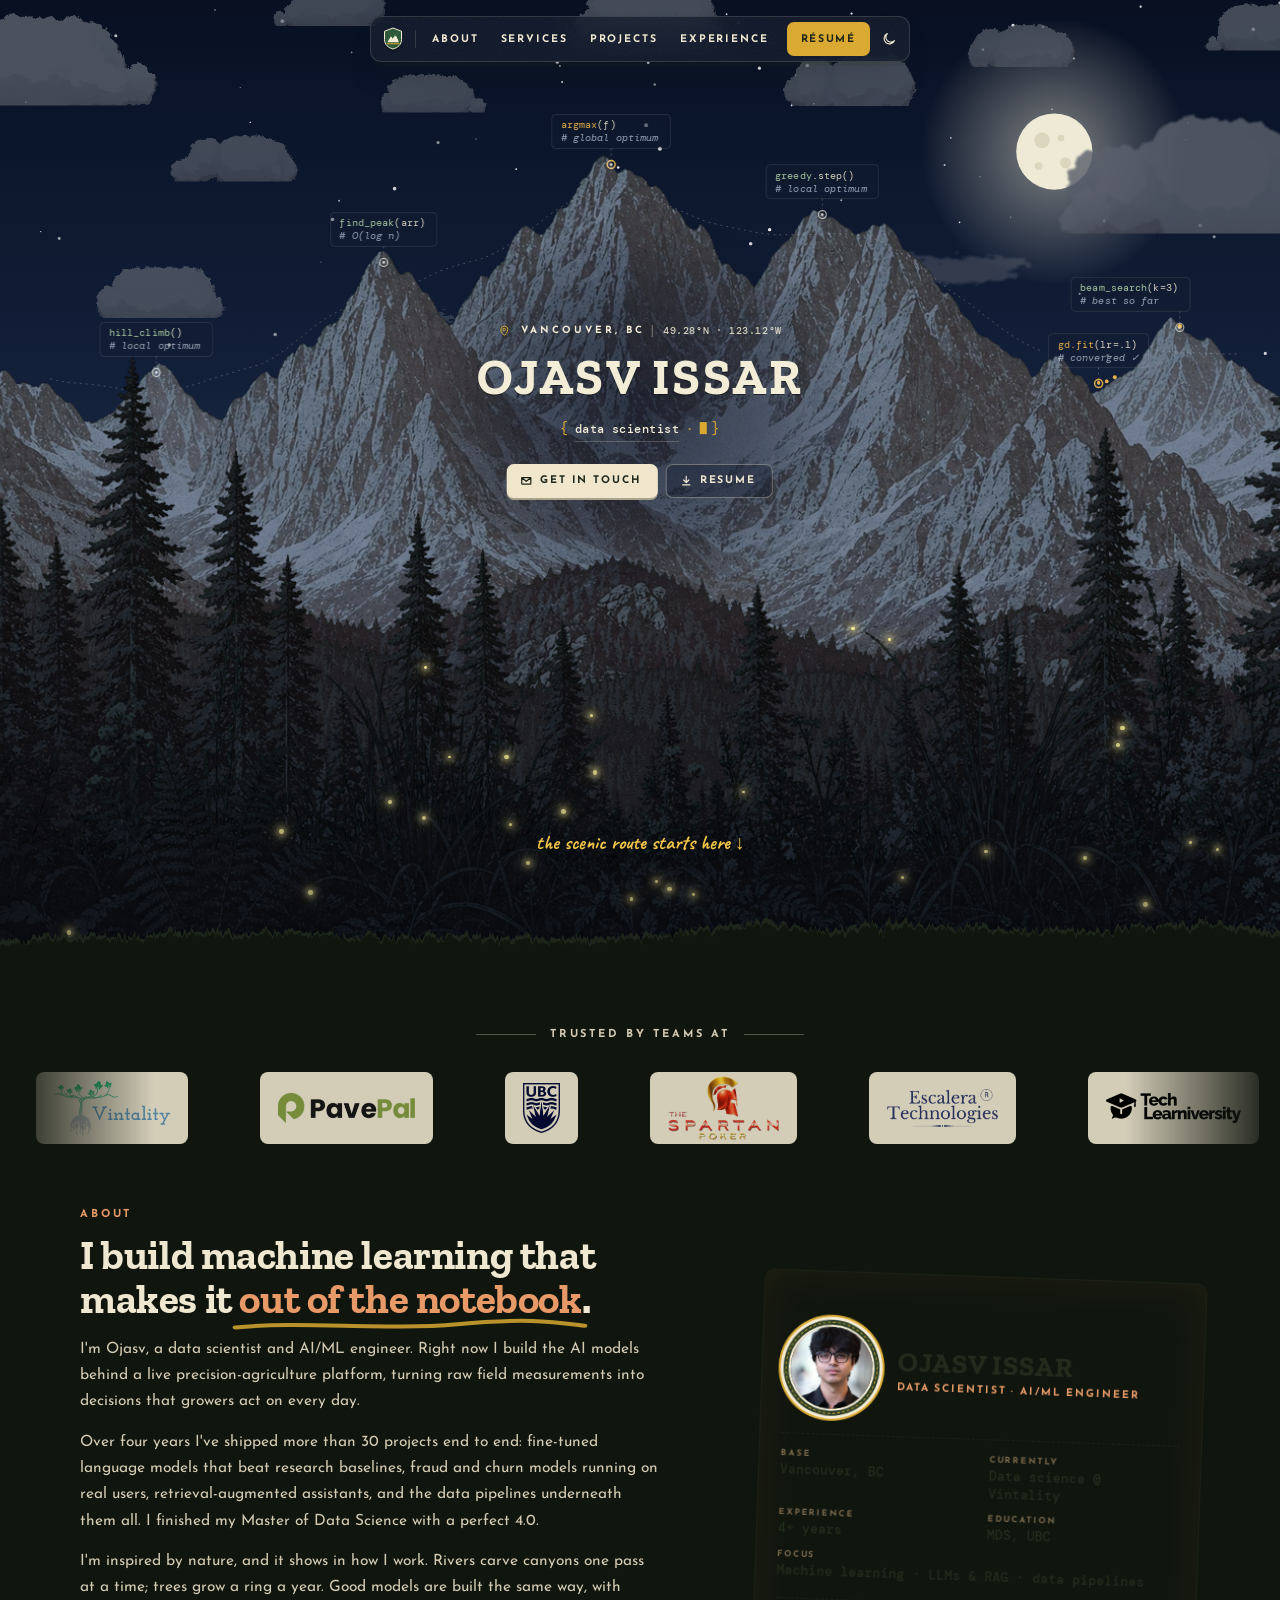
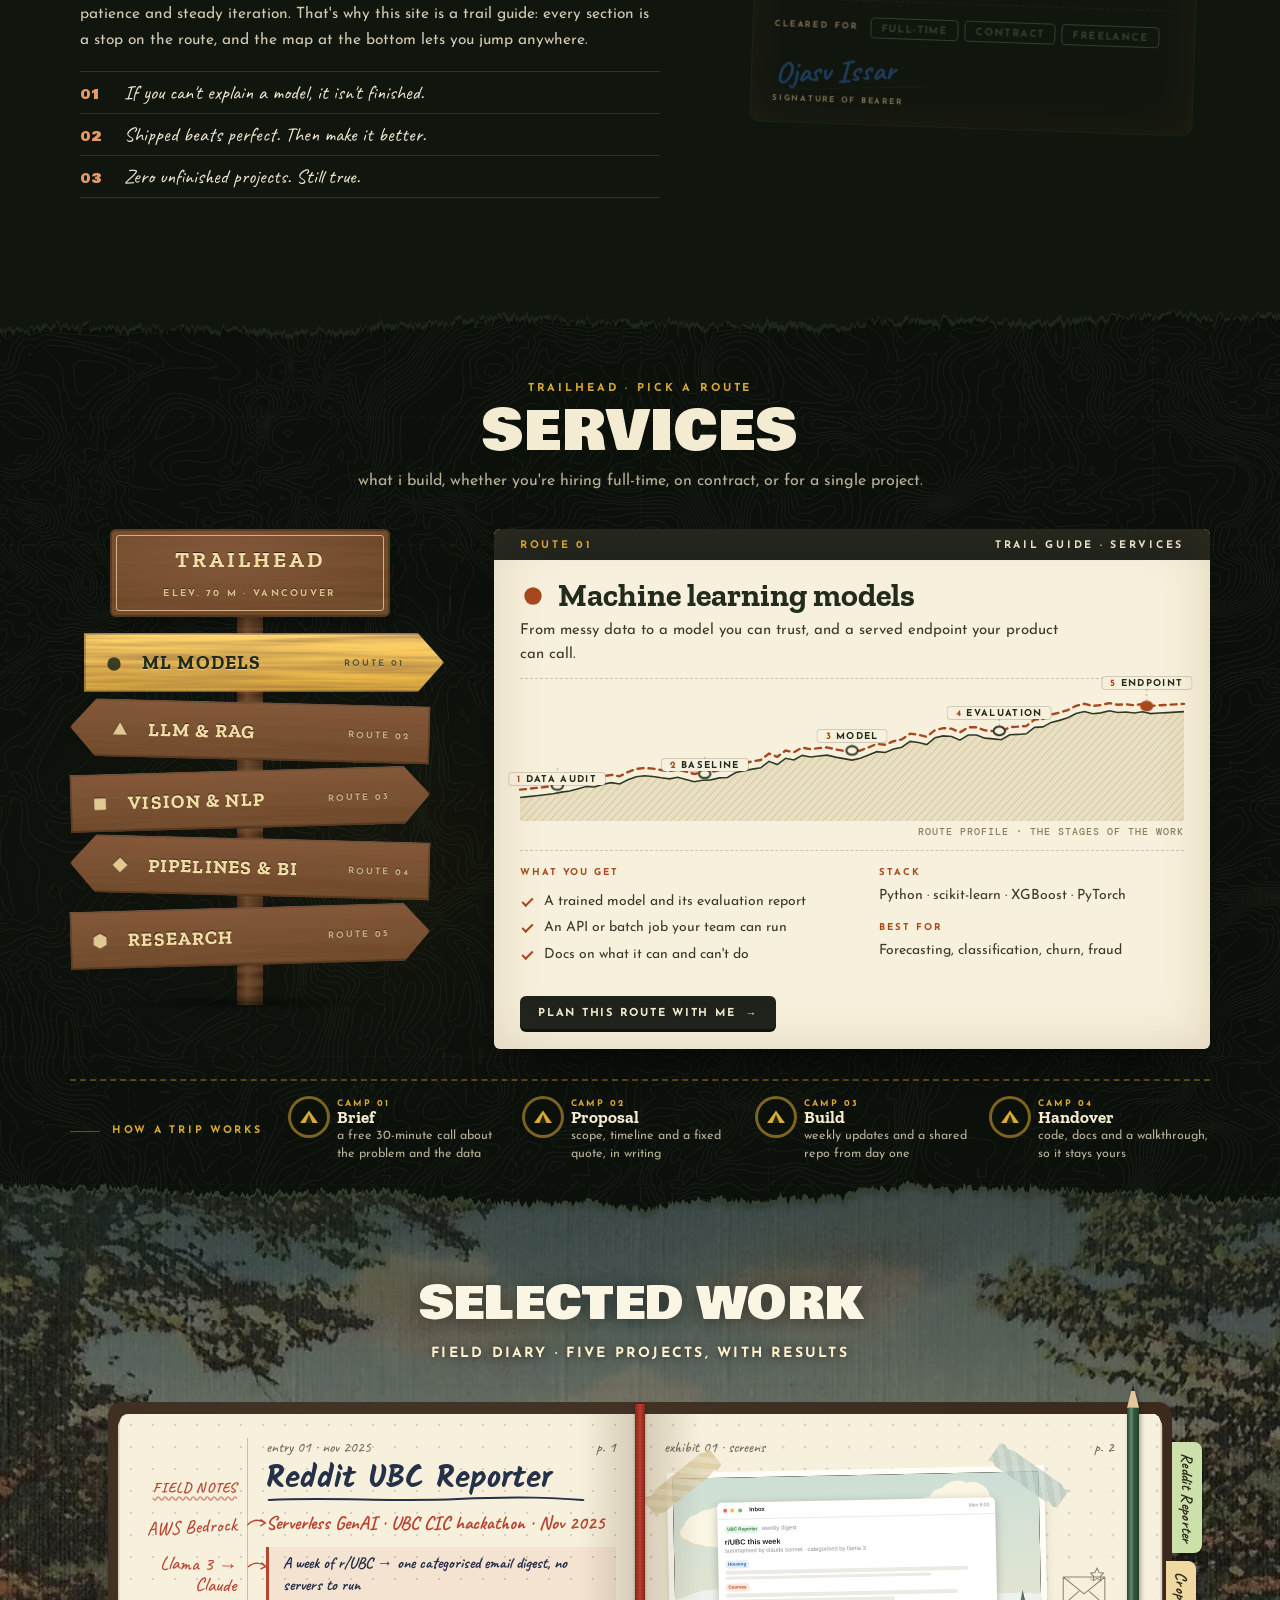
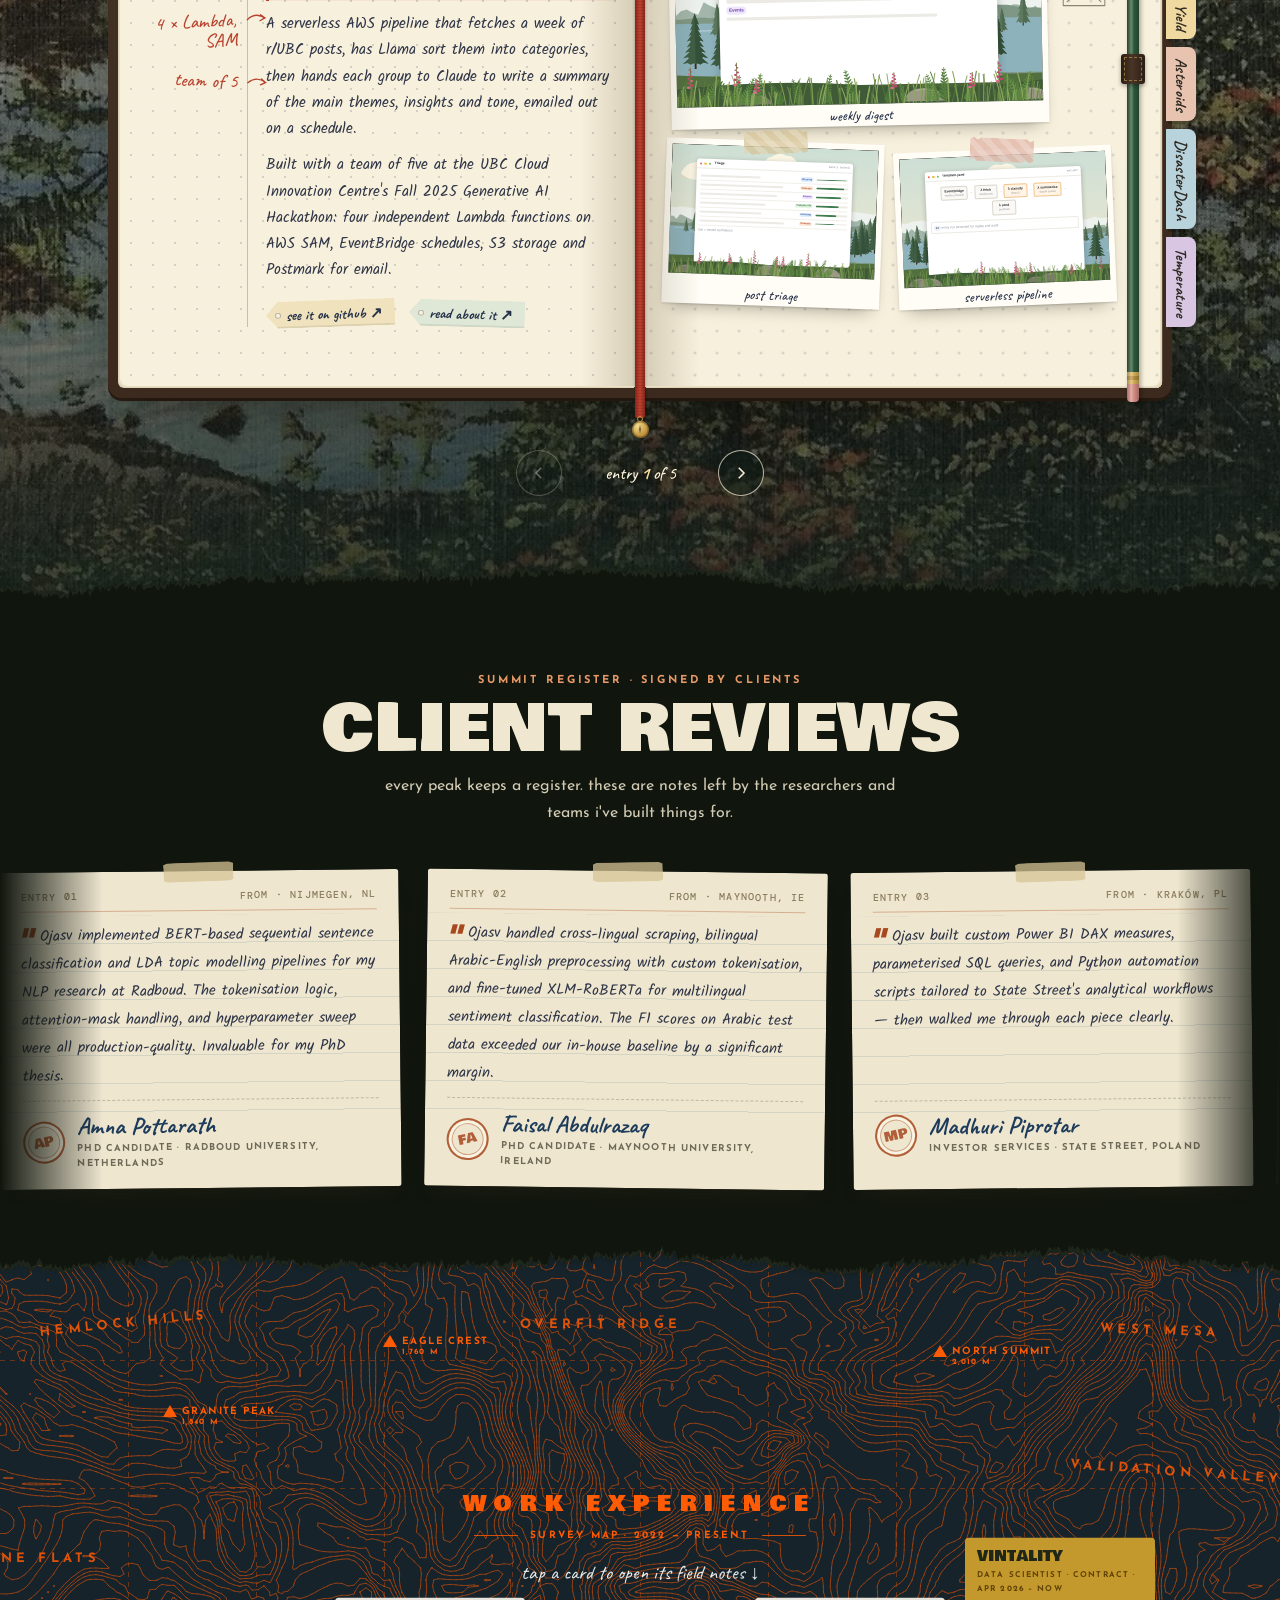
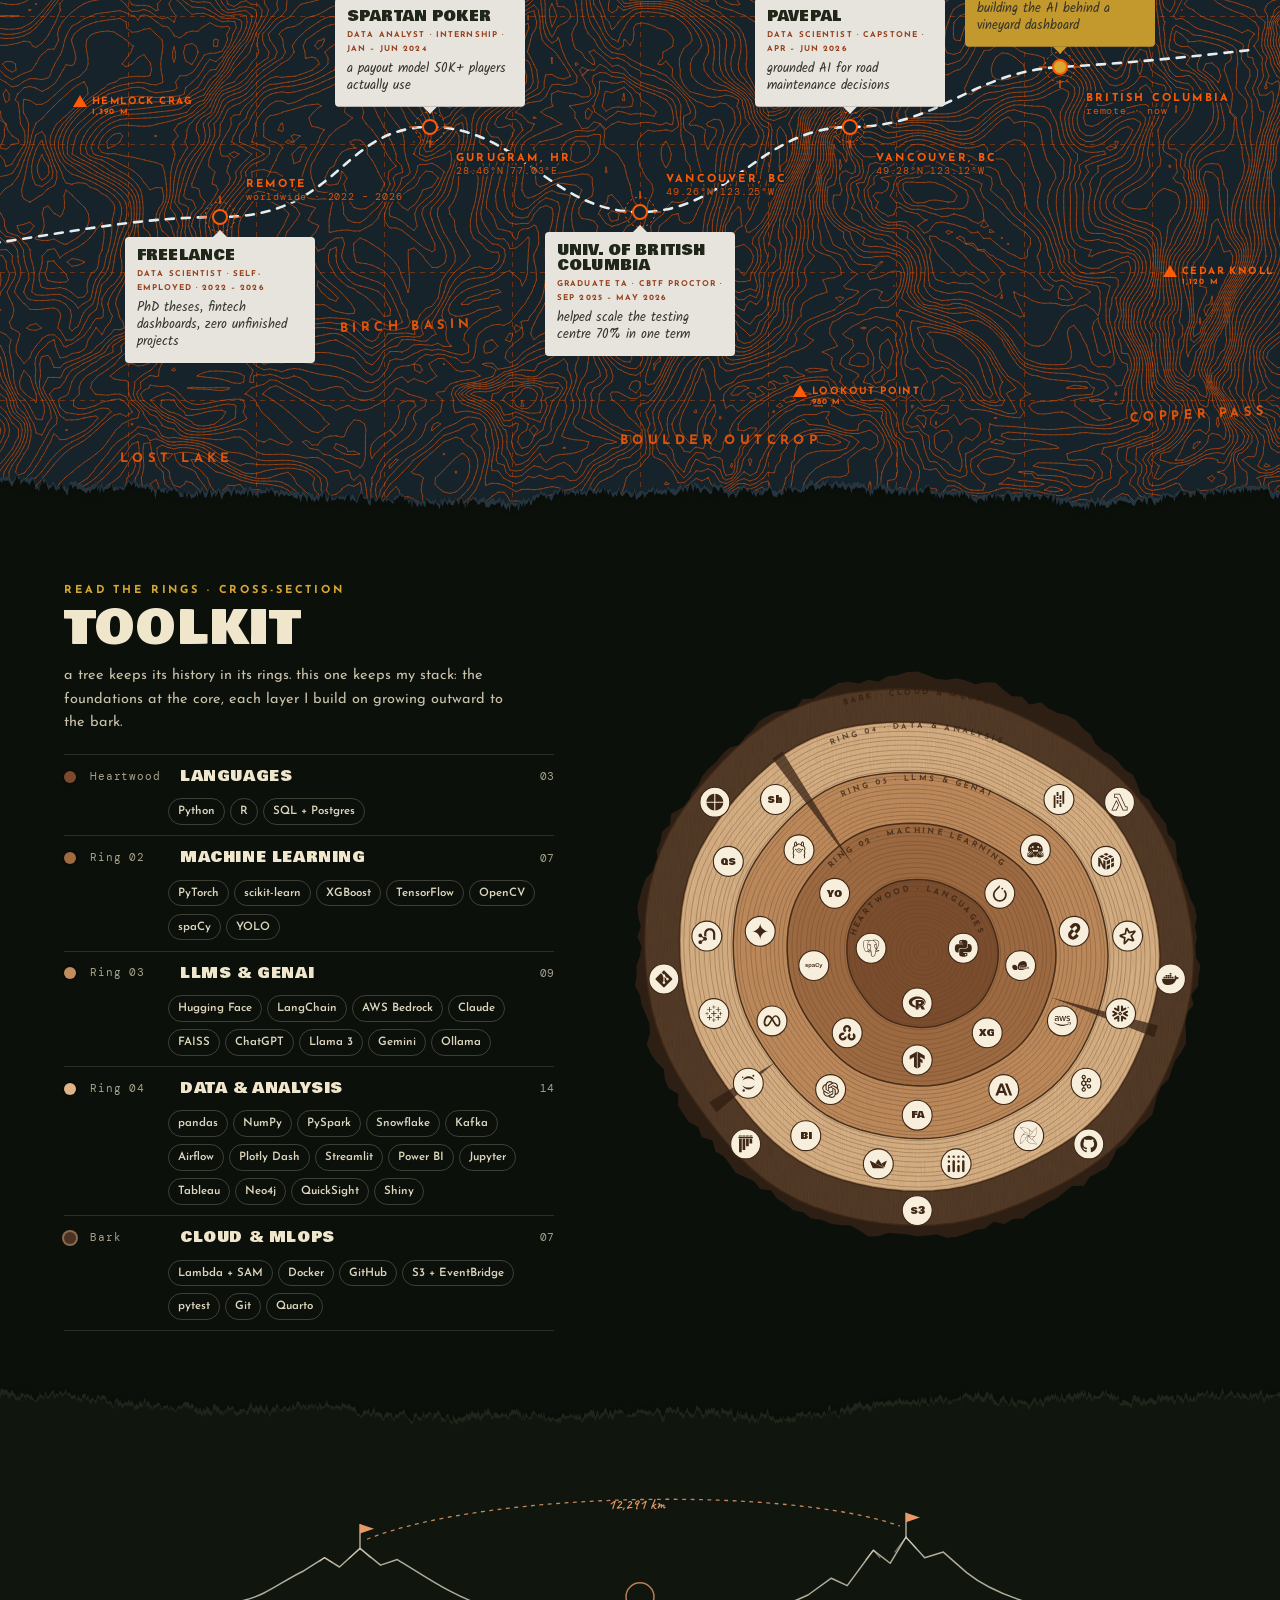
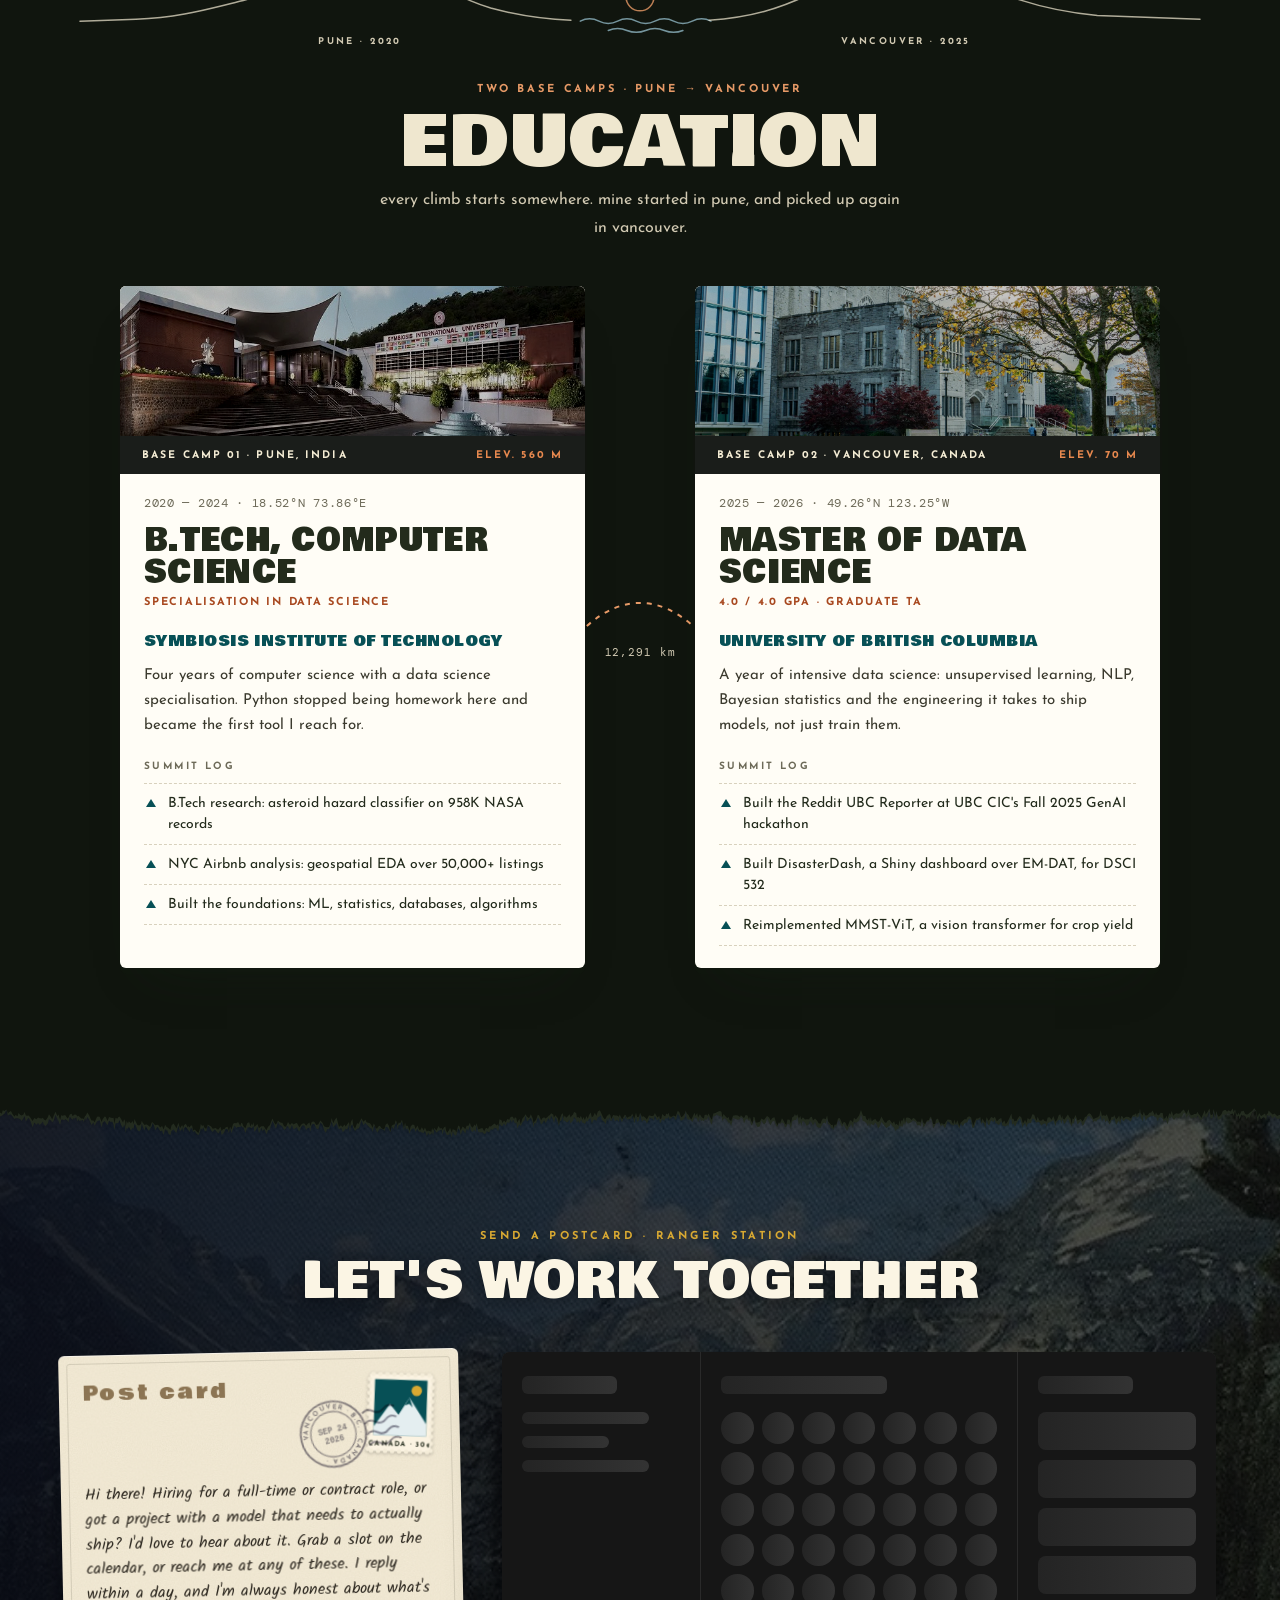
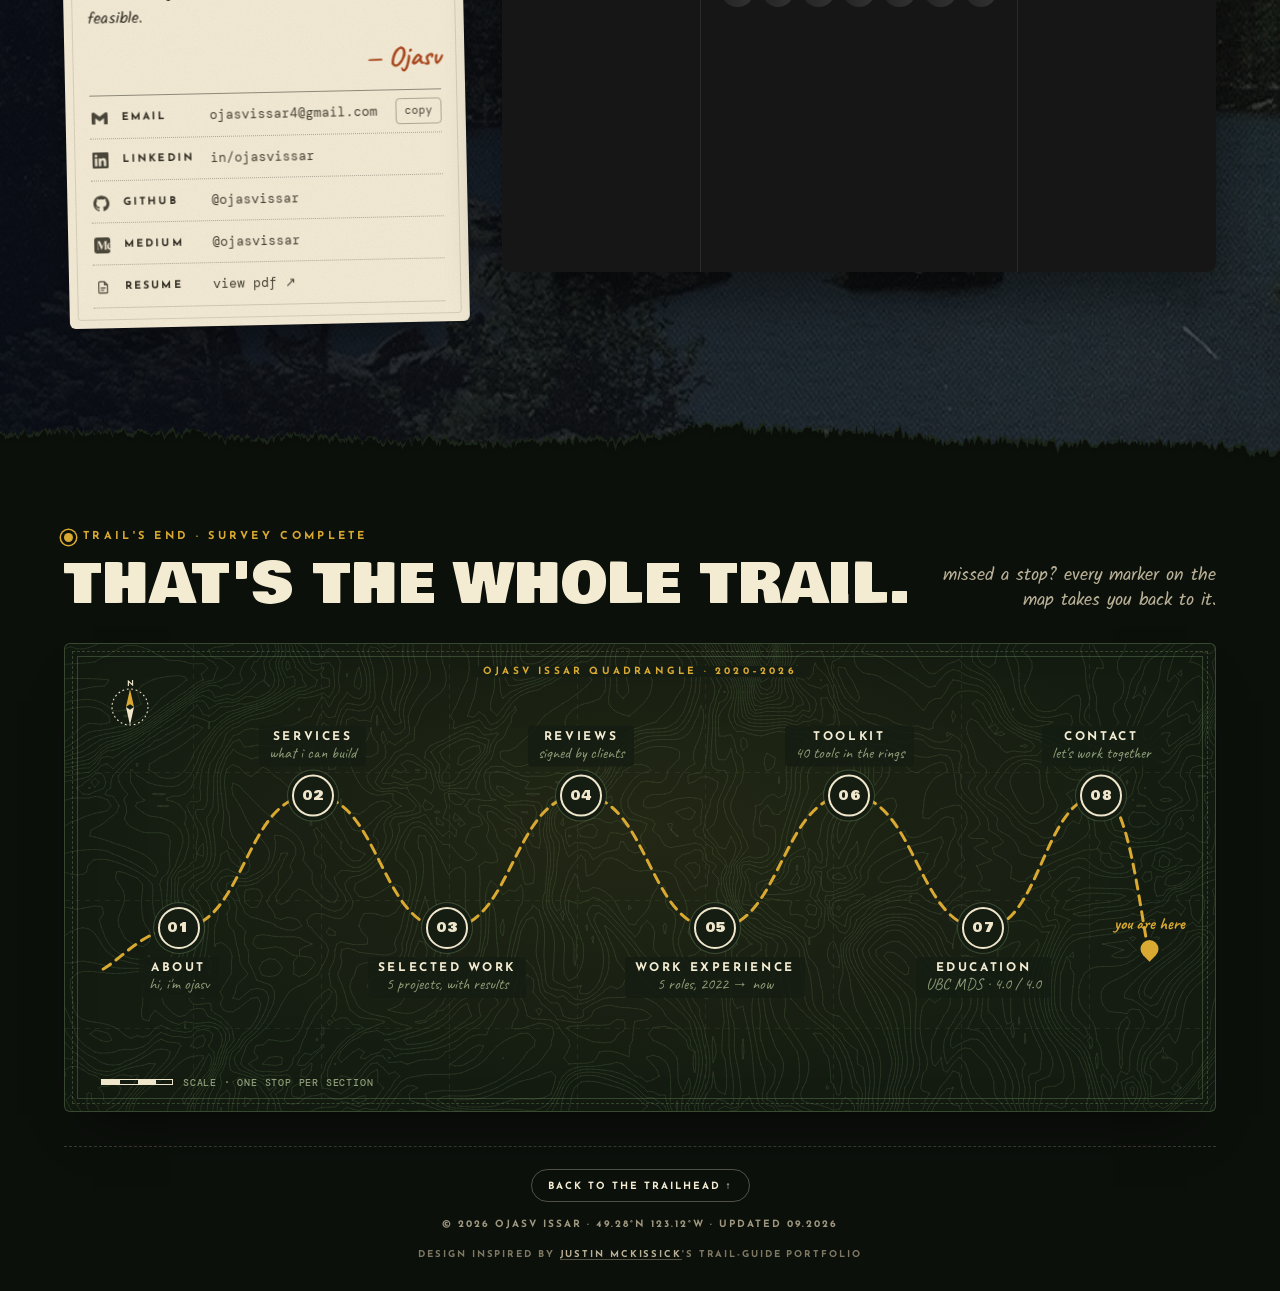
==== index.html @ a271081b "Add résumé page, company logos and faster booking calendar New resume.html shows the updated PDF on " ====
<!DOCTYPE html>
<html lang="en">
<head>
<meta charset="utf-8" />
<meta name="viewport" content="width=device-width, initial-scale=1" />
<title>Ojasv Issar · Data Scientist · Vancouver, BC</title>
<meta name="description" content="Ojasv Issar is a data scientist and ML engineer in Vancouver, BC, open to full-time, contract and freelance work. Machine learning models, LLM and RAG apps, computer vision, NLP and data pipelines. UBC MDS (4.0/4.0), 30+ clients." />
<meta name="author" content="Ojasv Issar" />
<meta property="og:title" content="Ojasv Issar · Data Scientist" />
<meta property="og:description" content="Reliable models, honest data and thoughtful software. Vancouver, British Columbia." />
<meta property="og:type" content="website" />
<meta name="theme-color" content="#1c2619" />
<link rel="icon" href="data:image/svg+xml,%3Csvg xmlns='http://www.w3.org/2000/svg' viewBox='0 0 32 32'%3E%3Ccircle cx='16' cy='16' r='14' fill='%23232d1f'/%3E%3Cpath d='M7 22l6-9 3 4 3-6 6 11z' fill='%23f7f0dc'/%3E%3C/svg%3E" />
<script>
  /* morning or night before first paint: the visitor's own clock decides (7am–7pm is morning);
     a manual flip lasts only for this visit, so the next visit follows the clock again */
  (function () {
    var r = document.documentElement, t, h = new Date().getHours();
    r.classList.add("js");
    try { t = sessionStorage.getItem("og-theme"); localStorage.removeItem("og-theme"); } catch (e) {}
    if (t !== "day" && t !== "night") t = h >= 7 && h < 19 ? "day" : "night";
    r.setAttribute("data-theme", t);
    // the cloud-cover intro plays once per visit, and never for people who asked for less motion
    var seen = false; try { seen = sessionStorage.getItem("og-intro") === "1"; } catch (e) {}
    if (!seen && !matchMedia("(prefers-reduced-motion: reduce)").matches) r.classList.add("intro-on");
  })();
</script>
<link rel="preconnect" href="https://app.cal.com" crossorigin />
<link rel="preconnect" href="https://cal.com" crossorigin />
<link rel="dns-prefetch" href="https://app.cal.com" />
<link rel="preconnect" href="https://fonts.googleapis.com" />
<link rel="preconnect" href="https://fonts.gstatic.com" crossorigin />
<link href="https://fonts.googleapis.com/css2?family=Zilla+Slab:wght@600;700&family=Bowlby+One&family=DM+Mono:wght@400;500&family=Josefin+Sans:wght@400;600;700&family=Kalam:wght@400;700&family=Caveat:wght@500;700&display=swap" rel="stylesheet" />
<link rel="stylesheet" href="style.css" />
</head>
<body>
<div class="intro" data-intro aria-hidden="true">
  <div class="intro-veil"></div>
  <div class="intro-clouds" data-intro-clouds></div>
  <div class="intro-center">
    <div class="intro-row">
      <div class="it it-code"><svg viewBox="0 0 30 30"><rect x="3" y="5" width="24" height="20" rx="2" class="bg"/><path class="ln l1" d="M7 11h9"/><path class="ln l2" d="M9 15h12"/><path class="ln l3" d="M9 19h7"/><path class="cur" d="M18 19h3"/></svg></div>
      <div class="it it-net"><svg viewBox="0 0 30 30"><g class="edges"><path d="M6 9L15 6M6 9L15 15M6 9L15 24M6 21L15 6M6 21L15 15M6 21L15 24M15 6L24 15M15 15L24 15M15 24L24 15"/></g><g class="nodes"><circle cx="6" cy="9" r="2.4"/><circle cx="6" cy="21" r="2.4"/><circle cx="15" cy="6" r="2.4"/><circle cx="15" cy="15" r="2.4"/><circle cx="15" cy="24" r="2.4"/><circle cx="24" cy="15" r="2.8" class="out"/></g></svg></div>
      <div class="it it-loss"><svg viewBox="0 0 30 30"><path class="ax" d="M5 5v20h20"/><path class="curve" d="M7 8 C 10 18, 13 21, 17 22 S 23 23, 25 23"/><circle class="dot" cx="25" cy="23" r="1.8"/></svg></div>
      <div class="it it-peak"><svg viewBox="0 0 30 30"><path class="mt" d="M3 24L11 12L15 17L20 9L27 24Z"/><path class="snow" d="M18.2 11.8L20 9L21.8 11.8L20 12.8Z"/><path class="flag" d="M20 9V4.5L24 6L20 7.5"/></svg></div>
      <div class="it it-cup"><svg viewBox="0 0 30 30"><path class="cup" d="M7 12h13v7a5 5 0 0 1-5 5h-3a5 5 0 0 1-5-5z"/><path class="handle" d="M20 14h2a3 3 0 0 1 0 6h-2"/><path class="steam s1" d="M11 9c-1-1.5 1-2.5 0-4"/><path class="steam s2" d="M15 9c-1-1.5 1-2.5 0-4"/></svg></div>
    </div>
    <p class="intro-cap"><span>ojasv issar</span><i></i><span>clearing the trail</span></p>
  </div>
</div>
<a class="skip" href="#work">skip to content</a>

<!-- ── ranger station menu bar ───────────────────────────── -->
<header class="topbar" data-topbar>

  <div class="pill">
  <a class="brand" href="#top" aria-label="Ojasv Issar, back to the top">
    <svg class="brand-mark" viewBox="0 0 40 46" aria-hidden="true"><path class="bm-shield" d="M20 2 L37 8.5 V25 C37 35 29.5 41.5 20 44 C10.5 41.5 3 35 3 25 V8.5 Z"/><path class="bm-peak" d="M8.5 30.5 L16 18.5 L19.5 23.5 L25 14.5 L32 30.5 Z"/><path class="bm-snow" d="M25 14.5 L22.4 18.8 L25 17.9 L27.1 19.6 Z"/><path class="bm-ground" d="M8 33.5 H32"/></svg>
  </a>
    <span class="pill-sep" aria-hidden="true"></span>
    <nav class="menu" id="menu" aria-label="primary">
      <span class="trail-ind" aria-hidden="true"></span>
      <a href="#about" data-sec="about">About</a>
      <a href="#services" data-sec="services">Services</a>
      <a href="#work" data-sec="work">Projects</a>
      <a href="#experience" data-sec="experience">Experience</a>
    </nav>
    <a class="pill-cta" href="resume.html">Résumé</a>
    <button type="button" class="pill-icon daynight" data-daynight aria-pressed="false" aria-label="switch to night">
      <svg class="i-sun" viewBox="0 0 24 24" aria-hidden="true"><path d="M12 8a4 4 0 1 0 0 8 4 4 0 0 0 0-8z M12 2.5v2 M12 19.5v2 M2.5 12h2 M19.5 12h2 M5.3 5.3l1.4 1.4 M17.3 17.3l1.4 1.4 M5.3 18.7l1.4-1.4 M17.3 6.7l1.4-1.4"/></svg>
      <svg class="i-moon" viewBox="0 0 24 24" aria-hidden="true"><path d="M20 14.5A8 8 0 1 1 9.5 4a6.5 6.5 0 0 0 10.5 10.5z"/></svg>
    </button>
    <button type="button" class="pill-icon menu-toggle" data-menu-toggle aria-expanded="false" aria-controls="menu" aria-label="open menu">
      <svg viewBox="0 0 24 24" aria-hidden="true"><path d="M4 8h16M4 16h16"/></svg>
    </button>
  </div>
</header>

<!-- ── hero ─────────────────────────────────────────────── -->
<header class="hero" id="top">
  <div class="hero-art" data-hero></div>
  <div class="hello" data-hello>
    <p class="hello-loc"><svg viewBox="0 0 24 24" aria-hidden="true"><path d="M12 21s-6.5-5.6-6.5-11a6.5 6.5 0 0 1 13 0c0 5.4-6.5 11-6.5 11z"/><circle cx="12" cy="10" r="2.2"/></svg><span class="place">Vancouver, BC</span><span class="sep" aria-hidden="true"></span><span class="coord">49.28°N · 123.12°W</span></p>
    <h1 class="hello-title">Ojasv Issar</h1>
    <p class="hello-tag" aria-label="data scientist, AI/ML engineer"><b>{</b><span>data scientist</span><em>·</em><span>ai/ml engineer</span><b>}</b></p>
    <div class="hello-actions">
      <a class="hbtn hbtn-primary" href="#book"><svg viewBox="0 0 20 20" aria-hidden="true"><path d="M3 5.5h14v9a1 1 0 0 1-1 1H4a1 1 0 0 1-1-1z M3.5 6l6.5 5 6.5-5"/></svg>Get in touch</a>
      <a class="hbtn hbtn-ghost" href="resume.html"><svg viewBox="0 0 20 20" aria-hidden="true"><path d="M10 3.5v9M6 9l4 4 4-4M4.5 16.5h11"/></svg>Resume</a>
    </div>
  </div>
  <div class="fog" aria-hidden="true"><i></i><i></i><i></i></div>
  <a class="script cue" href="#about">the scenic route starts here ↓</a>
  <div class="tear tear-b" data-tear="bottom" aria-hidden="true"></div>
</header>

<!-- ── trail signpost nav: parked for now, uncomment to bring it back ──
<nav class="signpost" aria-label="trail markers">
  <span class="post" aria-hidden="true"></span>
  <a class="plank" href="#work" data-target="work"><b>Work</b><small data-dist>–</small></a>
  <a class="plank" href="#experience" data-target="experience"><b>Experience</b><small data-dist>–</small></a>
  <a class="plank" href="#about" data-target="about"><b>About</b><small data-dist>–</small></a>
  <a class="plank" href="#contact" data-target="contact"><b>Contact</b><small data-dist>–</small></a>
  <a class="plank gold" href="resume.html"><b>Resume</b><small>PDF</small></a>
</nav>
-->

<main>
  <!-- ── trusted by: a slow carousel of company marks ────────── -->
  <div class="trusted" aria-label="companies and teams i've worked with">
    <p class="caps trusted-label"><i></i>Trusted by teams at<i></i></p>
    <div class="co-marquee"><ul class="co-row" data-marquee><li><a href="https://vintality.com" target="_blank" rel="noopener noreferrer" aria-label="Vintality"><img src="assets/co-vintality.svg" alt="Vintality" class="co-vintality" loading="lazy"/></a></li><li><span aria-label="PavePal"><img src="assets/co-pavepal.webp" alt="PavePal" class="co-pavepal" loading="lazy"/></span></li><li><a href="https://www.ubc.ca" target="_blank" rel="noopener noreferrer" aria-label="University of British Columbia"><img src="assets/co-ubc.webp" alt="University of British Columbia" class="co-ubc" loading="lazy"/></a></li><li><a href="https://spartan-poker.com/" target="_blank" rel="noopener noreferrer" aria-label="Spartan Poker"><img src="assets/co-spartan.webp" alt="Spartan Poker" class="co-spartan" loading="lazy"/></a></li><li><a href="https://escaleratechnologies.com" target="_blank" rel="noopener noreferrer" aria-label="Escalera Technologies"><img src="assets/co-escalera.webp" alt="Escalera Technologies" class="co-escalera" loading="lazy"/></a></li><li><a href="https://techlearniversity.com" target="_blank" rel="noopener noreferrer" aria-label="Tech Learniversity"><img src="assets/co-learniversity.webp" alt="Tech Learniversity" class="co-learn" loading="lazy"/></a></li><li><a href="https://reskilll.com" target="_blank" rel="noopener noreferrer" aria-label="Reskilll"><img src="assets/co-reskilll.webp" alt="Reskilll" class="co-reskilll" loading="lazy"/></a></li></ul></div>
  </div>

  <!-- ── about: a statement, and a field credential ─────────── -->
  <section class="about" id="about" aria-labelledby="about-title">
    <div class="about-grid">
      <div class="about-copy" data-anim="up">
        <p class="caps about-kicker">About</p>
        <h2 class="about-title" id="about-title">I build machine learning that makes it <span class="scribble">out of the notebook<svg viewBox="0 0 300 20" preserveAspectRatio="none" aria-hidden="true"><path pathLength="1" d="M3 13 C 60 5, 130 17, 190 9 S 270 6, 297 11"/></svg></span>.</h2>
        <p>I'm Ojasv, a data scientist and AI/ML engineer. Right now I build the AI models behind a live precision-agriculture platform, turning raw field measurements into decisions that growers act on every day.</p>
        <p>Over four years I've shipped more than 30 projects end to end: fine-tuned language models that beat research baselines, fraud and churn models running on real users, retrieval-augmented assistants, and the data pipelines underneath them all. I finished my Master of Data Science with a perfect 4.0.</p>
        <p>I'm inspired by nature, and it shows in how I work. Rivers carve canyons one pass at a time; trees grow a ring a year. Good models are built the same way, with patience and steady iteration. That's why this site is a trail guide: every section is a stop on the route, and the map at the bottom lets you jump anywhere.</p>
        <ol class="principles" aria-label="how i work">
          <li><b>01</b><span>If you can't explain a model, it isn't finished.</span></li>
          <li><b>02</b><span>Shipped beats perfect. Then make it better.</span></li>
          <li><b>03</b><span>Zero unfinished projects. Still true.</span></li>
        </ol>
      </div>
      <aside class="cred" data-anim="cred" aria-label="field credential">
        <div class="cred-card" data-tilt>
          <header class="cred-band"><span>Park service · field credential</span><span>No. OI-2022</span></header>
          <div class="cred-body">
            <div class="cred-top">
              <figure class="cred-photo"><img src="assets/ojasv.webp" alt="Ojasv Issar" width="400" height="500" loading="lazy" /></figure>
              <div><p class="cred-name">Ojasv Issar</p><p class="cred-role">Data Scientist · AI/ML Engineer</p></div>
            </div>
            <dl class="cred-fields">
              <div><dt>Base</dt><dd>Vancouver, BC</dd></div>
              <div><dt>Currently</dt><dd>Data science @ Vintality</dd></div>
              <div><dt>Experience</dt><dd>4+ years</dd></div>
              <div><dt>Education</dt><dd>MDS, UBC</dd></div>
              <div class="wide"><dt>Focus</dt><dd>Machine learning · LLMs &amp; RAG · data pipelines</dd></div>
            </dl>
            <div class="cred-open"><p>Cleared for</p><ul><li>Full-time</li><li>Contract</li><li>Freelance</li></ul></div>
            <p class="cred-sign"><span>Ojasv Issar</span><small>signature of bearer</small></p>
            <span class="cred-stamp" aria-hidden="true">Available<small>2026</small></span>
          </div>
        </div>
      </aside>
    </div>
  </section>

  <!-- ── services: a trailhead signpost, one board per route ── -->
  <section class="services" id="services" aria-labelledby="svc-title">
    <canvas class="svc-contours" data-svc-contours aria-hidden="true"></canvas>
    <div class="tear tear-t" data-tear="top" aria-hidden="true"></div>
    <header class="svc-head reveal">
      <p class="caps">Trailhead · pick a route</p>
      <h2 class="display" id="svc-title">Services</h2>
      <p class="svc-sub">what i build, whether you're hiring full-time, on contract, or for a single project.</p>
    </header>
    <div class="trailhead" data-trailhead>
      <div class="sp" data-anim="sp" role="tablist" aria-label="services" aria-orientation="vertical">
        <div class="sp-cap" aria-hidden="true"><b>Trailhead</b><span>elev. 70 m · Vancouver</span></div>
        <ol class="sp-boards"><li><button type="button" role="tab" class="sp-board on" id="sp-tab-ml" aria-selected="true" aria-controls="sp-card" data-route="0"><svg class="sp-blaze" viewBox="0 0 24 24" aria-hidden="true"><circle cx="12" cy="12" r="8"/></svg><span>ML models</span><em>route 01</em></button></li><li><button type="button" role="tab" class="sp-board" id="sp-tab-llm" aria-selected="false" aria-controls="sp-card" data-route="1"><svg class="sp-blaze" viewBox="0 0 24 24" aria-hidden="true"><path d="M12 4l8.5 15h-17z"/></svg><span>LLM & RAG</span><em>route 02</em></button></li><li><button type="button" role="tab" class="sp-board" id="sp-tab-cv" aria-selected="false" aria-controls="sp-card" data-route="2"><svg class="sp-blaze" viewBox="0 0 24 24" aria-hidden="true"><rect x="5" y="5" width="14" height="14" rx="1"/></svg><span>Vision & NLP</span><em>route 03</em></button></li><li><button type="button" role="tab" class="sp-board" id="sp-tab-data" aria-selected="false" aria-controls="sp-card" data-route="3"><svg class="sp-blaze" viewBox="0 0 24 24" aria-hidden="true"><path d="M12 3l9 9-9 9-9-9z"/></svg><span>Pipelines & BI</span><em>route 04</em></button></li><li><button type="button" role="tab" class="sp-board" id="sp-tab-res" aria-selected="false" aria-controls="sp-card" data-route="4"><svg class="sp-blaze" viewBox="0 0 24 24" aria-hidden="true"><path d="M12 3l7.8 4.5v9L12 21l-7.8-4.5v-9z"/></svg><span>Research</span><em>route 05</em></button></li></ol>
        <span class="sp-post" aria-hidden="true"></span>
        <span class="sp-ground" aria-hidden="true"></span>
      </div>
      <article class="rc" data-anim="right" id="sp-card" role="tabpanel" aria-live="polite" data-route-card>
        <header class="rc-band"><span data-rc-num>Route 01</span><span>Trail guide · services</span></header>
        <div class="rc-body">
          <div class="rc-title"><svg class="rc-blaze" viewBox="0 0 24 24" aria-hidden="true" data-rc-blaze></svg><h3 data-rc-name></h3></div>
          <p class="rc-tag" data-rc-tag></p>
          <figure class="rc-prof" aria-hidden="true"><svg viewBox="0 0 640 170" preserveAspectRatio="none" data-rc-prof></svg><figcaption>route profile · the stages of the work</figcaption></figure>
          <div class="rc-cols">
            <div><p class="rc-label">What you get</p><ul class="rc-get" data-rc-get></ul></div>
            <dl class="rc-meta"><div><dt>Stack</dt><dd data-rc-stack></dd></div><div><dt>Best for</dt><dd data-rc-best></dd></div></dl>
          </div>
          <a class="rc-cta" href="#book">Plan this route with me <span aria-hidden="true">→</span></a>
        </div>
      </article>
    </div>
    <script type="application/json" data-routes>[{"name": "Machine learning models", "tag": "From messy data to a model you can trust, and a served endpoint your product can call.", "pts": ["data audit", "baseline", "model", "evaluation", "endpoint"], "get": ["A trained model and its evaluation report", "An API or batch job your team can run", "Docs on what it can and can't do"], "stack": "Python \u00b7 scikit-learn \u00b7 XGBoost \u00b7 PyTorch", "best": "Forecasting, classification, churn, fraud", "blaze": "circle"}, {"name": "LLM & RAG apps", "tag": "Assistants and search that answer from your own documents, with retrieval quality you can actually measure.", "pts": ["documents", "retrieval", "generation", "eval set", "app"], "get": ["A working chatbot or search app", "A test set that scores retrieval and answers", "A list of known failure modes"], "stack": "AWS Bedrock \u00b7 LangChain \u00b7 Claude \u00b7 Llama \u00b7 FAISS", "best": "Support bots, internal knowledge search, report drafting", "blaze": "triangle"}, {"name": "Computer vision & NLP", "tag": "Detection, classification and text models fine-tuned to your data, in English, Arabic and beyond.", "pts": ["labelled data", "fine-tune", "benchmark", "error review", "deploy"], "get": ["A fine-tuned model beating your baseline", "Benchmarks on your own test data", "An inference script or endpoint"], "stack": "YOLO \u00b7 CNNs \u00b7 BERT \u00b7 XLM-RoBERTa \u00b7 spaCy", "best": "Image QA, document tagging, multilingual sentiment", "blaze": "square"}, {"name": "Data pipelines & dashboards", "tag": "ETL that keeps running while you sleep, and the dashboards that make the numbers usable.", "pts": ["sources", "ETL", "warehouse", "metrics", "dashboard"], "get": ["Scheduled pipelines with data checks", "A clean warehouse schema", "Dashboards your team will open"], "stack": "Airflow \u00b7 PySpark \u00b7 Kafka \u00b7 Snowflake \u00b7 Power BI", "best": "Teams outgrowing spreadsheets", "blaze": "diamond"}, {"name": "Research analytics", "tag": "Statistical modelling and ML pipelines for research teams, reproducible and documented end to end.", "pts": ["question", "method", "analysis", "checks", "write-up"], "get": ["Reproducible code and environment", "A write-up of methods and results", "A walkthrough of every choice"], "stack": "R \u00b7 Python \u00b7 Bayesian stats \u00b7 Quarto", "best": "PhD and lab research, NLP and survey data", "blaze": "hexagon"}]</script>
    <div class="camps-trail">
      <p class="caps ct-label"><i></i>How a trip works<i></i></p>
      <ol class="ct" data-anim="stagger"><li style="--i:0"><span class="cp-tent" aria-hidden="true"><svg viewBox="0 0 40 30"><path d="M2 28 L20 3 L38 28 Z"/><path class="door" d="M20 11 L27 28 H13 Z"/></svg></span><b>camp 01</b><strong>Brief</strong><span class="cp-text">a free 30-minute call about the problem and the data</span></li><li style="--i:1"><span class="cp-tent" aria-hidden="true"><svg viewBox="0 0 40 30"><path d="M2 28 L20 3 L38 28 Z"/><path class="door" d="M20 11 L27 28 H13 Z"/></svg></span><b>camp 02</b><strong>Proposal</strong><span class="cp-text">scope, timeline and a fixed quote, in writing</span></li><li style="--i:2"><span class="cp-tent" aria-hidden="true"><svg viewBox="0 0 40 30"><path d="M2 28 L20 3 L38 28 Z"/><path class="door" d="M20 11 L27 28 H13 Z"/></svg></span><b>camp 03</b><strong>Build</strong><span class="cp-text">weekly updates and a shared repo from day one</span></li><li style="--i:3"><span class="cp-tent" aria-hidden="true"><svg viewBox="0 0 40 30"><path d="M2 28 L20 3 L38 28 Z"/><path class="door" d="M20 11 L27 28 H13 Z"/></svg></span><b>camp 04</b><strong>Handover</strong><span class="cp-text">code, docs and a walkthrough, so it stays yours</span></li></ol>
    </div>
  </section>

  <!-- ── selected work: a field journal, one spread per project ── -->
  <section class="work" id="work">
    <div class="tear tear-t work-tear-top" data-tear="top" data-cut="services" aria-hidden="true"></div>
    <div class="work-bg" aria-hidden="true">
      <!-- Frame only the scenery inside the original postcard. -->
      <svg viewBox="48 44 1135 690" preserveAspectRatio="xMidYMid slice" focusable="false">
        <image href="assets/work-willoughby.webp" width="1200" height="789" />
      </svg>
    </div>
    <header class="sec-head reveal">
      <h2 class="display">Selected Work</h2>
      <p class="caps">Field diary · five projects, with results</p>
    </header>
    <div class="jn-stage">
      <div class="jn-book" id="project-diary" data-journal tabindex="0" role="region" aria-label="Project field diary. Use the arrow keys or controls to turn pages.">
        <span class="jn-ribbon" aria-hidden="true"><i class="jn-ribbon-tail"><b class="jn-charm"></b></i></span>
        <span class="jn-pencil" aria-hidden="true"></span><span class="jn-loop" aria-hidden="true"></span>
        <article class="jn-page jn-notes" id="reddit-reporter">
          <div class="jn-main">
            <header class="jn-top"><p class="jn-meta">entry 01 · nov 2025</p><p class="jn-meta">p. 1</p></header>
            <h3 class="jn-place">Reddit UBC Reporter</h3>
            <p class="jn-role">Serverless GenAI · UBC CIC hackathon · Nov 2025</p>
            <p class="jn-result">A week of r/UBC → one categorised email digest, no servers to run</p>
            <p class="jn-text">A serverless AWS pipeline that fetches a week of r/UBC posts, has Llama sort them into categories, then hands each group to Claude to write a summary of the main themes, insights and tone, emailed out on a schedule.</p>
            <p class="jn-text">Built with a team of five at the UBC Cloud Innovation Centre's Fall 2025 Generative AI Hackathon: four independent Lambda functions on AWS SAM, EventBridge schedules, S3 storage and Postmark for email.</p>
            <p class="jn-links"><a class="jn-link" href="https://github.com/Vin-dictive/ubc-reddit-reporter" target="_blank" rel="noopener noreferrer">see it on github ↗</a><a class="jn-link jn-link-read" href="https://cic.ubc.ca/2025/12/04/innovation-in-action-a-look-at-student-projects-from-the-fall-2025-hackathon/" target="_blank" rel="noopener noreferrer">read about it ↗</a></p>
          </div>
          <aside class="jn-margin" aria-label="field notes"><p class="jn-mhead">field notes</p><ul><li>AWS Bedrock</li><li>Llama 3 → Claude</li><li>4 × Lambda, SAM</li><li>team of 5</li></ul></aside>
        </article>
        <article class="jn-page jn-shots" data-park="reddit">
          <header class="jn-top"><p class="jn-meta">exhibit 01 · screens</p><p class="jn-meta">p. 2</p></header>
          <div class="jn-shotgrid" data-shots aria-label="Reddit UBC Reporter screens"></div>
          <svg class="jn-doodle" viewBox="0 0 80 84" aria-hidden="true"><path d="M8 20h64v44H8z M8 20l32 26 32-26 M14 58l18-16 M66 58l-18-16"/><path d="M60 6l3 7 7 1-5 5 1 7-6-4-6 4 1-7-5-5 7-1z"/></svg>
        </article>
        <article class="jn-page jn-notes" id="crop-yield">
          <div class="jn-main">
            <header class="jn-top"><p class="jn-meta">entry 02 · 2026</p><p class="jn-meta">p. 3</p></header>
            <h3 class="jn-place">Crop Yield Forecasting</h3>
            <p class="jn-role">Vision transformer · Climate ML · 2026</p>
            <p class="jn-result">An ICCV 2023 paper, rebuilt end to end in PyTorch</p>
            <p class="jn-text">A reimplementation of MMST-ViT, a multi-modal spatial-temporal vision transformer that forecasts crop yield from Sentinel-2 satellite imagery, HRRR daily weather, long-term climate records and USDA crop statistics.</p>
            <p class="jn-text">A Pyramid Vision Transformer backbone is pre-trained with SimCLR contrastive learning, then spatial and temporal transformers aggregate each county across the growing season. Evaluated on RMSE, R² and Pearson correlation.</p>
            <p class="jn-links"><a class="jn-link" href="https://github.com/ojasvissar/yield-forecasting-transformer" target="_blank" rel="noopener noreferrer">see it on github ↗</a></p>
          </div>
          <aside class="jn-margin" aria-label="field notes"><p class="jn-mhead">field notes</p><ul><li>MMST-ViT, ICCV '23</li><li>Sentinel-2 + HRRR</li><li>SimCLR pre-training</li><li>soybean, by county</li></ul></aside>
        </article>
        <article class="jn-page jn-shots" data-park="crop">
          <header class="jn-top"><p class="jn-meta">exhibit 02 · screens</p><p class="jn-meta">p. 4</p></header>
          <div class="jn-shotgrid" data-shots aria-label="Crop Yield Forecasting screens"></div>
          <svg class="jn-doodle" viewBox="0 0 80 84" aria-hidden="true"><path d="M40 76V10 M40 22c-8-2-12-8-12-14 8 0 12 6 12 14z M40 22c8-2 12-8 12-14-8 0-12 6-12 14z M40 38c-8-2-12-8-12-14 8 0 12 6 12 14z M40 38c8-2 12-8 12-14-8 0-12 6-12 14z M40 54c-8-2-12-8-12-14 8 0 12 6 12 14z M40 54c8-2 12-8 12-14-8 0-12 6-12 14z M20 76h40"/></svg>
        </article>
        <article class="jn-page jn-notes" id="asteroids">
          <div class="jn-main">
            <header class="jn-top"><p class="jn-meta">entry 03 · b.tech research</p><p class="jn-meta">p. 5</p></header>
            <h3 class="jn-place">Asteroid Hazard Classifier</h3>
            <p class="jn-role">Classification · Imbalanced data · Symbiosis</p>
            <p class="jn-result">89% recall at 99.7% precision, when only ~0.2% are hazardous</p>
            <p class="jn-text">A classifier for potentially hazardous asteroids, trained on 958,524 NASA/JPL records where roughly one in five hundred is hazardous. Great for the planet, terrible for a naive model.</p>
            <p class="jn-text">RFECV picked 30 features, a scaler shoot-out crowned the robust scaler, and XGBoost won the benchmark. Minimum orbit intersection distance and absolute magnitude came out as the strongest risk signals. B.Tech research with a team of four.</p>
            <p class="jn-links"><a class="jn-link" href="https://github.com/ojasvissar/asteroid-hazard-classification" target="_blank" rel="noopener noreferrer">see it on github ↗</a></p>
          </div>
          <aside class="jn-margin" aria-label="field notes"><p class="jn-mhead">field notes</p><ul><li>958,524 records</li><li>RFECV → 30 features</li><li>XGBoost + robust scaler</li><li>MOID matters most</li></ul></aside>
        </article>
        <article class="jn-page jn-shots" data-park="asteroid">
          <header class="jn-top"><p class="jn-meta">exhibit 03 · screens</p><p class="jn-meta">p. 6</p></header>
          <div class="jn-shotgrid" data-shots aria-label="Asteroid Hazard Classifier screens"></div>
          <svg class="jn-doodle" viewBox="0 0 80 84" aria-hidden="true"><ellipse cx="40" cy="44" rx="34" ry="14" transform="rotate(-18 40 44)" stroke-dasharray="3 4"/><circle cx="18" cy="52" r="6"/><path d="M52 22c6-6 16-4 18 4s-2 14-10 14-12-2-12-8 1-7 4-10z"/><circle cx="58" cy="28" r="2"/><circle cx="64" cy="34" r="1.5"/></svg>
        </article>
        <article class="jn-page jn-notes" id="disasterdash">
          <div class="jn-main">
            <header class="jn-top"><p class="jn-meta">entry 04 · 2026</p><p class="jn-meta">p. 7</p></header>
            <h3 class="jn-place">DisasterDash</h3>
            <p class="jn-role">Dashboard · Data viz · UBC MDS · 2026</p>
            <p class="jn-result">Where disaster aid falls short of the losses, on one map</p>
            <p class="jn-text">An interactive dashboard over EM-DAT that shows where aid responses fall short of actual economic losses, so policy workers can filter by disaster type, dates and countries and compare the gap directly.</p>
            <p class="jn-text">It includes an AI Explorer that answers questions about the data in plain English through the Anthropic API. Built in Shiny for Python with a team of three for DSCI 532, with Playwright and pytest tests.</p>
            <p class="jn-links"><a class="jn-link jn-link-read" href="https://clr-saunders-dsci-532-2026-18-disasterdash-stable.share.connect.posit.cloud" target="_blank" rel="noopener noreferrer">try it live ↗</a><a class="jn-link" href="https://github.com/UBC-MDS/DSCI-532_2026_18_disasterdash" target="_blank" rel="noopener noreferrer">see it on github ↗</a></p>
          </div>
          <aside class="jn-margin" aria-label="field notes"><p class="jn-mhead">field notes</p><ul><li>EM-DAT database</li><li>Shiny for Python</li><li>AI Explorer (Claude)</li><li>live on Posit</li></ul></aside>
        </article>
        <article class="jn-page jn-shots" data-park="disaster">
          <header class="jn-top"><p class="jn-meta">exhibit 04 · screens</p><p class="jn-meta">p. 8</p></header>
          <div class="jn-shotgrid" data-shots aria-label="DisasterDash screens"></div>
          <svg class="jn-doodle" viewBox="0 0 80 84" aria-hidden="true"><circle cx="40" cy="42" r="28"/><ellipse cx="40" cy="42" rx="12" ry="28"/><path d="M12 42h56 M16 28h48 M16 56h48"/><path d="M62 12c6 0 10 4 8 9-2 4-8 3-8-1 0-3 4-3 4 0"/></svg>
        </article>
        <article class="jn-page jn-notes" id="temperature">
          <div class="jn-main">
            <header class="jn-top"><p class="jn-meta">entry 05 · dec 2025</p><p class="jn-meta">p. 9</p></header>
            <h3 class="jn-place">Global Temperature Forecast</h3>
            <p class="jn-role">Forecasting · Time series · Dec 2025</p>
            <p class="jn-result">10.56 °C land average forecast for 2030, about 2 °C above baseline</p>
            <p class="jn-text">222 years of Berkeley Earth daily land temperature, from 1800 to 2022, and one question: what does 2030 look like? Daily anomalies were rolled into yearly averages to keep the long-term trend and drop the seasonal noise.</p>
            <p class="jn-text">Linear regression, random forest and SVR were compared on RMSE, MAE and R²; SVR won. Built with a team of four as a reproducible pipeline: Docker, a Makefile, pytest and a Quarto report.</p>
            <p class="jn-links"><a class="jn-link" href="https://github.com/kessler24/predicting_daily_land_average_earth_temperature" target="_blank" rel="noopener noreferrer">see it on github ↗</a></p>
          </div>
          <aside class="jn-margin" aria-label="field notes"><p class="jn-mhead">field notes</p><ul><li>222 years of data</li><li>OLS · RF · SVR</li><li>10.56 °C by 2030</li><li>Docker · Make · Quarto</li></ul></aside>
        </article>
        <article class="jn-page jn-shots" data-park="temp">
          <header class="jn-top"><p class="jn-meta">exhibit 05 · screens</p><p class="jn-meta">p. 10</p></header>
          <div class="jn-shotgrid" data-shots aria-label="Global Temperature Forecasting screens"></div>
          <svg class="jn-doodle" viewBox="0 0 80 84" aria-hidden="true"><path d="M34 12a6 6 0 0 1 12 0v40a12 12 0 1 1-12 0z"/><path d="M40 20v38"/><circle cx="40" cy="62" r="6" class="f"/><path d="M52 22h6 M52 32h6 M52 42h6"/><text x="56" y="80">+2°C</text></svg>
        </article>
      </div>
      <div class="jn-tabs" role="group" aria-label="projects">
        <button type="button" data-jn-go="0" style="--tab:#c9d8b0">Reddit Reporter</button>
        <button type="button" data-jn-go="1" style="--tab:#f0d9a0">Crop Yield</button>
        <button type="button" data-jn-go="2" style="--tab:#e8c4b0">Asteroids</button>
        <button type="button" data-jn-go="3" style="--tab:#b9d3dc">DisasterDash</button>
        <button type="button" data-jn-go="4" style="--tab:#d9c6e2">Temperature</button>
      </div>
    </div>
    <div class="jn-controls">
      <button type="button" class="jn-arrow" data-jn-prev aria-label="previous project"><svg viewBox="0 0 24 24" aria-hidden="true"><path d="M15 5l-7 7 7 7"/></svg></button>
      <p class="jn-count" role="status" aria-live="polite" aria-atomic="true">entry <b data-jn-count>1</b> of 5<span class="jn-page-label" data-jn-page-label></span></p>
      <button type="button" class="jn-arrow" data-jn-next aria-label="next project"><svg viewBox="0 0 24 24" aria-hidden="true"><path d="M9 5l7 7-7 7"/></svg></button>
    </div>
    <dialog class="jn-photo-viewer" data-jn-photo-viewer aria-label="Enlarged project photo">
      <button type="button" class="jn-photo-close" data-jn-photo-close aria-label="Close enlarged photo">×</button>
      <div class="jn-photo-viewer-body" data-jn-photo-body></div>
    </dialog>
    <div class="tear tear-b" data-tear="bottom" aria-hidden="true"></div>
  </section>

  <div class="view-toggle" role="group" aria-label="gallery view">
    <button type="button" class="on" data-view="parks" aria-pressed="true">
      <svg viewBox="0 0 20 20" aria-hidden="true"><path d="M2 16l5-8 3 4 3-5 5 9z" fill="none" stroke="currentColor" stroke-width="1.6" stroke-linejoin="round"/></svg><span class="vt-label">Parks</span></button>
    <button type="button" data-view="ui" aria-pressed="false">
      <svg viewBox="0 0 20 20" aria-hidden="true"><rect x="6" y="2" width="8" height="16" rx="2" fill="none" stroke="currentColor" stroke-width="1.6"/></svg><span class="vt-label">UI focus</span></button>
  </div>

  <!-- ── reviews: the summit register ───────────────────── -->
  <section class="register" id="reviews" aria-labelledby="reg-title">
    <header class="reg-head reveal">
      <p class="caps">Summit register · signed by clients</p>
      <h2 class="display" id="reg-title">Client reviews</h2>
      <p class="reg-sub">every peak keeps a register. these are notes left by the researchers and teams i've built things for.</p>
    </header>
    <div class="reg-rows" data-anim="up" aria-label="client reviews"><div class="reg-row" data-reg-row data-dir="l"><div class="reg-track"><figure class="reg-slip"><header class="reg-top"><span>entry 01</span><span>from · Nijmegen, NL</span></header><blockquote class="reg-q">Ojasv implemented BERT-based sequential sentence classification and LDA topic modelling pipelines for my NLP research at Radboud. The tokenisation logic, attention-mask handling, and hyperparameter sweep were all production-quality. Invaluable for my PhD thesis.</blockquote><figcaption class="reg-sign"><span class="reg-stamp" aria-hidden="true">AP</span><span><b class="reg-name">Amna Pottarath</b><small>PhD Candidate · Radboud University, Netherlands</small></span></figcaption></figure><figure class="reg-slip"><header class="reg-top"><span>entry 02</span><span>from · Maynooth, IE</span></header><blockquote class="reg-q">Ojasv handled cross-lingual scraping, bilingual Arabic-English preprocessing with custom tokenisation, and fine-tuned XLM-RoBERTa for multilingual sentiment classification. The F1 scores on Arabic test data exceeded our in-house baseline by a significant margin.</blockquote><figcaption class="reg-sign"><span class="reg-stamp" aria-hidden="true">FA</span><span><b class="reg-name">Faisal Abdulrazaq</b><small>PhD Candidate · Maynooth University, Ireland</small></span></figcaption></figure><figure class="reg-slip"><header class="reg-top"><span>entry 03</span><span>from · Kraków, PL</span></header><blockquote class="reg-q">Ojasv built custom Power BI DAX measures, parameterised SQL queries, and Python automation scripts tailored to State Street&#x27;s analytical workflows — then walked me through each piece clearly.</blockquote><figcaption class="reg-sign"><span class="reg-stamp" aria-hidden="true">MP</span><span><b class="reg-name">Madhuri Piprotar</b><small>Investor Services · State Street, Poland</small></span></figcaption></figure><figure class="reg-slip"><header class="reg-top"><span>entry 04</span><span>from · India</span></header><blockquote class="reg-q">Ojasv independently delivered a deep learning pipeline for Stock Price Prediction — LSTM architecture with sliding-window sequence encoding, dropout regularisation, and backtesting. Exceptional work.</blockquote><figcaption class="reg-sign"><span class="reg-stamp" aria-hidden="true">VJ</span><span><b class="reg-name">Vishal Jaiswal</b><small>Freelance Data Science Consultant · India</small></span></figcaption></figure></div></div></div>
  </section>

  <!-- ── experience: topo map ────────────────────────────── -->
  <section class="topo" id="experience">
    <div class="tear tear-t" data-tear="top" aria-hidden="true"></div>
    <div class="topo-map" data-topo aria-hidden="true"></div>
    <div class="topo-fog" aria-hidden="true"><i></i><i></i><i></i><i></i><i></i><i></i><i></i></div>
    <header class="topo-title">
      <h2 class="display">Work Experience</h2>
      <p class="caps"><i></i>Survey map · 2022 — present<i></i></p>
      <p class="topo-hint">tap a card to open its field notes ↓</p>
    </header>
    <div class="trail" data-trail>
      <ol class="stops" aria-label="work experience stops. each opens detailed field notes.">
        <li data-place="Remote" data-coord="worldwide · 2022 – 2026" tabindex="0" role="button" aria-haspopup="dialog"><b class="display">Freelance</b><small>Data scientist · self-employed · 2022 – 2026</small><span>PhD theses, fintech dashboards, zero unfinished projects</span><div class="detail" hidden><p>Designed and deployed production-grade machine learning systems, specialising in deep learning, computer vision (CNNs, YOLO), NLP and LLM-powered RAG pipelines that improved model accuracy and cut manual workflows. Built scalable ML pipelines and ETL architectures across Snowflake, PostgreSQL and Neo4j, with real-time analytics in Tableau and Power BI, for enterprise and startup clients.</p><ul><li>BERT sequential sentence classification and LDA topic modelling for a PhD at Radboud University</li><li>Fine-tuned XLM-RoBERTa for Arabic–English sentiment, beating the in-house F1 baseline for a Maynooth University researcher</li><li>Power BI DAX measures, parameterised SQL and Python automation for State Street workflows</li><li>LSTM stock-price forecasting with backtesting, and a full real-time traffic signal optimisation thesis</li><li>Edtech work with Escalera Technologies and Tech Learniversity</li></ul><p class="tags"><span>PyTorch</span><span>YOLO</span><span>LangChain + RAG</span><span>Snowflake</span><span>Neo4j</span><span>Power BI</span></p></div></li>
        <li data-place="Gurugram, HR" data-coord="28.46°N 77.03°E" tabindex="0" role="button" aria-haspopup="dialog"><b class="display">Spartan Poker</b><small>Data analyst · internship · Jan – Jun 2024</small><span>a payout model 50K+ players actually use</span><div class="detail" hidden><p>A six-month on-site internship in Gurugram, working on a live real-money gaming product with real player data.</p><ul><li>Engineered a first-of-its-kind game-theoretic payout model, adopted by 50K+ users</li><li>Built churn prediction models that cut player attrition by 10–30%</li><li>Deployed fraud detection pipelines, boosting detection accuracy by about 60% over rule-based systems</li><li>Led the Snowflake migration and QuickSight BI deployment, cutting query latency by 60%</li></ul><p class="tags"><span>Game theory</span><span>Churn modelling</span><span>Fraud detection</span><span>Snowflake</span><span>QuickSight</span></p></div></li>
        <li data-place="Vancouver, BC" data-coord="49.26°N 123.25°W" tabindex="0" role="button" aria-haspopup="dialog"><b class="display">Univ. of British Columbia</b><small>Graduate TA · CBTF proctor · Sep 2025 – May 2026</small><span>helped scale the testing centre 70% in one term</span><div class="detail" hidden><p>Two roles alongside the Master of Data Science: graduate teaching assistant at the Computer-Based Testing Facility, and social representative for the MDS X cohort.</p><ul><li>Supported the CBTF's rapid expansion in a single term: 22 → 31 courses (+41%), 155 → 263 exams (+70%), 4,298 → 6,094 students (+42%)</li><li>Kept secure, high-volume assessment delivery running across 38,000+ student exams</li><li>Social representative, MDS X (Sep – Dec 2025): led and organised social and academic events with fellow reps for the cohort</li></ul><p class="tags"><span>Operations at scale</span><span>Assessment delivery</span><span>Leadership</span></p></div></li>
        <li data-place="Vancouver, BC" data-coord="49.28°N 123.12°W" tabindex="0" role="button" aria-haspopup="dialog"><b class="display">PavePal</b><small>Data scientist · capstone · Apr – Jun 2026</small><span>grounded AI for road maintenance decisions</span><div class="detail" hidden><p>A full-time capstone with PavePal as part of the UBC Master of Data Science: <em>Grounded AI for Road Maintenance Decisions: Evaluating Retrieval Quality and Failure Modes</em>.</p><ul><li>Evaluating how well a retrieval-augmented system grounds its answers for road-maintenance decisions</li><li>Measuring retrieval quality and cataloguing the failure modes that matter before anyone relies on it</li></ul><p class="tags"><span>RAG</span><span>Retrieval evaluation</span><span>LLMs</span><span>Failure analysis</span></p></div></li>
        <li data-place="British Columbia" data-coord="remote · now" tabindex="0" role="button" aria-haspopup="dialog" class="next"><b class="display">Vintality</b><small>Data scientist · contract · Apr 2026 – now</small><span>building the AI behind a vineyard dashboard</span><div class="detail" hidden><p>Data scientist at Vintality: Tech + Terroir, working remotely from British Columbia on precision viticulture.</p><ul><li>Building the AI models behind Vintality's dashboard, the layer that turns raw vineyard measurement into grower-facing intelligence</li><li>Developing models end to end, from data ingestion and feature engineering through training, evaluation and the served endpoint</li><li>Working across an agtech sensing stack: NDVI vigour signals, electrical-conductivity soil maps and terroir mapping</li></ul><p class="tags"><span>Geospatial ML</span><span>Agtech</span><span>Python</span><span>Model serving</span></p></div></li>
      </ol>
    </div>
  </section>

  <!-- ── toolkit: tree rings ─────────────────────────────── -->
  <section class="rings" id="pack" aria-labelledby="rings-title">
    <div class="tear tear-t rings-tear" data-tear="top" data-cut="experience" aria-hidden="true"></div>
    <div class="rings-grid">
      <div class="rings-copy">
        <p class="caps">Read the rings · cross-section</p>
        <h2 class="display" id="rings-title">Toolkit</h2>
        <p class="rings-sub">a tree keeps its history in its rings. this one keeps my stack: the foundations at the core, each layer I build on growing outward to the bark.</p>
        <ol class="zones" data-anim="stagger"><li class="zone" data-zone="0"><button type="button" class="zone-head" data-zone-btn="0"><i class="swatch z0"></i><span class="zone-ring mono">Heartwood</span><b>Languages</b><em class="mono">03</em></button><ul class="zone-tools"><li><button type="button" data-tool="0">Python</button></li><li><button type="button" data-tool="1">R</button></li><li><button type="button" data-tool="2">SQL + Postgres</button></li></ul></li><li class="zone" data-zone="1"><button type="button" class="zone-head" data-zone-btn="1"><i class="swatch z1"></i><span class="zone-ring mono">Ring 02</span><b>Machine learning</b><em class="mono">07</em></button><ul class="zone-tools"><li><button type="button" data-tool="3">PyTorch</button></li><li><button type="button" data-tool="4">scikit-learn</button></li><li><button type="button" data-tool="5">XGBoost</button></li><li><button type="button" data-tool="6">TensorFlow</button></li><li><button type="button" data-tool="7">OpenCV</button></li><li><button type="button" data-tool="8">spaCy</button></li><li><button type="button" data-tool="32">YOLO</button></li></ul></li><li class="zone" data-zone="2"><button type="button" class="zone-head" data-zone-btn="2"><i class="swatch z2"></i><span class="zone-ring mono">Ring 03</span><b>LLMs &amp; GenAI</b><em class="mono">09</em></button><ul class="zone-tools"><li><button type="button" data-tool="9">Hugging Face</button></li><li><button type="button" data-tool="10">LangChain</button></li><li><button type="button" data-tool="11">AWS Bedrock</button></li><li><button type="button" data-tool="12">Claude</button></li><li><button type="button" data-tool="13">FAISS</button></li><li><button type="button" data-tool="28">ChatGPT</button></li><li><button type="button" data-tool="29">Llama 3</button></li><li><button type="button" data-tool="30">Gemini</button></li><li><button type="button" data-tool="31">Ollama</button></li></ul></li><li class="zone" data-zone="3"><button type="button" class="zone-head" data-zone-btn="3"><i class="swatch z3"></i><span class="zone-ring mono">Ring 04</span><b>Data &amp; analysis</b><em class="mono">14</em></button><ul class="zone-tools"><li><button type="button" data-tool="14">pandas</button></li><li><button type="button" data-tool="15">NumPy</button></li><li><button type="button" data-tool="16">PySpark</button></li><li><button type="button" data-tool="17">Snowflake</button></li><li><button type="button" data-tool="18">Kafka</button></li><li><button type="button" data-tool="19">Airflow</button></li><li><button type="button" data-tool="20">Plotly Dash</button></li><li><button type="button" data-tool="21">Streamlit</button></li><li><button type="button" data-tool="22">Power BI</button></li><li><button type="button" data-tool="23">Jupyter</button></li><li><button type="button" data-tool="33">Tableau</button></li><li><button type="button" data-tool="34">Neo4j</button></li><li><button type="button" data-tool="35">QuickSight</button></li><li><button type="button" data-tool="36">Shiny</button></li></ul></li><li class="zone" data-zone="4"><button type="button" class="zone-head" data-zone-btn="4"><i class="swatch z4"></i><span class="zone-ring mono">Bark</span><b>Cloud &amp; MLOps</b><em class="mono">07</em></button><ul class="zone-tools"><li><button type="button" data-tool="24">Lambda + SAM</button></li><li><button type="button" data-tool="25">Docker</button></li><li><button type="button" data-tool="26">GitHub</button></li><li><button type="button" data-tool="27">S3 + EventBridge</button></li><li><button type="button" data-tool="37">pytest</button></li><li><button type="button" data-tool="38">Git</button></li><li><button type="button" data-tool="39">Quarto</button></li></ul></li></ol>
      </div>
      <div class="slice-wrap">
        <div class="slice" data-slice aria-hidden="true"></div>
        <div class="slice-tip" data-slice-tip role="status" aria-live="polite"></div>
      </div>
    </div>
    <script type="application/json" data-tools>[{"z": 0, "n": "Python", "note": "the whole kit starts here. still my first language", "p": "M14.25.18l.9.2.73.26.59.3.45.32.34.34.25.34.16.33.1.3.04.26.02.2-.01.13V8.5l-.05.63-.13.55-.21.46-.26.38-.3.31-.33.25-.35.19-.35.14-.33.1-.3.07-.26.04-.21.02H8.77l-.69.05-.59.14-.5.22-.41.27-.33.32-.27.35-.2.36-.15.37-.1.35-.07.32-.04.27-.02.21v3.06H3.17l-.21-.03-.28-.07-.32-.12-.35-.18-.36-.26-.36-.36-.35-.46-.32-.59-.28-.73-.21-.88-.14-1.05-.05-1.23.06-1.22.16-1.04.24-.87.32-.71.36-.57.4-.44.42-.33.42-.24.4-.16.36-.1.32-.05.24-.01h.16l.06.01h8.16v-.83H6.18l-.01-2.75-.02-.37.05-.34.11-.31.17-.28.25-.26.31-.23.38-.2.44-.18.51-.15.58-.12.64-.1.71-.06.77-.04.84-.02 1.27.05zm-6.3 1.98l-.23.33-.08.41.08.41.23.34.33.22.41.09.41-.09.33-.22.23-.34.08-.41-.08-.41-.23-.33-.33-.22-.41-.09-.41.09zm13.09 3.95l.28.06.32.12.35.18.36.27.36.35.35.47.32.59.28.73.21.88.14 1.04.05 1.23-.06 1.23-.16 1.04-.24.86-.32.71-.36.57-.4.45-.42.33-.42.24-.4.16-.36.09-.32.05-.24.02-.16-.01h-8.22v.82h5.84l.01 2.76.02.36-.05.34-.11.31-.17.29-.25.25-.31.24-.38.2-.44.17-.51.15-.58.13-.64.09-.71.07-.77.04-.84.01-1.27-.04-1.07-.14-.9-.2-.73-.25-.59-.3-.45-.33-.34-.34-.25-.34-.16-.33-.1-.3-.04-.25-.02-.2.01-.13v-5.34l.05-.64.13-.54.21-.46.26-.38.3-.32.33-.24.35-.2.35-.14.33-.1.3-.06.26-.04.21-.02.13-.01h5.84l.69-.05.59-.14.5-.21.41-.28.33-.32.27-.35.2-.36.15-.36.1-.35.07-.32.04-.28.02-.21V6.07h2.09l.14.01zm-6.47 14.25l-.23.33-.08.41.08.41.23.33.33.23.41.08.41-.08.33-.23.23-.33.08-.41-.08-.41-.23-.33-.33-.23-.41-.08-.41.08z", "m": ""}, {"z": 0, "n": "R", "note": "regression diagnostics, VIF and reproducible R Markdown", "p": "M12 2.746c-6.627 0-12 3.599-12 8.037 0 3.897 4.144 7.144 9.64 7.88V16.26c-2.924-.915-4.925-2.755-4.925-4.877 0-3.035 4.084-5.494 9.12-5.494 5.038 0 8.757 1.683 8.757 5.494 0 1.976-.999 3.379-2.662 4.272.09.066.174.128.258.216.169.149.25.363.372.544 2.128-1.45 3.44-3.437 3.44-5.631 0-4.44-5.373-8.038-12-8.038zm-2.111 4.99v13.516l4.093-.002-.002-5.291h1.1c.225 0 .321.066.549.25.272.22.715.982.715.982l2.164 4.063 4.627-.002-2.864-4.826s-.086-.193-.265-.383a2.22 2.22 0 00-.582-.416c-.422-.214-1.149-.434-1.149-.434s3.578-.264 3.578-3.826c0-3.562-3.744-3.63-3.744-3.63zm4.127 2.93l2.478.002s1.149-.062 1.149 1.127c0 1.165-1.149 1.17-1.149 1.17h-2.478zm1.754 6.119c-.494.049-1.012.079-1.54.088v1.807a16.622 16.622 0 002.37-.473l-.471-.891s-.108-.183-.248-.394c-.039-.054-.08-.098-.111-.137z", "m": ""}, {"z": 0, "n": "SQL + Postgres", "note": "the joins nobody else wants, plus pgvector for search", "p": "M23.5594 14.7228a.5269.5269 0 0 0-.0563-.1191c-.139-.2632-.4768-.3418-1.0074-.2321-1.6533.3411-2.2935.1312-2.5256-.0191 1.342-2.0482 2.445-4.522 3.0411-6.8297.2714-1.0507.7982-3.5237.1222-4.7316a1.5641 1.5641 0 0 0-.1509-.235C21.6931.9086 19.8007.0248 17.5099.0005c-1.4947-.0158-2.7705.3461-3.1161.4794a9.449 9.449 0 0 0-.5159-.0816 8.044 8.044 0 0 0-1.3114-.1278c-1.1822-.0184-2.2038.2642-3.0498.8406-.8573-.3211-4.7888-1.645-7.2219.0788C.9359 2.1526.3086 3.8733.4302 6.3043c.0409.818.5069 3.334 1.2423 5.7436.4598 1.5065.9387 2.7019 1.4334 3.582.553.9942 1.1259 1.5933 1.7143 1.7895.4474.1491 1.1327.1441 1.8581-.7279.8012-.9635 1.5903-1.8258 1.9446-2.2069.4351.2355.9064.3625 1.39.3772a.0569.0569 0 0 0 .0004.0041 11.0312 11.0312 0 0 0-.2472.3054c-.3389.4302-.4094.5197-1.5002.7443-.3102.064-1.1344.2339-1.1464.8115-.0025.1224.0329.2309.0919.3268.2269.4231.9216.6097 1.015.6331 1.3345.3335 2.5044.092 3.3714-.6787-.017 2.231.0775 4.4174.3454 5.0874.2212.5529.7618 1.9045 2.4692 1.9043.2505 0 .5263-.0291.8296-.0941 1.7819-.3821 2.5557-1.1696 2.855-2.9059.1503-.8707.4016-2.8753.5388-4.1012.0169-.0703.0357-.1207.057-.1362.0007-.0005.0697-.0471.4272.0307a.3673.3673 0 0 0 .0443.0068l.2539.0223.0149.001c.8468.0384 1.9114-.1426 2.5312-.4308.6438-.2988 1.8057-1.0323 1.5951-1.6698zM2.371 11.8765c-.7435-2.4358-1.1779-4.8851-1.2123-5.5719-.1086-2.1714.4171-3.6829 1.5623-4.4927 1.8367-1.2986 4.8398-.5408 6.108-.13-.0032.0032-.0066.0061-.0098.0094-2.0238 2.044-1.9758 5.536-1.9708 5.7495-.0002.0823.0066.1989.0162.3593.0348.5873.0996 1.6804-.0735 2.9184-.1609 1.1504.1937 2.2764.9728 3.0892.0806.0841.1648.1631.2518.2374-.3468.3714-1.1004 1.1926-1.9025 2.1576-.5677.6825-.9597.5517-1.0886.5087-.3919-.1307-.813-.5871-1.2381-1.3223-.4796-.839-.9635-2.0317-1.4155-3.5126zm6.0072 5.0871c-.1711-.0428-.3271-.1132-.4322-.1772.0889-.0394.2374-.0902.4833-.1409 1.2833-.2641 1.4815-.4506 1.9143-1.0002.0992-.126.2116-.2687.3673-.4426a.3549.3549 0 0 0 .0737-.1298c.1708-.1513.2724-.1099.4369-.0417.156.0646.3078.26.3695.4752.0291.1016.0619.2945-.0452.4444-.9043 1.2658-2.2216 1.2494-3.1676 1.0128zm2.094-3.988-.0525.141c-.133.3566-.2567.6881-.3334 1.003-.6674-.0021-1.3168-.2872-1.8105-.8024-.6279-.6551-.9131-1.5664-.7825-2.5004.1828-1.3079.1153-2.4468.079-3.0586-.005-.0857-.0095-.1607-.0122-.2199.2957-.2621 1.6659-.9962 2.6429-.7724.4459.1022.7176.4057.8305.928.5846 2.7038.0774 3.8307-.3302 4.7363-.084.1866-.1633.3629-.2311.5454zm7.3637 4.5725c-.0169.1768-.0358.376-.0618.5959l-.146.4383a.3547.3547 0 0 0-.0182.1077c-.0059.4747-.054.6489-.115.8693-.0634.2292-.1353.4891-.1794 1.0575-.11 1.4143-.8782 2.2267-2.4172 2.5565-1.5155.3251-1.7843-.4968-2.0212-1.2217a6.5824 6.5824 0 0 0-.0769-.2266c-.2154-.5858-.1911-1.4119-.1574-2.5551.0165-.5612-.0249-1.9013-.3302-2.6462.0044-.2932.0106-.5909.019-.8918a.3529.3529 0 0 0-.0153-.1126 1.4927 1.4927 0 0 0-.0439-.208c-.1226-.4283-.4213-.7866-.7797-.9351-.1424-.059-.4038-.1672-.7178-.0869.067-.276.1831-.5875.309-.9249l.0529-.142c.0595-.16.134-.3257.213-.5012.4265-.9476 1.0106-2.2453.3766-5.1772-.2374-1.0981-1.0304-1.6343-2.2324-1.5098-.7207.0746-1.3799.3654-1.7088.5321a5.6716 5.6716 0 0 0-.1958.1041c.0918-1.1064.4386-3.1741 1.7357-4.4823a4.0306 4.0306 0 0 1 .3033-.276.3532.3532 0 0 0 .1447-.0644c.7524-.5706 1.6945-.8506 2.802-.8325.4091.0067.8017.0339 1.1742.081 1.939.3544 3.2439 1.4468 4.0359 2.3827.8143.9623 1.2552 1.9315 1.4312 2.4543-1.3232-.1346-2.2234.1268-2.6797.779-.9926 1.4189.543 4.1729 1.2811 5.4964.1353.2426.2522.4522.2889.5413.2403.5825.5515.9713.7787 1.2552.0696.087.1372.1714.1885.245-.4008.1155-1.1208.3825-1.0552 1.717-.0123.1563-.0423.4469-.0834.8148-.0461.2077-.0702.4603-.0994.7662zm.8905-1.6211c-.0405-.8316.2691-.9185.5967-1.0105a2.8566 2.8566 0 0 0 .135-.0406 1.202 1.202 0 0 0 .1342.103c.5703.3765 1.5823.4213 3.0068.1344-.2016.1769-.5189.3994-.9533.6011-.4098.1903-1.0957.333-1.7473.3636-.7197.0336-1.0859-.0807-1.1721-.151zm.5695-9.2712c-.0059.3508-.0542.6692-.1054 1.0017-.055.3576-.112.7274-.1264 1.1762-.0142.4368.0404.8909.0932 1.3301.1066.887.216 1.8003-.2075 2.7014a3.5272 3.5272 0 0 1-.1876-.3856c-.0527-.1276-.1669-.3326-.3251-.6162-.6156-1.1041-2.0574-3.6896-1.3193-4.7446.3795-.5427 1.3408-.5661 2.1781-.463zm.2284 7.0137a12.3762 12.3762 0 0 0-.0853-.1074l-.0355-.0444c.7262-1.1995.5842-2.3862.4578-3.4385-.0519-.4318-.1009-.8396-.0885-1.2226.0129-.4061.0666-.7543.1185-1.0911.0639-.415.1288-.8443.1109-1.3505.0134-.0531.0188-.1158.0118-.1902-.0457-.4855-.5999-1.938-1.7294-3.253-.6076-.7073-1.4896-1.4972-2.6889-2.0395.5251-.1066 1.2328-.2035 2.0244-.1859 2.0515.0456 3.6746.8135 4.8242 2.2824a.908.908 0 0 1 .0667.1002c.7231 1.3556-.2762 6.2751-2.9867 10.5405zm-8.8166-6.1162c-.025.1794-.3089.4225-.6211.4225a.5821.5821 0 0 1-.0809-.0056c-.1873-.026-.3765-.144-.5059-.3156-.0458-.0605-.1203-.178-.1055-.2844.0055-.0401.0261-.0985.0925-.1488.1182-.0894.3518-.1226.6096-.0867.3163.0441.6426.1938.6113.4186zm7.9305-.4114c.0111.0792-.049.201-.1531.3102-.0683.0717-.212.1961-.4079.2232a.5456.5456 0 0 1-.075.0052c-.2935 0-.5414-.2344-.5607-.3717-.024-.1765.2641-.3106.5611-.352.297-.0414.6111.0088.6356.1851z", "m": ""}, {"z": 1, "n": "PyTorch", "note": "vision transformers, LSTMs and custom training loops", "p": "M12.005 0L4.952 7.053a9.865 9.865 0 000 14.022 9.866 9.866 0 0014.022 0c3.984-3.9 3.986-10.205.085-14.023l-1.744 1.743c2.904 2.905 2.904 7.634 0 10.538s-7.634 2.904-10.538 0-2.904-7.634 0-10.538l4.647-4.646.582-.665zm3.568 3.899a1.327 1.327 0 00-1.327 1.327 1.327 1.327 0 001.327 1.328A1.327 1.327 0 0016.9 5.226 1.327 1.327 0 0015.573 3.9z", "m": ""}, {"z": 1, "n": "scikit-learn", "note": "honest baselines, pipelines and RFE", "p": "M15.601 5.53c-1.91.035-3.981.91-5.63 2.56-2.93 2.93-2.083 8.53-1.088 9.525.805.804 6.595 1.843 9.526-1.088a9.74 9.74 0 0 0 .584-.643c.043-.292.205-.66.489-1.106a1.848 1.848 0 0 1-.537.176c-.144.265-.37.55-.676.855-.354.335-.607.554-.76.656a.795.795 0 0 1-.437.152c-.35 0-.514-.308-.494-.924-.22.316-.425.549-.612.7a.914.914 0 0 1-.578.224c-.194 0-.36-.09-.496-.273a1.03 1.03 0 0 1-.193-.507 4.016 4.016 0 0 1-.726.583c-.224.132-.47.197-.74.197-.3 0-.543-.096-.727-.288a.978.978 0 0 1-.257-.524v.004c-.3.276-.564.48-.79.611a1.295 1.295 0 0 1-.649.197.693.693 0 0 1-.571-.275c-.145-.183-.218-.43-.218-.739 0-.464.101-1.02.302-1.67.201-.65.445-1.25.733-1.797l.842-.312a.21.21 0 0 1 .06-.013c.063 0 .116.047.157.14.04.095.061.221.061.38 0 .451-.104.888-.312 1.31-.207.422-.532.873-.974 1.352-.018.23-.027.388-.027.474 0 .193.036.345.106.458.071.113.165.169.282.169a.71.71 0 0 0 .382-.13c.132-.084.333-.26.602-.523.028-.418.187-.798.482-1.142.324-.38.685-.569 1.08-.569.206 0 .37.054.494.16a.524.524 0 0 1 .186.417c0 .458-.486.829-1.459 1.114.088.43.32.646.693.646a.807.807 0 0 0 .417-.117c.129-.076.321-.243.575-.497.032-.252.118-.495.259-.728.182-.3.416-.544.701-.73.285-.185.537-.278.756-.278.276 0 .47.127.58.381l.677-.374h.186l-.292.971c-.15.488-.226.823-.226 1.004 0 .19.067.285.202.285.086 0 .181-.045.285-.137.104-.092.25-.232.437-.42v.001c.143-.155.274-.32.392-.494-.19-.084-.285-.21-.285-.375 0-.17.058-.352.174-.545.116-.194.275-.29.479-.29.172 0 .258.088.258.265 0 .139-.05.338-.149.596.367-.04.687-.32.961-.842l.228-.01c1.059-2.438.828-5.075-.83-6.732-1.019-1.02-2.408-1.5-3.895-1.471zm4.725 8.203a8.938 8.938 0 0 1-1.333 2.151 1.09 1.09 0 0 0-.012.147c0 .168.047.309.14.423.092.113.206.17.34.17.296 0 .714-.264 1.254-.787-.001.04-.003.08-.003.121 0 .146.012.368.036.666l.733-.172c0-.2.003-.357.01-.474.01-.157.033-.33.066-.517.02-.11.07-.216.152-.315l.186-.216a5.276 5.276 0 0 1 .378-.397c.062-.055.116-.099.162-.13a.26.26 0 0 1 .123-.046c.055 0 .083.035.083.106 0 .07-.052.236-.156.497-.194.486-.292.848-.292 1.084 0 .175.046.314.136.418a.45.45 0 0 0 .358.155c.365 0 .803-.269 1.313-.808v-.381c-.361.426-.623.64-.784.64-.109 0-.163-.067-.163-.2 0-.1.065-.316.195-.65.19-.486.285-.836.285-1.048a.464.464 0 0 0-.112-.319.36.36 0 0 0-.282-.127c-.165 0-.354.077-.567.233-.213.156-.5.436-.863.84.053-.262.165-.622.335-1.08l-.809.156a6.54 6.54 0 0 0-.399 1.074c-.04.156-.07.316-.092.48a7.447 7.447 0 0 1-.49.45.38.38 0 0 1-.229.08.208.208 0 0 1-.174-.082.352.352 0 0 1-.064-.222c0-.1.019-.214.056-.343.038-.13.12-.373.249-.731l.308-.849zm-17.21-2.927c-.863-.016-1.67.263-2.261.854-1.352 1.352-1.07 3.827.631 5.527 1.7 1.701 4.95 1.21 5.527.632.467-.466 1.07-3.827-.631-5.527-.957-.957-2.158-1.465-3.267-1.486zm12.285.358h.166v.21H15.4zm.427 0h.166v.865l.46-.455h.195l-.364.362.428.684h-.198l-.357-.575-.164.166v.41h-.166zm1.016 0h.166v.21h-.166zm.481.122h.166v.288h.172v.135h-.172v.717c0 .037.006.062.02.075.012.013.037.02.074.02a.23.23 0 0 0 .078-.01v.141a.802.802 0 0 1-.136.014.23.23 0 0 1-.15-.043.15.15 0 0 1-.052-.123v-.79h-.141v-.136h.141zm-3.562.258c.081 0 .15.012.207.038.057.024.1.061.13.11s.045.106.045.173h-.176c-.006-.111-.075-.167-.208-.167a.285.285 0 0 0-.164.041.134.134 0 0 0-.06.117c0 .035.015.065.045.088.03.024.08.044.15.06l.16.039a.47.47 0 0 1 .224.105c.047.046.07.108.07.186a.3.3 0 0 1-.052.175.327.327 0 0 1-.152.116.585.585 0 0 1-.226.041c-.136 0-.24-.03-.309-.088-.069-.059-.105-.149-.109-.269h.176c.004.037.01.065.017.084a.166.166 0 0 0 .034.054c.044.043.112.065.204.065a.31.31 0 0 0 .177-.045.139.139 0 0 0 .067-.119.116.116 0 0 0-.038-.09.287.287 0 0 0-.124-.055l-.156-.038a1.248 1.248 0 0 1-.159-.05.359.359 0 0 1-.098-.061.22.22 0 0 1-.058-.083.32.32 0 0 1-.016-.108c0-.096.036-.174.109-.232a.45.45 0 0 1 .29-.087zm1.035 0a.46.46 0 0 1 .202.043.351.351 0 0 1 .187.212.577.577 0 0 1 .023.126h-.168a.256.256 0 0 0-.078-.168.242.242 0 0 0-.17-.06.248.248 0 0 0-.155.05.306.306 0 0 0-.1.144.662.662 0 0 0-.034.224.58.58 0 0 0 .035.214.299.299 0 0 0 .101.135.261.261 0 0 0 .157.048c.142 0 .227-.084.256-.252h.167a.519.519 0 0 1-.065.22.35.35 0 0 1-.146.138.464.464 0 0 1-.216.048.448.448 0 0 1-.246-.066.441.441 0 0 1-.161-.192.703.703 0 0 1-.057-.293c0-.085.01-.163.032-.233a.522.522 0 0 1 .095-.182.403.403 0 0 1 .15-.117.453.453 0 0 1 .191-.04zm.603.03h.166v1.046H15.4zm1.443 0h.166v1.046h-.166zm-5.05.618c-.08 0-.2.204-.356.611-.155.407-.308.977-.459 1.71.281-.312.509-.662.683-1.05.175-.387.262-.72.262-.999a.455.455 0 0 0-.036-.197c-.025-.05-.056-.075-.093-.075zm4.662 1.797c-.221 0-.431.188-.629.563-.197.376-.296.722-.296 1.038 0 .12.029.216.088.29a.273.273 0 0 0 .223.111c.221 0 .43-.188.625-.565.196-.377.294-.725.294-1.043a.457.457 0 0 0-.083-.29.269.269 0 0 0-.222-.104zm-2.848.007c-.146 0-.285.11-.417.333-.133.222-.2.51-.2.866.566-.159.849-.452.849-.881 0-.212-.077-.318-.232-.318Z", "m": ""}, {"z": 1, "n": "XGBoost", "note": "the ensemble that sorted 958,524 asteroids", "p": "", "m": "XG"}, {"z": 1, "n": "TensorFlow", "note": "still in the kit for models born in it", "p": "M1.292 5.856L11.54 0v24l-4.095-2.378V7.603l-6.168 3.564.015-5.31zm21.43 5.311l-.014-5.31L12.46 0v24l4.095-2.378V14.87l3.092 1.788-.018-4.618-3.074-1.756V7.603l6.168 3.564z", "m": ""}, {"z": 1, "n": "OpenCV", "note": "detection, classification and visual pipelines", "p": "M11.8992.8525C8.735.8525 6.17 3.4175 6.17 6.5817c0 2.102 1.1321 3.9398 2.8198 4.9366l1.6412-2.7849c.0411-.0699.0176-.1593-.0495-.2048-.6233-.4227-1.0328-1.137-1.0328-1.947 0-1.298 1.0524-2.3504 2.3505-2.3504 1.2981 0 2.3505 1.0524 2.3505 2.3505 0 .8098-.4095 1.5242-1.0328 1.947-.0671.0454-.0907.1348-.0495.2047l1.6414 2.785c1.6878-.9969 2.8199-2.8346 2.8199-4.9367 0-3.1642-2.5653-5.7292-5.7295-5.7292zm-6.17 10.8366C2.565 11.6891 0 14.2541 0 17.4183c0 3.1642 2.565 5.7292 5.7292 5.7292 3.1798 0 5.8074-2.6995 5.7275-5.8762H8.2313c-.0847 0-.1513.0717-.1519.1564-.0082 1.266-1.0644 2.3411-2.3502 2.3411-1.2981 0-2.3505-1.0524-2.3505-2.3505 0-1.2982 1.0524-2.3505 2.3505-2.3505.34 0 .663.0724.9547.2022.0713.0318.1566.0077.1962-.0595l1.6464-2.7935c-.8273-.4636-1.7815-.7279-2.7973-.7279zm15.4424.7614l-1.6366 2.7878c-.041.07-.0172.1594.05.2048.624.4217 1.0348 1.1354 1.0363 1.9452.0022 1.298-1.0483 2.352-2.3465 2.3542-1.298.0023-2.3523-1.0482-2.3545-2.3462-.0015-.8098.4068-1.5248 1.0294-1.9486.067-.0457.0905-.1353.0492-.2051l-1.6464-2.7818c-1.6859.9998-2.8146 2.8394-2.811 4.9415.0056 3.1641 2.575 5.7248 5.7393 5.7192 3.1641-.0054 5.7246-2.575 5.7192-5.7392-.0037-2.1022-1.139-3.938-2.8284-4.9318z", "m": ""}, {"z": 1, "n": "spaCy", "note": "fast tokenising and NER when a transformer is overkill", "p": "M3.001 11.213c-.55-.065-.591-.803-1.297-.738-.342 0-.66.143-.66.457 0 .473.73.517 1.17.636.75.228 1.476.383 1.476 1.199 0 1.035-.811 1.394-1.884 1.394-.897 0-1.806-.318-1.806-1.142 0-.228.22-.407.432-.407.269 0 .363.114.457.301.208.367.44.563 1.019.563.367 0 .742-.139.742-.457 0-.452-.46-.55-.937-.66C.869 12.122.143 12 .057 11.062c-.09-1.598 3.242-1.659 3.433-.257-.004.253-.24.408-.489.408ZM6.964 9.81c1.171 0 1.835.979 1.835 2.186 0 1.211-.644 2.185-1.835 2.185-.66 0-1.072-.281-1.37-.713v1.598c0 .481-.155.714-.505.714-.428 0-.506-.273-.506-.714v-4.648c0-.379.159-.612.506-.612.326 0 .505.257.505.612v.13c.331-.416.71-.738 1.37-.738Zm-.277 3.54c.685 0 .991-.632.991-1.37 0-.722-.31-1.37-.991-1.37-.714 0-1.044.587-1.044 1.37 0 .762.335 1.37 1.044 1.37Zm2.907-2.398c0-.84.967-1.142 1.904-1.142 1.317 0 1.86.384 1.86 1.656v1.223c0 .29.179.869.179 1.044 0 .265-.244.432-.505.432-.29 0-.506-.342-.661-.587-.428.342-.881.587-1.574.587-.766 0-1.37-.453-1.37-1.199 0-.66.473-1.039 1.044-1.17 0 .004 1.835-.432 1.835-.436 0-.563-.2-.812-.791-.812-.522 0-.787.143-.991.457-.163.237-.143.379-.457.379-.253-.004-.473-.175-.473-.432Zm1.566 2.524c.803 0 1.142-.424 1.142-1.268v-.18c-.216.074-1.089.29-1.325.327-.253.049-.506.236-.506.534.008.326.342.587.689.587Zm5.9-5.26c1.134 0 2.361.677 2.361 1.753a.49.49 0 0 1-.481.506c-.371 0-.424-.2-.587-.481-.273-.502-.596-.836-1.297-.836-1.085-.008-1.57.921-1.57 2.079 0 1.167.404 2.007 1.525 2.007.746 0 1.158-.433 1.37-.991.086-.257.241-.506.563-.506.253 0 .506.257.506.534 0 1.142-1.167 1.933-2.365 1.933-1.313 0-2.055-.555-2.463-1.476a3.48 3.48 0 0 1-.326-1.525c-.009-1.77 1.023-2.997 2.764-2.997Zm6.483 1.594c.29 0 .457.188.457.481 0 .119-.094.355-.13.482l-1.395 3.665c-.31.795-.542 1.346-1.598 1.346-.502 0-.938-.045-.938-.481 0-.253.191-.38.457-.38.048 0 .13.025.179.025.077 0 .13.024.179.024.53 0 .604-.542.791-.917L20.2 10.724c-.078-.18-.131-.302-.131-.408 0-.294.229-.506.534-.506.343 0 .478.269.563.563l.889 2.642.889-2.442c.134-.379.147-.763.599-.763Z", "m": ""}, {"z": 2, "n": "Hugging Face", "note": "BERT and XLM-RoBERTa fine-tuning that beat a client baseline", "p": "M12.025 1.13c-5.77 0-10.449 4.647-10.449 10.378 0 1.112.178 2.181.503 3.185.064-.222.203-.444.416-.577a.96.96 0 0 1 .524-.15c.293 0 .584.124.84.284.278.173.48.408.71.694.226.282.458.611.684.951v-.014c.017-.324.106-.622.264-.874s.403-.487.762-.543c.3-.047.596.06.787.203s.31.313.4.467c.15.257.212.468.233.542.01.026.653 1.552 1.657 2.54.616.605 1.01 1.223 1.082 1.912.055.537-.096 1.059-.38 1.572.637.121 1.294.187 1.967.187.657 0 1.298-.063 1.921-.178-.287-.517-.44-1.041-.384-1.581.07-.69.465-1.307 1.081-1.913 1.004-.987 1.647-2.513 1.657-2.539.021-.074.083-.285.233-.542.09-.154.208-.323.4-.467a1.08 1.08 0 0 1 .787-.203c.359.056.604.29.762.543s.247.55.265.874v.015c.225-.34.457-.67.683-.952.23-.286.432-.52.71-.694.257-.16.547-.284.84-.285a.97.97 0 0 1 .524.151c.228.143.373.388.43.625l.006.04a10.3 10.3 0 0 0 .534-3.273c0-5.731-4.678-10.378-10.449-10.378M8.327 6.583a1.5 1.5 0 0 1 .713.174 1.487 1.487 0 0 1 .617 2.013c-.183.343-.762-.214-1.102-.094-.38.134-.532.914-.917.71a1.487 1.487 0 0 1 .69-2.803m7.486 0a1.487 1.487 0 0 1 .689 2.803c-.385.204-.536-.576-.916-.71-.34-.12-.92.437-1.103.094a1.487 1.487 0 0 1 .617-2.013 1.5 1.5 0 0 1 .713-.174m-10.68 1.55a.96.96 0 1 1 0 1.921.96.96 0 0 1 0-1.92m13.838 0a.96.96 0 1 1 0 1.92.96.96 0 0 1 0-1.92M8.489 11.458c.588.01 1.965 1.157 3.572 1.164 1.607-.007 2.984-1.155 3.572-1.164.196-.003.305.12.305.454 0 .886-.424 2.328-1.563 3.202-.22-.756-1.396-1.366-1.63-1.32q-.011.001-.02.006l-.044.026-.01.008-.03.024q-.018.017-.035.036l-.032.04a1 1 0 0 0-.058.09l-.014.025q-.049.088-.11.19a1 1 0 0 1-.083.116 1.2 1.2 0 0 1-.173.18q-.035.029-.075.058a1.3 1.3 0 0 1-.251-.243 1 1 0 0 1-.076-.107c-.124-.193-.177-.363-.337-.444-.034-.016-.104-.008-.2.022q-.094.03-.216.087-.06.028-.125.063l-.13.074q-.067.04-.136.086a3 3 0 0 0-.135.096 3 3 0 0 0-.26.219 2 2 0 0 0-.12.121 2 2 0 0 0-.106.128l-.002.002a2 2 0 0 0-.09.132l-.001.001a1.2 1.2 0 0 0-.105.212q-.013.036-.024.073c-1.139-.875-1.563-2.317-1.563-3.203 0-.334.109-.457.305-.454m.836 10.354c.824-1.19.766-2.082-.365-3.194-1.13-1.112-1.789-2.738-1.789-2.738s-.246-.945-.806-.858-.97 1.499.202 2.362c1.173.864-.233 1.45-.685.64-.45-.812-1.683-2.896-2.322-3.295s-1.089-.175-.938.647 2.822 2.813 2.562 3.244-1.176-.506-1.176-.506-2.866-2.567-3.49-1.898.473 1.23 2.037 2.16c1.564.932 1.686 1.178 1.464 1.53s-3.675-2.511-4-1.297c-.323 1.214 3.524 1.567 3.287 2.405-.238.839-2.71-1.587-3.216-.642-.506.946 3.49 2.056 3.522 2.064 1.29.33 4.568 1.028 5.713-.624m5.349 0c-.824-1.19-.766-2.082.365-3.194 1.13-1.112 1.789-2.738 1.789-2.738s.246-.945.806-.858.97 1.499-.202 2.362c-1.173.864.233 1.45.685.64.451-.812 1.683-2.896 2.322-3.295s1.089-.175.938.647-2.822 2.813-2.562 3.244 1.176-.506 1.176-.506 2.866-2.567 3.49-1.898-.473 1.23-2.037 2.16c-1.564.932-1.686 1.178-1.464 1.53s3.675-2.511 4-1.297c.323 1.214-3.524 1.567-3.287 2.405.238.839 2.71-1.587 3.216-.642.506.946-3.49 2.056-3.522 2.064-1.29.33-4.568 1.028-5.713-.624", "m": ""}, {"z": 2, "n": "LangChain", "note": "RAG pipelines that stay grounded, fast and cheap", "p": "M13.796 0a6.93 6.93 0 0 0-4.91 2.019L5.451 5.455l3.273 3.27 3.432-3.432a2.284 2.284 0 0 1 3.277 0 2.28 2.28 0 0 1 0 3.275L12 12.001l3.273 3.273 3.433-3.435c2.692-2.692 2.692-7.127 0-9.82A6.92 6.92 0 0 0 13.796 0m-5.07 8.728-3.433 3.434c-2.692 2.693-2.692 7.126 0 9.819A6.92 6.92 0 0 0 10.203 24a6.93 6.93 0 0 0 4.911-2.02l3.432-3.432-3.271-3.272-3.433 3.433a2.284 2.284 0 0 1-3.277 0 2.28 2.28 0 0 1 0-3.276L12 12z", "m": ""}, {"z": 2, "n": "AWS Bedrock", "note": "llama 3 and claude side by side in one pipeline", "p": "M6.763 10.036c0 .296.032.535.088.71.064.176.144.368.256.576.04.063.056.127.056.183 0 .08-.048.16-.152.24l-.503.335a.383.383 0 0 1-.208.072c-.08 0-.16-.04-.239-.112a2.47 2.47 0 0 1-.287-.375 6.18 6.18 0 0 1-.248-.471c-.622.734-1.405 1.101-2.347 1.101-.67 0-1.205-.191-1.596-.574-.391-.384-.59-.894-.59-1.533 0-.678.239-1.23.726-1.644.487-.415 1.133-.623 1.955-.623.272 0 .551.024.846.064.296.04.6.104.918.176v-.583c0-.607-.127-1.03-.375-1.277-.255-.248-.686-.367-1.3-.367-.28 0-.568.031-.863.103-.295.072-.583.16-.862.272a2.287 2.287 0 0 1-.28.104.488.488 0 0 1-.127.023c-.112 0-.168-.08-.168-.247v-.391c0-.128.016-.224.056-.28a.597.597 0 0 1 .224-.167c.279-.144.614-.264 1.005-.36a4.84 4.84 0 0 1 1.246-.151c.95 0 1.644.216 2.091.647.439.43.662 1.085.662 1.963v2.586zm-3.24 1.214c.263 0 .534-.048.822-.144.287-.096.543-.271.758-.51.128-.152.224-.32.272-.512.047-.191.08-.423.08-.694v-.335a6.66 6.66 0 0 0-.735-.136 6.02 6.02 0 0 0-.75-.048c-.535 0-.926.104-1.19.32-.263.215-.39.518-.39.917 0 .375.095.655.295.846.191.2.47.296.838.296zm6.41.862c-.144 0-.24-.024-.304-.08-.064-.048-.12-.16-.168-.311L7.586 5.55a1.398 1.398 0 0 1-.072-.32c0-.128.064-.2.191-.2h.783c.151 0 .255.025.31.08.065.048.113.16.16.312l1.342 5.284 1.245-5.284c.04-.16.088-.264.151-.312a.549.549 0 0 1 .32-.08h.638c.152 0 .256.025.32.08.063.048.12.16.151.312l1.261 5.348 1.381-5.348c.048-.16.104-.264.16-.312a.52.52 0 0 1 .311-.08h.743c.127 0 .2.065.2.2 0 .04-.009.08-.017.128a1.137 1.137 0 0 1-.056.2l-1.923 6.17c-.048.16-.104.263-.168.311a.51.51 0 0 1-.303.08h-.687c-.151 0-.255-.024-.32-.08-.063-.056-.119-.16-.15-.32l-1.238-5.148-1.23 5.14c-.04.16-.087.264-.15.32-.065.056-.177.08-.32.08zm10.256.215c-.415 0-.83-.048-1.229-.143-.399-.096-.71-.2-.918-.32-.128-.071-.215-.151-.247-.223a.563.563 0 0 1-.048-.224v-.407c0-.167.064-.247.183-.247.048 0 .096.008.144.024.048.016.12.048.2.08.271.12.566.215.878.279.319.064.63.096.95.096.502 0 .894-.088 1.165-.264a.86.86 0 0 0 .415-.758.777.777 0 0 0-.215-.559c-.144-.151-.416-.287-.807-.415l-1.157-.36c-.583-.183-1.014-.454-1.277-.813a1.902 1.902 0 0 1-.4-1.158c0-.335.073-.63.216-.886.144-.255.335-.479.575-.654.24-.184.51-.32.83-.415.32-.096.655-.136 1.006-.136.175 0 .359.008.535.032.183.024.35.056.518.088.16.04.312.08.455.127.144.048.256.096.336.144a.69.69 0 0 1 .24.2.43.43 0 0 1 .071.263v.375c0 .168-.064.256-.184.256a.83.83 0 0 1-.303-.096 3.652 3.652 0 0 0-1.532-.311c-.455 0-.815.071-1.062.223-.248.152-.375.383-.375.71 0 .224.08.416.24.567.159.152.454.304.877.44l1.134.358c.574.184.99.44 1.237.767.247.327.367.702.367 1.117 0 .343-.072.655-.207.926-.144.272-.336.511-.583.703-.248.2-.543.343-.886.447-.36.111-.734.167-1.142.167zM21.698 16.207c-2.626 1.94-6.442 2.969-9.722 2.969-4.598 0-8.74-1.7-11.87-4.526-.247-.223-.024-.527.272-.351 3.384 1.963 7.559 3.153 11.877 3.153 2.914 0 6.114-.607 9.06-1.852.439-.2.814.287.383.607zM22.792 14.961c-.336-.43-2.22-.207-3.074-.103-.255.032-.295-.192-.063-.36 1.5-1.053 3.967-.75 4.254-.399.287.36-.08 2.826-1.485 4.007-.215.184-.423.088-.327-.151.32-.79 1.03-2.57.695-2.994z", "m": ""}, {"z": 2, "n": "Claude", "note": "writes the weekly summaries in the reddit reporter", "p": "M17.3041 3.541h-3.6718l6.696 16.918H24Zm-10.6082 0L0 20.459h3.7442l1.3693-3.5527h7.0052l1.3693 3.5528h3.7442L10.5363 3.5409Zm-.3712 10.2232 2.2914-5.9456 2.2914 5.9456Z", "m": ""}, {"z": 2, "n": "FAISS", "note": "nearest-neighbour search behind the RAG work", "p": "", "m": "FA"}, {"z": 3, "n": "pandas", "note": "tabular work, every single day", "p": "M16.922 0h2.623v18.104h-2.623zm-4.126 12.94h2.623v2.57h-2.623zm0-7.037h2.623v5.446h-2.623zm0 11.197h2.623v5.446h-2.623zM4.456 5.896h2.622V24H4.455zm4.213 2.559h2.623v2.57H8.67zm0 4.151h2.623v5.447H8.67zm0-11.187h2.623v5.446H8.67Z", "m": ""}, {"z": 3, "n": "NumPy", "note": "the vectors under everything", "p": "M10.315 4.876L6.3048 2.8517l-4.401 2.1965 4.1186 2.0683zm1.8381.9277l4.2045 2.1223-4.3622 2.1906-4.125-2.0718zm5.6153-2.9213l4.3193 2.1658-3.863 1.9402-4.2131-2.1252zm-1.859-.9329L12.021 0 8.1742 1.9193l4.0068 2.0208zm-3.0401 16.7443V24l4.7107-2.3507-.0053-5.3085zm4.7037-4.2057l-.0052-5.2528-4.6985 2.3356v5.2546zm5.6553-.9845v5.327l-4.0178 2.0052-.0029-5.3028zm0-1.8626V6.4214l-4.0253 2.001.0034 5.2633zM11.2062 11.571L8.0333 9.9756v6.895s-3.8804-8.2564-4.2399-8.998c-.0463-.0957-.2371-.2007-.2858-.2262C2.8118 7.2812.773 6.2485.773 6.2485V18.43l2.8204 1.5076v-6.3674s3.8392 7.3775 3.878 7.458c.0389.0807.4245.8582.8362 1.1314.5485.363 2.8992 1.7766 2.8992 1.7766z", "m": ""}, {"z": 3, "n": "PySpark", "note": "for when pandas runs out of memory", "p": "M10.812 0c-.425.013-.845.215-1.196.605a3.593 3.593 0 00-.493.722c-.355.667-.425 1.415-.556 2.143a551.9 551.9 0 00-.726 4.087c-.027.16-.096.227-.244.273C5.83 8.386 4.06 8.94 2.3 9.514c-.387.125-.773.289-1.114.506-1.042.665-1.196 1.753-.415 2.71.346.422.79.715 1.284.936 1.1.49 2.202.976 3.3 1.47.019.01.036.013.053.019h-.004l1.306.535c0 .023.002.045 0 .073-.2 2.03-.39 4.063-.58 6.095-.04.419-.012.831.134 1.23.317.87 1.065 1.148 1.881.701.372-.204.666-.497.937-.818 1.372-1.623 2.746-3.244 4.113-4.872.111-.133.205-.15.363-.098.349.117.697.231 1.045.347h.001c.02.012.045.02.073.03l.142.042c1.248.416 2.68.775 3.929 1.19.4.132.622.164 1.045.098.311-.048.592-.062.828-.236.602-.33.995-.957.988-1.682-.005-.427-.154-.813-.35-1.186-.82-1.556-1.637-3.113-2.461-4.666-.078-.148-.076-.243.037-.375 1.381-1.615 2.756-3.236 4.133-4.855.272-.32.513-.658.653-1.058.308-.878-.09-1.57-1-1.741a2.783 2.783 0 00-1.235.069c-1.974.521-3.947 1.041-5.918 1.57-.175.047-.26.015-.355-.144a353.08 353.08 0 00-2.421-4.018 4.61 4.61 0 00-.652-.849c-.371-.37-.802-.549-1.227-.536zm.172 3.703a.592.592 0 01.189.211c.87 1.446 1.742 2.89 2.609 4.338.07.118.135.16.277.121 1.525-.41 3.052-.813 4.579-1.217.367-.098.735-.193 1.103-.289a.399.399 0 01-.1.2c-1.259 1.48-2.516 2.962-3.779 4.438-.11.13-.12.22-.04.37.937 1.803 1.768 3.309 2.498 4.76l-3.696-1.019c-.538-.18-1.077-.358-1.615-.539-.163-.055-.25-.03-.36.1-1.248 1.488-2.504 2.97-3.759 4.454a.398.398 0 01-.18.132c.035-.378.068-.757.104-1.136.149-1.572.297-3.144.451-4.716-.03-.318.117-.405-.322-.545-1.493-.593-3.346-1.321-4.816-1.905a.595.595 0 01.24-.134c1.797-.57 3.595-1.14 5.394-1.705.127-.04.199-.092.211-.233.013-.148.05-.294.076-.441.241-1.363.483-2.726.726-4.088.068-.386.14-.771.21-1.157z", "m": ""}, {"z": 3, "n": "Snowflake", "note": "warehouse migrations without the drama", "p": "M24 3.459c0 .646-.418 1.18-1.141 1.18-.723 0-1.142-.534-1.142-1.18 0-.647.419-1.18 1.142-1.18.723 0 1.141.533 1.141 1.18zm-.228 0c0-.533-.38-.951-.913-.951s-.913.38-.913.95c0 .533.38.952.913.952.57 0 .913-.419.913-.951zm-1.37-.533h.495c.266 0 .456.152.456.38 0 .153-.076.229-.19.305l.19.266v.038h-.266l-.19-.266h-.229v.266h-.266zm.495.228h-.229v.267h.229c.114 0 .152-.038.152-.114.038-.077-.038-.153-.152-.153zM7.602 12.4c.038-.151.076-.304.076-.456 0-.114-.038-.228-.038-.342-.114-.343-.304-.647-.646-.838l-4.87-2.777c-.685-.38-1.56-.152-1.94.533-.381.685-.153 1.56.532 1.94l2.701 1.56-2.701 1.56c-.685.38-.913 1.256-.533 1.94.38.685 1.256.914 1.94.533l4.832-2.777c.343-.267.571-.533.647-.876zm1.332 2.626c-.266-.038-.57.038-.837.19l-4.832 2.777c-.685.38-.913 1.256-.532 1.94.38.686 1.255.914 1.94.533l2.701-1.56v3.12c0 .8.647 1.408 1.446 1.408.799 0 1.407-.647 1.407-1.408v-5.592c0-.761-.57-1.37-1.293-1.408zm4.946-6.088c.266.038.57-.038.837-.19l4.832-2.777c.685-.38.913-1.256.532-1.94-.38-.686-1.255-.914-1.94-.533l-2.701 1.56V1.975c0-.799-.647-1.408-1.446-1.408-.799 0-1.446.609-1.446 1.408V7.53c0 .76.609 1.37 1.332 1.407zM3.265 5.97l4.832 2.777c.266.152.533.19.837.19.723-.038 1.331-.684 1.331-1.407V1.975c0-.799-.646-1.408-1.407-1.408-.799 0-1.446.647-1.446 1.408v3.12l-2.701-1.56c-.685-.38-1.56-.152-1.94.533-.419.646-.19 1.521.494 1.902zm9.093 6.011a.412.412 0 00-.114-.266l-.57-.571a.346.346 0 00-.267-.114.412.412 0 00-.266.114l-.571.57a.411.411 0 00-.114.267c0 .076.038.19.114.267l.57.57a.345.345 0 00.267.114c.076 0 .19-.038.266-.114l.571-.57a.412.412 0 00.114-.267zm1.598.533L11.94 14.53c-.039.038-.153.114-.229.114h-.608a.411.411 0 01-.267-.114L8.82 12.514a.408.408 0 01-.076-.229v-.608c0-.076.038-.19.114-.267l2.016-2.016a.41.41 0 01.267-.114h.608a.41.41 0 01.267.114l2.016 2.016a.347.347 0 01.114.267v.608c-.076.077-.114.19-.19.229zm5.593 5.44l-4.832-2.777c-.266-.152-.57-.19-.837-.152-.723.038-1.332.684-1.332 1.408v5.554c0 .8.647 1.408 1.408 1.408.799 0 1.446-.647 1.446-1.408v-3.12l2.7 1.56c.686.38 1.561.152 1.941-.533.419-.646.19-1.521-.494-1.94zm2.549-7.533l-2.701 1.56 2.7 1.56c.686.38.914 1.256.533 1.94-.38.685-1.255.913-1.94.533l-4.832-2.778a1.644 1.644 0 01-.647-.798c-.037-.153-.076-.305-.076-.457 0-.114.039-.228.039-.342.114-.343.342-.647.646-.837l4.832-2.778c.685-.38 1.56-.152 1.94.533.457.609.19 1.484-.494 1.864", "m": ""}, {"z": 3, "n": "Kafka", "note": "real-time streams that keep models fed", "p": "M9.71 2.136a1.43 1.43 0 0 0-2.047 0h-.007a1.48 1.48 0 0 0-.421 1.042c0 .41.161.777.422 1.039l.007.007c.257.264.616.426 1.019.426.404 0 .766-.162 1.027-.426l.003-.007c.261-.262.421-.629.421-1.039 0-.408-.159-.777-.421-1.042H9.71zM8.683 22.295c.404 0 .766-.167 1.027-.429l.003-.008c.261-.261.421-.631.421-1.036 0-.41-.159-.778-.421-1.044H9.71a1.42 1.42 0 0 0-1.027-.432 1.4 1.4 0 0 0-1.02.432h-.007c-.26.266-.422.634-.422 1.044 0 .406.161.775.422 1.036l.007.008c.258.262.617.429 1.02.429zm7.89-4.462c.359-.096.683-.33.882-.684l.027-.052a1.47 1.47 0 0 0 .114-1.067 1.454 1.454 0 0 0-.675-.896l-.021-.014a1.425 1.425 0 0 0-1.078-.132c-.36.091-.684.335-.881.686-.2.349-.241.75-.146 1.119.099.363.33.691.675.896h.002c.346.203.737.239 1.101.144zm-6.405-7.342a2.083 2.083 0 0 0-1.485-.627c-.58 0-1.103.242-1.482.627-.378.385-.612.916-.612 1.507s.233 1.124.612 1.514a2.08 2.08 0 0 0 2.967 0c.379-.39.612-.923.612-1.514s-.233-1.122-.612-1.507zm-.835-2.51c.843.141 1.6.552 2.178 1.144h.004c.092.093.182.196.265.299l1.446-.851a3.176 3.176 0 0 1-.047-1.808 3.149 3.149 0 0 1 1.456-1.926l.025-.016a3.062 3.062 0 0 1 2.345-.306c.77.21 1.465.721 1.898 1.482v.002c.431.757.518 1.626.313 2.408a3.145 3.145 0 0 1-1.456 1.928l-.198.118h-.02a3.095 3.095 0 0 1-2.154.201 3.127 3.127 0 0 1-1.514-.944l-1.444.848a4.162 4.162 0 0 1 0 2.879l1.444.846c.413-.47.939-.789 1.514-.944a3.041 3.041 0 0 1 2.371.319l.048.023v.002a3.17 3.17 0 0 1 1.408 1.906 3.215 3.215 0 0 1-.313 2.405l-.026.053-.003-.005a3.147 3.147 0 0 1-1.867 1.436 3.096 3.096 0 0 1-2.371-.318v-.006a3.156 3.156 0 0 1-1.456-1.927 3.175 3.175 0 0 1 .047-1.805l-1.446-.848a3.905 3.905 0 0 1-.265.294l-.004.005a3.938 3.938 0 0 1-2.178 1.138v1.699a3.09 3.09 0 0 1 1.56.862l.002.004c.565.572.914 1.368.914 2.243 0 .873-.35 1.664-.914 2.239l-.002.009a3.1 3.1 0 0 1-2.21.931 3.1 3.1 0 0 1-2.206-.93h-.002v-.009a3.186 3.186 0 0 1-.916-2.239c0-.875.35-1.672.916-2.243v-.004h.002a3.1 3.1 0 0 1 1.558-.862v-1.699a3.926 3.926 0 0 1-2.176-1.138l-.006-.005a4.098 4.098 0 0 1-1.173-2.874c0-1.122.452-2.136 1.173-2.872h.006a3.947 3.947 0 0 1 2.176-1.144V6.289a3.137 3.137 0 0 1-1.558-.864h-.002v-.004a3.192 3.192 0 0 1-.916-2.243c0-.871.35-1.669.916-2.243l.002-.002A3.084 3.084 0 0 1 8.683 0c.861 0 1.641.355 2.21.932v.002h.002c.565.574.914 1.372.914 2.243 0 .876-.35 1.667-.914 2.243l-.002.005a3.142 3.142 0 0 1-1.56.864v1.692zm8.121-1.129l-.012-.019a1.452 1.452 0 0 0-.87-.668 1.43 1.43 0 0 0-1.103.146h.002c-.347.2-.58.529-.677.896-.095.365-.054.768.146 1.119l.007.009c.2.347.519.579.874.673.357.103.755.059 1.098-.144l.019-.009a1.47 1.47 0 0 0 .657-.885 1.493 1.493 0 0 0-.141-1.118", "m": ""}, {"z": 3, "n": "Airflow", "note": "DAGs that run while I sleep", "p": "M17.195 16.822l4.002-4.102C23.55 10.308 23.934 5.154 24 .43a.396.396 0 0 0-.246-.373.392.392 0 0 0-.437.09l-6.495 6.658-4.102-4.003C10.309.45 5.154.066.43 0H.423a.397.397 0 0 0-.277.683l6.658 6.494-4.003 4.103C.45 13.692.065 18.846 0 23.57a.398.398 0 0 0 .683.282l6.494-6.657 3.934 3.837.17.165c2.41 2.353 7.565 2.737 12.288 2.803h.006a.397.397 0 0 0 .277-.683l-6.657-6.495zm-.409-9.476c.04.115.05.24.031.344-.17.96-1.593 2.538-4.304 3.87a.597.597 0 0 0-.08-.079c1.432-3.155 1.828-5.61 1.175-7.322l3.058 2.984.12.203zm-.131 9.44a.73.73 0 0 1-.347.031c-.96-.171-2.537-1.594-3.87-4.307a.656.656 0 0 0 .08-.078l-.001.001c3.155 1.432 5.61 1.83 7.324 1.174l-2.969 3.043M23.568.392a.05.05 0 0 1 .052-.011c.018.006.03.024.029.043-.065 4.655-.437 9.726-2.703 12.05-1.53 1.565-4.326 1.419-8.283-.377.006-.037.021-.07.02-.108 0-.044-.017-.082-.026-.123 2.83-1.39 4.315-3.037 4.506-4.115.057-.322-.009-.542-.102-.688l6.507-6.67V.392zM.393.43A.045.045 0 0 1 .382.38C.39.36.403.343.425.35c4.655.065 9.727.438 12.05 2.703l.002.002c1.56 1.527 1.415 4.323-.379 8.28-.033-.005-.062-.02-.097-.02h-.008c-.045.001-.084.019-.126.027-1.39-2.83-3.037-4.314-4.115-4.506-.323-.057-.542.01-.688.103L.393.43zm11.94 11.563a.331.331 0 0 1-.327.335H12a.332.332 0 0 1-.004-.661c.172.016.333.144.335.326h.002zm-5.12 4.661a.722.722 0 0 1-.03-.345c.17-.96 1.595-2.54 4.309-3.873.013.016.019.035.033.05.013.012.03.017.044.028-1.434 3.158-1.83 5.613-1.177 7.326l-3.041-2.967m-.006-9.659a.735.735 0 0 1 .345-.031c.961.17 2.54 1.594 3.871 4.306a.597.597 0 0 0-.079.08c-2.167-.983-4.007-1.484-5.498-1.484-.68 0-1.289.103-1.825.308L7.128 7.35M.43 23.607c-.018.018-.038.015-.052.01-.019-.007-.028-.021-.028-.043.065-4.654.437-9.725 2.703-12.049 1.527-1.565 4.325-1.419 8.286.378-.006.035-.02.067-.02.104 0 .043.018.083.026.124-2.831 1.391-4.317 3.04-4.51 4.117-.057.322.01.542.103.688L.43 23.607zm23.144.042c-4.655-.065-9.726-.437-12.05-2.703l-.005-.006c-1.56-1.526-1.412-4.322.383-8.279.033.005.064.02.098.02h.009c.043 0 .08-.018.122-.027 1.39 2.832 3.036 4.317 4.115 4.51.083.014.16.021.23.021a.776.776 0 0 0 .45-.133l6.68 6.516c.02.02.016.04.01.052a.042.042 0 0 1-.042.029z", "m": ""}, {"z": 3, "n": "Plotly Dash", "note": "interactive dashboards straight from python", "p": "M1.713.002A1.713 1.713 0 0 0 0 1.715a1.713 1.713 0 0 0 1.713 1.713 1.713 1.713 0 0 0 1.714-1.713A1.713 1.713 0 0 0 1.713.002Zm6.861 0a1.713 1.713 0 0 0-1.713 1.713 1.713 1.713 0 0 0 1.713 1.713 1.713 1.713 0 0 0 1.713-1.713A1.713 1.713 0 0 0 8.574.002Zm6.857 0a1.713 1.713 0 0 0-1.714 1.713 1.713 1.713 0 0 0 1.714 1.713 1.713 1.713 0 0 0 1.713-1.713A1.713 1.713 0 0 0 15.431.002zm6.856 0a1.713 1.713 0 0 0-1.713 1.713 1.713 1.713 0 0 0 1.713 1.713A1.713 1.713 0 0 0 24 1.715 1.713 1.713 0 0 0 22.287.002ZM1.713 6.859A1.713 1.713 0 0 0 0 8.572a1.713 1.713 0 0 0 1.713 1.713 1.713 1.713 0 0 0 1.714-1.713A1.713 1.713 0 0 0 1.713 6.86Zm6.861 0c-.948 0-1.713.765-1.713 1.713v13.713c0 .947.765 1.713 1.713 1.713.948 0 1.713-.766 1.713-1.713V8.572c0-.948-.765-1.713-1.713-1.713zm6.857 0a1.713 1.713 0 0 0-1.714 1.713 1.713 1.713 0 0 0 1.714 1.713 1.713 1.713 0 0 0 1.713-1.713 1.713 1.713 0 0 0-1.713-1.713zm6.856 0c-.947 0-1.713.765-1.713 1.713v13.713c0 .947.766 1.713 1.713 1.713.948 0 1.713-.766 1.713-1.713V8.572c0-.948-.765-1.713-1.713-1.713zM1.713 13.715C.766 13.715 0 14.48 0 15.428v6.857c0 .947.766 1.713 1.713 1.713.948 0 1.714-.766 1.714-1.713v-6.857c0-.948-.766-1.713-1.714-1.713zm13.718 0c-.948 0-1.714.765-1.714 1.713v6.857c0 .947.766 1.713 1.714 1.713.947 0 1.713-.766 1.713-1.713v-6.857c0-.948-.766-1.713-1.713-1.713z", "m": ""}, {"z": 3, "n": "Streamlit", "note": "demos a client can click the same day", "p": "M16.673 11.32l6.862-3.618c.233-.136.554.12.442.387L20.463 17.1zm-8.556-.229l3.473-5.187c.203-.328.578-.316.793-.028l7.886 11.75zm-3.375 7.25c-.28 0-.835-.284-.993-.716l-3.72-9.46c-.118-.331.139-.614.48-.464l19.474 10.306c-.149.147-.453.337-.72.334z", "m": ""}, {"z": 3, "n": "Power BI", "note": "DAX measures for State Street workflows", "p": "", "m": "BI"}, {"z": 3, "n": "Jupyter", "note": "where every project starts", "p": "M7.157 22.201A1.784 1.799 0 0 1 5.374 24a1.784 1.799 0 0 1-1.784-1.799 1.784 1.799 0 0 1 1.784-1.799 1.784 1.799 0 0 1 1.783 1.799zM20.582 1.427a1.415 1.427 0 0 1-1.415 1.428 1.415 1.427 0 0 1-1.416-1.428A1.415 1.427 0 0 1 19.167 0a1.415 1.427 0 0 1 1.415 1.427zM4.992 3.336A1.047 1.056 0 0 1 3.946 4.39a1.047 1.056 0 0 1-1.047-1.055A1.047 1.056 0 0 1 3.946 2.28a1.047 1.056 0 0 1 1.046 1.056zm7.336 1.517c3.769 0 7.06 1.38 8.768 3.424a9.363 9.363 0 0 0-3.393-4.547 9.238 9.238 0 0 0-5.377-1.728A9.238 9.238 0 0 0 6.95 3.73a9.363 9.363 0 0 0-3.394 4.547c1.713-2.04 5.004-3.424 8.772-3.424zm.001 13.295c-3.768 0-7.06-1.381-8.768-3.425a9.363 9.363 0 0 0 3.394 4.547A9.238 9.238 0 0 0 12.33 21a9.238 9.238 0 0 0 5.377-1.729 9.363 9.363 0 0 0 3.393-4.547c-1.712 2.044-5.003 3.425-8.772 3.425Z", "m": ""}, {"z": 4, "n": "Lambda + SAM", "note": "four independent functions run the reddit reporter", "p": "M4.9855 0c-.2941.0031-.5335.2466-.534.5482L4.446 5.456c0 .1451.06.2835.159.3891a.5322.5322 0 0 0 .3806.1562h3.4282l8.197 17.6805a.5365.5365 0 0 0 .4885.3181h5.811c.2969 0 .5426-.2448.5426-.5482V18.544c0-.3035-.2392-.5482-.5425-.5482h-2.0138L12.7394.3153C12.647.124 12.4564 0 12.2452 0h-7.254Zm.5397 1.0907h6.3678l8.16 17.6804a.5365.5365 0 0 0 .4885.3181h1.8178v3.8173H17.437L9.2402 5.226a.536.536 0 0 0-.4885-.318H5.5223Zm2.0137 8.2366c-.2098.0011-.3937.1193-.4857.3096L.6002 23.2133a.5506.5506 0 0 0 .0313.5282.5334.5334 0 0 0 .4544.25h6.169a.5468.5468 0 0 0 .497-.3096l3.38-7.166a.5405.5405 0 0 0-.0029-.4686L8.036 9.637a.5468.5468 0 0 0-.4942-.3096Zm.0057 1.8036 2.488 5.1522-3.1214 6.6206H1.9465Z", "m": ""}, {"z": 4, "n": "Docker", "note": "so the forecast that ran on my laptop runs on yours", "p": "M13.983 11.078h2.119a.186.186 0 00.186-.185V9.006a.186.186 0 00-.186-.186h-2.119a.185.185 0 00-.185.185v1.888c0 .102.083.185.185.185m-2.954-5.43h2.118a.186.186 0 00.186-.186V3.574a.186.186 0 00-.186-.185h-2.118a.185.185 0 00-.185.185v1.888c0 .102.082.185.185.185m0 2.716h2.118a.187.187 0 00.186-.186V6.29a.186.186 0 00-.186-.185h-2.118a.185.185 0 00-.185.185v1.887c0 .102.082.185.185.186m-2.93 0h2.12a.186.186 0 00.184-.186V6.29a.185.185 0 00-.185-.185H8.1a.185.185 0 00-.185.185v1.887c0 .102.083.185.185.186m-2.964 0h2.119a.186.186 0 00.185-.186V6.29a.185.185 0 00-.185-.185H5.136a.186.186 0 00-.186.185v1.887c0 .102.084.185.186.186m5.893 2.715h2.118a.186.186 0 00.186-.185V9.006a.186.186 0 00-.186-.186h-2.118a.185.185 0 00-.185.185v1.888c0 .102.082.185.185.185m-2.93 0h2.12a.185.185 0 00.184-.185V9.006a.185.185 0 00-.184-.186h-2.12a.185.185 0 00-.184.185v1.888c0 .102.083.185.185.185m-2.964 0h2.119a.185.185 0 00.185-.185V9.006a.185.185 0 00-.184-.186h-2.12a.186.186 0 00-.186.186v1.887c0 .102.084.185.186.185m-2.92 0h2.12a.185.185 0 00.184-.185V9.006a.185.185 0 00-.184-.186h-2.12a.185.185 0 00-.184.185v1.888c0 .102.082.185.185.185M23.763 9.89c-.065-.051-.672-.51-1.954-.51-.338.001-.676.03-1.01.087-.248-1.7-1.653-2.53-1.716-2.566l-.344-.199-.226.327c-.284.438-.49.922-.612 1.43-.23.97-.09 1.882.403 2.661-.595.332-1.55.413-1.744.42H.751a.751.751 0 00-.75.748 11.376 11.376 0 00.692 4.062c.545 1.428 1.355 2.48 2.41 3.124 1.18.723 3.1 1.137 5.275 1.137.983.003 1.963-.086 2.93-.266a12.248 12.248 0 003.823-1.389c.98-.567 1.86-1.288 2.61-2.136 1.252-1.418 1.998-2.997 2.553-4.4h.221c1.372 0 2.215-.549 2.68-1.009.309-.293.55-.65.707-1.046l.098-.288Z", "m": ""}, {"z": 4, "n": "GitHub", "note": "every project lives here, readme included", "p": "M12 .297c-6.63 0-12 5.373-12 12 0 5.303 3.438 9.8 8.205 11.385.6.113.82-.258.82-.577 0-.285-.01-1.04-.015-2.04-3.338.724-4.042-1.61-4.042-1.61C4.422 18.07 3.633 17.7 3.633 17.7c-1.087-.744.084-.729.084-.729 1.205.084 1.838 1.236 1.838 1.236 1.07 1.835 2.809 1.305 3.495.998.108-.776.417-1.305.76-1.605-2.665-.3-5.466-1.332-5.466-5.93 0-1.31.465-2.38 1.235-3.22-.135-.303-.54-1.523.105-3.176 0 0 1.005-.322 3.3 1.23.96-.267 1.98-.399 3-.405 1.02.006 2.04.138 3 .405 2.28-1.552 3.285-1.23 3.285-1.23.645 1.653.24 2.873.12 3.176.765.84 1.23 1.91 1.23 3.22 0 4.61-2.805 5.625-5.475 5.92.42.36.81 1.096.81 2.22 0 1.606-.015 2.896-.015 3.286 0 .315.21.69.825.57C20.565 22.092 24 17.592 24 12.297c0-6.627-5.373-12-12-12", "m": ""}, {"z": 4, "n": "S3 + EventBridge", "note": "storage and schedules for the serverless bits", "p": "", "m": "S3"}, {"z": 2, "n": "ChatGPT", "note": "openai's models for quick prototypes and prompt drafts", "p": "M22.2819 9.8211a5.9847 5.9847 0 0 0-.5157-4.9108 6.0462 6.0462 0 0 0-6.5098-2.9A6.0651 6.0651 0 0 0 4.9807 4.1818a5.9847 5.9847 0 0 0-3.9977 2.9 6.0462 6.0462 0 0 0 .7427 7.0966 5.98 5.98 0 0 0 .511 4.9107 6.051 6.051 0 0 0 6.5146 2.9001A5.9847 5.9847 0 0 0 13.2599 24a6.0557 6.0557 0 0 0 5.7718-4.2058 5.9894 5.9894 0 0 0 3.9977-2.9001 6.0557 6.0557 0 0 0-.7475-7.0729zm-9.022 12.6081a4.4755 4.4755 0 0 1-2.8764-1.0408l.1419-.0804 4.7783-2.7582a.7948.7948 0 0 0 .3927-.6813v-6.7369l2.02 1.1686a.071.071 0 0 1 .038.052v5.5826a4.504 4.504 0 0 1-4.4945 4.4944zm-9.6607-4.1254a4.4708 4.4708 0 0 1-.5346-3.0137l.142.0852 4.783 2.7582a.7712.7712 0 0 0 .7806 0l5.8428-3.3685v2.3324a.0804.0804 0 0 1-.0332.0615L9.74 19.9502a4.4992 4.4992 0 0 1-6.1408-1.6464zM2.3408 7.8956a4.485 4.485 0 0 1 2.3655-1.9728V11.6a.7664.7664 0 0 0 .3879.6765l5.8144 3.3543-2.0201 1.1685a.0757.0757 0 0 1-.071 0l-4.8303-2.7865A4.504 4.504 0 0 1 2.3408 7.872zm16.5963 3.8558L13.1038 8.364 15.1192 7.2a.0757.0757 0 0 1 .071 0l4.8303 2.7913a4.4944 4.4944 0 0 1-.6765 8.1042v-5.6772a.79.79 0 0 0-.407-.667zm2.0107-3.0231l-.142-.0852-4.7735-2.7818a.7759.7759 0 0 0-.7854 0L9.409 9.2297V6.8974a.0662.0662 0 0 1 .0284-.0615l4.8303-2.7866a4.4992 4.4992 0 0 1 6.6802 4.66zM8.3065 12.863l-2.02-1.1638a.0804.0804 0 0 1-.038-.0567V6.0742a4.4992 4.4992 0 0 1 7.3757-3.4537l-.142.0805L8.704 5.459a.7948.7948 0 0 0-.3927.6813zm1.0976-2.3654l2.602-1.4998 2.6069 1.4998v2.9994l-2.5974 1.4997-2.6067-1.4997Z", "m": ""}, {"z": 2, "n": "Llama 3", "note": "sorts every r/UBC post in the reddit reporter", "p": "M6.915 4.03c-1.968 0-3.683 1.28-4.871 3.113C.704 9.208 0 11.883 0 14.449c0 .706.07 1.369.21 1.973a6.624 6.624 0 0 0 .265.86 5.297 5.297 0 0 0 .371.761c.696 1.159 1.818 1.927 3.593 1.927 1.497 0 2.633-.671 3.965-2.444.76-1.012 1.144-1.626 2.663-4.32l.756-1.339.186-.325c.061.1.121.196.183.3l2.152 3.595c.724 1.21 1.665 2.556 2.47 3.314 1.046.987 1.992 1.22 3.06 1.22 1.075 0 1.876-.355 2.455-.843a3.743 3.743 0 0 0 .81-.973c.542-.939.861-2.127.861-3.745 0-2.72-.681-5.357-2.084-7.45-1.282-1.912-2.957-2.93-4.716-2.93-1.047 0-2.088.467-3.053 1.308-.652.57-1.257 1.29-1.82 2.05-.69-.875-1.335-1.547-1.958-2.056-1.182-.966-2.315-1.303-3.454-1.303zm10.16 2.053c1.147 0 2.188.758 2.992 1.999 1.132 1.748 1.647 4.195 1.647 6.4 0 1.548-.368 2.9-1.839 2.9-.58 0-1.027-.23-1.664-1.004-.496-.601-1.343-1.878-2.832-4.358l-.617-1.028a44.908 44.908 0 0 0-1.255-1.98c.07-.109.141-.224.211-.327 1.12-1.667 2.118-2.602 3.358-2.602zm-10.201.553c1.265 0 2.058.791 2.675 1.446.307.327.737.871 1.234 1.579l-1.02 1.566c-.757 1.163-1.882 3.017-2.837 4.338-1.191 1.649-1.81 1.817-2.486 1.817-.524 0-1.038-.237-1.383-.794-.263-.426-.464-1.13-.464-2.046 0-2.221.63-4.535 1.66-6.088.454-.687.964-1.226 1.533-1.533a2.264 2.264 0 0 1 1.088-.285z", "m": ""}, {"z": 2, "n": "Gemini", "note": "google's models, for comparing outputs side by side", "p": "M11.04 19.32Q12 21.51 12 24q0-2.49.93-4.68.96-2.19 2.58-3.81t3.81-2.55Q21.51 12 24 12q-2.49 0-4.68-.93a12.3 12.3 0 0 1-3.81-2.58 12.3 12.3 0 0 1-2.58-3.81Q12 2.49 12 0q0 2.49-.96 4.68-.93 2.19-2.55 3.81a12.3 12.3 0 0 1-3.81 2.58Q2.49 12 0 12q2.49 0 4.68.96 2.19.93 3.81 2.55t2.55 3.81", "m": ""}, {"z": 2, "n": "Ollama", "note": "open models running locally, no API bill", "p": "M16.361 10.26a.894.894 0 0 0-.558.47l-.072.148.001.207c0 .193.004.217.059.353.076.193.152.312.291.448.24.238.51.3.872.205a.86.86 0 0 0 .517-.436.752.752 0 0 0 .08-.498c-.064-.453-.33-.782-.724-.897a1.06 1.06 0 0 0-.466 0zm-9.203.005c-.305.096-.533.32-.65.639a1.187 1.187 0 0 0-.06.52c.057.309.31.59.598.667.362.095.632.033.872-.205.14-.136.215-.255.291-.448.055-.136.059-.16.059-.353l.001-.207-.072-.148a.894.894 0 0 0-.565-.472 1.02 1.02 0 0 0-.474.007Zm4.184 2c-.131.071-.223.25-.195.383.031.143.157.288.353.407.105.063.112.072.117.136.004.038-.01.146-.029.243-.02.094-.036.194-.036.222.002.074.07.195.143.253.064.052.076.054.255.059.164.005.198.001.264-.03.169-.082.212-.234.15-.525-.052-.243-.042-.28.087-.355.137-.08.281-.219.324-.314a.365.365 0 0 0-.175-.48.394.394 0 0 0-.181-.033c-.126 0-.207.03-.355.124l-.085.053-.053-.032c-.219-.13-.259-.145-.391-.143a.396.396 0 0 0-.193.032zm.39-2.195c-.373.036-.475.05-.654.086-.291.06-.68.195-.951.328-.94.46-1.589 1.226-1.787 2.114-.04.176-.045.234-.045.53 0 .294.005.357.043.524.264 1.16 1.332 2.017 2.714 2.173.3.033 1.596.033 1.896 0 1.11-.125 2.064-.727 2.493-1.571.114-.226.169-.372.22-.602.039-.167.044-.23.044-.523 0-.297-.005-.355-.045-.531-.288-1.29-1.539-2.304-3.072-2.497a6.873 6.873 0 0 0-.855-.031zm.645.937a3.283 3.283 0 0 1 1.44.514c.223.148.537.458.671.662.166.251.26.508.303.82.02.143.01.251-.043.482-.08.345-.332.705-.672.957a3.115 3.115 0 0 1-.689.348c-.382.122-.632.144-1.525.138-.582-.006-.686-.01-.853-.042-.57-.107-1.022-.334-1.35-.68-.264-.28-.385-.535-.45-.946-.03-.192.025-.509.137-.776.136-.326.488-.73.836-.963.403-.269.934-.46 1.422-.512.187-.02.586-.02.773-.002zm-5.503-11a1.653 1.653 0 0 0-.683.298C5.617.74 5.173 1.666 4.985 2.819c-.07.436-.119 1.04-.119 1.503 0 .544.064 1.24.155 1.721.02.107.031.202.023.208a8.12 8.12 0 0 1-.187.152 5.324 5.324 0 0 0-.949 1.02 5.49 5.49 0 0 0-.94 2.339 6.625 6.625 0 0 0-.023 1.357c.091.78.325 1.438.727 2.04l.13.195-.037.064c-.269.452-.498 1.105-.605 1.732-.084.496-.095.629-.095 1.294 0 .67.009.803.088 1.266.095.555.288 1.143.503 1.534.071.128.243.393.264.407.007.003-.014.067-.046.141a7.405 7.405 0 0 0-.548 1.873c-.062.417-.071.552-.071.991 0 .56.031.832.148 1.279L3.42 24h1.478l-.05-.091c-.297-.552-.325-1.575-.068-2.597.117-.472.25-.819.498-1.296l.148-.29v-.177c0-.165-.003-.184-.057-.293a.915.915 0 0 0-.194-.25 1.74 1.74 0 0 1-.385-.543c-.424-.92-.506-2.286-.208-3.451.124-.486.329-.918.544-1.154a.787.787 0 0 0 .223-.531c0-.195-.07-.355-.224-.522a3.136 3.136 0 0 1-.817-1.729c-.14-.96.114-2.005.69-2.834.563-.814 1.353-1.336 2.237-1.475.199-.033.57-.028.776.01.226.04.367.028.512-.041.179-.085.268-.19.374-.431.093-.215.165-.333.36-.576.234-.29.46-.489.822-.729.413-.27.884-.467 1.352-.561.17-.035.25-.04.569-.04.319 0 .398.005.569.04a4.07 4.07 0 0 1 1.914.997c.117.109.398.457.488.602.034.057.095.177.132.267.105.241.195.346.374.43.14.068.286.082.503.045.343-.058.607-.053.943.016 1.144.23 2.14 1.173 2.581 2.437.385 1.108.276 2.267-.296 3.153-.097.15-.193.27-.333.419-.301.322-.301.722-.001 1.053.493.539.801 1.866.708 3.036-.062.772-.26 1.463-.533 1.854a2.096 2.096 0 0 1-.224.258.916.916 0 0 0-.194.25c-.054.109-.057.128-.057.293v.178l.148.29c.248.476.38.823.498 1.295.253 1.008.231 2.01-.059 2.581a.845.845 0 0 0-.044.098c0 .006.329.009.732.009h.73l.02-.074.036-.134c.019-.076.057-.3.088-.516.029-.217.029-1.016 0-1.258-.11-.875-.295-1.57-.597-2.226-.032-.074-.053-.138-.046-.141.008-.005.057-.074.108-.152.376-.569.607-1.284.724-2.228.031-.26.031-1.378 0-1.628-.083-.645-.182-1.082-.348-1.525a6.083 6.083 0 0 0-.329-.7l-.038-.064.131-.194c.402-.604.636-1.262.727-2.04a6.625 6.625 0 0 0-.024-1.358 5.512 5.512 0 0 0-.939-2.339 5.325 5.325 0 0 0-.95-1.02 8.097 8.097 0 0 1-.186-.152.692.692 0 0 1 .023-.208c.208-1.087.201-2.443-.017-3.503-.19-.924-.535-1.658-.98-2.082-.354-.338-.716-.482-1.15-.455-.996.059-1.8 1.205-2.116 3.01a6.805 6.805 0 0 0-.097.726c0 .036-.007.066-.015.066a.96.96 0 0 1-.149-.078A4.857 4.857 0 0 0 12 3.03c-.832 0-1.687.243-2.456.698a.958.958 0 0 1-.148.078c-.008 0-.015-.03-.015-.066a6.71 6.71 0 0 0-.097-.725C8.997 1.392 8.337.319 7.46.048a2.096 2.096 0 0 0-.585-.041Zm.293 1.402c.248.197.523.759.682 1.388.03.113.06.244.069.292.007.047.026.152.041.233.067.365.098.76.102 1.24l.002.475-.12.175-.118.178h-.278c-.324 0-.646.041-.954.124l-.238.06c-.033.007-.038-.003-.057-.144a8.438 8.438 0 0 1 .016-2.323c.124-.788.413-1.501.696-1.711.067-.05.079-.049.157.013zm9.825-.012c.17.126.358.46.498.888.28.854.36 2.028.212 3.145-.019.14-.024.151-.057.144l-.238-.06a3.693 3.693 0 0 0-.954-.124h-.278l-.119-.178-.119-.175.002-.474c.004-.669.066-1.19.214-1.772.157-.623.434-1.185.68-1.382.078-.062.09-.063.159-.012z", "m": ""}, {"z": 1, "n": "YOLO", "note": "object detection for client computer vision work", "p": "", "m": "YO"}, {"z": 3, "n": "Tableau", "note": "real-time dashboards for freelance clients", "p": "M11.654.174V2.377H9.682v.58h1.972V5.16h.696V2.957h1.97v-.58h-1.97V.174h-.348zm6.03 2.262l-.002 1.623v1.623h-2.957v.927h2.957v3.188H18.725l.011-1.582.02-1.576 1.465-.02 1.46-.01v-.927H18.728V2.436h-.522zm-12.407.06V5.686H2.291v.925H5.277V9.801h.985V6.61h3.013v-.925H6.262V2.496H5.77zm6.086 5.27v3.593H8.06v1.188h3.304v3.596h1.28v-3.596H15.953v-1.188H12.643V7.766h-.637zm9.721 1.55v2.221h-2.012v.811h2.012v2.261h.887v-2.261H24v-.811h-2.029V9.317h-.422zm-19.111.131V11.621H0v.621H1.973v2.194H2.64v-2.194h2v-.62H2.609V9.446h-.318zm15.709 4.516v3.254h-3.016v.927h3.016v3.217h1.072v-3.216H21.74v-.928H18.754v-3.254h-.533zm-12.463.008v3.246H2.262v.928h2.957v3.189H6.32v-3.189h2.955v-.928H6.32V13.97h-.55zm6.316 4.578l.002 1.103v1.1H9.566v.812h1.971v2.262h.928l.012-1.119.017-1.143H14.463v-.812h-2V18.549h-.465z", "m": ""}, {"z": 3, "n": "Neo4j", "note": "graph data inside client ETL pipelines", "p": "M9.629 13.227c-.593 0-1.139.2-1.58.533l-2.892-1.976a2.61 2.61 0 0 0 .101-.711 2.633 2.633 0 0 0-2.629-2.629A2.632 2.632 0 0 0 0 11.073a2.632 2.632 0 0 0 2.629 2.629c.593 0 1.139-.2 1.579-.533L7.1 15.145c-.063.226-.1.465-.1.711 0 .247.037.484.1.711l-2.892 1.976a2.608 2.608 0 0 0-1.579-.533A2.632 2.632 0 0 0 0 20.639a2.632 2.632 0 0 0 2.629 2.629 2.632 2.632 0 0 0 2.629-2.629c0-.247-.037-.485-.101-.711l2.892-1.976c.441.333.987.533 1.58.533a2.633 2.633 0 0 0 2.629-2.629c0-1.45-1.18-2.629-2.629-2.629ZM16.112.732c-4.72 0-7.888 2.748-7.888 8.082v3.802a3.525 3.525 0 0 1 3.071.008v-3.81c0-3.459 1.907-5.237 4.817-5.237s4.817 1.778 4.817 5.237v8.309H24V8.814C24 3.448 20.832.732 16.112.732Z", "m": ""}, {"z": 3, "n": "QuickSight", "note": "the BI rollout at Spartan Poker", "p": "", "m": "QS"}, {"z": 3, "n": "Shiny", "note": "DisasterDash is built on it", "p": "", "m": "Sh"}, {"z": 4, "n": "pytest", "note": "tests that keep the pipelines honest", "p": "M2.6152 0v.8867h3.8399V0zm5.0215 0v.8867h3.8418V0zm4.957 0v.8867h3.8418V0zm4.9356 0v.8867h3.8418V0zM2.4473 1.8945a.935.935 0 0 0-.9356.9356c0 .517.4185.9375.9356.9375h19.1054c.5171 0 .9356-.4204.9356-.9375a.935.935 0 0 0-.9356-.9356zm.168 2.8477V24H6.455V4.7422zm5.0214 0V20.543h3.8418V4.7422zm4.957 0V15.291h3.8497V4.7422zm4.9356 0v6.4941h3.8418V4.7422z", "m": ""}, {"z": 4, "n": "Git", "note": "every project, versioned from day one", "p": "M23.546 10.93L13.067.452c-.604-.603-1.582-.603-2.188 0L8.708 2.627l2.76 2.76c.645-.215 1.379-.07 1.889.441.516.515.658 1.258.438 1.9l2.658 2.66c.645-.223 1.387-.078 1.9.435.721.72.721 1.884 0 2.604-.719.719-1.881.719-2.6 0-.539-.541-.674-1.337-.404-1.996L12.86 8.955v6.525c.176.086.342.203.488.348.713.721.713 1.883 0 2.6-.719.721-1.889.721-2.609 0-.719-.719-.719-1.879 0-2.598.182-.18.387-.316.605-.406V8.835c-.217-.091-.424-.222-.6-.401-.545-.545-.676-1.342-.396-2.009L7.636 3.7.45 10.881c-.6.605-.6 1.584 0 2.189l10.48 10.477c.604.604 1.582.604 2.186 0l10.43-10.43c.605-.603.605-1.582 0-2.187", "m": ""}, {"z": 4, "n": "Quarto", "note": "reproducible reports, like the 2030 forecast", "p": "M12.65 12.854V24c6.042-.325 10.923-5.105 11.33-11.125H12.65Zm-1.504 0H.02c.427 5.94 5.166 10.699 11.105 11.105V12.854Zm1.505-1.505H24C23.675 5.247 18.753.325 12.65 0Zm-1.505 0V0C5.106.427.326 5.308 0 11.35Z", "m": ""}]</script>
    <div class="tear tear-b" data-tear="bottom" aria-hidden="true"></div>
  </section>

  <!-- ── into education: one inked line from pune to vancouver ── -->
  <div class="ridge-sep reveal" aria-hidden="true">
    <svg viewBox="0 0 1200 150">
      <path class="rs-line rs-a" pathLength="1" d="M0 118 L60 116 C110 114 140 104 175 96 C200 90 215 76 240 64 L262 50 L278 60 L300 40 L322 58 L340 52 C370 70 400 92 440 104 C470 112 500 116 526 117"/>
      <path class="rs-line rs-snow rs-a" pathLength="1" d="M288 51 L300 40 L311 50 M270 55 L262 50 L257 54"/>
      <path class="rs-line rs-sea" pathLength="1" d="M536 118 q10 -5 20 0 t20 0 t20 0 t20 0 t20 0 t20 0 t20 0 M566 128 q10 -4 20 0 t20 0 t20 0 t20 0"/>
      <circle class="rs-line rs-sun" pathLength="1" cx="600" cy="92" r="15"/>
      <path class="rs-line rs-b" pathLength="1" d="M674 117 C720 114 750 104 780 90 L805 72 L822 80 L850 42 L868 56 L885 28 L905 50 L925 44 L950 66 C980 90 1030 106 1090 112 L1200 116"/>
      <path class="rs-line rs-snow rs-b" pathLength="1" d="M873 44 L885 28 L896 40 M842 52 L850 42 L857 50"/>
      <path class="rs-arc" d="M308 30 C 440 -22, 760 -26, 878 16"/>
      <text class="rs-km" x="596" y="-2">12,291 km</text>
      <g class="rs-flag rs-f1"><path d="M300 40 V14"/><path class="f" d="M300 14 l15 5 l-15 5 z"/></g>
      <g class="rs-flag rs-f2"><path d="M885 28 V2"/><path class="f" d="M885 2 l15 5 l-15 5 z"/></g>
      <text class="rs-label" x="300" y="142">Pune · 2020</text>
      <text class="rs-label" x="885" y="142">Vancouver · 2025</text>
    </svg>
  </div>

  <!-- ── education: two base camps on the same route ─────────── -->
  <section class="camps" id="education" aria-labelledby="camps-title">
    <header class="camps-head reveal">
      <p class="caps">Two base camps · Pune → Vancouver</p>
      <h2 class="display" id="camps-title">Education</h2>
      <p class="camps-sub">every climb starts somewhere. mine started in pune, and picked up again in vancouver.</p>
    </header>
    <div class="camps-row">
      <article class="camp" data-camp="pune">
        <div class="camp-art"><img src="assets/edu-sit.webp" alt="Symbiosis International University campus in Pune" width="750" height="325" loading="lazy" decoding="async" /></div>
        <div class="camp-band"><span>Base camp 01 · Pune, India</span><span>Elev. 560 m</span></div>
        <div class="camp-body">
          <p class="camp-years mono">2020 — 2024 · 18.52°N 73.86°E</p>
          <h3 class="display">B.Tech, Computer Science</h3>
          <p class="camp-spec">Specialisation in Data Science</p>
          <p class="camp-school">Symbiosis Institute of Technology</p>
          <p class="camp-text">Four years of computer science with a data science specialisation. Python stopped being homework here and became the first tool I reach for.</p>
          <p class="camp-label">Summit log</p>
          <ul class="camp-log">
            <li>B.Tech research: asteroid hazard classifier on 958K NASA records</li>
            <li>NYC Airbnb analysis: geospatial EDA over 50,000+ listings</li>
            <li>Built the foundations: ML, statistics, databases, algorithms</li>
          </ul>
        </div>
      </article>
      <div class="camp-route" aria-hidden="true">
        <svg viewBox="0 0 120 40" preserveAspectRatio="none"><path d="M2 30 C 40 2, 80 2, 118 30" /></svg>
        <span class="mono">12,291 km</span>
      </div>
      <article class="camp" data-camp="vancouver">
        <div class="camp-art"><img src="assets/edu-ubc.webp" alt="Irving K. Barber Learning Centre at the University of British Columbia, Vancouver" width="1400" height="669" loading="lazy" decoding="async" /></div>
        <div class="camp-band"><span>Base camp 02 · Vancouver, Canada</span><span>Elev. 70 m</span></div>
        <div class="camp-body">
          <p class="camp-years mono">2025 — 2026 · 49.26°N 123.25°W</p>
          <h3 class="display">Master of Data Science</h3>
          <p class="camp-spec">4.0 / 4.0 GPA · graduate TA</p>
          <p class="camp-school">University of British Columbia</p>
          <p class="camp-text">A year of intensive data science: unsupervised learning, NLP, Bayesian statistics and the engineering it takes to ship models, not just train them.</p>
          <p class="camp-label">Summit log</p>
          <ul class="camp-log">
            <li>Built the Reddit UBC Reporter at UBC CIC's Fall 2025 GenAI hackathon</li>
            <li>Built DisasterDash, a Shiny dashboard over EM-DAT, for DSCI 532</li>
            <li>Reimplemented MMST-ViT, a vision transformer for crop yield</li>
          </ul>
        </div>
      </article>
    </div>
  </section>

  <!-- ── book a call: a postcard from the trailhead ───────────── -->
  <section class="book" id="book" aria-labelledby="book-title">
    <div class="tear tear-t book-tear-top" data-tear="top" aria-hidden="true"></div>
    <div class="book-bg" aria-hidden="true"></div>
    <div class="book-inner">
      <header class="book-head">
        <p class="book-kicker">Send a postcard · ranger station</p>
        <h2 class="display" id="book-title">Let's work together</h2>
      </header>
      <div class="book-grid">
        <article class="postcard" data-anim="left" aria-label="contact details">
          <div class="pc-top">
            <p class="pc-label">Post card</p>
            <div class="pc-stamp" aria-hidden="true">
              <svg viewBox="0 0 80 96"><rect x="4" y="4" width="72" height="88" fill="#fbf3e2"/><g fill="#f4ecd8"><circle cx="8" cy="4" r="2.6"/><circle cx="8" cy="92" r="2.6"/><circle cx="16" cy="4" r="2.6"/><circle cx="16" cy="92" r="2.6"/><circle cx="24" cy="4" r="2.6"/><circle cx="24" cy="92" r="2.6"/><circle cx="32" cy="4" r="2.6"/><circle cx="32" cy="92" r="2.6"/><circle cx="40" cy="4" r="2.6"/><circle cx="40" cy="92" r="2.6"/><circle cx="48" cy="4" r="2.6"/><circle cx="48" cy="92" r="2.6"/><circle cx="56" cy="4" r="2.6"/><circle cx="56" cy="92" r="2.6"/><circle cx="64" cy="4" r="2.6"/><circle cx="64" cy="92" r="2.6"/><circle cx="72" cy="4" r="2.6"/><circle cx="72" cy="92" r="2.6"/><circle cx="4" cy="10" r="2.6"/><circle cx="76" cy="10" r="2.6"/><circle cx="4" cy="18" r="2.6"/><circle cx="76" cy="18" r="2.6"/><circle cx="4" cy="26" r="2.6"/><circle cx="76" cy="26" r="2.6"/><circle cx="4" cy="34" r="2.6"/><circle cx="76" cy="34" r="2.6"/><circle cx="4" cy="42" r="2.6"/><circle cx="76" cy="42" r="2.6"/><circle cx="4" cy="50" r="2.6"/><circle cx="76" cy="50" r="2.6"/><circle cx="4" cy="58" r="2.6"/><circle cx="76" cy="58" r="2.6"/><circle cx="4" cy="66" r="2.6"/><circle cx="76" cy="66" r="2.6"/><circle cx="4" cy="74" r="2.6"/><circle cx="76" cy="74" r="2.6"/><circle cx="4" cy="82" r="2.6"/><circle cx="76" cy="82" r="2.6"/><circle cx="4" cy="90" r="2.6"/><circle cx="76" cy="90" r="2.6"/></g><rect x="10" y="10" width="60" height="64" fill="#075056"/><path d="M10 64 L28 38 L38 50 L50 30 L70 60 V74 H10Z" fill="#e4eef0"/><path d="M50 30 L45 39 L50 37 L54 41Z" fill="#075056"/><circle cx="58" cy="22" r="6" fill="#d9a932"/><text x="40" y="86" text-anchor="middle" font-family="Josefin Sans, sans-serif" font-weight="700" font-size="8" letter-spacing="1.4" fill="#232b1c">CANADA · 30¢</text></svg>
            </div>
            <div class="pc-postmark" aria-hidden="true">
              <svg viewBox="0 0 130 90"><defs><path id="pmArc" d="M22 45 a28 28 0 1 1 56 0 a28 28 0 1 1 -56 0"/></defs><circle cx="50" cy="45" r="36" fill="none" stroke="currentColor" stroke-width="2"/><circle cx="50" cy="45" r="25" fill="none" stroke="currentColor" stroke-width="1.2"/><text font-family="Josefin Sans, sans-serif" font-weight="700" font-size="7.4" letter-spacing="1.3" fill="currentColor"><textPath href="#pmArc">VANCOUVER · B.C. · CANADA · </textPath></text><text x="50" y="43" text-anchor="middle" font-family="Courier Prime, monospace" font-weight="700" font-size="9" fill="currentColor">SEP 24</text><text x="50" y="54" text-anchor="middle" font-family="Courier Prime, monospace" font-weight="700" font-size="9" fill="currentColor">2026</text><path d="M86 30 q6-5 12 0 t12 0 t12 0 M86 42 q6-5 12 0 t12 0 t12 0 M86 54 q6-5 12 0 t12 0 t12 0 M86 66 q6-5 12 0 t12 0 t12 0" fill="none" stroke="currentColor" stroke-width="2"/></svg>
            </div>
          </div>
          <p class="pc-note">Hi there! Hiring for a full-time or contract role, or got a project with a model that needs to actually ship? I'd love to hear about it. Grab a slot on the calendar, or reach me at any of these. I reply within a day, and I'm always honest about what's feasible.</p>
          <p class="pc-sign">— Ojasv</p>
          <ul class="pc-lines">
            <li><a href="mailto:ojasvissar4@gmail.com"><svg viewBox="0 0 24 24" aria-hidden="true"><path d="M24 5.457v13.909c0 .904-.732 1.636-1.636 1.636h-3.819V11.73L12 16.64l-6.545-4.91v9.273H1.636A1.636 1.636 0 0 1 0 19.366V5.457c0-2.023 2.309-3.178 3.927-1.964L5.455 4.64 12 9.548l6.545-4.91 1.528-1.145C21.69 2.28 24 3.434 24 5.457z"/></svg><b>Email</b><span>ojasvissar4@gmail.com</span></a><button type="button" class="pc-copy" data-copy="ojasvissar4@gmail.com" aria-label="copy email address">copy</button></li>
            <li><a href="https://linkedin.com/in/ojasvissar" target="_blank" rel="noopener noreferrer"><svg viewBox="0 0 24 24" aria-hidden="true"><path d="M20.447 20.452h-3.554v-5.569c0-1.328-.027-3.037-1.852-3.037-1.853 0-2.136 1.445-2.136 2.939v5.667H9.351V9h3.414v1.561h.046c.477-.9 1.637-1.85 3.37-1.85 3.601 0 4.267 2.37 4.267 5.455v6.286zM5.337 7.433c-1.144 0-2.063-.926-2.063-2.065 0-1.138.92-2.063 2.063-2.063 1.14 0 2.064.925 2.064 2.063 0 1.139-.925 2.065-2.064 2.065zm1.782 13.019H3.555V9h3.564v11.452zM22.225 0H1.771C.792 0 0 .774 0 1.729v20.542C0 23.227.792 24 1.771 24h20.451C23.2 24 24 23.227 24 22.271V1.729C24 .774 23.2 0 22.222 0h.003z"/></svg><b>LinkedIn</b><span>in/ojasvissar</span></a></li>
            <li><a href="https://github.com/ojasvissar" target="_blank" rel="noopener noreferrer"><svg viewBox="0 0 24 24" aria-hidden="true"><path d="M12 .297c-6.63 0-12 5.373-12 12 0 5.303 3.438 9.8 8.205 11.385.6.113.82-.258.82-.577 0-.285-.01-1.04-.015-2.04-3.338.724-4.042-1.61-4.042-1.61C4.422 18.07 3.633 17.7 3.633 17.7c-1.087-.744.084-.729.084-.729 1.205.084 1.838 1.236 1.838 1.236 1.07 1.835 2.809 1.305 3.495.998.108-.776.417-1.305.76-1.605-2.665-.3-5.466-1.332-5.466-5.93 0-1.31.465-2.38 1.235-3.22-.135-.303-.54-1.523.105-3.176 0 0 1.005-.322 3.3 1.23.96-.267 1.98-.399 3-.405 1.02.006 2.04.138 3 .405 2.28-1.552 3.285-1.23 3.285-1.23.645 1.653.24 2.873.12 3.176.765.84 1.23 1.91 1.23 3.22 0 4.61-2.805 5.625-5.475 5.92.42.36.81 1.096.81 2.22 0 1.606-.015 2.896-.015 3.286 0 .315.21.69.825.57C20.565 22.092 24 17.592 24 12.297c0-6.627-5.373-12-12-12"/></svg><b>GitHub</b><span>@ojasvissar</span></a></li>
            <li><a href="https://medium.com/@ojasvissar" target="_blank" rel="noopener noreferrer"><svg viewBox="0 0 24 24" aria-hidden="true"><path d="M4.21 0A4.201 4.201 0 0 0 0 4.21v15.58A4.201 4.201 0 0 0 4.21 24h15.58A4.201 4.201 0 0 0 24 19.79v-1.093c-.137.013-.278.02-.422.02-2.577 0-4.027-2.146-4.09-4.832a7.592 7.592 0 0 1 .022-.708c.093-1.186.475-2.241 1.105-3.022a3.885 3.885 0 0 1 1.395-1.1c.468-.237 1.127-.367 1.664-.367h.023c.101 0 .202.004.303.01V4.211A4.201 4.201 0 0 0 19.79 0Zm.198 5.583h4.165l3.588 8.435 3.59-8.435h3.864v.146l-.019.004c-.705.16-1.063.397-1.063 1.254h-.003l.003 10.274c.06.676.424.885 1.063 1.03l.02.004v.145h-4.923v-.145l.019-.005c.639-.144.994-.353 1.054-1.03V7.267l-4.745 11.15h-.261L6.15 7.569v9.445c0 .857.358 1.094 1.063 1.253l.02.004v.147H4.405v-.147l.019-.004c.705-.16 1.065-.397 1.065-1.253V6.987c0-.857-.358-1.094-1.064-1.254l-.018-.004zm19.25 3.668c-1.086.023-1.733 1.323-1.813 3.124H24V9.298a1.378 1.378 0 0 0-.342-.047Zm-1.862 3.632c-.1 1.756.86 3.239 2.204 3.634v-3.634z"/></svg><b>Medium</b><span>@ojasvissar</span></a></li>
            <li><a href="resume.html"><svg viewBox="0 0 24 24" aria-hidden="true" class="line-ico"><path d="M14 3.5H7a1.5 1.5 0 0 0-1.5 1.5v14A1.5 1.5 0 0 0 7 20.5h10a1.5 1.5 0 0 0 1.5-1.5V8z M14 3.5V8h4.5 M9 13h6 M9 16.5h4"/></svg><b>Resume</b><span>view pdf ↗</span></a></li>
          </ul>
        </article>
        <div class="book-card">
          <div id="cal-inline" class="cal-inline" data-cal-link="ojasvissar/30min"><div class="cal-skel" aria-label="loading the calendar"><div class="cs-side"><b></b><i></i><i></i><i></i></div><div class="cs-cal"><b></b><div class="cs-days"><i></i><i></i><i></i><i></i><i></i><i></i><i></i><i></i><i></i><i></i><i></i><i></i><i></i><i></i><i></i><i></i><i></i><i></i><i></i><i></i><i></i><i></i><i></i><i></i><i></i><i></i><i></i><i></i><i></i><i></i><i></i><i></i><i></i><i></i><i></i></div></div><div class="cs-times"><b></b><i></i><i></i><i></i><i></i></div></div></div>
        </div>
      </div>
    </div>
  </section>
</main>

<!-- ── footer ───────────────────────────────────────────── -->
<footer class="footer" id="contact">
  <div class="tear tear-t ft-tear" data-tear="top" data-cut="book" aria-hidden="true"></div>
  <div class="ft-inner">
    <header class="ft-head" data-anim="up">
      <div>
        <p class="caps ft-kicker"><i></i>Trail's end · survey complete</p>
        <h2 class="display">That's the whole trail.</h2>
      </div>
      <p class="ft-sub">missed a stop? every marker on the map takes you back to it.</p>
    </header>
    <div class="tm-panel">
      <canvas class="ft-contours" data-ft-contours aria-hidden="true"></canvas>
      <p class="tm-title" aria-hidden="true">Ojasv Issar Quadrangle · 2020–2026</p>
    <div class="trailmap" data-trailmap>
      <svg class="tm-trail" viewBox="0 0 1000 340" preserveAspectRatio="none" aria-hidden="true">
        <path d="M0 262 C20 250 40 224 70 224 C132 224 132 100 195 100 C258 100 258 224 320 224 C382 224 382 100 445 100 C508 100 508 224 570 224 C632 224 632 100 695 100 C758 100 758 224 820 224 C875 224 875 100 930 100 C955 100 965 200 975 250"/>
      </svg>
      <ol class="tm-stops" aria-label="trail stops, each links back to its section"><li class="dn" style="--x:7%;--y:65.9%;--i:0"><a href="#about"><b class="mk">01</b><span class="lb"><strong>About</strong><small>hi, i'm ojasv</small></span></a></li><li class="up" style="--x:19.5%;--y:29.4%;--i:1"><a href="#services"><b class="mk">02</b><span class="lb"><strong>Services</strong><small>what i can build</small></span></a></li><li class="dn" style="--x:32%;--y:65.9%;--i:2"><a href="#work"><b class="mk">03</b><span class="lb"><strong>Selected work</strong><small>5 projects, with results</small></span></a></li><li class="up" style="--x:44.5%;--y:29.4%;--i:3"><a href="#reviews"><b class="mk">04</b><span class="lb"><strong>Reviews</strong><small>signed by clients</small></span></a></li><li class="dn" style="--x:57%;--y:65.9%;--i:4"><a href="#experience"><b class="mk">05</b><span class="lb"><strong>Work experience</strong><small>5 roles, 2022 → now</small></span></a></li><li class="up" style="--x:69.5%;--y:29.4%;--i:5"><a href="#pack"><b class="mk">06</b><span class="lb"><strong>Toolkit</strong><small>40 tools in the rings</small></span></a></li><li class="dn" style="--x:82%;--y:65.9%;--i:6"><a href="#education"><b class="mk">07</b><span class="lb"><strong>Education</strong><small>UBC MDS · 4.0 / 4.0</small></span></a></li><li class="up" style="--x:93%;--y:29.4%;--i:7"><a href="#book"><b class="mk">08</b><span class="lb"><strong>Contact</strong><small>let's work together</small></span></a></li></ol>
      <p class="tm-here" aria-hidden="true"><span>you are here</span><span class="pin"></span></p>
      <svg class="tm-compass" viewBox="0 0 60 60" aria-hidden="true"><circle cx="30" cy="30" r="20"/><path class="n" d="M30 10 L34.5 30 L30 27 L25.5 30 Z"/><path d="M30 50 L34.5 30 L30 33 L25.5 30 Z"/><text x="30" y="7">N</text></svg>
    </div>
      <p class="tm-scale" aria-hidden="true"><span></span>scale · one stop per section</p>
    </div>
    <div class="ft-bottom">
      <button type="button" class="to-trailhead" data-to-top>back to the trailhead ↑</button>
      <p>© 2026 Ojasv Issar · 49.28°N 123.12°W · updated 09.2026</p>
      <p class="ft-credit">Design inspired by <a href="https://justmckissick.com/" target="_blank" rel="noopener noreferrer">Justin McKissick</a>'s trail-guide portfolio</p>
    </div>
  </div>
</footer>

<!-- ── field notes: the detailed view of an experience stop ── -->
<dialog class="field-notes" data-notes aria-labelledby="fn-title">
  <div class="fn-map" data-fn-map aria-hidden="true"></div>
  <header class="fn-head">
    <p class="fn-kicker"><span data-fn-stop>Stop 01 / 05</span><span>Field notes</span></p>
    <p class="fn-place"><b data-fn-place></b><span data-fn-coord></span></p>
  </header>
  <div class="fn-body">
    <h3 class="display" id="fn-title" data-fn-title></h3>
    <p class="fn-role" data-fn-role></p>
    <div class="fn-text" data-fn-text></div>
  </div>
  <footer class="fn-foot">
    <button type="button" class="fn-nav" data-fn-prev>← Previous stop</button>
    <button type="button" class="fn-nav" data-fn-next>Next stop →</button>
  </footer>
  <button type="button" class="fn-close" data-fn-close aria-label="close field notes">×</button>
</dialog>

<script src="script.js" defer></script>
</body>
</html>
---- style.css ----
/* ─────────────────────────────────────────────────────────────
   ojasv issar · trail guide portfolio
   ───────────────────────────────────────────────────────────── */

:root {
  --cream: #f9f6ea;
  --cream-2: #efe8d4;
  --paper: #fbf8ee;
  --ink: #232b1c;
  --ink-2: #3b3a2e;
  --muted: #6d6a58;
  --rust: #a8481f;
  --forest: #232d1f;
  --gold: #d9a932;
  --wood: #6b4524;
  --display: "Bowlby One", "Arial Black", sans-serif;
  --sans: "Josefin Sans", "Futura", "Century Gothic", sans-serif;
  --script: "Caveat", var(--hand), cursive;
  --hand: "Kalam", cursive;
  --mono: "DM Mono", ui-monospace, monospace;
  --ease: cubic-bezier(.22, 1, .36, 1);
  --bar: 64px;
  --fiber: #fffdf6;
}

/* night: the same trail by moonlight */
:root[data-theme="night"] {
  --cream: #10150e;
  --cream-2: #1a2016;
  --paper: #e4ddca;
  --ink: #efe7cf;
  --ink-2: #d2cab3;
  --muted: #9a967e;
  --rust: #e79a67;
  --forest: #0a0e09;
  --fiber: #1e261b;
}
/* things printed on paper keep daylight ink, whatever the hour */
.jn-stage, .stops > li, .view-toggle, .field-notes, .rc {
  --ink: #232b1c; --ink-2: #3b3a2e; --rust: #a8481f; --cream: #f9f6ea; --paper: #fbf8ee;
}

*, *::before, *::after { box-sizing: border-box; }
* { margin: 0; }
html { overflow-x: clip; -webkit-text-size-adjust: 100%; scroll-behavior: smooth; scroll-padding-top: calc(var(--bar) + 8px); }
body {
  background: var(--cream);
  color: var(--ink-2);
  font-family: var(--sans);
  font-size: 17px;
  line-height: 1.7;
  -webkit-font-smoothing: antialiased;
  overflow-x: clip;
  transition: background-color .9s var(--ease), color .9s var(--ease);
}
/* paper grain over everything */
body::after {
  content: ""; position: fixed; inset: 0; z-index: 90; pointer-events: none;
  background-image: url("data:image/svg+xml,%3Csvg xmlns='http://www.w3.org/2000/svg' width='220' height='220'%3E%3Cfilter id='n'%3E%3CfeTurbulence type='fractalNoise' baseFrequency='.85' numOctaves='2' stitchTiles='stitch'/%3E%3CfeColorMatrix values='0 0 0 0 .25 0 0 0 0 .22 0 0 0 0 .15 0 0 0 .5 0'/%3E%3C/filter%3E%3Crect width='100%25' height='100%25' filter='url(%23n)'/%3E%3C/svg%3E");
  opacity: .14; mix-blend-mode: multiply;
}
a { color: inherit; text-decoration: none; }
button { font: inherit; color: inherit; background: none; border: 0; padding: 0; cursor: pointer; }
img, svg { display: block; }
ul, ol { list-style: none; padding: 0; }
::selection { background: var(--gold); color: var(--ink); }
:focus-visible { outline: 2px dashed var(--rust); outline-offset: 3px; }

.skip { position: fixed; left: 12px; top: -60px; z-index: 100; padding: 6px 12px; background: var(--ink); color: var(--cream); }
.skip:focus { top: 12px; }

.display { font-family: var(--display); font-weight: 400; text-transform: uppercase; color: var(--ink); line-height: 1.02; letter-spacing: .01em; transition: color .9s var(--ease); }
.caps { font-family: var(--sans); font-weight: 700; text-transform: uppercase; letter-spacing: .26em; font-size: 12px; line-height: 1.6; }
.script { font-family: var(--script); font-weight: 700; }
.mono { font-family: var(--mono); }

.reveal { opacity: 0; transform: translateY(24px); transition: opacity 1s var(--ease), transform 1s var(--ease); }
.reveal.in, html:not(.js) .reveal { opacity: 1; transform: none; }
/* entrance animations: [data-anim] gets .in when it scrolls into view */
.js [data-anim="up"] { opacity: 0; transform: translateY(28px); transition: opacity .9s var(--ease), transform 1s var(--ease); }
.js [data-anim="up"].in { opacity: 1; transform: none; }
.js [data-anim="stagger"] > * { opacity: 0; transform: translateY(22px); transition: opacity .7s var(--ease), transform .8s var(--ease); }
.js [data-anim="stagger"].in > * { opacity: 1; transform: none; }
.js [data-anim="stagger"].in > :nth-child(2) { transition-delay: .08s; } .js [data-anim="stagger"].in > :nth-child(3) { transition-delay: .16s; }
.js [data-anim="stagger"].in > :nth-child(4) { transition-delay: .24s; } .js [data-anim="stagger"].in > :nth-child(5) { transition-delay: .32s; }
.js [data-anim="stagger"].in > :nth-child(6) { transition-delay: .4s; } .js [data-anim="stagger"].in > :nth-child(7) { transition-delay: .48s; }
.js [data-anim="left"] { opacity: 0; transform: translateX(-40px) rotate(-2deg); transition: opacity .9s var(--ease), transform 1s var(--ease); }
.js [data-anim="right"] { opacity: 0; transform: translateX(40px) rotate(1.5deg); transition: opacity .9s var(--ease) .15s, transform 1s var(--ease) .15s; }
.js [data-anim="left"].in, .js [data-anim="right"].in { opacity: 1; transform: none; }
.js .postcard[data-anim="left"].in { transform: rotate(-1.2deg); } .js .postcard[data-anim="left"].in:hover { transform: rotate(0deg); }
@media (prefers-reduced-motion: reduce) { .js [data-anim], .js [data-anim] > * { opacity: 1 !important; transform: none !important; transition: none !important; } }

/* torn paper edges (paths drawn by js) */
:root { --tear-h: 70px; }
.tear { position: absolute; left: 0; right: 0; height: var(--tear-h); z-index: 6; pointer-events: none; color: var(--cream); transition: color .9s var(--ease); }
.tear svg { width: 100%; height: 100%; }
.tear-b { bottom: -1px; }
.tear-t { top: -1px; }

/* ── top bar in the landing page's poster style: park badge, cream paper pill, spaced caps, a forest CTA ── */
.topbar {
  --nb-paper: rgba(247, 241, 224, .9); --nb-edge: rgba(111, 88, 46, .22); --nb-ink: #232b1c; --nb-soft: rgba(35, 43, 28, .07);
  --nb-cta: #2f5a3a; --nb-cta-ink: #f7f0dc; --nb-cta-hover: #24482e; --nb-mark: #d9a932;
  position: fixed; top: 0; left: 0; right: 0; z-index: 80;
  display: flex; align-items: center; justify-content: center; gap: 16px;
  padding: 16px clamp(12px, 2.4vw, 32px) 0;
  pointer-events: none;
  transition: transform .45s var(--ease);
}
:root[data-theme="night"] .topbar {
  --nb-paper: rgba(14, 22, 42, .78); --nb-edge: rgba(241, 234, 212, .14); --nb-ink: #efe7cf; --nb-soft: rgba(241, 234, 212, .08);
  --nb-cta: #d9a932; --nb-cta-ink: #1a1d1a; --nb-cta-hover: #ffc83d; --nb-mark: #d9a932;
}
.topbar > * { pointer-events: auto; }
.js .pill { animation: pill-in 1.1s cubic-bezier(.22, 1, .36, 1) .7s backwards; }
@keyframes pill-in {
  0% { opacity: 0; transform: translateY(-24px); clip-path: inset(0 calc(100% - 44px) 0 0 round 11px); }
  35% { opacity: 1; transform: none; clip-path: inset(0 calc(100% - 44px) 0 0 round 11px); }
  100% { clip-path: inset(0 0 0 0 round 11px); }
}
.js .pill > *:not(.brand):not(.menu), .js .menu > a { animation: link-in .5s var(--ease) backwards; }
.js .menu > a:nth-of-type(1) { animation-delay: 1.15s; } .js .menu > a:nth-of-type(2) { animation-delay: 1.2s; } .js .menu > a:nth-of-type(3) { animation-delay: 1.25s; }
.js .menu > a:nth-of-type(4) { animation-delay: 1.3s; } .js .menu > a:nth-of-type(5) { animation-delay: 1.35s; } .js .menu > a:nth-of-type(6) { animation-delay: 1.4s; } .js .menu > a:nth-of-type(7) { animation-delay: 1.45s; }
.js .pill > .pill-sep { animation-delay: 1.05s; } .js .pill > .daynight { animation-delay: 1.45s; } .js .pill > .menu-toggle { animation-delay: 1.45s; }
@keyframes link-in { from { opacity: 0; transform: translateY(-8px); } }
.brand-mark { animation: badge-in .8s cubic-bezier(.34, 1.5, .64, 1) .75s backwards; }
@keyframes badge-in { from { transform: scale(.4) rotate(-20deg); opacity: 0; } }
@media (prefers-reduced-motion: reduce) { .js .pill, .js .pill > *, .js .menu > a, .brand-mark { animation: none !important; } }
.topbar.hide { transform: translateY(-130%); }

.brand { display: flex; align-items: center; justify-content: center; width: 36px; height: 32px; border-radius: 7px; color: var(--nb-ink); transition: background-color .2s; }
.brand:hover { background: var(--nb-soft); }
.pill-sep { width: 1px; height: 18px; margin: 0 4px 0 3px; background: var(--nb-edge); }
.brand-mark { width: 20px; height: 23px; flex-shrink: 0; filter: drop-shadow(0 3px 0 rgba(0, 0, 0, .18)); transition: transform .5s var(--ease); }
.brand:hover .brand-mark { transform: rotate(-6deg) translateY(-2px); }
.bm-shield { fill: #2f5a3a; stroke: #f4ecd4; stroke-width: 2; }
.bm-peak { fill: #f4ecd4; } .bm-snow { fill: #2f5a3a; }
.bm-ground { stroke: #d9a932; stroke-width: 2.2; stroke-linecap: round; }
.brand span { display: flex; flex-direction: column; line-height: 1; }
.brand b { font-family: var(--display); font-weight: 400; font-size: 18px; letter-spacing: .06em; text-transform: uppercase; white-space: nowrap; }
.brand small { margin-top: 5px; font-family: var(--sans); font-weight: 700; font-size: 9.5px; letter-spacing: .24em; text-transform: uppercase; opacity: .75; white-space: nowrap; }

.pill {
  position: relative; display: flex; align-items: center; gap: 1px; padding: 4px;
  border-radius: 11px;
  background-color: var(--nb-paper);
  background-image: url("data:image/svg+xml,%3Csvg xmlns='http://www.w3.org/2000/svg' width='160' height='160'%3E%3Cfilter id='n'%3E%3CfeTurbulence type='fractalNoise' baseFrequency='.9'/%3E%3CfeColorMatrix values='0 0 0 0 .35 0 0 0 0 .3 0 0 0 0 .2 0 0 0 .12 0'/%3E%3C/filter%3E%3Crect width='100%25' height='100%25' filter='url(%23n)'/%3E%3C/svg%3E");
  border: 1px solid var(--nb-edge);
  box-shadow: 0 4px 0 rgba(35, 43, 28, .1), 0 18px 34px -18px rgba(20, 30, 20, .5);
  -webkit-backdrop-filter: blur(14px) saturate(1.2); backdrop-filter: blur(14px) saturate(1.2);
  transition: background-color .9s var(--ease), border-color .9s var(--ease);
}
.menu { position: relative; display: flex; align-items: center; gap: 0; }
.trail-ind { position: absolute; left: 0; bottom: 5px; width: 0; height: 0; border-bottom: 2px dashed var(--nb-mark); opacity: 0; pointer-events: none;
  transition: transform .5s cubic-bezier(.34, 1.3, .64, 1), width .5s cubic-bezier(.34, 1.3, .64, 1), opacity .25s; }
.trail-ind.show { opacity: 1; }
.menu a {
  position: relative; padding: 10px 11px 8px; border-radius: 7px;
  font-family: var(--sans); font-weight: 700; font-size: 10.5px; letter-spacing: .18em; text-transform: uppercase; white-space: nowrap;
  color: var(--nb-ink); transition: background-color .2s, color .6s;
}
/* trail-marker hover: a dashed gold line, and a gold diamond on the section you're in */
.menu a::before { content: ""; position: absolute; left: 50%; top: 2px; width: 4px; height: 4px; background: var(--nb-mark); transform: translateX(-50%) rotate(45deg) scale(0); transition: transform .3s var(--ease); }
.menu a.here::before { transform: translateX(-50%) rotate(45deg) scale(1); }
.pill-icon { width: 32px; height: 32px; flex-shrink: 0; border-radius: 7px; display: flex; align-items: center; justify-content: center; color: var(--nb-ink); transition: background-color .2s, color .6s; }
.pill-icon:hover { background: var(--nb-soft); }
.pill-icon svg { width: 16px; height: 16px; fill: none; stroke: currentColor; stroke-width: 1.8; stroke-linecap: round; stroke-linejoin: round; }
.daynight .i-moon { display: none; }
:root[data-theme="night"] .daynight .i-sun { display: none; }
:root[data-theme="night"] .daynight .i-moon { display: block; }
.daynight svg { animation: dn-spin .5s var(--ease); }
@keyframes dn-spin { from { transform: rotate(-70deg) scale(.6); opacity: 0; } }
.menu-toggle { display: none; }
.pill-cta { flex-shrink: 0; margin: 0 2px 0 6px; padding: 9px 14px 7px; border-radius: 7px; background: #1d2619; color: #f4ecd2; white-space: nowrap;
  font-family: var(--sans); font-weight: 700; font-size: 10.5px; letter-spacing: .16em; text-transform: uppercase; transition: background-color .2s, transform .25s var(--ease); }
.pill-cta:hover, .pill-cta:focus-visible { background: var(--rust); transform: translateY(-1px); }
:root[data-theme="night"] .pill-cta { background: var(--gold); color: #1d2619; }
.js .pill > .pill-cta { animation-delay: 1.45s; }
@media (max-width: 420px) { .pill-cta { padding: 9px 10px 7px; letter-spacing: .1em; } }
.menu a:focus-visible, .pill-icon:focus-visible { outline: 2px dashed var(--nb-mark); outline-offset: 2px; }
@media (max-width: 680px) {
  .menu-toggle { display: flex; }
  .menu {
    position: absolute; top: calc(100% + 6px); right: 0; min-width: 210px;
    flex-direction: column; align-items: stretch; padding: 8px; border-radius: 14px;
    background-color: var(--nb-paper); background-image: inherit; border: 1px solid var(--nb-edge);
    box-shadow: 0 4px 0 rgba(35, 43, 28, .1), 0 22px 40px -18px rgba(20, 30, 20, .55);
    -webkit-backdrop-filter: blur(16px); backdrop-filter: blur(16px);
    opacity: 0; visibility: hidden; transform: translateY(-6px);
    transition: opacity .25s, transform .3s var(--ease), visibility .25s;
  }
  :root[data-theme="night"] .menu { background-color: rgba(14, 22, 42, .95); }
  .menu.open { opacity: 1; visibility: visible; transform: none; }
  .menu a { padding: 12px 12px 10px; border-bottom: 1px dashed var(--nb-edge); border-radius: 0; font-size: 11.5px; }
  .menu a:last-child { border-bottom: 0; }
  .trail-ind { display: none; }
  .menu a::before { left: auto; right: 14px; top: 50%; transform: translateY(-50%) rotate(45deg) scale(0); }
  .menu a.here::before { transform: translateY(-50%) rotate(45deg) scale(1); }
}
@media (max-width: 560px) {
  .topbar { padding-top: 12px; gap: 10px; }
  .pill { padding: 4px; border-radius: 10px; }
  .pill-icon { width: 32px; height: 32px; }
}

/* ── hero ─────────────────────────────────────────────────── */
.hero {
  position: relative;
  /* one full screen of landscape, plus the torn edge hanging just below the fold */
  min-height: calc(max(100vh, 760px) + 70px);
  min-height: calc(max(100svh, 760px) + 70px);
  overflow: hidden;
  background: linear-gradient(180deg, #d9e6d6 0%, #e6ecdb 38%, #efeede 60%, #e9e6d2 100%);
  color: var(--ink);
  isolation: isolate;
}
.hero::before { content: ""; position: absolute; inset: 0; z-index: 0; background: linear-gradient(180deg, #081022 0%, #13203a 40%, #2b3a55 72%, #3d4a60 100%); opacity: 0; transition: opacity 1.4s var(--ease); }
:root[data-theme="night"] .hero::before { opacity: 1; }
.hero-art { position: absolute; inset: 0; z-index: 0; }
.hero-art .layer { position: absolute; left: -2%; right: -2%; bottom: 0; height: 104%; will-change: transform; }
.hero-art .layer svg { width: 100%; height: 100%; }
.hero-art .range { position: absolute; left: 0; bottom: 0; width: 100%; height: 116%; filter: contrast(1.06) saturate(1.1) brightness(1.02); object-fit: cover; object-position: 50% 100%; transition: filter 1.4s var(--ease); }
/* the foothills only peek out between the pines, below the big range */
.hero-art .range.hills { transform: translateY(23%); }
.hero-art::after { content: ""; position: absolute; inset: auto 0 0 0; height: 36%; z-index: 3; pointer-events: none; background: linear-gradient(180deg, rgba(20, 32, 22, 0), rgba(20, 32, 22, .32)); }

/* the name, dead centre of the first screen, on a soft haze so it reads over the mountain face */
.hello {
  position: absolute; z-index: 3; left: 50%; top: calc(50vh - 40px); top: calc(50svh - 40px);
  width: max-content; max-width: 92vw; transform: translate(-50%, -50%);
  text-align: center; color: var(--ink); transition: color 1.4s var(--ease); pointer-events: none;
}
.hello::before {
  content: ""; position: absolute; left: 50%; top: 50%; z-index: -1; width: 135%; height: 215%;
  transform: translate(-50%, -50%); border-radius: 50%;
  background: radial-gradient(closest-side, rgba(240, 238, 225, .58), rgba(240, 238, 225, .34) 58%, rgba(240, 238, 225, 0));
  filter: blur(6px); transition: background 1.4s var(--ease);
}
.hello-title { margin: 14px 0 12px; font-family: "Zilla Slab", Rockwell, serif; font-weight: 700; font-size: clamp(36px, 3.9vw, 60px); line-height: 1; letter-spacing: .05em; text-transform: uppercase;
  text-shadow: 0 1px 0 rgba(255, 252, 238, .55), 0 -1px 0 rgba(0, 0, 0, .12); }
:root[data-theme="night"] .hello-title { text-shadow: 0 1px 0 rgba(0, 0, 0, .45), 0 -1px 0 rgba(255, 255, 255, .06); }
/* location: a map-legend line with hairline rules either side */
.hello-loc { display: flex; align-items: center; justify-content: center; gap: 10px; color: currentColor; }
.hello-loc svg { width: 13px; height: 13px; fill: none; stroke: #a8481f; stroke-width: 1.8; }
.hello-loc .place { font-family: var(--sans); font-weight: 700; font-size: clamp(10px, .78vw, 12px); letter-spacing: .3em; text-transform: uppercase; margin-right: -.3em; }
.hello-loc .sep { width: 1px; height: 12px; background: currentColor; opacity: .4; }
.hello-loc .coord { font-family: "DM Mono", ui-monospace, monospace; font-weight: 500; font-size: clamp(10px, .76vw, 11.5px); letter-spacing: .06em; opacity: .85; }
/* tagline: the three fields as a small code set, echoing the chips on the peaks */
.hello-tag { display: inline-flex; align-items: baseline; justify-content: center; gap: .55em; font-family: "DM Mono", ui-monospace, monospace; font-weight: 500; font-size: clamp(11px, .9vw, 13.5px); letter-spacing: .04em; }
.hello-tag b { font-weight: 400; color: #a8481f; font-size: 1.25em; }
.hello-tag em { font-style: normal; color: #a8481f; opacity: .8; }
.hello-tag span { position: relative; }
.hello-tag .typed-empty { display: none; }
.type-caret { display: inline-block; width: .55em; height: 1.05em; margin: 0 -.1em 0 .05em; align-self: center; background: #a8481f; animation: caret 1s steps(1) infinite; }
@keyframes caret { 50% { opacity: 0; } }
.type-caret.rest { animation: caret 1.1s steps(1) infinite; opacity: .85; }
:root[data-theme="night"] .type-caret { background: #d9a932; }
.hello-tag span::after { content: ""; position: absolute; left: 0; right: 0; bottom: -3px; height: 1px; background: currentColor; opacity: .25; }
:root[data-theme="night"] .hello-loc svg { stroke: #d9a932; }
:root[data-theme="night"] .hello-tag b, :root[data-theme="night"] .hello-tag em { color: #d9a932; }
/* landing buttons: small, in the painting's palette. terracotta like the sunlit rock, and a quiet paper outline */
.hello-actions { margin-top: 20px; display: flex; justify-content: center; gap: 8px; flex-wrap: wrap; pointer-events: auto; }
.hbtn {
  display: inline-flex; align-items: center; gap: 7px;
  height: 34px; padding: 0 14px 0 16px; border-radius: 7px;
  font-family: var(--sans); font-weight: 700; font-size: 10.5px; letter-spacing: .18em; text-transform: uppercase;
  transition: transform .25s cubic-bezier(.34, 1.4, .64, 1), background-color .25s, color .25s, border-color .25s, box-shadow .25s;
}
.hbtn svg { width: 13px; height: 13px; fill: none; stroke: currentColor; stroke-width: 1.9; stroke-linecap: round; stroke-linejoin: round; transition: transform .25s cubic-bezier(.34, 1.4, .64, 1); }
.hbtn-primary { padding: 0 16px 0 13px; background: #075056; color: #f1f6f5; box-shadow: 0 2px 0 #033236; }
.hbtn-primary:hover { background: #0a6168; transform: translateY(-1px); box-shadow: 0 3px 0 #033236; }
.hbtn-primary:hover svg { transform: translateY(-1px) rotate(-6deg); }
.hbtn-primary:active { transform: translateY(2px); box-shadow: 0 0 0 #033236; }
.hbtn-ghost { padding: 0 16px 0 13px; color: #2e3826; background: rgba(247, 242, 226, .45); border: 1px solid rgba(46, 56, 38, .4); }
.hbtn-ghost:hover { background: rgba(247, 242, 226, .8); border-color: rgba(46, 56, 38, .75); transform: translateY(-1px); }
.hbtn-ghost:hover svg { transform: translateY(1px); }
.hbtn:focus-visible { outline: 2px dashed #a8481f; outline-offset: 3px; }
:root[data-theme="night"] .hbtn-primary { background: #efe6cc; color: #1d2619; box-shadow: 0 2px 0 #a9a38b; }
:root[data-theme="night"] .hbtn-primary:hover { background: #f4f9fa; box-shadow: 0 3px 0 #9fb3b7; }
:root[data-theme="night"] .hbtn-primary:active { box-shadow: 0 0 0 #9fb3b7; }
:root[data-theme="night"] .hbtn-ghost { color: #efe7cf; background: rgba(12, 20, 40, .35); border-color: rgba(239, 231, 207, .35); }
:root[data-theme="night"] .hbtn-ghost:hover { background: rgba(12, 20, 40, .6); border-color: rgba(239, 231, 207, .7); }
.js .hello > * { opacity: 0; transform: translateY(12px); animation: hello-in .9s var(--ease) forwards; }
.js .hello .hello-loc { animation-delay: 1.3s; }
.js .hello .hello-title { animation-delay: 1.45s; }
.js .hello .hello-tag { animation-delay: 1.7s; }
.js .hello .hello-actions { animation-delay: 1.95s; }
.js .hello::before { opacity: 0; animation: haze-in 1.4s ease 1.1s forwards; }
@keyframes hello-in { to { opacity: 1; transform: none; } }
@keyframes haze-in { to { opacity: 1; } }
:root[data-theme="night"] .hello { color: #f3ecd6; }
:root[data-theme="night"] .hello::before { background: radial-gradient(closest-side, rgba(9, 14, 30, .62), rgba(9, 14, 30, .36) 58%, rgba(9, 14, 30, 0)); }
@media (prefers-reduced-motion: reduce) { .js .hello > *, .js .hello::before { opacity: 1; transform: none; animation: none !important; } }

/* the ridge read as data: each point gets a small field tag on one shared baseline */
.ridge-ds { position: absolute; inset: 0; width: 100%; height: 100%; overflow: visible; pointer-events: none; z-index: 2;
  --ds-ink: #232b1c; --ds-soft: rgba(35, 43, 28, .55); --ds-tag: rgba(246, 243, 230, .82); --ds-edge: rgba(35, 43, 28, .22); --ds-acc: #a8481f; }
:root[data-theme="night"] .ridge-ds { --ds-ink: #efe8d2; --ds-soft: rgba(239, 232, 210, .6); --ds-tag: rgba(12, 20, 40, .72); --ds-edge: rgba(239, 232, 210, .2); --ds-acc: #d9a932; }
/* printed into the painting: faint paper chips, earthy ink, multiplied onto the art by day */
.ridge-ds { mix-blend-mode: multiply; }
.ridge-ds .chip { fill: rgba(246, 242, 228, .34); stroke: rgba(35, 43, 28, .16); stroke-width: .8; }
.ridge-ds .lead { stroke: rgba(35, 43, 28, .4); stroke-width: .8; stroke-dasharray: 2 3; }
.ridge-ds .pt { fill: rgba(246, 242, 228, .6); stroke: rgba(35, 43, 28, .7); stroke-width: 1.2; }
.ridge-ds .pt.key { stroke: #9a4a26; stroke-width: 1.5; }
.ridge-ds .pt-core { fill: rgba(35, 43, 28, .8); }
.ridge-ds .code { font-family: "DM Mono", ui-monospace, monospace; font-size: 10.5px; letter-spacing: .01em; }
.ridge-ds .fn { fill: #2f5a3a; } .ridge-ds .fn.key { fill: #9a4a26; }
.ridge-ds .arg { fill: #3b3a2e; }
.ridge-ds .cm { fill: #6f735c; font-size: 10px; font-style: italic; }
.ridge-ds .gd-dot { fill: #9a4a26; opacity: .8; }
/* by moonlight the ink turns pale and glows faintly instead */
:root[data-theme="night"] .ridge-ds { mix-blend-mode: screen; }
:root[data-theme="night"] .ridge-ds .chip { fill: rgba(20, 30, 52, .3); stroke: rgba(236, 229, 207, .14); }
:root[data-theme="night"] .ridge-ds .lead { stroke: rgba(236, 229, 207, .35); }
:root[data-theme="night"] .ridge-ds .pt { fill: rgba(20, 30, 52, .5); stroke: rgba(236, 229, 207, .7); }
:root[data-theme="night"] .ridge-ds .pt.key { stroke: #e6b04a; }
:root[data-theme="night"] .ridge-ds .pt-core { fill: rgba(236, 229, 207, .85); }
:root[data-theme="night"] .ridge-ds .fn { fill: #a9c9a0; } :root[data-theme="night"] .ridge-ds .fn.key { fill: #e6b04a; }
:root[data-theme="night"] .ridge-ds .arg { fill: #d9d3bf; }
:root[data-theme="night"] .ridge-ds .cm { fill: #9aa3b5; }
:root[data-theme="night"] .ridge-ds .gd-dot { fill: #e6b04a; }
.ridge-ds .fit { fill: none; stroke: var(--ds-ink); stroke-width: 1; stroke-dasharray: 1 5; stroke-linecap: round; opacity: .3; }
.js .ridge-ds g { opacity: 0; animation: ds-in .7s ease forwards; animation-delay: var(--d, 2.2s); }
.js .ridge-ds .gd { opacity: 1; animation: none; }
.js .ridge-ds .gd-dot { opacity: 0; animation: ds-in .35s ease forwards; animation-delay: var(--dd, 3s); }
@keyframes ds-in { to { opacity: 1; } }
@media (prefers-reduced-motion: reduce) { .js .ridge-ds g, .js .ridge-ds .gd-dot { opacity: 1; animation: none; } }

/* soft clouds: hazy puffs at the edges, dimmed to slate by moonlight */
.soft-cloud.yield { opacity: 0 !important; }
.soft-cloud { position: absolute; opacity: var(--o, .85); animation: cloud-drift var(--cd, 90s) ease-in-out var(--cdl, 0s) infinite alternate; transition: filter 1.4s var(--ease), opacity 1.4s; will-change: transform; }
.soft-cloud svg { display: block; width: 100%; height: auto; overflow: visible; }
@keyframes cloud-drift { from { transform: translateX(-3vw); } to { transform: translateX(3vw); } }
:root[data-theme="night"] .soft-cloud { filter: brightness(.36) sepia(.35) hue-rotate(180deg) saturate(1.1); opacity: calc(var(--o, .85) * .85); }
@media (max-width: 720px) { .soft-cloud { width: 48% !important; } .soft-cloud:nth-child(n+7) { display: none; } .soft-cloud:nth-child(4), .soft-cloud:nth-child(2) { display: none; } }

/* sun by day, moon by night: each sets behind the range as the other rises */
.hero-art .sun, .hero-art .moon { transition: transform 1.8s var(--ease), opacity 1.2s var(--ease); }
.hero-art .moon { transform: translateY(460px); opacity: 0; }
:root[data-theme="night"] .hero-art .sun { transform: translateY(460px); opacity: 0; }
:root[data-theme="night"] .hero-art .moon { transform: none; opacity: 1; }
.hero-art .stars { opacity: 0; transition: opacity 1.6s var(--ease); }
:root[data-theme="night"] .hero-art .stars { opacity: 1; }
.stars .tw { animation: twinkle var(--d, 3s) ease-in-out var(--dl, 0s) infinite; }
@keyframes twinkle { 50% { opacity: .15; } }
.shoot { position: absolute; left: 62%; top: 12%; width: 140px; height: 2px; z-index: 1; border-radius: 2px; background: linear-gradient(90deg, rgba(255, 255, 255, 0), #fff); opacity: 0; transform: rotate(-24deg); pointer-events: none; }
:root[data-theme="night"] .shoot { animation: shoot 9s ease-in 3s infinite; }
@keyframes shoot { 0%, 90% { opacity: 0; transform: rotate(-24deg) translateX(0); } 92% { opacity: 1; } 100% { opacity: 0; transform: rotate(-24deg) translateX(-360px); } }

/* moonlight: nearer layers fall darker, the far range keeps a pale blue glow */
:root[data-theme="night"] .range { filter: brightness(.52) sepia(.4) hue-rotate(178deg) saturate(.8); }
:root[data-theme="night"] .range.hills { filter: brightness(.4) sepia(.45) hue-rotate(172deg) saturate(.75); }
:root[data-theme="night"] .range.forest { filter: brightness(.3) sepia(.4) hue-rotate(165deg) saturate(.7); }
:root[data-theme="night"] .range.meadow { filter: brightness(.24) sepia(.35) hue-rotate(160deg) saturate(.7); }
:root[data-theme="night"] .hero-art::after { background: linear-gradient(180deg, rgba(5, 10, 20, 0), rgba(5, 10, 20, .45)); }

/* a small flock by day, fireflies by night */
.flock { position: absolute; inset: 0; z-index: 2; overflow: hidden; pointer-events: none; transition: opacity 1s; }
:root[data-theme="night"] .flock { opacity: 0; }
.bird { position: absolute; left: 100%; top: calc(var(--y) + var(--lane, 0%)); width: var(--w); height: auto; animation: fly var(--t) linear var(--dl) infinite; will-change: transform; }
/* squeezed lane: straight across, no bob */
.flock.flat .bird { animation-name: fly-flat; }
@keyframes fly-flat { to { transform: translateX(calc(-100vw - 120px)); } }
@keyframes fly {
  0% { transform: translate(0, 0); }
  25% { transform: translate(calc(-.25 * (100vw + 120px)), -12px); }
  50% { transform: translate(calc(-.5 * (100vw + 120px)), 6px); }
  75% { transform: translate(calc(-.75 * (100vw + 120px)), -8px); }
  100% { transform: translate(calc(-100vw - 120px), 0); }
}
.fireflies { position: absolute; inset: 0; z-index: 2; pointer-events: none; opacity: 0; transition: opacity 1.6s var(--ease); }
:root[data-theme="night"] .fireflies { opacity: 1; }
.ff { position: absolute; width: var(--s); height: var(--s); border-radius: 50%; background: #f8ec94; box-shadow: 0 0 6px 2px rgba(248, 236, 148, .75), 0 0 16px 4px rgba(248, 236, 148, .3); animation: ff-drift var(--t) ease-in-out var(--dl) infinite alternate, ff-blink var(--b) ease-in-out var(--dl) infinite; }
@keyframes ff-drift { to { transform: translate(var(--dx), var(--dy)); } }
@keyframes ff-blink { 0%, 100% { opacity: .1; } 45%, 60% { opacity: 1; } }
.hero-art .mist { animation: mist 30s ease-in-out infinite alternate; }
@keyframes mist { to { transform: translateX(60px); } }
:root[data-theme="night"] .hero-art .mist { opacity: .35; }

.fog { position: absolute; inset: 0; z-index: 4; pointer-events: none; }
.fog i {
  position: absolute; inset: -20%;
  background: radial-gradient(60% 50% at 50% 55%, rgba(246, 243, 230, .98), rgba(246, 243, 230, .85) 60%, rgba(246, 243, 230, .6));
  animation: fog-out 2.6s var(--ease) .2s forwards;
}
.fog i:nth-child(2) { background: radial-gradient(40% 30% at 30% 70%, rgba(255, 255, 255, .9), transparent); animation-duration: 3.2s; }
.fog i:nth-child(3) { background: radial-gradient(40% 30% at 75% 40%, rgba(255, 255, 255, .9), transparent); animation-duration: 3.8s; }
:root[data-theme="night"] .fog i { background: radial-gradient(60% 50% at 50% 55%, rgba(16, 24, 40, .98), rgba(16, 24, 40, .85) 60%, rgba(16, 24, 40, .6)); }
:root[data-theme="night"] .fog i:nth-child(n+2) { background: radial-gradient(40% 30% at 50% 60%, rgba(40, 52, 76, .8), transparent); }
@keyframes fog-out { to { opacity: 0; transform: scale(1.25) translateY(-4%); } }
html:not(.js) .fog { display: none; }

.cue { position: absolute; left: 50%; bottom: calc(70px + 40px); z-index: 5; transform: translateX(-50%); color: #f3c64a; font-size: 20px; white-space: nowrap; text-shadow: 0 1px 8px rgba(20, 30, 15, .7); animation: bob 2.4s ease-in-out infinite; }
@keyframes bob { 50% { transform: translate(-50%, 5px); } }
@keyframes hint-bob { 50% { transform: translateY(4px); } }

@media (max-width: 720px) {
  :root { --tear-h: 46px; }
  .hero { min-height: calc(max(100vh, 620px) + 46px); min-height: calc(max(100svh, 620px) + 46px); }
  .cue { bottom: calc(46px + 30px); }
  .hero-art .range { height: 110%; top: auto; }
  .flock { --lane: 6%; }
}

/* ── signpost nav ─────────────────────────────────────────── */
.signpost {
  position: fixed; left: 26px; bottom: 18px; z-index: 70;
  display: flex; flex-direction: column; gap: 6px; align-items: flex-start;
  padding: 6px 0 0 0;
}
.signpost .post {
  position: absolute; left: 78px; top: -6px; bottom: -40px; width: 10px; border-radius: 4px;
  background: linear-gradient(90deg, #4a2e16, #6f4726 50%, #4a2e16);
  box-shadow: 1px 2px 4px rgba(0, 0, 0, .25);
}
.plank {
  --w: 128px;
  position: relative; z-index: 1;
  display: flex; align-items: center; gap: 14px;
  width: var(--w); height: 38px;
  padding: 0 26px 0 22px;
  color: #f4e7c8;
  background:
    repeating-linear-gradient(176deg, rgba(0, 0, 0, .0) 0 5px, rgba(0, 0, 0, .09) 5px 6px, rgba(255, 255, 255, .04) 6px 9px),
    linear-gradient(180deg, #7b4f2a, #5d3a1d);
  clip-path: polygon(0 0, calc(100% - 16px) 0, 100% 50%, calc(100% - 16px) 100%, 0 100%);
  filter: drop-shadow(1px 2px 1px rgba(0, 0, 0, .3));
  transition: width .5s var(--ease), clip-path .5s var(--ease), transform .4s var(--ease);
  transform: rotate(var(--tilt, -1deg));
  overflow: hidden;
}
.plank:nth-of-type(2) { --tilt: 1.2deg; margin-left: -6px; }
.plank:nth-of-type(3) { --tilt: -1.6deg; margin-left: 4px; }
.plank:nth-of-type(4) { --tilt: 1deg; }
.plank:nth-of-type(5) { --tilt: -.8deg; margin-left: 2px; }
.plank.up { clip-path: polygon(16px 0, 100% 0, 100% 100%, 16px 100%, 0 50%); flex-direction: row-reverse; justify-content: flex-end; padding: 0 22px 0 26px; }
.plank.gold { background: repeating-linear-gradient(176deg, transparent 0 5px, rgba(0, 0, 0, .08) 5px 6px), linear-gradient(180deg, #d9a932, #b98a1c); color: #3a2a0c; }
.plank b { font-family: var(--display); font-weight: 400; font-size: 15px; letter-spacing: .08em; text-transform: uppercase; white-space: nowrap; opacity: 0; transition: opacity .3s; }
.plank small { font-family: var(--sans); font-weight: 700; font-size: 10px; letter-spacing: .1em; color: var(--gold); white-space: nowrap; opacity: 0; transition: opacity .3s; }
.plank.gold small { color: #5a4210; }
/* collapsed planks show a little carved squiggle */
.plank::before {
  content: ""; position: absolute; left: 50%; top: 50%; width: 30px; height: 8px; transform: translate(-50%, -50%);
  background: url("data:image/svg+xml,%3Csvg xmlns='http://www.w3.org/2000/svg' viewBox='0 0 30 8'%3E%3Cpath d='M1 5c4-4 6 2 10-1s6-3 9 0 6 2 9-2' fill='none' stroke='%23f4e7c8' stroke-width='1.4' stroke-linecap='round' opacity='.7'/%3E%3C/svg%3E") center/contain no-repeat;
  transition: opacity .25s;
}
.signpost:hover .plank, .signpost:focus-within .plank, .signpost.open .plank { --w: 230px; }
.signpost:hover .plank b, .signpost:hover .plank small, .signpost:focus-within .plank b, .signpost:focus-within .plank small, .signpost.open .plank b, .signpost.open .plank small { opacity: 1; transition-delay: .12s; }
.signpost:hover .plank::before, .signpost:focus-within .plank::before, .signpost.open .plank::before { opacity: 0; }
.plank:hover { transform: rotate(0deg) translateX(4px); }
@media (max-width: 720px) {
  .signpost { display: none; }
}

/* ── work / parks ─────────────────────────────────────────── */
.work { position: relative; overflow: hidden; isolation: isolate; margin-top: calc(var(--tear-h) * -1); padding: 140px 0 120px; }
/* the map sits over the postcard; its bottom is cut along the rip drawn in .work-tear-top */
.topo { z-index: 1; }
/* The SVG viewport crops the postcard to the lake: no printed title or paper border. */
.work-bg { position: absolute; inset: 0; z-index: -2; background: #6c8275; }
.work-bg svg { width: 100%; height: 100%; overflow: hidden; }
.work::before { content: ""; position: absolute; inset: 0; z-index: -1;
  background: linear-gradient(180deg, rgba(17, 32, 26, .5), rgba(17, 32, 26, .08) 35%, rgba(17, 32, 26, .12) 65%, rgba(17, 32, 26, .64)); }
:root[data-theme="night"] .work-bg { filter: brightness(.6) saturate(.8); }
.work-tear-top { --fiber: #34402f; }
:root[data-theme="night"] .work-tear-top { --fiber: #34402f; }
.work .sec-head { position: relative; top: -22px; }
.work .sec-head h2 { font-size: clamp(30px, 3.45vw, 48px); color: #fbf5e4; text-shadow: 0 2px 18px rgba(0, 0, 0, .45); }
.work .sec-head p { margin-top: 14px; color: #fff1cc; font-size: .875rem; letter-spacing: .16em; text-shadow: 0 1px 8px rgba(0, 0, 0, .65); }
.sec-head { text-align: center; padding: 0 20px; }
.sec-head h2 { display: inline-block; font-size: clamp(40px, 6.4vw, 86px); transform: scaleX(1.08); }
.sec-head p { margin-top: 12px; color: var(--ink-2); font-size: 11px; }

/* the journal: one spread per project, pages turn around the spine */
.work { padding-left: clamp(16px, 5vw, 80px); padding-right: clamp(16px, 5vw, 80px);
  --jn-paper: #f7f0dc; --jn-ink: #253049; --jn-red: #b8432f; --jn-soft: #6f6a5a; --jn-turn: cubic-bezier(.33, 0, .25, 1); }
/* sized from the screen height so the portrait diary spread and its controls fit in one view */
.jn-stage { position: relative; max-width: clamp(760px, calc((100vh - 230px) * 1.82), 1040px); margin: 26px auto 0; }
.jn-book { position: relative; height: 660px; perspective: 2400px; perspective-origin: 50% 42%; outline: none; touch-action: pan-y; cursor: pointer; }
.jn-book:focus-visible { outline: 2px dashed var(--rust); outline-offset: 22px; }
.jn-book::before { content: ""; position: absolute; inset: -12px; border-radius: 14px;
  background: radial-gradient(ellipse at 30% 20%, rgba(255, 255, 255, .06), transparent 60%), #3b2a1d;
  box-shadow: 0 30px 50px -26px rgba(20, 12, 4, .6), 0 3px 0 #2a1d13; }
/* a woven bookmark lies in the gutter and hangs out of the book with a brass compass charm; it swings when a page turns */
.jn-ribbon { position: absolute; z-index: 60; left: 50%; top: -10px; bottom: 0; width: 10px; margin-left: -5px; pointer-events: none;
  background: repeating-linear-gradient(0deg, rgba(0, 0, 0, .09) 0 1px, transparent 1px 3px), linear-gradient(90deg, #86271c, #c0412f 50%, #86271c);
  box-shadow: 0 1px 3px rgba(0, 0, 0, .35); }
.jn-ribbon-tail { position: absolute; left: 0; top: 100%; width: 10px; height: 52px; transform-origin: 50% 0; }
.jn-ribbon-tail::before { content: ""; position: absolute; left: 0; right: 0; top: 0; height: 32px; border-radius: 0 0 2px 2px;
  background: inherit; background: repeating-linear-gradient(0deg, rgba(0, 0, 0, .09) 0 1px, transparent 1px 3px), linear-gradient(90deg, #86271c, #c0412f 50%, #86271c);
  box-shadow: 1px 2px 3px rgba(0, 0, 0, .3); }
.jn-ribbon-tail::after { content: ""; position: absolute; left: 50%; top: 30px; width: 6px; height: 6px; margin-left: -3px; border-radius: 50%; border: 1.5px solid #b8913f; }
.jn-charm { position: absolute; left: 50%; top: 35px; width: 17px; height: 17px; margin-left: -8.5px; border-radius: 50%; transform-origin: 50% -2px;
  background: radial-gradient(circle at 35% 30%, #f3dc93, #c49a42 55%, #8a6526); box-shadow: 0 2px 3px rgba(0, 0, 0, .35), inset 0 0 0 1.5px rgba(90, 60, 20, .45); }
.jn-charm::after { content: ""; position: absolute; inset: 4px; background: #6d4d1c; clip-path: polygon(50% 0, 62% 50%, 50% 100%, 38% 50%); opacity: .8; }
.jn-ribbon.sway .jn-ribbon-tail { animation: jn-sway 1.5s cubic-bezier(.3, .6, .4, 1); }
.jn-ribbon.sway .jn-charm { animation: jn-sway-charm 1.5s cubic-bezier(.3, .6, .4, 1); }
@keyframes jn-sway { 16% { rotate: calc(var(--dir, 1) * 16deg); } 38% { rotate: calc(var(--dir, 1) * -9deg); } 58% { rotate: calc(var(--dir, 1) * 5deg); } 78% { rotate: calc(var(--dir, 1) * -2deg); } }
@keyframes jn-sway-charm { 22% { rotate: calc(var(--dir, 1) * -14deg); } 44% { rotate: calc(var(--dir, 1) * 10deg); } 66% { rotate: calc(var(--dir, 1) * -5deg); } 84% { rotate: calc(var(--dir, 1) * 2deg); } }
/* a pencil tucked into a stitched leather loop on the page edge; it lifts and rolls in the loop as a page goes over */
.jn-pencil { position: absolute; z-index: 60; right: 21px; top: -30px; bottom: -16px; width: 12px; pointer-events: none;
  filter: drop-shadow(2px 3px 2px rgba(0, 0, 0, .3)); }
.jn-pencil::before { content: ""; position: absolute; left: 0; right: 0; top: 0; height: 24px; clip-path: polygon(50% 0, 100% 100%, 0 100%);
  background: linear-gradient(180deg, #2c2a27 0 7px, #e6c79c 7px); }
.jn-pencil::after { content: ""; position: absolute; left: 0; right: 0; top: 24px; bottom: 0; border-radius: 0 0 4px 4px;
  background: linear-gradient(90deg, rgba(0, 0, 0, .22), rgba(255, 255, 255, .28) 36%, rgba(0, 0, 0, .04) 58%, rgba(0, 0, 0, .25)),
    linear-gradient(180deg, #2f5a3a 0 calc(100% - 30px), #d8b25a calc(100% - 30px) calc(100% - 26px), #b8913f calc(100% - 26px) calc(100% - 22px), #d8b25a calc(100% - 22px) calc(100% - 18px), #d98f86 calc(100% - 18px)); }
.jn-loop { position: absolute; z-index: 61; right: 15px; top: 42%; width: 24px; height: 30px; border-radius: 3px; pointer-events: none;
  background: linear-gradient(90deg, #2a1d14, #4a3526 45%, #2a1d14); box-shadow: 0 2px 4px rgba(0, 0, 0, .35);
  outline: 1px dashed rgba(216, 178, 90, .55); outline-offset: -4px; }
.jn-pencil.nudge { animation: jn-nudge .8s cubic-bezier(.3, .7, .4, 1); }
@keyframes jn-nudge { 30% { transform: translateY(-12px) rotate(calc(var(--dir, 1) * -3deg)); } 62% { transform: translateY(3px) rotate(calc(var(--dir, 1) * 1.5deg)); } 82% { transform: translateY(-1px) rotate(0deg); } }

.jn-leaf { position: absolute; top: 0; left: 50%; width: 50%; height: 100%; transform-origin: 0 50%; transform-style: preserve-3d;
  transform: rotateY(0deg); transition: transform var(--jn-duration, 430ms) var(--jn-turn); }
.jn-leaf.flipped { transform: rotateY(-180deg); }
.jn-leaf.is-turning { will-change: transform; transition-delay: var(--jn-string-delay, 0ms); }
.jn-book.is-turning { cursor: progress; }
.jn-book.instant .jn-leaf, .jn-book.is-measuring .jn-leaf { transition: none !important; }
.jn-page { position: absolute; inset: 0; overflow: hidden; padding: 24px; color: var(--jn-ink); -webkit-backface-visibility: hidden; backface-visibility: hidden;
  background: radial-gradient(circle, rgba(60, 70, 100, .2) 1px, transparent 1.5px) 0 0 / 22px 22px, var(--jn-paper); }
.jn-page.jn-static { right: 50%; }
.jn-back { transform: rotateY(180deg) translateZ(.2px); }
.jn-front { transform: translateZ(.2px); }
.jn-notes { display: grid; grid-template-columns: 104px minmax(0, 1fr); gap: 18px; align-content: start; border-radius: 8px 2px 2px 8px; box-shadow: -2px 2px 0 -1px #e9e0c7, -4px 4px 0 -2px #ddd3b7; }
.jn-main { min-width: 0; }
.jn-shots { padding-right: 46px; border-radius: 2px 8px 8px 2px; box-shadow: 2px 2px 0 -1px #e9e0c7, 4px 4px 0 -2px #ddd3b7; }
.jn-page::after { content: ""; position: absolute; top: 0; bottom: 0; width: 60px; pointer-events: none; }
.jn-notes::after { right: 0; background: linear-gradient(270deg, rgba(70, 50, 20, .2), transparent); }
.jn-shots::after { left: 0; background: linear-gradient(90deg, rgba(70, 50, 20, .2), transparent); }
.jn-book.is-measuring .jn-page { bottom: auto; min-height: 0; }

/* Colored index tabs return to the outer edge of the diary. */
.jn-tabs { position: absolute; z-index: 1; left: calc(100% + 12px); top: 28px; display: flex; flex-direction: column; gap: 8px; }
.jn-tabs button { width: 30px; padding: 11px 0 9px; border-radius: 0 8px 8px 0; background: var(--tab); color: #2c2a22; writing-mode: vertical-rl;
  font: 700 1rem "Caveat", var(--hand); letter-spacing: .02em; box-shadow: 2px 3px 0 rgba(0, 0, 0, .18); transform: translateX(-6px); transition: transform .3s var(--ease), filter .3s; }
.jn-tabs button:hover { transform: translateX(-2px); }
.jn-tabs button[aria-current="true"] { transform: translateX(0); filter: saturate(1.35) brightness(1.03); }
.jn-tabs button:focus-visible, .jn-arrow:focus-visible { outline: 2px solid #fff4d8; outline-offset: 5px; }
.jn-controls { display: flex; justify-content: center; align-items: center; gap: 20px; margin-top: 64px; }
.jn-count { min-width: 116px; text-align: center; font: 500 1.125rem "Caveat", var(--hand); color: #fff5de; text-shadow: 0 1px 8px rgba(0, 0, 0, .5); }
.jn-count b { font-weight: 700; color: #ffe0a1; }
.jn-page-label { display: block; font: 400 .75rem/1.6 var(--mono); }
.jn-page-label:empty { display: none; }
.jn-arrow { display: grid; place-items: center; width: 46px; height: 46px; border-radius: 50%; border: 1px solid rgba(255, 245, 222, .7); color: #fff5de; background: rgba(16, 26, 20, .55); transition: opacity .2s, background-color .2s; }
.jn-arrow svg { width: 18px; height: 18px; fill: none; stroke: currentColor; stroke-width: 2; }
.jn-arrow:hover:not(:disabled) { background: #f3ead2; color: #1d2418; }
.jn-arrow:disabled { opacity: .35; cursor: default; }

/* The original hand-written margin and little pencil pointers. */
.jn-margin { padding: 38px 10px 0 0; border-right: 1.5px solid rgba(184, 67, 47, .35); text-align: right; font-family: "Caveat", var(--hand); color: var(--jn-red); }
.jn-notes .jn-margin { grid-column: 1; grid-row: 1; }
.jn-notes .jn-main { grid-column: 2; grid-row: 1; }
.jn-mhead { font-weight: 700; font-size: 14px; letter-spacing: .08em; text-transform: uppercase; text-decoration: underline wavy rgba(184, 67, 47, .6); text-underline-offset: 4px; }
.jn-margin li { position: relative; margin-top: 18px; font-weight: 500; font-size: 19px; line-height: 1.05; }
.jn-margin li:nth-child(odd) { transform: rotate(-3deg); }
.jn-margin li:nth-child(even) { transform: rotate(2deg); }
.jn-margin li::after { content: ""; position: absolute; top: 2px; right: -32px; width: 22px; height: 12px; background: no-repeat center / contain
  url("data:image/svg+xml,%3Csvg xmlns='http://www.w3.org/2000/svg' viewBox='0 0 26 14'%3E%3Cpath d='M1 9 C8 3 15 3 22 8 M17 4 L22 8 L16 11' fill='none' stroke='%23b8432f' stroke-width='1.6' stroke-linecap='round'/%3E%3C/svg%3E"); }
.jn-top { display: flex; justify-content: space-between; gap: 14px; }
.jn-meta { font: 500 15px "Caveat", var(--hand); color: var(--jn-soft); }
.jn-place { margin-top: 4px; padding-bottom: 7px; font: 700 clamp(24px, 2.4vw, 31px)/1.15 var(--hand);
  background: url("data:image/svg+xml,%3Csvg xmlns='http://www.w3.org/2000/svg' viewBox='0 0 200 8' preserveAspectRatio='none'%3E%3Cpath d='M2 5 C40 2 80 7 120 4 S180 3 198 5' fill='none' stroke='%23253049' stroke-width='2' stroke-linecap='round'/%3E%3C/svg%3E") left bottom / min(100%, 320px) 8px no-repeat; }
.jn-role { margin-top: 8px; font: 700 19px "Caveat", var(--hand); color: var(--jn-red); }
.jn-result { position: relative; margin-top: 12px; padding: 6px 12px 5px 14px; border-left: 3px solid var(--jn-red); background: rgba(184, 67, 47, .07); font: 700 16px/1.35 "Caveat", var(--hand); color: var(--jn-ink); }
.jn-text { margin-top: 10px; font: 400 15px/1.75 var(--hand); color: #2f3547; }
.jn-links { display: flex; flex-wrap: wrap; align-items: center; gap: 8px 14px; margin-top: 16px; }
.jn-link { position: relative; padding: 5px 12px 3px 20px; background: #efe2bd; color: var(--jn-ink); font: 700 15px "Caveat", var(--hand);
  clip-path: polygon(12px 0, 100% 0, 100% 100%, 12px 100%, 0 50%); box-shadow: inset 0 -2px 0 rgba(0, 0, 0, .08); transform: rotate(-2deg); transition: transform .3s var(--ease), background-color .3s; }
.jn-link::before { content: ""; position: absolute; left: 9px; top: 50%; width: 6px; height: 6px; margin-top: -3px; border-radius: 50%; background: var(--jn-paper); box-shadow: inset 0 0 0 1px rgba(0, 0, 0, .25); }
.jn-link:hover { transform: rotate(0deg) translateX(3px); background: #f4d98f; }
.jn-link-read { background: #dfe8d6; transform: rotate(1.5deg); }
.jn-link-read:hover { background: #cfe0bf; }

/* screens page */
.jn-shotgrid { display: grid; grid-template-columns: 1fr 1fr; gap: 16px 14px; margin-top: 12px; }
.jn-shot { position: relative; margin: 0; padding: 6px 6px 22px; background: #fffdf5; transform: rotate(var(--r, 0deg));
  box-shadow: 0 1px 2px rgba(0, 0, 0, .15), 0 10px 18px -10px rgba(0, 0, 0, .4); transition: transform .45s var(--ease), box-shadow .45s; cursor: zoom-in; }
.jn-shot:focus-visible { outline: 2px dashed var(--jn-red); outline-offset: 5px; }
.jn-shot-placeholder { visibility: hidden; pointer-events: none; }
.jn-shot-restoring { transition: none !important; }
.jn-shot:nth-child(1) { grid-column: 1 / -1; justify-self: start; width: 84%; margin-left: 1%; --r: -1.2deg; }
.jn-shot:nth-child(2) { --r: 2deg; } .jn-shot:nth-child(3) { --r: -2.4deg; margin-top: 8px; }
.jn-shot:hover { z-index: 2; transform: rotate(0deg) scale(1.03); box-shadow: 0 1px 2px rgba(0, 0, 0, .15), 0 20px 28px -12px rgba(0, 0, 0, .4); }
.jn-shot:hover .scene { transform: scale(1.04); }
.jn-shot figcaption { position: absolute; left: 0; right: 0; bottom: 2px; text-align: center; font: 500 14.5px "Caveat", var(--hand); color: var(--jn-ink); }
.jn-tape { position: absolute; z-index: 3; width: 84px; height: 24px; background: repeating-linear-gradient(45deg, rgba(255, 255, 255, .22) 0 6px, transparent 6px 12px), rgba(214, 196, 150, .72);
  clip-path: polygon(0 8%, 6% 0, 12% 10%, 18% 0, 82% 2%, 88% 0, 94% 12%, 100% 4%, 100% 92%, 94% 100%, 88% 90%, 82% 100%, 18% 98%, 12% 100%, 6% 88%, 0 96%); }
.jn-t1 { left: -26px; top: -2px; transform: rotate(-38deg); }
.jn-t2 { right: -26px; top: -2px; transform: rotate(36deg); background-color: rgba(176, 196, 186, .72); }
.jn-t4 { left: 50%; top: -11px; width: 64px; margin-left: -32px; transform: rotate(-4deg); }
.jn-shot:nth-child(3) .jn-t4 { background-color: rgba(222, 176, 160, .7); transform: rotate(5deg); }
.jn-doodle { position: absolute; right: 50px; top: 150px; width: 52px; fill: none; stroke: #6f6a5a; stroke-width: 1.6; stroke-linecap: round; stroke-linejoin: round; opacity: .8; }
.jn-doodle .f { fill: #6f6a5a; }
.jn-doodle text { font: 700 14px "Caveat", var(--hand); fill: #b8432f; stroke: none; }

/* A photo opens above the diary without losing its rendered scene or caption. */
.jn-photo-viewer { position: fixed; inset: 0; width: min(92vw, 126vh, 1060px); max-width: none; max-height: 90dvh; margin: auto; padding: clamp(12px, 2vw, 22px);
  border: 1px solid #d5c9aa; border-radius: 8px; background: #f7f0dc; box-shadow: 0 30px 90px rgba(0, 0, 0, .5); overflow: auto; }
.jn-photo-viewer.is-animating { will-change: transform; }
.jn-photo-viewer::backdrop { background: rgba(10, 20, 17, .82); backdrop-filter: blur(4px); opacity: 0; transition: opacity 240ms ease; }
.jn-photo-viewer.is-visible::backdrop { opacity: 1; }
.jn-photo-viewer-body { width: 100%; }
.jn-photo-viewer .jn-shot, .jn-photo-viewer .jn-shot:hover { width: 100%; margin: 0; padding: 8px 8px 34px; transform: none; box-shadow: none; transition: none; cursor: zoom-out; }
.jn-photo-viewer .jn-shot:hover .scene { transform: none; }
/* photos follow the cursor: scenery, screen and foreground drift at different depths (--mx/--my set in js) */
.jn-shot .scene, .jn-shot .ui, .jn-shot .fore { translate: 0 0; }
.jn-shot.tracking .scene, .jn-shot.tracking .ui, .jn-shot.tracking .fore { transition: translate .18s ease-out, opacity .6s var(--ease), transform 1.2s var(--ease), left .6s var(--ease), right .6s var(--ease), top .6s var(--ease), bottom .6s var(--ease); }
.jn-shot.tracking .scene { translate: calc(var(--mx, 0) * -8px) calc(var(--my, 0) * -6px); }
.jn-shot.tracking .ui { translate: calc(var(--mx, 0) * 3px) calc(var(--my, 0) * 2px); }
.jn-shot.tracking .fore { translate: calc(var(--mx, 0) * 12px) 0; }
.jn-photo-viewer .frame { transform: perspective(1400px) rotateY(calc(var(--mx, 0) * 7deg)) rotateX(calc(var(--my, 0) * -6deg)); transition: transform .25s ease-out; }
.jn-photo-viewer .jn-shot .scene, .jn-photo-viewer .jn-shot:hover .scene { transform: scale(1.08); }
.jn-photo-viewer .jn-shot .fore { bottom: -10px; transform: scale(1.06); transform-origin: 50% 100%; }
.jn-photo-viewer .jn-shot.tracking .scene { translate: calc(var(--mx, 0) * -28px) calc(var(--my, 0) * -18px); }
.jn-photo-viewer .jn-shot.tracking .ui { translate: calc(var(--mx, 0) * 10px) calc(var(--my, 0) * 6px); }
.jn-photo-viewer .jn-shot.tracking .fore { translate: calc(var(--mx, 0) * 40px) calc(var(--my, 0) * 8px); }
.jn-photo-viewer .jn-shot figcaption { font-size: clamp(17px, 2vw, 23px); }
.jn-photo-close { position: absolute; z-index: 5; top: 18px; right: 18px; display: grid; place-items: center; width: 44px; height: 44px;
  border-radius: 50%; background: #f7f0dc; color: #253049; box-shadow: 0 2px 12px rgba(0, 0, 0, .3); font: 700 30px/1 var(--sans); }
.jn-photo-close:hover { background: #fff; }

/* Let the page turn carry the motion; its contents stay still and readable. */
.jn-book.is-turning .jn-shot { pointer-events: none; }
/* Phones and tablets use a short, flat page slide instead of an off-screen 3D swing. */
.jn-book.single { perspective: none; }
.jn-book.single .jn-leaf { left: 0; width: 100%; transform: none; opacity: 0; visibility: hidden; transition: none; }
.jn-book.single .jn-leaf.is-current { opacity: 1; visibility: visible; }
.jn-book.single .jn-leaf.is-entering { animation: jn-page-in var(--jn-duration, 240ms) var(--ease) both; }
.jn-book.single .jn-leaf.is-leaving { visibility: visible; animation: jn-page-out var(--jn-duration, 240ms) var(--ease) both; }
.jn-book.single .jn-front { transform: none; }
.jn-book.single .jn-page { border-radius: 6px; box-shadow: none; }
@keyframes jn-page-in { from { opacity: 0; transform: translateX(calc(var(--jn-direction, 1) * 22px)); } to { opacity: 1; transform: translateX(0); } }
@keyframes jn-page-out { from { opacity: 1; transform: translateX(0); } to { opacity: 0; transform: translateX(calc(var(--jn-direction, 1) * -16px)); } }
@media (max-width: 1180px) {
  .jn-tabs { position: static; flex-direction: row; flex-wrap: wrap; justify-content: center; gap: 6px; margin-top: 34px; }
  .jn-tabs button { width: auto; min-height: 40px; padding: 5px 12px 3px; border-radius: 999px; writing-mode: horizontal-tb; font-size: 1rem; transform: none; box-shadow: 0 2px 0 rgba(0, 0, 0, .15); }
  .jn-tabs button:hover { transform: translateY(-2px); }
  .jn-tabs button[aria-current="true"] { transform: translateY(-2px); box-shadow: 0 0 0 2px #f3ead2; }
}
@media (max-width: 1080px) {
  .jn-stage { max-width: 700px; margin-top: 20px; }
  .jn-book::before { inset: -8px; }
  .jn-ribbon, .jn-pencil, .jn-loop, .jn-page::after { display: none; }
  .jn-page { padding: 26px 22px 30px; }
  .jn-notes { grid-template-columns: minmax(0, 1fr); gap: 0; }
  .jn-notes .jn-main, .jn-notes .jn-margin { grid-column: 1; grid-row: auto; }
  .jn-margin { margin-top: 18px; padding: 12px 0 0; border: 0; border-top: 1.5px solid rgba(184, 67, 47, .35); text-align: left; }
  .jn-margin ul { display: flex; flex-wrap: wrap; gap: 2px 16px; margin-top: 0; }
  .jn-margin li { margin-top: 8px; font-size: 18px; }
  .jn-margin li::after { display: none; }
  .jn-shots { padding-right: 22px; padding-bottom: 90px; }
  .jn-text { font-size: 14.5px; line-height: 1.65; }
  .work .sec-head p { font-size: .8125rem; letter-spacing: .1em; }
  .jn-shotgrid { gap: 18px 12px; }
  .jn-shot:nth-child(1) { width: 100%; margin-left: 0; }
  .jn-doodle { top: auto; bottom: 30px; right: 50%; margin-right: -30px; width: 60px; }
  .jn-shot { padding: 5px 5px 24px; }
  .jn-shot figcaption { font-size: 14px; }
  .jn-t1 { left: -14px; } .jn-t2 { right: -14px; }
}
@media (max-width: 600px) {
  .work { padding-top: 120px; }
  .work .sec-head { top: -14px; }
  .jn-page { padding: 26px 22px; }
  .jn-shots { padding-bottom: 80px; }
}
html:not(.js) .jn-book { height: auto; display: grid; grid-template-columns: 1fr 1fr; }
html:not(.js) .jn-page { position: relative; }
html:not(.js) .jn-controls, html:not(.js) .jn-tabs { display: none; }
@media (max-width: 1080px) { html:not(.js) .jn-book { grid-template-columns: 1fr; } }
@media (prefers-reduced-motion: reduce) { .jn-leaf { transition: none !important; animation: none !important; } .jn-ribbon.sway *, .jn-pencil.nudge { animation: none !important; } .jn-photo-viewer .frame { transform: none; } }

.frame { position: relative; aspect-ratio: 16 / 10; overflow: hidden; background: var(--cream-2); container-type: inline-size; }
.scene, .fore { position: absolute; inset: 0; transition: opacity .6s var(--ease), transform 1.2s var(--ease); }
.scene svg, .fore svg { width: 100%; height: 100%; }
.fore { top: auto; height: 46%; pointer-events: none; }
.ui {
  position: absolute; left: 12%; right: 12%; top: 11%; bottom: 8%;
  background: #fff; border-radius: 1.2cqw;
  box-shadow: 0 .6cqw 2.4cqw rgba(30, 30, 20, .28);
  overflow: hidden;
  font-family: -apple-system, "Segoe UI", Roboto, Helvetica, Arial, sans-serif;
  font-size: 1.6cqw; line-height: 1.35; color: #1f2328;
  transition: transform .6s var(--ease), left .6s var(--ease), right .6s var(--ease), top .6s var(--ease), bottom .6s var(--ease);
}
.work.ui-focus .scene, .work.ui-focus .fore { opacity: 0; }
.work.ui-focus .ui { left: 6%; right: 6%; top: 6%; bottom: 6%; }

/* ui mock parts */
.ui .bar { display: flex; align-items: center; gap: .6em; padding: .7em 1em; border-bottom: 1px solid #eceae4; font-weight: 600; }
.ui .bar i { width: .7em; height: .7em; border-radius: 50%; background: #e4e1d8; display: inline-block; }
.ui .bar i:nth-child(1) { background: #ef6a5b; } .ui .bar i:nth-child(2) { background: #f3c14b; } .ui .bar i:nth-child(3) { background: #62c16b; }
.ui .bar span { margin-left: .6em; } .ui .bar em { margin-left: auto; font-style: normal; font-weight: 500; color: #8a8f98; font-size: .85em; }
.ui .pad { padding: 1em 1.2em; }
.ui .muted { color: #8a8f98; }
.ui .h { font-weight: 700; font-size: 1.25em; }
.ui .chip { display: inline-block; padding: .15em .6em; border-radius: 99px; font-size: .78em; font-weight: 600; background: #eef2f7; color: #43506a; }
.ui .chip.g { background: #e5f5e7; color: #2f7a3a; } .ui .chip.o { background: #fde9d9; color: #a8481f; } .ui .chip.b { background: #e3eefc; color: #2c5fa8; } .ui .chip.p { background: #efe6fb; color: #6a3fb0; }
.ui .line { height: .55em; border-radius: 4px; background: #eceae4; margin: .45em 0; }
.ui .row { display: flex; align-items: center; gap: .8em; padding: .55em 0; border-bottom: 1px solid #f1efe9; }
.ui .row:last-child { border-bottom: 0; }
.ui .meter { flex: 0 0 22%; height: .5em; border-radius: 4px; background: #eceae4; overflow: hidden; }
.ui .meter b { display: block; height: 100%; background: #3f7d4e; border-radius: 4px; }
.ui .cols { display: grid; grid-template-columns: 1fr 1fr; gap: 1em; }
.ui .card { border: 1px solid #eceae4; border-radius: .6em; padding: .8em; }
.ui svg { width: 100%; height: auto; }
.ui .kpi { font-size: 2.2em; font-weight: 800; letter-spacing: -.02em; }
.ui .side { position: absolute; left: 0; top: 2.4em; bottom: 0; width: 24%; border-right: 1px solid #eceae4; padding: 1em; }
.ui .main { position: absolute; left: 24%; right: 0; top: 2.4em; bottom: 0; padding: 1em; }
.ui .cm { display: grid; grid-template-columns: auto 1fr 1fr; gap: .4em; align-items: center; text-align: center; }
.ui .cm div { padding: 1.4em .4em; border-radius: .4em; font-weight: 700; }
.ui .flow { display: flex; align-items: center; justify-content: center; gap: .5em; flex-wrap: wrap; padding: 1.4em 1em; }
.ui .node { padding: .7em .9em; border-radius: .5em; border: 1px solid #d9d6cc; background: #faf9f5; font-weight: 600; text-align: center; min-width: 7em; }
.ui .node small { display: block; font-weight: 500; color: #8a8f98; font-size: .8em; }
.ui .node.hot { background: #fff4e5; border-color: #f2c48d; }
.ui .arrow { color: #a3a09a; font-weight: 700; }

/* view toggle: a small icon switch parked on the left edge while the journal is in view */
.view-toggle {
  position: fixed; left: 16px; top: 50%; z-index: 65;
  display: flex; flex-direction: column; gap: 3px; padding: 4px;
  background: var(--paper); border: 1.5px solid var(--ink); border-radius: 999px;
  box-shadow: 0 10px 24px -10px rgba(40, 35, 20, .5);
  transform: translate(calc(-100% - 24px), -50%); opacity: 0;
  transition: transform .5s var(--ease), opacity .4s;
}
.view-toggle.show { transform: translate(0, -50%); opacity: 1; }
.view-toggle button { position: relative; display: grid; place-items: center; width: 32px; height: 32px; border-radius: 50%; color: var(--ink); transition: background-color .3s, color .3s; }
.view-toggle button svg { width: 15px; height: 15px; }
.view-toggle button.on { background: var(--ink); color: var(--cream); }
.view-toggle button:not(.on):hover { background: rgba(35, 43, 28, .08); }
/* the label pops out beside the switch on hover or focus */
.vt-label { position: absolute; left: calc(100% + 12px); top: 50%; padding: 5px 10px 3px; border-radius: 999px; background: var(--ink); color: var(--cream); white-space: nowrap;
  font-weight: 700; font-size: 10px; letter-spacing: .16em; text-transform: uppercase; pointer-events: none;
  opacity: 0; transform: translate(-4px, -50%); transition: opacity .2s, transform .25s var(--ease); }
.view-toggle button:hover .vt-label, .view-toggle button:focus-visible .vt-label { opacity: 1; transform: translate(0, -50%); }
@media (max-width: 760px) {
  .view-toggle { left: 12px; top: auto; bottom: 14px; flex-direction: row; padding: 3px; transform: translateX(calc(-100% - 20px)); }
  .view-toggle button { width: 28px; height: 28px; }
  .vt-label { display: none; }
  .view-toggle.show { transform: none; }
}

/* ── experience topo map ──────────────────────────────────── */
.topo {
  position: relative; overflow: hidden;
  min-height: 900px; margin-top: 0;
  --topo-bg: #075056;
  --topo-ink: #e4eef0;
  --topo-trail: #ff5b04;
  --topo-dot: #e4eef0;
  background: var(--topo-bg);
  color: #f7ecd6;
}
.topo-map { position: absolute; inset: 0; }
.topo-map svg, .topo-map canvas { position: absolute; inset: 0; width: 100%; height: 100%; }
.topo-map svg { color: var(--topo-ink); }
.bench { transition: opacity .5s var(--ease); }
.bench .loc, .bench .coord { font-family: var(--sans); font-weight: 700; fill: var(--topo-ink); paint-order: stroke; stroke: var(--topo-bg); stroke-width: 4px; stroke-linejoin: round; }
.bench .loc { font-size: 11px; letter-spacing: .2em; }
.bench .coord { font-family: var(--mono); font-weight: 400; font-size: 10px; letter-spacing: .08em; opacity: .85; }
:root[data-theme="night"] .topo { --topo-bg: #16232a; --topo-ink: #ff5b04; --topo-trail: #e4eef0; --topo-dot: #16232a; }
.topo-title { position: absolute; left: 0; right: 0; top: 29%; z-index: 3; text-align: center;  pointer-events: none;}
.topo-title h2 { display: inline-block; color: var(--topo-ink); font-size: clamp(18px, 1.6vw, 24px); letter-spacing: .34em; transform: scaleX(1.08); }
.topo-title p { color: var(--topo-ink); margin-top: 6px; display: flex; align-items: center; justify-content: center; gap: 12px; font-size: 10px; letter-spacing: .22em; }
.topo-title .topo-hint { display: block; margin-top: 12px; font-family: var(--script); font-size: 20px; color: var(--topo-trail); letter-spacing: 0; text-transform: none; animation: hint-bob 2.6s ease-in-out infinite; }
.topo-title p i { width: 44px; height: 1px; background: var(--topo-ink); opacity: .8; }
.trail { position: absolute; inset: 0; z-index: 2; }
.trail svg { position: absolute; inset: 0; width: 100%; height: 100%; overflow: visible; }
/* trail cards: small field notes that pop out of their trail marker when the trail reaches them */
.stops > li {
  position: absolute; z-index: 4;
  width: 190px; padding: 11px 12px 12px;
  border-radius: 4px;
  background: #fffdf6; color: var(--ink);
  box-shadow: 0 5px 0 rgba(38, 48, 31, .14);
  translate: -50% calc(-100% - 20px);
  transform-origin: 50% calc(100% + 20px);
  opacity: 0; scale: .55;
  transition: opacity .25s ease, scale .5s cubic-bezier(.34, 1.45, .64, 1), transform .34s cubic-bezier(.34, 1.45, .64, 1), box-shadow .34s cubic-bezier(.34, 1.45, .64, 1);
  cursor: pointer;
}
.stops > li:focus-visible { outline: 2px dashed var(--topo-ink); outline-offset: 4px; }
.stops > li.below { translate: -50% 20px; transform-origin: 50% -20px; }
.stops > li::after { content: ""; position: absolute; left: 50%; top: 100%; border: 7px solid transparent; border-top-color: #fffdf6; transform: translateX(-50%); }
.stops > li.below::after { top: auto; bottom: 100%; border-top-color: transparent; border-bottom-color: #fffdf6; }
.stops > li.seen { opacity: 1; scale: 1; }
.stops > li:hover { transform: translateY(-5px); box-shadow: 0 10px 0 rgba(38, 48, 31, .16); }
.stops > li.below:hover { transform: translateY(5px); }
.stops > li.next { background: #d9a932; }
.stops > li.next::after { border-top-color: #d9a932; }
.stops b { display: block; font-size: 14.5px; line-height: 1.05; }
.stops small { display: block; margin-top: 5px; font-weight: 700; font-size: 8px; letter-spacing: .14em; text-transform: uppercase; color: var(--rust); }
.stops span { display: block; margin-top: 5px; font-family: var(--hand); font-size: 12.5px; line-height: 1.35; color: #3b3a2e; }
.stops > li.next small { color: #6b4a06; }

/* the map arrives under low cloud that parts as it comes into view */
.topo-fog { position: absolute; inset: -10% -10%; z-index: 5; pointer-events: none; }
.topo-fog::before { content: ""; position: absolute; inset: 0; background: var(--fog, #b9b0a8); opacity: .9; transition: opacity 1.3s ease .15s; }
.topo.cleared .topo-fog::before { opacity: 0; }
.topo-fog i { position: absolute; border-radius: 50%; filter: blur(30px); background: radial-gradient(closest-side, var(--fog, #b9b0a8) 0%, var(--fog, #b9b0a8) 55%, transparent 100%); transition: transform 2.2s cubic-bezier(.5, 0, .2, 1), opacity 1.8s ease; }
.topo-fog i:nth-child(1) { left: -8%; top: -6%; width: 70%; height: 70%; --dx: -60%; --dy: -20%; }
.topo-fog i:nth-child(2) { left: 38%; top: -10%; width: 72%; height: 72%; --dx: 55%; --dy: -30%; }
.topo-fog i:nth-child(3) { left: -12%; top: 38%; width: 68%; height: 76%; --dx: -65%; --dy: 20%; }
.topo-fog i:nth-child(4) { left: 42%; top: 40%; width: 72%; height: 74%; --dx: 60%; --dy: 25%; }
.topo-fog i:nth-child(5) { left: 18%; top: 14%; width: 66%; height: 70%; --dx: -20%; --dy: -65%; }
.topo-fog i:nth-child(6) { left: 28%; top: 30%; width: 50%; height: 50%; --dx: 25%; --dy: 70%; }
.topo-fog i:nth-child(7) { left: 8%; top: 22%; width: 86%; height: 64%; --dx: 0%; --dy: 0%; }
.topo.cleared .topo-fog i { transform: translate(var(--dx), var(--dy)) scale(1.35); opacity: 0; }
.topo.cleared .topo-fog i:nth-child(7) { transform: scale(1.6); transition-duration: 1.4s; }
:root[data-theme="night"] .topo-fog { --fog: #2a3845; }
html:not(.js) .topo-fog { display: none; }
@media (max-width: 860px) {
  .topo { min-height: 0; padding-bottom: 90px; }
  .topo-title { position: relative; top: auto; padding-top: 110px; }
  .trail { position: relative; inset: auto; padding: 50px 20px 0; }
  .trail svg { display: none; }
  .stops { display: grid; gap: 16px; max-width: 420px; margin: 0 auto; }
  .stops > li, .stops > li.below, .stops > li.seen, .stops > li.below.seen { position: relative; left: auto !important; top: auto !important; width: auto; translate: none; transform: none; scale: 1; opacity: 1; }
  .stops > li::after { display: none; }
}

/* ── education: two base camps ──────────────────────────────── */
.camps { padding: 30px clamp(20px, 5vw, 80px) 120px; }
.camps-head { text-align: center; }
.camps-head .caps { font-size: 11px; color: var(--rust); }
.camps-head h2 { display: inline-block; margin-top: 8px; font-size: clamp(34px, 5.4vw, 72px); transform: scaleX(1.06); }
.camps-sub { margin: 10px auto 0; max-width: 520px; font-size: 16px; color: var(--ink-2); }
.camps-row { max-width: 1040px; margin: 44px auto 0; display: grid; grid-template-columns: 1fr 110px 1fr; align-items: stretch; }
.camp { position: relative; display: flex; flex-direction: column; background: #fffdf6; color: #232b1c; border-radius: 6px; overflow: hidden;
  box-shadow: 0 6px 0 rgba(20, 30, 20, .14), 0 30px 50px -30px rgba(20, 30, 20, .45);
  transform: translateY(24px); opacity: 0; transition: transform .9s var(--ease), opacity .7s ease, box-shadow .4s; }
.camp[data-camp="vancouver"] { transition-delay: .18s; }
html:not(.js) .camp, .camps.in .camp { transform: none; opacity: 1; }
.camp:hover { box-shadow: 0 10px 0 rgba(20, 30, 20, .16), 0 40px 60px -30px rgba(20, 30, 20, .5); }
.camp-art { position: relative; height: 150px; overflow: hidden; background: #d9d3c2; }
.camp-art img { width: 100%; height: 100%; object-fit: cover; display: block;
  filter: saturate(.9) contrast(1.03) sepia(.08); transition: transform 1.2s var(--ease), filter .6s; }
.camp-art::after { content: ""; position: absolute; inset: 0; pointer-events: none; opacity: .28; mix-blend-mode: multiply;
  background: url("data:image/svg+xml,%3Csvg xmlns='http://www.w3.org/2000/svg' width='180' height='180'%3E%3Cfilter id='n'%3E%3CfeTurbulence type='fractalNoise' baseFrequency='.9'/%3E%3CfeColorMatrix values='0 0 0 0 .4 0 0 0 0 .35 0 0 0 0 .25 0 0 0 .5 0'/%3E%3C/filter%3E%3Crect width='100%25' height='100%25' filter='url(%23n)'/%3E%3C/svg%3E"); }
.camp[data-camp="pune"] .camp-art img { object-position: 50% 45%; }
.camp[data-camp="vancouver"] .camp-art img { object-position: 50% 55%; }
.camp:hover .camp-art img { transform: scale(1.04); filter: saturate(1) contrast(1.05) sepia(0); }
:root[data-theme="night"] .camp-art img { filter: brightness(.78) saturate(.8) contrast(1.05); }
.camp-band { display: flex; justify-content: space-between; gap: 12px; padding: 11px 22px 9px; background: #1a1d1a; color: #f4ecd4;
  font-weight: 700; font-size: 10.5px; letter-spacing: .2em; text-transform: uppercase; }
.camp-band span:last-child { color: #e8894f; white-space: nowrap; }
.camp-body { padding: 20px 24px 22px; display: flex; flex-direction: column; flex: 1; }
.camp-years { font-size: 11.5px; letter-spacing: .06em; color: #6d6a58; }
.camp-body h3 { margin-top: 12px; font-size: clamp(24px, 2.4vw, 32px); line-height: 1.02; color: #232b1c; }
.camp-spec { margin-top: 6px; font-weight: 700; font-size: 11px; letter-spacing: .16em; text-transform: uppercase; color: #a8481f; }
.camp-school { margin-top: 16px; font-family: var(--display); font-size: 15px; letter-spacing: .03em; text-transform: uppercase; color: #075056; }
.camp-text { margin-top: 10px; font-size: 15px; line-height: 1.65; color: #3b3a2e; }
.camp-label { margin-top: 20px; font-weight: 700; font-size: 10px; letter-spacing: .24em; text-transform: uppercase; color: #6d6a58; }
.camp-log { margin-top: 8px; border-top: 1px dashed #d8d1bd; }
.camp-log li { position: relative; padding: 9px 0 9px 24px; border-bottom: 1px dashed #d8d1bd; font-size: 14px; line-height: 1.5; }
.camp-log li::before { content: ""; position: absolute; left: 2px; top: 15px; border: 5px solid transparent; border-bottom: 8px solid #075056; border-top: 0; }
.camp-route { position: relative; display: flex; flex-direction: column; align-items: center; justify-content: center; }
.camp-route svg { width: 100%; height: 44px; overflow: visible; }
.camp-route path { fill: none; stroke: var(--rust); stroke-width: 2; stroke-dasharray: 5 6; vector-effect: non-scaling-stroke; }
.camp-route span { margin-top: 6px; font-size: 11px; letter-spacing: .08em; color: var(--ink-2); }
.js .camp-route { opacity: 0; transition: opacity .8s ease .6s; }
.camps.in .camp-route { opacity: 1; }
@media (max-width: 860px) {
  .camps-row { grid-template-columns: 1fr; gap: 0; max-width: 520px; }
  .camp-route { height: 90px; flex-direction: row; gap: 4px; }
  .camp-route svg { width: 70px; height: 34px; transform: rotate(90deg); }
  .camp-route span { margin-top: 0; }
}

/* ── toolkit: a tree-ring cross-section ─────────────────────── */
.rings { position: relative; margin-top: calc(var(--tear-h) * -1); padding: 120px clamp(20px, 5vw, 80px) 110px; background: #1d2619; color: #efe6cc; overflow-x: clip; }
:root[data-theme="night"] .rings { background: #0c100b; }
.rings-tear { --fiber: #0b3f44; }
:root[data-theme="night"] .rings-tear { --fiber: #243540; }
.rings-grid { max-width: 1220px; margin: 0 auto; display: grid; grid-template-columns: minmax(300px, .9fr) 1.1fr; gap: clamp(30px, 5vw, 80px); align-items: center; }
.rings-copy .caps { font-size: 11px; color: #d9a932; }
.rings-copy h2 { display: inline-block; margin-top: 6px; color: #efe6cc; font-size: clamp(30px, 3.6vw, 50px); transform: scaleX(1.06); transform-origin: left; }
.rings-sub { margin-top: 10px; max-width: 440px; font-size: 14.5px; line-height: 1.6; color: #c9c2aa; }
.zones { margin-top: 20px; border-top: 1px solid rgba(239, 230, 204, .14); }
.zone { border-bottom: 1px solid rgba(239, 230, 204, .14); }
.zone-head { width: 100%; display: grid; grid-template-columns: 14px 78px 1fr auto; gap: 12px; align-items: center; padding: 9px 0 7px; text-align: left; color: #efe6cc; transition: color .25s; }
.zone-head .swatch { width: 12px; height: 12px; border-radius: 50%; box-shadow: 0 0 0 2px rgba(0, 0, 0, .25); }
.swatch.z0 { background: #7a4a2b; } .swatch.z1 { background: #a06a41; } .swatch.z2 { background: #c28c5d; } .swatch.z3 { background: #dcb488; } .swatch.z4 { background: #4a3322; box-shadow: 0 0 0 2px #8a6a4b; }
.zone-ring { font-size: 10.5px; letter-spacing: .08em; color: #a9a38b; }
.zone-head b { font-family: var(--display); font-weight: 400; font-size: 15px; letter-spacing: .04em; text-transform: uppercase; }
.zone-head em { font-style: normal; font-size: 11px; color: #a9a38b; }
.zone-tools { display: flex; flex-wrap: wrap; gap: 5px; padding: 0 0 10px 104px; }
.zone-tools button { padding: 3px 9px 2px; border-radius: 999px; border: 1px solid rgba(239, 230, 204, .22); font-size: 11.5px; font-weight: 600; color: #ddd5bd; transition: background-color .2s, color .2s, border-color .2s; }
.zone-tools button:hover, .zone-tools button.on, .zone-tools button:focus-visible { background: #d9a932; border-color: #d9a932; color: #1d2619; }
.zone.on .zone-head, .zone-head:hover { color: #d9a932; }
.slice-wrap { position: relative; }
.slice { position: relative; width: 100%; max-width: min(600px, calc(100vh - 150px)); margin: 0 auto; aspect-ratio: 1; }
.slice svg { width: 100%; height: 100%; overflow: visible; }
.slice .ringline { fill: none; stroke: #5b3a22; stroke-width: .7; opacity: .5; }
.slice .zoneline { fill: none; stroke: #3f2716; stroke-width: 1.6; opacity: .9; transition: stroke .3s, stroke-width .3s; }
.slice .zonefill { transition: opacity .4s; }
.slice .tool { cursor: pointer; transition: opacity .3s; }
.slice .tool circle { fill: #f7efdc; stroke: #3f2716; stroke-width: 1.2; transition: fill .2s, stroke .2s; }
.slice .tool path { fill: #3f2716; transition: fill .2s; }
.slice .tool text { font: 400 10px "Bowlby One", sans-serif; fill: #3f2716; }
.slice .tool:hover circle, .slice .tool.on circle { fill: #d9a932; stroke: #1d2619; }
.slice .tool:hover path, .slice .tool.on path, .slice .tool:hover text, .slice .tool.on text { fill: #1d2619; }
.slice .zlabel { font: 700 8.5px "Josefin Sans", sans-serif; letter-spacing: .3em; fill: #2e1c10; opacity: .7; }
.slice.focus .zonefill:not(.on) { opacity: .5; }
.slice.focus .tool:not(.in-zone) { opacity: .22; }
.slice.focus .zoneline.on { stroke: #d9a932; stroke-width: 2.4; }
/* grow from the heart outward */
.js .slice .grow { transform-box: view-box; transform-origin: 50% 50%; transform: scale(0); transition: transform 1.4s var(--ease); transition-delay: var(--gd, 0s); }
.rings.in .slice .grow { transform: scale(1); }
.js .slice .pop { transform-box: fill-box; transform-origin: center; transform: scale(0); transition: transform .5s cubic-bezier(.34, 1.5, .64, 1); transition-delay: var(--pd, 0s); }
.rings.in .slice .pop { transform: scale(1); }
.slice-tip { position: absolute; z-index: 3; left: 0; top: 0; width: 230px; padding: 12px 14px; border-radius: 6px; background: #f7efdc; color: #232b1c;
  box-shadow: 0 6px 0 rgba(0, 0, 0, .25); opacity: 0; transform: translateY(6px); pointer-events: none; transition: opacity .2s, transform .3s var(--ease); }
.slice-tip.show { opacity: 1; transform: none; }
.slice-tip b { display: block; font-family: var(--display); font-weight: 400; font-size: 16px; text-transform: uppercase; }
.slice-tip small { display: block; margin-top: 2px; font-weight: 700; font-size: 9.5px; letter-spacing: .18em; text-transform: uppercase; color: #a8481f; }
.slice-tip span { display: block; margin-top: 6px; font-family: var(--hand); font-size: 14px; line-height: 1.4; color: #3b3a2e; }
@media (max-width: 960px) {
  .rings-grid { grid-template-columns: 1fr; }
  .slice-wrap { order: -1; }
  .zone-tools { padding-left: 26px; }
  .zone-head { grid-template-columns: 14px 64px 1fr auto; }
}

/* ── about: a statement on the left, a park-service field credential on the right ── */
.about { padding: 56px clamp(20px, 5vw, 80px) 90px; }
.about-grid { max-width: 1120px; margin: 0 auto; display: grid; grid-template-columns: minmax(0, 1.15fr) minmax(320px, .85fr); gap: clamp(36px, 6vw, 90px); align-items: center; }
.about-kicker { font-size: 11px; color: var(--rust); }
.about-title { margin-top: 10px; font-family: "Zilla Slab", serif; font-weight: 700; font-size: clamp(30px, 3.2vw, 44px); line-height: 1.08; letter-spacing: -.01em; color: var(--ink); text-wrap: balance; }
.scribble { position: relative; white-space: nowrap; color: var(--rust); }
.scribble svg { position: absolute; left: -2%; right: -2%; bottom: -10px; width: 104%; height: 16px; overflow: visible; }
.scribble path { fill: none; stroke: var(--gold); stroke-width: 5; stroke-linecap: round; stroke-dasharray: 1; stroke-dashoffset: 1; opacity: .85; transition: stroke-dashoffset 1.1s cubic-bezier(.6, 0, .3, 1) .5s; }
.about-copy.in .scribble path, html:not(.js) .scribble path { stroke-dashoffset: 0; }
.about-copy > p:not(.caps) { max-width: 580px; margin-top: 14px; font-size: 15.5px; line-height: 1.7; color: var(--ink-2); }
.about-copy a { color: var(--rust); text-decoration: underline; text-underline-offset: 3px; text-decoration-thickness: 1px; }
.principles { display: grid; gap: 0; max-width: 580px; margin-top: 18px; border-top: 1px solid rgba(35, 43, 28, .14); }
:root[data-theme="night"] .principles, :root[data-theme="night"] .principles li { border-color: rgba(239, 230, 204, .14); }
.principles li { display: grid; grid-template-columns: 44px 1fr; align-items: baseline; padding: 7px 0; border-bottom: 1px solid rgba(35, 43, 28, .14); }
.principles b { font: 400 13px var(--display); color: var(--rust); }
.principles span { font: 400 20px/1.35 "Caveat", var(--hand); color: var(--ink); }

/* the credential */
.cred { perspective: 1200px; }
.cred-card { position: relative; border-radius: 10px; overflow: hidden; color: #2a2f22; transform: rotate(2deg); transition: transform .5s var(--ease);
  background: repeating-radial-gradient(circle at 110% -10%, transparent 0 9px, rgba(7, 80, 86, .05) 9px 10px), #f4ecd6;
  box-shadow: 0 2px 0 rgba(0, 0, 0, .06), 0 34px 50px -30px rgba(40, 30, 10, .55); }
.cred-card::after { content: ""; position: absolute; inset: 0; pointer-events: none; border-radius: 10px; box-shadow: inset 0 0 0 1px rgba(47, 65, 40, .18), inset 0 0 40px rgba(120, 85, 40, .15); }
.cred-band { display: flex; justify-content: space-between; gap: 10px; padding: 11px 20px 9px; background: #2f4128; color: #f4ecd2; font: 700 9.5px var(--sans); letter-spacing: .24em; text-transform: uppercase; }
.cred-band span:last-child { color: var(--gold); letter-spacing: .12em; }
.cred-body { position: relative; padding: 20px 22px 20px; }
.cred-top { display: flex; align-items: center; gap: 18px; }
/* the photo sits in the round seal: a forest ring, a dashed gold ring, then the picture */
.cred-photo { position: relative; flex: 0 0 96px; width: 96px; height: 96px; margin: 0; padding: 5px; border-radius: 50%; background: #2f4128;
  box-shadow: 0 0 0 3px #f4ecd6, 0 0 0 5px #d9a932, 0 6px 14px -6px rgba(0, 0, 0, .45); }
.cred-photo::after { content: ""; position: absolute; inset: 2px; border-radius: 50%; border: 1.5px dashed rgba(217, 169, 50, .85); pointer-events: none; }
.cred-photo img { display: block; width: 100%; height: 100%; border-radius: 50%; object-fit: cover; object-position: 50% 22%; border: 2px solid #f4ecd6; filter: sepia(.06) saturate(.95); }
.cred-seal { flex: 0 0 84px; height: 84px; overflow: visible; }
.cred-seal .o { fill: #2f4128; } .cred-seal .i { fill: none; stroke: #d9a932; stroke-width: 1.5; stroke-dasharray: 3 3; }
.cred-seal text { font: 700 10.5px var(--sans); letter-spacing: .1em; fill: #f4ecd2; }
.cred-seal .pk { fill: #d9a932; }
.cred-seal .mono { font: 400 13px var(--display); fill: #f4ecd2; text-anchor: middle; letter-spacing: .08em; }
.cred-name { font-family: "Zilla Slab", serif; font-weight: 700; font-size: 28px; line-height: 1.05; letter-spacing: .02em; text-transform: uppercase; color: #232b1c; }
.cred-role { margin-top: 5px; font: 700 10.5px var(--sans); letter-spacing: .18em; text-transform: uppercase; color: var(--rust); }
.cred-fields { display: grid; grid-template-columns: 1fr 1fr; gap: 12px 18px; margin-top: 18px; padding-top: 16px; border-top: 1px dashed rgba(47, 65, 40, .3); }
.cred-fields .wide { grid-column: 1 / -1; }
.cred-fields dt { font: 700 8.5px var(--sans); letter-spacing: .22em; text-transform: uppercase; color: #7a6a4c; }
.cred-fields dd { margin-top: 3px; font: 500 13px/1.4 "DM Mono", monospace; color: #232b1c; }
.cred-open { display: flex; align-items: center; flex-wrap: wrap; gap: 8px 12px; margin-top: 18px; padding-top: 16px; border-top: 1px dashed rgba(47, 65, 40, .3); }
.cred-open p { font: 700 8.5px var(--sans); letter-spacing: .22em; text-transform: uppercase; color: #7a6a4c; }
.cred-open ul { display: flex; flex-wrap: wrap; gap: 6px; }
.cred-open li { padding: 5px 10px 3px; border: 1.5px solid #2f4128; border-radius: 4px; font: 700 10px var(--sans); letter-spacing: .14em; text-transform: uppercase; color: #2f4128; }
.cred-sign { margin-top: 18px; }
.cred-sign span { display: inline-block; padding: 0 30px 2px 2px; border-bottom: 1px solid rgba(35, 43, 28, .45); font: 700 30px/1 "Caveat", var(--hand); color: #1d3b5a; transform: rotate(-3deg); }
.cred-sign small { display: block; margin-top: 5px; font: 700 8px var(--sans); letter-spacing: .22em; text-transform: uppercase; color: #7a6a4c; }
.cred-stamp { position: absolute; right: 22px; bottom: 24px; display: flex; flex-direction: column; align-items: center; padding: 6px 12px 4px; border: 3px double var(--rust); border-radius: 6px;
  font: 400 17px var(--display); letter-spacing: .06em; text-transform: uppercase; color: var(--rust); transform: rotate(-12deg); opacity: .85; mix-blend-mode: multiply; }
.cred-stamp small { font: 700 8px var(--sans); letter-spacing: .3em; }
.js .cred .cred-stamp { opacity: 0; transform: rotate(-20deg) scale(2.2); }
.cred.in .cred-stamp { animation: cred-thud .55s cubic-bezier(.2, .9, .3, 1) .9s both; }
@keyframes cred-thud { 0% { opacity: 0; transform: rotate(-24deg) scale(2.2); } 60% { opacity: .9; transform: rotate(-10deg) scale(.94); } 100% { opacity: .85; transform: rotate(-12deg) scale(1); } }
.js .cred .cred-card { opacity: 0; transform: translateY(30px) rotate(6deg); transition: opacity .8s var(--ease), transform .9s var(--ease); }
.cred.in .cred-card { opacity: 1; transform: rotate(2deg); }
.cred.in .cred-card:hover { transform: rotate(0deg) translateY(-4px); }
@media (max-width: 900px) { .about-grid { grid-template-columns: 1fr; } .cred { max-width: 440px; } }
@media (max-width: 420px) { .cred-fields { grid-template-columns: 1fr; } .cred-name { font-size: 24px; } .cred-band span:last-child { display: none; } .cred-role { font-size: 9.5px; letter-spacing: .12em; } }

/* ── services: a trailhead. carved boards on a post pick the route; the route card shows its profile ── */
.services { position: relative; z-index: 1; isolation: isolate; padding: 92px clamp(20px, 5vw, 80px) 70px; background: #1d2619; color: #efe6cc; overflow: hidden; --svc-ink: #8fa878;
  --wood-grain: url("data:image/svg+xml,%3Csvg xmlns='http://www.w3.org/2000/svg' width='420' height='140'%3E%3Cfilter id='g'%3E%3CfeTurbulence type='fractalNoise' baseFrequency='.005 .16' numOctaves='3' seed='4'/%3E%3CfeColorMatrix values='0 0 0 0 .2 0 0 0 0 .1 0 0 0 0 .04 0 0 0 1.2 -.38'/%3E%3C/filter%3E%3Crect width='100%25' height='100%25' filter='url(%23g)'/%3E%3C/svg%3E"); }
:root[data-theme="night"] .services { background: #0c100b; }
.svc-contours { position: absolute; inset: 0; z-index: -1; opacity: .22; pointer-events: none; }
:root[data-theme="night"] .svc-contours { opacity: .16; }
.services::before { content: ""; position: absolute; inset: 0; z-index: -1; pointer-events: none; opacity: .5;
  background: radial-gradient(ellipse 50% 40% at 30% 60%, rgba(217, 169, 50, .07), transparent 70%); }
.svc-head { position: relative; text-align: center; }
.svc-head .caps { font-size: 11px; color: var(--gold); }
.svc-head h2 { display: inline-block; margin-top: 6px; font-size: clamp(32px, 4.2vw, 56px); color: #f4ecd2; transform: scaleX(1.06); }
.svc-sub { margin: 8px auto 0; max-width: 680px; font-size: 16px; color: #b9b096; }
.trailhead { position: relative; max-width: 1140px; margin: 34px auto 0; display: grid; grid-template-columns: 360px minmax(0, 1fr); gap: clamp(30px, 5vw, 70px); align-items: start; }

/* the signpost */
.sp { position: relative; padding: 0 0 40px; }
.sp-post { position: absolute; z-index: 0; left: 50%; top: 40px; bottom: 0; width: 26px; margin-left: -13px;
  background: var(--wood-grain), linear-gradient(90deg, #3a2213, #6a4427 38%, #5a3920 62%, #3e2515); border-radius: 3px 3px 0 0; }
.sp-ground { position: absolute; left: 12%; right: 12%; bottom: -6px; height: 16px; border-radius: 50%; background: radial-gradient(ellipse, rgba(0, 0, 0, .45), transparent 70%); }
.sp-cap { position: relative; z-index: 1; width: 78%; margin: 0 auto 16px; padding: 12px 14px 10px; text-align: center; border-radius: 6px; color: #f2dea4;
  background: var(--wood-grain), radial-gradient(ellipse at 40% 30%, #85573a, #734a2b 60%, #62401f); box-shadow: inset 0 0 0 2px rgba(0, 0, 0, .25), 0 8px 14px -8px rgba(0, 0, 0, .6);
  text-shadow: 0 -1px 0 rgba(0, 0, 0, .55); }
.sp-cap::before { content: ""; position: absolute; inset: 6px; border: 1.5px solid rgba(242, 222, 164, .7); border-radius: 3px; pointer-events: none; }
.sp-cap b { display: block; font-family: "Zilla Slab", serif; font-weight: 700; font-size: 22px; letter-spacing: .14em; text-transform: uppercase; }
.sp-cap span { font: 700 9.5px var(--sans); letter-spacing: .24em; text-transform: uppercase; opacity: .8; }
.sp-boards { position: relative; z-index: 1; display: grid; gap: 10px; }
.sp-boards li:nth-child(odd) { --tilt: -1.6deg; --dir: 1; } .sp-boards li:nth-child(even) { --tilt: 1.4deg; --dir: -1; }
.sp-board { position: relative; display: grid; grid-template-columns: 26px 1fr auto; align-items: center; gap: 12px; width: 100%; padding: 14px 40px 12px 20px; text-align: left; color: #f2dea4;
  background: var(--wood-grain), linear-gradient(180deg, #86593a, #6c4527); box-shadow: inset 0 0 0 2px rgba(0, 0, 0, .22), inset 0 2px 0 rgba(255, 255, 255, .08), 0 8px 14px -8px rgba(0, 0, 0, .7);
  clip-path: polygon(0 0, calc(100% - 26px) 0, 100% 50%, calc(100% - 26px) 100%, 0 100%); transform: rotate(var(--tilt)); transform-origin: 50% 50%;
  text-shadow: 0 -1px 0 rgba(0, 0, 0, .55); transition: transform .45s cubic-bezier(.34, 1.5, .5, 1), filter .3s; cursor: pointer; }
.sp-boards li:nth-child(even) .sp-board { padding: 14px 20px 12px 40px; clip-path: polygon(26px 0, 100% 0, 100% 100%, 26px 100%, 0 50%); }
.sp-board span { font-family: "Zilla Slab", serif; font-weight: 700; font-size: 19px; letter-spacing: .06em; text-transform: uppercase; }
.sp-board em { font: 700 9px var(--sans); letter-spacing: .22em; text-transform: uppercase; font-style: normal; opacity: .65; }
.sp-blaze { width: 20px; height: 20px; fill: #f2dea4; opacity: .85; filter: drop-shadow(0 -1px 0 rgba(0, 0, 0, .5)); }
.js .sp:not(.in) .sp-board { opacity: 0; transform: rotate(var(--tilt)) translateX(calc(var(--dir) * -30px)); }
.sp .sp-boards li:nth-child(2) .sp-board { transition-delay: .08s; } .sp .sp-boards li:nth-child(3) .sp-board { transition-delay: .16s; }
.sp .sp-boards li:nth-child(4) .sp-board { transition-delay: .24s; } .sp .sp-boards li:nth-child(5) .sp-board { transition-delay: .32s; }
.sp.settled .sp-board { transition-delay: 0s !important; }
.sp.in .sp-board { transition: transform .45s cubic-bezier(.34, 1.5, .5, 1), filter .3s, opacity .5s ease; }
.sp-board:hover { transform: rotate(0deg) translateX(calc(var(--dir) * 6px)); filter: brightness(1.08); }
.sp-board.on { transform: rotate(0deg) translateX(calc(var(--dir) * 14px)); filter: brightness(1.12); color: #1d2619; text-shadow: 0 1px 0 rgba(255, 255, 255, .3);
  background: var(--wood-grain), linear-gradient(180deg, #e6c064, #c99a35); }
.sp-board.on .sp-blaze { fill: #1d2619; filter: none; }
.sp-board:focus-visible { outline: 2px dashed var(--gold); outline-offset: 5px; }

/* the route card, printed like a park trail guide */
.rc { position: relative; border-radius: 6px; overflow: hidden; background: #f7f0dc; color: var(--ink); box-shadow: 0 30px 50px -26px rgba(0, 0, 0, .8); }
.rc::after { content: ""; position: absolute; inset: 0; pointer-events: none; box-shadow: inset 0 0 50px rgba(120, 85, 40, .18); }
.rc-band { display: flex; justify-content: space-between; gap: 12px; padding: 11px 26px 9px; background: #1f231c; color: #efe6cc; font: 700 10.5px var(--sans); letter-spacing: .26em; text-transform: uppercase; }
.rc-band span:first-child { color: var(--gold); }
.rc-body { padding: 18px 26px 20px; }
.rc-title { display: flex; align-items: center; gap: 12px; }
.rc-blaze { flex: 0 0 26px; height: 26px; fill: var(--rust); }
.rc-title h3 { font-family: "Zilla Slab", serif; font-weight: 700; font-size: clamp(24px, 2.6vw, 32px); line-height: 1.1; color: var(--ink); }
.rc-tag { margin-top: 6px; max-width: 560px; font-size: 15px; line-height: 1.55; color: var(--ink-2); }
.rc-prof { position: relative; margin: 12px 0 0; padding: 10px 0 0; border-top: 1px dashed rgba(35, 43, 28, .22); }
.rc-prof svg { display: block; width: 100%; height: 132px; overflow: visible; }
.rc-prof figcaption { margin-top: 4px; font: 500 10px "DM Mono", monospace; letter-spacing: .1em; text-transform: uppercase; color: #8a7d5e; text-align: right; }
.rc-prof .land { fill: url(#rc-hatch); }
.rc-prof .ridge { fill: none; stroke: #2f3a25; stroke-width: 1.6; vector-effect: non-scaling-stroke; }
.rc-prof .trail { fill: none; stroke: var(--rust); stroke-width: 2.4; stroke-dasharray: 6 5; stroke-linecap: round; vector-effect: non-scaling-stroke; }
.rc-prof .wp circle { fill: #f7f0dc; stroke: #2f3a25; stroke-width: 2; vector-effect: non-scaling-stroke; }
.rc-prof .wp.end circle { fill: var(--rust); stroke: var(--rust); }
.rc-prof .wp line { stroke: rgba(47, 58, 37, .4); stroke-dasharray: 2 3; vector-effect: non-scaling-stroke; }
.rc-prof .wp-lb { position: absolute; transform: translate(-50%, -100%); padding: 2px 8px 1px; border-radius: 3px; background: #f7f0dc; white-space: nowrap;
  font: 700 9.5px var(--sans); letter-spacing: .14em; text-transform: uppercase; color: var(--ink); box-shadow: 0 0 0 1px rgba(47, 58, 37, .2); }
.rc-prof .wp-lb i { font-style: normal; color: var(--rust); margin-right: 4px; }
.rc-cols { min-height: 132px; display: grid; grid-template-columns: 1.1fr 1fr; gap: 24px; margin-top: 12px; padding-top: 14px; border-top: 1px dashed rgba(35, 43, 28, .22); }
.rc-label, .rc-meta dt { font-weight: 700; font-size: 9.5px; letter-spacing: .2em; text-transform: uppercase; color: var(--rust); }
.rc-get { margin-top: 8px; }
.rc-get li { position: relative; padding: 3px 0 3px 24px; font-size: 14px; line-height: 1.45; color: var(--ink-2); }
.rc-get li::before { content: ""; position: absolute; left: 2px; top: 9px; width: 11px; height: 6px; border-left: 2px solid var(--rust); border-bottom: 2px solid var(--rust); transform: rotate(-45deg); }
.rc-meta { display: grid; gap: 14px; align-content: start; }
.rc-meta dd { margin-top: 4px; font-size: 14px; line-height: 1.5; color: var(--ink-2); }
.rc-cta { display: inline-flex; align-items: center; gap: 10px; margin-top: 14px; padding: 11px 18px 9px; border-radius: 6px; background: #1f231c; color: #f4ecd2;
  font: 700 11px var(--sans); letter-spacing: .16em; text-transform: uppercase; box-shadow: 0 3px 0 #0e110c; transition: transform .25s var(--ease), background-color .25s; }
.rc-cta:hover { background: var(--rust); transform: translateY(-2px); }
.rc-cta span { transition: transform .3s var(--ease); } .rc-cta:hover span { transform: translateX(4px); }
/* swapping routes: the card content fades, the profile redraws */
.rc-body > * { transition: opacity .25s ease, transform .35s var(--ease); }
.rc.swap .rc-body > * { opacity: 0; transform: translateY(6px); }
.rc-prof .trail { stroke-dashoffset: 0; }
.rc.draw .rc-prof .trail { animation: rc-walk 1.4s cubic-bezier(.45, 0, .25, 1) both; }
@keyframes rc-walk { from { clip-path: inset(0 100% 0 0); } to { clip-path: inset(0 0 0 0); } }
.rc.draw .rc-prof .wp, .rc.draw .rc-prof .wp-lb { animation: rc-pop .4s cubic-bezier(.34, 1.6, .5, 1) both; animation-delay: calc(.2s + var(--i) * .22s); }
@keyframes rc-pop { from { opacity: 0; } }

/* how a trip works: one slim row of four camps along a dashed trail */
.camps-trail { position: relative; max-width: 1140px; margin: 30px auto 0; padding-top: 18px; border-top: 2px dashed rgba(217, 169, 50, .35); display: grid; grid-template-columns: auto 1fr; align-items: center; gap: 28px; }
.ct-label { display: flex; align-items: center; gap: 12px; font-size: 10.5px; color: var(--gold); white-space: nowrap; }
.ct-label i { width: 30px; border-top: 1px solid currentColor; opacity: .4; }
.ct-label i:last-child { display: none; }
.ct { position: relative; display: grid; grid-template-columns: repeat(4, 1fr); gap: 16px; }
.ct li { position: relative; display: grid; grid-template-columns: 36px 1fr; column-gap: 10px; align-items: start; }
.cp-tent { position: relative; grid-row: span 3; display: grid; place-items: center; width: 36px; height: 36px; border-radius: 50%; background: #1d2619; box-shadow: 0 0 0 3px rgba(217, 169, 50, .55); }
:root[data-theme="night"] .cp-tent { background: #0c100b; }
.cp-tent svg { width: 20px; height: 15px; fill: var(--gold); }
.cp-tent .door { fill: #1d2619; }
.ct b { font: 700 9px var(--sans); letter-spacing: .22em; text-transform: uppercase; color: var(--gold); }
.ct strong { font-family: "Zilla Slab", serif; font-size: 17px; line-height: 1.1; color: #f4ecd2; }
.ct .cp-text { margin-top: 2px; font-size: 12.5px; line-height: 1.4; color: #b9b096; }
.camps-trail.in .cp-tent { animation: rc-pop .5s cubic-bezier(.34, 1.6, .5, 1) both; animation-delay: calc(.2s + var(--i) * .18s); }
@media (max-width: 900px) {
  .trailhead { grid-template-columns: 1fr; }
  .sp { max-width: 420px; width: 100%; margin: 0 auto; }
  .camps-trail { grid-template-columns: 1fr; gap: 16px; }
  .ct { grid-template-columns: repeat(2, 1fr); row-gap: 20px; }
  .ct::before { display: none; }
}
@media (max-width: 560px) {
  .rc-body { padding: 20px 18px 22px; }
  .rc-cols { grid-template-columns: 1fr; }
  .rc-band { padding: 10px 18px 8px; font-size: 9px; }
  .rc-prof svg { height: 130px; }
  .rc-prof .wp-lb { font-size: 8px; letter-spacing: .06em; padding: 2px 5px 1px; }
  .sp-board span { font-size: 16px; }
}
@media (prefers-reduced-motion: reduce) { .rc.draw .rc-prof *, .camps-trail.in .cp-tent { animation: none !important; } }
/* about → education: one inked line drawing of the move, pune's ghats to the north shore mountains */
.ridge-sep { max-width: 1160px; margin: 0 auto; padding: 70px 20px 0; color: var(--ink); }
.ridge-sep svg { display: block; width: 100%; height: auto; overflow: visible; }
.rs-line { fill: none; stroke: currentColor; stroke-width: 1.6; stroke-linecap: round; stroke-linejoin: round; opacity: .72; }
.rs-snow { stroke-width: 1.1; opacity: .5; }
.rs-sea { stroke: #4f7d8c; opacity: .8; }
.rs-sun { stroke: var(--rust); opacity: .8; }
.rs-arc { fill: none; stroke: var(--rust); stroke-width: 1.4; stroke-dasharray: 3 6; stroke-linecap: round; opacity: .85; }
.rs-km { font: 600 16px "Caveat", var(--hand); fill: var(--rust); text-anchor: middle; }
.rs-flag path { fill: none; stroke: currentColor; stroke-width: 1.4; opacity: .8; }
.rs-flag .f { fill: var(--rust); stroke: none; opacity: 1; }
.rs-label { font: 700 10px var(--sans); letter-spacing: .26em; text-transform: uppercase; fill: var(--ink-2); text-anchor: middle; opacity: .8; }
:root[data-theme="night"] .rs-sea { stroke: #8fb6c2; }
/* it inks itself in, west to east */
.js .ridge-sep .rs-line { stroke-dasharray: 1; stroke-dashoffset: 1; transition: stroke-dashoffset 1.3s cubic-bezier(.45, 0, .25, 1); }
.js .ridge-sep .rs-snow.rs-a { transition-delay: .9s; } .js .ridge-sep .rs-sea { transition-delay: .9s; transition-duration: 1s; }
.js .ridge-sep .rs-sun { transition-delay: 1.1s; } .js .ridge-sep .rs-b { transition-delay: 1.5s; } .js .ridge-sep .rs-snow.rs-b { transition-delay: 2.4s; }
.js .ridge-sep .rs-arc, .js .ridge-sep .rs-km { clip-path: inset(-20px 100% -20px 0); transition: clip-path 1.2s ease 2.3s; }
.js .ridge-sep .rs-flag, .js .ridge-sep .rs-label { opacity: 0; transition: opacity .5s ease; }
.js .ridge-sep .rs-f1, .js .ridge-sep .rs-label:nth-of-type(3) { transition-delay: .8s; }
.js .ridge-sep .rs-f2, .js .ridge-sep .rs-label:nth-of-type(4) { transition-delay: 2.5s; }
.ridge-sep.in .rs-line { stroke-dashoffset: 0; }
.ridge-sep.in .rs-arc, .ridge-sep.in .rs-km { clip-path: inset(-20px 0 -20px 0); }
.ridge-sep.in .rs-flag, .ridge-sep.in .rs-label { opacity: 1; }
@media (max-width: 600px) { .ridge-sep { margin-top: 26px; padding: 14px 12px 0; } .rs-label { font-size: 16px; letter-spacing: .14em; } .rs-km { font-size: 20px; } }
@media (prefers-reduced-motion: reduce) { .js .ridge-sep * { transition: none !important; } }

/* ── book a call: the postcard lake behind a paper booking card ── */
.book { position: relative; overflow: hidden; padding: 140px clamp(20px, 5vw, 80px) 150px; isolation: isolate; }
.book-bg { position: absolute; inset: 0; z-index: -2; background: url("assets/book-lake.webp") center 40% / cover no-repeat; transform: scale(1.04); filter: saturate(1.05); transition: filter 1.4s var(--ease); }
.book::before { content: ""; position: absolute; inset: 0; z-index: -1;
  background: linear-gradient(90deg, rgba(16, 26, 20, .72) 0%, rgba(16, 26, 20, .42) 45%, rgba(16, 26, 20, .12) 100%); }
:root[data-theme="night"] .book-bg { filter: brightness(.42) saturate(.7) hue-rotate(10deg); }
:root[data-theme="night"] .book::before { background: linear-gradient(90deg, rgba(6, 10, 22, .78) 0%, rgba(6, 10, 22, .45) 50%, rgba(6, 10, 22, .2) 100%); }
.book-tear-top { color: var(--cream); --fiber: #d9d0b8; }
:root[data-theme="night"] .book-tear-top { --fiber: #232b1f; }

/* ── reviews: the summit register. two rows of signed entries drift past in opposite directions ── */
.register { position: relative; padding: 56px 0 30px; overflow: hidden; background: var(--cream); }
.reg-head { text-align: center; padding: 0 20px; }
.reg-head .caps { font-size: 11px; color: var(--rust); }
.reg-head h2 { display: inline-block; margin-top: 8px; font-size: clamp(34px, 5vw, 66px); transform: scaleX(1.06); }
.reg-sub { margin: 10px auto 0; max-width: 520px; font-size: 16px; color: var(--ink-2); }
.reg-rows { display: grid; gap: 26px; margin-top: 34px;
  -webkit-mask: linear-gradient(90deg, transparent, #000 8%, #000 92%, transparent); mask: linear-gradient(90deg, transparent, #000 8%, #000 92%, transparent); }
.reg-row { overflow: hidden; padding: 10px 0 14px; }
.reg-track { display: flex; gap: 26px; width: max-content; animation: reg-drift var(--dur, 60s) linear infinite; }
.reg-row[data-dir="r"] .reg-track { animation-direction: reverse; }
.reg-row:hover .reg-track, .reg-row:focus-within .reg-track { animation-play-state: paused; }
@keyframes reg-drift { to { transform: translateX(calc(-50% - 13px)); } }
/* a register entry: ruled paper, a header line, the note in hand, and an inked sign-off */
.reg-slip { position: relative; flex: 0 0 auto; width: 400px; margin: 0; padding: 18px 22px 18px; border-radius: 3px; color: #2d3021;
  background: repeating-linear-gradient(transparent 0 27px, rgba(29, 93, 120, .13) 27px 28px) 0 44px / 100% calc(100% - 100px) no-repeat, #fbf6e6;
  box-shadow: 0 1px 1px rgba(60, 50, 30, .12), 0 14px 24px -14px rgba(60, 50, 30, .4); transform: rotate(var(--r, -.6deg)); transition: transform .4s var(--ease), box-shadow .4s; }
.reg-slip:nth-child(even) { --r: .7deg; }
.reg-slip:hover { transform: rotate(0deg) translateY(-4px); box-shadow: 0 1px 1px rgba(60, 50, 30, .12), 0 22px 30px -16px rgba(60, 50, 30, .45); }
.reg-slip::before { content: ""; position: absolute; left: 50%; top: -9px; width: 70px; height: 20px; margin-left: -35px; background: rgba(214, 196, 150, .75); transform: rotate(-2deg);
  clip-path: polygon(0 10%, 6% 0, 94% 4%, 100% 12%, 100% 90%, 94% 100%, 6% 96%, 0 88%); }
:root[data-theme="night"] .reg-slip { background-color: #eee6cf; }
.reg-top { display: flex; justify-content: space-between; gap: 10px; padding-bottom: 8px; border-bottom: 1.5px solid rgba(168, 72, 31, .35);
  font: 500 10px "DM Mono", monospace; letter-spacing: .12em; text-transform: uppercase; color: #8a7d5e; }
.reg-q { min-height: 168px; margin: 10px 0 0; font: 400 15px/28px var(--hand); color: #2f3547; }
.reg-q::before { content: "“"; margin-right: 3px; font: 700 40px/0 "Zilla Slab", Georgia, serif; color: #a8481f; vertical-align: -14px; }
.reg-sign { display: flex; align-items: center; gap: 12px; margin-top: 10px; padding-top: 12px; border-top: 1px dashed rgba(45, 48, 33, .25); }
.reg-stamp { display: grid; place-items: center; flex: 0 0 42px; height: 42px; border-radius: 50%; border: 2px solid #a8481f; color: #a8481f; transform: rotate(-12deg);
  font: 400 13px var(--display); letter-spacing: .04em; box-shadow: inset 0 0 0 3px #fbf6e6, inset 0 0 0 4px rgba(168, 72, 31, .5); opacity: .85; }
.reg-name { display: block; font: 700 24px/1.1 var(--script); color: #1d3b5a; }
.reg-sign small { display: block; margin-top: 3px; font-weight: 700; font-size: 9.5px; letter-spacing: .12em; text-transform: uppercase; color: #6f6a58; line-height: 1.5; }
/* companies, set as ink stamps in one colour so the row reads as a set */
.trusted { padding: 56px 0 0; text-align: center; }
.trusted-label { display: flex; align-items: center; justify-content: center; gap: 14px; font-size: 11px; color: var(--ink-2); }
.trusted-label i { width: 60px; border-top: 1px solid currentColor; opacity: .35; }
.co-marquee { margin-top: 22px; overflow: hidden; -webkit-mask: linear-gradient(90deg, transparent, #000 12%, #000 88%, transparent); mask: linear-gradient(90deg, transparent, #000 12%, #000 88%, transparent); }
.co-row { display: flex; align-items: center; gap: 72px; width: max-content; padding: 6px 36px; animation: co-slide var(--dur, 40s) linear infinite; }
.co-marquee:hover .co-row { animation-play-state: paused; }
@keyframes co-slide { to { transform: translateX(-50%); } }
.co-row li { flex: 0 0 auto; }
.co-row a, .co-row li > span { display: grid; place-items: center; height: 56px; color: var(--ink); opacity: .7; transition: opacity .25s, transform .3s var(--ease), color .25s; }
.co-row a:hover, .co-row a:focus-visible { opacity: 1; color: var(--rust); transform: translateY(-2px); }
@media (prefers-reduced-motion: reduce) { .co-row { animation: none; flex-wrap: wrap; justify-content: center; width: auto; } }
.co-row img { display: block; width: auto; }
/* every mark in its real colours, sized by eye so wordmarks and crests weigh the same */
.co-vintality { height: 54px; } .co-pavepal { height: 30px; } .co-ubc { height: 50px; } .co-spartan { height: 64px; }
.co-escalera { height: 38px; } .co-learn { height: 30px; filter: brightness(0); } .co-reskilll { height: 26px; }
.co-row a, .co-row li > span { filter: saturate(.85); }
.co-row a:hover, .co-row a:focus-visible { filter: none; }
/* at night each mark sits on a small paper label so dark logos stay legible */
:root[data-theme="night"] .co-row a, :root[data-theme="night"] .co-row li > span { height: 72px; padding: 0 18px; border-radius: 8px; background: #efe6cc; opacity: .88; }
@media (max-width: 600px) {
  .register { padding: 100px 0 80px; }
  .reg-slip { width: 300px; padding: 16px 18px; }
  .reg-q { min-height: 0; font-size: 14px; line-height: 26px; }
  .co-row { gap: 44px; }
}
@media (prefers-reduced-motion: reduce) { .reg-track { animation: none; } .reg-row { overflow-x: auto; } }
/* the postcard is ripped away over the footer map (see .ft-tear[data-cut]) */
.book { z-index: 1; }
.ft-tear { --fiber: #34402f; }
:root[data-theme="night"] .ft-tear { --fiber: #1b2418; }
.book-inner { max-width: 1340px; margin: 0 auto; }
.book-head { text-align: center; margin-bottom: 44px; }
.book-kicker { font-family: var(--sans); font-weight: 700; font-size: 11px; letter-spacing: .3em; text-transform: uppercase; color: #d9a932; }
.book-head h2 { display: inline-block; margin-top: 10px; color: #fbf5e4; font-size: clamp(32px, 3.8vw, 54px); transform: scaleX(1.06); text-shadow: 0 2px 18px rgba(0, 0, 0, .4); }
.book-grid { display: grid; grid-template-columns: minmax(300px, 400px) minmax(0, 1fr); gap: clamp(22px, 3vw, 40px); align-items: start; }

/* the back of the postcard */
.postcard {
  position: relative; padding: 22px 24px 20px; border-radius: 6px; color: #2e2a20;
  background: #f4ecd8 url("data:image/svg+xml,%3Csvg xmlns='http://www.w3.org/2000/svg' width='200' height='200'%3E%3Cfilter id='n'%3E%3CfeTurbulence type='fractalNoise' baseFrequency='.8' numOctaves='2'/%3E%3CfeColorMatrix values='0 0 0 0 .45 0 0 0 0 .38 0 0 0 0 .22 0 0 0 .16 0'/%3E%3C/filter%3E%3Crect width='100%25' height='100%25' filter='url(%23n)'/%3E%3C/svg%3E");
  box-shadow: 0 1px 0 rgba(255, 255, 255, .5) inset, 0 26px 50px -24px rgba(0, 0, 0, .7);
  transform: rotate(-1.2deg); transition: transform .5s var(--ease);
}
.postcard:hover { transform: rotate(0deg); }
.postcard::after { content: ""; position: absolute; inset: 8px; border: 1px solid rgba(46, 42, 32, .14); border-radius: 3px; pointer-events: none; }
.pc-top { position: relative; display: flex; align-items: flex-start; justify-content: space-between; min-height: 92px; }
.pc-label { font-family: var(--display); font-size: 20px; letter-spacing: .12em; color: #6b4f2a; opacity: .75; }
.pc-stamp { width: 70px; filter: drop-shadow(0 1px 1.5px rgba(0, 0, 0, .25)); transform: rotate(3deg); }
.pc-stamp svg { width: 100%; height: auto; }
.pc-postmark { position: absolute; right: 30px; top: 18px; width: 118px; color: rgba(40, 36, 60, .55); transform: rotate(-12deg); pointer-events: none; mix-blend-mode: multiply; }
.pc-postmark svg { width: 100%; height: auto; }
.pc-note { margin-top: 14px; font-family: var(--hand); font-size: 16px; line-height: 1.55; color: #2f2a22; }
.pc-sign { margin-top: 6px; font-family: var(--script); font-weight: 700; font-size: 28px; color: #a8481f; text-align: right; }
.pc-lines { margin-top: 10px; border-top: 1.5px solid rgba(46, 42, 32, .5); }
.pc-lines li { position: relative; display: flex; align-items: center; border-bottom: 1px dotted rgba(46, 42, 32, .35); }
.pc-lines a { flex: 1; display: grid; grid-template-columns: 20px 78px 1fr; align-items: center; gap: 10px; padding: 11px 2px 9px; color: #2e2a20; transition: color .2s, padding .3s var(--ease); }
.pc-lines a:hover { color: #075056; padding-left: 8px; }
.pc-lines svg { width: 16px; height: 16px; fill: currentColor; opacity: .85; }
.pc-lines svg.line-ico { fill: none; stroke: currentColor; stroke-width: 1.7; stroke-linecap: round; stroke-linejoin: round; }
.pc-lines b { font-family: var(--sans); font-weight: 700; font-size: 10.5px; letter-spacing: .2em; text-transform: uppercase; }
.pc-lines span { font-family: "DM Mono", ui-monospace, monospace; font-size: 12.5px; color: #4a4436; white-space: nowrap; overflow: hidden; text-overflow: ellipsis; }
.pc-copy { flex-shrink: 0; padding: 3px 8px; border: 1px solid rgba(46, 42, 32, .35); border-radius: 4px; font-family: "DM Mono", ui-monospace, monospace; font-size: 10.5px; color: #4a4436; transition: background-color .2s, color .2s; }
.pc-copy:hover { background: #2e2a20; color: #f4ecd8; }
.pc-copy.ok { background: #075056; color: #f4ecd8; border-color: #075056; }

/* the calendar: always dark, with a soft lift off the photo */
.book-card { position: relative; filter: drop-shadow(0 22px 26px rgba(0, 0, 0, .45)); }
.cal-inline { position: relative; width: 100%; min-height: 520px; }
/* a calendar-shaped placeholder while cal.com loads, so the card never sits empty */
.cal-skel { position: absolute; inset: 0; z-index: 2; transition: opacity .35s ease; display: grid; grid-template-columns: 1fr 1.6fr 1fr; gap: 1px; min-height: 520px; border-radius: 8px; overflow: hidden; background: #2a2a2a; }
.cal-skel > div { padding: 24px 20px; background: #161616; }
.cal-skel b, .cal-skel i { display: block; border-radius: 6px; background: linear-gradient(90deg, #242424 0%, #333 50%, #242424 100%) 0 0 / 200% 100%; animation: skel 1.3s linear infinite; }
.cal-skel b { width: 60%; height: 18px; margin-bottom: 18px; }
.cs-side i { height: 12px; margin-top: 12px; width: 80%; } .cs-side i:nth-child(3) { width: 55%; }
.cs-days { display: grid; grid-template-columns: repeat(7, 1fr); gap: 8px; }
.cs-days i { aspect-ratio: 1; border-radius: 50%; }
.cs-times i { height: 38px; margin-top: 10px; border-radius: 8px; }
@keyframes skel { to { background-position: -200% 0; } }
.cal-skel.done { opacity: 0; pointer-events: none; }
@media (max-width: 760px) { .cal-skel { grid-template-columns: 1fr; } .cs-side, .cs-times { display: none; } }
@media (max-width: 1100px) { .book-grid { grid-template-columns: 1fr; max-width: 820px; margin: 0 auto; } .postcard { max-width: 520px; margin: 0 auto; width: 100%; } }
@media (max-width: 900px) {
  .book { padding: 110px 16px 120px; }
  .book::before { background: linear-gradient(180deg, rgba(16, 26, 20, .7) 0%, rgba(16, 26, 20, .35) 60%, rgba(16, 26, 20, .2) 100%); }
}

/* ── footer ───────────────────────────────────────────────── */
/* ── footer: trail's end. a plain forest band holding one framed survey map of the whole site ── */
.footer { position: relative; overflow: hidden; isolation: isolate; margin-top: calc(var(--tear-h) * -1); padding: 124px clamp(20px, 5vw, 80px) 28px; color: #efe6cc; background: #1d2619;
  /* the map's own palette: an old survey quadrangle, sienna contours on cream, red trail, green ink */
  --mp-bg: #27331f; --mp-ink: #8fa878; --mp-trail: #d9a932; --mp-mark: #efe6cc; --mp-text: #f4ecd2; --mp-soft: #a9b58f; --mp-line: rgba(143, 168, 120, .45); }
:root[data-theme="night"] .footer { background: #0c100b; --mp-bg: #151d12; --mp-ink: #6d8a5c; --mp-soft: #8e9c77; --mp-line: rgba(109, 138, 92, .4); }
.ft-inner { max-width: 1180px; margin: 0 auto; }
.ft-head { display: flex; justify-content: space-between; align-items: flex-end; gap: 20px 40px; flex-wrap: wrap; }
.ft-kicker { display: flex; align-items: center; gap: 10px; font-size: 11px; letter-spacing: .3em; color: var(--gold); }
.ft-kicker i { width: 9px; height: 9px; border-radius: 50%; background: var(--gold); box-shadow: 0 0 0 3px #1d2619, 0 0 0 4.5px var(--gold); }
:root[data-theme="night"] .ft-kicker i { box-shadow: 0 0 0 3px #0c100b, 0 0 0 4.5px var(--gold); }
.footer h2 { display: inline-block; margin-top: 12px; color: #f4ecd2; font-size: clamp(30px, 4.2vw, 56px); line-height: 1; transform: scaleX(1.06); transform-origin: left; }
.ft-sub { max-width: 300px; font: 400 18px/1.4 var(--hand); color: #b9b096; text-align: right; }

/* the map sheet: paper, contours, a printed neatline and title */
.tm-panel { position: relative; overflow: hidden; isolation: isolate; margin: 30px 0 34px; padding: 44px clamp(16px, 3vw, 40px) 36px; border-radius: 6px; color: var(--mp-text);
  background: radial-gradient(ellipse at 50% 40%, rgba(217, 169, 50, .07), transparent 65%), var(--mp-bg);
  border: 1px solid var(--mp-line); box-shadow: 0 30px 50px -28px rgba(0, 0, 0, .7), inset 0 0 80px rgba(0, 0, 0, .25); }
.tm-panel::before { content: ""; position: absolute; inset: 12px; border: 1px solid var(--mp-line); outline: 1px dashed var(--mp-line); outline-offset: 4px; pointer-events: none; z-index: 1; }
.ft-contours { position: absolute; inset: 0; z-index: -1; opacity: .42; pointer-events: none; }
.tm-title { position: absolute; left: 50%; top: 22px; transform: translateX(-50%); padding: 0 12px; background: var(--mp-bg); z-index: 2; white-space: nowrap;
  font: 700 10px var(--sans); letter-spacing: .32em; text-transform: uppercase; color: var(--mp-trail); }
.tm-scale { position: absolute; left: 36px; bottom: 22px; display: flex; align-items: center; gap: 10px; font: 500 10px "DM Mono", monospace; letter-spacing: .08em; text-transform: uppercase; color: var(--mp-soft); }
.tm-scale span { width: 72px; height: 6px; border: 1px solid var(--mp-mark); background: repeating-linear-gradient(90deg, var(--mp-mark) 0 18px, transparent 18px 36px); }

.trailmap { position: relative; aspect-ratio: 1000 / 340; margin-bottom: 22px; }
.tm-trail { position: absolute; inset: 0; width: 100%; height: 100%; overflow: visible; }
.tm-trail path { fill: none; stroke: var(--mp-trail); stroke-width: 3; stroke-dasharray: 9 7; stroke-linecap: round; vector-effect: non-scaling-stroke; }
.tm-stops li { position: absolute; left: var(--x); top: var(--y); }
.tm-stops a { position: absolute; left: 0; top: 0; display: flex; flex-direction: column; align-items: center; gap: 8px; width: 190px; margin-left: -95px; text-align: center; color: inherit; }
.tm-stops li.dn a { transform: translateY(-21px); }
.tm-stops li.up a { flex-direction: column-reverse; transform: translateY(calc(-100% + 21px)); }
.mk { display: grid; place-items: center; width: 42px; height: 42px; border-radius: 50%; background: var(--mp-bg); border: 2.5px solid var(--mp-mark);
  box-shadow: 0 0 0 4px var(--mp-bg), 0 0 0 5px var(--mp-line); font: 400 13px var(--display); letter-spacing: .04em; color: var(--mp-mark);
  transition: background-color .25s, color .25s, border-color .25s, transform .35s cubic-bezier(.34, 1.6, .5, 1); }
.lb { display: flex; flex-direction: column; gap: 1px; padding: 5px 10px 4px; border-radius: 4px; background: color-mix(in srgb, var(--mp-bg) 85%, transparent); }
.lb strong { font: 700 12px var(--sans); letter-spacing: .22em; text-transform: uppercase; color: var(--mp-text); white-space: nowrap; }
.lb small { font: 400 16px/1.15 "Caveat", var(--hand); color: var(--mp-soft); }
.tm-stops a:hover .mk, .tm-stops a:focus-visible .mk { background: var(--mp-trail); border-color: var(--mp-trail); color: #1d2619; transform: scale(1.14); }
.tm-stops a:hover strong, .tm-stops a:focus-visible strong { color: var(--mp-trail); }
.tm-stops a:focus-visible { outline: none; }
.tm-stops a:focus-visible .mk { outline: 2px dashed var(--mp-trail); outline-offset: 6px; }
.tm-here { position: absolute; left: 97.5%; top: 73.5%; display: flex; flex-direction: column; align-items: center; gap: 6px; transform: translate(-50%, calc(-100% + 2px));
  font: 700 17px "Caveat", var(--hand); color: var(--mp-trail); white-space: nowrap; }
.tm-here .pin { position: relative; width: 18px; height: 18px; border-radius: 50% 50% 50% 0; background: var(--mp-trail); rotate: -45deg; box-shadow: 0 0 0 3px var(--mp-bg); }
.tm-here .pin::after { content: ""; position: absolute; inset: -6px; border-radius: 50%; border: 2px solid var(--mp-trail); opacity: 0; animation: tm-ping 2s ease-out infinite; }
@keyframes tm-ping { 0% { opacity: .8; transform: scale(.6); } 100% { opacity: 0; transform: scale(1.8); } }
.tm-compass { position: absolute; left: 0; top: -8px; width: 54px; overflow: visible; }
.tm-compass circle { fill: none; stroke: var(--mp-mark); stroke-width: 1.2; stroke-dasharray: 2 3; }
.tm-compass path { fill: var(--mp-mark); } .tm-compass .n { fill: var(--mp-trail); }
.tm-compass text { font: 700 9px var(--sans); text-anchor: middle; fill: var(--mp-mark); }

.ft-bottom { display: flex; flex-direction: column; align-items: center; gap: 14px; padding-top: 22px; border-top: 1px dashed rgba(239, 230, 204, .2); text-align: center;
  font-weight: 700; font-size: 10px; letter-spacing: .2em; text-transform: uppercase; color: #9f977f; }
.to-trailhead { padding: 8px 16px 6px; border-radius: 999px; border: 1px solid rgba(239, 230, 204, .3); font: inherit; letter-spacing: inherit; text-transform: inherit; color: #f4ecd2; transition: color .25s, border-color .25s, background-color .25s, transform .3s var(--ease); }
.to-trailhead:hover, .to-trailhead:focus-visible { color: #1d2619; background: var(--gold); border-color: var(--gold); transform: translateY(-2px); }
/* arrival: the trail walks itself in, the markers drop onto it, then the pin */
.js .trailmap .tm-trail path { clip-path: inset(0 100% 0 0); transition: clip-path 2.2s cubic-bezier(.45, 0, .25, 1) .2s; }
.js .trailmap .tm-stops li, .js .trailmap .tm-here { opacity: 0; translate: 0 -10px; transition: opacity .4s, translate .5s cubic-bezier(.34, 1.6, .5, 1); transition-delay: calc(.35s + var(--i, 6) * .3s); }
.trailmap.in .tm-trail path { clip-path: inset(0 0 0 0); }
.trailmap.in .tm-stops li, .trailmap.in .tm-here { opacity: 1; translate: 0 0; }
@media (max-width: 860px) {
  .ft-head { flex-direction: column; align-items: flex-start; }
  .ft-sub { text-align: left; max-width: none; }
  .tm-panel { padding: 52px 22px 56px; }
  .trailmap { aspect-ratio: auto; }
  .tm-trail, .tm-compass { display: none; }
  .tm-title { font-size: 8.5px; letter-spacing: .2em; }
  .tm-scale { left: 24px; }
  .tm-stops { position: relative; display: grid; gap: 16px; }
  .tm-stops::before { content: ""; position: absolute; left: 20px; top: 20px; bottom: -34px; border-left: 3px dashed var(--mp-trail); }
  .tm-stops li { position: relative; left: auto; top: auto; }
  .tm-stops li.dn a, .tm-stops li.up a { position: relative; flex-direction: row; width: auto; margin: 0; gap: 14px; text-align: left; transform: none; }
  .lb { background: none; padding: 0; }
  .tm-here { position: relative; left: auto; top: auto; transform: none; flex-direction: row-reverse; justify-content: flex-end; gap: 12px; margin: 22px 0 0 11px; }
}
@media (prefers-reduced-motion: reduce) { .footer * { animation: none !important; transition: none !important; } }

:root[data-theme="night"] body::after { opacity: .12; mix-blend-mode: soft-light; }
:root[data-theme="night"] .stops > li { filter: brightness(.9); }
.topo { transition: background-color .9s var(--ease); }

/* ── field notes dialog ──────────────────────────────────── */
.field-notes {
  margin: auto;
  width: min(640px, calc(100vw - 32px)); max-height: min(86vh, 820px);
  padding: 0; border: 0; border-radius: 8px; overflow: hidden auto;
  background: #fffdf6; color: var(--ink);
  box-shadow: 0 10px 0 rgba(20, 30, 25, .22), 0 40px 80px -20px rgba(0, 0, 0, .55);
}
.field-notes[open] { animation: notes-in .55s cubic-bezier(.34, 1.4, .64, 1); }
.field-notes.closing { animation: notes-out .22s ease forwards; }
@keyframes notes-in { from { opacity: 0; transform: translateY(28px) scale(.94) rotate(-1deg); } }
@keyframes notes-out { to { opacity: 0; transform: translateY(16px) scale(.97); } }
.field-notes::backdrop { background: rgba(10, 22, 24, .55); -webkit-backdrop-filter: blur(4px); backdrop-filter: blur(4px); animation: fade-in .3s ease; }
@keyframes fade-in { from { opacity: 0; } }
.fn-map { position: absolute; left: 0; right: 0; top: 0; height: 132px; background: var(--topo-bg, #075056) center / cover no-repeat; }
.fn-map::after { content: ""; position: absolute; inset: 0; background: linear-gradient(180deg, rgba(0, 0, 0, 0), rgba(0, 0, 0, .18)); }
.fn-head { position: relative; height: 132px; padding: 20px 28px; display: flex; flex-direction: column; justify-content: space-between; color: #fffdf6; }
.fn-kicker { display: flex; gap: 14px; font-weight: 700; font-size: 10px; letter-spacing: .24em; text-transform: uppercase; }
.fn-kicker span + span::before { content: "·"; margin-right: 14px; opacity: .7; }
.fn-place b { display: block; font-family: var(--display); font-weight: 400; font-size: 24px; letter-spacing: .06em; text-transform: uppercase; line-height: 1; }
.fn-place span { display: block; margin-top: 6px; font-family: var(--mono); font-size: 12px; letter-spacing: .08em; opacity: .9; }
.fn-body { padding: 26px 28px 8px; }
.fn-body h3 { font-size: clamp(24px, 3.4vw, 32px); line-height: 1.05; }
.fn-role { margin-top: 8px; font-weight: 700; font-size: 11px; letter-spacing: .16em; text-transform: uppercase; color: #a8481f; }
.fn-text { margin-top: 16px; font-size: 15.5px; line-height: 1.7; color: #3b3a2e; }
.fn-text ul { margin: 14px 0 0; padding: 0; list-style: none; border-top: 1px dashed #d8d1bd; }
.fn-text li { position: relative; padding: 10px 0 10px 26px; border-bottom: 1px dashed #d8d1bd; font-size: 14.5px; line-height: 1.55; }
.fn-text li::before { content: ""; position: absolute; left: 4px; top: 17px; width: 8px; height: 8px; border: 2px solid #ff5b04; transform: rotate(45deg); }
.fn-text .tags { margin-top: 16px; display: flex; flex-wrap: wrap; gap: 8px; }
.fn-text .tags span { padding: 4px 11px 2px; border: 1.5px solid #232b1c; border-radius: 999px; font-weight: 700; font-size: 10.5px; letter-spacing: .12em; text-transform: uppercase; }
.fn-text .cta-row { margin-top: 18px; display: flex; gap: 10px; flex-wrap: wrap; }
.note-btn { display: inline-block; padding: 10px 18px 8px; border-radius: 6px; background: #232b1c; color: #fffdf6; font-weight: 700; font-size: 12px; letter-spacing: .14em; text-transform: uppercase; transition: transform .3s cubic-bezier(.34, 1.45, .64, 1); }
.note-btn.ghost { background: transparent; color: #232b1c; box-shadow: inset 0 0 0 1.5px #232b1c; }
.note-btn:hover { transform: translateY(-2px); }
.fn-foot { display: flex; justify-content: space-between; gap: 10px; padding: 18px 28px 24px; }
.fn-nav { font-weight: 700; font-size: 11px; letter-spacing: .16em; text-transform: uppercase; color: #232b1c; padding: 8px 0; border-bottom: 1.5px solid transparent; transition: border-color .2s; }
.fn-nav:hover { border-color: #ff5b04; }
.fn-nav:disabled { opacity: .3; pointer-events: none; }
.fn-close { position: absolute; top: 14px; right: 14px; width: 36px; height: 36px; border-radius: 50%; background: rgba(255, 253, 246, .92); color: #232b1c; font-size: 22px; line-height: 1; display: flex; align-items: center; justify-content: center; transition: transform .3s cubic-bezier(.34, 1.45, .64, 1); }
.fn-close:hover { transform: rotate(90deg); }
.field-notes.swap .fn-body { animation: swap-in .4s var(--ease); }
@keyframes swap-in { from { opacity: 0; transform: translateX(14px); } }

@media (prefers-reduced-motion: reduce) {
  .bird { animation: none; left: calc(20% + var(--y) * 4); }
  *, *::before, *::after { animation-duration: .01ms !important; animation-delay: 0s !important; transition-duration: .01ms !important; scroll-behavior: auto !important; }
}

/* ── intro: a cream cloud cover with five carved tiles, then the clouds part to show the hero ── */
.intro { display: none; }
html.intro-on .intro, .intro.leaving { display: block; position: fixed; inset: 0; z-index: 1000; pointer-events: auto; cursor: pointer; }
html.intro-on body { overflow: hidden; }
.intro-veil { position: absolute; inset: 0; background: radial-gradient(120% 90% at 30% 15%, #f4ecd6 0%, #e9dcbd 55%, #f1e6cc 100%); transition: opacity .9s ease .25s; }
:root[data-theme="night"] .intro-veil { background: radial-gradient(120% 90% at 30% 15%, #243026 0%, #18211b 55%, #1f2a22 100%); }
.intro-clouds { position: absolute; inset: -15%; }
.intro-clouds i { position: absolute; left: var(--x); top: var(--y); width: var(--s); height: calc(var(--s) * .62); margin: calc(var(--s) * -.31) 0 0 calc(var(--s) * -.5); border-radius: 50%;
  background: radial-gradient(closest-side, #fbf5e4 0%, #f3e9cf 55%, rgba(243, 233, 207, 0) 100%); filter: blur(6px);
  transition: transform 1.4s cubic-bezier(.55, 0, .2, 1) var(--d), opacity 1.1s ease var(--d); }
:root[data-theme="night"] .intro-clouds i { background: radial-gradient(closest-side, #34423a 0%, #28342d 55%, rgba(40, 52, 45, 0) 100%); }
.intro-center { position: absolute; inset: 0; display: grid; place-items: center; align-content: center; gap: 22px; transition: opacity .35s ease, transform .5s ease; }
.intro-row { display: flex; gap: clamp(12px, 1.8vw, 20px); }
.it { --tile: #6a4629; display: grid; place-items: center; width: clamp(50px, 7vw, 76px); aspect-ratio: 1; border-radius: 15%; background: var(--tile);
  box-shadow: inset 0 2px 0 rgba(255, 255, 255, .12), inset 0 -3px 0 rgba(0, 0, 0, .25), 0 10px 18px -10px rgba(40, 25, 10, .6); opacity: 0; transform: translateY(14px) scale(.8);
  animation: it-in .55s cubic-bezier(.34, 1.6, .5, 1) forwards; animation-delay: calc(.15s + var(--i) * .16s); }
.it:nth-child(1) { --i: 0; --tile: #5b3e2b; } .it:nth-child(2) { --i: 1; --tile: #2f4128; } .it:nth-child(3) { --i: 2; --tile: #7a4a2b; } .it:nth-child(4) { --i: 3; --tile: #075056; } .it:nth-child(5) { --i: 4; --tile: #4a3730; }
@keyframes it-in { to { opacity: 1; transform: none; } }
.it svg { width: 72%; height: 72%; overflow: visible; fill: none; stroke: #f4ecd2; stroke-width: 1.8; stroke-linecap: round; stroke-linejoin: round; }
/* each icon acts out one step: write code, wire a network, watch loss fall, reach the peak, refill the coffee */
.it-code .bg { fill: rgba(255, 255, 255, .1); stroke: #f4ecd2; }
.it-code .ln { stroke-dasharray: 14; stroke-dashoffset: 14; animation: draw .5s ease forwards; }
.it-code .l1 { animation-delay: .5s; } .it-code .l2 { animation-delay: .75s; } .it-code .l3 { animation-delay: 1s; }
.it-code .cur { stroke: #d9a932; animation: blink .5s steps(1) infinite 1.1s; opacity: 0; }
@keyframes blink { 50% { opacity: 1; } }
.it-net .edges path { stroke-width: 1; opacity: .5; stroke-dasharray: 120; stroke-dashoffset: 120; animation: draw 1s ease forwards .65s; }
.it-net .nodes circle { fill: #f4ecd2; stroke: none; transform-box: fill-box; transform-origin: center; transform: scale(0); animation: pop .3s cubic-bezier(.34, 1.8, .5, 1) forwards; }
.it-net .nodes circle:nth-child(1), .it-net .nodes circle:nth-child(2) { animation-delay: .55s; }
.it-net .nodes circle:nth-child(3), .it-net .nodes circle:nth-child(4), .it-net .nodes circle:nth-child(5) { animation-delay: .85s; }
.it-net .nodes .out { fill: #d9a932; animation-delay: 1.15s !important; }
@keyframes pop { to { transform: scale(1); } }
.it-loss .ax { opacity: .6; stroke-width: 1.4; }
.it-loss .curve { stroke: #d9a932; stroke-width: 2.2; stroke-dasharray: 30; stroke-dashoffset: 30; animation: draw 1s cubic-bezier(.5, 0, .3, 1) forwards .8s; }
.it-loss .dot { fill: #d9a932; stroke: none; opacity: 0; animation: fade .2s ease forwards 1.75s; }
@keyframes fade { to { opacity: 1; } }
.it-peak .mt { fill: rgba(255, 255, 255, .12); stroke-dasharray: 60; stroke-dashoffset: 60; animation: draw .9s ease forwards .95s; }
.it-peak .snow { fill: #f4ecd2; stroke: none; opacity: 0; animation: fade .3s ease forwards 1.6s; }
.it-peak .flag { stroke: #d9a932; stroke-dasharray: 12; stroke-dashoffset: 12; animation: draw .4s ease forwards 1.75s; }
.it-cup .cup, .it-cup .handle { fill: rgba(255, 255, 255, .1); }
.it-cup .steam { stroke-width: 1.4; opacity: 0; animation: steam 1.4s ease-in-out infinite; }
.it-cup .s1 { animation-delay: 1.1s; } .it-cup .s2 { animation-delay: 1.4s; }
@keyframes steam { 0% { opacity: 0; transform: translateY(2px); } 40% { opacity: .9; } 100% { opacity: 0; transform: translateY(-3px); } }
@keyframes draw { to { stroke-dashoffset: 0; } }
.intro-cap { display: flex; align-items: center; gap: 12px; font: 700 10.5px var(--sans); letter-spacing: .34em; text-transform: uppercase; color: #6a5a3e; opacity: 0; animation: fade .6s ease forwards 1s; }
:root[data-theme="night"] .intro-cap { color: #b9b096; }
.intro-cap i { width: 28px; border-top: 1px solid currentColor; opacity: .5; }
/* leaving: tiles drop away, clouds drift off to the sides, the veil lifts */
.intro.leaving .intro-center { opacity: 0; transform: translateY(-10px) scale(.96); }
.intro.leaving .intro-veil { opacity: 0; }
.intro.leaving .intro-clouds i { transform: translate(var(--dx), var(--dy)) scale(1.5); opacity: 0; }
/* hold the hero's own entrance until the clouds part */
html.intro-on .pill, html.intro-on .pill *, html.intro-on .brand-mark, html.intro-on .hello > *, html.intro-on .hello::before { animation-play-state: paused !important; }
.ft-credit { font-weight: 700; font-size: 9.5px; letter-spacing: .2em; color: #7f7862; }
.ft-credit a { color: #b9b096; border-bottom: 1px solid rgba(185, 176, 150, .4); transition: color .2s, border-color .2s; }
.ft-credit a:hover { color: var(--gold); border-color: var(--gold); }
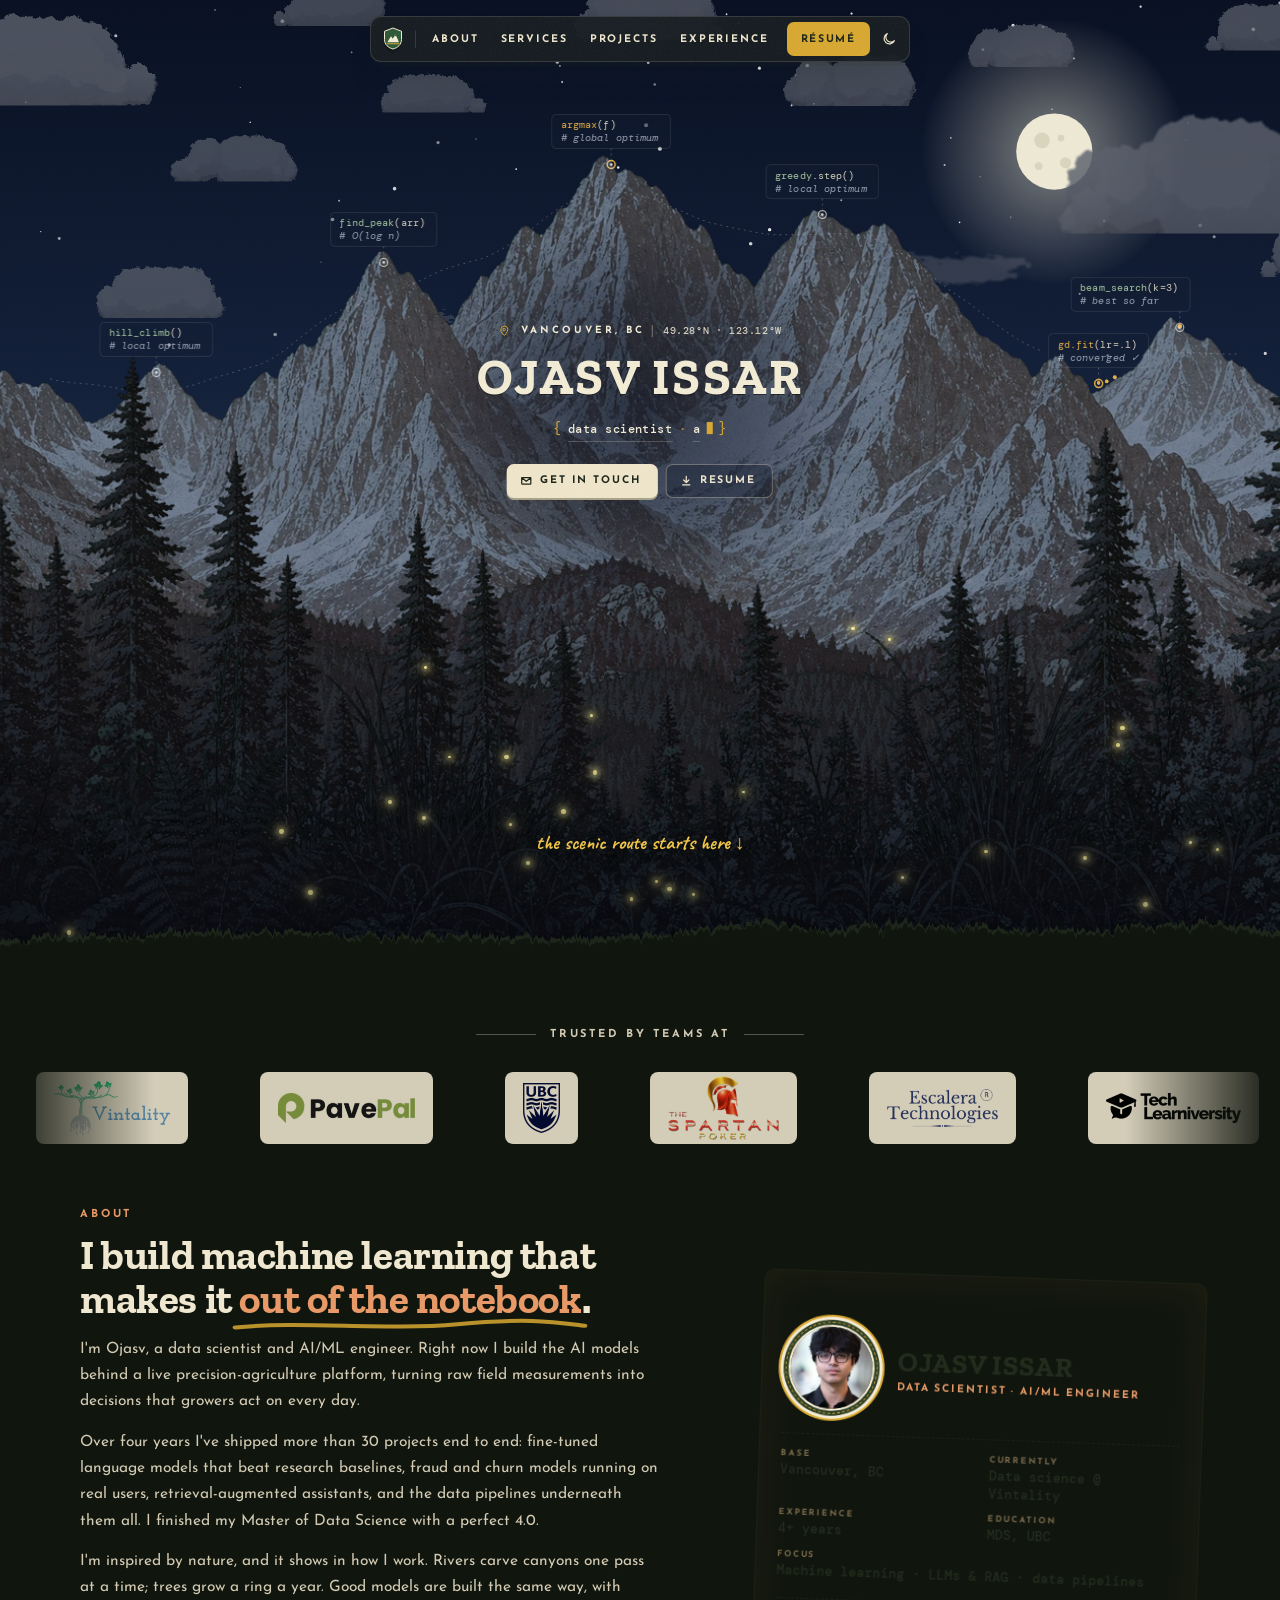
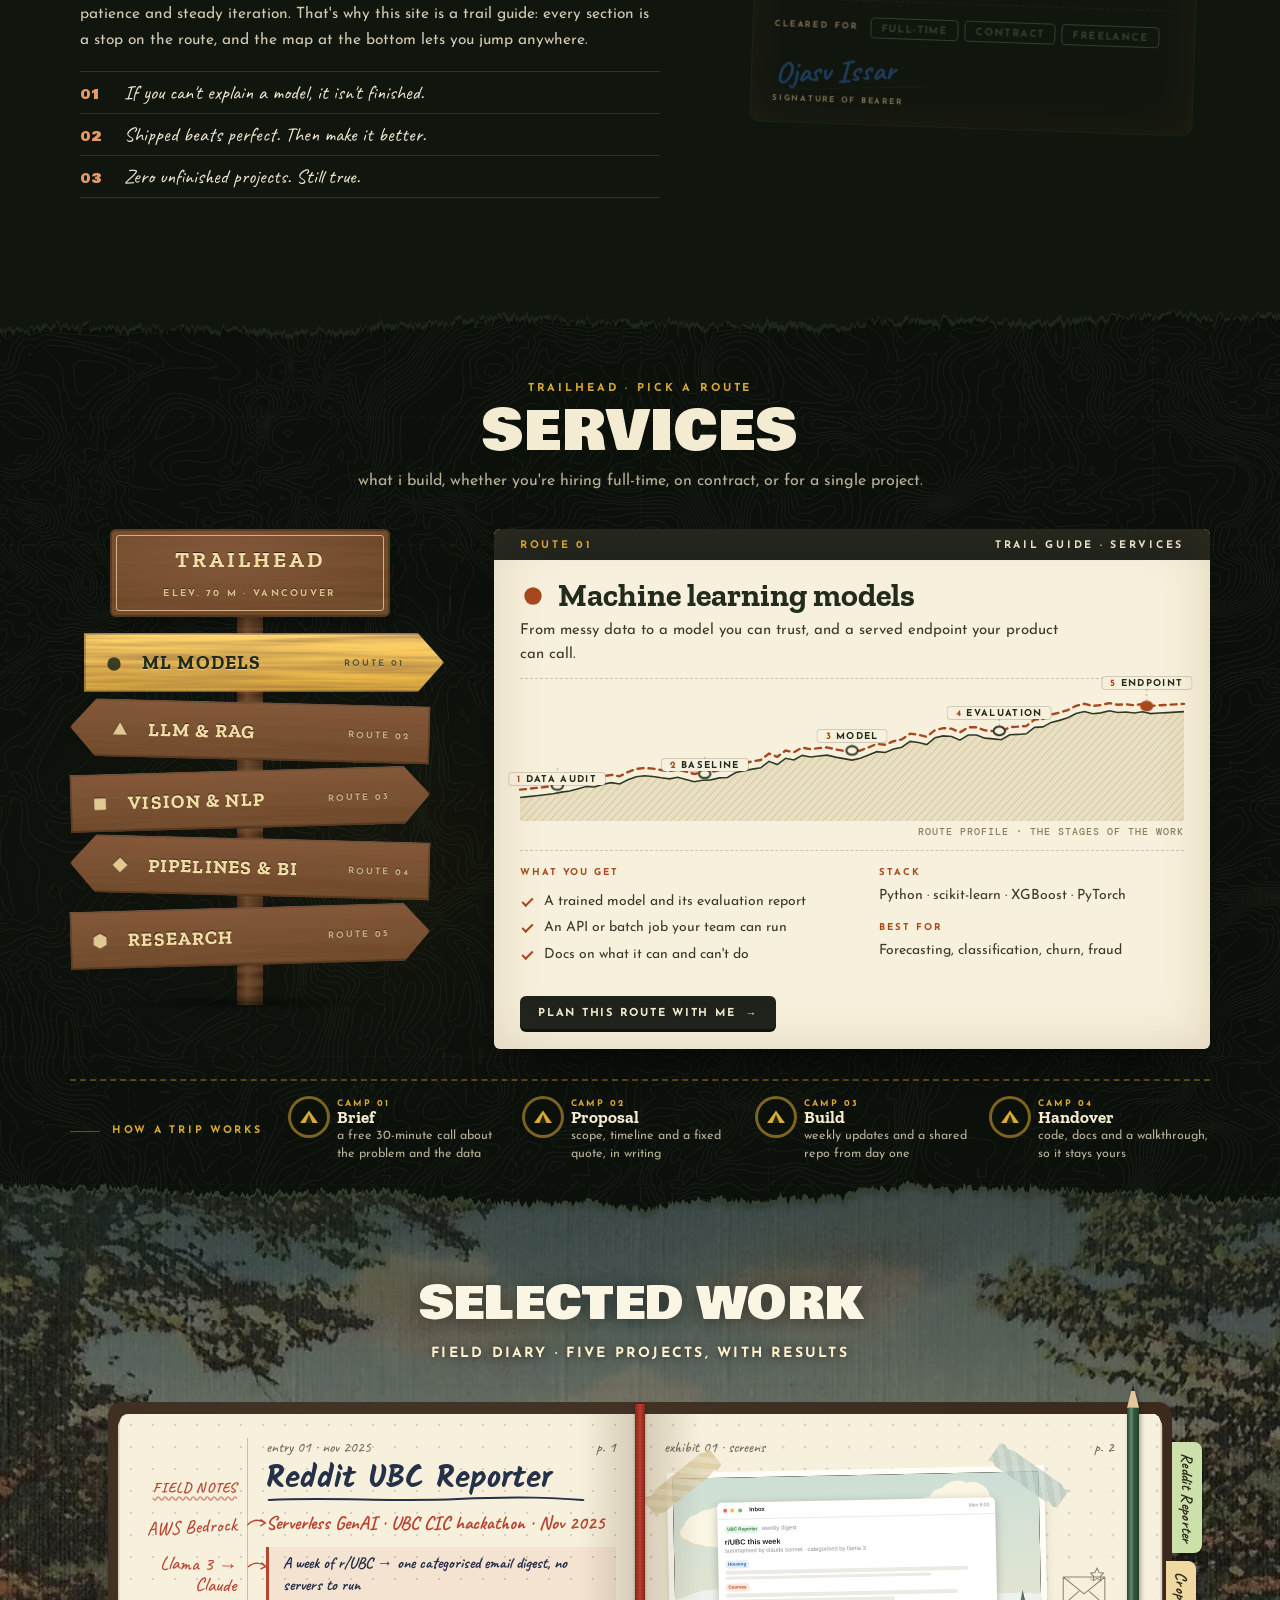
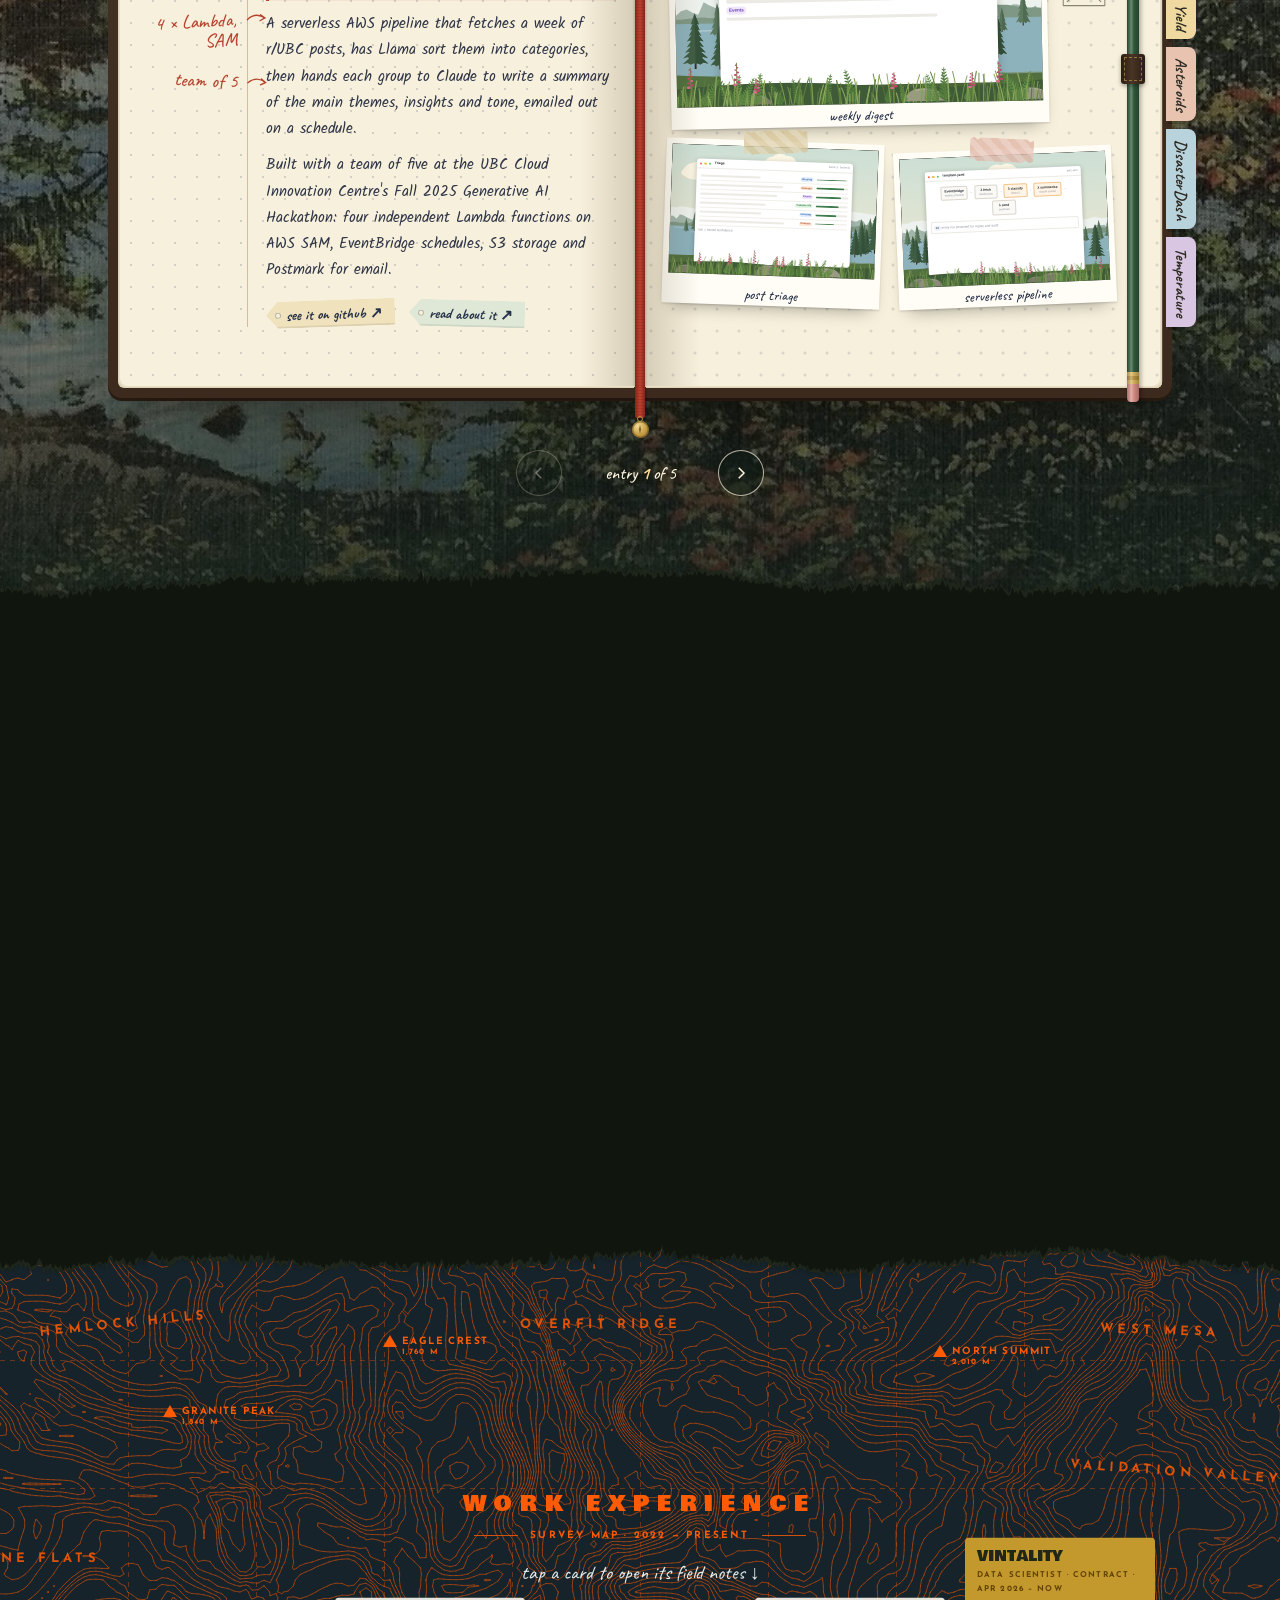
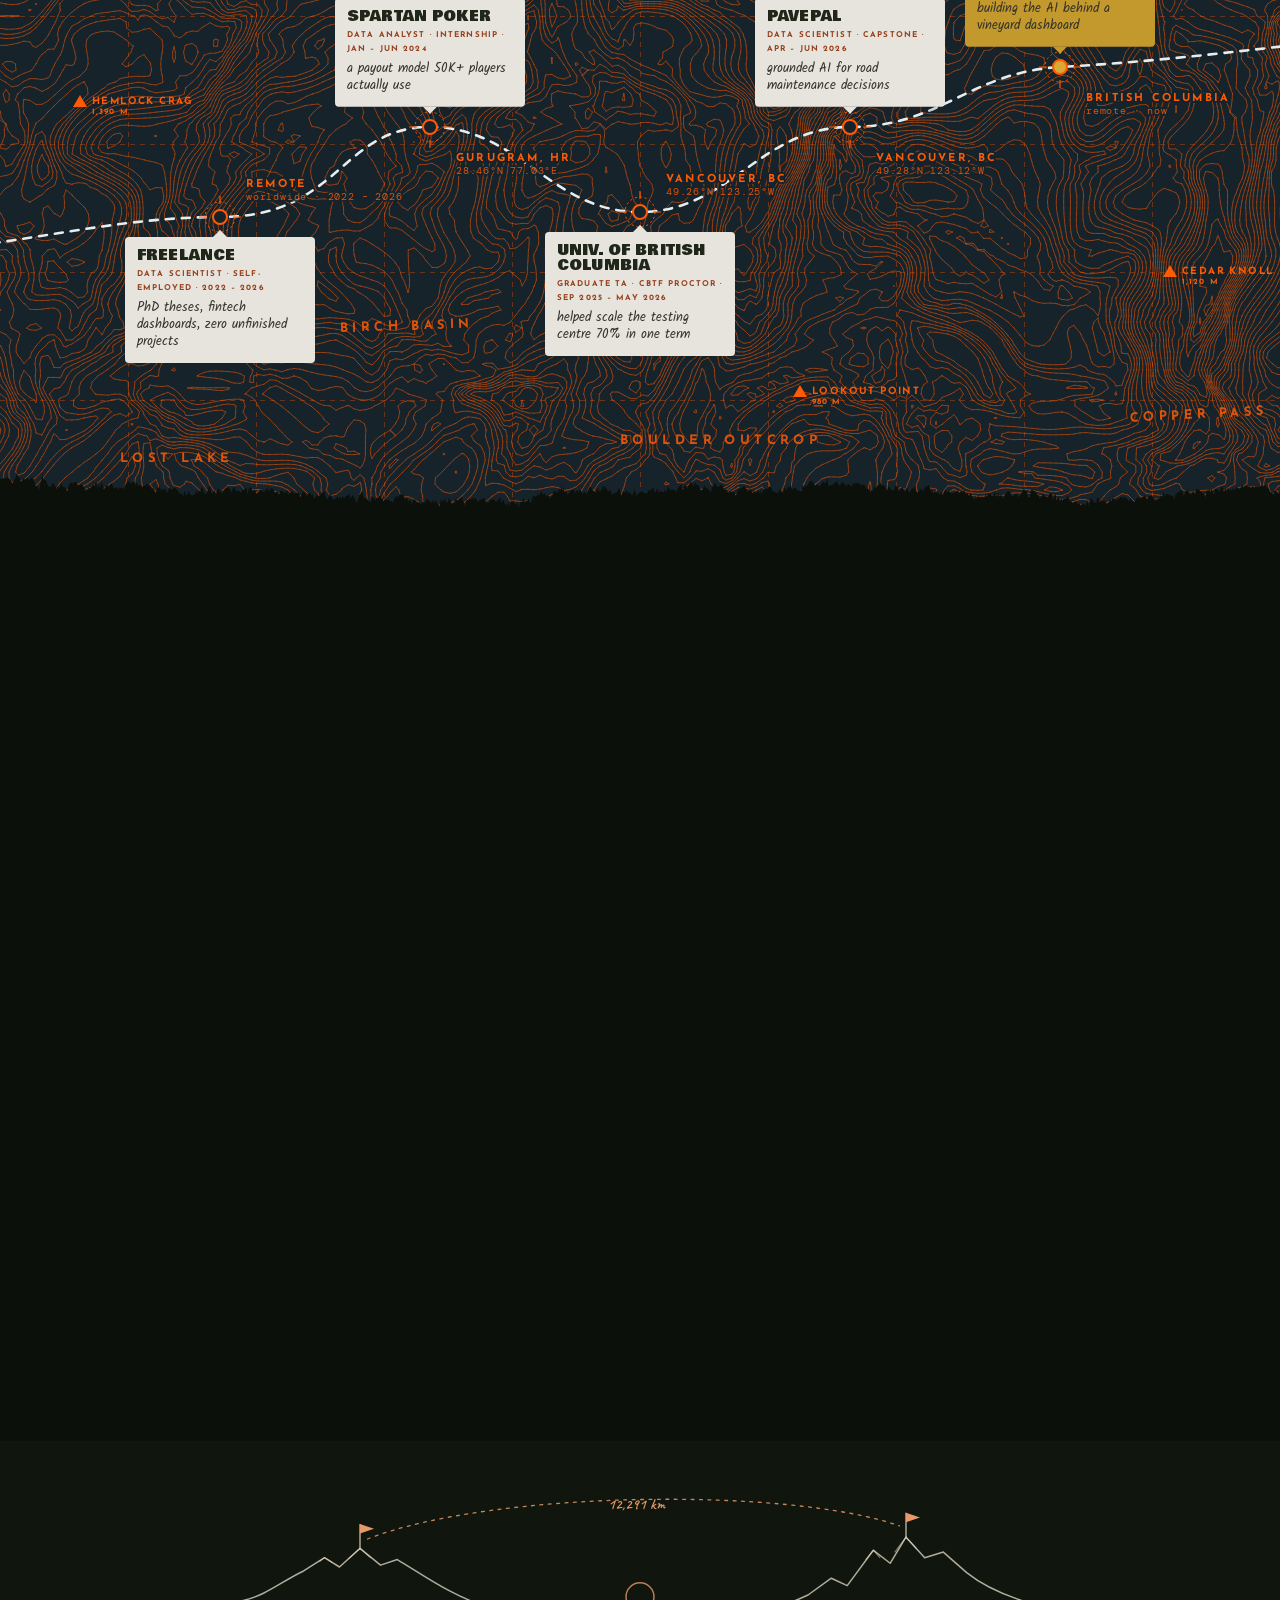
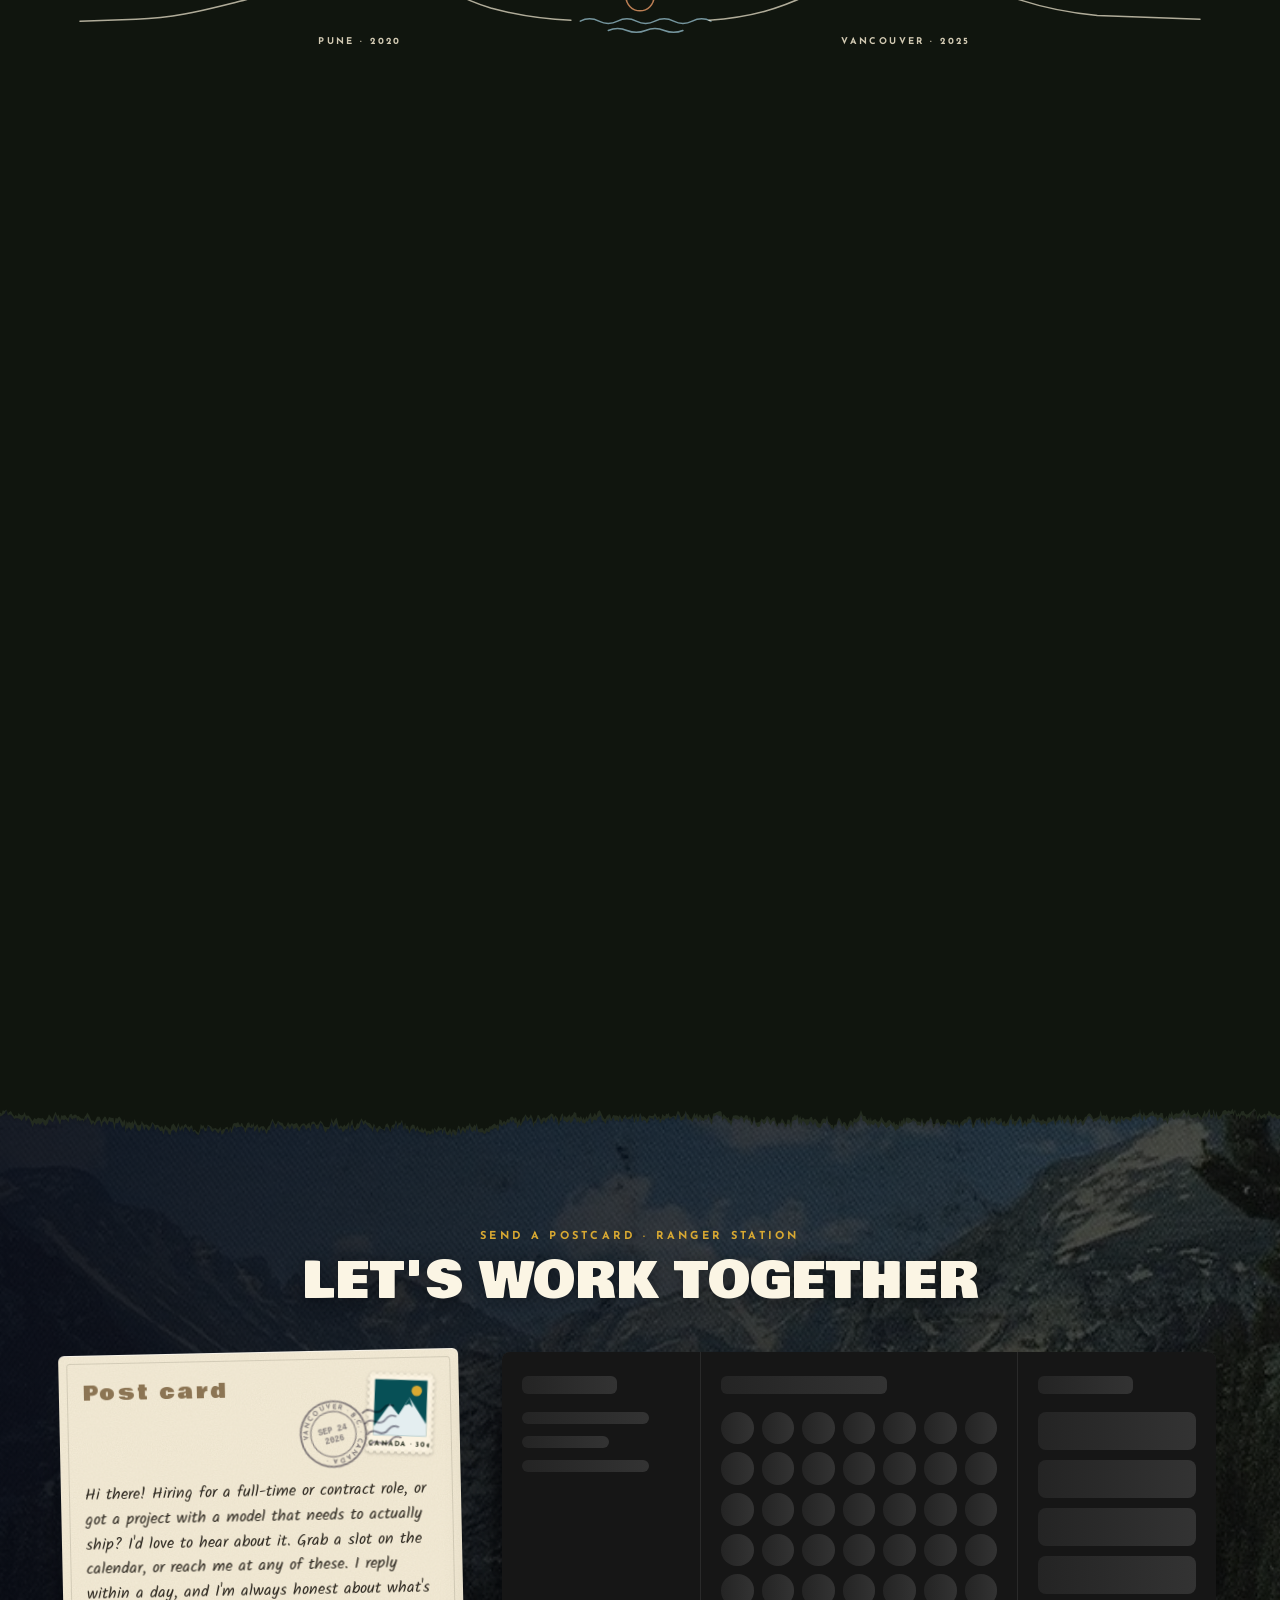
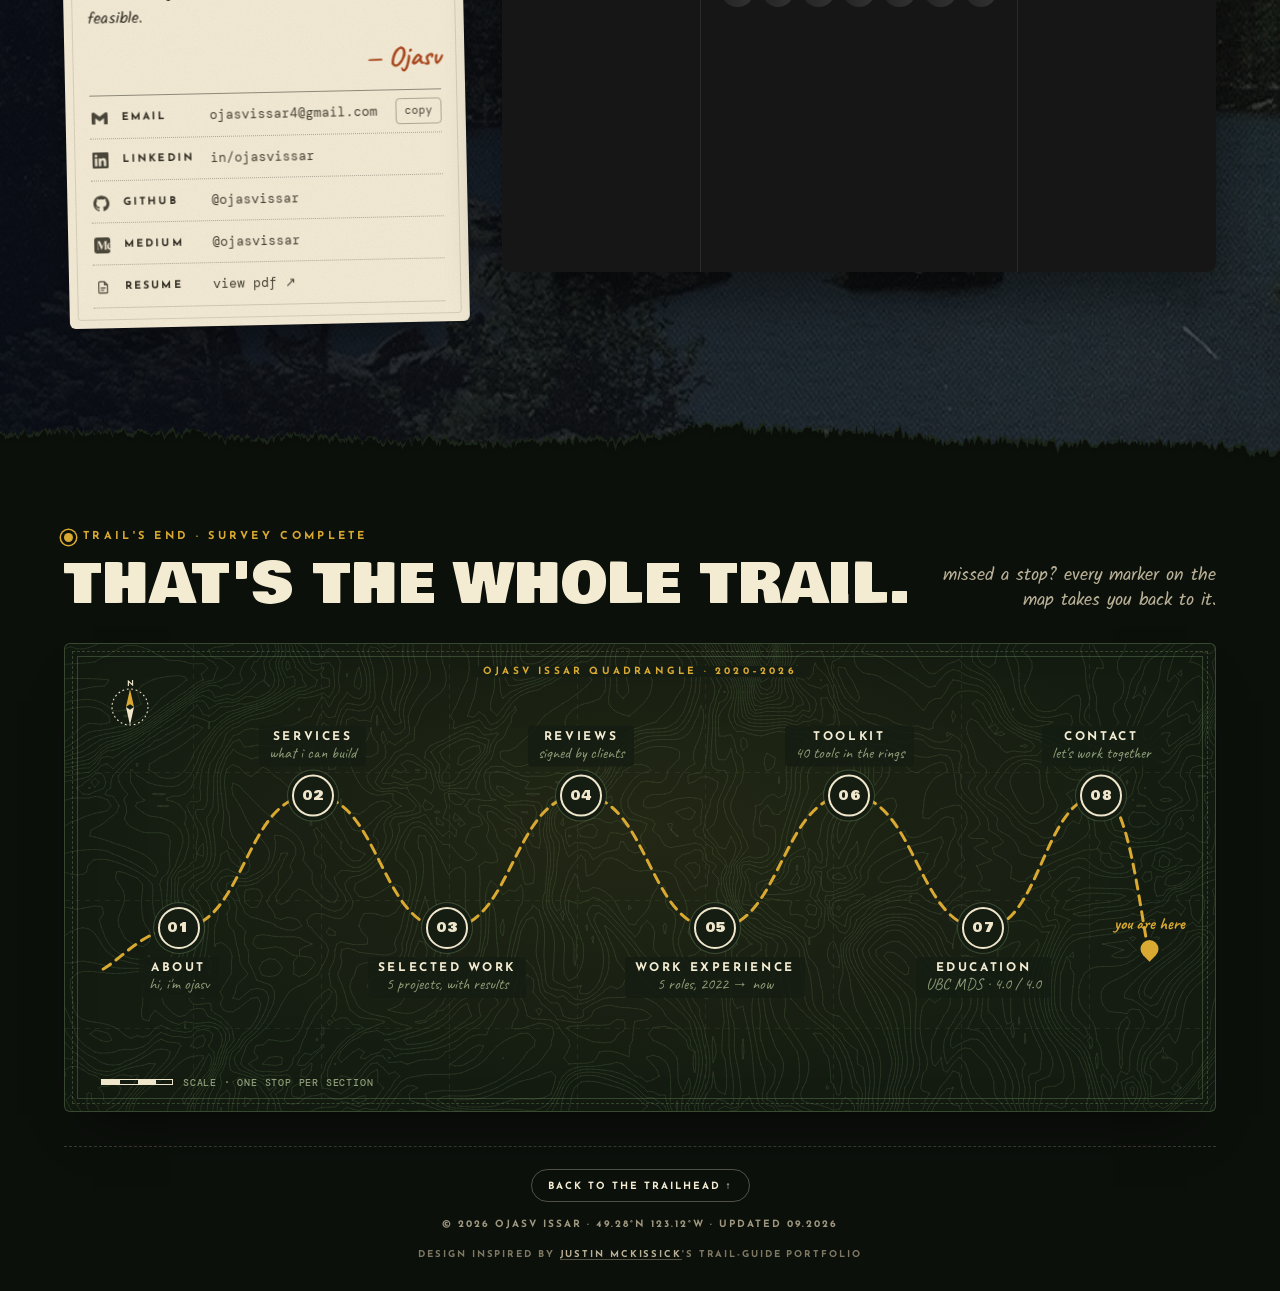
==== commit 0207a1bd: "Speed up the page and add SEO Load Cal.com only once the reader stops scrolling, skip rendering off-" ====
--- a/index.html
+++ b/index.html
@@ -3,14 +3,33 @@
 <head>
 <meta charset="utf-8" />
 <meta name="viewport" content="width=device-width, initial-scale=1" />
-<title>Ojasv Issar · Data Scientist · Vancouver, BC</title>
-<meta name="description" content="Ojasv Issar is a data scientist and ML engineer in Vancouver, BC, open to full-time, contract and freelance work. Machine learning models, LLM and RAG apps, computer vision, NLP and data pipelines. UBC MDS (4.0/4.0), 30+ clients." />
+<title>Ojasv Issar · Data Scientist & AI/ML Engineer in Vancouver, BC</title>
+<meta name="description" content="Data scientist &amp; AI/ML engineer in Vancouver, BC. ML models, LLM &amp; RAG apps, NLP and data pipelines. UBC MDS, 4+ years. Open to full-time, contract &amp; freelance." />
 <meta name="author" content="Ojasv Issar" />
-<meta property="og:title" content="Ojasv Issar · Data Scientist" />
-<meta property="og:description" content="Reliable models, honest data and thoughtful software. Vancouver, British Columbia." />
-<meta property="og:type" content="website" />
+<meta name="robots" content="index, follow, max-image-preview:large" />
+<link rel="canonical" href="https://ojasvissar.tech/" />
 <meta name="theme-color" content="#1c2619" />
-<link rel="icon" href="data:image/svg+xml,%3Csvg xmlns='http://www.w3.org/2000/svg' viewBox='0 0 32 32'%3E%3Ccircle cx='16' cy='16' r='14' fill='%23232d1f'/%3E%3Cpath d='M7 22l6-9 3 4 3-6 6 11z' fill='%23f7f0dc'/%3E%3C/svg%3E" />
+<meta property="og:type" content="profile" />
+<meta property="og:site_name" content="Ojasv Issar" />
+<meta property="og:locale" content="en_CA" />
+<meta property="og:url" content="https://ojasvissar.tech/" />
+<meta property="og:title" content="Ojasv Issar · Data Scientist & AI/ML Engineer in Vancouver, BC" />
+<meta property="og:description" content="Machine learning, LLM and RAG systems, NLP, computer vision and data pipelines, from prototype to production. Open to full-time, contract and freelance work." />
+<meta property="og:image" content="https://ojasvissar.tech/assets/og-image.jpg" />
+<meta property="og:image:width" content="1200" />
+<meta property="og:image:height" content="630" />
+<meta property="og:image:alt" content="Ojasv Issar, Data Scientist and AI/ML Engineer, over a painted mountain landscape" />
+<meta property="profile:first_name" content="Ojasv" />
+<meta property="profile:last_name" content="Issar" />
+<meta name="twitter:card" content="summary_large_image" />
+<meta name="twitter:title" content="Ojasv Issar · Data Scientist & AI/ML Engineer in Vancouver, BC" />
+<meta name="twitter:description" content="Machine learning, LLM and RAG systems, NLP, computer vision and data pipelines. Open to full-time, contract and freelance work." />
+<meta name="twitter:image" content="https://ojasvissar.tech/assets/og-image.jpg" />
+<link rel="icon" href="favicon.svg" type="image/svg+xml" />
+<link rel="icon" href="favicon-32.png" sizes="32x32" type="image/png" />
+<link rel="apple-touch-icon" href="apple-touch-icon.png" />
+<link rel="manifest" href="site.webmanifest" />
+<script type="application/ld+json">{"@context": "https://schema.org", "@graph": [{"@type": "Person", "@id": "https://ojasvissar.tech/#person", "name": "Ojasv Issar", "url": "https://ojasvissar.tech/", "image": "https://ojasvissar.tech/assets/ojasv.webp", "jobTitle": "Data Scientist & AI/ML Engineer", "description": "Data scientist and AI/ML engineer in Vancouver, BC, building machine learning models, LLM and RAG systems, computer vision, NLP and data pipelines.", "email": "mailto:ojasvissar4@gmail.com", "address": {"@type": "PostalAddress", "addressLocality": "Vancouver", "addressRegion": "BC", "addressCountry": "CA"}, "worksFor": {"@type": "Organization", "name": "Vintality: Tech + Terroir", "url": "https://vintality.com"}, "alumniOf": [{"@type": "CollegeOrUniversity", "name": "University of British Columbia", "url": "https://www.ubc.ca"}, {"@type": "CollegeOrUniversity", "name": "Symbiosis Institute of Technology", "url": "https://www.sitpune.edu.in"}], "hasCredential": {"@type": "EducationalOccupationalCredential", "credentialCategory": "degree", "name": "Master of Data Science", "recognizedBy": {"@type": "CollegeOrUniversity", "name": "University of British Columbia"}}, "knowsAbout": ["Data Science", "Machine Learning", "Artificial Intelligence", "Large Language Models", "Retrieval-Augmented Generation", "Natural Language Processing", "Computer Vision", "Deep Learning", "Data Engineering", "Python", "PyTorch", "AWS"], "sameAs": ["https://www.linkedin.com/in/ojasvissar/", "https://github.com/ojasvissar", "https://medium.com/@ojasvissar"]}, {"@type": "WebSite", "@id": "https://ojasvissar.tech/#website", "url": "https://ojasvissar.tech/", "name": "Ojasv Issar", "publisher": {"@id": "https://ojasvissar.tech/#person"}, "inLanguage": "en"}, {"@type": "ProfilePage", "@id": "https://ojasvissar.tech/#profile", "url": "https://ojasvissar.tech/", "name": "Ojasv Issar · Data Scientist & AI/ML Engineer", "mainEntity": {"@id": "https://ojasvissar.tech/#person"}, "isPartOf": {"@id": "https://ojasvissar.tech/#website"}}]}</script>
 <script>
   /* morning or night before first paint: the visitor's own clock decides (7am–7pm is morning);
      a manual flip lasts only for this visit, so the next visit follows the clock again */
@@ -108,7 +127,7 @@
   <!-- ── trusted by: a slow carousel of company marks ────────── -->
   <div class="trusted" aria-label="companies and teams i've worked with">
     <p class="caps trusted-label"><i></i>Trusted by teams at<i></i></p>
-    <div class="co-marquee"><ul class="co-row" data-marquee><li><a href="https://vintality.com" target="_blank" rel="noopener noreferrer" aria-label="Vintality"><img src="assets/co-vintality.svg" alt="Vintality" class="co-vintality" loading="lazy"/></a></li><li><span aria-label="PavePal"><img src="assets/co-pavepal.webp" alt="PavePal" class="co-pavepal" loading="lazy"/></span></li><li><a href="https://www.ubc.ca" target="_blank" rel="noopener noreferrer" aria-label="University of British Columbia"><img src="assets/co-ubc.webp" alt="University of British Columbia" class="co-ubc" loading="lazy"/></a></li><li><a href="https://spartan-poker.com/" target="_blank" rel="noopener noreferrer" aria-label="Spartan Poker"><img src="assets/co-spartan.webp" alt="Spartan Poker" class="co-spartan" loading="lazy"/></a></li><li><a href="https://escaleratechnologies.com" target="_blank" rel="noopener noreferrer" aria-label="Escalera Technologies"><img src="assets/co-escalera.webp" alt="Escalera Technologies" class="co-escalera" loading="lazy"/></a></li><li><a href="https://techlearniversity.com" target="_blank" rel="noopener noreferrer" aria-label="Tech Learniversity"><img src="assets/co-learniversity.webp" alt="Tech Learniversity" class="co-learn" loading="lazy"/></a></li><li><a href="https://reskilll.com" target="_blank" rel="noopener noreferrer" aria-label="Reskilll"><img src="assets/co-reskilll.webp" alt="Reskilll" class="co-reskilll" loading="lazy"/></a></li></ul></div>
+    <div class="co-marquee"><ul class="co-row" data-marquee><li><a href="https://vintality.com" target="_blank" rel="noopener noreferrer" aria-label="Vintality"><img decoding="async" src="assets/co-vintality.svg" alt="Vintality" class="co-vintality" loading="lazy"/></a></li><li><span aria-label="PavePal"><img decoding="async" src="assets/co-pavepal.webp" alt="PavePal" class="co-pavepal" loading="lazy"/></span></li><li><a href="https://www.ubc.ca" target="_blank" rel="noopener noreferrer" aria-label="University of British Columbia"><img decoding="async" src="assets/co-ubc.webp" alt="University of British Columbia" class="co-ubc" loading="lazy"/></a></li><li><a href="https://spartan-poker.com/" target="_blank" rel="noopener noreferrer" aria-label="Spartan Poker"><img decoding="async" src="assets/co-spartan.webp" alt="Spartan Poker" class="co-spartan" loading="lazy"/></a></li><li><a href="https://escaleratechnologies.com" target="_blank" rel="noopener noreferrer" aria-label="Escalera Technologies"><img decoding="async" src="assets/co-escalera.webp" alt="Escalera Technologies" class="co-escalera" loading="lazy"/></a></li><li><a href="https://techlearniversity.com" target="_blank" rel="noopener noreferrer" aria-label="Tech Learniversity"><img decoding="async" src="assets/co-learniversity.webp" alt="Tech Learniversity" class="co-learn" loading="lazy"/></a></li><li><a href="https://reskilll.com" target="_blank" rel="noopener noreferrer" aria-label="Reskilll"><img decoding="async" src="assets/co-reskilll.webp" alt="Reskilll" class="co-reskilll" loading="lazy"/></a></li></ul></div>
   </div>
 
   <!-- ── about: a statement, and a field credential ─────────── -->
@@ -131,7 +150,7 @@
           <header class="cred-band"><span>Park service · field credential</span><span>No. OI-2022</span></header>
           <div class="cred-body">
             <div class="cred-top">
-              <figure class="cred-photo"><img src="assets/ojasv.webp" alt="Ojasv Issar" width="400" height="500" loading="lazy" /></figure>
+              <figure class="cred-photo"><img decoding="async" src="assets/ojasv.webp" alt="Ojasv Issar" width="400" height="500" loading="lazy" /></figure>
               <div><p class="cred-name">Ojasv Issar</p><p class="cred-role">Data Scientist · AI/ML Engineer</p></div>
             </div>
             <dl class="cred-fields">
@@ -415,7 +434,7 @@
         <span class="mono">12,291 km</span>
       </div>
       <article class="camp" data-camp="vancouver">
-        <div class="camp-art"><img src="assets/edu-ubc.webp" alt="Irving K. Barber Learning Centre at the University of British Columbia, Vancouver" width="1400" height="669" loading="lazy" decoding="async" /></div>
+        <div class="camp-art"><img src="assets/edu-ubc.webp" alt="Irving K. Barber Learning Centre at the University of British Columbia, Vancouver" width="900" height="430" loading="lazy" decoding="async" /></div>
         <div class="camp-band"><span>Base camp 02 · Vancouver, Canada</span><span>Elev. 70 m</span></div>
         <div class="camp-body">
           <p class="camp-years mono">2025 — 2026 · 49.26°N 123.25°W</p>
--- a/style.css
+++ b/style.css
@@ -57,7 +57,7 @@
 body::after {
   content: ""; position: fixed; inset: 0; z-index: 90; pointer-events: none;
   background-image: url("data:image/svg+xml,%3Csvg xmlns='http://www.w3.org/2000/svg' width='220' height='220'%3E%3Cfilter id='n'%3E%3CfeTurbulence type='fractalNoise' baseFrequency='.85' numOctaves='2' stitchTiles='stitch'/%3E%3CfeColorMatrix values='0 0 0 0 .25 0 0 0 0 .22 0 0 0 0 .15 0 0 0 .5 0'/%3E%3C/filter%3E%3Crect width='100%25' height='100%25' filter='url(%23n)'/%3E%3C/svg%3E");
-  opacity: .14; mix-blend-mode: multiply;
+  opacity: .09;
 }
 a { color: inherit; text-decoration: none; }
 button { font: inherit; color: inherit; background: none; border: 0; padding: 0; cursor: pointer; }
@@ -99,7 +99,7 @@
 
 /* ── top bar in the landing page's poster style: park badge, cream paper pill, spaced caps, a forest CTA ── */
 .topbar {
-  --nb-paper: rgba(247, 241, 224, .9); --nb-edge: rgba(111, 88, 46, .22); --nb-ink: #232b1c; --nb-soft: rgba(35, 43, 28, .07);
+  --nb-paper: rgba(247, 241, 224, .97); --nb-edge: rgba(111, 88, 46, .22); --nb-ink: #232b1c; --nb-soft: rgba(35, 43, 28, .07);
   --nb-cta: #2f5a3a; --nb-cta-ink: #f7f0dc; --nb-cta-hover: #24482e; --nb-mark: #d9a932;
   position: fixed; top: 0; left: 0; right: 0; z-index: 80;
   display: flex; align-items: center; justify-content: center; gap: 16px;
@@ -108,7 +108,7 @@
   transition: transform .45s var(--ease);
 }
 :root[data-theme="night"] .topbar {
-  --nb-paper: rgba(14, 22, 42, .78); --nb-edge: rgba(241, 234, 212, .14); --nb-ink: #efe7cf; --nb-soft: rgba(241, 234, 212, .08);
+  --nb-paper: rgba(16, 24, 30, .95); --nb-edge: rgba(241, 234, 212, .14); --nb-ink: #efe7cf; --nb-soft: rgba(241, 234, 212, .08);
   --nb-cta: #d9a932; --nb-cta-ink: #1a1d1a; --nb-cta-hover: #ffc83d; --nb-mark: #d9a932;
 }
 .topbar > * { pointer-events: auto; }
@@ -147,7 +147,6 @@
   background-image: url("data:image/svg+xml,%3Csvg xmlns='http://www.w3.org/2000/svg' width='160' height='160'%3E%3Cfilter id='n'%3E%3CfeTurbulence type='fractalNoise' baseFrequency='.9'/%3E%3CfeColorMatrix values='0 0 0 0 .35 0 0 0 0 .3 0 0 0 0 .2 0 0 0 .12 0'/%3E%3C/filter%3E%3Crect width='100%25' height='100%25' filter='url(%23n)'/%3E%3C/svg%3E");
   border: 1px solid var(--nb-edge);
   box-shadow: 0 4px 0 rgba(35, 43, 28, .1), 0 18px 34px -18px rgba(20, 30, 20, .5);
-  -webkit-backdrop-filter: blur(14px) saturate(1.2); backdrop-filter: blur(14px) saturate(1.2);
   transition: background-color .9s var(--ease), border-color .9s var(--ease);
 }
 .menu { position: relative; display: flex; align-items: center; gap: 0; }
@@ -185,7 +184,6 @@
     flex-direction: column; align-items: stretch; padding: 8px; border-radius: 14px;
     background-color: var(--nb-paper); background-image: inherit; border: 1px solid var(--nb-edge);
     box-shadow: 0 4px 0 rgba(35, 43, 28, .1), 0 22px 40px -18px rgba(20, 30, 20, .55);
-    -webkit-backdrop-filter: blur(16px); backdrop-filter: blur(16px);
     opacity: 0; visibility: hidden; transform: translateY(-6px);
     transition: opacity .25s, transform .3s var(--ease), visibility .25s;
   }
@@ -1338,7 +1336,7 @@
 }
 @media (prefers-reduced-motion: reduce) { .footer * { animation: none !important; transition: none !important; } }
 
-:root[data-theme="night"] body::after { opacity: .12; mix-blend-mode: soft-light; }
+:root[data-theme="night"] body::after { opacity: .06; }
 :root[data-theme="night"] .stops > li { filter: brightness(.9); }
 .topo { transition: background-color .9s var(--ease); }
 
@@ -1445,3 +1443,22 @@
 .ft-credit { font-weight: 700; font-size: 9.5px; letter-spacing: .2em; color: #7f7862; }
 .ft-credit a { color: #b9b096; border-bottom: 1px solid rgba(185, 176, 150, .4); transition: color .2s, border-color .2s; }
 .ft-credit a:hover { color: var(--gold); border-color: var(--gold); }
+
+/* performance: sections that are off screen stop animating (and the animated bird sprites stop decoding) */
+.is-off *, .is-off *::before, .is-off *::after { animation-play-state: paused !important; }
+.hero.is-off .flock, .hero.is-off .fireflies { visibility: hidden; }
+
+/* performance: let the browser skip rendering heavy sections until they come near the screen */
+#reviews, #pack, #education { content-visibility: auto; contain-intrinsic-size: auto 900px; }
+/* phones: fewer moving parts in the hero, lighter shadows on big cards */
+@media (max-width: 760px) {
+  .flock .bird:nth-child(n+6) { display: none; }
+  .fireflies .ff:nth-child(n+11) { display: none; }
+  .soft-cloud { animation-duration: 140s; }
+  .sp-cap { display: none; }
+  .sp { padding-bottom: 24px; }
+  .sp-boards { gap: 8px; }
+  .sp-board { padding: 11px 36px 9px 16px; }
+  .sp-boards li:nth-child(even) .sp-board { padding: 11px 16px 9px 36px; }
+  .hello-tag { font-size: 13px; }
+}
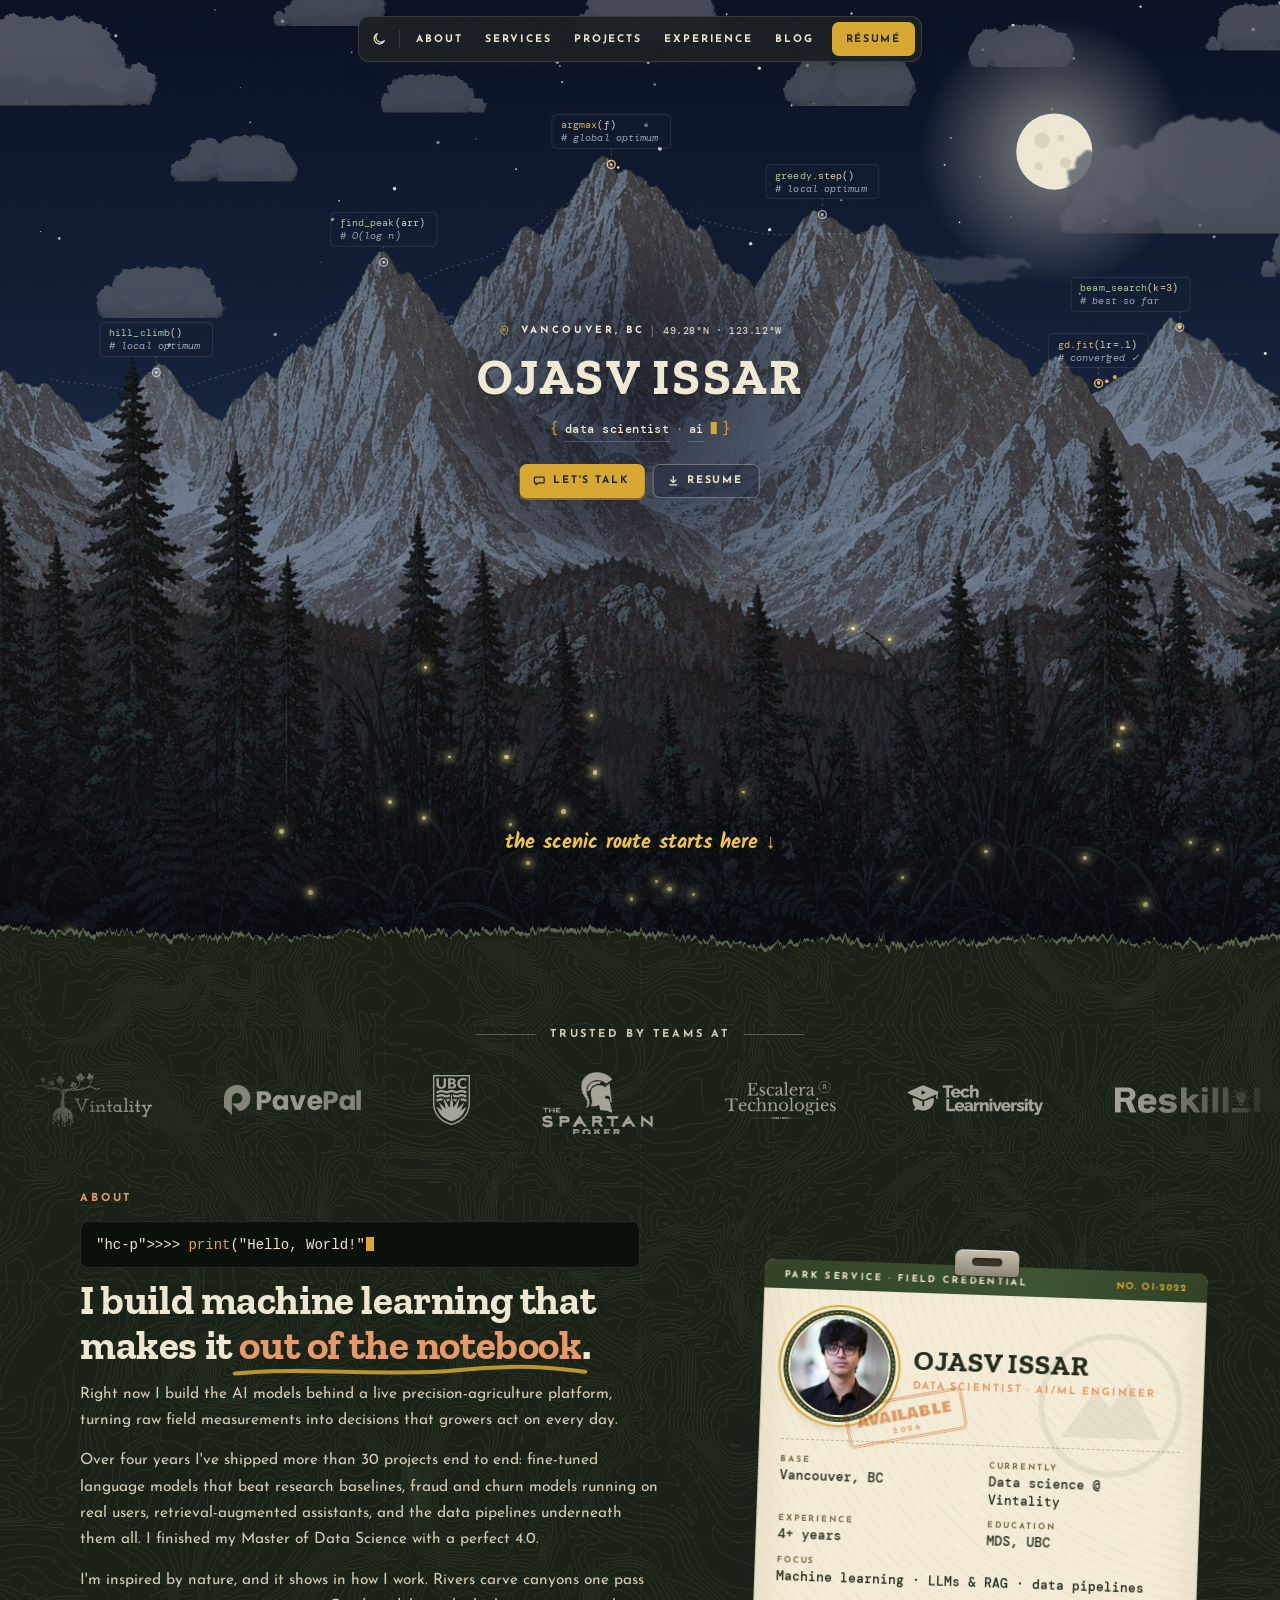
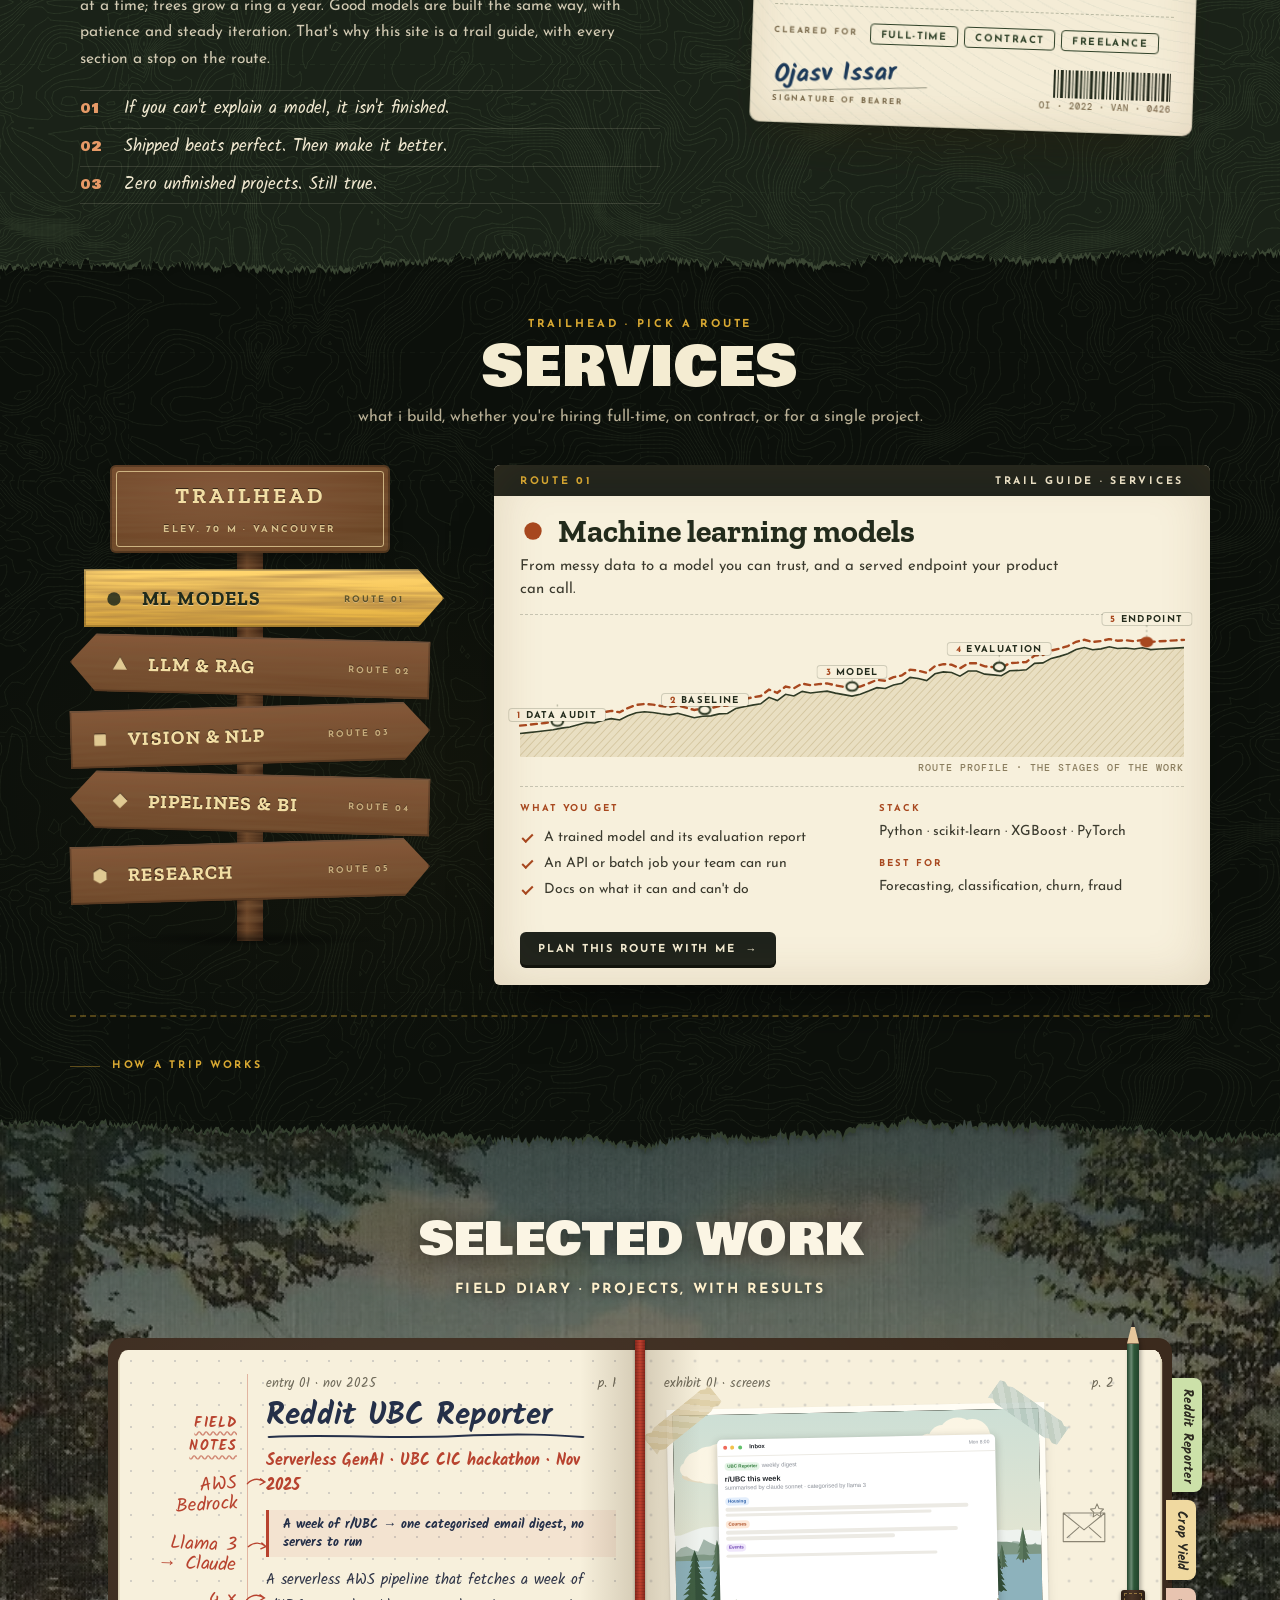
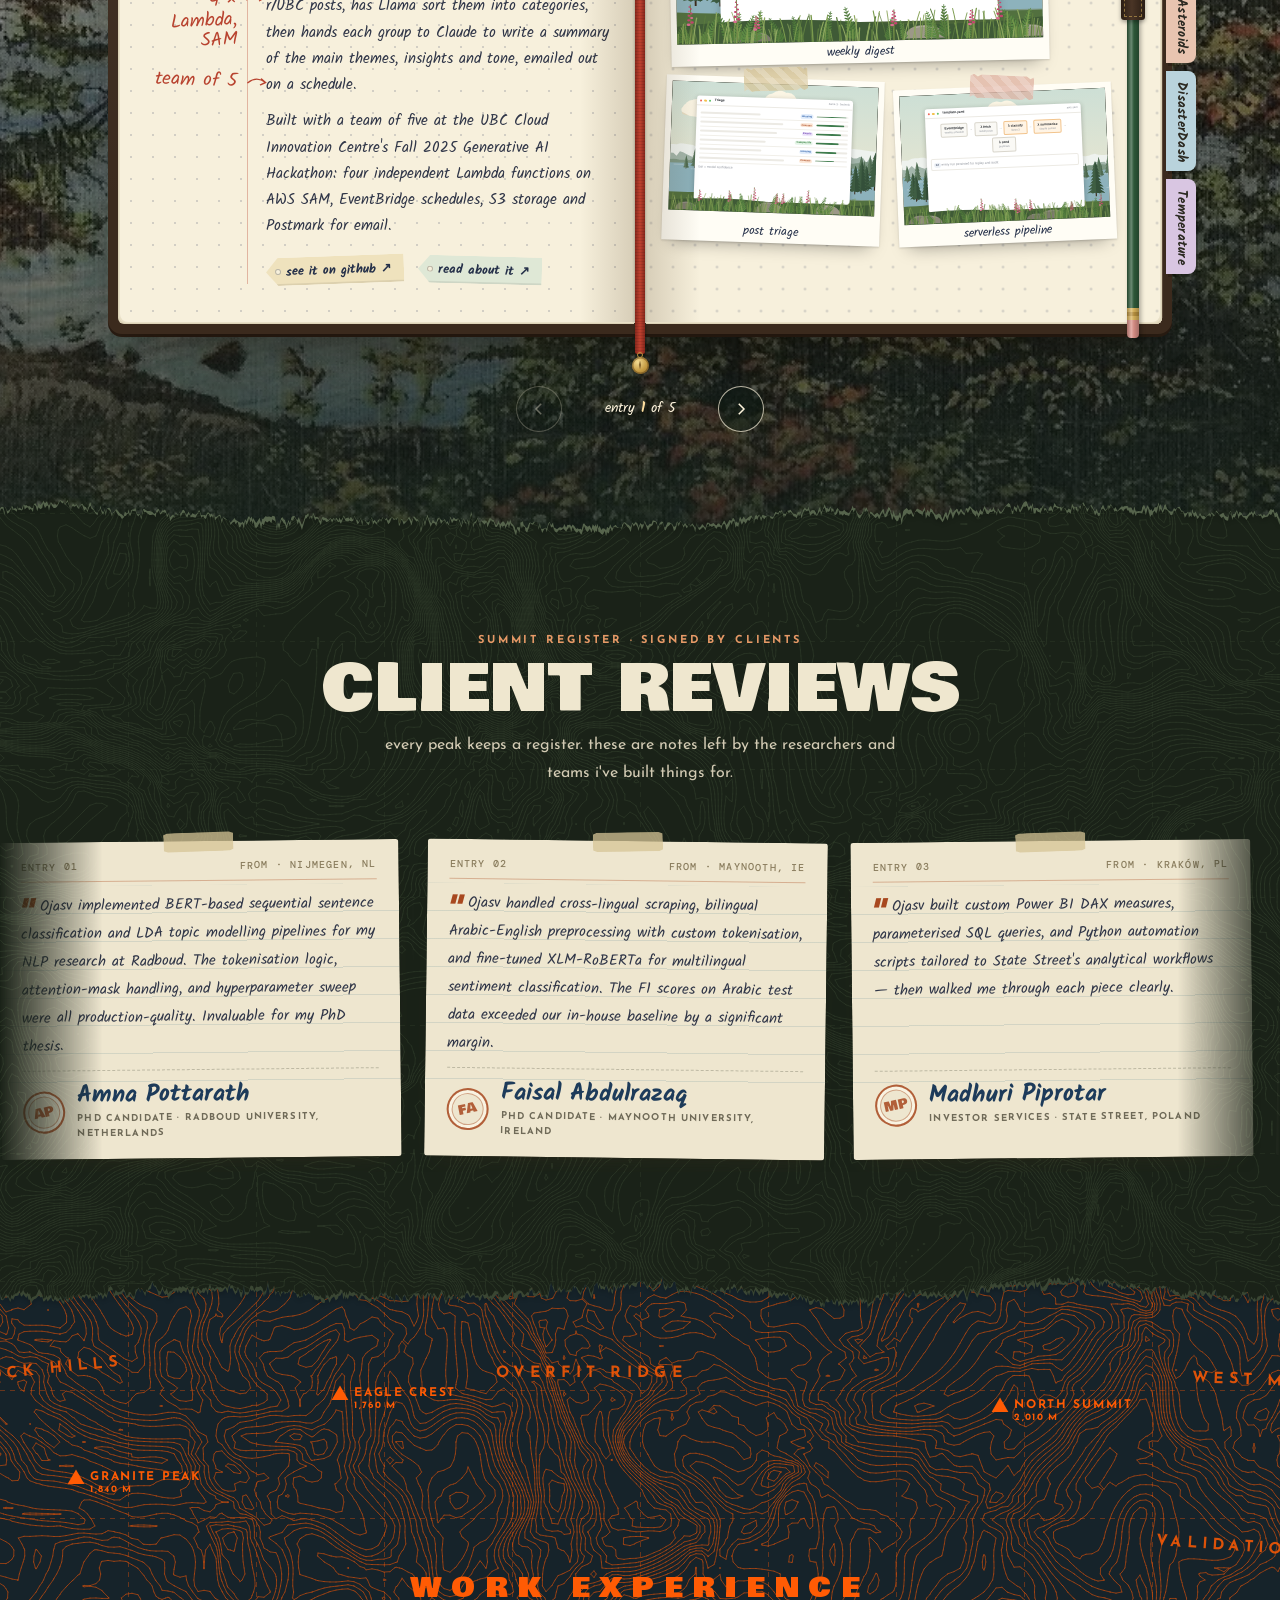
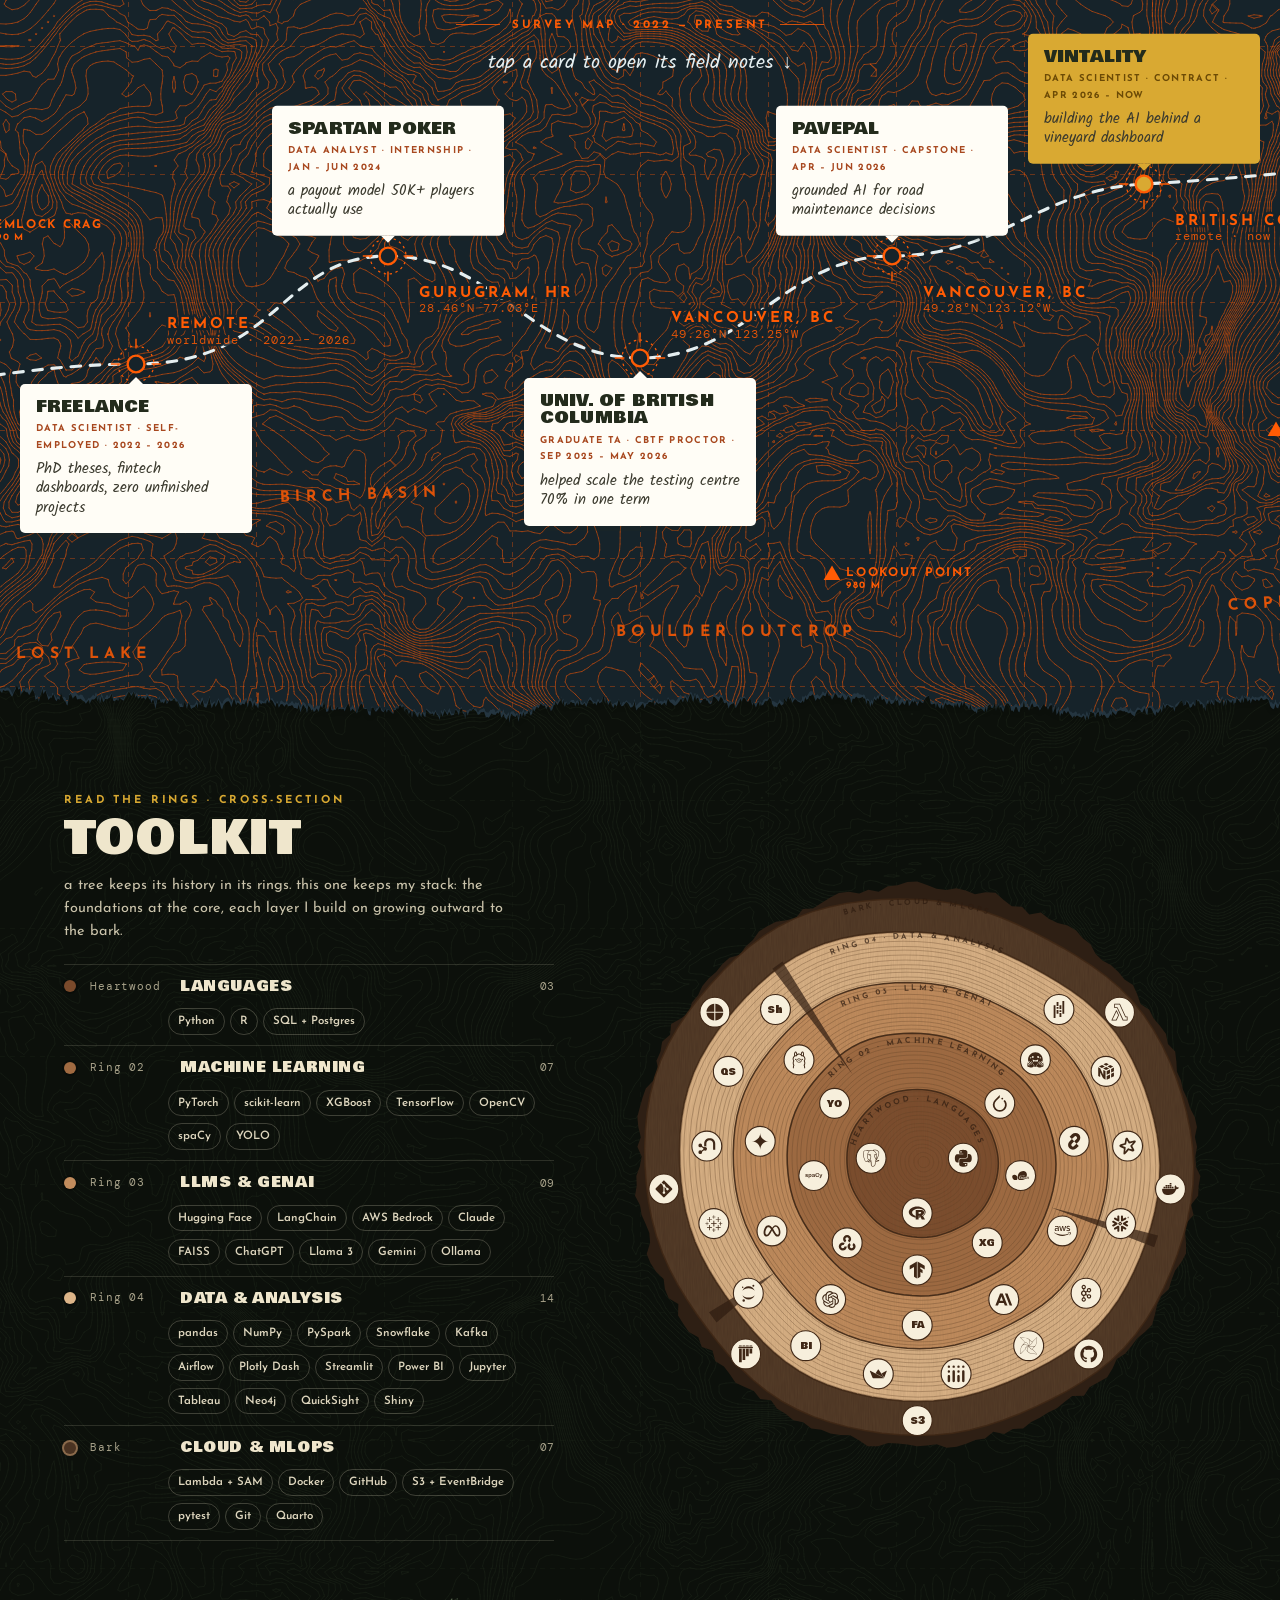
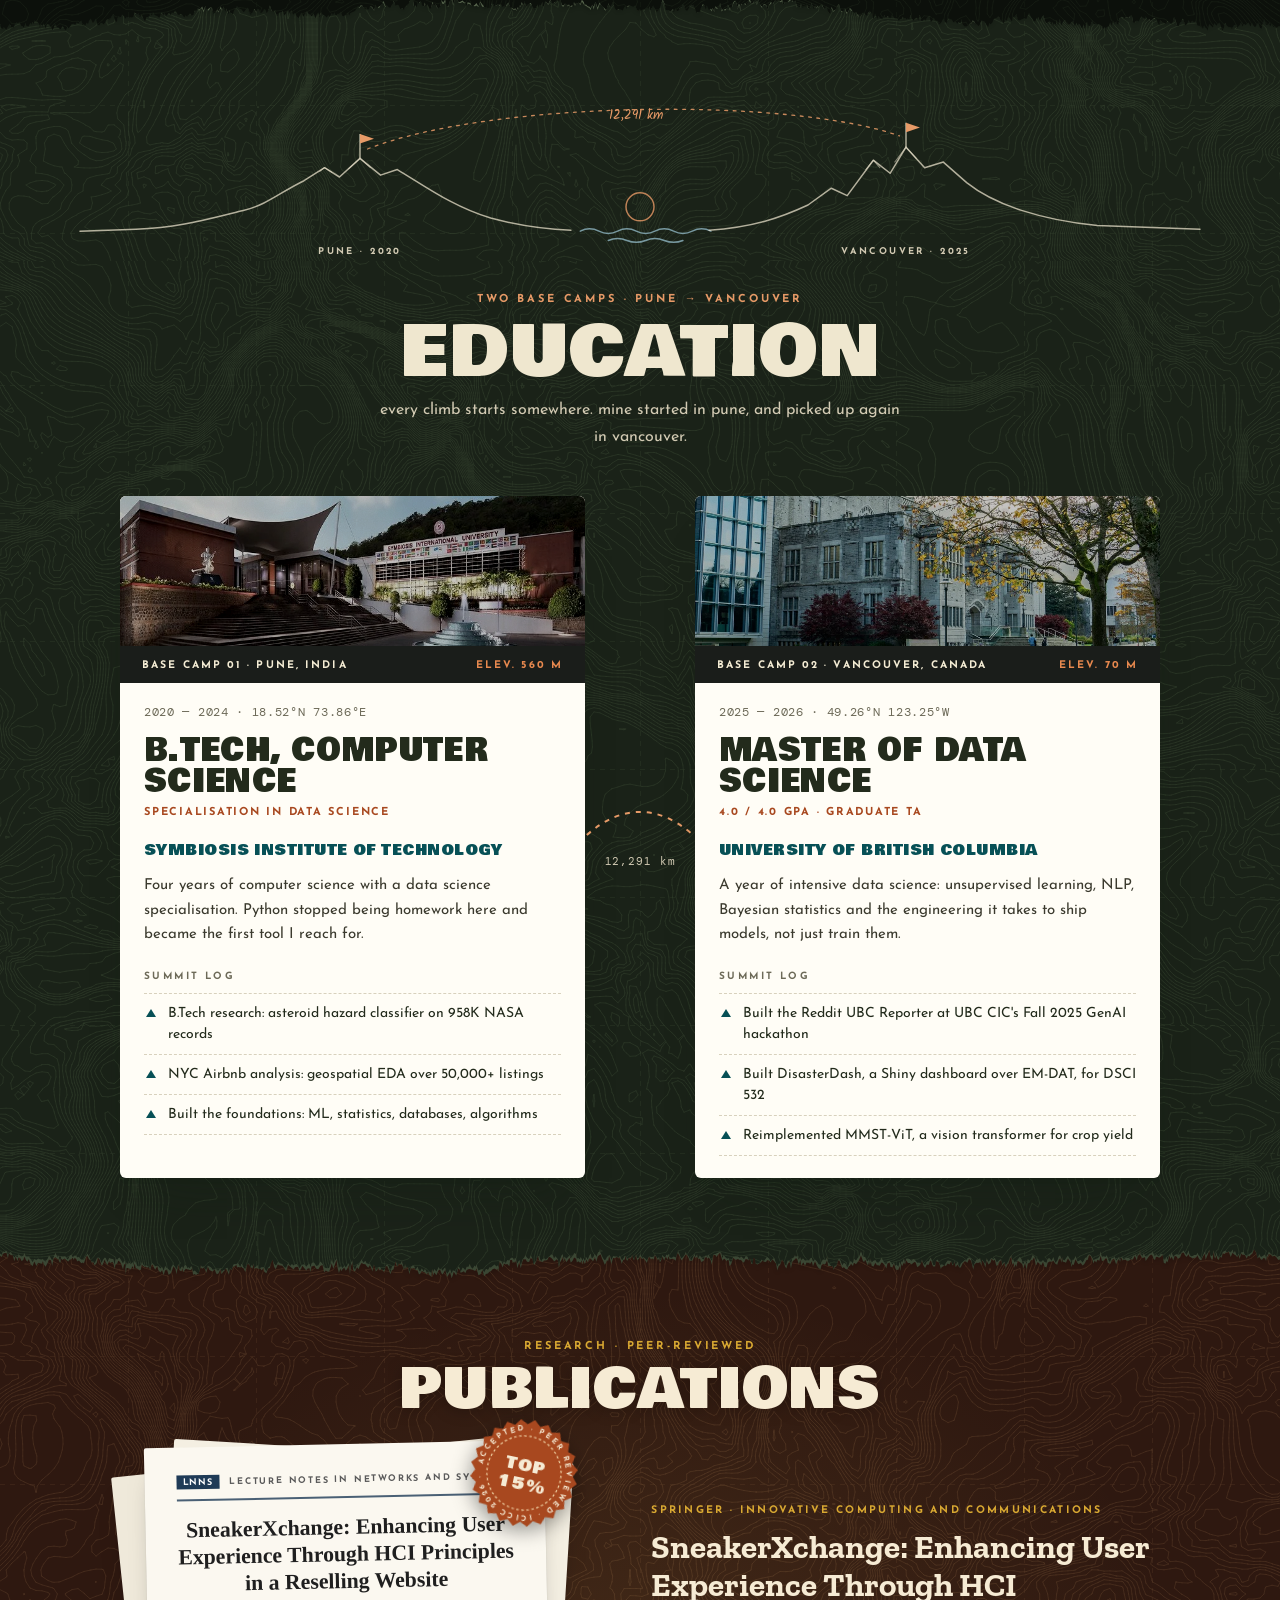
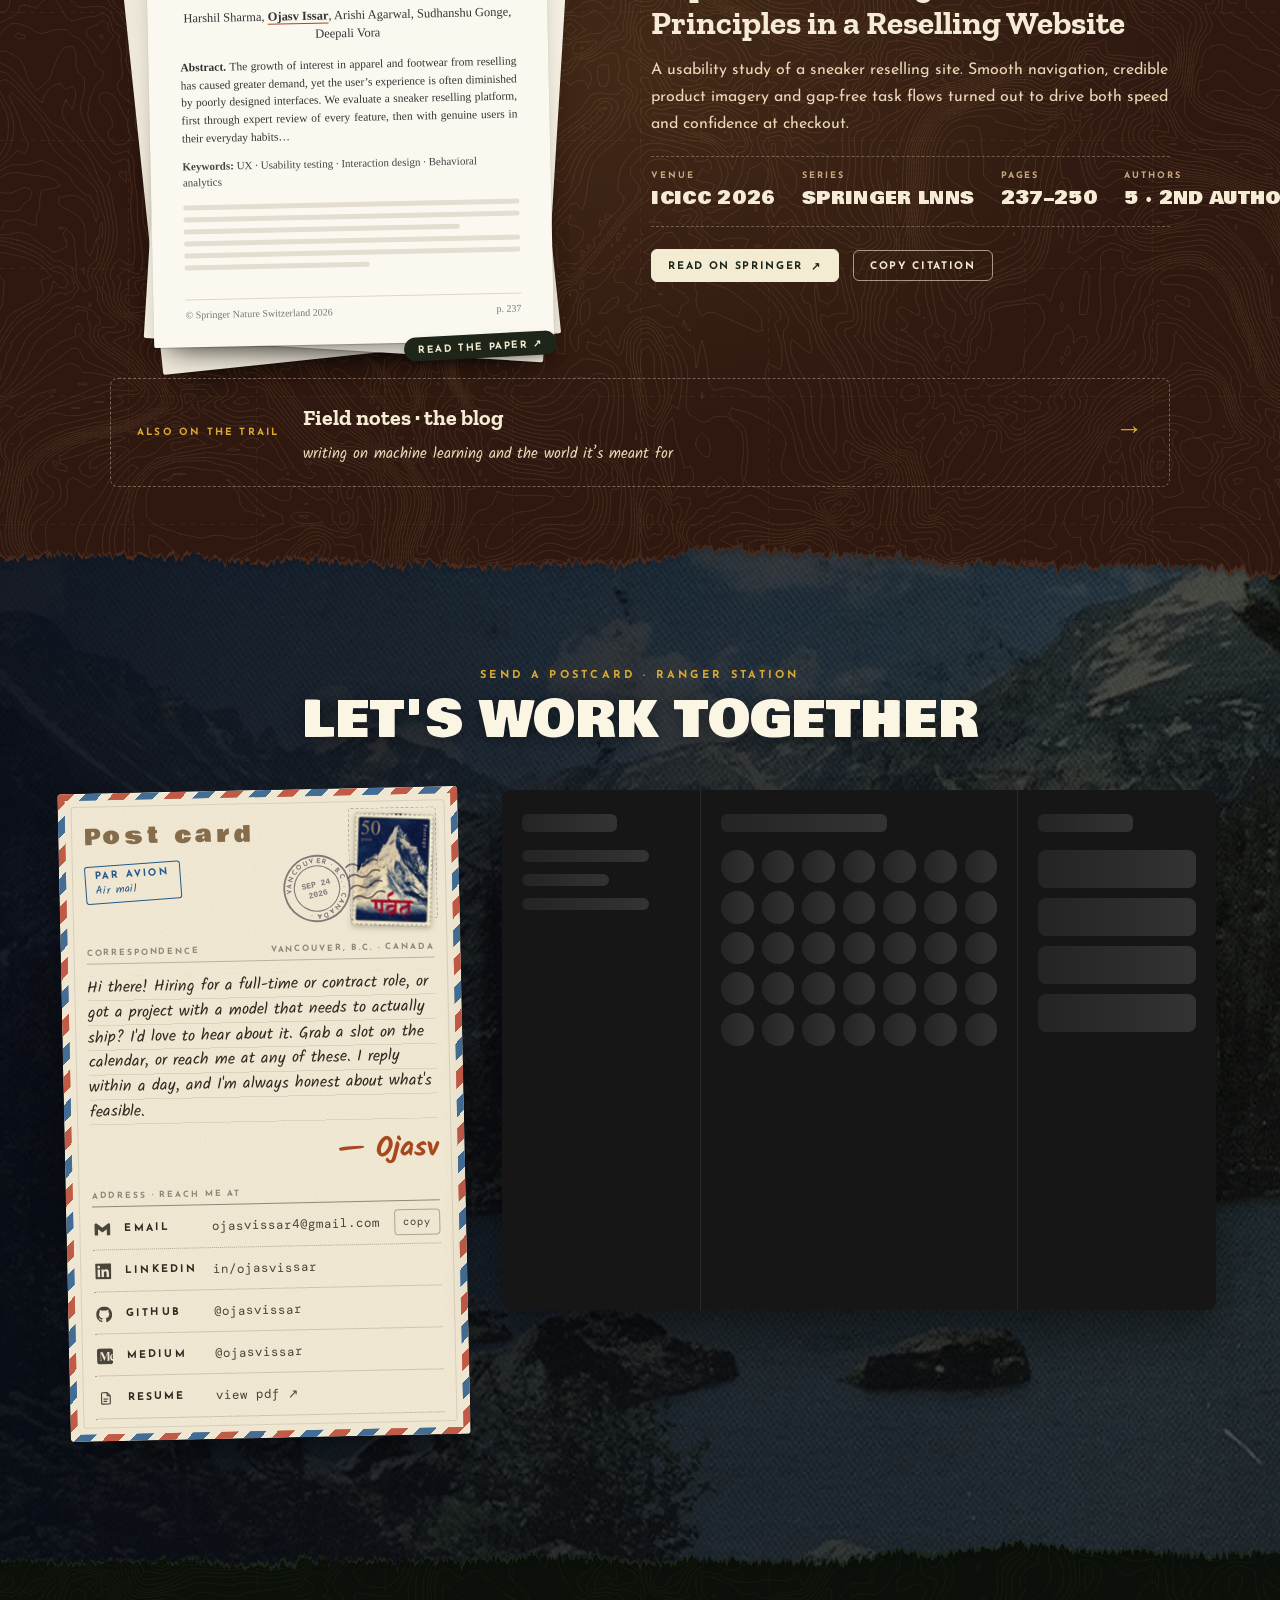
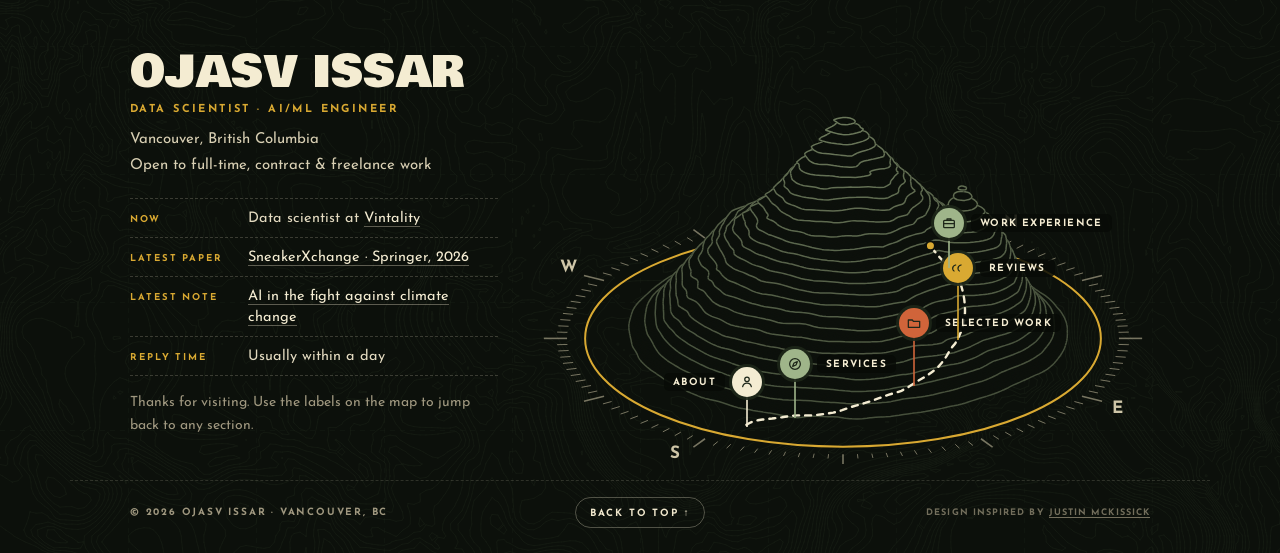
==== commit dd9eb3e1: "Polish the whole site: footer mountain, publications, blog page - Footer: an animated contour mounta" ====
--- a/index.html
+++ b/index.html
@@ -29,7 +29,7 @@
 <link rel="icon" href="favicon-32.png" sizes="32x32" type="image/png" />
 <link rel="apple-touch-icon" href="apple-touch-icon.png" />
 <link rel="manifest" href="site.webmanifest" />
-<script type="application/ld+json">{"@context": "https://schema.org", "@graph": [{"@type": "Person", "@id": "https://ojasvissar.tech/#person", "name": "Ojasv Issar", "url": "https://ojasvissar.tech/", "image": "https://ojasvissar.tech/assets/ojasv.webp", "jobTitle": "Data Scientist & AI/ML Engineer", "description": "Data scientist and AI/ML engineer in Vancouver, BC, building machine learning models, LLM and RAG systems, computer vision, NLP and data pipelines.", "email": "mailto:ojasvissar4@gmail.com", "address": {"@type": "PostalAddress", "addressLocality": "Vancouver", "addressRegion": "BC", "addressCountry": "CA"}, "worksFor": {"@type": "Organization", "name": "Vintality: Tech + Terroir", "url": "https://vintality.com"}, "alumniOf": [{"@type": "CollegeOrUniversity", "name": "University of British Columbia", "url": "https://www.ubc.ca"}, {"@type": "CollegeOrUniversity", "name": "Symbiosis Institute of Technology", "url": "https://www.sitpune.edu.in"}], "hasCredential": {"@type": "EducationalOccupationalCredential", "credentialCategory": "degree", "name": "Master of Data Science", "recognizedBy": {"@type": "CollegeOrUniversity", "name": "University of British Columbia"}}, "knowsAbout": ["Data Science", "Machine Learning", "Artificial Intelligence", "Large Language Models", "Retrieval-Augmented Generation", "Natural Language Processing", "Computer Vision", "Deep Learning", "Data Engineering", "Python", "PyTorch", "AWS"], "sameAs": ["https://www.linkedin.com/in/ojasvissar/", "https://github.com/ojasvissar", "https://medium.com/@ojasvissar"]}, {"@type": "WebSite", "@id": "https://ojasvissar.tech/#website", "url": "https://ojasvissar.tech/", "name": "Ojasv Issar", "publisher": {"@id": "https://ojasvissar.tech/#person"}, "inLanguage": "en"}, {"@type": "ProfilePage", "@id": "https://ojasvissar.tech/#profile", "url": "https://ojasvissar.tech/", "name": "Ojasv Issar · Data Scientist & AI/ML Engineer", "mainEntity": {"@id": "https://ojasvissar.tech/#person"}, "isPartOf": {"@id": "https://ojasvissar.tech/#website"}}]}</script>
+<script type="application/ld+json">{"@context": "https://schema.org", "@graph": [{"@type": "Person", "@id": "https://ojasvissar.tech/#person", "name": "Ojasv Issar", "url": "https://ojasvissar.tech/", "image": "https://ojasvissar.tech/assets/ojasv-wide.webp", "jobTitle": "Data Scientist & AI/ML Engineer", "description": "Data scientist and AI/ML engineer in Vancouver, BC, building machine learning models, LLM and RAG systems, computer vision, NLP and data pipelines.", "email": "mailto:ojasvissar4@gmail.com", "address": {"@type": "PostalAddress", "addressLocality": "Vancouver", "addressRegion": "BC", "addressCountry": "CA"}, "worksFor": {"@type": "Organization", "name": "Vintality: Tech + Terroir", "url": "https://vintality.com"}, "alumniOf": [{"@type": "CollegeOrUniversity", "name": "University of British Columbia", "url": "https://www.ubc.ca"}, {"@type": "CollegeOrUniversity", "name": "Symbiosis Institute of Technology", "url": "https://www.sitpune.edu.in"}], "hasCredential": {"@type": "EducationalOccupationalCredential", "credentialCategory": "degree", "name": "Master of Data Science", "recognizedBy": {"@type": "CollegeOrUniversity", "name": "University of British Columbia"}}, "knowsAbout": ["Data Science", "Machine Learning", "Artificial Intelligence", "Large Language Models", "Retrieval-Augmented Generation", "Natural Language Processing", "Computer Vision", "Deep Learning", "Data Engineering", "Python", "PyTorch", "AWS"], "sameAs": ["https://www.linkedin.com/in/ojasvissar/", "https://github.com/ojasvissar", "https://medium.com/@ojasvissar"]}, {"@type": "WebSite", "@id": "https://ojasvissar.tech/#website", "url": "https://ojasvissar.tech/", "name": "Ojasv Issar", "publisher": {"@id": "https://ojasvissar.tech/#person"}, "inLanguage": "en"}, {"@type": "ProfilePage", "@id": "https://ojasvissar.tech/#profile", "url": "https://ojasvissar.tech/", "name": "Ojasv Issar · Data Scientist & AI/ML Engineer", "mainEntity": {"@id": "https://ojasvissar.tech/#person"}, "isPartOf": {"@id": "https://ojasvissar.tech/#website"}}, {"@type": "ScholarlyArticle", "@id": "https://doi.org/10.1007/978-3-032-30008-9_18", "headline": "SneakerXchange: Enhancing User Experience Through HCI Principles in a Reselling Website", "author": [{"@type": "Person", "name": "Harshil Sharma"}, {"@id": "https://ojasvissar.tech/#person"}, {"@type": "Person", "name": "Arishi Agarwal"}, {"@type": "Person", "name": "Sudhanshu Gonge"}, {"@type": "Person", "name": "Deepali Vora"}], "datePublished": "2026", "isPartOf": {"@type": "Book", "name": "Innovative Computing and Communications", "isPartOf": {"@type": "BookSeries", "name": "Lecture Notes in Networks and Systems"}}, "publisher": {"@type": "Organization", "name": "Springer Nature"}, "pagination": "237-250", "url": "https://doi.org/10.1007/978-3-032-30008-9_18", "sameAs": "https://link.springer.com/chapter/10.1007/978-3-032-30008-9_18"}]}</script>
 <script>
   /* morning or night before first paint: the visitor's own clock decides (7am–7pm is morning);
      a manual flip lasts only for this visit, so the next visit follows the clock again */
@@ -49,7 +49,7 @@
 <link rel="dns-prefetch" href="https://app.cal.com" />
 <link rel="preconnect" href="https://fonts.googleapis.com" />
 <link rel="preconnect" href="https://fonts.gstatic.com" crossorigin />
-<link href="https://fonts.googleapis.com/css2?family=Zilla+Slab:wght@600;700&family=Bowlby+One&family=DM+Mono:wght@400;500&family=Josefin+Sans:wght@400;600;700&family=Kalam:wght@400;700&family=Caveat:wght@500;700&display=swap" rel="stylesheet" />
+<link href="https://fonts.googleapis.com/css2?family=Zilla+Slab:wght@600;700&family=Bowlby+One&family=DM+Mono:wght@400;500&family=Josefin+Sans:wght@400;600;700&family=Kalam:wght@400;700&display=swap" rel="stylesheet" />
 <link rel="stylesheet" href="style.css" />
 </head>
 <body>
@@ -70,12 +70,14 @@
 <a class="skip" href="#work">skip to content</a>
 
 <!-- ── ranger station menu bar ───────────────────────────── -->
+<div class="trail-progress" data-progress aria-hidden="true"></div>
 <header class="topbar" data-topbar>
 
   <div class="pill">
-  <a class="brand" href="#top" aria-label="Ojasv Issar, back to the top">
-    <svg class="brand-mark" viewBox="0 0 40 46" aria-hidden="true"><path class="bm-shield" d="M20 2 L37 8.5 V25 C37 35 29.5 41.5 20 44 C10.5 41.5 3 35 3 25 V8.5 Z"/><path class="bm-peak" d="M8.5 30.5 L16 18.5 L19.5 23.5 L25 14.5 L32 30.5 Z"/><path class="bm-snow" d="M25 14.5 L22.4 18.8 L25 17.9 L27.1 19.6 Z"/><path class="bm-ground" d="M8 33.5 H32"/></svg>
-  </a>
+    <button type="button" class="pill-icon daynight" data-daynight aria-pressed="false" aria-label="switch to night">
+      <svg class="i-sun" viewBox="0 0 24 24" aria-hidden="true"><path d="M12 8a4 4 0 1 0 0 8 4 4 0 0 0 0-8z M12 2.5v2 M12 19.5v2 M2.5 12h2 M19.5 12h2 M5.3 5.3l1.4 1.4 M17.3 17.3l1.4 1.4 M5.3 18.7l1.4-1.4 M17.3 6.7l1.4-1.4"/></svg>
+      <svg class="i-moon" viewBox="0 0 24 24" aria-hidden="true"><path d="M20 14.5A8 8 0 1 1 9.5 4a6.5 6.5 0 0 0 10.5 10.5z"/></svg>
+    </button>
     <span class="pill-sep" aria-hidden="true"></span>
     <nav class="menu" id="menu" aria-label="primary">
       <span class="trail-ind" aria-hidden="true"></span>
@@ -83,12 +85,9 @@
       <a href="#services" data-sec="services">Services</a>
       <a href="#work" data-sec="work">Projects</a>
       <a href="#experience" data-sec="experience">Experience</a>
+      <a href="blog.html">Blog</a>
     </nav>
     <a class="pill-cta" href="resume.html">Résumé</a>
-    <button type="button" class="pill-icon daynight" data-daynight aria-pressed="false" aria-label="switch to night">
-      <svg class="i-sun" viewBox="0 0 24 24" aria-hidden="true"><path d="M12 8a4 4 0 1 0 0 8 4 4 0 0 0 0-8z M12 2.5v2 M12 19.5v2 M2.5 12h2 M19.5 12h2 M5.3 5.3l1.4 1.4 M17.3 17.3l1.4 1.4 M5.3 18.7l1.4-1.4 M17.3 6.7l1.4-1.4"/></svg>
-      <svg class="i-moon" viewBox="0 0 24 24" aria-hidden="true"><path d="M20 14.5A8 8 0 1 1 9.5 4a6.5 6.5 0 0 0 10.5 10.5z"/></svg>
-    </button>
     <button type="button" class="pill-icon menu-toggle" data-menu-toggle aria-expanded="false" aria-controls="menu" aria-label="open menu">
       <svg viewBox="0 0 24 24" aria-hidden="true"><path d="M4 8h16M4 16h16"/></svg>
     </button>
@@ -103,13 +102,12 @@
     <h1 class="hello-title">Ojasv Issar</h1>
     <p class="hello-tag" aria-label="data scientist, AI/ML engineer"><b>{</b><span>data scientist</span><em>·</em><span>ai/ml engineer</span><b>}</b></p>
     <div class="hello-actions">
-      <a class="hbtn hbtn-primary" href="#book"><svg viewBox="0 0 20 20" aria-hidden="true"><path d="M3 5.5h14v9a1 1 0 0 1-1 1H4a1 1 0 0 1-1-1z M3.5 6l6.5 5 6.5-5"/></svg>Get in touch</a>
+      <a class="hbtn hbtn-primary" href="#book"><svg viewBox="0 0 20 20" aria-hidden="true"><path d="M3.5 4.5h13a1 1 0 0 1 1 1v7a1 1 0 0 1-1 1H9l-4 3v-3H3.5a1 1 0 0 1-1-1v-7a1 1 0 0 1 1-1z"/></svg>Let's talk</a>
       <a class="hbtn hbtn-ghost" href="resume.html"><svg viewBox="0 0 20 20" aria-hidden="true"><path d="M10 3.5v9M6 9l4 4 4-4M4.5 16.5h11"/></svg>Resume</a>
     </div>
   </div>
   <div class="fog" aria-hidden="true"><i></i><i></i><i></i></div>
   <a class="script cue" href="#about">the scenic route starts here ↓</a>
-  <div class="tear tear-b" data-tear="bottom" aria-hidden="true"></div>
 </header>
 
 <!-- ── trail signpost nav: parked for now, uncomment to bring it back ──
@@ -125,20 +123,23 @@
 
 <main>
   <!-- ── trusted by: a slow carousel of company marks ────────── -->
-  <div class="trusted" aria-label="companies and teams i've worked with">
+  <div class="trusted" data-cream-topo="1.3,8.1" aria-label="companies and teams i've worked with">
+    <div class="tear tear-t fib-dark" data-tear="top" data-cut="top" aria-hidden="true"></div>
     <p class="caps trusted-label"><i></i>Trusted by teams at<i></i></p>
     <div class="co-marquee"><ul class="co-row" data-marquee><li><a href="https://vintality.com" target="_blank" rel="noopener noreferrer" aria-label="Vintality"><img decoding="async" src="assets/co-vintality.svg" alt="Vintality" class="co-vintality" loading="lazy"/></a></li><li><span aria-label="PavePal"><img decoding="async" src="assets/co-pavepal.webp" alt="PavePal" class="co-pavepal" loading="lazy"/></span></li><li><a href="https://www.ubc.ca" target="_blank" rel="noopener noreferrer" aria-label="University of British Columbia"><img decoding="async" src="assets/co-ubc.webp" alt="University of British Columbia" class="co-ubc" loading="lazy"/></a></li><li><a href="https://spartan-poker.com/" target="_blank" rel="noopener noreferrer" aria-label="Spartan Poker"><img decoding="async" src="assets/co-spartan.webp" alt="Spartan Poker" class="co-spartan" loading="lazy"/></a></li><li><a href="https://escaleratechnologies.com" target="_blank" rel="noopener noreferrer" aria-label="Escalera Technologies"><img decoding="async" src="assets/co-escalera.webp" alt="Escalera Technologies" class="co-escalera" loading="lazy"/></a></li><li><a href="https://techlearniversity.com" target="_blank" rel="noopener noreferrer" aria-label="Tech Learniversity"><img decoding="async" src="assets/co-learniversity.webp" alt="Tech Learniversity" class="co-learn" loading="lazy"/></a></li><li><a href="https://reskilll.com" target="_blank" rel="noopener noreferrer" aria-label="Reskilll"><img decoding="async" src="assets/co-reskilll.webp" alt="Reskilll" class="co-reskilll" loading="lazy"/></a></li></ul></div>
   </div>
 
   <!-- ── about: a statement, and a field credential ─────────── -->
-  <section class="about" id="about" aria-labelledby="about-title">
+  <section class="about" id="about" data-cream-topo="4.2,2.6" aria-labelledby="about-title">
     <div class="about-grid">
       <div class="about-copy" data-anim="up">
         <p class="caps about-kicker">About</p>
+        <pre class="hello-code" data-hello-code aria-label="print Hello, World! Hello, World! I'm Ojasv, a data scientist and AI/ML engineer."><code><span class="hc-p">&gt;&gt;&gt;</span> <span class="hc-f">print</span>(<span class="hc-s">"Hello, World!"</span>)
+<span class="hc-out">Hello, World! I'm Ojasv, a data scientist &amp; AI/ML engineer.</span></code></pre>
         <h2 class="about-title" id="about-title">I build machine learning that makes it <span class="scribble">out of the notebook<svg viewBox="0 0 300 20" preserveAspectRatio="none" aria-hidden="true"><path pathLength="1" d="M3 13 C 60 5, 130 17, 190 9 S 270 6, 297 11"/></svg></span>.</h2>
-        <p>I'm Ojasv, a data scientist and AI/ML engineer. Right now I build the AI models behind a live precision-agriculture platform, turning raw field measurements into decisions that growers act on every day.</p>
+        <p>Right now I build the AI models behind a live precision-agriculture platform, turning raw field measurements into decisions that growers act on every day.</p>
         <p>Over four years I've shipped more than 30 projects end to end: fine-tuned language models that beat research baselines, fraud and churn models running on real users, retrieval-augmented assistants, and the data pipelines underneath them all. I finished my Master of Data Science with a perfect 4.0.</p>
-        <p>I'm inspired by nature, and it shows in how I work. Rivers carve canyons one pass at a time; trees grow a ring a year. Good models are built the same way, with patience and steady iteration. That's why this site is a trail guide: every section is a stop on the route, and the map at the bottom lets you jump anywhere.</p>
+        <p>I'm inspired by nature, and it shows in how I work. Rivers carve canyons one pass at a time; trees grow a ring a year. Good models are built the same way, with patience and steady iteration. That's why this site is a trail guide, with every section a stop on the route.</p>
         <ol class="principles" aria-label="how i work">
           <li><b>01</b><span>If you can't explain a model, it isn't finished.</span></li>
           <li><b>02</b><span>Shipped beats perfect. Then make it better.</span></li>
@@ -147,10 +148,12 @@
       </div>
       <aside class="cred" data-anim="cred" aria-label="field credential">
         <div class="cred-card" data-tilt>
+          <span class="cred-clip" aria-hidden="true"></span>
+          <span class="cred-holo" aria-hidden="true"></span>
           <header class="cred-band"><span>Park service · field credential</span><span>No. OI-2022</span></header>
           <div class="cred-body">
             <div class="cred-top">
-              <figure class="cred-photo"><img decoding="async" src="assets/ojasv.webp" alt="Ojasv Issar" width="400" height="500" loading="lazy" /></figure>
+              <figure class="cred-photo"><img decoding="async" src="assets/ojasv-wide.webp" alt="Ojasv Issar" width="500" height="500" loading="lazy" /></figure>
               <div><p class="cred-name">Ojasv Issar</p><p class="cred-role">Data Scientist · AI/ML Engineer</p></div>
             </div>
             <dl class="cred-fields">
@@ -161,7 +164,10 @@
               <div class="wide"><dt>Focus</dt><dd>Machine learning · LLMs &amp; RAG · data pipelines</dd></div>
             </dl>
             <div class="cred-open"><p>Cleared for</p><ul><li>Full-time</li><li>Contract</li><li>Freelance</li></ul></div>
-            <p class="cred-sign"><span>Ojasv Issar</span><small>signature of bearer</small></p>
+            <div class="cred-foot">
+              <p class="cred-sign"><span>Ojasv Issar</span><small>signature of bearer</small></p>
+              <div class="cred-code" aria-hidden="true"><svg viewBox="0 0 120 30" preserveAspectRatio="none"><rect x="0" y="0" width="2" height="30"/><rect x="4" y="0" width="1" height="30"/><rect x="7" y="0" width="3" height="30"/><rect x="12" y="0" width="1" height="30"/><rect x="15" y="0" width="2" height="30"/><rect x="19" y="0" width="1" height="30"/><rect x="22" y="0" width="3" height="30"/><rect x="27" y="0" width="2" height="30"/><rect x="31" y="0" width="1" height="30"/><rect x="34" y="0" width="1" height="30"/><rect x="37" y="0" width="3" height="30"/><rect x="42" y="0" width="2" height="30"/><rect x="46" y="0" width="1" height="30"/><rect x="49" y="0" width="3" height="30"/><rect x="54" y="0" width="1" height="30"/><rect x="57" y="0" width="2" height="30"/><rect x="61" y="0" width="1" height="30"/><rect x="64" y="0" width="3" height="30"/><rect x="69" y="0" width="2" height="30"/><rect x="73" y="0" width="1" height="30"/><rect x="76" y="0" width="1" height="30"/><rect x="79" y="0" width="3" height="30"/><rect x="84" y="0" width="2" height="30"/><rect x="88" y="0" width="1" height="30"/><rect x="91" y="0" width="2" height="30"/><rect x="95" y="0" width="3" height="30"/><rect x="100" y="0" width="1" height="30"/><rect x="103" y="0" width="2" height="30"/><rect x="107" y="0" width="1" height="30"/><rect x="110" y="0" width="3" height="30"/><rect x="115" y="0" width="2" height="30"/><rect x="118" y="0" width="1" height="30"/></svg><span>OI · 2022 · VAN · 0426</span></div>
+            </div>
             <span class="cred-stamp" aria-hidden="true">Available<small>2026</small></span>
           </div>
         </div>
@@ -172,7 +178,7 @@
   <!-- ── services: a trailhead signpost, one board per route ── -->
   <section class="services" id="services" aria-labelledby="svc-title">
     <canvas class="svc-contours" data-svc-contours aria-hidden="true"></canvas>
-    <div class="tear tear-t" data-tear="top" aria-hidden="true"></div>
+    <div class="tear tear-t fib-cream" data-tear="top" data-cut="about" aria-hidden="true"></div>
     <header class="svc-head reveal">
       <p class="caps">Trailhead · pick a route</p>
       <h2 class="display" id="svc-title">Services</h2>
@@ -217,7 +223,7 @@
     </div>
     <header class="sec-head reveal">
       <h2 class="display">Selected Work</h2>
-      <p class="caps">Field diary · five projects, with results</p>
+      <p class="caps">Field diary · projects, with results</p>
     </header>
     <div class="jn-stage">
       <div class="jn-book" id="project-diary" data-journal tabindex="0" role="region" aria-label="Project field diary. Use the arrow keys or controls to turn pages.">
@@ -319,14 +325,13 @@
     </div>
     <div class="jn-controls">
       <button type="button" class="jn-arrow" data-jn-prev aria-label="previous project"><svg viewBox="0 0 24 24" aria-hidden="true"><path d="M15 5l-7 7 7 7"/></svg></button>
-      <p class="jn-count" role="status" aria-live="polite" aria-atomic="true">entry <b data-jn-count>1</b> of 5<span class="jn-page-label" data-jn-page-label></span></p>
+      <p class="jn-count" role="status" aria-live="polite" aria-atomic="true">entry <b data-jn-count>1</b> of <span data-jn-total>5</span><span class="jn-page-label" data-jn-page-label></span></p>
       <button type="button" class="jn-arrow" data-jn-next aria-label="next project"><svg viewBox="0 0 24 24" aria-hidden="true"><path d="M9 5l7 7-7 7"/></svg></button>
     </div>
     <dialog class="jn-photo-viewer" data-jn-photo-viewer aria-label="Enlarged project photo">
       <button type="button" class="jn-photo-close" data-jn-photo-close aria-label="Close enlarged photo">×</button>
       <div class="jn-photo-viewer-body" data-jn-photo-body></div>
     </dialog>
-    <div class="tear tear-b" data-tear="bottom" aria-hidden="true"></div>
   </section>
 
   <div class="view-toggle" role="group" aria-label="gallery view">
@@ -337,7 +342,8 @@
   </div>
 
   <!-- ── reviews: the summit register ───────────────────── -->
-  <section class="register" id="reviews" aria-labelledby="reg-title">
+  <section class="register" id="reviews" data-cream-topo="6.8,5.5" aria-labelledby="reg-title">
+    <div class="tear tear-t fib-dark" data-tear="top" data-cut="work" aria-hidden="true"></div>
     <header class="reg-head reveal">
       <p class="caps">Summit register · signed by clients</p>
       <h2 class="display" id="reg-title">Client reviews</h2>
@@ -348,7 +354,7 @@
 
   <!-- ── experience: topo map ────────────────────────────── -->
   <section class="topo" id="experience">
-    <div class="tear tear-t" data-tear="top" aria-hidden="true"></div>
+    <div class="tear tear-t fib-cream" data-tear="top" data-cut="reviews" aria-hidden="true"></div>
     <div class="topo-map" data-topo aria-hidden="true"></div>
     <div class="topo-fog" aria-hidden="true"><i></i><i></i><i></i><i></i><i></i><i></i><i></i></div>
     <header class="topo-title">
@@ -369,6 +375,7 @@
 
   <!-- ── toolkit: tree rings ─────────────────────────────── -->
   <section class="rings" id="pack" aria-labelledby="rings-title">
+    <canvas class="rings-contours" data-rings-contours aria-hidden="true"></canvas>
     <div class="tear tear-t rings-tear" data-tear="top" data-cut="experience" aria-hidden="true"></div>
     <div class="rings-grid">
       <div class="rings-copy">
@@ -383,11 +390,11 @@
       </div>
     </div>
     <script type="application/json" data-tools>[{"z": 0, "n": "Python", "note": "the whole kit starts here. still my first language", "p": "M14.25.18l.9.2.73.26.59.3.45.32.34.34.25.34.16.33.1.3.04.26.02.2-.01.13V8.5l-.05.63-.13.55-.21.46-.26.38-.3.31-.33.25-.35.19-.35.14-.33.1-.3.07-.26.04-.21.02H8.77l-.69.05-.59.14-.5.22-.41.27-.33.32-.27.35-.2.36-.15.37-.1.35-.07.32-.04.27-.02.21v3.06H3.17l-.21-.03-.28-.07-.32-.12-.35-.18-.36-.26-.36-.36-.35-.46-.32-.59-.28-.73-.21-.88-.14-1.05-.05-1.23.06-1.22.16-1.04.24-.87.32-.71.36-.57.4-.44.42-.33.42-.24.4-.16.36-.1.32-.05.24-.01h.16l.06.01h8.16v-.83H6.18l-.01-2.75-.02-.37.05-.34.11-.31.17-.28.25-.26.31-.23.38-.2.44-.18.51-.15.58-.12.64-.1.71-.06.77-.04.84-.02 1.27.05zm-6.3 1.98l-.23.33-.08.41.08.41.23.34.33.22.41.09.41-.09.33-.22.23-.34.08-.41-.08-.41-.23-.33-.33-.22-.41-.09-.41.09zm13.09 3.95l.28.06.32.12.35.18.36.27.36.35.35.47.32.59.28.73.21.88.14 1.04.05 1.23-.06 1.23-.16 1.04-.24.86-.32.71-.36.57-.4.45-.42.33-.42.24-.4.16-.36.09-.32.05-.24.02-.16-.01h-8.22v.82h5.84l.01 2.76.02.36-.05.34-.11.31-.17.29-.25.25-.31.24-.38.2-.44.17-.51.15-.58.13-.64.09-.71.07-.77.04-.84.01-1.27-.04-1.07-.14-.9-.2-.73-.25-.59-.3-.45-.33-.34-.34-.25-.34-.16-.33-.1-.3-.04-.25-.02-.2.01-.13v-5.34l.05-.64.13-.54.21-.46.26-.38.3-.32.33-.24.35-.2.35-.14.33-.1.3-.06.26-.04.21-.02.13-.01h5.84l.69-.05.59-.14.5-.21.41-.28.33-.32.27-.35.2-.36.15-.36.1-.35.07-.32.04-.28.02-.21V6.07h2.09l.14.01zm-6.47 14.25l-.23.33-.08.41.08.41.23.33.33.23.41.08.41-.08.33-.23.23-.33.08-.41-.08-.41-.23-.33-.33-.23-.41-.08-.41.08z", "m": ""}, {"z": 0, "n": "R", "note": "regression diagnostics, VIF and reproducible R Markdown", "p": "M12 2.746c-6.627 0-12 3.599-12 8.037 0 3.897 4.144 7.144 9.64 7.88V16.26c-2.924-.915-4.925-2.755-4.925-4.877 0-3.035 4.084-5.494 9.12-5.494 5.038 0 8.757 1.683 8.757 5.494 0 1.976-.999 3.379-2.662 4.272.09.066.174.128.258.216.169.149.25.363.372.544 2.128-1.45 3.44-3.437 3.44-5.631 0-4.44-5.373-8.038-12-8.038zm-2.111 4.99v13.516l4.093-.002-.002-5.291h1.1c.225 0 .321.066.549.25.272.22.715.982.715.982l2.164 4.063 4.627-.002-2.864-4.826s-.086-.193-.265-.383a2.22 2.22 0 00-.582-.416c-.422-.214-1.149-.434-1.149-.434s3.578-.264 3.578-3.826c0-3.562-3.744-3.63-3.744-3.63zm4.127 2.93l2.478.002s1.149-.062 1.149 1.127c0 1.165-1.149 1.17-1.149 1.17h-2.478zm1.754 6.119c-.494.049-1.012.079-1.54.088v1.807a16.622 16.622 0 002.37-.473l-.471-.891s-.108-.183-.248-.394c-.039-.054-.08-.098-.111-.137z", "m": ""}, {"z": 0, "n": "SQL + Postgres", "note": "the joins nobody else wants, plus pgvector for search", "p": "M23.5594 14.7228a.5269.5269 0 0 0-.0563-.1191c-.139-.2632-.4768-.3418-1.0074-.2321-1.6533.3411-2.2935.1312-2.5256-.0191 1.342-2.0482 2.445-4.522 3.0411-6.8297.2714-1.0507.7982-3.5237.1222-4.7316a1.5641 1.5641 0 0 0-.1509-.235C21.6931.9086 19.8007.0248 17.5099.0005c-1.4947-.0158-2.7705.3461-3.1161.4794a9.449 9.449 0 0 0-.5159-.0816 8.044 8.044 0 0 0-1.3114-.1278c-1.1822-.0184-2.2038.2642-3.0498.8406-.8573-.3211-4.7888-1.645-7.2219.0788C.9359 2.1526.3086 3.8733.4302 6.3043c.0409.818.5069 3.334 1.2423 5.7436.4598 1.5065.9387 2.7019 1.4334 3.582.553.9942 1.1259 1.5933 1.7143 1.7895.4474.1491 1.1327.1441 1.8581-.7279.8012-.9635 1.5903-1.8258 1.9446-2.2069.4351.2355.9064.3625 1.39.3772a.0569.0569 0 0 0 .0004.0041 11.0312 11.0312 0 0 0-.2472.3054c-.3389.4302-.4094.5197-1.5002.7443-.3102.064-1.1344.2339-1.1464.8115-.0025.1224.0329.2309.0919.3268.2269.4231.9216.6097 1.015.6331 1.3345.3335 2.5044.092 3.3714-.6787-.017 2.231.0775 4.4174.3454 5.0874.2212.5529.7618 1.9045 2.4692 1.9043.2505 0 .5263-.0291.8296-.0941 1.7819-.3821 2.5557-1.1696 2.855-2.9059.1503-.8707.4016-2.8753.5388-4.1012.0169-.0703.0357-.1207.057-.1362.0007-.0005.0697-.0471.4272.0307a.3673.3673 0 0 0 .0443.0068l.2539.0223.0149.001c.8468.0384 1.9114-.1426 2.5312-.4308.6438-.2988 1.8057-1.0323 1.5951-1.6698zM2.371 11.8765c-.7435-2.4358-1.1779-4.8851-1.2123-5.5719-.1086-2.1714.4171-3.6829 1.5623-4.4927 1.8367-1.2986 4.8398-.5408 6.108-.13-.0032.0032-.0066.0061-.0098.0094-2.0238 2.044-1.9758 5.536-1.9708 5.7495-.0002.0823.0066.1989.0162.3593.0348.5873.0996 1.6804-.0735 2.9184-.1609 1.1504.1937 2.2764.9728 3.0892.0806.0841.1648.1631.2518.2374-.3468.3714-1.1004 1.1926-1.9025 2.1576-.5677.6825-.9597.5517-1.0886.5087-.3919-.1307-.813-.5871-1.2381-1.3223-.4796-.839-.9635-2.0317-1.4155-3.5126zm6.0072 5.0871c-.1711-.0428-.3271-.1132-.4322-.1772.0889-.0394.2374-.0902.4833-.1409 1.2833-.2641 1.4815-.4506 1.9143-1.0002.0992-.126.2116-.2687.3673-.4426a.3549.3549 0 0 0 .0737-.1298c.1708-.1513.2724-.1099.4369-.0417.156.0646.3078.26.3695.4752.0291.1016.0619.2945-.0452.4444-.9043 1.2658-2.2216 1.2494-3.1676 1.0128zm2.094-3.988-.0525.141c-.133.3566-.2567.6881-.3334 1.003-.6674-.0021-1.3168-.2872-1.8105-.8024-.6279-.6551-.9131-1.5664-.7825-2.5004.1828-1.3079.1153-2.4468.079-3.0586-.005-.0857-.0095-.1607-.0122-.2199.2957-.2621 1.6659-.9962 2.6429-.7724.4459.1022.7176.4057.8305.928.5846 2.7038.0774 3.8307-.3302 4.7363-.084.1866-.1633.3629-.2311.5454zm7.3637 4.5725c-.0169.1768-.0358.376-.0618.5959l-.146.4383a.3547.3547 0 0 0-.0182.1077c-.0059.4747-.054.6489-.115.8693-.0634.2292-.1353.4891-.1794 1.0575-.11 1.4143-.8782 2.2267-2.4172 2.5565-1.5155.3251-1.7843-.4968-2.0212-1.2217a6.5824 6.5824 0 0 0-.0769-.2266c-.2154-.5858-.1911-1.4119-.1574-2.5551.0165-.5612-.0249-1.9013-.3302-2.6462.0044-.2932.0106-.5909.019-.8918a.3529.3529 0 0 0-.0153-.1126 1.4927 1.4927 0 0 0-.0439-.208c-.1226-.4283-.4213-.7866-.7797-.9351-.1424-.059-.4038-.1672-.7178-.0869.067-.276.1831-.5875.309-.9249l.0529-.142c.0595-.16.134-.3257.213-.5012.4265-.9476 1.0106-2.2453.3766-5.1772-.2374-1.0981-1.0304-1.6343-2.2324-1.5098-.7207.0746-1.3799.3654-1.7088.5321a5.6716 5.6716 0 0 0-.1958.1041c.0918-1.1064.4386-3.1741 1.7357-4.4823a4.0306 4.0306 0 0 1 .3033-.276.3532.3532 0 0 0 .1447-.0644c.7524-.5706 1.6945-.8506 2.802-.8325.4091.0067.8017.0339 1.1742.081 1.939.3544 3.2439 1.4468 4.0359 2.3827.8143.9623 1.2552 1.9315 1.4312 2.4543-1.3232-.1346-2.2234.1268-2.6797.779-.9926 1.4189.543 4.1729 1.2811 5.4964.1353.2426.2522.4522.2889.5413.2403.5825.5515.9713.7787 1.2552.0696.087.1372.1714.1885.245-.4008.1155-1.1208.3825-1.0552 1.717-.0123.1563-.0423.4469-.0834.8148-.0461.2077-.0702.4603-.0994.7662zm.8905-1.6211c-.0405-.8316.2691-.9185.5967-1.0105a2.8566 2.8566 0 0 0 .135-.0406 1.202 1.202 0 0 0 .1342.103c.5703.3765 1.5823.4213 3.0068.1344-.2016.1769-.5189.3994-.9533.6011-.4098.1903-1.0957.333-1.7473.3636-.7197.0336-1.0859-.0807-1.1721-.151zm.5695-9.2712c-.0059.3508-.0542.6692-.1054 1.0017-.055.3576-.112.7274-.1264 1.1762-.0142.4368.0404.8909.0932 1.3301.1066.887.216 1.8003-.2075 2.7014a3.5272 3.5272 0 0 1-.1876-.3856c-.0527-.1276-.1669-.3326-.3251-.6162-.6156-1.1041-2.0574-3.6896-1.3193-4.7446.3795-.5427 1.3408-.5661 2.1781-.463zm.2284 7.0137a12.3762 12.3762 0 0 0-.0853-.1074l-.0355-.0444c.7262-1.1995.5842-2.3862.4578-3.4385-.0519-.4318-.1009-.8396-.0885-1.2226.0129-.4061.0666-.7543.1185-1.0911.0639-.415.1288-.8443.1109-1.3505.0134-.0531.0188-.1158.0118-.1902-.0457-.4855-.5999-1.938-1.7294-3.253-.6076-.7073-1.4896-1.4972-2.6889-2.0395.5251-.1066 1.2328-.2035 2.0244-.1859 2.0515.0456 3.6746.8135 4.8242 2.2824a.908.908 0 0 1 .0667.1002c.7231 1.3556-.2762 6.2751-2.9867 10.5405zm-8.8166-6.1162c-.025.1794-.3089.4225-.6211.4225a.5821.5821 0 0 1-.0809-.0056c-.1873-.026-.3765-.144-.5059-.3156-.0458-.0605-.1203-.178-.1055-.2844.0055-.0401.0261-.0985.0925-.1488.1182-.0894.3518-.1226.6096-.0867.3163.0441.6426.1938.6113.4186zm7.9305-.4114c.0111.0792-.049.201-.1531.3102-.0683.0717-.212.1961-.4079.2232a.5456.5456 0 0 1-.075.0052c-.2935 0-.5414-.2344-.5607-.3717-.024-.1765.2641-.3106.5611-.352.297-.0414.6111.0088.6356.1851z", "m": ""}, {"z": 1, "n": "PyTorch", "note": "vision transformers, LSTMs and custom training loops", "p": "M12.005 0L4.952 7.053a9.865 9.865 0 000 14.022 9.866 9.866 0 0014.022 0c3.984-3.9 3.986-10.205.085-14.023l-1.744 1.743c2.904 2.905 2.904 7.634 0 10.538s-7.634 2.904-10.538 0-2.904-7.634 0-10.538l4.647-4.646.582-.665zm3.568 3.899a1.327 1.327 0 00-1.327 1.327 1.327 1.327 0 001.327 1.328A1.327 1.327 0 0016.9 5.226 1.327 1.327 0 0015.573 3.9z", "m": ""}, {"z": 1, "n": "scikit-learn", "note": "honest baselines, pipelines and RFE", "p": "M15.601 5.53c-1.91.035-3.981.91-5.63 2.56-2.93 2.93-2.083 8.53-1.088 9.525.805.804 6.595 1.843 9.526-1.088a9.74 9.74 0 0 0 .584-.643c.043-.292.205-.66.489-1.106a1.848 1.848 0 0 1-.537.176c-.144.265-.37.55-.676.855-.354.335-.607.554-.76.656a.795.795 0 0 1-.437.152c-.35 0-.514-.308-.494-.924-.22.316-.425.549-.612.7a.914.914 0 0 1-.578.224c-.194 0-.36-.09-.496-.273a1.03 1.03 0 0 1-.193-.507 4.016 4.016 0 0 1-.726.583c-.224.132-.47.197-.74.197-.3 0-.543-.096-.727-.288a.978.978 0 0 1-.257-.524v.004c-.3.276-.564.48-.79.611a1.295 1.295 0 0 1-.649.197.693.693 0 0 1-.571-.275c-.145-.183-.218-.43-.218-.739 0-.464.101-1.02.302-1.67.201-.65.445-1.25.733-1.797l.842-.312a.21.21 0 0 1 .06-.013c.063 0 .116.047.157.14.04.095.061.221.061.38 0 .451-.104.888-.312 1.31-.207.422-.532.873-.974 1.352-.018.23-.027.388-.027.474 0 .193.036.345.106.458.071.113.165.169.282.169a.71.71 0 0 0 .382-.13c.132-.084.333-.26.602-.523.028-.418.187-.798.482-1.142.324-.38.685-.569 1.08-.569.206 0 .37.054.494.16a.524.524 0 0 1 .186.417c0 .458-.486.829-1.459 1.114.088.43.32.646.693.646a.807.807 0 0 0 .417-.117c.129-.076.321-.243.575-.497.032-.252.118-.495.259-.728.182-.3.416-.544.701-.73.285-.185.537-.278.756-.278.276 0 .47.127.58.381l.677-.374h.186l-.292.971c-.15.488-.226.823-.226 1.004 0 .19.067.285.202.285.086 0 .181-.045.285-.137.104-.092.25-.232.437-.42v.001c.143-.155.274-.32.392-.494-.19-.084-.285-.21-.285-.375 0-.17.058-.352.174-.545.116-.194.275-.29.479-.29.172 0 .258.088.258.265 0 .139-.05.338-.149.596.367-.04.687-.32.961-.842l.228-.01c1.059-2.438.828-5.075-.83-6.732-1.019-1.02-2.408-1.5-3.895-1.471zm4.725 8.203a8.938 8.938 0 0 1-1.333 2.151 1.09 1.09 0 0 0-.012.147c0 .168.047.309.14.423.092.113.206.17.34.17.296 0 .714-.264 1.254-.787-.001.04-.003.08-.003.121 0 .146.012.368.036.666l.733-.172c0-.2.003-.357.01-.474.01-.157.033-.33.066-.517.02-.11.07-.216.152-.315l.186-.216a5.276 5.276 0 0 1 .378-.397c.062-.055.116-.099.162-.13a.26.26 0 0 1 .123-.046c.055 0 .083.035.083.106 0 .07-.052.236-.156.497-.194.486-.292.848-.292 1.084 0 .175.046.314.136.418a.45.45 0 0 0 .358.155c.365 0 .803-.269 1.313-.808v-.381c-.361.426-.623.64-.784.64-.109 0-.163-.067-.163-.2 0-.1.065-.316.195-.65.19-.486.285-.836.285-1.048a.464.464 0 0 0-.112-.319.36.36 0 0 0-.282-.127c-.165 0-.354.077-.567.233-.213.156-.5.436-.863.84.053-.262.165-.622.335-1.08l-.809.156a6.54 6.54 0 0 0-.399 1.074c-.04.156-.07.316-.092.48a7.447 7.447 0 0 1-.49.45.38.38 0 0 1-.229.08.208.208 0 0 1-.174-.082.352.352 0 0 1-.064-.222c0-.1.019-.214.056-.343.038-.13.12-.373.249-.731l.308-.849zm-17.21-2.927c-.863-.016-1.67.263-2.261.854-1.352 1.352-1.07 3.827.631 5.527 1.7 1.701 4.95 1.21 5.527.632.467-.466 1.07-3.827-.631-5.527-.957-.957-2.158-1.465-3.267-1.486zm12.285.358h.166v.21H15.4zm.427 0h.166v.865l.46-.455h.195l-.364.362.428.684h-.198l-.357-.575-.164.166v.41h-.166zm1.016 0h.166v.21h-.166zm.481.122h.166v.288h.172v.135h-.172v.717c0 .037.006.062.02.075.012.013.037.02.074.02a.23.23 0 0 0 .078-.01v.141a.802.802 0 0 1-.136.014.23.23 0 0 1-.15-.043.15.15 0 0 1-.052-.123v-.79h-.141v-.136h.141zm-3.562.258c.081 0 .15.012.207.038.057.024.1.061.13.11s.045.106.045.173h-.176c-.006-.111-.075-.167-.208-.167a.285.285 0 0 0-.164.041.134.134 0 0 0-.06.117c0 .035.015.065.045.088.03.024.08.044.15.06l.16.039a.47.47 0 0 1 .224.105c.047.046.07.108.07.186a.3.3 0 0 1-.052.175.327.327 0 0 1-.152.116.585.585 0 0 1-.226.041c-.136 0-.24-.03-.309-.088-.069-.059-.105-.149-.109-.269h.176c.004.037.01.065.017.084a.166.166 0 0 0 .034.054c.044.043.112.065.204.065a.31.31 0 0 0 .177-.045.139.139 0 0 0 .067-.119.116.116 0 0 0-.038-.09.287.287 0 0 0-.124-.055l-.156-.038a1.248 1.248 0 0 1-.159-.05.359.359 0 0 1-.098-.061.22.22 0 0 1-.058-.083.32.32 0 0 1-.016-.108c0-.096.036-.174.109-.232a.45.45 0 0 1 .29-.087zm1.035 0a.46.46 0 0 1 .202.043.351.351 0 0 1 .187.212.577.577 0 0 1 .023.126h-.168a.256.256 0 0 0-.078-.168.242.242 0 0 0-.17-.06.248.248 0 0 0-.155.05.306.306 0 0 0-.1.144.662.662 0 0 0-.034.224.58.58 0 0 0 .035.214.299.299 0 0 0 .101.135.261.261 0 0 0 .157.048c.142 0 .227-.084.256-.252h.167a.519.519 0 0 1-.065.22.35.35 0 0 1-.146.138.464.464 0 0 1-.216.048.448.448 0 0 1-.246-.066.441.441 0 0 1-.161-.192.703.703 0 0 1-.057-.293c0-.085.01-.163.032-.233a.522.522 0 0 1 .095-.182.403.403 0 0 1 .15-.117.453.453 0 0 1 .191-.04zm.603.03h.166v1.046H15.4zm1.443 0h.166v1.046h-.166zm-5.05.618c-.08 0-.2.204-.356.611-.155.407-.308.977-.459 1.71.281-.312.509-.662.683-1.05.175-.387.262-.72.262-.999a.455.455 0 0 0-.036-.197c-.025-.05-.056-.075-.093-.075zm4.662 1.797c-.221 0-.431.188-.629.563-.197.376-.296.722-.296 1.038 0 .12.029.216.088.29a.273.273 0 0 0 .223.111c.221 0 .43-.188.625-.565.196-.377.294-.725.294-1.043a.457.457 0 0 0-.083-.29.269.269 0 0 0-.222-.104zm-2.848.007c-.146 0-.285.11-.417.333-.133.222-.2.51-.2.866.566-.159.849-.452.849-.881 0-.212-.077-.318-.232-.318Z", "m": ""}, {"z": 1, "n": "XGBoost", "note": "the ensemble that sorted 958,524 asteroids", "p": "", "m": "XG"}, {"z": 1, "n": "TensorFlow", "note": "still in the kit for models born in it", "p": "M1.292 5.856L11.54 0v24l-4.095-2.378V7.603l-6.168 3.564.015-5.31zm21.43 5.311l-.014-5.31L12.46 0v24l4.095-2.378V14.87l3.092 1.788-.018-4.618-3.074-1.756V7.603l6.168 3.564z", "m": ""}, {"z": 1, "n": "OpenCV", "note": "detection, classification and visual pipelines", "p": "M11.8992.8525C8.735.8525 6.17 3.4175 6.17 6.5817c0 2.102 1.1321 3.9398 2.8198 4.9366l1.6412-2.7849c.0411-.0699.0176-.1593-.0495-.2048-.6233-.4227-1.0328-1.137-1.0328-1.947 0-1.298 1.0524-2.3504 2.3505-2.3504 1.2981 0 2.3505 1.0524 2.3505 2.3505 0 .8098-.4095 1.5242-1.0328 1.947-.0671.0454-.0907.1348-.0495.2047l1.6414 2.785c1.6878-.9969 2.8199-2.8346 2.8199-4.9367 0-3.1642-2.5653-5.7292-5.7295-5.7292zm-6.17 10.8366C2.565 11.6891 0 14.2541 0 17.4183c0 3.1642 2.565 5.7292 5.7292 5.7292 3.1798 0 5.8074-2.6995 5.7275-5.8762H8.2313c-.0847 0-.1513.0717-.1519.1564-.0082 1.266-1.0644 2.3411-2.3502 2.3411-1.2981 0-2.3505-1.0524-2.3505-2.3505 0-1.2982 1.0524-2.3505 2.3505-2.3505.34 0 .663.0724.9547.2022.0713.0318.1566.0077.1962-.0595l1.6464-2.7935c-.8273-.4636-1.7815-.7279-2.7973-.7279zm15.4424.7614l-1.6366 2.7878c-.041.07-.0172.1594.05.2048.624.4217 1.0348 1.1354 1.0363 1.9452.0022 1.298-1.0483 2.352-2.3465 2.3542-1.298.0023-2.3523-1.0482-2.3545-2.3462-.0015-.8098.4068-1.5248 1.0294-1.9486.067-.0457.0905-.1353.0492-.2051l-1.6464-2.7818c-1.6859.9998-2.8146 2.8394-2.811 4.9415.0056 3.1641 2.575 5.7248 5.7393 5.7192 3.1641-.0054 5.7246-2.575 5.7192-5.7392-.0037-2.1022-1.139-3.938-2.8284-4.9318z", "m": ""}, {"z": 1, "n": "spaCy", "note": "fast tokenising and NER when a transformer is overkill", "p": "M3.001 11.213c-.55-.065-.591-.803-1.297-.738-.342 0-.66.143-.66.457 0 .473.73.517 1.17.636.75.228 1.476.383 1.476 1.199 0 1.035-.811 1.394-1.884 1.394-.897 0-1.806-.318-1.806-1.142 0-.228.22-.407.432-.407.269 0 .363.114.457.301.208.367.44.563 1.019.563.367 0 .742-.139.742-.457 0-.452-.46-.55-.937-.66C.869 12.122.143 12 .057 11.062c-.09-1.598 3.242-1.659 3.433-.257-.004.253-.24.408-.489.408ZM6.964 9.81c1.171 0 1.835.979 1.835 2.186 0 1.211-.644 2.185-1.835 2.185-.66 0-1.072-.281-1.37-.713v1.598c0 .481-.155.714-.505.714-.428 0-.506-.273-.506-.714v-4.648c0-.379.159-.612.506-.612.326 0 .505.257.505.612v.13c.331-.416.71-.738 1.37-.738Zm-.277 3.54c.685 0 .991-.632.991-1.37 0-.722-.31-1.37-.991-1.37-.714 0-1.044.587-1.044 1.37 0 .762.335 1.37 1.044 1.37Zm2.907-2.398c0-.84.967-1.142 1.904-1.142 1.317 0 1.86.384 1.86 1.656v1.223c0 .29.179.869.179 1.044 0 .265-.244.432-.505.432-.29 0-.506-.342-.661-.587-.428.342-.881.587-1.574.587-.766 0-1.37-.453-1.37-1.199 0-.66.473-1.039 1.044-1.17 0 .004 1.835-.432 1.835-.436 0-.563-.2-.812-.791-.812-.522 0-.787.143-.991.457-.163.237-.143.379-.457.379-.253-.004-.473-.175-.473-.432Zm1.566 2.524c.803 0 1.142-.424 1.142-1.268v-.18c-.216.074-1.089.29-1.325.327-.253.049-.506.236-.506.534.008.326.342.587.689.587Zm5.9-5.26c1.134 0 2.361.677 2.361 1.753a.49.49 0 0 1-.481.506c-.371 0-.424-.2-.587-.481-.273-.502-.596-.836-1.297-.836-1.085-.008-1.57.921-1.57 2.079 0 1.167.404 2.007 1.525 2.007.746 0 1.158-.433 1.37-.991.086-.257.241-.506.563-.506.253 0 .506.257.506.534 0 1.142-1.167 1.933-2.365 1.933-1.313 0-2.055-.555-2.463-1.476a3.48 3.48 0 0 1-.326-1.525c-.009-1.77 1.023-2.997 2.764-2.997Zm6.483 1.594c.29 0 .457.188.457.481 0 .119-.094.355-.13.482l-1.395 3.665c-.31.795-.542 1.346-1.598 1.346-.502 0-.938-.045-.938-.481 0-.253.191-.38.457-.38.048 0 .13.025.179.025.077 0 .13.024.179.024.53 0 .604-.542.791-.917L20.2 10.724c-.078-.18-.131-.302-.131-.408 0-.294.229-.506.534-.506.343 0 .478.269.563.563l.889 2.642.889-2.442c.134-.379.147-.763.599-.763Z", "m": ""}, {"z": 2, "n": "Hugging Face", "note": "BERT and XLM-RoBERTa fine-tuning that beat a client baseline", "p": "M12.025 1.13c-5.77 0-10.449 4.647-10.449 10.378 0 1.112.178 2.181.503 3.185.064-.222.203-.444.416-.577a.96.96 0 0 1 .524-.15c.293 0 .584.124.84.284.278.173.48.408.71.694.226.282.458.611.684.951v-.014c.017-.324.106-.622.264-.874s.403-.487.762-.543c.3-.047.596.06.787.203s.31.313.4.467c.15.257.212.468.233.542.01.026.653 1.552 1.657 2.54.616.605 1.01 1.223 1.082 1.912.055.537-.096 1.059-.38 1.572.637.121 1.294.187 1.967.187.657 0 1.298-.063 1.921-.178-.287-.517-.44-1.041-.384-1.581.07-.69.465-1.307 1.081-1.913 1.004-.987 1.647-2.513 1.657-2.539.021-.074.083-.285.233-.542.09-.154.208-.323.4-.467a1.08 1.08 0 0 1 .787-.203c.359.056.604.29.762.543s.247.55.265.874v.015c.225-.34.457-.67.683-.952.23-.286.432-.52.71-.694.257-.16.547-.284.84-.285a.97.97 0 0 1 .524.151c.228.143.373.388.43.625l.006.04a10.3 10.3 0 0 0 .534-3.273c0-5.731-4.678-10.378-10.449-10.378M8.327 6.583a1.5 1.5 0 0 1 .713.174 1.487 1.487 0 0 1 .617 2.013c-.183.343-.762-.214-1.102-.094-.38.134-.532.914-.917.71a1.487 1.487 0 0 1 .69-2.803m7.486 0a1.487 1.487 0 0 1 .689 2.803c-.385.204-.536-.576-.916-.71-.34-.12-.92.437-1.103.094a1.487 1.487 0 0 1 .617-2.013 1.5 1.5 0 0 1 .713-.174m-10.68 1.55a.96.96 0 1 1 0 1.921.96.96 0 0 1 0-1.92m13.838 0a.96.96 0 1 1 0 1.92.96.96 0 0 1 0-1.92M8.489 11.458c.588.01 1.965 1.157 3.572 1.164 1.607-.007 2.984-1.155 3.572-1.164.196-.003.305.12.305.454 0 .886-.424 2.328-1.563 3.202-.22-.756-1.396-1.366-1.63-1.32q-.011.001-.02.006l-.044.026-.01.008-.03.024q-.018.017-.035.036l-.032.04a1 1 0 0 0-.058.09l-.014.025q-.049.088-.11.19a1 1 0 0 1-.083.116 1.2 1.2 0 0 1-.173.18q-.035.029-.075.058a1.3 1.3 0 0 1-.251-.243 1 1 0 0 1-.076-.107c-.124-.193-.177-.363-.337-.444-.034-.016-.104-.008-.2.022q-.094.03-.216.087-.06.028-.125.063l-.13.074q-.067.04-.136.086a3 3 0 0 0-.135.096 3 3 0 0 0-.26.219 2 2 0 0 0-.12.121 2 2 0 0 0-.106.128l-.002.002a2 2 0 0 0-.09.132l-.001.001a1.2 1.2 0 0 0-.105.212q-.013.036-.024.073c-1.139-.875-1.563-2.317-1.563-3.203 0-.334.109-.457.305-.454m.836 10.354c.824-1.19.766-2.082-.365-3.194-1.13-1.112-1.789-2.738-1.789-2.738s-.246-.945-.806-.858-.97 1.499.202 2.362c1.173.864-.233 1.45-.685.64-.45-.812-1.683-2.896-2.322-3.295s-1.089-.175-.938.647 2.822 2.813 2.562 3.244-1.176-.506-1.176-.506-2.866-2.567-3.49-1.898.473 1.23 2.037 2.16c1.564.932 1.686 1.178 1.464 1.53s-3.675-2.511-4-1.297c-.323 1.214 3.524 1.567 3.287 2.405-.238.839-2.71-1.587-3.216-.642-.506.946 3.49 2.056 3.522 2.064 1.29.33 4.568 1.028 5.713-.624m5.349 0c-.824-1.19-.766-2.082.365-3.194 1.13-1.112 1.789-2.738 1.789-2.738s.246-.945.806-.858.97 1.499-.202 2.362c-1.173.864.233 1.45.685.64.451-.812 1.683-2.896 2.322-3.295s1.089-.175.938.647-2.822 2.813-2.562 3.244 1.176-.506 1.176-.506 2.866-2.567 3.49-1.898-.473 1.23-2.037 2.16c-1.564.932-1.686 1.178-1.464 1.53s3.675-2.511 4-1.297c.323 1.214-3.524 1.567-3.287 2.405.238.839 2.71-1.587 3.216-.642.506.946-3.49 2.056-3.522 2.064-1.29.33-4.568 1.028-5.713-.624", "m": ""}, {"z": 2, "n": "LangChain", "note": "RAG pipelines that stay grounded, fast and cheap", "p": "M13.796 0a6.93 6.93 0 0 0-4.91 2.019L5.451 5.455l3.273 3.27 3.432-3.432a2.284 2.284 0 0 1 3.277 0 2.28 2.28 0 0 1 0 3.275L12 12.001l3.273 3.273 3.433-3.435c2.692-2.692 2.692-7.127 0-9.82A6.92 6.92 0 0 0 13.796 0m-5.07 8.728-3.433 3.434c-2.692 2.693-2.692 7.126 0 9.819A6.92 6.92 0 0 0 10.203 24a6.93 6.93 0 0 0 4.911-2.02l3.432-3.432-3.271-3.272-3.433 3.433a2.284 2.284 0 0 1-3.277 0 2.28 2.28 0 0 1 0-3.276L12 12z", "m": ""}, {"z": 2, "n": "AWS Bedrock", "note": "llama 3 and claude side by side in one pipeline", "p": "M6.763 10.036c0 .296.032.535.088.71.064.176.144.368.256.576.04.063.056.127.056.183 0 .08-.048.16-.152.24l-.503.335a.383.383 0 0 1-.208.072c-.08 0-.16-.04-.239-.112a2.47 2.47 0 0 1-.287-.375 6.18 6.18 0 0 1-.248-.471c-.622.734-1.405 1.101-2.347 1.101-.67 0-1.205-.191-1.596-.574-.391-.384-.59-.894-.59-1.533 0-.678.239-1.23.726-1.644.487-.415 1.133-.623 1.955-.623.272 0 .551.024.846.064.296.04.6.104.918.176v-.583c0-.607-.127-1.03-.375-1.277-.255-.248-.686-.367-1.3-.367-.28 0-.568.031-.863.103-.295.072-.583.16-.862.272a2.287 2.287 0 0 1-.28.104.488.488 0 0 1-.127.023c-.112 0-.168-.08-.168-.247v-.391c0-.128.016-.224.056-.28a.597.597 0 0 1 .224-.167c.279-.144.614-.264 1.005-.36a4.84 4.84 0 0 1 1.246-.151c.95 0 1.644.216 2.091.647.439.43.662 1.085.662 1.963v2.586zm-3.24 1.214c.263 0 .534-.048.822-.144.287-.096.543-.271.758-.51.128-.152.224-.32.272-.512.047-.191.08-.423.08-.694v-.335a6.66 6.66 0 0 0-.735-.136 6.02 6.02 0 0 0-.75-.048c-.535 0-.926.104-1.19.32-.263.215-.39.518-.39.917 0 .375.095.655.295.846.191.2.47.296.838.296zm6.41.862c-.144 0-.24-.024-.304-.08-.064-.048-.12-.16-.168-.311L7.586 5.55a1.398 1.398 0 0 1-.072-.32c0-.128.064-.2.191-.2h.783c.151 0 .255.025.31.08.065.048.113.16.16.312l1.342 5.284 1.245-5.284c.04-.16.088-.264.151-.312a.549.549 0 0 1 .32-.08h.638c.152 0 .256.025.32.08.063.048.12.16.151.312l1.261 5.348 1.381-5.348c.048-.16.104-.264.16-.312a.52.52 0 0 1 .311-.08h.743c.127 0 .2.065.2.2 0 .04-.009.08-.017.128a1.137 1.137 0 0 1-.056.2l-1.923 6.17c-.048.16-.104.263-.168.311a.51.51 0 0 1-.303.08h-.687c-.151 0-.255-.024-.32-.08-.063-.056-.119-.16-.15-.32l-1.238-5.148-1.23 5.14c-.04.16-.087.264-.15.32-.065.056-.177.08-.32.08zm10.256.215c-.415 0-.83-.048-1.229-.143-.399-.096-.71-.2-.918-.32-.128-.071-.215-.151-.247-.223a.563.563 0 0 1-.048-.224v-.407c0-.167.064-.247.183-.247.048 0 .096.008.144.024.048.016.12.048.2.08.271.12.566.215.878.279.319.064.63.096.95.096.502 0 .894-.088 1.165-.264a.86.86 0 0 0 .415-.758.777.777 0 0 0-.215-.559c-.144-.151-.416-.287-.807-.415l-1.157-.36c-.583-.183-1.014-.454-1.277-.813a1.902 1.902 0 0 1-.4-1.158c0-.335.073-.63.216-.886.144-.255.335-.479.575-.654.24-.184.51-.32.83-.415.32-.096.655-.136 1.006-.136.175 0 .359.008.535.032.183.024.35.056.518.088.16.04.312.08.455.127.144.048.256.096.336.144a.69.69 0 0 1 .24.2.43.43 0 0 1 .071.263v.375c0 .168-.064.256-.184.256a.83.83 0 0 1-.303-.096 3.652 3.652 0 0 0-1.532-.311c-.455 0-.815.071-1.062.223-.248.152-.375.383-.375.71 0 .224.08.416.24.567.159.152.454.304.877.44l1.134.358c.574.184.99.44 1.237.767.247.327.367.702.367 1.117 0 .343-.072.655-.207.926-.144.272-.336.511-.583.703-.248.2-.543.343-.886.447-.36.111-.734.167-1.142.167zM21.698 16.207c-2.626 1.94-6.442 2.969-9.722 2.969-4.598 0-8.74-1.7-11.87-4.526-.247-.223-.024-.527.272-.351 3.384 1.963 7.559 3.153 11.877 3.153 2.914 0 6.114-.607 9.06-1.852.439-.2.814.287.383.607zM22.792 14.961c-.336-.43-2.22-.207-3.074-.103-.255.032-.295-.192-.063-.36 1.5-1.053 3.967-.75 4.254-.399.287.36-.08 2.826-1.485 4.007-.215.184-.423.088-.327-.151.32-.79 1.03-2.57.695-2.994z", "m": ""}, {"z": 2, "n": "Claude", "note": "writes the weekly summaries in the reddit reporter", "p": "M17.3041 3.541h-3.6718l6.696 16.918H24Zm-10.6082 0L0 20.459h3.7442l1.3693-3.5527h7.0052l1.3693 3.5528h3.7442L10.5363 3.5409Zm-.3712 10.2232 2.2914-5.9456 2.2914 5.9456Z", "m": ""}, {"z": 2, "n": "FAISS", "note": "nearest-neighbour search behind the RAG work", "p": "", "m": "FA"}, {"z": 3, "n": "pandas", "note": "tabular work, every single day", "p": "M16.922 0h2.623v18.104h-2.623zm-4.126 12.94h2.623v2.57h-2.623zm0-7.037h2.623v5.446h-2.623zm0 11.197h2.623v5.446h-2.623zM4.456 5.896h2.622V24H4.455zm4.213 2.559h2.623v2.57H8.67zm0 4.151h2.623v5.447H8.67zm0-11.187h2.623v5.446H8.67Z", "m": ""}, {"z": 3, "n": "NumPy", "note": "the vectors under everything", "p": "M10.315 4.876L6.3048 2.8517l-4.401 2.1965 4.1186 2.0683zm1.8381.9277l4.2045 2.1223-4.3622 2.1906-4.125-2.0718zm5.6153-2.9213l4.3193 2.1658-3.863 1.9402-4.2131-2.1252zm-1.859-.9329L12.021 0 8.1742 1.9193l4.0068 2.0208zm-3.0401 16.7443V24l4.7107-2.3507-.0053-5.3085zm4.7037-4.2057l-.0052-5.2528-4.6985 2.3356v5.2546zm5.6553-.9845v5.327l-4.0178 2.0052-.0029-5.3028zm0-1.8626V6.4214l-4.0253 2.001.0034 5.2633zM11.2062 11.571L8.0333 9.9756v6.895s-3.8804-8.2564-4.2399-8.998c-.0463-.0957-.2371-.2007-.2858-.2262C2.8118 7.2812.773 6.2485.773 6.2485V18.43l2.8204 1.5076v-6.3674s3.8392 7.3775 3.878 7.458c.0389.0807.4245.8582.8362 1.1314.5485.363 2.8992 1.7766 2.8992 1.7766z", "m": ""}, {"z": 3, "n": "PySpark", "note": "for when pandas runs out of memory", "p": "M10.812 0c-.425.013-.845.215-1.196.605a3.593 3.593 0 00-.493.722c-.355.667-.425 1.415-.556 2.143a551.9 551.9 0 00-.726 4.087c-.027.16-.096.227-.244.273C5.83 8.386 4.06 8.94 2.3 9.514c-.387.125-.773.289-1.114.506-1.042.665-1.196 1.753-.415 2.71.346.422.79.715 1.284.936 1.1.49 2.202.976 3.3 1.47.019.01.036.013.053.019h-.004l1.306.535c0 .023.002.045 0 .073-.2 2.03-.39 4.063-.58 6.095-.04.419-.012.831.134 1.23.317.87 1.065 1.148 1.881.701.372-.204.666-.497.937-.818 1.372-1.623 2.746-3.244 4.113-4.872.111-.133.205-.15.363-.098.349.117.697.231 1.045.347h.001c.02.012.045.02.073.03l.142.042c1.248.416 2.68.775 3.929 1.19.4.132.622.164 1.045.098.311-.048.592-.062.828-.236.602-.33.995-.957.988-1.682-.005-.427-.154-.813-.35-1.186-.82-1.556-1.637-3.113-2.461-4.666-.078-.148-.076-.243.037-.375 1.381-1.615 2.756-3.236 4.133-4.855.272-.32.513-.658.653-1.058.308-.878-.09-1.57-1-1.741a2.783 2.783 0 00-1.235.069c-1.974.521-3.947 1.041-5.918 1.57-.175.047-.26.015-.355-.144a353.08 353.08 0 00-2.421-4.018 4.61 4.61 0 00-.652-.849c-.371-.37-.802-.549-1.227-.536zm.172 3.703a.592.592 0 01.189.211c.87 1.446 1.742 2.89 2.609 4.338.07.118.135.16.277.121 1.525-.41 3.052-.813 4.579-1.217.367-.098.735-.193 1.103-.289a.399.399 0 01-.1.2c-1.259 1.48-2.516 2.962-3.779 4.438-.11.13-.12.22-.04.37.937 1.803 1.768 3.309 2.498 4.76l-3.696-1.019c-.538-.18-1.077-.358-1.615-.539-.163-.055-.25-.03-.36.1-1.248 1.488-2.504 2.97-3.759 4.454a.398.398 0 01-.18.132c.035-.378.068-.757.104-1.136.149-1.572.297-3.144.451-4.716-.03-.318.117-.405-.322-.545-1.493-.593-3.346-1.321-4.816-1.905a.595.595 0 01.24-.134c1.797-.57 3.595-1.14 5.394-1.705.127-.04.199-.092.211-.233.013-.148.05-.294.076-.441.241-1.363.483-2.726.726-4.088.068-.386.14-.771.21-1.157z", "m": ""}, {"z": 3, "n": "Snowflake", "note": "warehouse migrations without the drama", "p": "M24 3.459c0 .646-.418 1.18-1.141 1.18-.723 0-1.142-.534-1.142-1.18 0-.647.419-1.18 1.142-1.18.723 0 1.141.533 1.141 1.18zm-.228 0c0-.533-.38-.951-.913-.951s-.913.38-.913.95c0 .533.38.952.913.952.57 0 .913-.419.913-.951zm-1.37-.533h.495c.266 0 .456.152.456.38 0 .153-.076.229-.19.305l.19.266v.038h-.266l-.19-.266h-.229v.266h-.266zm.495.228h-.229v.267h.229c.114 0 .152-.038.152-.114.038-.077-.038-.153-.152-.153zM7.602 12.4c.038-.151.076-.304.076-.456 0-.114-.038-.228-.038-.342-.114-.343-.304-.647-.646-.838l-4.87-2.777c-.685-.38-1.56-.152-1.94.533-.381.685-.153 1.56.532 1.94l2.701 1.56-2.701 1.56c-.685.38-.913 1.256-.533 1.94.38.685 1.256.914 1.94.533l4.832-2.777c.343-.267.571-.533.647-.876zm1.332 2.626c-.266-.038-.57.038-.837.19l-4.832 2.777c-.685.38-.913 1.256-.532 1.94.38.686 1.255.914 1.94.533l2.701-1.56v3.12c0 .8.647 1.408 1.446 1.408.799 0 1.407-.647 1.407-1.408v-5.592c0-.761-.57-1.37-1.293-1.408zm4.946-6.088c.266.038.57-.038.837-.19l4.832-2.777c.685-.38.913-1.256.532-1.94-.38-.686-1.255-.914-1.94-.533l-2.701 1.56V1.975c0-.799-.647-1.408-1.446-1.408-.799 0-1.446.609-1.446 1.408V7.53c0 .76.609 1.37 1.332 1.407zM3.265 5.97l4.832 2.777c.266.152.533.19.837.19.723-.038 1.331-.684 1.331-1.407V1.975c0-.799-.646-1.408-1.407-1.408-.799 0-1.446.647-1.446 1.408v3.12l-2.701-1.56c-.685-.38-1.56-.152-1.94.533-.419.646-.19 1.521.494 1.902zm9.093 6.011a.412.412 0 00-.114-.266l-.57-.571a.346.346 0 00-.267-.114.412.412 0 00-.266.114l-.571.57a.411.411 0 00-.114.267c0 .076.038.19.114.267l.57.57a.345.345 0 00.267.114c.076 0 .19-.038.266-.114l.571-.57a.412.412 0 00.114-.267zm1.598.533L11.94 14.53c-.039.038-.153.114-.229.114h-.608a.411.411 0 01-.267-.114L8.82 12.514a.408.408 0 01-.076-.229v-.608c0-.076.038-.19.114-.267l2.016-2.016a.41.41 0 01.267-.114h.608a.41.41 0 01.267.114l2.016 2.016a.347.347 0 01.114.267v.608c-.076.077-.114.19-.19.229zm5.593 5.44l-4.832-2.777c-.266-.152-.57-.19-.837-.152-.723.038-1.332.684-1.332 1.408v5.554c0 .8.647 1.408 1.408 1.408.799 0 1.446-.647 1.446-1.408v-3.12l2.7 1.56c.686.38 1.561.152 1.941-.533.419-.646.19-1.521-.494-1.94zm2.549-7.533l-2.701 1.56 2.7 1.56c.686.38.914 1.256.533 1.94-.38.685-1.255.913-1.94.533l-4.832-2.778a1.644 1.644 0 01-.647-.798c-.037-.153-.076-.305-.076-.457 0-.114.039-.228.039-.342.114-.343.342-.647.646-.837l4.832-2.778c.685-.38 1.56-.152 1.94.533.457.609.19 1.484-.494 1.864", "m": ""}, {"z": 3, "n": "Kafka", "note": "real-time streams that keep models fed", "p": "M9.71 2.136a1.43 1.43 0 0 0-2.047 0h-.007a1.48 1.48 0 0 0-.421 1.042c0 .41.161.777.422 1.039l.007.007c.257.264.616.426 1.019.426.404 0 .766-.162 1.027-.426l.003-.007c.261-.262.421-.629.421-1.039 0-.408-.159-.777-.421-1.042H9.71zM8.683 22.295c.404 0 .766-.167 1.027-.429l.003-.008c.261-.261.421-.631.421-1.036 0-.41-.159-.778-.421-1.044H9.71a1.42 1.42 0 0 0-1.027-.432 1.4 1.4 0 0 0-1.02.432h-.007c-.26.266-.422.634-.422 1.044 0 .406.161.775.422 1.036l.007.008c.258.262.617.429 1.02.429zm7.89-4.462c.359-.096.683-.33.882-.684l.027-.052a1.47 1.47 0 0 0 .114-1.067 1.454 1.454 0 0 0-.675-.896l-.021-.014a1.425 1.425 0 0 0-1.078-.132c-.36.091-.684.335-.881.686-.2.349-.241.75-.146 1.119.099.363.33.691.675.896h.002c.346.203.737.239 1.101.144zm-6.405-7.342a2.083 2.083 0 0 0-1.485-.627c-.58 0-1.103.242-1.482.627-.378.385-.612.916-.612 1.507s.233 1.124.612 1.514a2.08 2.08 0 0 0 2.967 0c.379-.39.612-.923.612-1.514s-.233-1.122-.612-1.507zm-.835-2.51c.843.141 1.6.552 2.178 1.144h.004c.092.093.182.196.265.299l1.446-.851a3.176 3.176 0 0 1-.047-1.808 3.149 3.149 0 0 1 1.456-1.926l.025-.016a3.062 3.062 0 0 1 2.345-.306c.77.21 1.465.721 1.898 1.482v.002c.431.757.518 1.626.313 2.408a3.145 3.145 0 0 1-1.456 1.928l-.198.118h-.02a3.095 3.095 0 0 1-2.154.201 3.127 3.127 0 0 1-1.514-.944l-1.444.848a4.162 4.162 0 0 1 0 2.879l1.444.846c.413-.47.939-.789 1.514-.944a3.041 3.041 0 0 1 2.371.319l.048.023v.002a3.17 3.17 0 0 1 1.408 1.906 3.215 3.215 0 0 1-.313 2.405l-.026.053-.003-.005a3.147 3.147 0 0 1-1.867 1.436 3.096 3.096 0 0 1-2.371-.318v-.006a3.156 3.156 0 0 1-1.456-1.927 3.175 3.175 0 0 1 .047-1.805l-1.446-.848a3.905 3.905 0 0 1-.265.294l-.004.005a3.938 3.938 0 0 1-2.178 1.138v1.699a3.09 3.09 0 0 1 1.56.862l.002.004c.565.572.914 1.368.914 2.243 0 .873-.35 1.664-.914 2.239l-.002.009a3.1 3.1 0 0 1-2.21.931 3.1 3.1 0 0 1-2.206-.93h-.002v-.009a3.186 3.186 0 0 1-.916-2.239c0-.875.35-1.672.916-2.243v-.004h.002a3.1 3.1 0 0 1 1.558-.862v-1.699a3.926 3.926 0 0 1-2.176-1.138l-.006-.005a4.098 4.098 0 0 1-1.173-2.874c0-1.122.452-2.136 1.173-2.872h.006a3.947 3.947 0 0 1 2.176-1.144V6.289a3.137 3.137 0 0 1-1.558-.864h-.002v-.004a3.192 3.192 0 0 1-.916-2.243c0-.871.35-1.669.916-2.243l.002-.002A3.084 3.084 0 0 1 8.683 0c.861 0 1.641.355 2.21.932v.002h.002c.565.574.914 1.372.914 2.243 0 .876-.35 1.667-.914 2.243l-.002.005a3.142 3.142 0 0 1-1.56.864v1.692zm8.121-1.129l-.012-.019a1.452 1.452 0 0 0-.87-.668 1.43 1.43 0 0 0-1.103.146h.002c-.347.2-.58.529-.677.896-.095.365-.054.768.146 1.119l.007.009c.2.347.519.579.874.673.357.103.755.059 1.098-.144l.019-.009a1.47 1.47 0 0 0 .657-.885 1.493 1.493 0 0 0-.141-1.118", "m": ""}, {"z": 3, "n": "Airflow", "note": "DAGs that run while I sleep", "p": "M17.195 16.822l4.002-4.102C23.55 10.308 23.934 5.154 24 .43a.396.396 0 0 0-.246-.373.392.392 0 0 0-.437.09l-6.495 6.658-4.102-4.003C10.309.45 5.154.066.43 0H.423a.397.397 0 0 0-.277.683l6.658 6.494-4.003 4.103C.45 13.692.065 18.846 0 23.57a.398.398 0 0 0 .683.282l6.494-6.657 3.934 3.837.17.165c2.41 2.353 7.565 2.737 12.288 2.803h.006a.397.397 0 0 0 .277-.683l-6.657-6.495zm-.409-9.476c.04.115.05.24.031.344-.17.96-1.593 2.538-4.304 3.87a.597.597 0 0 0-.08-.079c1.432-3.155 1.828-5.61 1.175-7.322l3.058 2.984.12.203zm-.131 9.44a.73.73 0 0 1-.347.031c-.96-.171-2.537-1.594-3.87-4.307a.656.656 0 0 0 .08-.078l-.001.001c3.155 1.432 5.61 1.83 7.324 1.174l-2.969 3.043M23.568.392a.05.05 0 0 1 .052-.011c.018.006.03.024.029.043-.065 4.655-.437 9.726-2.703 12.05-1.53 1.565-4.326 1.419-8.283-.377.006-.037.021-.07.02-.108 0-.044-.017-.082-.026-.123 2.83-1.39 4.315-3.037 4.506-4.115.057-.322-.009-.542-.102-.688l6.507-6.67V.392zM.393.43A.045.045 0 0 1 .382.38C.39.36.403.343.425.35c4.655.065 9.727.438 12.05 2.703l.002.002c1.56 1.527 1.415 4.323-.379 8.28-.033-.005-.062-.02-.097-.02h-.008c-.045.001-.084.019-.126.027-1.39-2.83-3.037-4.314-4.115-4.506-.323-.057-.542.01-.688.103L.393.43zm11.94 11.563a.331.331 0 0 1-.327.335H12a.332.332 0 0 1-.004-.661c.172.016.333.144.335.326h.002zm-5.12 4.661a.722.722 0 0 1-.03-.345c.17-.96 1.595-2.54 4.309-3.873.013.016.019.035.033.05.013.012.03.017.044.028-1.434 3.158-1.83 5.613-1.177 7.326l-3.041-2.967m-.006-9.659a.735.735 0 0 1 .345-.031c.961.17 2.54 1.594 3.871 4.306a.597.597 0 0 0-.079.08c-2.167-.983-4.007-1.484-5.498-1.484-.68 0-1.289.103-1.825.308L7.128 7.35M.43 23.607c-.018.018-.038.015-.052.01-.019-.007-.028-.021-.028-.043.065-4.654.437-9.725 2.703-12.049 1.527-1.565 4.325-1.419 8.286.378-.006.035-.02.067-.02.104 0 .043.018.083.026.124-2.831 1.391-4.317 3.04-4.51 4.117-.057.322.01.542.103.688L.43 23.607zm23.144.042c-4.655-.065-9.726-.437-12.05-2.703l-.005-.006c-1.56-1.526-1.412-4.322.383-8.279.033.005.064.02.098.02h.009c.043 0 .08-.018.122-.027 1.39 2.832 3.036 4.317 4.115 4.51.083.014.16.021.23.021a.776.776 0 0 0 .45-.133l6.68 6.516c.02.02.016.04.01.052a.042.042 0 0 1-.042.029z", "m": ""}, {"z": 3, "n": "Plotly Dash", "note": "interactive dashboards straight from python", "p": "M1.713.002A1.713 1.713 0 0 0 0 1.715a1.713 1.713 0 0 0 1.713 1.713 1.713 1.713 0 0 0 1.714-1.713A1.713 1.713 0 0 0 1.713.002Zm6.861 0a1.713 1.713 0 0 0-1.713 1.713 1.713 1.713 0 0 0 1.713 1.713 1.713 1.713 0 0 0 1.713-1.713A1.713 1.713 0 0 0 8.574.002Zm6.857 0a1.713 1.713 0 0 0-1.714 1.713 1.713 1.713 0 0 0 1.714 1.713 1.713 1.713 0 0 0 1.713-1.713A1.713 1.713 0 0 0 15.431.002zm6.856 0a1.713 1.713 0 0 0-1.713 1.713 1.713 1.713 0 0 0 1.713 1.713A1.713 1.713 0 0 0 24 1.715 1.713 1.713 0 0 0 22.287.002ZM1.713 6.859A1.713 1.713 0 0 0 0 8.572a1.713 1.713 0 0 0 1.713 1.713 1.713 1.713 0 0 0 1.714-1.713A1.713 1.713 0 0 0 1.713 6.86Zm6.861 0c-.948 0-1.713.765-1.713 1.713v13.713c0 .947.765 1.713 1.713 1.713.948 0 1.713-.766 1.713-1.713V8.572c0-.948-.765-1.713-1.713-1.713zm6.857 0a1.713 1.713 0 0 0-1.714 1.713 1.713 1.713 0 0 0 1.714 1.713 1.713 1.713 0 0 0 1.713-1.713 1.713 1.713 0 0 0-1.713-1.713zm6.856 0c-.947 0-1.713.765-1.713 1.713v13.713c0 .947.766 1.713 1.713 1.713.948 0 1.713-.766 1.713-1.713V8.572c0-.948-.765-1.713-1.713-1.713zM1.713 13.715C.766 13.715 0 14.48 0 15.428v6.857c0 .947.766 1.713 1.713 1.713.948 0 1.714-.766 1.714-1.713v-6.857c0-.948-.766-1.713-1.714-1.713zm13.718 0c-.948 0-1.714.765-1.714 1.713v6.857c0 .947.766 1.713 1.714 1.713.947 0 1.713-.766 1.713-1.713v-6.857c0-.948-.766-1.713-1.713-1.713z", "m": ""}, {"z": 3, "n": "Streamlit", "note": "demos a client can click the same day", "p": "M16.673 11.32l6.862-3.618c.233-.136.554.12.442.387L20.463 17.1zm-8.556-.229l3.473-5.187c.203-.328.578-.316.793-.028l7.886 11.75zm-3.375 7.25c-.28 0-.835-.284-.993-.716l-3.72-9.46c-.118-.331.139-.614.48-.464l19.474 10.306c-.149.147-.453.337-.72.334z", "m": ""}, {"z": 3, "n": "Power BI", "note": "DAX measures for State Street workflows", "p": "", "m": "BI"}, {"z": 3, "n": "Jupyter", "note": "where every project starts", "p": "M7.157 22.201A1.784 1.799 0 0 1 5.374 24a1.784 1.799 0 0 1-1.784-1.799 1.784 1.799 0 0 1 1.784-1.799 1.784 1.799 0 0 1 1.783 1.799zM20.582 1.427a1.415 1.427 0 0 1-1.415 1.428 1.415 1.427 0 0 1-1.416-1.428A1.415 1.427 0 0 1 19.167 0a1.415 1.427 0 0 1 1.415 1.427zM4.992 3.336A1.047 1.056 0 0 1 3.946 4.39a1.047 1.056 0 0 1-1.047-1.055A1.047 1.056 0 0 1 3.946 2.28a1.047 1.056 0 0 1 1.046 1.056zm7.336 1.517c3.769 0 7.06 1.38 8.768 3.424a9.363 9.363 0 0 0-3.393-4.547 9.238 9.238 0 0 0-5.377-1.728A9.238 9.238 0 0 0 6.95 3.73a9.363 9.363 0 0 0-3.394 4.547c1.713-2.04 5.004-3.424 8.772-3.424zm.001 13.295c-3.768 0-7.06-1.381-8.768-3.425a9.363 9.363 0 0 0 3.394 4.547A9.238 9.238 0 0 0 12.33 21a9.238 9.238 0 0 0 5.377-1.729 9.363 9.363 0 0 0 3.393-4.547c-1.712 2.044-5.003 3.425-8.772 3.425Z", "m": ""}, {"z": 4, "n": "Lambda + SAM", "note": "four independent functions run the reddit reporter", "p": "M4.9855 0c-.2941.0031-.5335.2466-.534.5482L4.446 5.456c0 .1451.06.2835.159.3891a.5322.5322 0 0 0 .3806.1562h3.4282l8.197 17.6805a.5365.5365 0 0 0 .4885.3181h5.811c.2969 0 .5426-.2448.5426-.5482V18.544c0-.3035-.2392-.5482-.5425-.5482h-2.0138L12.7394.3153C12.647.124 12.4564 0 12.2452 0h-7.254Zm.5397 1.0907h6.3678l8.16 17.6804a.5365.5365 0 0 0 .4885.3181h1.8178v3.8173H17.437L9.2402 5.226a.536.536 0 0 0-.4885-.318H5.5223Zm2.0137 8.2366c-.2098.0011-.3937.1193-.4857.3096L.6002 23.2133a.5506.5506 0 0 0 .0313.5282.5334.5334 0 0 0 .4544.25h6.169a.5468.5468 0 0 0 .497-.3096l3.38-7.166a.5405.5405 0 0 0-.0029-.4686L8.036 9.637a.5468.5468 0 0 0-.4942-.3096Zm.0057 1.8036 2.488 5.1522-3.1214 6.6206H1.9465Z", "m": ""}, {"z": 4, "n": "Docker", "note": "so the forecast that ran on my laptop runs on yours", "p": "M13.983 11.078h2.119a.186.186 0 00.186-.185V9.006a.186.186 0 00-.186-.186h-2.119a.185.185 0 00-.185.185v1.888c0 .102.083.185.185.185m-2.954-5.43h2.118a.186.186 0 00.186-.186V3.574a.186.186 0 00-.186-.185h-2.118a.185.185 0 00-.185.185v1.888c0 .102.082.185.185.185m0 2.716h2.118a.187.187 0 00.186-.186V6.29a.186.186 0 00-.186-.185h-2.118a.185.185 0 00-.185.185v1.887c0 .102.082.185.185.186m-2.93 0h2.12a.186.186 0 00.184-.186V6.29a.185.185 0 00-.185-.185H8.1a.185.185 0 00-.185.185v1.887c0 .102.083.185.185.186m-2.964 0h2.119a.186.186 0 00.185-.186V6.29a.185.185 0 00-.185-.185H5.136a.186.186 0 00-.186.185v1.887c0 .102.084.185.186.186m5.893 2.715h2.118a.186.186 0 00.186-.185V9.006a.186.186 0 00-.186-.186h-2.118a.185.185 0 00-.185.185v1.888c0 .102.082.185.185.185m-2.93 0h2.12a.185.185 0 00.184-.185V9.006a.185.185 0 00-.184-.186h-2.12a.185.185 0 00-.184.185v1.888c0 .102.083.185.185.185m-2.964 0h2.119a.185.185 0 00.185-.185V9.006a.185.185 0 00-.184-.186h-2.12a.186.186 0 00-.186.186v1.887c0 .102.084.185.186.185m-2.92 0h2.12a.185.185 0 00.184-.185V9.006a.185.185 0 00-.184-.186h-2.12a.185.185 0 00-.184.185v1.888c0 .102.082.185.185.185M23.763 9.89c-.065-.051-.672-.51-1.954-.51-.338.001-.676.03-1.01.087-.248-1.7-1.653-2.53-1.716-2.566l-.344-.199-.226.327c-.284.438-.49.922-.612 1.43-.23.97-.09 1.882.403 2.661-.595.332-1.55.413-1.744.42H.751a.751.751 0 00-.75.748 11.376 11.376 0 00.692 4.062c.545 1.428 1.355 2.48 2.41 3.124 1.18.723 3.1 1.137 5.275 1.137.983.003 1.963-.086 2.93-.266a12.248 12.248 0 003.823-1.389c.98-.567 1.86-1.288 2.61-2.136 1.252-1.418 1.998-2.997 2.553-4.4h.221c1.372 0 2.215-.549 2.68-1.009.309-.293.55-.65.707-1.046l.098-.288Z", "m": ""}, {"z": 4, "n": "GitHub", "note": "every project lives here, readme included", "p": "M12 .297c-6.63 0-12 5.373-12 12 0 5.303 3.438 9.8 8.205 11.385.6.113.82-.258.82-.577 0-.285-.01-1.04-.015-2.04-3.338.724-4.042-1.61-4.042-1.61C4.422 18.07 3.633 17.7 3.633 17.7c-1.087-.744.084-.729.084-.729 1.205.084 1.838 1.236 1.838 1.236 1.07 1.835 2.809 1.305 3.495.998.108-.776.417-1.305.76-1.605-2.665-.3-5.466-1.332-5.466-5.93 0-1.31.465-2.38 1.235-3.22-.135-.303-.54-1.523.105-3.176 0 0 1.005-.322 3.3 1.23.96-.267 1.98-.399 3-.405 1.02.006 2.04.138 3 .405 2.28-1.552 3.285-1.23 3.285-1.23.645 1.653.24 2.873.12 3.176.765.84 1.23 1.91 1.23 3.22 0 4.61-2.805 5.625-5.475 5.92.42.36.81 1.096.81 2.22 0 1.606-.015 2.896-.015 3.286 0 .315.21.69.825.57C20.565 22.092 24 17.592 24 12.297c0-6.627-5.373-12-12-12", "m": ""}, {"z": 4, "n": "S3 + EventBridge", "note": "storage and schedules for the serverless bits", "p": "", "m": "S3"}, {"z": 2, "n": "ChatGPT", "note": "openai's models for quick prototypes and prompt drafts", "p": "M22.2819 9.8211a5.9847 5.9847 0 0 0-.5157-4.9108 6.0462 6.0462 0 0 0-6.5098-2.9A6.0651 6.0651 0 0 0 4.9807 4.1818a5.9847 5.9847 0 0 0-3.9977 2.9 6.0462 6.0462 0 0 0 .7427 7.0966 5.98 5.98 0 0 0 .511 4.9107 6.051 6.051 0 0 0 6.5146 2.9001A5.9847 5.9847 0 0 0 13.2599 24a6.0557 6.0557 0 0 0 5.7718-4.2058 5.9894 5.9894 0 0 0 3.9977-2.9001 6.0557 6.0557 0 0 0-.7475-7.0729zm-9.022 12.6081a4.4755 4.4755 0 0 1-2.8764-1.0408l.1419-.0804 4.7783-2.7582a.7948.7948 0 0 0 .3927-.6813v-6.7369l2.02 1.1686a.071.071 0 0 1 .038.052v5.5826a4.504 4.504 0 0 1-4.4945 4.4944zm-9.6607-4.1254a4.4708 4.4708 0 0 1-.5346-3.0137l.142.0852 4.783 2.7582a.7712.7712 0 0 0 .7806 0l5.8428-3.3685v2.3324a.0804.0804 0 0 1-.0332.0615L9.74 19.9502a4.4992 4.4992 0 0 1-6.1408-1.6464zM2.3408 7.8956a4.485 4.485 0 0 1 2.3655-1.9728V11.6a.7664.7664 0 0 0 .3879.6765l5.8144 3.3543-2.0201 1.1685a.0757.0757 0 0 1-.071 0l-4.8303-2.7865A4.504 4.504 0 0 1 2.3408 7.872zm16.5963 3.8558L13.1038 8.364 15.1192 7.2a.0757.0757 0 0 1 .071 0l4.8303 2.7913a4.4944 4.4944 0 0 1-.6765 8.1042v-5.6772a.79.79 0 0 0-.407-.667zm2.0107-3.0231l-.142-.0852-4.7735-2.7818a.7759.7759 0 0 0-.7854 0L9.409 9.2297V6.8974a.0662.0662 0 0 1 .0284-.0615l4.8303-2.7866a4.4992 4.4992 0 0 1 6.6802 4.66zM8.3065 12.863l-2.02-1.1638a.0804.0804 0 0 1-.038-.0567V6.0742a4.4992 4.4992 0 0 1 7.3757-3.4537l-.142.0805L8.704 5.459a.7948.7948 0 0 0-.3927.6813zm1.0976-2.3654l2.602-1.4998 2.6069 1.4998v2.9994l-2.5974 1.4997-2.6067-1.4997Z", "m": ""}, {"z": 2, "n": "Llama 3", "note": "sorts every r/UBC post in the reddit reporter", "p": "M6.915 4.03c-1.968 0-3.683 1.28-4.871 3.113C.704 9.208 0 11.883 0 14.449c0 .706.07 1.369.21 1.973a6.624 6.624 0 0 0 .265.86 5.297 5.297 0 0 0 .371.761c.696 1.159 1.818 1.927 3.593 1.927 1.497 0 2.633-.671 3.965-2.444.76-1.012 1.144-1.626 2.663-4.32l.756-1.339.186-.325c.061.1.121.196.183.3l2.152 3.595c.724 1.21 1.665 2.556 2.47 3.314 1.046.987 1.992 1.22 3.06 1.22 1.075 0 1.876-.355 2.455-.843a3.743 3.743 0 0 0 .81-.973c.542-.939.861-2.127.861-3.745 0-2.72-.681-5.357-2.084-7.45-1.282-1.912-2.957-2.93-4.716-2.93-1.047 0-2.088.467-3.053 1.308-.652.57-1.257 1.29-1.82 2.05-.69-.875-1.335-1.547-1.958-2.056-1.182-.966-2.315-1.303-3.454-1.303zm10.16 2.053c1.147 0 2.188.758 2.992 1.999 1.132 1.748 1.647 4.195 1.647 6.4 0 1.548-.368 2.9-1.839 2.9-.58 0-1.027-.23-1.664-1.004-.496-.601-1.343-1.878-2.832-4.358l-.617-1.028a44.908 44.908 0 0 0-1.255-1.98c.07-.109.141-.224.211-.327 1.12-1.667 2.118-2.602 3.358-2.602zm-10.201.553c1.265 0 2.058.791 2.675 1.446.307.327.737.871 1.234 1.579l-1.02 1.566c-.757 1.163-1.882 3.017-2.837 4.338-1.191 1.649-1.81 1.817-2.486 1.817-.524 0-1.038-.237-1.383-.794-.263-.426-.464-1.13-.464-2.046 0-2.221.63-4.535 1.66-6.088.454-.687.964-1.226 1.533-1.533a2.264 2.264 0 0 1 1.088-.285z", "m": ""}, {"z": 2, "n": "Gemini", "note": "google's models, for comparing outputs side by side", "p": "M11.04 19.32Q12 21.51 12 24q0-2.49.93-4.68.96-2.19 2.58-3.81t3.81-2.55Q21.51 12 24 12q-2.49 0-4.68-.93a12.3 12.3 0 0 1-3.81-2.58 12.3 12.3 0 0 1-2.58-3.81Q12 2.49 12 0q0 2.49-.96 4.68-.93 2.19-2.55 3.81a12.3 12.3 0 0 1-3.81 2.58Q2.49 12 0 12q2.49 0 4.68.96 2.19.93 3.81 2.55t2.55 3.81", "m": ""}, {"z": 2, "n": "Ollama", "note": "open models running locally, no API bill", "p": "M16.361 10.26a.894.894 0 0 0-.558.47l-.072.148.001.207c0 .193.004.217.059.353.076.193.152.312.291.448.24.238.51.3.872.205a.86.86 0 0 0 .517-.436.752.752 0 0 0 .08-.498c-.064-.453-.33-.782-.724-.897a1.06 1.06 0 0 0-.466 0zm-9.203.005c-.305.096-.533.32-.65.639a1.187 1.187 0 0 0-.06.52c.057.309.31.59.598.667.362.095.632.033.872-.205.14-.136.215-.255.291-.448.055-.136.059-.16.059-.353l.001-.207-.072-.148a.894.894 0 0 0-.565-.472 1.02 1.02 0 0 0-.474.007Zm4.184 2c-.131.071-.223.25-.195.383.031.143.157.288.353.407.105.063.112.072.117.136.004.038-.01.146-.029.243-.02.094-.036.194-.036.222.002.074.07.195.143.253.064.052.076.054.255.059.164.005.198.001.264-.03.169-.082.212-.234.15-.525-.052-.243-.042-.28.087-.355.137-.08.281-.219.324-.314a.365.365 0 0 0-.175-.48.394.394 0 0 0-.181-.033c-.126 0-.207.03-.355.124l-.085.053-.053-.032c-.219-.13-.259-.145-.391-.143a.396.396 0 0 0-.193.032zm.39-2.195c-.373.036-.475.05-.654.086-.291.06-.68.195-.951.328-.94.46-1.589 1.226-1.787 2.114-.04.176-.045.234-.045.53 0 .294.005.357.043.524.264 1.16 1.332 2.017 2.714 2.173.3.033 1.596.033 1.896 0 1.11-.125 2.064-.727 2.493-1.571.114-.226.169-.372.22-.602.039-.167.044-.23.044-.523 0-.297-.005-.355-.045-.531-.288-1.29-1.539-2.304-3.072-2.497a6.873 6.873 0 0 0-.855-.031zm.645.937a3.283 3.283 0 0 1 1.44.514c.223.148.537.458.671.662.166.251.26.508.303.82.02.143.01.251-.043.482-.08.345-.332.705-.672.957a3.115 3.115 0 0 1-.689.348c-.382.122-.632.144-1.525.138-.582-.006-.686-.01-.853-.042-.57-.107-1.022-.334-1.35-.68-.264-.28-.385-.535-.45-.946-.03-.192.025-.509.137-.776.136-.326.488-.73.836-.963.403-.269.934-.46 1.422-.512.187-.02.586-.02.773-.002zm-5.503-11a1.653 1.653 0 0 0-.683.298C5.617.74 5.173 1.666 4.985 2.819c-.07.436-.119 1.04-.119 1.503 0 .544.064 1.24.155 1.721.02.107.031.202.023.208a8.12 8.12 0 0 1-.187.152 5.324 5.324 0 0 0-.949 1.02 5.49 5.49 0 0 0-.94 2.339 6.625 6.625 0 0 0-.023 1.357c.091.78.325 1.438.727 2.04l.13.195-.037.064c-.269.452-.498 1.105-.605 1.732-.084.496-.095.629-.095 1.294 0 .67.009.803.088 1.266.095.555.288 1.143.503 1.534.071.128.243.393.264.407.007.003-.014.067-.046.141a7.405 7.405 0 0 0-.548 1.873c-.062.417-.071.552-.071.991 0 .56.031.832.148 1.279L3.42 24h1.478l-.05-.091c-.297-.552-.325-1.575-.068-2.597.117-.472.25-.819.498-1.296l.148-.29v-.177c0-.165-.003-.184-.057-.293a.915.915 0 0 0-.194-.25 1.74 1.74 0 0 1-.385-.543c-.424-.92-.506-2.286-.208-3.451.124-.486.329-.918.544-1.154a.787.787 0 0 0 .223-.531c0-.195-.07-.355-.224-.522a3.136 3.136 0 0 1-.817-1.729c-.14-.96.114-2.005.69-2.834.563-.814 1.353-1.336 2.237-1.475.199-.033.57-.028.776.01.226.04.367.028.512-.041.179-.085.268-.19.374-.431.093-.215.165-.333.36-.576.234-.29.46-.489.822-.729.413-.27.884-.467 1.352-.561.17-.035.25-.04.569-.04.319 0 .398.005.569.04a4.07 4.07 0 0 1 1.914.997c.117.109.398.457.488.602.034.057.095.177.132.267.105.241.195.346.374.43.14.068.286.082.503.045.343-.058.607-.053.943.016 1.144.23 2.14 1.173 2.581 2.437.385 1.108.276 2.267-.296 3.153-.097.15-.193.27-.333.419-.301.322-.301.722-.001 1.053.493.539.801 1.866.708 3.036-.062.772-.26 1.463-.533 1.854a2.096 2.096 0 0 1-.224.258.916.916 0 0 0-.194.25c-.054.109-.057.128-.057.293v.178l.148.29c.248.476.38.823.498 1.295.253 1.008.231 2.01-.059 2.581a.845.845 0 0 0-.044.098c0 .006.329.009.732.009h.73l.02-.074.036-.134c.019-.076.057-.3.088-.516.029-.217.029-1.016 0-1.258-.11-.875-.295-1.57-.597-2.226-.032-.074-.053-.138-.046-.141.008-.005.057-.074.108-.152.376-.569.607-1.284.724-2.228.031-.26.031-1.378 0-1.628-.083-.645-.182-1.082-.348-1.525a6.083 6.083 0 0 0-.329-.7l-.038-.064.131-.194c.402-.604.636-1.262.727-2.04a6.625 6.625 0 0 0-.024-1.358 5.512 5.512 0 0 0-.939-2.339 5.325 5.325 0 0 0-.95-1.02 8.097 8.097 0 0 1-.186-.152.692.692 0 0 1 .023-.208c.208-1.087.201-2.443-.017-3.503-.19-.924-.535-1.658-.98-2.082-.354-.338-.716-.482-1.15-.455-.996.059-1.8 1.205-2.116 3.01a6.805 6.805 0 0 0-.097.726c0 .036-.007.066-.015.066a.96.96 0 0 1-.149-.078A4.857 4.857 0 0 0 12 3.03c-.832 0-1.687.243-2.456.698a.958.958 0 0 1-.148.078c-.008 0-.015-.03-.015-.066a6.71 6.71 0 0 0-.097-.725C8.997 1.392 8.337.319 7.46.048a2.096 2.096 0 0 0-.585-.041Zm.293 1.402c.248.197.523.759.682 1.388.03.113.06.244.069.292.007.047.026.152.041.233.067.365.098.76.102 1.24l.002.475-.12.175-.118.178h-.278c-.324 0-.646.041-.954.124l-.238.06c-.033.007-.038-.003-.057-.144a8.438 8.438 0 0 1 .016-2.323c.124-.788.413-1.501.696-1.711.067-.05.079-.049.157.013zm9.825-.012c.17.126.358.46.498.888.28.854.36 2.028.212 3.145-.019.14-.024.151-.057.144l-.238-.06a3.693 3.693 0 0 0-.954-.124h-.278l-.119-.178-.119-.175.002-.474c.004-.669.066-1.19.214-1.772.157-.623.434-1.185.68-1.382.078-.062.09-.063.159-.012z", "m": ""}, {"z": 1, "n": "YOLO", "note": "object detection for client computer vision work", "p": "", "m": "YO"}, {"z": 3, "n": "Tableau", "note": "real-time dashboards for freelance clients", "p": "M11.654.174V2.377H9.682v.58h1.972V5.16h.696V2.957h1.97v-.58h-1.97V.174h-.348zm6.03 2.262l-.002 1.623v1.623h-2.957v.927h2.957v3.188H18.725l.011-1.582.02-1.576 1.465-.02 1.46-.01v-.927H18.728V2.436h-.522zm-12.407.06V5.686H2.291v.925H5.277V9.801h.985V6.61h3.013v-.925H6.262V2.496H5.77zm6.086 5.27v3.593H8.06v1.188h3.304v3.596h1.28v-3.596H15.953v-1.188H12.643V7.766h-.637zm9.721 1.55v2.221h-2.012v.811h2.012v2.261h.887v-2.261H24v-.811h-2.029V9.317h-.422zm-19.111.131V11.621H0v.621H1.973v2.194H2.64v-2.194h2v-.62H2.609V9.446h-.318zm15.709 4.516v3.254h-3.016v.927h3.016v3.217h1.072v-3.216H21.74v-.928H18.754v-3.254h-.533zm-12.463.008v3.246H2.262v.928h2.957v3.189H6.32v-3.189h2.955v-.928H6.32V13.97h-.55zm6.316 4.578l.002 1.103v1.1H9.566v.812h1.971v2.262h.928l.012-1.119.017-1.143H14.463v-.812h-2V18.549h-.465z", "m": ""}, {"z": 3, "n": "Neo4j", "note": "graph data inside client ETL pipelines", "p": "M9.629 13.227c-.593 0-1.139.2-1.58.533l-2.892-1.976a2.61 2.61 0 0 0 .101-.711 2.633 2.633 0 0 0-2.629-2.629A2.632 2.632 0 0 0 0 11.073a2.632 2.632 0 0 0 2.629 2.629c.593 0 1.139-.2 1.579-.533L7.1 15.145c-.063.226-.1.465-.1.711 0 .247.037.484.1.711l-2.892 1.976a2.608 2.608 0 0 0-1.579-.533A2.632 2.632 0 0 0 0 20.639a2.632 2.632 0 0 0 2.629 2.629 2.632 2.632 0 0 0 2.629-2.629c0-.247-.037-.485-.101-.711l2.892-1.976c.441.333.987.533 1.58.533a2.633 2.633 0 0 0 2.629-2.629c0-1.45-1.18-2.629-2.629-2.629ZM16.112.732c-4.72 0-7.888 2.748-7.888 8.082v3.802a3.525 3.525 0 0 1 3.071.008v-3.81c0-3.459 1.907-5.237 4.817-5.237s4.817 1.778 4.817 5.237v8.309H24V8.814C24 3.448 20.832.732 16.112.732Z", "m": ""}, {"z": 3, "n": "QuickSight", "note": "the BI rollout at Spartan Poker", "p": "", "m": "QS"}, {"z": 3, "n": "Shiny", "note": "DisasterDash is built on it", "p": "", "m": "Sh"}, {"z": 4, "n": "pytest", "note": "tests that keep the pipelines honest", "p": "M2.6152 0v.8867h3.8399V0zm5.0215 0v.8867h3.8418V0zm4.957 0v.8867h3.8418V0zm4.9356 0v.8867h3.8418V0zM2.4473 1.8945a.935.935 0 0 0-.9356.9356c0 .517.4185.9375.9356.9375h19.1054c.5171 0 .9356-.4204.9356-.9375a.935.935 0 0 0-.9356-.9356zm.168 2.8477V24H6.455V4.7422zm5.0214 0V20.543h3.8418V4.7422zm4.957 0V15.291h3.8497V4.7422zm4.9356 0v6.4941h3.8418V4.7422z", "m": ""}, {"z": 4, "n": "Git", "note": "every project, versioned from day one", "p": "M23.546 10.93L13.067.452c-.604-.603-1.582-.603-2.188 0L8.708 2.627l2.76 2.76c.645-.215 1.379-.07 1.889.441.516.515.658 1.258.438 1.9l2.658 2.66c.645-.223 1.387-.078 1.9.435.721.72.721 1.884 0 2.604-.719.719-1.881.719-2.6 0-.539-.541-.674-1.337-.404-1.996L12.86 8.955v6.525c.176.086.342.203.488.348.713.721.713 1.883 0 2.6-.719.721-1.889.721-2.609 0-.719-.719-.719-1.879 0-2.598.182-.18.387-.316.605-.406V8.835c-.217-.091-.424-.222-.6-.401-.545-.545-.676-1.342-.396-2.009L7.636 3.7.45 10.881c-.6.605-.6 1.584 0 2.189l10.48 10.477c.604.604 1.582.604 2.186 0l10.43-10.43c.605-.603.605-1.582 0-2.187", "m": ""}, {"z": 4, "n": "Quarto", "note": "reproducible reports, like the 2030 forecast", "p": "M12.65 12.854V24c6.042-.325 10.923-5.105 11.33-11.125H12.65Zm-1.504 0H.02c.427 5.94 5.166 10.699 11.105 11.105V12.854Zm1.505-1.505H24C23.675 5.247 18.753.325 12.65 0Zm-1.505 0V0C5.106.427.326 5.308 0 11.35Z", "m": ""}]</script>
-    <div class="tear tear-b" data-tear="bottom" aria-hidden="true"></div>
   </section>
 
   <!-- ── into education: one inked line from pune to vancouver ── -->
-  <div class="ridge-sep reveal" aria-hidden="true">
+  <div class="ridge-sep reveal" data-cream-topo="8.3,1.2" aria-hidden="true">
+    <div class="tear tear-t fib-dark" data-tear="top" data-cut="pack" aria-hidden="true"></div>
     <svg viewBox="0 0 1200 150">
       <path class="rs-line rs-a" pathLength="1" d="M0 118 L60 116 C110 114 140 104 175 96 C200 90 215 76 240 64 L262 50 L278 60 L300 40 L322 58 L340 52 C370 70 400 92 440 104 C470 112 500 116 526 117"/>
       <path class="rs-line rs-snow rs-a" pathLength="1" d="M288 51 L300 40 L311 50 M270 55 L262 50 L257 54"/>
@@ -405,7 +412,7 @@
   </div>
 
   <!-- ── education: two base camps on the same route ─────────── -->
-  <section class="camps" id="education" aria-labelledby="camps-title">
+  <section class="camps" id="education" data-cream-topo="2.9,7.4" aria-labelledby="camps-title">
     <header class="camps-head reveal">
       <p class="caps">Two base camps · Pune → Vancouver</p>
       <h2 class="display" id="camps-title">Education</h2>
@@ -453,9 +460,67 @@
     </div>
   </section>
 
+  <!-- ── publications: research and field notes ─────────────────── -->
+  <section class="writing" id="writing" aria-labelledby="wr-title">
+    <div class="tear tear-t fib-cream" data-tear="top" data-cut="education" aria-hidden="true"></div>
+    <canvas class="wr-contours" data-wr-contours aria-hidden="true"></canvas>
+    <header class="wr-head reveal">
+      <p class="caps">Research · peer-reviewed</p>
+      <h2 class="display" id="wr-title">Publications</h2>
+    </header>
+    <div class="paper" data-anim="up">
+      <a class="reprint" href="https://doi.org/10.1007/978-3-032-30008-9_18" target="_blank" rel="noopener noreferrer" aria-label="Read the paper on Springer">
+        <span class="rp-sheet rp-s3" aria-hidden="true"></span><span class="rp-sheet rp-s2" aria-hidden="true"></span>
+        <span class="rp-page">
+          <span class="rp-series"><b>LNNS</b><span>Lecture Notes in Networks and Systems</span></span>
+          <span class="rp-rule"></span>
+          <strong class="rp-title">SneakerXchange: Enhancing User Experience Through HCI Principles in a Reselling Website</strong>
+          <span class="rp-authors">Harshil Sharma, <b>Ojasv Issar</b>, Arishi Agarwal, Sudhanshu Gonge, Deepali Vora</span>
+          <span class="rp-abs"><b>Abstract.</b> The growth of interest in apparel and footwear from reselling has caused greater demand, yet the user’s experience is often diminished by poorly designed interfaces. We evaluate a sneaker reselling platform, first through expert review of every feature, then with genuine users in their everyday habits…</span>
+          <span class="rp-kw"><b>Keywords:</b> UX · Usability testing · Interaction design · Behavioral analytics</span>
+          <span class="rp-lines" aria-hidden="true"><i></i><i></i><i></i><i></i><i></i><i></i></span>
+          <span class="rp-foot"><span>© Springer Nature Switzerland 2026</span><span>p. 237</span></span>
+        </span>
+        <span class="rp-open" aria-hidden="true">read the paper ↗</span>
+        <span class="seal" aria-hidden="true"><svg viewBox="0 0 140 140"><defs><path id="seal-ring" d="M70 70 m-50 0 a50 50 0 1 1 100 0 a50 50 0 1 1 -100 0"/></defs><path class="seal-edge" d="M134.0 70.0L127.5 77.6L131.8 86.6L123.6 92.2L125.4 102.0L116.0 105.3L115.3 115.3L105.3 116.0L102.0 125.4L92.2 123.6L86.6 131.8L77.6 127.5L70.0 134.0L62.4 127.5L53.4 131.8L47.8 123.6L38.0 125.4L34.7 116.0L24.7 115.3L24.0 105.3L14.6 102.0L16.4 92.2L8.2 86.6L12.5 77.6L6.0 70.0L12.5 62.4L8.2 53.4L16.4 47.8L14.6 38.0L24.0 34.7L24.7 24.7L34.7 24.0L38.0 14.6L47.8 16.4L53.4 8.2L62.4 12.5L70.0 6.0L77.6 12.5L86.6 8.2L92.2 16.4L102.0 14.6L105.3 24.0L115.3 24.7L116.0 34.7L125.4 38.0L123.6 47.8L131.8 53.4L127.5 62.4Z"/><circle class="seal-in" cx="70" cy="70" r="44"/><text><textPath href="#seal-ring" textLength="300" lengthAdjust="spacing">ACCEPTED · PEER REVIEWED · ICICC 2026 ·</textPath></text><text class="seal-big" x="70" y="68">TOP</text><text class="seal-big" x="70" y="90">15%</text></svg></span>
+      </a>
+      <div class="paper-info">
+        <p class="pi-kicker">Springer · Innovative Computing and Communications</p>
+        <h3 class="pi-title"><a href="https://doi.org/10.1007/978-3-032-30008-9_18" target="_blank" rel="noopener noreferrer">SneakerXchange: Enhancing User Experience Through HCI Principles in a Reselling Website</a></h3>
+        <p class="pi-text">A usability study of a sneaker reselling site. Smooth navigation, credible product imagery and gap-free task flows turned out to drive both speed and confidence at checkout.</p>
+        <dl class="pi-facts">
+          <div><dt>Venue</dt><dd>ICICC 2026</dd></div>
+          <div><dt>Series</dt><dd>Springer LNNS</dd></div>
+          <div><dt>Pages</dt><dd>237–250</dd></div>
+          <div><dt>Authors</dt><dd>5 · 2nd author</dd></div>
+        </dl>
+        <div class="wr-actions">
+          <a class="wr-btn" href="https://doi.org/10.1007/978-3-032-30008-9_18" target="_blank" rel="noopener noreferrer">Read on Springer <span aria-hidden="true">↗</span></a>
+          <button type="button" class="wr-btn ghost" data-cite>Copy citation</button>
+        </div>
+        <textarea class="wr-bib" data-bib hidden>@inproceedings{sharma2026sneakerxchange,
+  title     = {SneakerXchange: Enhancing User Experience Through HCI Principles in a Reselling Website},
+  author    = {Sharma, Harshil and Issar, Ojasv and Agarwal, Arishi and Gonge, Sudhanshu and Vora, Deepali},
+  booktitle = {Innovative Computing and Communications},
+  series    = {Lecture Notes in Networks and Systems},
+  publisher = {Springer Nature Switzerland},
+  pages     = {237--250},
+  year      = {2026},
+  doi       = {10.1007/978-3-032-30008-9_18}
+}</textarea>
+      </div>
+    </div>
+    <a class="to-blog" href="blog.html" data-anim="up">
+      <span class="tb-kind">Also on the trail</span>
+      <strong>Field notes · the blog</strong>
+      <span class="tb-text">writing on machine learning and the world it’s meant for</span>
+      <span class="tb-go" aria-hidden="true">→</span>
+    </a>
+  </section>
+
   <!-- ── book a call: a postcard from the trailhead ───────────── -->
   <section class="book" id="book" aria-labelledby="book-title">
-    <div class="tear tear-t book-tear-top" data-tear="top" aria-hidden="true"></div>
+    <div class="tear tear-t book-tear-top" data-tear="top" data-cut="writing" aria-hidden="true"></div>
     <div class="book-bg" aria-hidden="true"></div>
     <div class="book-inner">
       <header class="book-head">
@@ -465,16 +530,17 @@
       <div class="book-grid">
         <article class="postcard" data-anim="left" aria-label="contact details">
           <div class="pc-top">
-            <p class="pc-label">Post card</p>
-            <div class="pc-stamp" aria-hidden="true">
-              <svg viewBox="0 0 80 96"><rect x="4" y="4" width="72" height="88" fill="#fbf3e2"/><g fill="#f4ecd8"><circle cx="8" cy="4" r="2.6"/><circle cx="8" cy="92" r="2.6"/><circle cx="16" cy="4" r="2.6"/><circle cx="16" cy="92" r="2.6"/><circle cx="24" cy="4" r="2.6"/><circle cx="24" cy="92" r="2.6"/><circle cx="32" cy="4" r="2.6"/><circle cx="32" cy="92" r="2.6"/><circle cx="40" cy="4" r="2.6"/><circle cx="40" cy="92" r="2.6"/><circle cx="48" cy="4" r="2.6"/><circle cx="48" cy="92" r="2.6"/><circle cx="56" cy="4" r="2.6"/><circle cx="56" cy="92" r="2.6"/><circle cx="64" cy="4" r="2.6"/><circle cx="64" cy="92" r="2.6"/><circle cx="72" cy="4" r="2.6"/><circle cx="72" cy="92" r="2.6"/><circle cx="4" cy="10" r="2.6"/><circle cx="76" cy="10" r="2.6"/><circle cx="4" cy="18" r="2.6"/><circle cx="76" cy="18" r="2.6"/><circle cx="4" cy="26" r="2.6"/><circle cx="76" cy="26" r="2.6"/><circle cx="4" cy="34" r="2.6"/><circle cx="76" cy="34" r="2.6"/><circle cx="4" cy="42" r="2.6"/><circle cx="76" cy="42" r="2.6"/><circle cx="4" cy="50" r="2.6"/><circle cx="76" cy="50" r="2.6"/><circle cx="4" cy="58" r="2.6"/><circle cx="76" cy="58" r="2.6"/><circle cx="4" cy="66" r="2.6"/><circle cx="76" cy="66" r="2.6"/><circle cx="4" cy="74" r="2.6"/><circle cx="76" cy="74" r="2.6"/><circle cx="4" cy="82" r="2.6"/><circle cx="76" cy="82" r="2.6"/><circle cx="4" cy="90" r="2.6"/><circle cx="76" cy="90" r="2.6"/></g><rect x="10" y="10" width="60" height="64" fill="#075056"/><path d="M10 64 L28 38 L38 50 L50 30 L70 60 V74 H10Z" fill="#e4eef0"/><path d="M50 30 L45 39 L50 37 L54 41Z" fill="#075056"/><circle cx="58" cy="22" r="6" fill="#d9a932"/><text x="40" y="86" text-anchor="middle" font-family="Josefin Sans, sans-serif" font-weight="700" font-size="8" letter-spacing="1.4" fill="#232b1c">CANADA · 30¢</text></svg>
-            </div>
+            <div class="pc-head"><p class="pc-label">Post card</p><p class="pc-avion"><b>Par avion</b><span>Air mail</span></p></div>
+            <span class="pc-box" aria-hidden="true">place<br />stamp<br />here</span>
+            <div class="pc-stamp" aria-hidden="true"><img src="assets/stamp-parvat.webp" alt="" width="360" height="508" loading="lazy" decoding="async" /></div>
             <div class="pc-postmark" aria-hidden="true">
               <svg viewBox="0 0 130 90"><defs><path id="pmArc" d="M22 45 a28 28 0 1 1 56 0 a28 28 0 1 1 -56 0"/></defs><circle cx="50" cy="45" r="36" fill="none" stroke="currentColor" stroke-width="2"/><circle cx="50" cy="45" r="25" fill="none" stroke="currentColor" stroke-width="1.2"/><text font-family="Josefin Sans, sans-serif" font-weight="700" font-size="7.4" letter-spacing="1.3" fill="currentColor"><textPath href="#pmArc">VANCOUVER · B.C. · CANADA · </textPath></text><text x="50" y="43" text-anchor="middle" font-family="Courier Prime, monospace" font-weight="700" font-size="9" fill="currentColor">SEP 24</text><text x="50" y="54" text-anchor="middle" font-family="Courier Prime, monospace" font-weight="700" font-size="9" fill="currentColor">2026</text><path d="M86 30 q6-5 12 0 t12 0 t12 0 M86 42 q6-5 12 0 t12 0 t12 0 M86 54 q6-5 12 0 t12 0 t12 0 M86 66 q6-5 12 0 t12 0 t12 0" fill="none" stroke="currentColor" stroke-width="2"/></svg>
             </div>
           </div>
+          <p class="pc-cols" aria-hidden="true"><span>Correspondence</span><span>Vancouver, B.C. · Canada</span></p>
           <p class="pc-note">Hi there! Hiring for a full-time or contract role, or got a project with a model that needs to actually ship? I'd love to hear about it. Grab a slot on the calendar, or reach me at any of these. I reply within a day, and I'm always honest about what's feasible.</p>
           <p class="pc-sign">— Ojasv</p>
+          <p class="pc-to">Address · reach me at</p>
           <ul class="pc-lines">
             <li><a href="mailto:ojasvissar4@gmail.com"><svg viewBox="0 0 24 24" aria-hidden="true"><path d="M24 5.457v13.909c0 .904-.732 1.636-1.636 1.636h-3.819V11.73L12 16.64l-6.545-4.91v9.273H1.636A1.636 1.636 0 0 1 0 19.366V5.457c0-2.023 2.309-3.178 3.927-1.964L5.455 4.64 12 9.548l6.545-4.91 1.528-1.145C21.69 2.28 24 3.434 24 5.457z"/></svg><b>Email</b><span>ojasvissar4@gmail.com</span></a><button type="button" class="pc-copy" data-copy="ojasvissar4@gmail.com" aria-label="copy email address">copy</button></li>
             <li><a href="https://linkedin.com/in/ojasvissar" target="_blank" rel="noopener noreferrer"><svg viewBox="0 0 24 24" aria-hidden="true"><path d="M20.447 20.452h-3.554v-5.569c0-1.328-.027-3.037-1.852-3.037-1.853 0-2.136 1.445-2.136 2.939v5.667H9.351V9h3.414v1.561h.046c.477-.9 1.637-1.85 3.37-1.85 3.601 0 4.267 2.37 4.267 5.455v6.286zM5.337 7.433c-1.144 0-2.063-.926-2.063-2.065 0-1.138.92-2.063 2.063-2.063 1.14 0 2.064.925 2.064 2.063 0 1.139-.925 2.065-2.064 2.065zm1.782 13.019H3.555V9h3.564v11.452zM22.225 0H1.771C.792 0 0 .774 0 1.729v20.542C0 23.227.792 24 1.771 24h20.451C23.2 24 24 23.227 24 22.271V1.729C24 .774 23.2 0 22.222 0h.003z"/></svg><b>LinkedIn</b><span>in/ojasvissar</span></a></li>
@@ -492,34 +558,31 @@
 </main>
 
 <!-- ── footer ───────────────────────────────────────────── -->
-<footer class="footer" id="contact">
+<footer class="footer rt" id="contact">
   <div class="tear tear-t ft-tear" data-tear="top" data-cut="book" aria-hidden="true"></div>
-  <div class="ft-inner">
-    <header class="ft-head" data-anim="up">
-      <div>
-        <p class="caps ft-kicker"><i></i>Trail's end · survey complete</p>
-        <h2 class="display">That's the whole trail.</h2>
-      </div>
-      <p class="ft-sub">missed a stop? every marker on the map takes you back to it.</p>
-    </header>
-    <div class="tm-panel">
-      <canvas class="ft-contours" data-ft-contours aria-hidden="true"></canvas>
-      <p class="tm-title" aria-hidden="true">Ojasv Issar Quadrangle · 2020–2026</p>
-    <div class="trailmap" data-trailmap>
-      <svg class="tm-trail" viewBox="0 0 1000 340" preserveAspectRatio="none" aria-hidden="true">
-        <path d="M0 262 C20 250 40 224 70 224 C132 224 132 100 195 100 C258 100 258 224 320 224 C382 224 382 100 445 100 C508 100 508 224 570 224 C632 224 632 100 695 100 C758 100 758 224 820 224 C875 224 875 100 930 100 C955 100 965 200 975 250"/>
-      </svg>
-      <ol class="tm-stops" aria-label="trail stops, each links back to its section"><li class="dn" style="--x:7%;--y:65.9%;--i:0"><a href="#about"><b class="mk">01</b><span class="lb"><strong>About</strong><small>hi, i'm ojasv</small></span></a></li><li class="up" style="--x:19.5%;--y:29.4%;--i:1"><a href="#services"><b class="mk">02</b><span class="lb"><strong>Services</strong><small>what i can build</small></span></a></li><li class="dn" style="--x:32%;--y:65.9%;--i:2"><a href="#work"><b class="mk">03</b><span class="lb"><strong>Selected work</strong><small>5 projects, with results</small></span></a></li><li class="up" style="--x:44.5%;--y:29.4%;--i:3"><a href="#reviews"><b class="mk">04</b><span class="lb"><strong>Reviews</strong><small>signed by clients</small></span></a></li><li class="dn" style="--x:57%;--y:65.9%;--i:4"><a href="#experience"><b class="mk">05</b><span class="lb"><strong>Work experience</strong><small>5 roles, 2022 → now</small></span></a></li><li class="up" style="--x:69.5%;--y:29.4%;--i:5"><a href="#pack"><b class="mk">06</b><span class="lb"><strong>Toolkit</strong><small>40 tools in the rings</small></span></a></li><li class="dn" style="--x:82%;--y:65.9%;--i:6"><a href="#education"><b class="mk">07</b><span class="lb"><strong>Education</strong><small>UBC MDS · 4.0 / 4.0</small></span></a></li><li class="up" style="--x:93%;--y:29.4%;--i:7"><a href="#book"><b class="mk">08</b><span class="lb"><strong>Contact</strong><small>let's work together</small></span></a></li></ol>
-      <p class="tm-here" aria-hidden="true"><span>you are here</span><span class="pin"></span></p>
-      <svg class="tm-compass" viewBox="0 0 60 60" aria-hidden="true"><circle cx="30" cy="30" r="20"/><path class="n" d="M30 10 L34.5 30 L30 27 L25.5 30 Z"/><path d="M30 50 L34.5 30 L30 33 L25.5 30 Z"/><text x="30" y="7">N</text></svg>
-    </div>
-      <p class="tm-scale" aria-hidden="true"><span></span>scale · one stop per section</p>
-    </div>
-    <div class="ft-bottom">
-      <button type="button" class="to-trailhead" data-to-top>back to the trailhead ↑</button>
-      <p>© 2026 Ojasv Issar · 49.28°N 123.12°W · updated 09.2026</p>
-      <p class="ft-credit">Design inspired by <a href="https://justmckissick.com/" target="_blank" rel="noopener noreferrer">Justin McKissick</a>'s trail-guide portfolio</p>
-    </div>
+  <canvas class="rt-contours" data-rt-contours aria-hidden="true"></canvas>
+  <div class="rt-wrap">
+    <div class="rt-copy" data-anim="up">
+      <h2 class="rt-title">Ojasv Issar</h2>
+      <p class="rt-role">Data Scientist · AI/ML Engineer</p>
+      <p class="rt-meta">Vancouver, British Columbia<br />Open to full-time, contract &amp; freelance work</p>
+      <dl class="rt-now">
+        <div><dt>Now</dt><dd>Data scientist at <a href="https://vintality.com" target="_blank" rel="noopener noreferrer">Vintality</a></dd></div>
+        <div><dt>Latest paper</dt><dd><a href="#writing">SneakerXchange · Springer, 2026</a></dd></div>
+        <div><dt>Latest note</dt><dd><a href="blog.html">AI in the fight against climate change</a></dd></div>
+        <div><dt>Reply time</dt><dd>Usually within a day</dd></div>
+      </dl>
+      <p class="rt-sub">Thanks for visiting. Use the labels on the map to jump back to any section.</p>
+    </div>
+    <div class="rt-stage" data-rtmap>
+      <canvas class="rt-art" data-route-art aria-hidden="true"></canvas>
+      <nav class="rt-pins" data-route-pins aria-label="waypoints: jump back to any section"></nav>
+    </div>
+  </div>
+  <div class="rt-bottom">
+    <p>© 2026 Ojasv Issar · Vancouver, BC</p>
+    <button type="button" class="rt-top" data-to-top>Back to top ↑</button>
+    <p class="rt-credit">Design inspired by <a href="https://justmckissick.com/" target="_blank" rel="noopener noreferrer">Justin McKissick</a></p>
   </div>
 </footer>
 
--- a/style.css
+++ b/style.css
@@ -15,7 +15,7 @@
   --wood: #6b4524;
   --display: "Bowlby One", "Arial Black", sans-serif;
   --sans: "Josefin Sans", "Futura", "Century Gothic", sans-serif;
-  --script: "Caveat", var(--hand), cursive;
+  --script: var(--hand);
   --hand: "Kalam", cursive;
   --mono: "DM Mono", ui-monospace, monospace;
   --ease: cubic-bezier(.22, 1, .36, 1);
@@ -25,8 +25,8 @@
 
 /* night: the same trail by moonlight */
 :root[data-theme="night"] {
-  --cream: #10150e;
-  --cream-2: #1a2016;
+  --cream: #1a2218;
+  --cream-2: #222b1f;
   --paper: #e4ddca;
   --ink: #efe7cf;
   --ink-2: #d2cab3;
@@ -265,17 +265,17 @@
   transition: transform .25s cubic-bezier(.34, 1.4, .64, 1), background-color .25s, color .25s, border-color .25s, box-shadow .25s;
 }
 .hbtn svg { width: 13px; height: 13px; fill: none; stroke: currentColor; stroke-width: 1.9; stroke-linecap: round; stroke-linejoin: round; transition: transform .25s cubic-bezier(.34, 1.4, .64, 1); }
-.hbtn-primary { padding: 0 16px 0 13px; background: #075056; color: #f1f6f5; box-shadow: 0 2px 0 #033236; }
-.hbtn-primary:hover { background: #0a6168; transform: translateY(-1px); box-shadow: 0 3px 0 #033236; }
+.hbtn-primary { padding: 0 16px 0 13px; background: #a8481f; color: #fbf3e6; box-shadow: 0 2px 0 #6e2c11; }
+.hbtn-primary:hover { background: #bd5427; transform: translateY(-1px); box-shadow: 0 3px 0 #6e2c11; }
 .hbtn-primary:hover svg { transform: translateY(-1px) rotate(-6deg); }
-.hbtn-primary:active { transform: translateY(2px); box-shadow: 0 0 0 #033236; }
+.hbtn-primary:active { transform: translateY(2px); box-shadow: 0 0 0 #6e2c11; }
 .hbtn-ghost { padding: 0 16px 0 13px; color: #2e3826; background: rgba(247, 242, 226, .45); border: 1px solid rgba(46, 56, 38, .4); }
 .hbtn-ghost:hover { background: rgba(247, 242, 226, .8); border-color: rgba(46, 56, 38, .75); transform: translateY(-1px); }
 .hbtn-ghost:hover svg { transform: translateY(1px); }
 .hbtn:focus-visible { outline: 2px dashed #a8481f; outline-offset: 3px; }
-:root[data-theme="night"] .hbtn-primary { background: #efe6cc; color: #1d2619; box-shadow: 0 2px 0 #a9a38b; }
-:root[data-theme="night"] .hbtn-primary:hover { background: #f4f9fa; box-shadow: 0 3px 0 #9fb3b7; }
-:root[data-theme="night"] .hbtn-primary:active { box-shadow: 0 0 0 #9fb3b7; }
+:root[data-theme="night"] .hbtn-primary { background: #d9a932; color: #1d2619; box-shadow: 0 2px 0 #8a6a1c; }
+:root[data-theme="night"] .hbtn-primary:hover { background: #e8bb45; box-shadow: 0 3px 0 #8a6a1c; }
+:root[data-theme="night"] .hbtn-primary:active { box-shadow: 0 0 0 #8a6a1c; }
 :root[data-theme="night"] .hbtn-ghost { color: #efe7cf; background: rgba(12, 20, 40, .35); border-color: rgba(239, 231, 207, .35); }
 :root[data-theme="night"] .hbtn-ghost:hover { background: rgba(12, 20, 40, .6); border-color: rgba(239, 231, 207, .7); }
 .js .hello > * { opacity: 0; transform: translateY(12px); animation: hello-in .9s var(--ease) forwards; }
@@ -531,12 +531,12 @@
 /* Colored index tabs return to the outer edge of the diary. */
 .jn-tabs { position: absolute; z-index: 1; left: calc(100% + 12px); top: 28px; display: flex; flex-direction: column; gap: 8px; }
 .jn-tabs button { width: 30px; padding: 11px 0 9px; border-radius: 0 8px 8px 0; background: var(--tab); color: #2c2a22; writing-mode: vertical-rl;
-  font: 700 1rem "Caveat", var(--hand); letter-spacing: .02em; box-shadow: 2px 3px 0 rgba(0, 0, 0, .18); transform: translateX(-6px); transition: transform .3s var(--ease), filter .3s; }
+  font: 700 12.6px var(--hand); letter-spacing: .02em; box-shadow: 2px 3px 0 rgba(0, 0, 0, .18); transform: translateX(-6px); transition: transform .3s var(--ease), filter .3s; }
 .jn-tabs button:hover { transform: translateX(-2px); }
 .jn-tabs button[aria-current="true"] { transform: translateX(0); filter: saturate(1.35) brightness(1.03); }
 .jn-tabs button:focus-visible, .jn-arrow:focus-visible { outline: 2px solid #fff4d8; outline-offset: 5px; }
 .jn-controls { display: flex; justify-content: center; align-items: center; gap: 20px; margin-top: 64px; }
-.jn-count { min-width: 116px; text-align: center; font: 500 1.125rem "Caveat", var(--hand); color: #fff5de; text-shadow: 0 1px 8px rgba(0, 0, 0, .5); }
+.jn-count { min-width: 116px; text-align: center; font: 400 14.2px var(--hand); color: #fff5de; text-shadow: 0 1px 8px rgba(0, 0, 0, .5); }
 .jn-count b { font-weight: 700; color: #ffe0a1; }
 .jn-page-label { display: block; font: 400 .75rem/1.6 var(--mono); }
 .jn-page-label:empty { display: none; }
@@ -546,7 +546,7 @@
 .jn-arrow:disabled { opacity: .35; cursor: default; }
 
 /* The original hand-written margin and little pencil pointers. */
-.jn-margin { padding: 38px 10px 0 0; border-right: 1.5px solid rgba(184, 67, 47, .35); text-align: right; font-family: "Caveat", var(--hand); color: var(--jn-red); }
+.jn-margin { padding: 38px 10px 0 0; border-right: 1.5px solid rgba(184, 67, 47, .35); text-align: right; font-family: var(--hand); color: var(--jn-red); }
 .jn-notes .jn-margin { grid-column: 1; grid-row: 1; }
 .jn-notes .jn-main { grid-column: 2; grid-row: 1; }
 .jn-mhead { font-weight: 700; font-size: 14px; letter-spacing: .08em; text-transform: uppercase; text-decoration: underline wavy rgba(184, 67, 47, .6); text-underline-offset: 4px; }
@@ -556,14 +556,14 @@
 .jn-margin li::after { content: ""; position: absolute; top: 2px; right: -32px; width: 22px; height: 12px; background: no-repeat center / contain
   url("data:image/svg+xml,%3Csvg xmlns='http://www.w3.org/2000/svg' viewBox='0 0 26 14'%3E%3Cpath d='M1 9 C8 3 15 3 22 8 M17 4 L22 8 L16 11' fill='none' stroke='%23b8432f' stroke-width='1.6' stroke-linecap='round'/%3E%3C/svg%3E"); }
 .jn-top { display: flex; justify-content: space-between; gap: 14px; }
-.jn-meta { font: 500 15px "Caveat", var(--hand); color: var(--jn-soft); }
+.jn-meta { font: 400 12.6px var(--hand); color: var(--jn-soft); }
 .jn-place { margin-top: 4px; padding-bottom: 7px; font: 700 clamp(24px, 2.4vw, 31px)/1.15 var(--hand);
   background: url("data:image/svg+xml,%3Csvg xmlns='http://www.w3.org/2000/svg' viewBox='0 0 200 8' preserveAspectRatio='none'%3E%3Cpath d='M2 5 C40 2 80 7 120 4 S180 3 198 5' fill='none' stroke='%23253049' stroke-width='2' stroke-linecap='round'/%3E%3C/svg%3E") left bottom / min(100%, 320px) 8px no-repeat; }
-.jn-role { margin-top: 8px; font: 700 19px "Caveat", var(--hand); color: var(--jn-red); }
-.jn-result { position: relative; margin-top: 12px; padding: 6px 12px 5px 14px; border-left: 3px solid var(--jn-red); background: rgba(184, 67, 47, .07); font: 700 16px/1.35 "Caveat", var(--hand); color: var(--jn-ink); }
+.jn-role { margin-top: 8px; font: 700 16px var(--hand); color: var(--jn-red); }
+.jn-result { position: relative; margin-top: 12px; padding: 6px 12px 5px 14px; border-left: 3px solid var(--jn-red); background: rgba(184, 67, 47, .07); font: 700 13.4px/1.35 var(--hand); color: var(--jn-ink); }
 .jn-text { margin-top: 10px; font: 400 15px/1.75 var(--hand); color: #2f3547; }
 .jn-links { display: flex; flex-wrap: wrap; align-items: center; gap: 8px 14px; margin-top: 16px; }
-.jn-link { position: relative; padding: 5px 12px 3px 20px; background: #efe2bd; color: var(--jn-ink); font: 700 15px "Caveat", var(--hand);
+.jn-link { position: relative; padding: 5px 12px 3px 20px; background: #efe2bd; color: var(--jn-ink); font: 700 12.6px var(--hand);
   clip-path: polygon(12px 0, 100% 0, 100% 100%, 12px 100%, 0 50%); box-shadow: inset 0 -2px 0 rgba(0, 0, 0, .08); transform: rotate(-2deg); transition: transform .3s var(--ease), background-color .3s; }
 .jn-link::before { content: ""; position: absolute; left: 9px; top: 50%; width: 6px; height: 6px; margin-top: -3px; border-radius: 50%; background: var(--jn-paper); box-shadow: inset 0 0 0 1px rgba(0, 0, 0, .25); }
 .jn-link:hover { transform: rotate(0deg) translateX(3px); background: #f4d98f; }
@@ -581,7 +581,7 @@
 .jn-shot:nth-child(2) { --r: 2deg; } .jn-shot:nth-child(3) { --r: -2.4deg; margin-top: 8px; }
 .jn-shot:hover { z-index: 2; transform: rotate(0deg) scale(1.03); box-shadow: 0 1px 2px rgba(0, 0, 0, .15), 0 20px 28px -12px rgba(0, 0, 0, .4); }
 .jn-shot:hover .scene { transform: scale(1.04); }
-.jn-shot figcaption { position: absolute; left: 0; right: 0; bottom: 2px; text-align: center; font: 500 14.5px "Caveat", var(--hand); color: var(--jn-ink); }
+.jn-shot figcaption { position: absolute; left: 0; right: 0; bottom: 2px; text-align: center; font: 400 12.2px var(--hand); color: var(--jn-ink); }
 .jn-tape { position: absolute; z-index: 3; width: 84px; height: 24px; background: repeating-linear-gradient(45deg, rgba(255, 255, 255, .22) 0 6px, transparent 6px 12px), rgba(214, 196, 150, .72);
   clip-path: polygon(0 8%, 6% 0, 12% 10%, 18% 0, 82% 2%, 88% 0, 94% 12%, 100% 4%, 100% 92%, 94% 100%, 88% 90%, 82% 100%, 18% 98%, 12% 100%, 6% 88%, 0 96%); }
 .jn-t1 { left: -26px; top: -2px; transform: rotate(-38deg); }
@@ -590,7 +590,7 @@
 .jn-shot:nth-child(3) .jn-t4 { background-color: rgba(222, 176, 160, .7); transform: rotate(5deg); }
 .jn-doodle { position: absolute; right: 50px; top: 150px; width: 52px; fill: none; stroke: #6f6a5a; stroke-width: 1.6; stroke-linecap: round; stroke-linejoin: round; opacity: .8; }
 .jn-doodle .f { fill: #6f6a5a; }
-.jn-doodle text { font: 700 14px "Caveat", var(--hand); fill: #b8432f; stroke: none; }
+.jn-doodle text { font: 700 11.8px var(--hand); fill: #b8432f; stroke: none; }
 
 /* A photo opens above the diary without losing its rendered scene or caption. */
 .jn-photo-viewer { position: fixed; inset: 0; width: min(92vw, 126vh, 1060px); max-width: none; max-height: 90dvh; margin: auto; padding: clamp(12px, 2vw, 22px);
@@ -743,7 +743,7 @@
 /* ── experience topo map ──────────────────────────────────── */
 .topo {
   position: relative; overflow: hidden;
-  min-height: 900px; margin-top: 0;
+  min-height: 1080px; margin-top: 0;
   --topo-bg: #075056;
   --topo-ink: #e4eef0;
   --topo-trail: #ff5b04;
@@ -756,12 +756,12 @@
 .topo-map svg { color: var(--topo-ink); }
 .bench { transition: opacity .5s var(--ease); }
 .bench .loc, .bench .coord { font-family: var(--sans); font-weight: 700; fill: var(--topo-ink); paint-order: stroke; stroke: var(--topo-bg); stroke-width: 4px; stroke-linejoin: round; }
-.bench .loc { font-size: 11px; letter-spacing: .2em; }
+.bench .loc { font-size: 12.5px; letter-spacing: .2em; }
 .bench .coord { font-family: var(--mono); font-weight: 400; font-size: 10px; letter-spacing: .08em; opacity: .85; }
 :root[data-theme="night"] .topo { --topo-bg: #16232a; --topo-ink: #ff5b04; --topo-trail: #e4eef0; --topo-dot: #16232a; }
 .topo-title { position: absolute; left: 0; right: 0; top: 29%; z-index: 3; text-align: center;  pointer-events: none;}
-.topo-title h2 { display: inline-block; color: var(--topo-ink); font-size: clamp(18px, 1.6vw, 24px); letter-spacing: .34em; transform: scaleX(1.08); }
-.topo-title p { color: var(--topo-ink); margin-top: 6px; display: flex; align-items: center; justify-content: center; gap: 12px; font-size: 10px; letter-spacing: .22em; }
+.topo-title h2 { display: inline-block; color: var(--topo-ink); font-size: clamp(22px, 2.1vw, 32px); letter-spacing: .34em; transform: scaleX(1.08); }
+.topo-title p { color: var(--topo-ink); margin-top: 8px; display: flex; align-items: center; justify-content: center; gap: 12px; font-size: 11.5px; letter-spacing: .22em; }
 .topo-title .topo-hint { display: block; margin-top: 12px; font-family: var(--script); font-size: 20px; color: var(--topo-trail); letter-spacing: 0; text-transform: none; animation: hint-bob 2.6s ease-in-out infinite; }
 .topo-title p i { width: 44px; height: 1px; background: var(--topo-ink); opacity: .8; }
 .trail { position: absolute; inset: 0; z-index: 2; }
@@ -769,8 +769,8 @@
 /* trail cards: small field notes that pop out of their trail marker when the trail reaches them */
 .stops > li {
   position: absolute; z-index: 4;
-  width: 190px; padding: 11px 12px 12px;
-  border-radius: 4px;
+  width: 232px; padding: 14px 16px 15px;
+  border-radius: 5px;
   background: #fffdf6; color: var(--ink);
   box-shadow: 0 5px 0 rgba(38, 48, 31, .14);
   translate: -50% calc(-100% - 20px);
@@ -788,9 +788,9 @@
 .stops > li.below:hover { transform: translateY(5px); }
 .stops > li.next { background: #d9a932; }
 .stops > li.next::after { border-top-color: #d9a932; }
-.stops b { display: block; font-size: 14.5px; line-height: 1.05; }
-.stops small { display: block; margin-top: 5px; font-weight: 700; font-size: 8px; letter-spacing: .14em; text-transform: uppercase; color: var(--rust); }
-.stops span { display: block; margin-top: 5px; font-family: var(--hand); font-size: 12.5px; line-height: 1.35; color: #3b3a2e; }
+.stops b { display: block; font-size: 17px; line-height: 1.05; }
+.stops small { display: block; margin-top: 6px; font-weight: 700; font-size: 9.5px; letter-spacing: .14em; text-transform: uppercase; color: var(--rust); }
+.stops span { display: block; margin-top: 6px; font-family: var(--hand); font-size: 14.5px; line-height: 1.35; color: #3b3a2e; }
 .stops > li.next small { color: #6b4a06; }
 
 /* the map arrives under low cloud that parts as it comes into view */
@@ -807,7 +807,9 @@
 .topo-fog i:nth-child(7) { left: 8%; top: 22%; width: 86%; height: 64%; --dx: 0%; --dy: 0%; }
 .topo.cleared .topo-fog i { transform: translate(var(--dx), var(--dy)) scale(1.35); opacity: 0; }
 .topo.cleared .topo-fog i:nth-child(7) { transform: scale(1.6); transition-duration: 1.4s; }
-:root[data-theme="night"] .topo-fog { --fog: #2a3845; }
+/* the cloud over the map is a paler wash of the map itself, so it never reads as a grey band */
+.topo-fog { --fog: #3c7f83; }
+:root[data-theme="night"] .topo-fog { --fog: #243841; }
 html:not(.js) .topo-fog { display: none; }
 @media (max-width: 860px) {
   .topo { min-height: 0; padding-bottom: 90px; }
@@ -868,7 +870,7 @@
 }
 
 /* ── toolkit: a tree-ring cross-section ─────────────────────── */
-.rings { position: relative; margin-top: calc(var(--tear-h) * -1); padding: 120px clamp(20px, 5vw, 80px) 110px; background: #1d2619; color: #efe6cc; overflow-x: clip; }
+.rings { isolation: isolate; overflow: hidden; --rings-ink: #8fa878; position: relative; margin-top: calc(var(--tear-h) * -1); padding: 120px clamp(20px, 5vw, 80px) 110px; background: #1d2619; color: #efe6cc; overflow-x: clip; }
 :root[data-theme="night"] .rings { background: #0c100b; }
 .rings-tear { --fiber: #0b3f44; }
 :root[data-theme="night"] .rings-tear { --fiber: #243540; }
@@ -937,7 +939,7 @@
 :root[data-theme="night"] .principles, :root[data-theme="night"] .principles li { border-color: rgba(239, 230, 204, .14); }
 .principles li { display: grid; grid-template-columns: 44px 1fr; align-items: baseline; padding: 7px 0; border-bottom: 1px solid rgba(35, 43, 28, .14); }
 .principles b { font: 400 13px var(--display); color: var(--rust); }
-.principles span { font: 400 20px/1.35 "Caveat", var(--hand); color: var(--ink); }
+.principles span { font: 400 16.8px/1.35 var(--hand); color: var(--ink); }
 
 /* the credential */
 .cred { perspective: 1200px; }
@@ -970,7 +972,7 @@
 .cred-open ul { display: flex; flex-wrap: wrap; gap: 6px; }
 .cred-open li { padding: 5px 10px 3px; border: 1.5px solid #2f4128; border-radius: 4px; font: 700 10px var(--sans); letter-spacing: .14em; text-transform: uppercase; color: #2f4128; }
 .cred-sign { margin-top: 18px; }
-.cred-sign span { display: inline-block; padding: 0 30px 2px 2px; border-bottom: 1px solid rgba(35, 43, 28, .45); font: 700 30px/1 "Caveat", var(--hand); color: #1d3b5a; transform: rotate(-3deg); }
+.cred-sign span { display: inline-block; padding: 0 30px 2px 2px; border-bottom: 1px solid rgba(35, 43, 28, .45); font: 700 25.2px/1 var(--hand); color: #1d3b5a; transform: rotate(-3deg); }
 .cred-sign small { display: block; margin-top: 5px; font: 700 8px var(--sans); letter-spacing: .22em; text-transform: uppercase; color: #7a6a4c; }
 .cred-stamp { position: absolute; right: 22px; bottom: 24px; display: flex; flex-direction: column; align-items: center; padding: 6px 12px 4px; border: 3px double var(--rust); border-radius: 6px;
   font: 400 17px var(--display); letter-spacing: .06em; text-transform: uppercase; color: var(--rust); transform: rotate(-12deg); opacity: .85; mix-blend-mode: multiply; }
@@ -1104,14 +1106,14 @@
 }
 @media (prefers-reduced-motion: reduce) { .rc.draw .rc-prof *, .camps-trail.in .cp-tent { animation: none !important; } }
 /* about → education: one inked line drawing of the move, pune's ghats to the north shore mountains */
-.ridge-sep { max-width: 1160px; margin: 0 auto; padding: 70px 20px 0; color: var(--ink); }
+.ridge-sep { padding: 70px max(20px, calc((100% - 1120px) / 2)) 0; color: var(--ink); }
 .ridge-sep svg { display: block; width: 100%; height: auto; overflow: visible; }
 .rs-line { fill: none; stroke: currentColor; stroke-width: 1.6; stroke-linecap: round; stroke-linejoin: round; opacity: .72; }
 .rs-snow { stroke-width: 1.1; opacity: .5; }
 .rs-sea { stroke: #4f7d8c; opacity: .8; }
 .rs-sun { stroke: var(--rust); opacity: .8; }
 .rs-arc { fill: none; stroke: var(--rust); stroke-width: 1.4; stroke-dasharray: 3 6; stroke-linecap: round; opacity: .85; }
-.rs-km { font: 600 16px "Caveat", var(--hand); fill: var(--rust); text-anchor: middle; }
+.rs-km { font: 400 13.4px var(--hand); fill: var(--rust); text-anchor: middle; }
 .rs-flag path { fill: none; stroke: currentColor; stroke-width: 1.4; opacity: .8; }
 .rs-flag .f { fill: var(--rust); stroke: none; opacity: 1; }
 .rs-label { font: 700 10px var(--sans); letter-spacing: .26em; text-transform: uppercase; fill: var(--ink-2); text-anchor: middle; opacity: .8; }
@@ -1190,9 +1192,12 @@
 .co-row a, .co-row li > span { filter: saturate(.85); }
 .co-row a:hover, .co-row a:focus-visible { filter: none; }
 /* at night each mark sits on a small paper label so dark logos stay legible */
-:root[data-theme="night"] .co-row a, :root[data-theme="night"] .co-row li > span { height: 72px; padding: 0 18px; border-radius: 8px; background: #efe6cc; opacity: .88; }
+/* at night the marks become one soft cream ink, so they read as a set on the dark ground */
+:root[data-theme="night"] .co-row img { filter: brightness(0) invert(.9) sepia(.25); }
+:root[data-theme="night"] .co-row a, :root[data-theme="night"] .co-row li > span { opacity: .62; }
+:root[data-theme="night"] .co-row a:hover, :root[data-theme="night"] .co-row a:focus-visible { opacity: 1; color: inherit; }
 @media (max-width: 600px) {
-  .register { padding: 100px 0 80px; }
+  .register { padding-bottom: calc(var(--tear-h) + 60px) !important; }
   .reg-slip { width: 300px; padding: 16px 18px; }
   .reg-q { min-height: 0; font-size: 14px; line-height: 26px; }
   .co-row { gap: 44px; }
@@ -1219,8 +1224,9 @@
 .postcard::after { content: ""; position: absolute; inset: 8px; border: 1px solid rgba(46, 42, 32, .14); border-radius: 3px; pointer-events: none; }
 .pc-top { position: relative; display: flex; align-items: flex-start; justify-content: space-between; min-height: 92px; }
 .pc-label { font-family: var(--display); font-size: 20px; letter-spacing: .12em; color: #6b4f2a; opacity: .75; }
-.pc-stamp { width: 70px; filter: drop-shadow(0 1px 1.5px rgba(0, 0, 0, .25)); transform: rotate(3deg); }
-.pc-stamp svg { width: 100%; height: auto; }
+.pc-stamp { width: 74px; filter: drop-shadow(0 2px 3px rgba(0, 0, 0, .3)); transform: rotate(3deg); transition: transform .4s var(--ease); }
+.pc-stamp img { display: block; width: 100%; height: auto; }
+.postcard:hover .pc-stamp { transform: rotate(-2deg) scale(1.06); }
 .pc-postmark { position: absolute; right: 30px; top: 18px; width: 118px; color: rgba(40, 36, 60, .55); transform: rotate(-12deg); pointer-events: none; mix-blend-mode: multiply; }
 .pc-postmark svg { width: 100%; height: auto; }
 .pc-note { margin-top: 14px; font-family: var(--hand); font-size: 16px; line-height: 1.55; color: #2f2a22; }
@@ -1257,88 +1263,6 @@
   .book { padding: 110px 16px 120px; }
   .book::before { background: linear-gradient(180deg, rgba(16, 26, 20, .7) 0%, rgba(16, 26, 20, .35) 60%, rgba(16, 26, 20, .2) 100%); }
 }
-
-/* ── footer ───────────────────────────────────────────────── */
-/* ── footer: trail's end. a plain forest band holding one framed survey map of the whole site ── */
-.footer { position: relative; overflow: hidden; isolation: isolate; margin-top: calc(var(--tear-h) * -1); padding: 124px clamp(20px, 5vw, 80px) 28px; color: #efe6cc; background: #1d2619;
-  /* the map's own palette: an old survey quadrangle, sienna contours on cream, red trail, green ink */
-  --mp-bg: #27331f; --mp-ink: #8fa878; --mp-trail: #d9a932; --mp-mark: #efe6cc; --mp-text: #f4ecd2; --mp-soft: #a9b58f; --mp-line: rgba(143, 168, 120, .45); }
-:root[data-theme="night"] .footer { background: #0c100b; --mp-bg: #151d12; --mp-ink: #6d8a5c; --mp-soft: #8e9c77; --mp-line: rgba(109, 138, 92, .4); }
-.ft-inner { max-width: 1180px; margin: 0 auto; }
-.ft-head { display: flex; justify-content: space-between; align-items: flex-end; gap: 20px 40px; flex-wrap: wrap; }
-.ft-kicker { display: flex; align-items: center; gap: 10px; font-size: 11px; letter-spacing: .3em; color: var(--gold); }
-.ft-kicker i { width: 9px; height: 9px; border-radius: 50%; background: var(--gold); box-shadow: 0 0 0 3px #1d2619, 0 0 0 4.5px var(--gold); }
-:root[data-theme="night"] .ft-kicker i { box-shadow: 0 0 0 3px #0c100b, 0 0 0 4.5px var(--gold); }
-.footer h2 { display: inline-block; margin-top: 12px; color: #f4ecd2; font-size: clamp(30px, 4.2vw, 56px); line-height: 1; transform: scaleX(1.06); transform-origin: left; }
-.ft-sub { max-width: 300px; font: 400 18px/1.4 var(--hand); color: #b9b096; text-align: right; }
-
-/* the map sheet: paper, contours, a printed neatline and title */
-.tm-panel { position: relative; overflow: hidden; isolation: isolate; margin: 30px 0 34px; padding: 44px clamp(16px, 3vw, 40px) 36px; border-radius: 6px; color: var(--mp-text);
-  background: radial-gradient(ellipse at 50% 40%, rgba(217, 169, 50, .07), transparent 65%), var(--mp-bg);
-  border: 1px solid var(--mp-line); box-shadow: 0 30px 50px -28px rgba(0, 0, 0, .7), inset 0 0 80px rgba(0, 0, 0, .25); }
-.tm-panel::before { content: ""; position: absolute; inset: 12px; border: 1px solid var(--mp-line); outline: 1px dashed var(--mp-line); outline-offset: 4px; pointer-events: none; z-index: 1; }
-.ft-contours { position: absolute; inset: 0; z-index: -1; opacity: .42; pointer-events: none; }
-.tm-title { position: absolute; left: 50%; top: 22px; transform: translateX(-50%); padding: 0 12px; background: var(--mp-bg); z-index: 2; white-space: nowrap;
-  font: 700 10px var(--sans); letter-spacing: .32em; text-transform: uppercase; color: var(--mp-trail); }
-.tm-scale { position: absolute; left: 36px; bottom: 22px; display: flex; align-items: center; gap: 10px; font: 500 10px "DM Mono", monospace; letter-spacing: .08em; text-transform: uppercase; color: var(--mp-soft); }
-.tm-scale span { width: 72px; height: 6px; border: 1px solid var(--mp-mark); background: repeating-linear-gradient(90deg, var(--mp-mark) 0 18px, transparent 18px 36px); }
-
-.trailmap { position: relative; aspect-ratio: 1000 / 340; margin-bottom: 22px; }
-.tm-trail { position: absolute; inset: 0; width: 100%; height: 100%; overflow: visible; }
-.tm-trail path { fill: none; stroke: var(--mp-trail); stroke-width: 3; stroke-dasharray: 9 7; stroke-linecap: round; vector-effect: non-scaling-stroke; }
-.tm-stops li { position: absolute; left: var(--x); top: var(--y); }
-.tm-stops a { position: absolute; left: 0; top: 0; display: flex; flex-direction: column; align-items: center; gap: 8px; width: 190px; margin-left: -95px; text-align: center; color: inherit; }
-.tm-stops li.dn a { transform: translateY(-21px); }
-.tm-stops li.up a { flex-direction: column-reverse; transform: translateY(calc(-100% + 21px)); }
-.mk { display: grid; place-items: center; width: 42px; height: 42px; border-radius: 50%; background: var(--mp-bg); border: 2.5px solid var(--mp-mark);
-  box-shadow: 0 0 0 4px var(--mp-bg), 0 0 0 5px var(--mp-line); font: 400 13px var(--display); letter-spacing: .04em; color: var(--mp-mark);
-  transition: background-color .25s, color .25s, border-color .25s, transform .35s cubic-bezier(.34, 1.6, .5, 1); }
-.lb { display: flex; flex-direction: column; gap: 1px; padding: 5px 10px 4px; border-radius: 4px; background: color-mix(in srgb, var(--mp-bg) 85%, transparent); }
-.lb strong { font: 700 12px var(--sans); letter-spacing: .22em; text-transform: uppercase; color: var(--mp-text); white-space: nowrap; }
-.lb small { font: 400 16px/1.15 "Caveat", var(--hand); color: var(--mp-soft); }
-.tm-stops a:hover .mk, .tm-stops a:focus-visible .mk { background: var(--mp-trail); border-color: var(--mp-trail); color: #1d2619; transform: scale(1.14); }
-.tm-stops a:hover strong, .tm-stops a:focus-visible strong { color: var(--mp-trail); }
-.tm-stops a:focus-visible { outline: none; }
-.tm-stops a:focus-visible .mk { outline: 2px dashed var(--mp-trail); outline-offset: 6px; }
-.tm-here { position: absolute; left: 97.5%; top: 73.5%; display: flex; flex-direction: column; align-items: center; gap: 6px; transform: translate(-50%, calc(-100% + 2px));
-  font: 700 17px "Caveat", var(--hand); color: var(--mp-trail); white-space: nowrap; }
-.tm-here .pin { position: relative; width: 18px; height: 18px; border-radius: 50% 50% 50% 0; background: var(--mp-trail); rotate: -45deg; box-shadow: 0 0 0 3px var(--mp-bg); }
-.tm-here .pin::after { content: ""; position: absolute; inset: -6px; border-radius: 50%; border: 2px solid var(--mp-trail); opacity: 0; animation: tm-ping 2s ease-out infinite; }
-@keyframes tm-ping { 0% { opacity: .8; transform: scale(.6); } 100% { opacity: 0; transform: scale(1.8); } }
-.tm-compass { position: absolute; left: 0; top: -8px; width: 54px; overflow: visible; }
-.tm-compass circle { fill: none; stroke: var(--mp-mark); stroke-width: 1.2; stroke-dasharray: 2 3; }
-.tm-compass path { fill: var(--mp-mark); } .tm-compass .n { fill: var(--mp-trail); }
-.tm-compass text { font: 700 9px var(--sans); text-anchor: middle; fill: var(--mp-mark); }
-
-.ft-bottom { display: flex; flex-direction: column; align-items: center; gap: 14px; padding-top: 22px; border-top: 1px dashed rgba(239, 230, 204, .2); text-align: center;
-  font-weight: 700; font-size: 10px; letter-spacing: .2em; text-transform: uppercase; color: #9f977f; }
-.to-trailhead { padding: 8px 16px 6px; border-radius: 999px; border: 1px solid rgba(239, 230, 204, .3); font: inherit; letter-spacing: inherit; text-transform: inherit; color: #f4ecd2; transition: color .25s, border-color .25s, background-color .25s, transform .3s var(--ease); }
-.to-trailhead:hover, .to-trailhead:focus-visible { color: #1d2619; background: var(--gold); border-color: var(--gold); transform: translateY(-2px); }
-/* arrival: the trail walks itself in, the markers drop onto it, then the pin */
-.js .trailmap .tm-trail path { clip-path: inset(0 100% 0 0); transition: clip-path 2.2s cubic-bezier(.45, 0, .25, 1) .2s; }
-.js .trailmap .tm-stops li, .js .trailmap .tm-here { opacity: 0; translate: 0 -10px; transition: opacity .4s, translate .5s cubic-bezier(.34, 1.6, .5, 1); transition-delay: calc(.35s + var(--i, 6) * .3s); }
-.trailmap.in .tm-trail path { clip-path: inset(0 0 0 0); }
-.trailmap.in .tm-stops li, .trailmap.in .tm-here { opacity: 1; translate: 0 0; }
-@media (max-width: 860px) {
-  .ft-head { flex-direction: column; align-items: flex-start; }
-  .ft-sub { text-align: left; max-width: none; }
-  .tm-panel { padding: 52px 22px 56px; }
-  .trailmap { aspect-ratio: auto; }
-  .tm-trail, .tm-compass { display: none; }
-  .tm-title { font-size: 8.5px; letter-spacing: .2em; }
-  .tm-scale { left: 24px; }
-  .tm-stops { position: relative; display: grid; gap: 16px; }
-  .tm-stops::before { content: ""; position: absolute; left: 20px; top: 20px; bottom: -34px; border-left: 3px dashed var(--mp-trail); }
-  .tm-stops li { position: relative; left: auto; top: auto; }
-  .tm-stops li.dn a, .tm-stops li.up a { position: relative; flex-direction: row; width: auto; margin: 0; gap: 14px; text-align: left; transform: none; }
-  .lb { background: none; padding: 0; }
-  .tm-here { position: relative; left: auto; top: auto; transform: none; flex-direction: row-reverse; justify-content: flex-end; gap: 12px; margin: 22px 0 0 11px; }
-}
-@media (prefers-reduced-motion: reduce) { .footer * { animation: none !important; transition: none !important; } }
-
-:root[data-theme="night"] body::after { opacity: .06; }
-:root[data-theme="night"] .stops > li { filter: brightness(.9); }
-.topo { transition: background-color .9s var(--ease); }
 
 /* ── field notes dialog ──────────────────────────────────── */
 .field-notes {
@@ -1440,16 +1364,13 @@
 .intro.leaving .intro-clouds i { transform: translate(var(--dx), var(--dy)) scale(1.5); opacity: 0; }
 /* hold the hero's own entrance until the clouds part */
 html.intro-on .pill, html.intro-on .pill *, html.intro-on .brand-mark, html.intro-on .hello > *, html.intro-on .hello::before { animation-play-state: paused !important; }
-.ft-credit { font-weight: 700; font-size: 9.5px; letter-spacing: .2em; color: #7f7862; }
-.ft-credit a { color: #b9b096; border-bottom: 1px solid rgba(185, 176, 150, .4); transition: color .2s, border-color .2s; }
-.ft-credit a:hover { color: var(--gold); border-color: var(--gold); }
 
 /* performance: sections that are off screen stop animating (and the animated bird sprites stop decoding) */
 .is-off *, .is-off *::before, .is-off *::after { animation-play-state: paused !important; }
 .hero.is-off .flock, .hero.is-off .fireflies { visibility: hidden; }
 
 /* performance: let the browser skip rendering heavy sections until they come near the screen */
-#reviews, #pack, #education { content-visibility: auto; contain-intrinsic-size: auto 900px; }
+
 /* phones: fewer moving parts in the hero, lighter shadows on big cards */
 @media (max-width: 760px) {
   .flock .bird:nth-child(n+6) { display: none; }
@@ -1462,3 +1383,298 @@
   .sp-boards li:nth-child(even) .sp-board { padding: 11px 16px 9px 36px; }
   .hello-tag { font-size: 13px; }
 }
+
+/* ── writing: the paper and the blog, side by side ── */
+/* writing sits on its own survey sheet: canyon clay with sand contours */
+.writing { position: relative; z-index: 2; isolation: isolate; overflow: hidden; padding: calc(var(--tear-h) + 40px) clamp(20px, 5vw, 80px) calc(var(--tear-h) + 40px); background: #5b2f1f; --wr-ink: #e9c89a; }
+:root[data-theme="night"] .writing { background: #2e1810; --wr-ink: #b88a5c; }
+.wr-contours { position: absolute; inset: 0; z-index: -1; opacity: .3; pointer-events: none; }
+.writing::after { content: ""; position: absolute; inset: 0; z-index: -1; pointer-events: none; background: radial-gradient(ellipse 60% 55% at 50% 45%, rgba(242, 193, 92, .1), transparent 70%); }
+.writing .wr-head .caps { color: var(--gold); }
+.writing .wr-head h2 { color: #f6ebd4; text-shadow: 0 2px 16px rgba(0, 0, 0, .25); }
+.writing .pub, .writing .post { box-shadow: 0 1px 1px rgba(0, 0, 0, .15), 0 26px 40px -24px rgba(0, 0, 0, .7); }
+.writing .pub { border-left-color: #a8481f; }
+/* the postcard section below rips out of the clay: the clay is cut along the tear */
+.writing + .book { margin-top: calc(var(--tear-h) * -1); }
+.writing + .book .book-tear-top { --fiber: #7a4630; }
+:root[data-theme="night"] .writing + .book .book-tear-top { --fiber: #4a2a1c; }
+.wr-head { text-align: center; }
+.wr-head .caps { font-size: 11px; color: var(--rust); }
+.wr-head h2 { display: inline-block; margin-top: 6px; font-size: clamp(32px, 4.2vw, 56px); transform: scaleX(1.06); }
+.wr-grid { max-width: 1100px; margin: 40px auto 0; display: grid; grid-template-columns: 1.35fr 1fr; gap: 24px; align-items: stretch; }
+.pub, .post { position: relative; display: flex; flex-direction: column; padding: 28px 30px 26px; border-radius: 6px; color: #2d3021;
+  box-shadow: 0 1px 1px rgba(60, 50, 30, .12), 0 18px 30px -18px rgba(60, 50, 30, .45); }
+.pub { background: #fbf6e6; border-left: 5px solid #2f4128; }
+.post { background: repeating-linear-gradient(transparent 0 29px, rgba(29, 93, 120, .12) 29px 30px) 0 14px, #fbf6e6; }
+:root[data-theme="night"] .pub, :root[data-theme="night"] .post { background-color: #eee6cf; }
+.wr-kind { display: flex; justify-content: space-between; gap: 10px; font: 700 10px var(--sans); letter-spacing: .2em; text-transform: uppercase; color: #a8481f; }
+.wr-kind span:last-child { color: #7a6a4c; letter-spacing: .14em; }
+.pub-title { margin-top: 12px; font-family: "Zilla Slab", serif; font-weight: 700; font-size: clamp(21px, 2.2vw, 26px); line-height: 1.22; }
+.pub-title a, .post-title a { color: #232b1c; transition: color .2s; }
+.pub-title a:hover, .post-title a:hover { color: #a8481f; }
+.pub-authors { margin-top: 10px; font-size: 14px; line-height: 1.5; color: #4a4838; }
+.pub-authors b { color: #232b1c; }
+.pub-venue { margin-top: 4px; font-size: 13.5px; line-height: 1.5; color: #7a6a4c; }
+.pub-text, .post-text { margin-top: 14px; font-size: 15px; line-height: 1.7; color: #3b3a2e; }
+.post-date { margin-top: 10px; font: 400 13.4px var(--hand); color: #6f6a5a; }
+.post-title { margin-top: 2px; font: 700 clamp(22px, 2.3vw, 27px)/1.2 var(--hand); }
+.post-title a { color: #253049; }
+.wr-tags { display: flex; flex-wrap: wrap; gap: 6px; margin-top: 14px; }
+.wr-tags i { padding: 3px 10px 2px; border-radius: 999px; border: 1px solid rgba(37, 48, 73, .25); font: 700 10px var(--sans); font-style: normal; letter-spacing: .1em; text-transform: uppercase; color: #3b4258; }
+.wr-actions { display: flex; flex-wrap: wrap; align-items: center; gap: 10px 14px; margin-top: auto; padding-top: 20px; }
+.wr-btn { display: inline-flex; align-items: center; gap: 8px; padding: 10px 16px 8px; border-radius: 6px; border: 1.5px solid #1d2619; background: #1d2619; color: #f4ecd2;
+  font: 700 10.5px var(--sans); letter-spacing: .16em; text-transform: uppercase; cursor: pointer; transition: background-color .2s, color .2s, border-color .2s, transform .25s var(--ease); }
+.wr-btn:hover, .wr-btn:focus-visible { background: #a8481f; border-color: #a8481f; transform: translateY(-2px); }
+.wr-btn.ghost { background: transparent; color: #1d2619; }
+.wr-btn.ghost:hover, .wr-btn.ghost:focus-visible { background: #1d2619; color: #f4ecd2; border-color: #1d2619; }
+.wr-btn.ok { background: #2f4128; border-color: #2f4128; color: #f4ecd2; }
+.wr-link { font: 700 13.4px var(--hand); color: #253049; border-bottom: 1px solid currentColor; }
+.wr-link:hover { color: #a8481f; }
+@media (max-width: 860px) { .wr-grid { grid-template-columns: 1fr; max-width: 620px; } }
+@media (max-width: 560px) { .pub, .post { padding: 24px 20px 22px; } .writing { padding-bottom: 110px; } }
+
+/* faint survey contours behind the cream sections, drawn lazily as each comes into view */
+[data-cream-topo] { position: relative; isolation: isolate; background: var(--cream); --cream-ink: #b9a67a; }
+:root[data-theme="night"] [data-cream-topo] { --cream-ink: #5d7250; }
+.cream-topo { position: absolute; inset: 0; z-index: -1; pointer-events: none; opacity: .32; }
+:root[data-theme="night"] .cream-topo { opacity: .4; }
+
+/* ── torn edges between sections: each section is cut along its rip and the next one slides under it,
+      so whatever the lower section is made of (contours, painting, map) runs right into the torn tongues ── */
+.hero { z-index: 20; }
+.trusted { position: relative; z-index: 19; margin-top: calc(var(--tear-h) * -1); padding-top: calc(56px + var(--tear-h)); }
+.about { z-index: 18; }
+.services { z-index: 17 !important; margin-top: calc(var(--tear-h) * -1); }
+.work { z-index: 16; }
+.register { z-index: 15; margin-top: calc(var(--tear-h) * -1); padding-top: calc(80px + var(--tear-h)); padding-bottom: calc(var(--tear-h) + 90px); }
+.reg-rows { margin-top: 44px !important; }
+.topo { z-index: 14 !important; margin-top: calc(var(--tear-h) * -1) !important; }
+.rings { z-index: 13; }
+.ridge-sep { position: relative; z-index: 12; margin-top: calc(var(--tear-h) * -1); padding-top: calc(70px + var(--tear-h)); }
+.camps { position: relative; z-index: 11; background: var(--cream); }
+.writing { z-index: 10 !important; margin-top: calc(var(--tear-h) * -1); }
+.book { z-index: 9 !important; }
+.footer { z-index: 8; }
+/* the pale core of torn paper, shown along each rip */
+.fib-dark { --fiber: #d9d0b8; }
+.fib-cream { --fiber: #cfc2a0; }
+:root[data-theme="night"] .fib-dark { --fiber: #56644c; }
+:root[data-theme="night"] .fib-cream { --fiber: #3a4633; }
+
+/* toolkit: the same faint survey contours as services, on its forest band */
+.rings-contours { position: absolute; inset: 0; z-index: -1; opacity: .2; pointer-events: none; }
+:root[data-theme="night"] .rings { --rings-ink: #6d8a5c; }
+:root[data-theme="night"] .rings-contours { opacity: .16; }
+
+/* ══ motion pass ══ */
+/* a trail-marker progress line along the top of the window */
+.trail-progress { position: fixed; left: 0; top: 0; z-index: 85; width: 100%; height: 3px; pointer-events: none; transform-origin: 0 50%; transform: scaleX(0);
+  background: repeating-linear-gradient(90deg, var(--gold) 0 10px, transparent 10px 16px); }
+:root[data-theme="night"] .trail-progress { opacity: .85; }
+/* section headings rise out of a mask, then their kicker line fades in */
+.js .reveal h2 { clip-path: inset(0 0 100% 0); translate: 0 .35em; transition: clip-path .9s cubic-bezier(.22, 1, .36, 1) .1s, translate .9s cubic-bezier(.22, 1, .36, 1) .1s; }
+.js .reveal.in h2, html:not(.js) .reveal h2 { clip-path: inset(-.2em -.2em -.3em -.2em); translate: 0 0; }
+.js .reveal .caps { opacity: 0; translate: 0 8px; transition: opacity .8s ease .3s, translate .9s cubic-bezier(.22, 1, .36, 1) .3s; }
+.js .reveal.in .caps { opacity: 1; translate: 0 0; }
+/* photos settle in with a slow push */
+.js .camp-art img { scale: 1.12; transition: scale 1.6s cubic-bezier(.22, 1, .36, 1), transform .6s var(--ease), filter .6s; }
+.camps.in .camp-art img { scale: 1; }
+/* review slips drop onto the page one after another */
+.js .reg-rows[data-anim="up"] .reg-slip { opacity: 0; translate: 0 26px; transition: opacity .6s ease, translate .8s cubic-bezier(.34, 1.4, .5, 1); }
+.js .reg-rows[data-anim="up"].in .reg-slip { opacity: 1; translate: 0 0; }
+.reg-rows.in .reg-slip:nth-child(2) { transition-delay: .08s; } .reg-rows.in .reg-slip:nth-child(3) { transition-delay: .16s; } .reg-rows.in .reg-slip:nth-child(4) { transition-delay: .24s; } .reg-rows.in .reg-slip:nth-child(5) { transition-delay: .32s; }
+/* publications and toolkit list lift gently on hover */
+.pub, .post { transition: transform .4s var(--ease), box-shadow .4s; }
+.pub:hover, .post:hover { transform: translateY(-5px); box-shadow: 0 1px 1px rgba(0, 0, 0, .15), 0 34px 44px -24px rgba(0, 0, 0, .7); }
+.camp { transition: transform .5s var(--ease), box-shadow .5s; }
+.camps.in .camp:hover { transform: translateY(-6px); }
+/* primary buttons get a sweep of light */
+.hbtn-primary, .rc-cta, .wr-btn:not(.ghost), .pill-cta { position: relative; overflow: hidden; }
+.hbtn-primary::after, .rc-cta::after, .wr-btn:not(.ghost)::after, .pill-cta::after { content: ""; position: absolute; top: 0; bottom: 0; left: -60%; width: 40%; pointer-events: none;
+  background: linear-gradient(100deg, transparent, rgba(255, 255, 255, .28), transparent); transform: skewX(-18deg); transition: left .7s cubic-bezier(.22, 1, .36, 1); }
+.hbtn-primary:hover::after, .rc-cta:hover::after, .wr-btn:not(.ghost):hover::after, .pill-cta:hover::after { left: 130%; }
+/* the about principles tick in one by one */
+.js .principles li { opacity: 0; translate: -14px 0; transition: opacity .6s ease, translate .7s cubic-bezier(.22, 1, .36, 1); }
+.about-copy.in .principles li { opacity: 1; translate: 0 0; }
+.about-copy.in .principles li:nth-child(1) { transition-delay: .5s; } .about-copy.in .principles li:nth-child(2) { transition-delay: .65s; } .about-copy.in .principles li:nth-child(3) { transition-delay: .8s; }
+@media (prefers-reduced-motion: reduce) {
+  .js .reveal h2, .js .reveal .caps, .js .camp-art img, .js .reg-rows .reg-slip, .js .principles li { clip-path: none !important; opacity: 1 !important; translate: none !important; scale: 1 !important; transition: none !important; }
+  .trail-progress { display: none; }
+}
+
+/* ── publications: the paper as a journal reprint, with a stack of pages that fans out on hover ── */
+.paper { max-width: 1060px; margin: 26px auto 0; display: grid; grid-template-columns: minmax(0, .92fr) minmax(0, 1fr); gap: clamp(36px, 5vw, 70px); align-items: center; }
+.reprint { position: relative; display: block; aspect-ratio: 0.8; max-width: min(400px, calc((100vh - 300px) * .8)); justify-self: center; width: 100%; color: #1f1f1f; perspective: 1400px; }
+.rp-sheet, .rp-page { position: absolute; inset: 0; border-radius: 2px; background: #fbf8f0; box-shadow: 0 1px 1px rgba(0, 0, 0, .18), 0 18px 30px -18px rgba(0, 0, 0, .6); transition: transform .6s cubic-bezier(.22, 1, .36, 1); }
+.rp-s3 { transform: rotate(-6deg) translate(-14px, 10px); background: #efe9da; }
+.rp-s2 { transform: rotate(3.5deg) translate(10px, 6px); background: #f4efe2; }
+.rp-page { display: flex; flex-direction: column; gap: 10px; padding: 7% 8% 6%; transform: rotate(-1.2deg); overflow: hidden; font-family: Georgia, "Times New Roman", serif; }
+.reprint:hover .rp-s3, .reprint:focus-visible .rp-s3 { transform: rotate(-11deg) translate(-44px, 16px); }
+.reprint:hover .rp-s2, .reprint:focus-visible .rp-s2 { transform: rotate(7deg) translate(36px, 4px); }
+.reprint:hover .rp-page, .reprint:focus-visible .rp-page { transform: rotate(0deg) translateY(-10px); box-shadow: 0 1px 1px rgba(0, 0, 0, .18), 0 34px 46px -22px rgba(0, 0, 0, .7); }
+.rp-series { display: flex; align-items: center; gap: 10px; font: 700 9px var(--sans); letter-spacing: .2em; text-transform: uppercase; color: #5a5a5a; }
+.rp-series b { padding: 3px 6px 2px; background: #1f3b57; color: #fff; letter-spacing: .1em; }
+.rp-rule { height: 2px; background: #1f3b57; opacity: .8; }
+.rp-title { font-size: clamp(17px, 1.7vw, 22px); line-height: 1.25; font-weight: 700; text-align: center; margin-top: 6px; }
+.rp-authors { font-size: 12.5px; line-height: 1.45; text-align: center; color: #333; }
+.rp-authors b { text-decoration: underline; text-decoration-color: #a8481f; text-underline-offset: 3px; }
+.rp-abs { margin-top: 4px; font-size: 11.5px; line-height: 1.55; color: #333; text-align: justify; hyphens: auto; }
+.rp-kw { font-size: 11px; line-height: 1.5; color: #444; }
+.rp-lines { display: grid; gap: 7px; margin-top: 4px; }
+.rp-lines i { height: 5px; border-radius: 2px; background: #e4ded0; } .rp-lines i:nth-child(3n) { width: 82%; } .rp-lines i:last-child { width: 55%; }
+.rp-foot { margin-top: auto; display: flex; justify-content: space-between; font-size: 10px; color: #777; border-top: 1px solid #ddd6c6; padding-top: 6px; }
+.rp-open { position: absolute; right: -8px; bottom: -14px; z-index: 3; padding: 7px 14px 5px; border-radius: 999px; background: #1d2619; color: #f4ecd2; font: 700 10px var(--sans); letter-spacing: .16em; text-transform: uppercase;
+  transform: rotate(-3deg); box-shadow: 0 6px 14px -6px rgba(0, 0, 0, .6); transition: transform .4s var(--ease), background-color .25s; }
+.reprint:hover .rp-open { transform: rotate(0deg) translateY(-4px); background: var(--rust); }
+.paper-info { position: relative; color: #f6ebd4; }
+.seal { position: absolute; z-index: 4; right: -34px; top: -30px; width: 118px; transform: rotate(12deg); filter: drop-shadow(0 6px 10px rgba(0, 0, 0, .4)); transition: transform .5s var(--ease); }
+.reprint:hover .seal { transform: rotate(4deg) scale(1.05); }
+.seal svg { display: block; width: 100%; overflow: visible; }
+.seal-edge { fill: #a8481f; } .seal-in { fill: none; stroke: #f2d6a8; stroke-width: 1.4; stroke-dasharray: 3 3; }
+.seal text { fill: #f6ebd4; font: 700 9px var(--sans); letter-spacing: .12em; }
+.seal .seal-big { font: 400 20px var(--display); text-anchor: middle; letter-spacing: .04em; }
+.js .paper:not(.in) .seal { opacity: 0; }
+.paper.in .seal { animation: seal-thud .6s cubic-bezier(.2, .9, .3, 1) .7s both; }
+@keyframes seal-thud { 0% { opacity: 0; transform: rotate(-24deg) scale(2); } 60% { opacity: 1; transform: rotate(16deg) scale(.92); } 100% { opacity: 1; transform: rotate(12deg) scale(1); } }
+.pi-kicker { font: 700 10.5px var(--sans); letter-spacing: .22em; text-transform: uppercase; color: var(--gold); }
+.pi-title { margin-top: 12px; font-family: "Zilla Slab", serif; font-weight: 700; font-size: clamp(24px, 2.6vw, 34px); line-height: 1.15; }
+.pi-title a { color: #f6ebd4; transition: color .2s; } .pi-title a:hover { color: var(--gold); }
+.pi-text { margin-top: 14px; max-width: 520px; font-size: 16px; line-height: 1.7; color: #ead7b8; }
+.pi-facts { display: grid; grid-template-columns: repeat(4, auto); gap: 10px 26px; margin-top: 18px; padding: 14px 0; border-top: 1px dashed rgba(246, 235, 212, .3); border-bottom: 1px dashed rgba(246, 235, 212, .3); justify-content: start; }
+.pi-facts dt { font: 700 9px var(--sans); letter-spacing: .22em; text-transform: uppercase; color: #c9a882; }
+.pi-facts dd { white-space: nowrap; margin-top: 4px; font: 400 18px var(--display); letter-spacing: .02em; color: #f6ebd4; text-transform: uppercase; }
+.paper-info .wr-actions { padding-top: 22px; }
+.paper-info .wr-btn { background: #f4ecd2; border-color: #f4ecd2; color: #1d2619; }
+.paper-info .wr-btn:hover { background: var(--gold); border-color: var(--gold); }
+.paper-info .wr-btn.ghost { background: transparent; color: #f4ecd2; border-color: rgba(244, 236, 210, .6); }
+.paper-info .wr-btn.ghost:hover { background: #f4ecd2; color: #1d2619; }
+.paper-info .wr-btn.ok { background: #2f4128; border-color: #2f4128; color: #f4ecd2; }
+/* a small signpost down to the blog page */
+.to-blog { position: relative; max-width: 1060px; margin: 34px auto 0; display: grid; grid-template-columns: auto 1fr auto; align-items: center; gap: 6px 24px; padding: 20px 26px; border-radius: 8px;
+  border: 1.5px dashed rgba(246, 235, 212, .35); color: #f6ebd4; transition: background-color .3s, border-color .3s, transform .35s var(--ease); }
+.to-blog:hover, .to-blog:focus-visible { background: rgba(246, 235, 212, .06); border-color: var(--gold); transform: translateY(-3px); }
+.tb-kind { grid-row: span 2; font: 700 10px var(--sans); letter-spacing: .22em; text-transform: uppercase; color: var(--gold); }
+.to-blog strong { font-family: "Zilla Slab", serif; font-size: 22px; }
+.tb-text { grid-column: 2; font: 400 15px var(--hand); color: #ead7b8; }
+.tb-go { grid-row: 1 / span 2; grid-column: 3; font-size: 28px; color: var(--gold); transition: transform .3s var(--ease); }
+.to-blog:hover .tb-go { transform: translateX(6px); }
+@media (max-width: 900px) {
+  .paper { grid-template-columns: 1fr; }
+  .reprint { max-width: 380px; }
+  .seal { top: -30px; right: 2px; width: 88px; }
+  .pi-facts { grid-template-columns: repeat(2, auto); }
+}
+@media (max-width: 560px) {
+  .to-blog { grid-template-columns: 1fr auto; } .tb-kind { grid-row: auto; grid-column: 1 / -1; } .tb-text { grid-column: 1; } .tb-go { grid-row: 2 / span 2; grid-column: 2; }
+  .rp-page { gap: 8px; } .rp-abs { font-size: 10.5px; } .rp-lines { display: none; }
+}
+@media (prefers-reduced-motion: reduce) { .js .paper .seal { opacity: 1; transform: rotate(12deg); animation: none; } }
+
+/* ══ footer: a contour mountain beside the sign-off, in the site's forest band ══ */
+.footer.rt { position: relative; isolation: isolate; overflow: hidden; padding: 0; margin-top: calc(var(--tear-h) * -1); background: #1d2619; color: #efe6cc; --ft-ink: #8fa878; }
+:root[data-theme="night"] .footer.rt { background: #0c100b; }
+.rt .ft-tear { --fiber: #34402f; } :root[data-theme="night"] .rt .ft-tear { --fiber: #1b2418; }
+.rt-wrap { max-width: 1140px; margin: 0 auto; padding: calc(var(--tear-h) + 20px) clamp(20px, 5vw, 60px) 0; display: grid; grid-template-columns: minmax(0, .75fr) minmax(0, 1.25fr); gap: clamp(20px, 3vw, 40px); align-items: center; }
+.footer .rt-title { display: block; transform: none; margin: 0; font: 400 clamp(30px, 3.4vw, 46px)/1 var(--display); letter-spacing: .01em; text-transform: uppercase; color: #f4ecd2; }
+.rt-role { margin-top: 10px; font: 700 11px var(--sans); letter-spacing: .22em; text-transform: uppercase; color: var(--gold); }
+.rt-meta { margin-top: 14px; font-size: 15px; line-height: 1.7; color: #d8cfb3; }
+.rt-sub { margin-top: 14px; max-width: 360px; font-size: 14px; line-height: 1.6; color: #9f977f; }
+.rt-stage { position: relative; aspect-ratio: 1.3; max-height: 560px; --rt-card: #1d2619; --rt-line: #a7ae8c; --rt-ring: #d9a932; --rt-text: #efe6cc; --rt-trail: #f4ecd2; }
+:root[data-theme="night"] .rt-stage { --rt-card: #0c100b; --rt-line: #6d7a5c; --rt-text: #cfc6a8; }
+.rt-art { position: absolute; inset: 0; }
+.rt-pins { position: absolute; inset: 0; }
+.rt-pin { position: absolute; width: 0; height: 0; }
+.rt-pin::before { content: ""; position: absolute; left: -1px; bottom: 0; width: 2px; height: var(--stem); background: currentColor; opacity: .8; }
+.rt-head { position: absolute; left: 0; bottom: var(--stem); display: grid; place-items: center; width: 30px; height: 30px; margin-left: -15px; border-radius: 50%; background: currentColor;
+  box-shadow: 0 0 0 3px rgba(29, 38, 25, .9); transition: transform .3s cubic-bezier(.34, 1.6, .5, 1); }
+.rt-head svg { width: 16px; height: 16px; fill: none; stroke: #1d2619; stroke-width: 1.9; stroke-linecap: round; stroke-linejoin: round; }
+.rt-cream { color: #f4ecd2; } .rt-sage { color: #9fb58a; } .rt-rust { color: #d0643a; } .rt-gold { color: #d9a932; }
+/* every pin carries its section name beside it */
+.rt-lab { position: absolute; bottom: calc(var(--stem) + 15px); transform: translateY(50%); padding: 4px 9px 3px; border-radius: 5px; background: rgba(20, 27, 17, .82); color: #f4ecd2; white-space: nowrap;
+  font: 700 10px var(--sans); letter-spacing: .14em; text-transform: uppercase; transition: color .2s, background-color .2s; }
+:root[data-theme="night"] .rt-lab { background: rgba(8, 11, 7, .85); }
+.rt-side-r .rt-lab { left: 22px; } .rt-side-l .rt-lab { right: 22px; }
+.rt-pin:hover .rt-lab, .rt-pin:focus-visible .rt-lab { background: #f4ecd2; color: #1d2619; }
+.rt-pin:hover .rt-head, .rt-pin:focus-visible .rt-head { transform: translateY(-3px) scale(1.12); }
+.rt-pin:focus-visible { outline: none; } .rt-pin:focus-visible .rt-head { outline: 2px dashed var(--gold); outline-offset: 4px; }
+.js .rt-pin { opacity: 0; translate: 0 14px; transition: opacity .35s ease, translate .55s cubic-bezier(.34, 1.7, .5, 1); }
+.js .rt-pin.on { opacity: 1; translate: 0 0; }
+.rt-pin .rt-lab { transition: color .2s, background-color .2s, opacity .4s ease .15s; }
+.js .rt-pin:not(.on) .rt-lab { opacity: 0; }
+.rt-bottom { display: grid; grid-template-columns: 1fr auto 1fr; align-items: center; gap: 10px 20px; max-width: 1140px; margin: 0 auto; padding: 16px clamp(20px, 5vw, 60px) 26px; border-top: 1px dashed rgba(239, 230, 204, .15);
+  font-weight: 700; font-size: 10px; letter-spacing: .18em; text-transform: uppercase; color: #9f977f; }
+.rt-top { justify-self: center; padding: 7px 14px 5px; border-radius: 999px; border: 1px solid rgba(239, 230, 204, .3); font: inherit; letter-spacing: inherit; text-transform: inherit; color: #efe6cc; transition: background-color .2s, color .2s, border-color .2s; }
+.rt-top:hover, .rt-top:focus-visible { background: var(--gold); border-color: var(--gold); color: #1d2619; }
+.rt-credit { justify-self: end; font-size: 9px; letter-spacing: .12em; opacity: .7; }
+.rt-credit a { color: inherit; border-bottom: 1px solid currentColor; }
+@media (max-width: 860px) {
+  .rt-wrap { grid-template-columns: 1fr; padding-top: calc(var(--tear-h) + 30px); }
+  .rt-stage { max-height: none; }
+}
+@media (max-width: 700px) { .rt-bottom { grid-template-columns: 1fr; text-align: center; } .rt-top { order: -1; } .rt-credit { justify-self: center; } }
+
+/* faint survey contours behind the whole footer */
+.rt-contours { position: absolute; inset: 0; z-index: -1; opacity: .16; pointer-events: none; }
+:root[data-theme="night"] .footer.rt { --ft-ink: #6d8a5c; }
+:root[data-theme="night"] .rt-contours { opacity: .14; }
+@media (max-width: 860px) { .rt-lab { font-size: 9px; letter-spacing: .08em; padding: 3px 6px 2px; } .rt-side-r .rt-lab { left: 17px; } .rt-side-l .rt-lab { right: 17px; } .rt-stage { margin: 10px -10px 0; } }
+
+/* ── postcard: the back of a real one. airmail edging, a stamp box, a correspondence rule, address lines ── */
+.postcard { padding: 26px 26px 22px; border-radius: 4px; }
+.postcard::before { content: ""; position: absolute; inset: 0; border-radius: 4px; pointer-events: none; padding: 7px;
+  background: repeating-linear-gradient(135deg, #b8432f 0 12px, transparent 12px 20px, #26588a 20px 32px, transparent 32px 40px);
+  -webkit-mask: linear-gradient(#000 0 0) content-box exclude, linear-gradient(#000 0 0); mask: linear-gradient(#000 0 0) content-box exclude, linear-gradient(#000 0 0); opacity: .85; }
+.postcard::after { inset: 13px; border-color: rgba(46, 42, 32, .12); }
+.pc-top { min-height: 118px; }
+.pc-head { display: flex; flex-direction: column; gap: 8px; }
+.pc-label { font-size: 22px; letter-spacing: .18em; opacity: .8; }
+.pc-avion { display: inline-flex; flex-direction: column; align-self: flex-start; padding: 4px 9px 3px; border: 1.5px solid #26588a; border-radius: 3px; color: #26588a; transform: rotate(-3deg); line-height: 1.15; }
+.pc-avion b { font: 700 10px var(--sans); letter-spacing: .22em; text-transform: uppercase; }
+.pc-avion span { font: 400 11px var(--hand); letter-spacing: .04em; }
+.pc-box { position: absolute; right: -4px; top: -6px; width: 88px; height: 112px; display: grid; place-items: center; border: 1.5px dashed rgba(46, 42, 32, .3); border-radius: 3px;
+  font: 700 7.5px/1.5 var(--sans); letter-spacing: .2em; text-transform: uppercase; text-align: center; color: rgba(46, 42, 32, .35); }
+.pc-stamp { position: relative; z-index: 1; width: 80px; margin-right: 0; }
+.pc-postmark { right: 44px; top: 30px; z-index: 2; }
+.pc-cols { display: flex; justify-content: space-between; gap: 10px; margin-top: 12px; padding-bottom: 6px; border-bottom: 1px solid rgba(46, 42, 32, .28);
+  font: 700 8.5px var(--sans); letter-spacing: .22em; text-transform: uppercase; color: rgba(46, 42, 32, .5); }
+.pc-note { margin-top: 12px; background: repeating-linear-gradient(transparent 0 23.8px, rgba(46, 42, 32, .1) 23.8px 24.8px); line-height: 24.8px; }
+.pc-to { margin-top: 14px; font: 700 8.5px var(--sans); letter-spacing: .22em; text-transform: uppercase; color: rgba(46, 42, 32, .5); }
+.pc-lines { margin-top: 6px; }
+
+/* footer: a short "currently" log fills the left column */
+.rt-now { display: grid; gap: 0; max-width: 420px; margin-top: 20px; border-top: 1px dashed rgba(239, 230, 204, .2); }
+.rt-now div { display: grid; grid-template-columns: 104px 1fr; gap: 14px; align-items: baseline; padding: 9px 0 8px; border-bottom: 1px dashed rgba(239, 230, 204, .2); }
+.rt-now dt { font: 700 9.5px var(--sans); letter-spacing: .2em; text-transform: uppercase; color: var(--gold); }
+.rt-now dd { font-size: 14.5px; line-height: 1.45; color: #e3dac0; }
+.rt-now a { color: #f4ecd2; border-bottom: 1px solid rgba(244, 236, 210, .35); transition: color .2s, border-color .2s; }
+.rt-now a:hover { color: var(--gold); border-color: var(--gold); }
+.rt-meta { margin-top: 12px; }
+.rt-sub { margin-top: 16px; }
+
+/* about: a hello world, typed like a REPL */
+.hello-code { margin: 14px 0 6px; padding: 12px 16px 11px; border-radius: 8px; background: #1d2619; color: #efe6cc; font: 500 14px/1.65 "DM Mono", ui-monospace, monospace; white-space: pre-wrap; box-shadow: 0 10px 20px -14px rgba(0, 0, 0, .6); max-width: 560px; }
+:root[data-theme="night"] .hello-code { background: #0c100b; box-shadow: inset 0 0 0 1px rgba(239, 230, 204, .12); }
+.hc-p { color: #8fa878; } .hc-f { color: var(--gold); } .hc-s { color: #e8a37a; } .hc-out { color: #f4ecd2; }
+.hello-code .tc { display: inline-block; width: .55em; height: 1em; margin-left: 1px; vertical-align: -2px; background: var(--gold); animation: blink .9s steps(1) infinite; }
+
+/* the credential, reworked: lanyard clip, holographic foil, laminated gloss, barcode */
+.cred-card { padding-top: 0; overflow: visible; }
+.cred-clip { position: absolute; z-index: 3; left: 50%; top: -16px; width: 64px; height: 26px; margin-left: -32px; border-radius: 8px 8px 4px 4px;
+  background: linear-gradient(#c9c1ad, #8e877a); box-shadow: 0 2px 3px rgba(0, 0, 0, .35), inset 0 1px 0 rgba(255, 255, 255, .5); }
+.cred-clip::after { content: ""; position: absolute; left: 50%; top: 8px; width: 30px; height: 8px; margin-left: -15px; border-radius: 4px; background: #3a3527; box-shadow: inset 0 1px 2px rgba(0, 0, 0, .6); }
+.cred-band { border-radius: 10px 10px 0 0; background: linear-gradient(90deg, #2f4128, #3d5534 60%, #2f4128); }
+.cred-holo { position: absolute; z-index: 2; inset: 0; border-radius: 10px; pointer-events: none; mix-blend-mode: soft-light; opacity: .55;
+  background: linear-gradient(115deg, transparent 20%, rgba(255, 120, 180, .5) 36%, rgba(120, 220, 255, .55) 44%, rgba(255, 240, 150, .5) 52%, transparent 66%) -60% 0 / 220% 100% no-repeat;
+  transition: background-position 1.2s cubic-bezier(.22, 1, .36, 1); }
+.cred-card:hover .cred-holo { background-position: 120% 0; }
+.cred-card::before { content: ""; position: absolute; right: 18px; top: 60px; width: 150px; height: 150px; pointer-events: none; opacity: .07;
+  background: no-repeat center / contain url("data:image/svg+xml,%3Csvg xmlns='http://www.w3.org/2000/svg' viewBox='0 0 100 100'%3E%3Ccircle cx='50' cy='50' r='46' fill='none' stroke='%232f4128' stroke-width='4'/%3E%3Cpath d='M18 72 L40 40 L50 52 L62 34 L84 72 Z' fill='%232f4128'/%3E%3C/svg%3E"); }
+.cred-photo { flex: 0 0 112px !important; width: 112px !important; height: 112px !important; }
+.cred-photo img { object-position: 50% 30% !important; }
+.cred-foot { display: flex; align-items: flex-end; justify-content: space-between; gap: 14px; margin-top: 18px; }
+.cred-foot .cred-sign { margin-top: 0; }
+.cred-code { display: flex; flex-direction: column; align-items: flex-end; gap: 3px; }
+.cred-code svg { width: 118px; height: 28px; fill: #232b1c; }
+.cred-code span { font: 500 8.5px "DM Mono", monospace; letter-spacing: .12em; color: #7a6a4c; }
+.cred-stamp { left: 86px; right: auto; top: 104px; bottom: auto; z-index: 3; font-size: 14px !important; padding: 4px 9px 3px !important; }
+@media (max-width: 420px) { .cred-role { line-height: 1.5; letter-spacing: .1em; } .cred-photo { flex-basis: 88px !important; width: 88px !important; height: 88px !important; } .cred-code svg { width: 90px; } .cred-stamp { left: 66px; top: 86px; } }
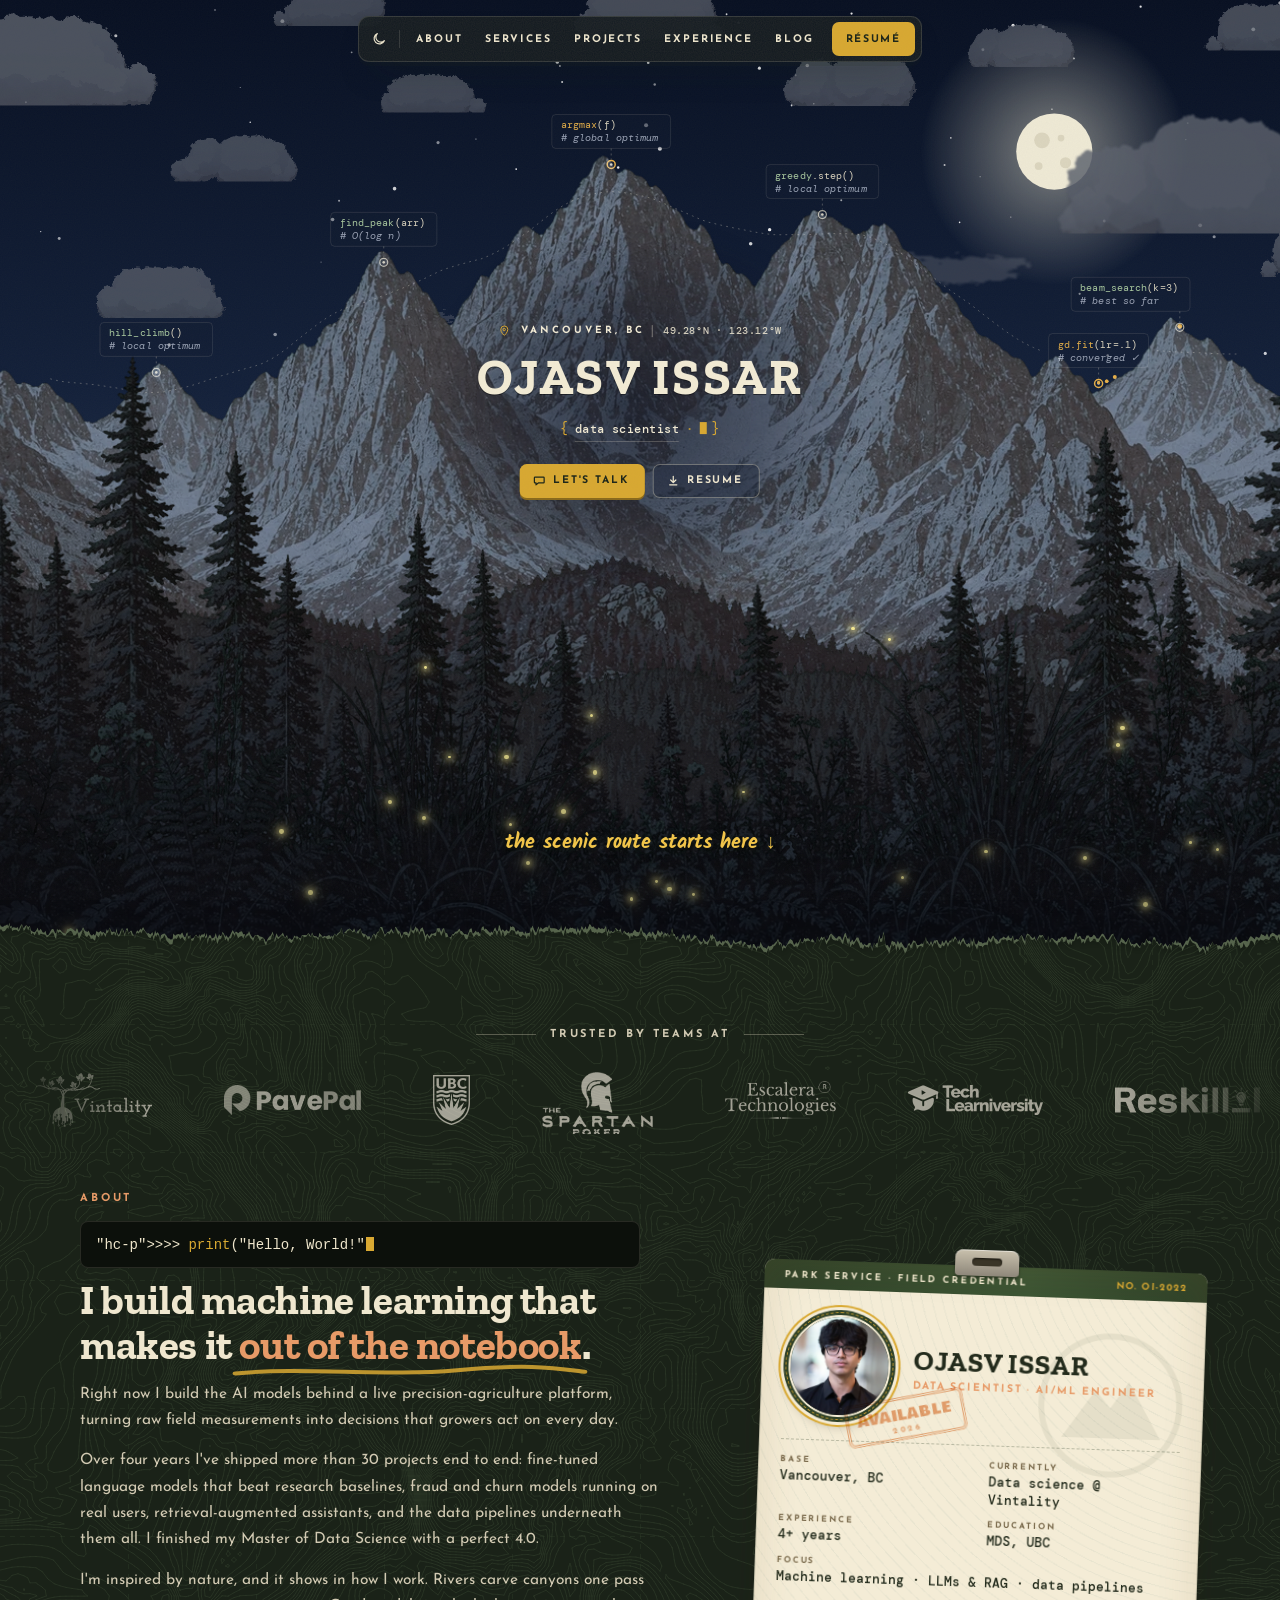
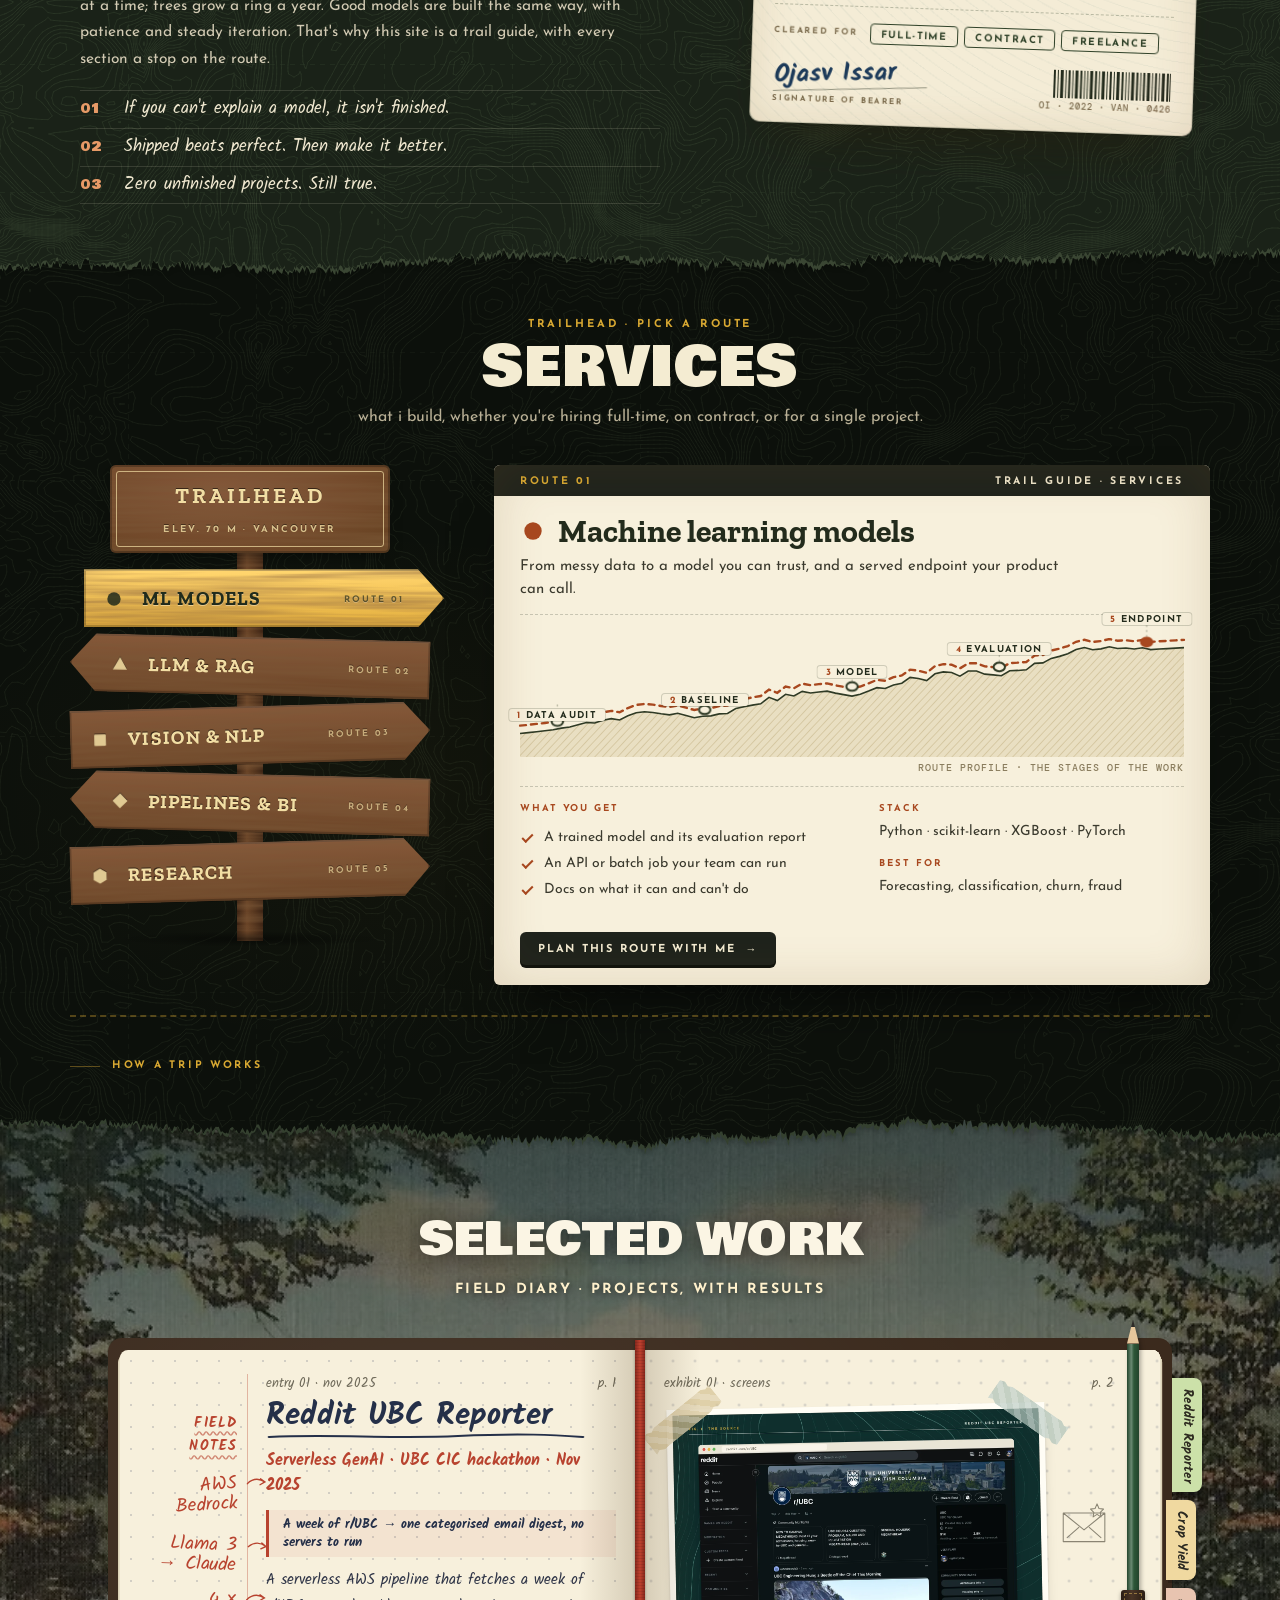
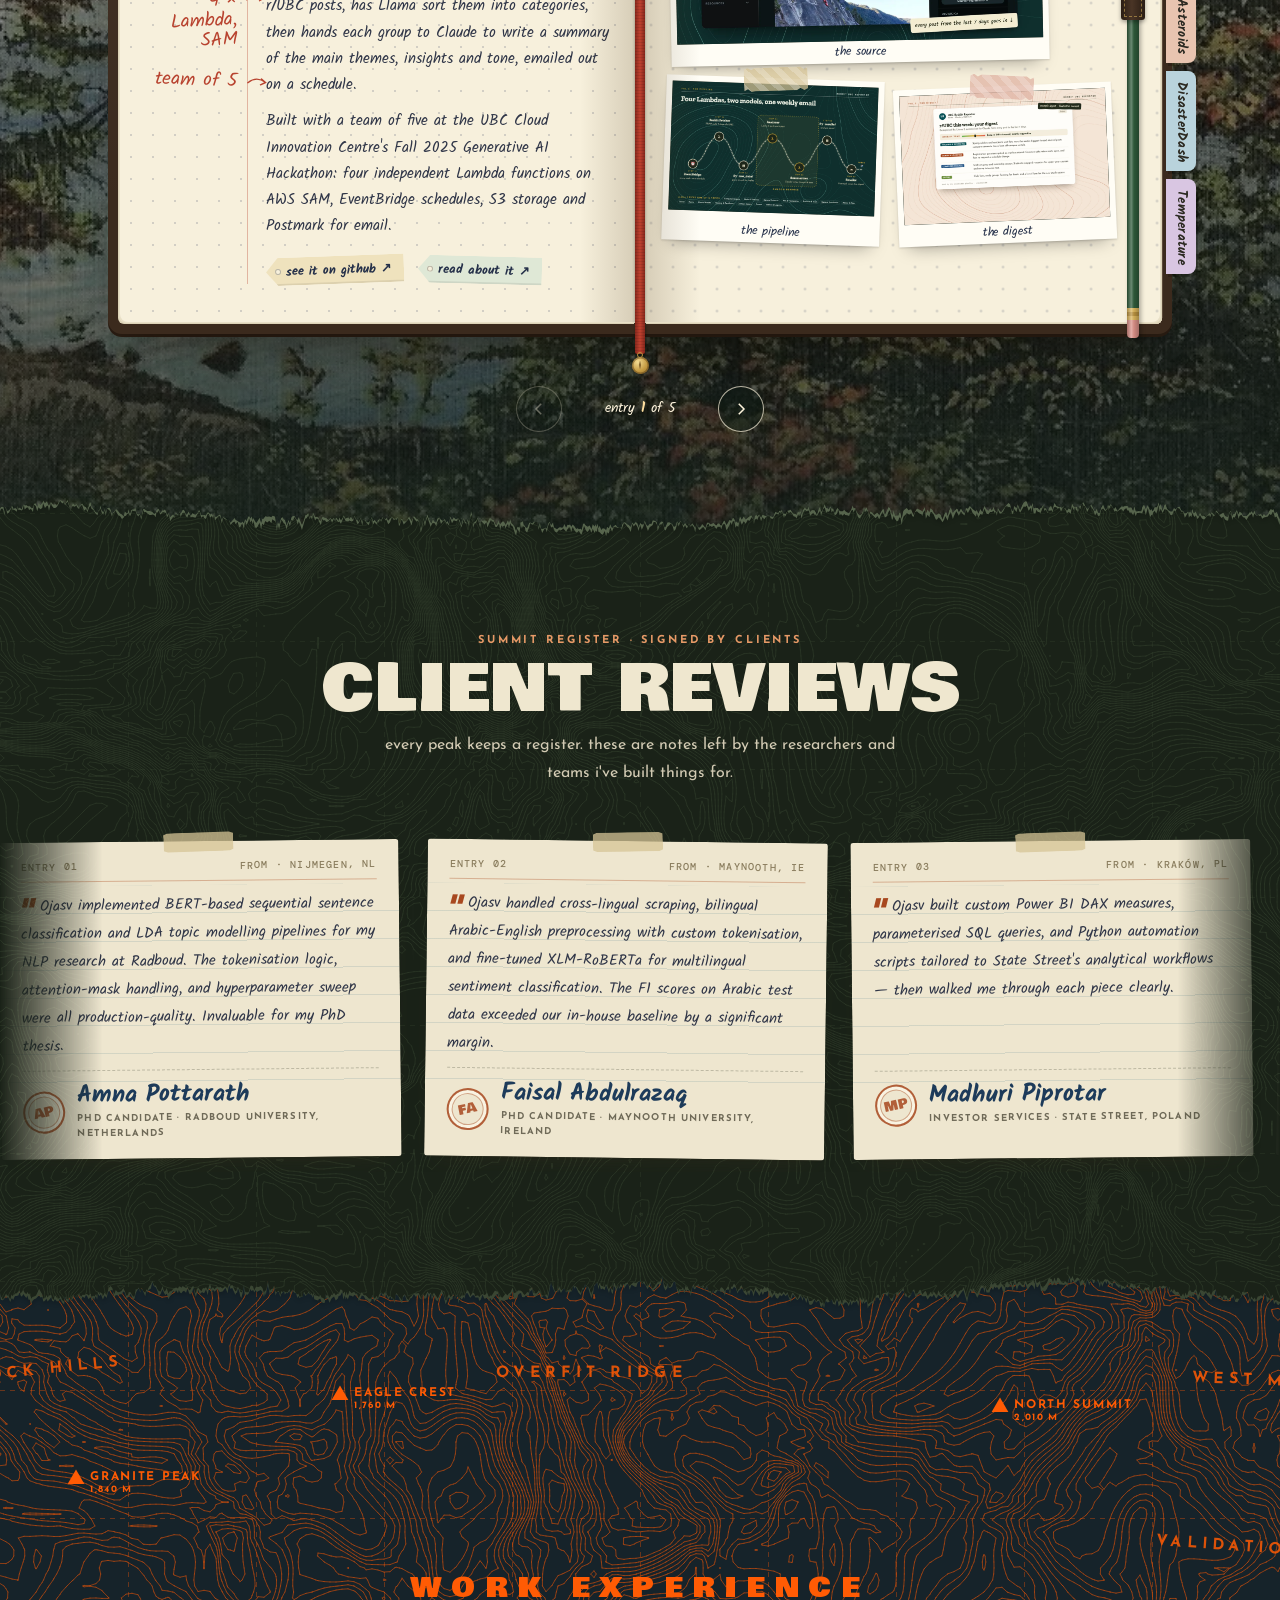
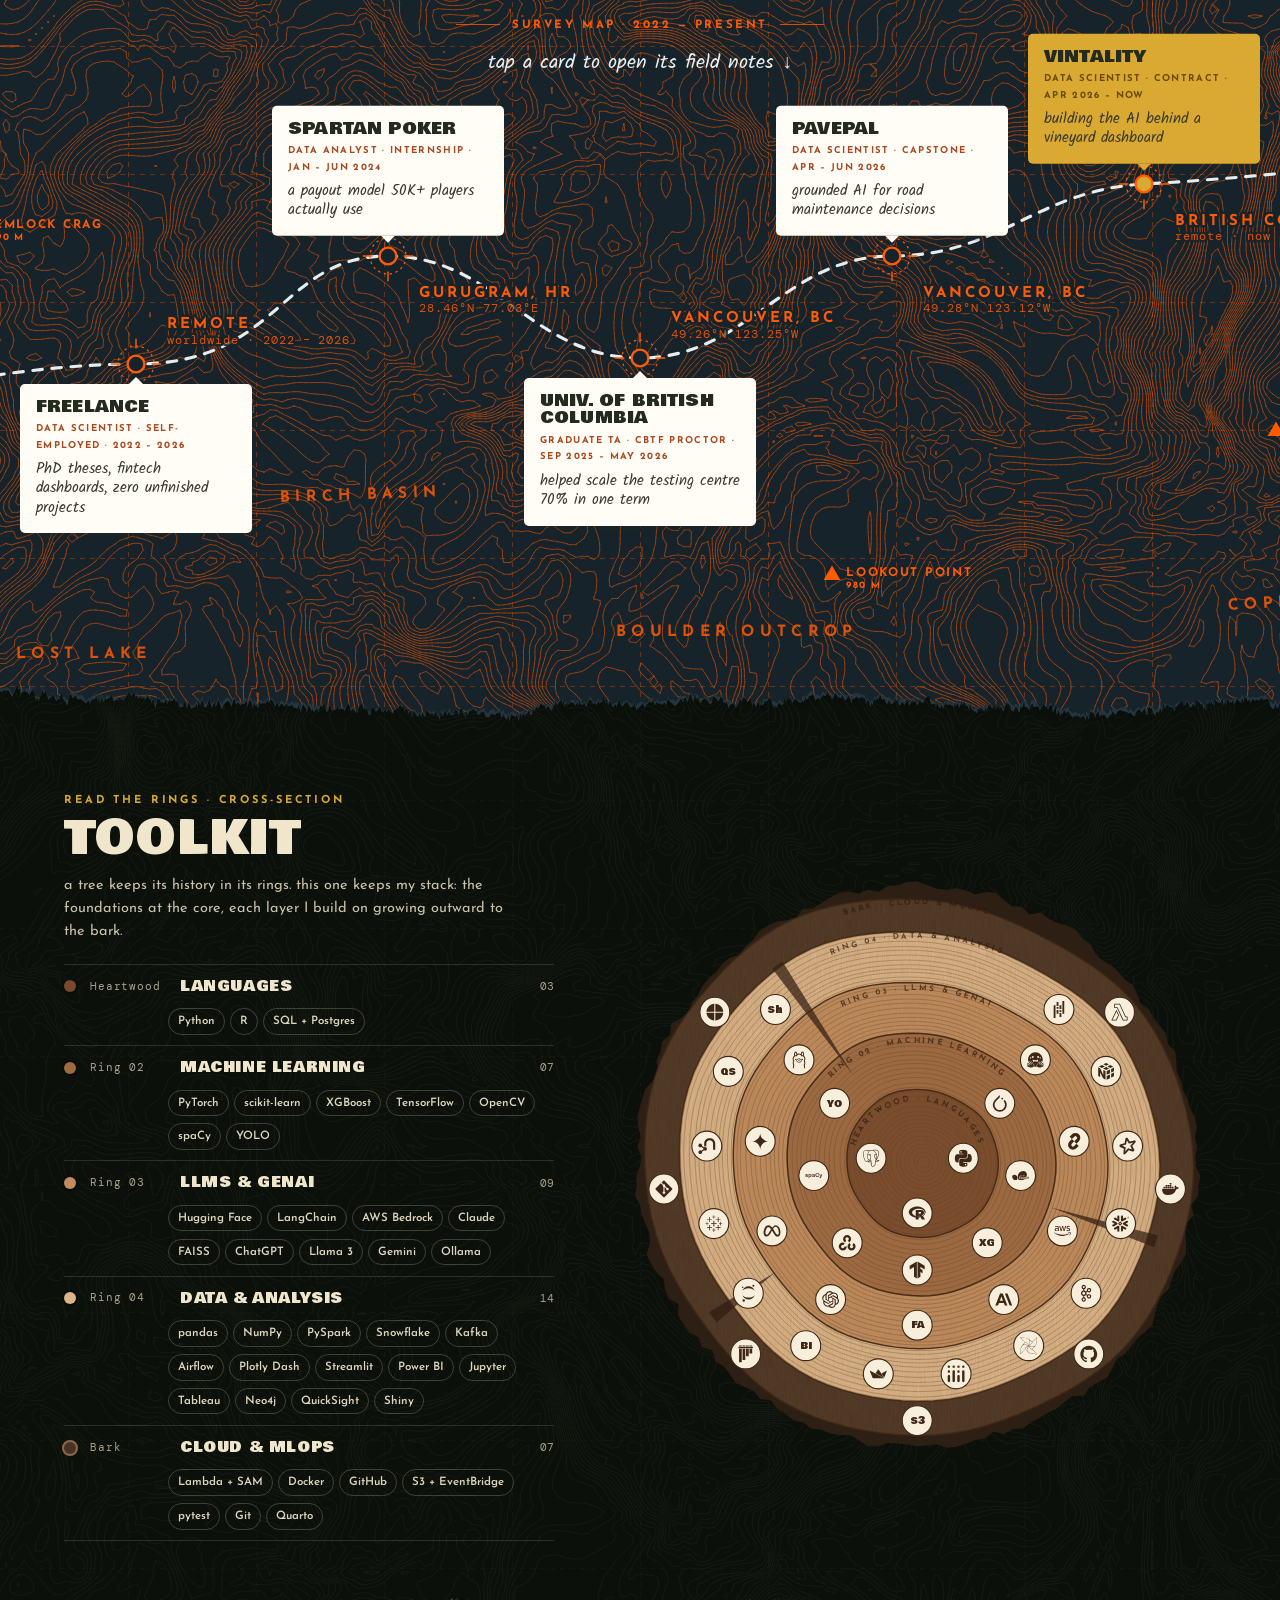
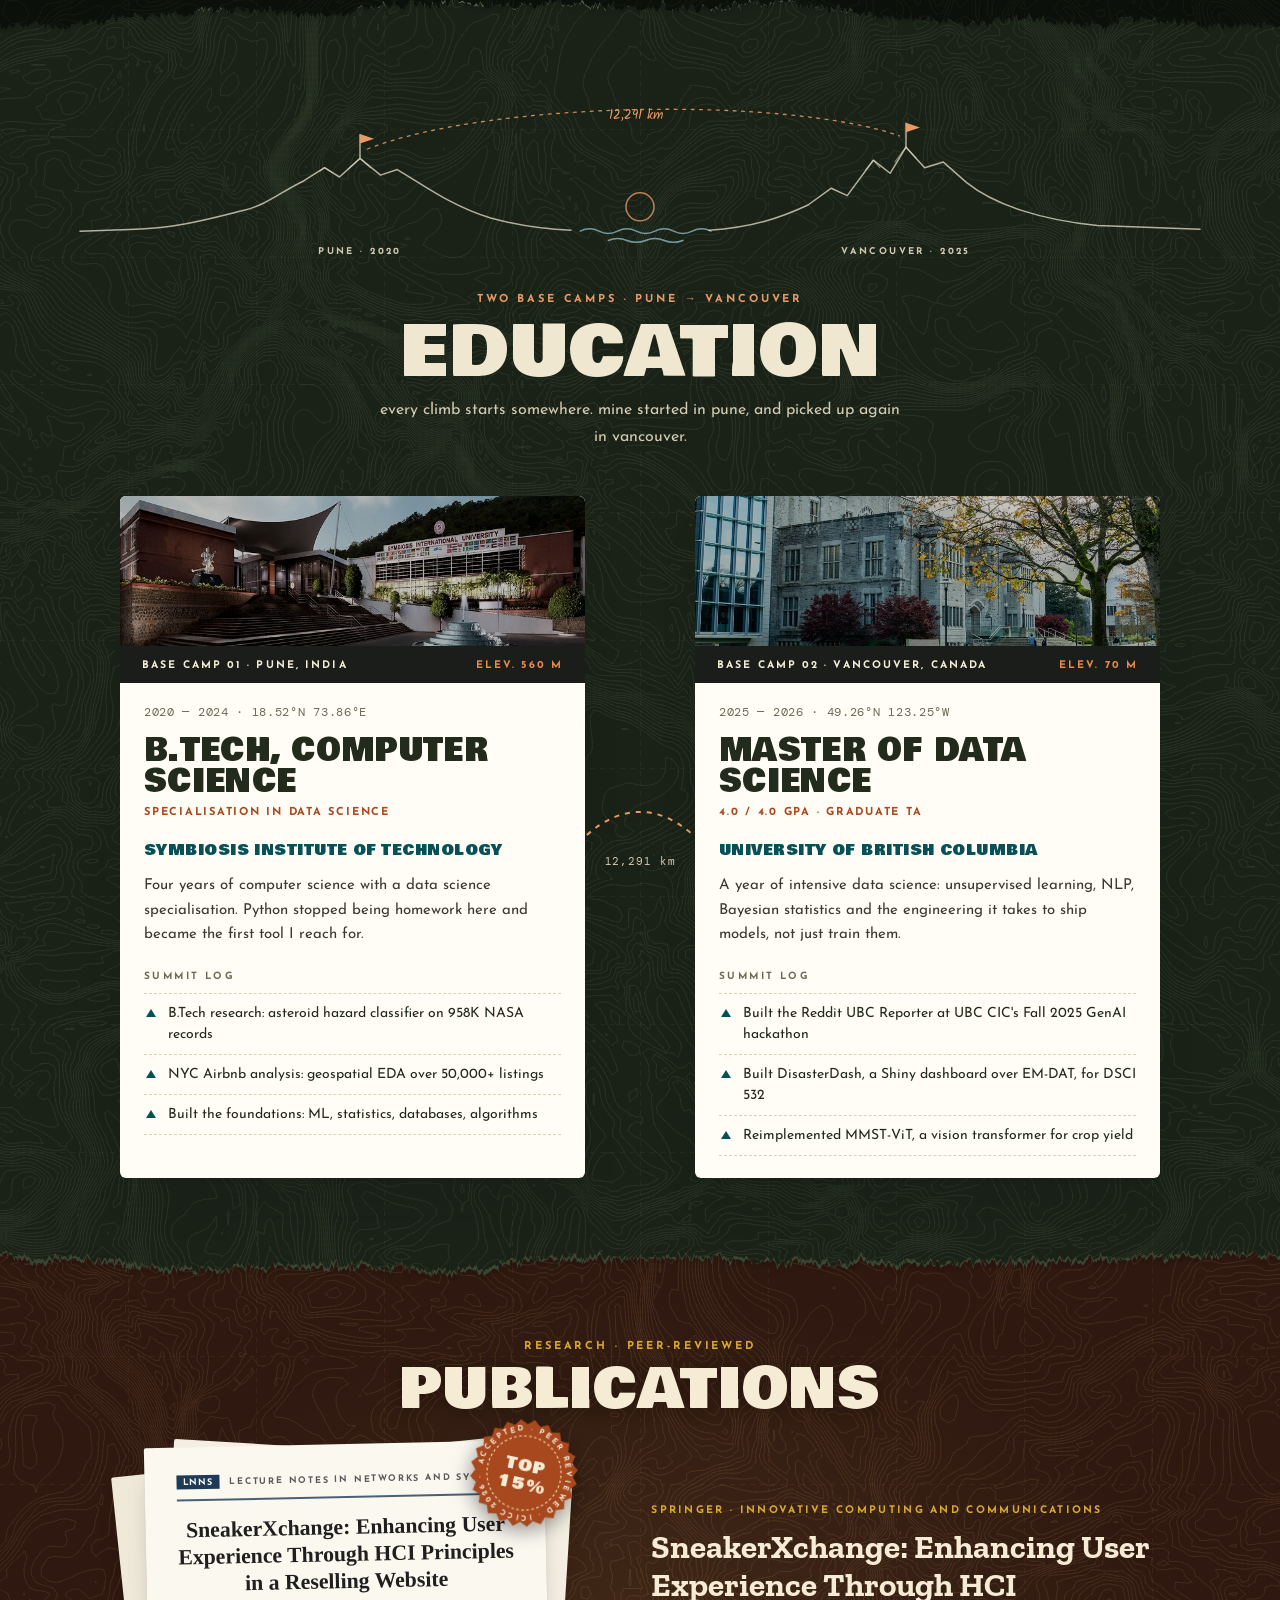
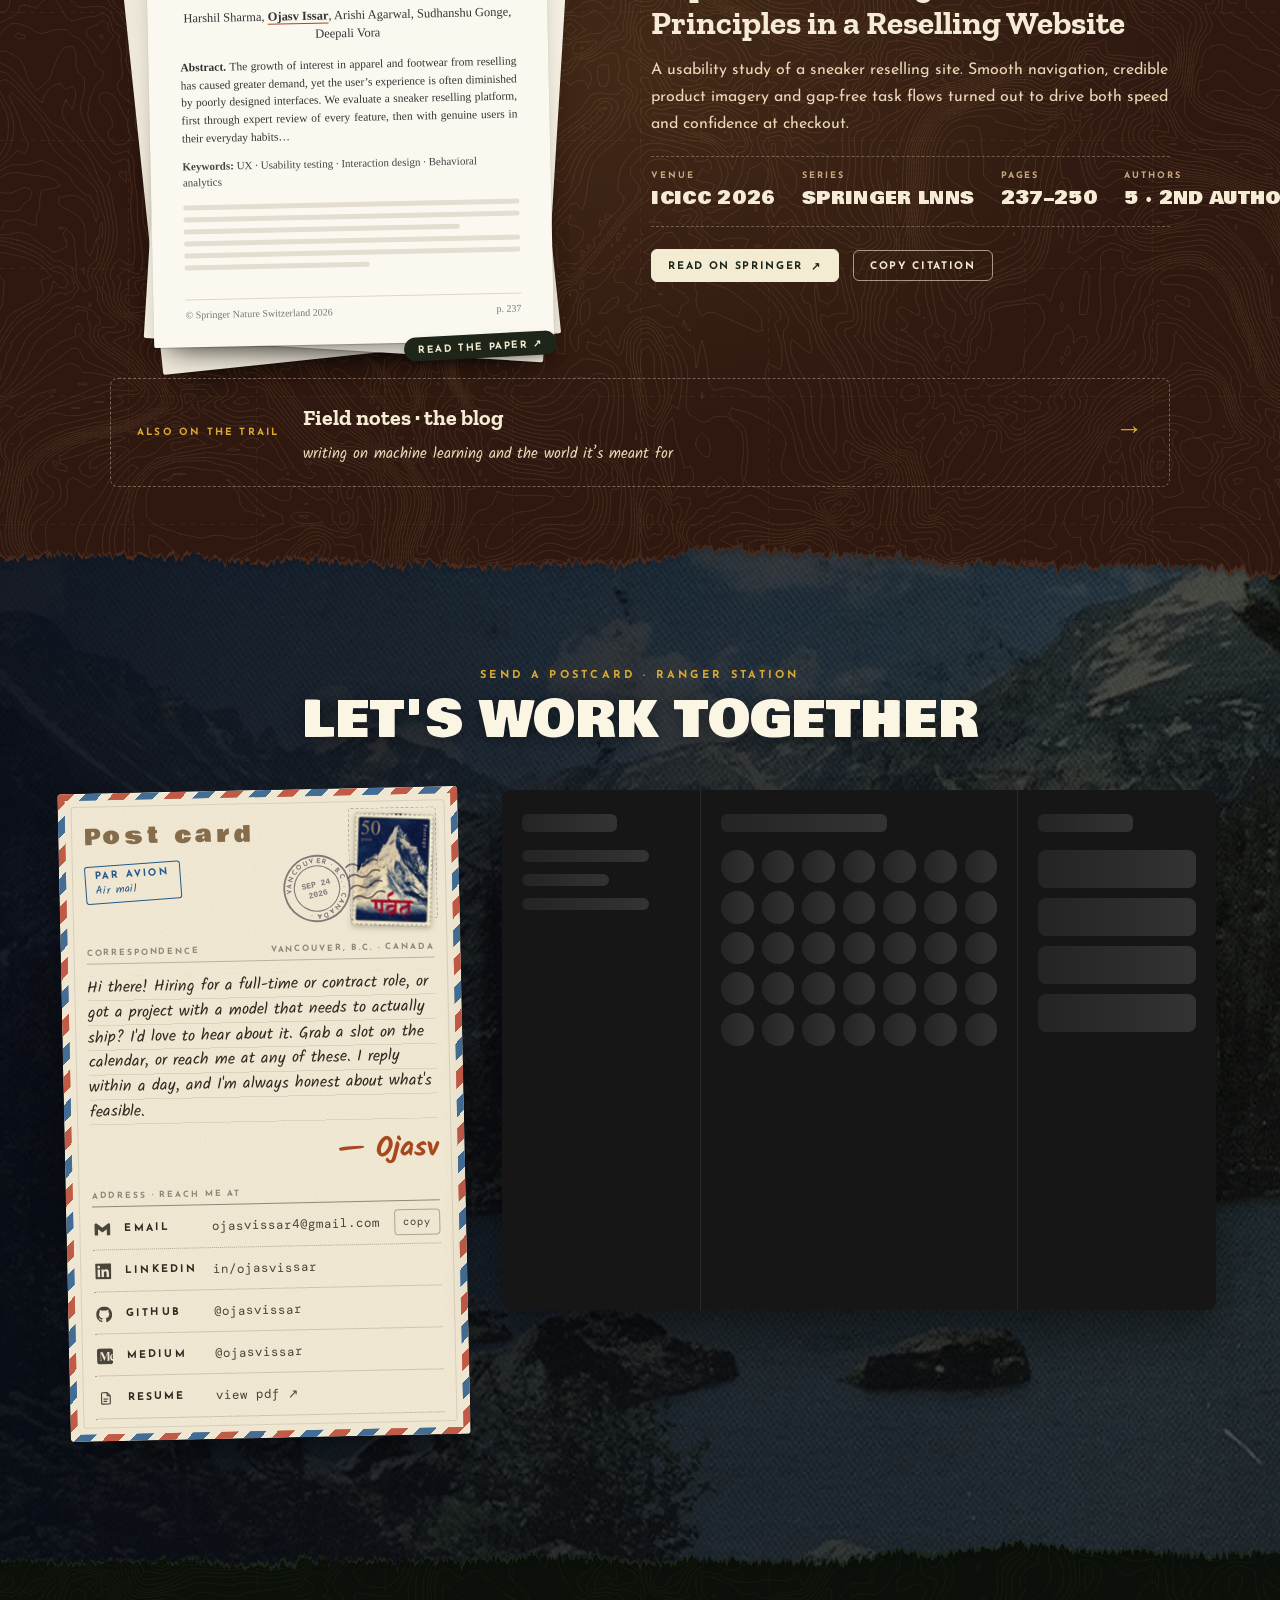
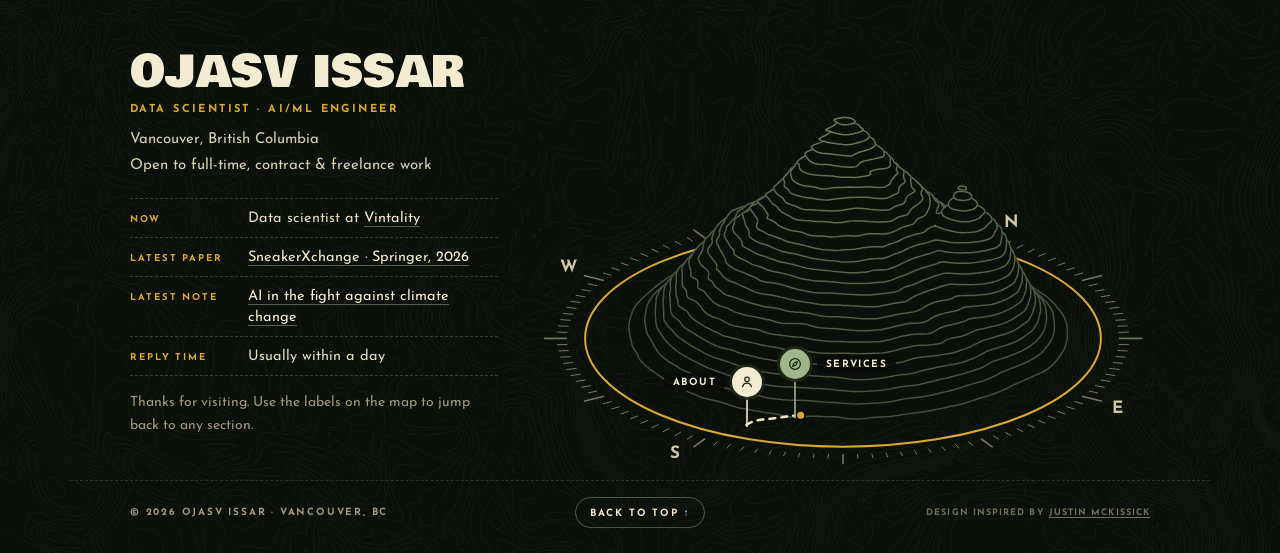
==== commit 8302ee5a: "Add project figures, tiger stamp icon, and organise the repo - Project diary uses real figures: 3 pe" ====
--- a/index.html
+++ b/index.html
@@ -15,7 +15,7 @@
 <meta property="og:url" content="https://ojasvissar.tech/" />
 <meta property="og:title" content="Ojasv Issar · Data Scientist & AI/ML Engineer in Vancouver, BC" />
 <meta property="og:description" content="Machine learning, LLM and RAG systems, NLP, computer vision and data pipelines, from prototype to production. Open to full-time, contract and freelance work." />
-<meta property="og:image" content="https://ojasvissar.tech/assets/og-image.jpg" />
+<meta property="og:image" content="https://ojasvissar.tech/assets/social/og-image.jpg" />
 <meta property="og:image:width" content="1200" />
 <meta property="og:image:height" content="630" />
 <meta property="og:image:alt" content="Ojasv Issar, Data Scientist and AI/ML Engineer, over a painted mountain landscape" />
@@ -24,12 +24,13 @@
 <meta name="twitter:card" content="summary_large_image" />
 <meta name="twitter:title" content="Ojasv Issar · Data Scientist & AI/ML Engineer in Vancouver, BC" />
 <meta name="twitter:description" content="Machine learning, LLM and RAG systems, NLP, computer vision and data pipelines. Open to full-time, contract and freelance work." />
-<meta name="twitter:image" content="https://ojasvissar.tech/assets/og-image.jpg" />
-<link rel="icon" href="favicon.svg" type="image/svg+xml" />
-<link rel="icon" href="favicon-32.png" sizes="32x32" type="image/png" />
-<link rel="apple-touch-icon" href="apple-touch-icon.png" />
+<meta name="twitter:image" content="https://ojasvissar.tech/assets/social/og-image.jpg" />
+<link rel="icon" href="favicon.ico" sizes="48x48" />
+<link rel="icon" href="assets/icons/favicon-32.png" sizes="32x32" type="image/png" />
+<link rel="icon" href="assets/icons/favicon-16.png" sizes="16x16" type="image/png" />
+<link rel="apple-touch-icon" href="assets/icons/apple-touch-icon.png" />
 <link rel="manifest" href="site.webmanifest" />
-<script type="application/ld+json">{"@context": "https://schema.org", "@graph": [{"@type": "Person", "@id": "https://ojasvissar.tech/#person", "name": "Ojasv Issar", "url": "https://ojasvissar.tech/", "image": "https://ojasvissar.tech/assets/ojasv-wide.webp", "jobTitle": "Data Scientist & AI/ML Engineer", "description": "Data scientist and AI/ML engineer in Vancouver, BC, building machine learning models, LLM and RAG systems, computer vision, NLP and data pipelines.", "email": "mailto:ojasvissar4@gmail.com", "address": {"@type": "PostalAddress", "addressLocality": "Vancouver", "addressRegion": "BC", "addressCountry": "CA"}, "worksFor": {"@type": "Organization", "name": "Vintality: Tech + Terroir", "url": "https://vintality.com"}, "alumniOf": [{"@type": "CollegeOrUniversity", "name": "University of British Columbia", "url": "https://www.ubc.ca"}, {"@type": "CollegeOrUniversity", "name": "Symbiosis Institute of Technology", "url": "https://www.sitpune.edu.in"}], "hasCredential": {"@type": "EducationalOccupationalCredential", "credentialCategory": "degree", "name": "Master of Data Science", "recognizedBy": {"@type": "CollegeOrUniversity", "name": "University of British Columbia"}}, "knowsAbout": ["Data Science", "Machine Learning", "Artificial Intelligence", "Large Language Models", "Retrieval-Augmented Generation", "Natural Language Processing", "Computer Vision", "Deep Learning", "Data Engineering", "Python", "PyTorch", "AWS"], "sameAs": ["https://www.linkedin.com/in/ojasvissar/", "https://github.com/ojasvissar", "https://medium.com/@ojasvissar"]}, {"@type": "WebSite", "@id": "https://ojasvissar.tech/#website", "url": "https://ojasvissar.tech/", "name": "Ojasv Issar", "publisher": {"@id": "https://ojasvissar.tech/#person"}, "inLanguage": "en"}, {"@type": "ProfilePage", "@id": "https://ojasvissar.tech/#profile", "url": "https://ojasvissar.tech/", "name": "Ojasv Issar · Data Scientist & AI/ML Engineer", "mainEntity": {"@id": "https://ojasvissar.tech/#person"}, "isPartOf": {"@id": "https://ojasvissar.tech/#website"}}, {"@type": "ScholarlyArticle", "@id": "https://doi.org/10.1007/978-3-032-30008-9_18", "headline": "SneakerXchange: Enhancing User Experience Through HCI Principles in a Reselling Website", "author": [{"@type": "Person", "name": "Harshil Sharma"}, {"@id": "https://ojasvissar.tech/#person"}, {"@type": "Person", "name": "Arishi Agarwal"}, {"@type": "Person", "name": "Sudhanshu Gonge"}, {"@type": "Person", "name": "Deepali Vora"}], "datePublished": "2026", "isPartOf": {"@type": "Book", "name": "Innovative Computing and Communications", "isPartOf": {"@type": "BookSeries", "name": "Lecture Notes in Networks and Systems"}}, "publisher": {"@type": "Organization", "name": "Springer Nature"}, "pagination": "237-250", "url": "https://doi.org/10.1007/978-3-032-30008-9_18", "sameAs": "https://link.springer.com/chapter/10.1007/978-3-032-30008-9_18"}]}</script>
+<script type="application/ld+json">{"@context": "https://schema.org", "@graph": [{"@type": "Person", "@id": "https://ojasvissar.tech/#person", "name": "Ojasv Issar", "url": "https://ojasvissar.tech/", "image": "https://ojasvissar.tech/assets/photos/ojasv-wide.webp", "jobTitle": "Data Scientist & AI/ML Engineer", "description": "Data scientist and AI/ML engineer in Vancouver, BC, building machine learning models, LLM and RAG systems, computer vision, NLP and data pipelines.", "email": "mailto:ojasvissar4@gmail.com", "address": {"@type": "PostalAddress", "addressLocality": "Vancouver", "addressRegion": "BC", "addressCountry": "CA"}, "worksFor": {"@type": "Organization", "name": "Vintality: Tech + Terroir", "url": "https://vintality.com"}, "alumniOf": [{"@type": "CollegeOrUniversity", "name": "University of British Columbia", "url": "https://www.ubc.ca"}, {"@type": "CollegeOrUniversity", "name": "Symbiosis Institute of Technology", "url": "https://www.sitpune.edu.in"}], "hasCredential": {"@type": "EducationalOccupationalCredential", "credentialCategory": "degree", "name": "Master of Data Science", "recognizedBy": {"@type": "CollegeOrUniversity", "name": "University of British Columbia"}}, "knowsAbout": ["Data Science", "Machine Learning", "Artificial Intelligence", "Large Language Models", "Retrieval-Augmented Generation", "Natural Language Processing", "Computer Vision", "Deep Learning", "Data Engineering", "Python", "PyTorch", "AWS"], "sameAs": ["https://www.linkedin.com/in/ojasvissar/", "https://github.com/ojasvissar", "https://medium.com/@ojasvissar"]}, {"@type": "WebSite", "@id": "https://ojasvissar.tech/#website", "url": "https://ojasvissar.tech/", "name": "Ojasv Issar", "publisher": {"@id": "https://ojasvissar.tech/#person"}, "inLanguage": "en"}, {"@type": "ProfilePage", "@id": "https://ojasvissar.tech/#profile", "url": "https://ojasvissar.tech/", "name": "Ojasv Issar · Data Scientist & AI/ML Engineer", "mainEntity": {"@id": "https://ojasvissar.tech/#person"}, "isPartOf": {"@id": "https://ojasvissar.tech/#website"}}, {"@type": "ScholarlyArticle", "@id": "https://doi.org/10.1007/978-3-032-30008-9_18", "headline": "SneakerXchange: Enhancing User Experience Through HCI Principles in a Reselling Website", "author": [{"@type": "Person", "name": "Harshil Sharma"}, {"@id": "https://ojasvissar.tech/#person"}, {"@type": "Person", "name": "Arishi Agarwal"}, {"@type": "Person", "name": "Sudhanshu Gonge"}, {"@type": "Person", "name": "Deepali Vora"}], "datePublished": "2026", "isPartOf": {"@type": "Book", "name": "Innovative Computing and Communications", "isPartOf": {"@type": "BookSeries", "name": "Lecture Notes in Networks and Systems"}}, "publisher": {"@type": "Organization", "name": "Springer Nature"}, "pagination": "237-250", "url": "https://doi.org/10.1007/978-3-032-30008-9_18", "sameAs": "https://link.springer.com/chapter/10.1007/978-3-032-30008-9_18"}]}</script>
 <script>
   /* morning or night before first paint: the visitor's own clock decides (7am–7pm is morning);
      a manual flip lasts only for this visit, so the next visit follows the clock again */
@@ -50,7 +51,7 @@
 <link rel="preconnect" href="https://fonts.googleapis.com" />
 <link rel="preconnect" href="https://fonts.gstatic.com" crossorigin />
 <link href="https://fonts.googleapis.com/css2?family=Zilla+Slab:wght@600;700&family=Bowlby+One&family=DM+Mono:wght@400;500&family=Josefin+Sans:wght@400;600;700&family=Kalam:wght@400;700&display=swap" rel="stylesheet" />
-<link rel="stylesheet" href="style.css" />
+<link rel="stylesheet" href="css/style.css" />
 </head>
 <body>
 <div class="intro" data-intro aria-hidden="true">
@@ -126,7 +127,7 @@
   <div class="trusted" data-cream-topo="1.3,8.1" aria-label="companies and teams i've worked with">
     <div class="tear tear-t fib-dark" data-tear="top" data-cut="top" aria-hidden="true"></div>
     <p class="caps trusted-label"><i></i>Trusted by teams at<i></i></p>
-    <div class="co-marquee"><ul class="co-row" data-marquee><li><a href="https://vintality.com" target="_blank" rel="noopener noreferrer" aria-label="Vintality"><img decoding="async" src="assets/co-vintality.svg" alt="Vintality" class="co-vintality" loading="lazy"/></a></li><li><span aria-label="PavePal"><img decoding="async" src="assets/co-pavepal.webp" alt="PavePal" class="co-pavepal" loading="lazy"/></span></li><li><a href="https://www.ubc.ca" target="_blank" rel="noopener noreferrer" aria-label="University of British Columbia"><img decoding="async" src="assets/co-ubc.webp" alt="University of British Columbia" class="co-ubc" loading="lazy"/></a></li><li><a href="https://spartan-poker.com/" target="_blank" rel="noopener noreferrer" aria-label="Spartan Poker"><img decoding="async" src="assets/co-spartan.webp" alt="Spartan Poker" class="co-spartan" loading="lazy"/></a></li><li><a href="https://escaleratechnologies.com" target="_blank" rel="noopener noreferrer" aria-label="Escalera Technologies"><img decoding="async" src="assets/co-escalera.webp" alt="Escalera Technologies" class="co-escalera" loading="lazy"/></a></li><li><a href="https://techlearniversity.com" target="_blank" rel="noopener noreferrer" aria-label="Tech Learniversity"><img decoding="async" src="assets/co-learniversity.webp" alt="Tech Learniversity" class="co-learn" loading="lazy"/></a></li><li><a href="https://reskilll.com" target="_blank" rel="noopener noreferrer" aria-label="Reskilll"><img decoding="async" src="assets/co-reskilll.webp" alt="Reskilll" class="co-reskilll" loading="lazy"/></a></li></ul></div>
+    <div class="co-marquee"><ul class="co-row" data-marquee><li><a href="https://vintality.com" target="_blank" rel="noopener noreferrer" aria-label="Vintality"><img decoding="async" src="assets/logos/co-vintality.svg" alt="Vintality" class="co-vintality" loading="lazy"/></a></li><li><span aria-label="PavePal"><img decoding="async" src="assets/logos/co-pavepal.webp" alt="PavePal" class="co-pavepal" loading="lazy"/></span></li><li><a href="https://www.ubc.ca" target="_blank" rel="noopener noreferrer" aria-label="University of British Columbia"><img decoding="async" src="assets/logos/co-ubc.webp" alt="University of British Columbia" class="co-ubc" loading="lazy"/></a></li><li><a href="https://spartan-poker.com/" target="_blank" rel="noopener noreferrer" aria-label="Spartan Poker"><img decoding="async" src="assets/logos/co-spartan.webp" alt="Spartan Poker" class="co-spartan" loading="lazy"/></a></li><li><a href="https://escaleratechnologies.com" target="_blank" rel="noopener noreferrer" aria-label="Escalera Technologies"><img decoding="async" src="assets/logos/co-escalera.webp" alt="Escalera Technologies" class="co-escalera" loading="lazy"/></a></li><li><a href="https://techlearniversity.com" target="_blank" rel="noopener noreferrer" aria-label="Tech Learniversity"><img decoding="async" src="assets/logos/co-learniversity.webp" alt="Tech Learniversity" class="co-learn" loading="lazy"/></a></li><li><a href="https://reskilll.com" target="_blank" rel="noopener noreferrer" aria-label="Reskilll"><img decoding="async" src="assets/logos/co-reskilll.webp" alt="Reskilll" class="co-reskilll" loading="lazy"/></a></li></ul></div>
   </div>
 
   <!-- ── about: a statement, and a field credential ─────────── -->
@@ -153,7 +154,7 @@
           <header class="cred-band"><span>Park service · field credential</span><span>No. OI-2022</span></header>
           <div class="cred-body">
             <div class="cred-top">
-              <figure class="cred-photo"><img decoding="async" src="assets/ojasv-wide.webp" alt="Ojasv Issar" width="500" height="500" loading="lazy" /></figure>
+              <figure class="cred-photo"><img decoding="async" src="assets/photos/ojasv-wide.webp" alt="Ojasv Issar" width="500" height="500" loading="lazy" /></figure>
               <div><p class="cred-name">Ojasv Issar</p><p class="cred-role">Data Scientist · AI/ML Engineer</p></div>
             </div>
             <dl class="cred-fields">
@@ -218,7 +219,7 @@
     <div class="work-bg" aria-hidden="true">
       <!-- Frame only the scenery inside the original postcard. -->
       <svg viewBox="48 44 1135 690" preserveAspectRatio="xMidYMid slice" focusable="false">
-        <image href="assets/work-willoughby.webp" width="1200" height="789" />
+        <image href="assets/photos/work-willoughby.webp" width="1200" height="789" />
       </svg>
     </div>
     <header class="sec-head reveal">
@@ -333,13 +334,6 @@
       <div class="jn-photo-viewer-body" data-jn-photo-body></div>
     </dialog>
   </section>
-
-  <div class="view-toggle" role="group" aria-label="gallery view">
-    <button type="button" class="on" data-view="parks" aria-pressed="true">
-      <svg viewBox="0 0 20 20" aria-hidden="true"><path d="M2 16l5-8 3 4 3-5 5 9z" fill="none" stroke="currentColor" stroke-width="1.6" stroke-linejoin="round"/></svg><span class="vt-label">Parks</span></button>
-    <button type="button" data-view="ui" aria-pressed="false">
-      <svg viewBox="0 0 20 20" aria-hidden="true"><rect x="6" y="2" width="8" height="16" rx="2" fill="none" stroke="currentColor" stroke-width="1.6"/></svg><span class="vt-label">UI focus</span></button>
-  </div>
 
   <!-- ── reviews: the summit register ───────────────────── -->
   <section class="register" id="reviews" data-cream-topo="6.8,5.5" aria-labelledby="reg-title">
@@ -420,7 +414,7 @@
     </header>
     <div class="camps-row">
       <article class="camp" data-camp="pune">
-        <div class="camp-art"><img src="assets/edu-sit.webp" alt="Symbiosis International University campus in Pune" width="750" height="325" loading="lazy" decoding="async" /></div>
+        <div class="camp-art"><img src="assets/photos/edu-sit.webp" alt="Symbiosis International University campus in Pune" width="750" height="325" loading="lazy" decoding="async" /></div>
         <div class="camp-band"><span>Base camp 01 · Pune, India</span><span>Elev. 560 m</span></div>
         <div class="camp-body">
           <p class="camp-years mono">2020 — 2024 · 18.52°N 73.86°E</p>
@@ -441,7 +435,7 @@
         <span class="mono">12,291 km</span>
       </div>
       <article class="camp" data-camp="vancouver">
-        <div class="camp-art"><img src="assets/edu-ubc.webp" alt="Irving K. Barber Learning Centre at the University of British Columbia, Vancouver" width="900" height="430" loading="lazy" decoding="async" /></div>
+        <div class="camp-art"><img src="assets/photos/edu-ubc.webp" alt="Irving K. Barber Learning Centre at the University of British Columbia, Vancouver" width="900" height="430" loading="lazy" decoding="async" /></div>
         <div class="camp-band"><span>Base camp 02 · Vancouver, Canada</span><span>Elev. 70 m</span></div>
         <div class="camp-body">
           <p class="camp-years mono">2025 — 2026 · 49.26°N 123.25°W</p>
@@ -532,7 +526,7 @@
           <div class="pc-top">
             <div class="pc-head"><p class="pc-label">Post card</p><p class="pc-avion"><b>Par avion</b><span>Air mail</span></p></div>
             <span class="pc-box" aria-hidden="true">place<br />stamp<br />here</span>
-            <div class="pc-stamp" aria-hidden="true"><img src="assets/stamp-parvat.webp" alt="" width="360" height="508" loading="lazy" decoding="async" /></div>
+            <div class="pc-stamp" aria-hidden="true"><img src="assets/stamps/stamp-parvat.webp" alt="" width="360" height="508" loading="lazy" decoding="async" /></div>
             <div class="pc-postmark" aria-hidden="true">
               <svg viewBox="0 0 130 90"><defs><path id="pmArc" d="M22 45 a28 28 0 1 1 56 0 a28 28 0 1 1 -56 0"/></defs><circle cx="50" cy="45" r="36" fill="none" stroke="currentColor" stroke-width="2"/><circle cx="50" cy="45" r="25" fill="none" stroke="currentColor" stroke-width="1.2"/><text font-family="Josefin Sans, sans-serif" font-weight="700" font-size="7.4" letter-spacing="1.3" fill="currentColor"><textPath href="#pmArc">VANCOUVER · B.C. · CANADA · </textPath></text><text x="50" y="43" text-anchor="middle" font-family="Courier Prime, monospace" font-weight="700" font-size="9" fill="currentColor">SEP 24</text><text x="50" y="54" text-anchor="middle" font-family="Courier Prime, monospace" font-weight="700" font-size="9" fill="currentColor">2026</text><path d="M86 30 q6-5 12 0 t12 0 t12 0 M86 42 q6-5 12 0 t12 0 t12 0 M86 54 q6-5 12 0 t12 0 t12 0 M86 66 q6-5 12 0 t12 0 t12 0" fill="none" stroke="currentColor" stroke-width="2"/></svg>
             </div>
@@ -605,6 +599,6 @@
   <button type="button" class="fn-close" data-fn-close aria-label="close field notes">×</button>
 </dialog>
 
-<script src="script.js" defer></script>
+<script src="js/script.js" defer></script>
 </body>
 </html>
--- a/css/style.css
+++ b/css/style.css
@@ -0,0 +1,1601 @@
+/* ─────────────────────────────────────────────────────────────
+   ojasv issar · trail guide portfolio
+   ───────────────────────────────────────────────────────────── */
+
+:root {
+  --cream: #f9f6ea;
+  --cream-2: #efe8d4;
+  --paper: #fbf8ee;
+  --ink: #232b1c;
+  --ink-2: #3b3a2e;
+  --muted: #6d6a58;
+  --rust: #a8481f;
+  --forest: #232d1f;
+  --gold: #d9a932;
+  --wood: #6b4524;
+  --display: "Bowlby One", "Arial Black", sans-serif;
+  --sans: "Josefin Sans", "Futura", "Century Gothic", sans-serif;
+  --script: var(--hand);
+  --hand: "Kalam", cursive;
+  --mono: "DM Mono", ui-monospace, monospace;
+  --ease: cubic-bezier(.22, 1, .36, 1);
+  --bar: 64px;
+  --fiber: #fffdf6;
+}
+
+/* night: the same trail by moonlight */
+:root[data-theme="night"] {
+  --cream: #1a2218;
+  --cream-2: #222b1f;
+  --paper: #e4ddca;
+  --ink: #efe7cf;
+  --ink-2: #d2cab3;
+  --muted: #9a967e;
+  --rust: #e79a67;
+  --forest: #0a0e09;
+  --fiber: #1e261b;
+}
+/* things printed on paper keep daylight ink, whatever the hour */
+.jn-stage, .stops > li, .field-notes, .rc {
+  --ink: #232b1c; --ink-2: #3b3a2e; --rust: #a8481f; --cream: #f9f6ea; --paper: #fbf8ee;
+}
+
+*, *::before, *::after { box-sizing: border-box; }
+* { margin: 0; }
+html { overflow-x: clip; -webkit-text-size-adjust: 100%; scroll-behavior: smooth; scroll-padding-top: calc(var(--bar) + 8px); }
+body {
+  background: var(--cream);
+  color: var(--ink-2);
+  font-family: var(--sans);
+  font-size: 17px;
+  line-height: 1.7;
+  -webkit-font-smoothing: antialiased;
+  overflow-x: clip;
+  transition: background-color .9s var(--ease), color .9s var(--ease);
+}
+/* paper grain over everything */
+body::after {
+  content: ""; position: fixed; inset: 0; z-index: 90; pointer-events: none;
+  background-image: url("data:image/svg+xml,%3Csvg xmlns='http://www.w3.org/2000/svg' width='220' height='220'%3E%3Cfilter id='n'%3E%3CfeTurbulence type='fractalNoise' baseFrequency='.85' numOctaves='2' stitchTiles='stitch'/%3E%3CfeColorMatrix values='0 0 0 0 .25 0 0 0 0 .22 0 0 0 0 .15 0 0 0 .5 0'/%3E%3C/filter%3E%3Crect width='100%25' height='100%25' filter='url(%23n)'/%3E%3C/svg%3E");
+  opacity: .09;
+}
+a { color: inherit; text-decoration: none; }
+button { font: inherit; color: inherit; background: none; border: 0; padding: 0; cursor: pointer; }
+img, svg { display: block; }
+ul, ol { list-style: none; padding: 0; }
+::selection { background: var(--gold); color: var(--ink); }
+:focus-visible { outline: 2px dashed var(--rust); outline-offset: 3px; }
+
+.skip { position: fixed; left: 12px; top: -60px; z-index: 100; padding: 6px 12px; background: var(--ink); color: var(--cream); }
+.skip:focus { top: 12px; }
+
+.display { font-family: var(--display); font-weight: 400; text-transform: uppercase; color: var(--ink); line-height: 1.02; letter-spacing: .01em; transition: color .9s var(--ease); }
+.caps { font-family: var(--sans); font-weight: 700; text-transform: uppercase; letter-spacing: .26em; font-size: 12px; line-height: 1.6; }
+.script { font-family: var(--script); font-weight: 700; }
+.mono { font-family: var(--mono); }
+
+.reveal { opacity: 0; transform: translateY(24px); transition: opacity 1s var(--ease), transform 1s var(--ease); }
+.reveal.in, html:not(.js) .reveal { opacity: 1; transform: none; }
+/* entrance animations: [data-anim] gets .in when it scrolls into view */
+.js [data-anim="up"] { opacity: 0; transform: translateY(28px); transition: opacity .9s var(--ease), transform 1s var(--ease); }
+.js [data-anim="up"].in { opacity: 1; transform: none; }
+.js [data-anim="stagger"] > * { opacity: 0; transform: translateY(22px); transition: opacity .7s var(--ease), transform .8s var(--ease); }
+.js [data-anim="stagger"].in > * { opacity: 1; transform: none; }
+.js [data-anim="stagger"].in > :nth-child(2) { transition-delay: .08s; } .js [data-anim="stagger"].in > :nth-child(3) { transition-delay: .16s; }
+.js [data-anim="stagger"].in > :nth-child(4) { transition-delay: .24s; } .js [data-anim="stagger"].in > :nth-child(5) { transition-delay: .32s; }
+.js [data-anim="stagger"].in > :nth-child(6) { transition-delay: .4s; } .js [data-anim="stagger"].in > :nth-child(7) { transition-delay: .48s; }
+.js [data-anim="left"] { opacity: 0; transform: translateX(-40px) rotate(-2deg); transition: opacity .9s var(--ease), transform 1s var(--ease); }
+.js [data-anim="right"] { opacity: 0; transform: translateX(40px) rotate(1.5deg); transition: opacity .9s var(--ease) .15s, transform 1s var(--ease) .15s; }
+.js [data-anim="left"].in, .js [data-anim="right"].in { opacity: 1; transform: none; }
+.js .postcard[data-anim="left"].in { transform: rotate(-1.2deg); } .js .postcard[data-anim="left"].in:hover { transform: rotate(0deg); }
+@media (prefers-reduced-motion: reduce) { .js [data-anim], .js [data-anim] > * { opacity: 1 !important; transform: none !important; transition: none !important; } }
+
+/* torn paper edges (paths drawn by js) */
+:root { --tear-h: 70px; }
+.tear { position: absolute; left: 0; right: 0; height: var(--tear-h); z-index: 6; pointer-events: none; color: var(--cream); transition: color .9s var(--ease); }
+.tear svg { width: 100%; height: 100%; }
+.tear-b { bottom: -1px; }
+.tear-t { top: -1px; }
+
+/* ── top bar in the landing page's poster style: park badge, cream paper pill, spaced caps, a forest CTA ── */
+.topbar {
+  --nb-paper: rgba(247, 241, 224, .97); --nb-edge: rgba(111, 88, 46, .22); --nb-ink: #232b1c; --nb-soft: rgba(35, 43, 28, .07);
+  --nb-cta: #2f5a3a; --nb-cta-ink: #f7f0dc; --nb-cta-hover: #24482e; --nb-mark: #d9a932;
+  position: fixed; top: 0; left: 0; right: 0; z-index: 80;
+  display: flex; align-items: center; justify-content: center; gap: 16px;
+  padding: 16px clamp(12px, 2.4vw, 32px) 0;
+  pointer-events: none;
+  transition: transform .45s var(--ease);
+}
+:root[data-theme="night"] .topbar {
+  --nb-paper: rgba(16, 24, 30, .95); --nb-edge: rgba(241, 234, 212, .14); --nb-ink: #efe7cf; --nb-soft: rgba(241, 234, 212, .08);
+  --nb-cta: #d9a932; --nb-cta-ink: #1a1d1a; --nb-cta-hover: #ffc83d; --nb-mark: #d9a932;
+}
+.topbar > * { pointer-events: auto; }
+.js .pill { animation: pill-in 1.1s cubic-bezier(.22, 1, .36, 1) .7s backwards; }
+@keyframes pill-in {
+  0% { opacity: 0; transform: translateY(-24px); clip-path: inset(0 calc(100% - 44px) 0 0 round 11px); }
+  35% { opacity: 1; transform: none; clip-path: inset(0 calc(100% - 44px) 0 0 round 11px); }
+  100% { clip-path: inset(0 0 0 0 round 11px); }
+}
+.js .pill > *:not(.brand):not(.menu), .js .menu > a { animation: link-in .5s var(--ease) backwards; }
+.js .menu > a:nth-of-type(1) { animation-delay: 1.15s; } .js .menu > a:nth-of-type(2) { animation-delay: 1.2s; } .js .menu > a:nth-of-type(3) { animation-delay: 1.25s; }
+.js .menu > a:nth-of-type(4) { animation-delay: 1.3s; } .js .menu > a:nth-of-type(5) { animation-delay: 1.35s; } .js .menu > a:nth-of-type(6) { animation-delay: 1.4s; } .js .menu > a:nth-of-type(7) { animation-delay: 1.45s; }
+.js .pill > .pill-sep { animation-delay: 1.05s; } .js .pill > .daynight { animation-delay: 1.45s; } .js .pill > .menu-toggle { animation-delay: 1.45s; }
+@keyframes link-in { from { opacity: 0; transform: translateY(-8px); } }
+.brand-mark { animation: badge-in .8s cubic-bezier(.34, 1.5, .64, 1) .75s backwards; }
+@keyframes badge-in { from { transform: scale(.4) rotate(-20deg); opacity: 0; } }
+@media (prefers-reduced-motion: reduce) { .js .pill, .js .pill > *, .js .menu > a, .brand-mark { animation: none !important; } }
+.topbar.hide { transform: translateY(-130%); }
+
+.brand { display: flex; align-items: center; justify-content: center; width: 36px; height: 32px; border-radius: 7px; color: var(--nb-ink); transition: background-color .2s; }
+.brand:hover { background: var(--nb-soft); }
+.pill-sep { width: 1px; height: 18px; margin: 0 4px 0 3px; background: var(--nb-edge); }
+.brand-mark { width: 20px; height: 23px; flex-shrink: 0; filter: drop-shadow(0 3px 0 rgba(0, 0, 0, .18)); transition: transform .5s var(--ease); }
+.brand:hover .brand-mark { transform: rotate(-6deg) translateY(-2px); }
+.bm-shield { fill: #2f5a3a; stroke: #f4ecd4; stroke-width: 2; }
+.bm-peak { fill: #f4ecd4; } .bm-snow { fill: #2f5a3a; }
+.bm-ground { stroke: #d9a932; stroke-width: 2.2; stroke-linecap: round; }
+.brand span { display: flex; flex-direction: column; line-height: 1; }
+.brand b { font-family: var(--display); font-weight: 400; font-size: 18px; letter-spacing: .06em; text-transform: uppercase; white-space: nowrap; }
+.brand small { margin-top: 5px; font-family: var(--sans); font-weight: 700; font-size: 9.5px; letter-spacing: .24em; text-transform: uppercase; opacity: .75; white-space: nowrap; }
+
+.pill {
+  position: relative; display: flex; align-items: center; gap: 1px; padding: 4px;
+  border-radius: 11px;
+  background-color: var(--nb-paper);
+  background-image: url("data:image/svg+xml,%3Csvg xmlns='http://www.w3.org/2000/svg' width='160' height='160'%3E%3Cfilter id='n'%3E%3CfeTurbulence type='fractalNoise' baseFrequency='.9'/%3E%3CfeColorMatrix values='0 0 0 0 .35 0 0 0 0 .3 0 0 0 0 .2 0 0 0 .12 0'/%3E%3C/filter%3E%3Crect width='100%25' height='100%25' filter='url(%23n)'/%3E%3C/svg%3E");
+  border: 1px solid var(--nb-edge);
+  box-shadow: 0 4px 0 rgba(35, 43, 28, .1), 0 18px 34px -18px rgba(20, 30, 20, .5);
+  transition: background-color .9s var(--ease), border-color .9s var(--ease);
+}
+.menu { position: relative; display: flex; align-items: center; gap: 0; }
+.trail-ind { position: absolute; left: 0; bottom: 5px; width: 0; height: 0; border-bottom: 2px dashed var(--nb-mark); opacity: 0; pointer-events: none;
+  transition: transform .5s cubic-bezier(.34, 1.3, .64, 1), width .5s cubic-bezier(.34, 1.3, .64, 1), opacity .25s; }
+.trail-ind.show { opacity: 1; }
+.menu a {
+  position: relative; padding: 10px 11px 8px; border-radius: 7px;
+  font-family: var(--sans); font-weight: 700; font-size: 10.5px; letter-spacing: .18em; text-transform: uppercase; white-space: nowrap;
+  color: var(--nb-ink); transition: background-color .2s, color .6s;
+}
+/* trail-marker hover: a dashed gold line, and a gold diamond on the section you're in */
+.menu a::before { content: ""; position: absolute; left: 50%; top: 2px; width: 4px; height: 4px; background: var(--nb-mark); transform: translateX(-50%) rotate(45deg) scale(0); transition: transform .3s var(--ease); }
+.menu a.here::before { transform: translateX(-50%) rotate(45deg) scale(1); }
+.pill-icon { width: 32px; height: 32px; flex-shrink: 0; border-radius: 7px; display: flex; align-items: center; justify-content: center; color: var(--nb-ink); transition: background-color .2s, color .6s; }
+.pill-icon:hover { background: var(--nb-soft); }
+.pill-icon svg { width: 16px; height: 16px; fill: none; stroke: currentColor; stroke-width: 1.8; stroke-linecap: round; stroke-linejoin: round; }
+.daynight .i-moon { display: none; }
+:root[data-theme="night"] .daynight .i-sun { display: none; }
+:root[data-theme="night"] .daynight .i-moon { display: block; }
+.daynight svg { animation: dn-spin .5s var(--ease); }
+@keyframes dn-spin { from { transform: rotate(-70deg) scale(.6); opacity: 0; } }
+.menu-toggle { display: none; }
+.pill-cta { flex-shrink: 0; margin: 0 2px 0 6px; padding: 9px 14px 7px; border-radius: 7px; background: #1d2619; color: #f4ecd2; white-space: nowrap;
+  font-family: var(--sans); font-weight: 700; font-size: 10.5px; letter-spacing: .16em; text-transform: uppercase; transition: background-color .2s, transform .25s var(--ease); }
+.pill-cta:hover, .pill-cta:focus-visible { background: var(--rust); transform: translateY(-1px); }
+:root[data-theme="night"] .pill-cta { background: var(--gold); color: #1d2619; }
+.js .pill > .pill-cta { animation-delay: 1.45s; }
+@media (max-width: 420px) { .pill-cta { padding: 9px 10px 7px; letter-spacing: .1em; } }
+.menu a:focus-visible, .pill-icon:focus-visible { outline: 2px dashed var(--nb-mark); outline-offset: 2px; }
+@media (max-width: 680px) {
+  .menu-toggle { display: flex; }
+  .menu {
+    position: absolute; top: calc(100% + 6px); right: 0; min-width: 210px;
+    flex-direction: column; align-items: stretch; padding: 8px; border-radius: 14px;
+    background-color: var(--nb-paper); background-image: inherit; border: 1px solid var(--nb-edge);
+    box-shadow: 0 4px 0 rgba(35, 43, 28, .1), 0 22px 40px -18px rgba(20, 30, 20, .55);
+    opacity: 0; visibility: hidden; transform: translateY(-6px);
+    transition: opacity .25s, transform .3s var(--ease), visibility .25s;
+  }
+  :root[data-theme="night"] .menu { background-color: rgba(14, 22, 42, .95); }
+  .menu.open { opacity: 1; visibility: visible; transform: none; }
+  .menu a { padding: 12px 12px 10px; border-bottom: 1px dashed var(--nb-edge); border-radius: 0; font-size: 11.5px; }
+  .menu a:last-child { border-bottom: 0; }
+  .trail-ind { display: none; }
+  .menu a::before { left: auto; right: 14px; top: 50%; transform: translateY(-50%) rotate(45deg) scale(0); }
+  .menu a.here::before { transform: translateY(-50%) rotate(45deg) scale(1); }
+}
+@media (max-width: 560px) {
+  .topbar { padding-top: 12px; gap: 10px; }
+  .pill { padding: 4px; border-radius: 10px; }
+  .pill-icon { width: 32px; height: 32px; }
+}
+
+/* ── hero ─────────────────────────────────────────────────── */
+.hero {
+  position: relative;
+  /* one full screen of landscape, plus the torn edge hanging just below the fold */
+  min-height: calc(max(100vh, 760px) + 70px);
+  min-height: calc(max(100svh, 760px) + 70px);
+  overflow: hidden;
+  background: linear-gradient(180deg, #d9e6d6 0%, #e6ecdb 38%, #efeede 60%, #e9e6d2 100%);
+  color: var(--ink);
+  isolation: isolate;
+}
+.hero::before { content: ""; position: absolute; inset: 0; z-index: 0; background: linear-gradient(180deg, #081022 0%, #13203a 40%, #2b3a55 72%, #3d4a60 100%); opacity: 0; transition: opacity 1.4s var(--ease); }
+:root[data-theme="night"] .hero::before { opacity: 1; }
+.hero-art { position: absolute; inset: 0; z-index: 0; }
+.hero-art .layer { position: absolute; left: -2%; right: -2%; bottom: 0; height: 104%; will-change: transform; }
+.hero-art .layer svg { width: 100%; height: 100%; }
+.hero-art .range { position: absolute; left: 0; bottom: 0; width: 100%; height: 116%; filter: contrast(1.06) saturate(1.1) brightness(1.02); object-fit: cover; object-position: 50% 100%; transition: filter 1.4s var(--ease); }
+/* the foothills only peek out between the pines, below the big range */
+.hero-art .range.hills { transform: translateY(23%); }
+.hero-art::after { content: ""; position: absolute; inset: auto 0 0 0; height: 36%; z-index: 3; pointer-events: none; background: linear-gradient(180deg, rgba(20, 32, 22, 0), rgba(20, 32, 22, .32)); }
+
+/* the name, dead centre of the first screen, on a soft haze so it reads over the mountain face */
+.hello {
+  position: absolute; z-index: 3; left: 50%; top: calc(50vh - 40px); top: calc(50svh - 40px);
+  width: max-content; max-width: 92vw; transform: translate(-50%, -50%);
+  text-align: center; color: var(--ink); transition: color 1.4s var(--ease); pointer-events: none;
+}
+.hello::before {
+  content: ""; position: absolute; left: 50%; top: 50%; z-index: -1; width: 135%; height: 215%;
+  transform: translate(-50%, -50%); border-radius: 50%;
+  background: radial-gradient(closest-side, rgba(240, 238, 225, .58), rgba(240, 238, 225, .34) 58%, rgba(240, 238, 225, 0));
+  filter: blur(6px); transition: background 1.4s var(--ease);
+}
+.hello-title { margin: 14px 0 12px; font-family: "Zilla Slab", Rockwell, serif; font-weight: 700; font-size: clamp(36px, 3.9vw, 60px); line-height: 1; letter-spacing: .05em; text-transform: uppercase;
+  text-shadow: 0 1px 0 rgba(255, 252, 238, .55), 0 -1px 0 rgba(0, 0, 0, .12); }
+:root[data-theme="night"] .hello-title { text-shadow: 0 1px 0 rgba(0, 0, 0, .45), 0 -1px 0 rgba(255, 255, 255, .06); }
+/* location: a map-legend line with hairline rules either side */
+.hello-loc { display: flex; align-items: center; justify-content: center; gap: 10px; color: currentColor; }
+.hello-loc svg { width: 13px; height: 13px; fill: none; stroke: #a8481f; stroke-width: 1.8; }
+.hello-loc .place { font-family: var(--sans); font-weight: 700; font-size: clamp(10px, .78vw, 12px); letter-spacing: .3em; text-transform: uppercase; margin-right: -.3em; }
+.hello-loc .sep { width: 1px; height: 12px; background: currentColor; opacity: .4; }
+.hello-loc .coord { font-family: "DM Mono", ui-monospace, monospace; font-weight: 500; font-size: clamp(10px, .76vw, 11.5px); letter-spacing: .06em; opacity: .85; }
+/* tagline: the three fields as a small code set, echoing the chips on the peaks */
+.hello-tag { display: inline-flex; align-items: baseline; justify-content: center; gap: .55em; font-family: "DM Mono", ui-monospace, monospace; font-weight: 500; font-size: clamp(11px, .9vw, 13.5px); letter-spacing: .04em; }
+.hello-tag b { font-weight: 400; color: #a8481f; font-size: 1.25em; }
+.hello-tag em { font-style: normal; color: #a8481f; opacity: .8; }
+.hello-tag span { position: relative; }
+.hello-tag .typed-empty { display: none; }
+.type-caret { display: inline-block; width: .55em; height: 1.05em; margin: 0 -.1em 0 .05em; align-self: center; background: #a8481f; animation: caret 1s steps(1) infinite; }
+@keyframes caret { 50% { opacity: 0; } }
+.type-caret.rest { animation: caret 1.1s steps(1) infinite; opacity: .85; }
+:root[data-theme="night"] .type-caret { background: #d9a932; }
+.hello-tag span::after { content: ""; position: absolute; left: 0; right: 0; bottom: -3px; height: 1px; background: currentColor; opacity: .25; }
+:root[data-theme="night"] .hello-loc svg { stroke: #d9a932; }
+:root[data-theme="night"] .hello-tag b, :root[data-theme="night"] .hello-tag em { color: #d9a932; }
+/* landing buttons: small, in the painting's palette. terracotta like the sunlit rock, and a quiet paper outline */
+.hello-actions { margin-top: 20px; display: flex; justify-content: center; gap: 8px; flex-wrap: wrap; pointer-events: auto; }
+.hbtn {
+  display: inline-flex; align-items: center; gap: 7px;
+  height: 34px; padding: 0 14px 0 16px; border-radius: 7px;
+  font-family: var(--sans); font-weight: 700; font-size: 10.5px; letter-spacing: .18em; text-transform: uppercase;
+  transition: transform .25s cubic-bezier(.34, 1.4, .64, 1), background-color .25s, color .25s, border-color .25s, box-shadow .25s;
+}
+.hbtn svg { width: 13px; height: 13px; fill: none; stroke: currentColor; stroke-width: 1.9; stroke-linecap: round; stroke-linejoin: round; transition: transform .25s cubic-bezier(.34, 1.4, .64, 1); }
+.hbtn-primary { padding: 0 16px 0 13px; background: #a8481f; color: #fbf3e6; box-shadow: 0 2px 0 #6e2c11; }
+.hbtn-primary:hover { background: #bd5427; transform: translateY(-1px); box-shadow: 0 3px 0 #6e2c11; }
+.hbtn-primary:hover svg { transform: translateY(-1px) rotate(-6deg); }
+.hbtn-primary:active { transform: translateY(2px); box-shadow: 0 0 0 #6e2c11; }
+.hbtn-ghost { padding: 0 16px 0 13px; color: #2e3826; background: rgba(247, 242, 226, .45); border: 1px solid rgba(46, 56, 38, .4); }
+.hbtn-ghost:hover { background: rgba(247, 242, 226, .8); border-color: rgba(46, 56, 38, .75); transform: translateY(-1px); }
+.hbtn-ghost:hover svg { transform: translateY(1px); }
+.hbtn:focus-visible { outline: 2px dashed #a8481f; outline-offset: 3px; }
+:root[data-theme="night"] .hbtn-primary { background: #d9a932; color: #1d2619; box-shadow: 0 2px 0 #8a6a1c; }
+:root[data-theme="night"] .hbtn-primary:hover { background: #e8bb45; box-shadow: 0 3px 0 #8a6a1c; }
+:root[data-theme="night"] .hbtn-primary:active { box-shadow: 0 0 0 #8a6a1c; }
+:root[data-theme="night"] .hbtn-ghost { color: #efe7cf; background: rgba(12, 20, 40, .35); border-color: rgba(239, 231, 207, .35); }
+:root[data-theme="night"] .hbtn-ghost:hover { background: rgba(12, 20, 40, .6); border-color: rgba(239, 231, 207, .7); }
+.js .hello > * { opacity: 0; transform: translateY(12px); animation: hello-in .9s var(--ease) forwards; }
+.js .hello .hello-loc { animation-delay: 1.3s; }
+.js .hello .hello-title { animation-delay: 1.45s; }
+.js .hello .hello-tag { animation-delay: 1.7s; }
+.js .hello .hello-actions { animation-delay: 1.95s; }
+.js .hello::before { opacity: 0; animation: haze-in 1.4s ease 1.1s forwards; }
+@keyframes hello-in { to { opacity: 1; transform: none; } }
+@keyframes haze-in { to { opacity: 1; } }
+:root[data-theme="night"] .hello { color: #f3ecd6; }
+:root[data-theme="night"] .hello::before { background: radial-gradient(closest-side, rgba(9, 14, 30, .62), rgba(9, 14, 30, .36) 58%, rgba(9, 14, 30, 0)); }
+@media (prefers-reduced-motion: reduce) { .js .hello > *, .js .hello::before { opacity: 1; transform: none; animation: none !important; } }
+
+/* the ridge read as data: each point gets a small field tag on one shared baseline */
+.ridge-ds { position: absolute; inset: 0; width: 100%; height: 100%; overflow: visible; pointer-events: none; z-index: 2;
+  --ds-ink: #232b1c; --ds-soft: rgba(35, 43, 28, .55); --ds-tag: rgba(246, 243, 230, .82); --ds-edge: rgba(35, 43, 28, .22); --ds-acc: #a8481f; }
+:root[data-theme="night"] .ridge-ds { --ds-ink: #efe8d2; --ds-soft: rgba(239, 232, 210, .6); --ds-tag: rgba(12, 20, 40, .72); --ds-edge: rgba(239, 232, 210, .2); --ds-acc: #d9a932; }
+/* printed into the painting: faint paper chips, earthy ink, multiplied onto the art by day */
+.ridge-ds { mix-blend-mode: multiply; }
+.ridge-ds .chip { fill: rgba(246, 242, 228, .34); stroke: rgba(35, 43, 28, .16); stroke-width: .8; }
+.ridge-ds .lead { stroke: rgba(35, 43, 28, .4); stroke-width: .8; stroke-dasharray: 2 3; }
+.ridge-ds .pt { fill: rgba(246, 242, 228, .6); stroke: rgba(35, 43, 28, .7); stroke-width: 1.2; }
+.ridge-ds .pt.key { stroke: #9a4a26; stroke-width: 1.5; }
+.ridge-ds .pt-core { fill: rgba(35, 43, 28, .8); }
+.ridge-ds .code { font-family: "DM Mono", ui-monospace, monospace; font-size: 10.5px; letter-spacing: .01em; }
+.ridge-ds .fn { fill: #2f5a3a; } .ridge-ds .fn.key { fill: #9a4a26; }
+.ridge-ds .arg { fill: #3b3a2e; }
+.ridge-ds .cm { fill: #6f735c; font-size: 10px; font-style: italic; }
+.ridge-ds .gd-dot { fill: #9a4a26; opacity: .8; }
+/* by moonlight the ink turns pale and glows faintly instead */
+:root[data-theme="night"] .ridge-ds { mix-blend-mode: screen; }
+:root[data-theme="night"] .ridge-ds .chip { fill: rgba(20, 30, 52, .3); stroke: rgba(236, 229, 207, .14); }
+:root[data-theme="night"] .ridge-ds .lead { stroke: rgba(236, 229, 207, .35); }
+:root[data-theme="night"] .ridge-ds .pt { fill: rgba(20, 30, 52, .5); stroke: rgba(236, 229, 207, .7); }
+:root[data-theme="night"] .ridge-ds .pt.key { stroke: #e6b04a; }
+:root[data-theme="night"] .ridge-ds .pt-core { fill: rgba(236, 229, 207, .85); }
+:root[data-theme="night"] .ridge-ds .fn { fill: #a9c9a0; } :root[data-theme="night"] .ridge-ds .fn.key { fill: #e6b04a; }
+:root[data-theme="night"] .ridge-ds .arg { fill: #d9d3bf; }
+:root[data-theme="night"] .ridge-ds .cm { fill: #9aa3b5; }
+:root[data-theme="night"] .ridge-ds .gd-dot { fill: #e6b04a; }
+.ridge-ds .fit { fill: none; stroke: var(--ds-ink); stroke-width: 1; stroke-dasharray: 1 5; stroke-linecap: round; opacity: .3; }
+.js .ridge-ds g { opacity: 0; animation: ds-in .7s ease forwards; animation-delay: var(--d, 2.2s); }
+.js .ridge-ds .gd { opacity: 1; animation: none; }
+.js .ridge-ds .gd-dot { opacity: 0; animation: ds-in .35s ease forwards; animation-delay: var(--dd, 3s); }
+@keyframes ds-in { to { opacity: 1; } }
+@media (prefers-reduced-motion: reduce) { .js .ridge-ds g, .js .ridge-ds .gd-dot { opacity: 1; animation: none; } }
+
+/* soft clouds: hazy puffs at the edges, dimmed to slate by moonlight */
+.soft-cloud.yield { opacity: 0 !important; }
+.soft-cloud { position: absolute; opacity: var(--o, .85); animation: cloud-drift var(--cd, 90s) ease-in-out var(--cdl, 0s) infinite alternate; transition: filter 1.4s var(--ease), opacity 1.4s; will-change: transform; }
+.soft-cloud svg { display: block; width: 100%; height: auto; overflow: visible; }
+@keyframes cloud-drift { from { transform: translateX(-3vw); } to { transform: translateX(3vw); } }
+:root[data-theme="night"] .soft-cloud { filter: brightness(.36) sepia(.35) hue-rotate(180deg) saturate(1.1); opacity: calc(var(--o, .85) * .85); }
+@media (max-width: 720px) { .soft-cloud { width: 48% !important; } .soft-cloud:nth-child(n+7) { display: none; } .soft-cloud:nth-child(4), .soft-cloud:nth-child(2) { display: none; } }
+
+/* sun by day, moon by night: each sets behind the range as the other rises */
+.hero-art .sun, .hero-art .moon { transition: transform 1.8s var(--ease), opacity 1.2s var(--ease); }
+.hero-art .moon { transform: translateY(460px); opacity: 0; }
+:root[data-theme="night"] .hero-art .sun { transform: translateY(460px); opacity: 0; }
+:root[data-theme="night"] .hero-art .moon { transform: none; opacity: 1; }
+.hero-art .stars { opacity: 0; transition: opacity 1.6s var(--ease); }
+:root[data-theme="night"] .hero-art .stars { opacity: 1; }
+.stars .tw { animation: twinkle var(--d, 3s) ease-in-out var(--dl, 0s) infinite; }
+@keyframes twinkle { 50% { opacity: .15; } }
+.shoot { position: absolute; left: 62%; top: 12%; width: 140px; height: 2px; z-index: 1; border-radius: 2px; background: linear-gradient(90deg, rgba(255, 255, 255, 0), #fff); opacity: 0; transform: rotate(-24deg); pointer-events: none; }
+:root[data-theme="night"] .shoot { animation: shoot 9s ease-in 3s infinite; }
+@keyframes shoot { 0%, 90% { opacity: 0; transform: rotate(-24deg) translateX(0); } 92% { opacity: 1; } 100% { opacity: 0; transform: rotate(-24deg) translateX(-360px); } }
+
+/* moonlight: nearer layers fall darker, the far range keeps a pale blue glow */
+:root[data-theme="night"] .range { filter: brightness(.52) sepia(.4) hue-rotate(178deg) saturate(.8); }
+:root[data-theme="night"] .range.hills { filter: brightness(.4) sepia(.45) hue-rotate(172deg) saturate(.75); }
+:root[data-theme="night"] .range.forest { filter: brightness(.3) sepia(.4) hue-rotate(165deg) saturate(.7); }
+:root[data-theme="night"] .range.meadow { filter: brightness(.24) sepia(.35) hue-rotate(160deg) saturate(.7); }
+:root[data-theme="night"] .hero-art::after { background: linear-gradient(180deg, rgba(5, 10, 20, 0), rgba(5, 10, 20, .45)); }
+
+/* a small flock by day, fireflies by night */
+.flock { position: absolute; inset: 0; z-index: 2; overflow: hidden; pointer-events: none; transition: opacity 1s; }
+:root[data-theme="night"] .flock { opacity: 0; }
+.bird { position: absolute; left: 100%; top: calc(var(--y) + var(--lane, 0%)); width: var(--w); height: auto; animation: fly var(--t) linear var(--dl) infinite; will-change: transform; }
+/* squeezed lane: straight across, no bob */
+.flock.flat .bird { animation-name: fly-flat; }
+@keyframes fly-flat { to { transform: translateX(calc(-100vw - 120px)); } }
+@keyframes fly {
+  0% { transform: translate(0, 0); }
+  25% { transform: translate(calc(-.25 * (100vw + 120px)), -12px); }
+  50% { transform: translate(calc(-.5 * (100vw + 120px)), 6px); }
+  75% { transform: translate(calc(-.75 * (100vw + 120px)), -8px); }
+  100% { transform: translate(calc(-100vw - 120px), 0); }
+}
+.fireflies { position: absolute; inset: 0; z-index: 2; pointer-events: none; opacity: 0; transition: opacity 1.6s var(--ease); }
+:root[data-theme="night"] .fireflies { opacity: 1; }
+.ff { position: absolute; width: var(--s); height: var(--s); border-radius: 50%; background: #f8ec94; box-shadow: 0 0 6px 2px rgba(248, 236, 148, .75), 0 0 16px 4px rgba(248, 236, 148, .3); animation: ff-drift var(--t) ease-in-out var(--dl) infinite alternate, ff-blink var(--b) ease-in-out var(--dl) infinite; }
+@keyframes ff-drift { to { transform: translate(var(--dx), var(--dy)); } }
+@keyframes ff-blink { 0%, 100% { opacity: .1; } 45%, 60% { opacity: 1; } }
+.hero-art .mist { animation: mist 30s ease-in-out infinite alternate; }
+@keyframes mist { to { transform: translateX(60px); } }
+:root[data-theme="night"] .hero-art .mist { opacity: .35; }
+
+.fog { position: absolute; inset: 0; z-index: 4; pointer-events: none; }
+.fog i {
+  position: absolute; inset: -20%;
+  background: radial-gradient(60% 50% at 50% 55%, rgba(246, 243, 230, .98), rgba(246, 243, 230, .85) 60%, rgba(246, 243, 230, .6));
+  animation: fog-out 2.6s var(--ease) .2s forwards;
+}
+.fog i:nth-child(2) { background: radial-gradient(40% 30% at 30% 70%, rgba(255, 255, 255, .9), transparent); animation-duration: 3.2s; }
+.fog i:nth-child(3) { background: radial-gradient(40% 30% at 75% 40%, rgba(255, 255, 255, .9), transparent); animation-duration: 3.8s; }
+:root[data-theme="night"] .fog i { background: radial-gradient(60% 50% at 50% 55%, rgba(16, 24, 40, .98), rgba(16, 24, 40, .85) 60%, rgba(16, 24, 40, .6)); }
+:root[data-theme="night"] .fog i:nth-child(n+2) { background: radial-gradient(40% 30% at 50% 60%, rgba(40, 52, 76, .8), transparent); }
+@keyframes fog-out { to { opacity: 0; transform: scale(1.25) translateY(-4%); } }
+html:not(.js) .fog { display: none; }
+
+.cue { position: absolute; left: 50%; bottom: calc(70px + 40px); z-index: 5; transform: translateX(-50%); color: #f3c64a; font-size: 20px; white-space: nowrap; text-shadow: 0 1px 8px rgba(20, 30, 15, .7); animation: bob 2.4s ease-in-out infinite; }
+@keyframes bob { 50% { transform: translate(-50%, 5px); } }
+@keyframes hint-bob { 50% { transform: translateY(4px); } }
+
+@media (max-width: 720px) {
+  :root { --tear-h: 46px; }
+  .hero { min-height: calc(max(100vh, 620px) + 46px); min-height: calc(max(100svh, 620px) + 46px); }
+  .cue { bottom: calc(46px + 30px); }
+  .hero-art .range { height: 110%; top: auto; }
+  .flock { --lane: 6%; }
+}
+
+/* ── signpost nav ─────────────────────────────────────────── */
+.signpost {
+  position: fixed; left: 26px; bottom: 18px; z-index: 70;
+  display: flex; flex-direction: column; gap: 6px; align-items: flex-start;
+  padding: 6px 0 0 0;
+}
+.signpost .post {
+  position: absolute; left: 78px; top: -6px; bottom: -40px; width: 10px; border-radius: 4px;
+  background: linear-gradient(90deg, #4a2e16, #6f4726 50%, #4a2e16);
+  box-shadow: 1px 2px 4px rgba(0, 0, 0, .25);
+}
+.plank {
+  --w: 128px;
+  position: relative; z-index: 1;
+  display: flex; align-items: center; gap: 14px;
+  width: var(--w); height: 38px;
+  padding: 0 26px 0 22px;
+  color: #f4e7c8;
+  background:
+    repeating-linear-gradient(176deg, rgba(0, 0, 0, .0) 0 5px, rgba(0, 0, 0, .09) 5px 6px, rgba(255, 255, 255, .04) 6px 9px),
+    linear-gradient(180deg, #7b4f2a, #5d3a1d);
+  clip-path: polygon(0 0, calc(100% - 16px) 0, 100% 50%, calc(100% - 16px) 100%, 0 100%);
+  filter: drop-shadow(1px 2px 1px rgba(0, 0, 0, .3));
+  transition: width .5s var(--ease), clip-path .5s var(--ease), transform .4s var(--ease);
+  transform: rotate(var(--tilt, -1deg));
+  overflow: hidden;
+}
+.plank:nth-of-type(2) { --tilt: 1.2deg; margin-left: -6px; }
+.plank:nth-of-type(3) { --tilt: -1.6deg; margin-left: 4px; }
+.plank:nth-of-type(4) { --tilt: 1deg; }
+.plank:nth-of-type(5) { --tilt: -.8deg; margin-left: 2px; }
+.plank.up { clip-path: polygon(16px 0, 100% 0, 100% 100%, 16px 100%, 0 50%); flex-direction: row-reverse; justify-content: flex-end; padding: 0 22px 0 26px; }
+.plank.gold { background: repeating-linear-gradient(176deg, transparent 0 5px, rgba(0, 0, 0, .08) 5px 6px), linear-gradient(180deg, #d9a932, #b98a1c); color: #3a2a0c; }
+.plank b { font-family: var(--display); font-weight: 400; font-size: 15px; letter-spacing: .08em; text-transform: uppercase; white-space: nowrap; opacity: 0; transition: opacity .3s; }
+.plank small { font-family: var(--sans); font-weight: 700; font-size: 10px; letter-spacing: .1em; color: var(--gold); white-space: nowrap; opacity: 0; transition: opacity .3s; }
+.plank.gold small { color: #5a4210; }
+/* collapsed planks show a little carved squiggle */
+.plank::before {
+  content: ""; position: absolute; left: 50%; top: 50%; width: 30px; height: 8px; transform: translate(-50%, -50%);
+  background: url("data:image/svg+xml,%3Csvg xmlns='http://www.w3.org/2000/svg' viewBox='0 0 30 8'%3E%3Cpath d='M1 5c4-4 6 2 10-1s6-3 9 0 6 2 9-2' fill='none' stroke='%23f4e7c8' stroke-width='1.4' stroke-linecap='round' opacity='.7'/%3E%3C/svg%3E") center/contain no-repeat;
+  transition: opacity .25s;
+}
+.signpost:hover .plank, .signpost:focus-within .plank, .signpost.open .plank { --w: 230px; }
+.signpost:hover .plank b, .signpost:hover .plank small, .signpost:focus-within .plank b, .signpost:focus-within .plank small, .signpost.open .plank b, .signpost.open .plank small { opacity: 1; transition-delay: .12s; }
+.signpost:hover .plank::before, .signpost:focus-within .plank::before, .signpost.open .plank::before { opacity: 0; }
+.plank:hover { transform: rotate(0deg) translateX(4px); }
+@media (max-width: 720px) {
+  .signpost { display: none; }
+}
+
+/* ── work / parks ─────────────────────────────────────────── */
+.work { position: relative; overflow: hidden; isolation: isolate; margin-top: calc(var(--tear-h) * -1); padding: 140px 0 120px; }
+/* the map sits over the postcard; its bottom is cut along the rip drawn in .work-tear-top */
+.topo { z-index: 1; }
+/* The SVG viewport crops the postcard to the lake: no printed title or paper border. */
+.work-bg { position: absolute; inset: 0; z-index: -2; background: #6c8275; }
+.work-bg svg { width: 100%; height: 100%; overflow: hidden; }
+.work::before { content: ""; position: absolute; inset: 0; z-index: -1;
+  background: linear-gradient(180deg, rgba(17, 32, 26, .5), rgba(17, 32, 26, .08) 35%, rgba(17, 32, 26, .12) 65%, rgba(17, 32, 26, .64)); }
+:root[data-theme="night"] .work-bg { filter: brightness(.6) saturate(.8); }
+.work-tear-top { --fiber: #34402f; }
+:root[data-theme="night"] .work-tear-top { --fiber: #34402f; }
+.work .sec-head { position: relative; top: -22px; }
+.work .sec-head h2 { font-size: clamp(30px, 3.45vw, 48px); color: #fbf5e4; text-shadow: 0 2px 18px rgba(0, 0, 0, .45); }
+.work .sec-head p { margin-top: 14px; color: #fff1cc; font-size: .875rem; letter-spacing: .16em; text-shadow: 0 1px 8px rgba(0, 0, 0, .65); }
+.sec-head { text-align: center; padding: 0 20px; }
+.sec-head h2 { display: inline-block; font-size: clamp(40px, 6.4vw, 86px); transform: scaleX(1.08); }
+.sec-head p { margin-top: 12px; color: var(--ink-2); font-size: 11px; }
+
+/* the journal: one spread per project, pages turn around the spine */
+.work { padding-left: clamp(16px, 5vw, 80px); padding-right: clamp(16px, 5vw, 80px);
+  --jn-paper: #f7f0dc; --jn-ink: #253049; --jn-red: #b8432f; --jn-soft: #6f6a5a; --jn-turn: cubic-bezier(.33, 0, .25, 1); }
+/* sized from the screen height so the portrait diary spread and its controls fit in one view */
+.jn-stage { position: relative; max-width: clamp(760px, calc((100vh - 230px) * 1.82), 1040px); margin: 26px auto 0; }
+.jn-book { position: relative; height: 660px; perspective: 2400px; perspective-origin: 50% 42%; outline: none; touch-action: pan-y; cursor: pointer; }
+.jn-book:focus-visible { outline: 2px dashed var(--rust); outline-offset: 22px; }
+.jn-book::before { content: ""; position: absolute; inset: -12px; border-radius: 14px;
+  background: radial-gradient(ellipse at 30% 20%, rgba(255, 255, 255, .06), transparent 60%), #3b2a1d;
+  box-shadow: 0 30px 50px -26px rgba(20, 12, 4, .6), 0 3px 0 #2a1d13; }
+/* a woven bookmark lies in the gutter and hangs out of the book with a brass compass charm; it swings when a page turns */
+.jn-ribbon { position: absolute; z-index: 60; left: 50%; top: -10px; bottom: 0; width: 10px; margin-left: -5px; pointer-events: none;
+  background: repeating-linear-gradient(0deg, rgba(0, 0, 0, .09) 0 1px, transparent 1px 3px), linear-gradient(90deg, #86271c, #c0412f 50%, #86271c);
+  box-shadow: 0 1px 3px rgba(0, 0, 0, .35); }
+.jn-ribbon-tail { position: absolute; left: 0; top: 100%; width: 10px; height: 52px; transform-origin: 50% 0; }
+.jn-ribbon-tail::before { content: ""; position: absolute; left: 0; right: 0; top: 0; height: 32px; border-radius: 0 0 2px 2px;
+  background: inherit; background: repeating-linear-gradient(0deg, rgba(0, 0, 0, .09) 0 1px, transparent 1px 3px), linear-gradient(90deg, #86271c, #c0412f 50%, #86271c);
+  box-shadow: 1px 2px 3px rgba(0, 0, 0, .3); }
+.jn-ribbon-tail::after { content: ""; position: absolute; left: 50%; top: 30px; width: 6px; height: 6px; margin-left: -3px; border-radius: 50%; border: 1.5px solid #b8913f; }
+.jn-charm { position: absolute; left: 50%; top: 35px; width: 17px; height: 17px; margin-left: -8.5px; border-radius: 50%; transform-origin: 50% -2px;
+  background: radial-gradient(circle at 35% 30%, #f3dc93, #c49a42 55%, #8a6526); box-shadow: 0 2px 3px rgba(0, 0, 0, .35), inset 0 0 0 1.5px rgba(90, 60, 20, .45); }
+.jn-charm::after { content: ""; position: absolute; inset: 4px; background: #6d4d1c; clip-path: polygon(50% 0, 62% 50%, 50% 100%, 38% 50%); opacity: .8; }
+.jn-ribbon.sway .jn-ribbon-tail { animation: jn-sway 1.5s cubic-bezier(.3, .6, .4, 1); }
+.jn-ribbon.sway .jn-charm { animation: jn-sway-charm 1.5s cubic-bezier(.3, .6, .4, 1); }
+@keyframes jn-sway { 16% { rotate: calc(var(--dir, 1) * 16deg); } 38% { rotate: calc(var(--dir, 1) * -9deg); } 58% { rotate: calc(var(--dir, 1) * 5deg); } 78% { rotate: calc(var(--dir, 1) * -2deg); } }
+@keyframes jn-sway-charm { 22% { rotate: calc(var(--dir, 1) * -14deg); } 44% { rotate: calc(var(--dir, 1) * 10deg); } 66% { rotate: calc(var(--dir, 1) * -5deg); } 84% { rotate: calc(var(--dir, 1) * 2deg); } }
+/* a pencil tucked into a stitched leather loop on the page edge; it lifts and rolls in the loop as a page goes over */
+.jn-pencil { position: absolute; z-index: 60; right: 21px; top: -30px; bottom: -16px; width: 12px; pointer-events: none;
+  filter: drop-shadow(2px 3px 2px rgba(0, 0, 0, .3)); }
+.jn-pencil::before { content: ""; position: absolute; left: 0; right: 0; top: 0; height: 24px; clip-path: polygon(50% 0, 100% 100%, 0 100%);
+  background: linear-gradient(180deg, #2c2a27 0 7px, #e6c79c 7px); }
+.jn-pencil::after { content: ""; position: absolute; left: 0; right: 0; top: 24px; bottom: 0; border-radius: 0 0 4px 4px;
+  background: linear-gradient(90deg, rgba(0, 0, 0, .22), rgba(255, 255, 255, .28) 36%, rgba(0, 0, 0, .04) 58%, rgba(0, 0, 0, .25)),
+    linear-gradient(180deg, #2f5a3a 0 calc(100% - 30px), #d8b25a calc(100% - 30px) calc(100% - 26px), #b8913f calc(100% - 26px) calc(100% - 22px), #d8b25a calc(100% - 22px) calc(100% - 18px), #d98f86 calc(100% - 18px)); }
+.jn-loop { position: absolute; z-index: 61; right: 15px; top: 42%; width: 24px; height: 30px; border-radius: 3px; pointer-events: none;
+  background: linear-gradient(90deg, #2a1d14, #4a3526 45%, #2a1d14); box-shadow: 0 2px 4px rgba(0, 0, 0, .35);
+  outline: 1px dashed rgba(216, 178, 90, .55); outline-offset: -4px; }
+.jn-pencil.nudge { animation: jn-nudge .8s cubic-bezier(.3, .7, .4, 1); }
+@keyframes jn-nudge { 30% { transform: translateY(-12px) rotate(calc(var(--dir, 1) * -3deg)); } 62% { transform: translateY(3px) rotate(calc(var(--dir, 1) * 1.5deg)); } 82% { transform: translateY(-1px) rotate(0deg); } }
+
+.jn-leaf { position: absolute; top: 0; left: 50%; width: 50%; height: 100%; transform-origin: 0 50%; transform-style: preserve-3d;
+  transform: rotateY(0deg); transition: transform var(--jn-duration, 430ms) var(--jn-turn); }
+.jn-leaf.flipped { transform: rotateY(-180deg); }
+.jn-leaf.is-turning { will-change: transform; transition-delay: var(--jn-string-delay, 0ms); }
+.jn-book.is-turning { cursor: progress; }
+.jn-book.instant .jn-leaf, .jn-book.is-measuring .jn-leaf { transition: none !important; }
+.jn-page { position: absolute; inset: 0; overflow: hidden; padding: 24px; color: var(--jn-ink); -webkit-backface-visibility: hidden; backface-visibility: hidden;
+  background: radial-gradient(circle, rgba(60, 70, 100, .2) 1px, transparent 1.5px) 0 0 / 22px 22px, var(--jn-paper); }
+.jn-page.jn-static { right: 50%; }
+.jn-back { transform: rotateY(180deg) translateZ(.2px); }
+.jn-front { transform: translateZ(.2px); }
+.jn-notes { display: grid; grid-template-columns: 104px minmax(0, 1fr); gap: 18px; align-content: start; border-radius: 8px 2px 2px 8px; box-shadow: -2px 2px 0 -1px #e9e0c7, -4px 4px 0 -2px #ddd3b7; }
+.jn-main { min-width: 0; }
+.jn-shots { padding-right: 46px; border-radius: 2px 8px 8px 2px; box-shadow: 2px 2px 0 -1px #e9e0c7, 4px 4px 0 -2px #ddd3b7; }
+.jn-page::after { content: ""; position: absolute; top: 0; bottom: 0; width: 60px; pointer-events: none; }
+.jn-notes::after { right: 0; background: linear-gradient(270deg, rgba(70, 50, 20, .2), transparent); }
+.jn-shots::after { left: 0; background: linear-gradient(90deg, rgba(70, 50, 20, .2), transparent); }
+.jn-book.is-measuring .jn-page { bottom: auto; min-height: 0; }
+
+/* Colored index tabs return to the outer edge of the diary. */
+.jn-tabs { position: absolute; z-index: 1; left: calc(100% + 12px); top: 28px; display: flex; flex-direction: column; gap: 8px; }
+.jn-tabs button { width: 30px; padding: 11px 0 9px; border-radius: 0 8px 8px 0; background: var(--tab); color: #2c2a22; writing-mode: vertical-rl;
+  font: 700 12.6px var(--hand); letter-spacing: .02em; box-shadow: 2px 3px 0 rgba(0, 0, 0, .18); transform: translateX(-6px); transition: transform .3s var(--ease), filter .3s; }
+.jn-tabs button:hover { transform: translateX(-2px); }
+.jn-tabs button[aria-current="true"] { transform: translateX(0); filter: saturate(1.35) brightness(1.03); }
+.jn-tabs button:focus-visible, .jn-arrow:focus-visible { outline: 2px solid #fff4d8; outline-offset: 5px; }
+.jn-controls { display: flex; justify-content: center; align-items: center; gap: 20px; margin-top: 64px; }
+.jn-count { min-width: 116px; text-align: center; font: 400 14.2px var(--hand); color: #fff5de; text-shadow: 0 1px 8px rgba(0, 0, 0, .5); }
+.jn-count b { font-weight: 700; color: #ffe0a1; }
+.jn-page-label { display: block; font: 400 .75rem/1.6 var(--mono); }
+.jn-page-label:empty { display: none; }
+.jn-arrow { display: grid; place-items: center; width: 46px; height: 46px; border-radius: 50%; border: 1px solid rgba(255, 245, 222, .7); color: #fff5de; background: rgba(16, 26, 20, .55); transition: opacity .2s, background-color .2s; }
+.jn-arrow svg { width: 18px; height: 18px; fill: none; stroke: currentColor; stroke-width: 2; }
+.jn-arrow:hover:not(:disabled) { background: #f3ead2; color: #1d2418; }
+.jn-arrow:disabled { opacity: .35; cursor: default; }
+
+/* The original hand-written margin and little pencil pointers. */
+.jn-margin { padding: 38px 10px 0 0; border-right: 1.5px solid rgba(184, 67, 47, .35); text-align: right; font-family: var(--hand); color: var(--jn-red); }
+.jn-notes .jn-margin { grid-column: 1; grid-row: 1; }
+.jn-notes .jn-main { grid-column: 2; grid-row: 1; }
+.jn-mhead { font-weight: 700; font-size: 14px; letter-spacing: .08em; text-transform: uppercase; text-decoration: underline wavy rgba(184, 67, 47, .6); text-underline-offset: 4px; }
+.jn-margin li { position: relative; margin-top: 18px; font-weight: 500; font-size: 19px; line-height: 1.05; }
+.jn-margin li:nth-child(odd) { transform: rotate(-3deg); }
+.jn-margin li:nth-child(even) { transform: rotate(2deg); }
+.jn-margin li::after { content: ""; position: absolute; top: 2px; right: -32px; width: 22px; height: 12px; background: no-repeat center / contain
+  url("data:image/svg+xml,%3Csvg xmlns='http://www.w3.org/2000/svg' viewBox='0 0 26 14'%3E%3Cpath d='M1 9 C8 3 15 3 22 8 M17 4 L22 8 L16 11' fill='none' stroke='%23b8432f' stroke-width='1.6' stroke-linecap='round'/%3E%3C/svg%3E"); }
+.jn-top { display: flex; justify-content: space-between; gap: 14px; }
+.jn-meta { font: 400 12.6px var(--hand); color: var(--jn-soft); }
+.jn-place { margin-top: 4px; padding-bottom: 7px; font: 700 clamp(24px, 2.4vw, 31px)/1.15 var(--hand);
+  background: url("data:image/svg+xml,%3Csvg xmlns='http://www.w3.org/2000/svg' viewBox='0 0 200 8' preserveAspectRatio='none'%3E%3Cpath d='M2 5 C40 2 80 7 120 4 S180 3 198 5' fill='none' stroke='%23253049' stroke-width='2' stroke-linecap='round'/%3E%3C/svg%3E") left bottom / min(100%, 320px) 8px no-repeat; }
+.jn-role { margin-top: 8px; font: 700 16px var(--hand); color: var(--jn-red); }
+.jn-result { position: relative; margin-top: 12px; padding: 6px 12px 5px 14px; border-left: 3px solid var(--jn-red); background: rgba(184, 67, 47, .07); font: 700 13.4px/1.35 var(--hand); color: var(--jn-ink); }
+.jn-text { margin-top: 10px; font: 400 15px/1.75 var(--hand); color: #2f3547; }
+.jn-links { display: flex; flex-wrap: wrap; align-items: center; gap: 8px 14px; margin-top: 16px; }
+.jn-link { position: relative; padding: 5px 12px 3px 20px; background: #efe2bd; color: var(--jn-ink); font: 700 12.6px var(--hand);
+  clip-path: polygon(12px 0, 100% 0, 100% 100%, 12px 100%, 0 50%); box-shadow: inset 0 -2px 0 rgba(0, 0, 0, .08); transform: rotate(-2deg); transition: transform .3s var(--ease), background-color .3s; }
+.jn-link::before { content: ""; position: absolute; left: 9px; top: 50%; width: 6px; height: 6px; margin-top: -3px; border-radius: 50%; background: var(--jn-paper); box-shadow: inset 0 0 0 1px rgba(0, 0, 0, .25); }
+.jn-link:hover { transform: rotate(0deg) translateX(3px); background: #f4d98f; }
+.jn-link-read { background: #dfe8d6; transform: rotate(1.5deg); }
+.jn-link-read:hover { background: #cfe0bf; }
+
+/* screens page */
+.jn-shotgrid { display: grid; grid-template-columns: 1fr 1fr; gap: 16px 14px; margin-top: 12px; }
+.jn-shot { position: relative; margin: 0; padding: 6px 6px 22px; background: #fffdf5; transform: rotate(var(--r, 0deg));
+  box-shadow: 0 1px 2px rgba(0, 0, 0, .15), 0 10px 18px -10px rgba(0, 0, 0, .4); transition: transform .45s var(--ease), box-shadow .45s; cursor: zoom-in; }
+.jn-shot:focus-visible { outline: 2px dashed var(--jn-red); outline-offset: 5px; }
+.jn-shot-placeholder { visibility: hidden; pointer-events: none; }
+.jn-shot-restoring { transition: none !important; }
+.jn-shot:nth-child(1) { grid-column: 1 / -1; justify-self: start; width: 84%; margin-left: 1%; --r: -1.2deg; }
+.jn-shot:nth-child(2) { --r: 2deg; } .jn-shot:nth-child(3) { --r: -2.4deg; margin-top: 8px; }
+.jn-shot:hover { z-index: 2; transform: rotate(0deg) scale(1.03); box-shadow: 0 1px 2px rgba(0, 0, 0, .15), 0 20px 28px -12px rgba(0, 0, 0, .4); }
+.jn-shot figcaption { position: absolute; left: 0; right: 0; bottom: 2px; text-align: center; font: 400 12.2px var(--hand); color: var(--jn-ink); }
+.jn-tape { position: absolute; z-index: 3; width: 84px; height: 24px; background: repeating-linear-gradient(45deg, rgba(255, 255, 255, .22) 0 6px, transparent 6px 12px), rgba(214, 196, 150, .72);
+  clip-path: polygon(0 8%, 6% 0, 12% 10%, 18% 0, 82% 2%, 88% 0, 94% 12%, 100% 4%, 100% 92%, 94% 100%, 88% 90%, 82% 100%, 18% 98%, 12% 100%, 6% 88%, 0 96%); }
+.jn-t1 { left: -26px; top: -2px; transform: rotate(-38deg); }
+.jn-t2 { right: -26px; top: -2px; transform: rotate(36deg); background-color: rgba(176, 196, 186, .72); }
+.jn-t4 { left: 50%; top: -11px; width: 64px; margin-left: -32px; transform: rotate(-4deg); }
+.jn-shot:nth-child(3) .jn-t4 { background-color: rgba(222, 176, 160, .7); transform: rotate(5deg); }
+.jn-doodle { position: absolute; right: 50px; top: 150px; width: 52px; fill: none; stroke: #6f6a5a; stroke-width: 1.6; stroke-linecap: round; stroke-linejoin: round; opacity: .8; }
+.jn-doodle .f { fill: #6f6a5a; }
+.jn-doodle text { font: 700 11.8px var(--hand); fill: #b8432f; stroke: none; }
+
+/* A photo opens above the diary without losing its rendered scene or caption. */
+.jn-photo-viewer { position: fixed; inset: 0; width: min(92vw, 126vh, 1060px); max-width: none; max-height: 90dvh; margin: auto; padding: clamp(12px, 2vw, 22px);
+  border: 1px solid #d5c9aa; border-radius: 8px; background: #f7f0dc; box-shadow: 0 30px 90px rgba(0, 0, 0, .5); overflow: auto; }
+.jn-photo-viewer.is-animating { will-change: transform; }
+.jn-photo-viewer::backdrop { background: rgba(10, 20, 17, .82); backdrop-filter: blur(4px); opacity: 0; transition: opacity 240ms ease; }
+.jn-photo-viewer.is-visible::backdrop { opacity: 1; }
+.jn-photo-viewer-body { width: 100%; }
+.jn-photo-viewer .jn-shot, .jn-photo-viewer .jn-shot:hover { width: 100%; margin: 0; padding: 8px 8px 34px; transform: none; box-shadow: none; transition: none; cursor: zoom-out; }
+.jn-photo-viewer .frame { transform: perspective(1400px) rotateY(calc(var(--mx, 0) * 7deg)) rotateX(calc(var(--my, 0) * -6deg)); transition: transform .25s ease-out; }
+.jn-photo-viewer .jn-shot figcaption { font-size: clamp(17px, 2vw, 23px); }
+.jn-photo-close { position: absolute; z-index: 5; top: 18px; right: 18px; display: grid; place-items: center; width: 44px; height: 44px;
+  border-radius: 50%; background: #f7f0dc; color: #253049; box-shadow: 0 2px 12px rgba(0, 0, 0, .3); font: 700 30px/1 var(--sans); }
+.jn-photo-close:hover { background: #fff; }
+
+/* Let the page turn carry the motion; its contents stay still and readable. */
+.jn-book.is-turning .jn-shot { pointer-events: none; }
+/* Phones and tablets use a short, flat page slide instead of an off-screen 3D swing. */
+.jn-book.single { perspective: none; }
+.jn-book.single .jn-leaf { left: 0; width: 100%; transform: none; opacity: 0; visibility: hidden; transition: none; }
+.jn-book.single .jn-leaf.is-current { opacity: 1; visibility: visible; }
+.jn-book.single .jn-leaf.is-entering { animation: jn-page-in var(--jn-duration, 240ms) var(--ease) both; }
+.jn-book.single .jn-leaf.is-leaving { visibility: visible; animation: jn-page-out var(--jn-duration, 240ms) var(--ease) both; }
+.jn-book.single .jn-front { transform: none; }
+.jn-book.single .jn-page { border-radius: 6px; box-shadow: none; }
+@keyframes jn-page-in { from { opacity: 0; transform: translateX(calc(var(--jn-direction, 1) * 22px)); } to { opacity: 1; transform: translateX(0); } }
+@keyframes jn-page-out { from { opacity: 1; transform: translateX(0); } to { opacity: 0; transform: translateX(calc(var(--jn-direction, 1) * -16px)); } }
+@media (max-width: 1180px) {
+  .jn-tabs { position: static; flex-direction: row; flex-wrap: wrap; justify-content: center; gap: 6px; margin-top: 34px; }
+  .jn-tabs button { width: auto; min-height: 40px; padding: 5px 12px 3px; border-radius: 999px; writing-mode: horizontal-tb; font-size: 1rem; transform: none; box-shadow: 0 2px 0 rgba(0, 0, 0, .15); }
+  .jn-tabs button:hover { transform: translateY(-2px); }
+  .jn-tabs button[aria-current="true"] { transform: translateY(-2px); box-shadow: 0 0 0 2px #f3ead2; }
+}
+@media (max-width: 1080px) {
+  .jn-stage { max-width: 700px; margin-top: 20px; }
+  .jn-book::before { inset: -8px; }
+  .jn-ribbon, .jn-pencil, .jn-loop, .jn-page::after { display: none; }
+  .jn-page { padding: 26px 22px 30px; }
+  .jn-notes { grid-template-columns: minmax(0, 1fr); gap: 0; }
+  .jn-notes .jn-main, .jn-notes .jn-margin { grid-column: 1; grid-row: auto; }
+  .jn-margin { margin-top: 18px; padding: 12px 0 0; border: 0; border-top: 1.5px solid rgba(184, 67, 47, .35); text-align: left; }
+  .jn-margin ul { display: flex; flex-wrap: wrap; gap: 2px 16px; margin-top: 0; }
+  .jn-margin li { margin-top: 8px; font-size: 18px; }
+  .jn-margin li::after { display: none; }
+  .jn-shots { padding-right: 22px; padding-bottom: 90px; }
+  .jn-text { font-size: 14.5px; line-height: 1.65; }
+  .work .sec-head p { font-size: .8125rem; letter-spacing: .1em; }
+  .jn-shotgrid { gap: 18px 12px; }
+  .jn-shot:nth-child(1) { width: 100%; margin-left: 0; }
+  .jn-doodle { top: auto; bottom: 30px; right: 50%; margin-right: -30px; width: 60px; }
+  .jn-shot { padding: 5px 5px 24px; }
+  .jn-shot figcaption { font-size: 14px; }
+  .jn-t1 { left: -14px; } .jn-t2 { right: -14px; }
+}
+@media (max-width: 600px) {
+  .work { padding-top: 120px; }
+  .work .sec-head { top: -14px; }
+  .jn-page { padding: 26px 22px; }
+  .jn-shots { padding-bottom: 80px; }
+}
+html:not(.js) .jn-book { height: auto; display: grid; grid-template-columns: 1fr 1fr; }
+html:not(.js) .jn-page { position: relative; }
+html:not(.js) .jn-controls, html:not(.js) .jn-tabs { display: none; }
+@media (max-width: 1080px) { html:not(.js) .jn-book { grid-template-columns: 1fr; } }
+@media (prefers-reduced-motion: reduce) { .jn-leaf { transition: none !important; animation: none !important; } .jn-ribbon.sway *, .jn-pencil.nudge { animation: none !important; } .jn-photo-viewer .frame { transform: none; } }
+
+.frame { position: relative; aspect-ratio: 16 / 10; overflow: hidden; background: var(--cream-2); container-type: inline-size; }
+.frame img { display: block; width: 100%; height: 100%; object-fit: cover; transition: transform 1.2s var(--ease); }
+.jn-shot:hover .frame img { transform: scale(1.03); }
+.jn-photo-viewer .jn-shot:hover .frame img { transform: none; }
+
+/* ── experience topo map ──────────────────────────────────── */
+.topo {
+  position: relative; overflow: hidden;
+  min-height: 1080px; margin-top: 0;
+  --topo-bg: #075056;
+  --topo-ink: #e4eef0;
+  --topo-trail: #ff5b04;
+  --topo-dot: #e4eef0;
+  background: var(--topo-bg);
+  color: #f7ecd6;
+}
+.topo-map { position: absolute; inset: 0; }
+.topo-map svg, .topo-map canvas { position: absolute; inset: 0; width: 100%; height: 100%; }
+.topo-map svg { color: var(--topo-ink); }
+.bench { transition: opacity .5s var(--ease); }
+.bench .loc, .bench .coord { font-family: var(--sans); font-weight: 700; fill: var(--topo-ink); paint-order: stroke; stroke: var(--topo-bg); stroke-width: 4px; stroke-linejoin: round; }
+.bench .loc { font-size: 12.5px; letter-spacing: .2em; }
+.bench .coord { font-family: var(--mono); font-weight: 400; font-size: 10px; letter-spacing: .08em; opacity: .85; }
+:root[data-theme="night"] .topo { --topo-bg: #16232a; --topo-ink: #ff5b04; --topo-trail: #e4eef0; --topo-dot: #16232a; }
+.topo-title { position: absolute; left: 0; right: 0; top: 29%; z-index: 3; text-align: center;  pointer-events: none;}
+.topo-title h2 { display: inline-block; color: var(--topo-ink); font-size: clamp(22px, 2.1vw, 32px); letter-spacing: .34em; transform: scaleX(1.08); }
+.topo-title p { color: var(--topo-ink); margin-top: 8px; display: flex; align-items: center; justify-content: center; gap: 12px; font-size: 11.5px; letter-spacing: .22em; }
+.topo-title .topo-hint { display: block; margin-top: 12px; font-family: var(--script); font-size: 20px; color: var(--topo-trail); letter-spacing: 0; text-transform: none; animation: hint-bob 2.6s ease-in-out infinite; }
+.topo-title p i { width: 44px; height: 1px; background: var(--topo-ink); opacity: .8; }
+.trail { position: absolute; inset: 0; z-index: 2; }
+.trail svg { position: absolute; inset: 0; width: 100%; height: 100%; overflow: visible; }
+/* trail cards: small field notes that pop out of their trail marker when the trail reaches them */
+.stops > li {
+  position: absolute; z-index: 4;
+  width: 232px; padding: 14px 16px 15px;
+  border-radius: 5px;
+  background: #fffdf6; color: var(--ink);
+  box-shadow: 0 5px 0 rgba(38, 48, 31, .14);
+  translate: -50% calc(-100% - 20px);
+  transform-origin: 50% calc(100% + 20px);
+  opacity: 0; scale: .55;
+  transition: opacity .25s ease, scale .5s cubic-bezier(.34, 1.45, .64, 1), transform .34s cubic-bezier(.34, 1.45, .64, 1), box-shadow .34s cubic-bezier(.34, 1.45, .64, 1);
+  cursor: pointer;
+}
+.stops > li:focus-visible { outline: 2px dashed var(--topo-ink); outline-offset: 4px; }
+.stops > li.below { translate: -50% 20px; transform-origin: 50% -20px; }
+.stops > li::after { content: ""; position: absolute; left: 50%; top: 100%; border: 7px solid transparent; border-top-color: #fffdf6; transform: translateX(-50%); }
+.stops > li.below::after { top: auto; bottom: 100%; border-top-color: transparent; border-bottom-color: #fffdf6; }
+.stops > li.seen { opacity: 1; scale: 1; }
+.stops > li:hover { transform: translateY(-5px); box-shadow: 0 10px 0 rgba(38, 48, 31, .16); }
+.stops > li.below:hover { transform: translateY(5px); }
+.stops > li.next { background: #d9a932; }
+.stops > li.next::after { border-top-color: #d9a932; }
+.stops b { display: block; font-size: 17px; line-height: 1.05; }
+.stops small { display: block; margin-top: 6px; font-weight: 700; font-size: 9.5px; letter-spacing: .14em; text-transform: uppercase; color: var(--rust); }
+.stops span { display: block; margin-top: 6px; font-family: var(--hand); font-size: 14.5px; line-height: 1.35; color: #3b3a2e; }
+.stops > li.next small { color: #6b4a06; }
+
+/* the map arrives under low cloud that parts as it comes into view */
+.topo-fog { position: absolute; inset: -10% -10%; z-index: 5; pointer-events: none; }
+.topo-fog::before { content: ""; position: absolute; inset: 0; background: var(--fog, #b9b0a8); opacity: .9; transition: opacity 1.3s ease .15s; }
+.topo.cleared .topo-fog::before { opacity: 0; }
+.topo-fog i { position: absolute; border-radius: 50%; filter: blur(30px); background: radial-gradient(closest-side, var(--fog, #b9b0a8) 0%, var(--fog, #b9b0a8) 55%, transparent 100%); transition: transform 2.2s cubic-bezier(.5, 0, .2, 1), opacity 1.8s ease; }
+.topo-fog i:nth-child(1) { left: -8%; top: -6%; width: 70%; height: 70%; --dx: -60%; --dy: -20%; }
+.topo-fog i:nth-child(2) { left: 38%; top: -10%; width: 72%; height: 72%; --dx: 55%; --dy: -30%; }
+.topo-fog i:nth-child(3) { left: -12%; top: 38%; width: 68%; height: 76%; --dx: -65%; --dy: 20%; }
+.topo-fog i:nth-child(4) { left: 42%; top: 40%; width: 72%; height: 74%; --dx: 60%; --dy: 25%; }
+.topo-fog i:nth-child(5) { left: 18%; top: 14%; width: 66%; height: 70%; --dx: -20%; --dy: -65%; }
+.topo-fog i:nth-child(6) { left: 28%; top: 30%; width: 50%; height: 50%; --dx: 25%; --dy: 70%; }
+.topo-fog i:nth-child(7) { left: 8%; top: 22%; width: 86%; height: 64%; --dx: 0%; --dy: 0%; }
+.topo.cleared .topo-fog i { transform: translate(var(--dx), var(--dy)) scale(1.35); opacity: 0; }
+.topo.cleared .topo-fog i:nth-child(7) { transform: scale(1.6); transition-duration: 1.4s; }
+/* the cloud over the map is a paler wash of the map itself, so it never reads as a grey band */
+.topo-fog { --fog: #3c7f83; }
+:root[data-theme="night"] .topo-fog { --fog: #243841; }
+html:not(.js) .topo-fog { display: none; }
+@media (max-width: 860px) {
+  .topo { min-height: 0; padding-bottom: 90px; }
+  .topo-title { position: relative; top: auto; padding-top: 110px; }
+  .trail { position: relative; inset: auto; padding: 50px 20px 0; }
+  .trail svg { display: none; }
+  .stops { display: grid; gap: 16px; max-width: 420px; margin: 0 auto; }
+  .stops > li, .stops > li.below, .stops > li.seen, .stops > li.below.seen { position: relative; left: auto !important; top: auto !important; width: auto; translate: none; transform: none; scale: 1; opacity: 1; }
+  .stops > li::after { display: none; }
+}
+
+/* ── education: two base camps ──────────────────────────────── */
+.camps { padding: 30px clamp(20px, 5vw, 80px) 120px; }
+.camps-head { text-align: center; }
+.camps-head .caps { font-size: 11px; color: var(--rust); }
+.camps-head h2 { display: inline-block; margin-top: 8px; font-size: clamp(34px, 5.4vw, 72px); transform: scaleX(1.06); }
+.camps-sub { margin: 10px auto 0; max-width: 520px; font-size: 16px; color: var(--ink-2); }
+.camps-row { max-width: 1040px; margin: 44px auto 0; display: grid; grid-template-columns: 1fr 110px 1fr; align-items: stretch; }
+.camp { position: relative; display: flex; flex-direction: column; background: #fffdf6; color: #232b1c; border-radius: 6px; overflow: hidden;
+  box-shadow: 0 6px 0 rgba(20, 30, 20, .14), 0 30px 50px -30px rgba(20, 30, 20, .45);
+  transform: translateY(24px); opacity: 0; transition: transform .9s var(--ease), opacity .7s ease, box-shadow .4s; }
+.camp[data-camp="vancouver"] { transition-delay: .18s; }
+html:not(.js) .camp, .camps.in .camp { transform: none; opacity: 1; }
+.camp:hover { box-shadow: 0 10px 0 rgba(20, 30, 20, .16), 0 40px 60px -30px rgba(20, 30, 20, .5); }
+.camp-art { position: relative; height: 150px; overflow: hidden; background: #d9d3c2; }
+.camp-art img { width: 100%; height: 100%; object-fit: cover; display: block;
+  filter: saturate(.9) contrast(1.03) sepia(.08); transition: transform 1.2s var(--ease), filter .6s; }
+.camp-art::after { content: ""; position: absolute; inset: 0; pointer-events: none; opacity: .28; mix-blend-mode: multiply;
+  background: url("data:image/svg+xml,%3Csvg xmlns='http://www.w3.org/2000/svg' width='180' height='180'%3E%3Cfilter id='n'%3E%3CfeTurbulence type='fractalNoise' baseFrequency='.9'/%3E%3CfeColorMatrix values='0 0 0 0 .4 0 0 0 0 .35 0 0 0 0 .25 0 0 0 .5 0'/%3E%3C/filter%3E%3Crect width='100%25' height='100%25' filter='url(%23n)'/%3E%3C/svg%3E"); }
+.camp[data-camp="pune"] .camp-art img { object-position: 50% 45%; }
+.camp[data-camp="vancouver"] .camp-art img { object-position: 50% 55%; }
+.camp:hover .camp-art img { transform: scale(1.04); filter: saturate(1) contrast(1.05) sepia(0); }
+:root[data-theme="night"] .camp-art img { filter: brightness(.78) saturate(.8) contrast(1.05); }
+.camp-band { display: flex; justify-content: space-between; gap: 12px; padding: 11px 22px 9px; background: #1a1d1a; color: #f4ecd4;
+  font-weight: 700; font-size: 10.5px; letter-spacing: .2em; text-transform: uppercase; }
+.camp-band span:last-child { color: #e8894f; white-space: nowrap; }
+.camp-body { padding: 20px 24px 22px; display: flex; flex-direction: column; flex: 1; }
+.camp-years { font-size: 11.5px; letter-spacing: .06em; color: #6d6a58; }
+.camp-body h3 { margin-top: 12px; font-size: clamp(24px, 2.4vw, 32px); line-height: 1.02; color: #232b1c; }
+.camp-spec { margin-top: 6px; font-weight: 700; font-size: 11px; letter-spacing: .16em; text-transform: uppercase; color: #a8481f; }
+.camp-school { margin-top: 16px; font-family: var(--display); font-size: 15px; letter-spacing: .03em; text-transform: uppercase; color: #075056; }
+.camp-text { margin-top: 10px; font-size: 15px; line-height: 1.65; color: #3b3a2e; }
+.camp-label { margin-top: 20px; font-weight: 700; font-size: 10px; letter-spacing: .24em; text-transform: uppercase; color: #6d6a58; }
+.camp-log { margin-top: 8px; border-top: 1px dashed #d8d1bd; }
+.camp-log li { position: relative; padding: 9px 0 9px 24px; border-bottom: 1px dashed #d8d1bd; font-size: 14px; line-height: 1.5; }
+.camp-log li::before { content: ""; position: absolute; left: 2px; top: 15px; border: 5px solid transparent; border-bottom: 8px solid #075056; border-top: 0; }
+.camp-route { position: relative; display: flex; flex-direction: column; align-items: center; justify-content: center; }
+.camp-route svg { width: 100%; height: 44px; overflow: visible; }
+.camp-route path { fill: none; stroke: var(--rust); stroke-width: 2; stroke-dasharray: 5 6; vector-effect: non-scaling-stroke; }
+.camp-route span { margin-top: 6px; font-size: 11px; letter-spacing: .08em; color: var(--ink-2); }
+.js .camp-route { opacity: 0; transition: opacity .8s ease .6s; }
+.camps.in .camp-route { opacity: 1; }
+@media (max-width: 860px) {
+  .camps-row { grid-template-columns: 1fr; gap: 0; max-width: 520px; }
+  .camp-route { height: 90px; flex-direction: row; gap: 4px; }
+  .camp-route svg { width: 70px; height: 34px; transform: rotate(90deg); }
+  .camp-route span { margin-top: 0; }
+}
+
+/* ── toolkit: a tree-ring cross-section ─────────────────────── */
+.rings { isolation: isolate; overflow: hidden; --rings-ink: #8fa878; position: relative; margin-top: calc(var(--tear-h) * -1); padding: 120px clamp(20px, 5vw, 80px) 110px; background: #1d2619; color: #efe6cc; overflow-x: clip; }
+:root[data-theme="night"] .rings { background: #0c100b; }
+.rings-tear { --fiber: #0b3f44; }
+:root[data-theme="night"] .rings-tear { --fiber: #243540; }
+.rings-grid { max-width: 1220px; margin: 0 auto; display: grid; grid-template-columns: minmax(300px, .9fr) 1.1fr; gap: clamp(30px, 5vw, 80px); align-items: center; }
+.rings-copy .caps { font-size: 11px; color: #d9a932; }
+.rings-copy h2 { display: inline-block; margin-top: 6px; color: #efe6cc; font-size: clamp(30px, 3.6vw, 50px); transform: scaleX(1.06); transform-origin: left; }
+.rings-sub { margin-top: 10px; max-width: 440px; font-size: 14.5px; line-height: 1.6; color: #c9c2aa; }
+.zones { margin-top: 20px; border-top: 1px solid rgba(239, 230, 204, .14); }
+.zone { border-bottom: 1px solid rgba(239, 230, 204, .14); }
+.zone-head { width: 100%; display: grid; grid-template-columns: 14px 78px 1fr auto; gap: 12px; align-items: center; padding: 9px 0 7px; text-align: left; color: #efe6cc; transition: color .25s; }
+.zone-head .swatch { width: 12px; height: 12px; border-radius: 50%; box-shadow: 0 0 0 2px rgba(0, 0, 0, .25); }
+.swatch.z0 { background: #7a4a2b; } .swatch.z1 { background: #a06a41; } .swatch.z2 { background: #c28c5d; } .swatch.z3 { background: #dcb488; } .swatch.z4 { background: #4a3322; box-shadow: 0 0 0 2px #8a6a4b; }
+.zone-ring { font-size: 10.5px; letter-spacing: .08em; color: #a9a38b; }
+.zone-head b { font-family: var(--display); font-weight: 400; font-size: 15px; letter-spacing: .04em; text-transform: uppercase; }
+.zone-head em { font-style: normal; font-size: 11px; color: #a9a38b; }
+.zone-tools { display: flex; flex-wrap: wrap; gap: 5px; padding: 0 0 10px 104px; }
+.zone-tools button { padding: 3px 9px 2px; border-radius: 999px; border: 1px solid rgba(239, 230, 204, .22); font-size: 11.5px; font-weight: 600; color: #ddd5bd; transition: background-color .2s, color .2s, border-color .2s; }
+.zone-tools button:hover, .zone-tools button.on, .zone-tools button:focus-visible { background: #d9a932; border-color: #d9a932; color: #1d2619; }
+.zone.on .zone-head, .zone-head:hover { color: #d9a932; }
+.slice-wrap { position: relative; }
+.slice { position: relative; width: 100%; max-width: min(600px, calc(100vh - 150px)); margin: 0 auto; aspect-ratio: 1; }
+.slice svg { width: 100%; height: 100%; overflow: visible; }
+.slice .ringline { fill: none; stroke: #5b3a22; stroke-width: .7; opacity: .5; }
+.slice .zoneline { fill: none; stroke: #3f2716; stroke-width: 1.6; opacity: .9; transition: stroke .3s, stroke-width .3s; }
+.slice .zonefill { transition: opacity .4s; }
+.slice .tool { cursor: pointer; transition: opacity .3s; }
+.slice .tool circle { fill: #f7efdc; stroke: #3f2716; stroke-width: 1.2; transition: fill .2s, stroke .2s; }
+.slice .tool path { fill: #3f2716; transition: fill .2s; }
+.slice .tool text { font: 400 10px "Bowlby One", sans-serif; fill: #3f2716; }
+.slice .tool:hover circle, .slice .tool.on circle { fill: #d9a932; stroke: #1d2619; }
+.slice .tool:hover path, .slice .tool.on path, .slice .tool:hover text, .slice .tool.on text { fill: #1d2619; }
+.slice .zlabel { font: 700 8.5px "Josefin Sans", sans-serif; letter-spacing: .3em; fill: #2e1c10; opacity: .7; }
+.slice.focus .zonefill:not(.on) { opacity: .5; }
+.slice.focus .tool:not(.in-zone) { opacity: .22; }
+.slice.focus .zoneline.on { stroke: #d9a932; stroke-width: 2.4; }
+/* grow from the heart outward */
+.js .slice .grow { transform-box: view-box; transform-origin: 50% 50%; transform: scale(0); transition: transform 1.4s var(--ease); transition-delay: var(--gd, 0s); }
+.rings.in .slice .grow { transform: scale(1); }
+.js .slice .pop { transform-box: fill-box; transform-origin: center; transform: scale(0); transition: transform .5s cubic-bezier(.34, 1.5, .64, 1); transition-delay: var(--pd, 0s); }
+.rings.in .slice .pop { transform: scale(1); }
+.slice-tip { position: absolute; z-index: 3; left: 0; top: 0; width: 230px; padding: 12px 14px; border-radius: 6px; background: #f7efdc; color: #232b1c;
+  box-shadow: 0 6px 0 rgba(0, 0, 0, .25); opacity: 0; transform: translateY(6px); pointer-events: none; transition: opacity .2s, transform .3s var(--ease); }
+.slice-tip.show { opacity: 1; transform: none; }
+.slice-tip b { display: block; font-family: var(--display); font-weight: 400; font-size: 16px; text-transform: uppercase; }
+.slice-tip small { display: block; margin-top: 2px; font-weight: 700; font-size: 9.5px; letter-spacing: .18em; text-transform: uppercase; color: #a8481f; }
+.slice-tip span { display: block; margin-top: 6px; font-family: var(--hand); font-size: 14px; line-height: 1.4; color: #3b3a2e; }
+@media (max-width: 960px) {
+  .rings-grid { grid-template-columns: 1fr; }
+  .slice-wrap { order: -1; }
+  .zone-tools { padding-left: 26px; }
+  .zone-head { grid-template-columns: 14px 64px 1fr auto; }
+}
+
+/* ── about: a statement on the left, a park-service field credential on the right ── */
+.about { padding: 56px clamp(20px, 5vw, 80px) 90px; }
+.about-grid { max-width: 1120px; margin: 0 auto; display: grid; grid-template-columns: minmax(0, 1.15fr) minmax(320px, .85fr); gap: clamp(36px, 6vw, 90px); align-items: center; }
+.about-kicker { font-size: 11px; color: var(--rust); }
+.about-title { margin-top: 10px; font-family: "Zilla Slab", serif; font-weight: 700; font-size: clamp(30px, 3.2vw, 44px); line-height: 1.08; letter-spacing: -.01em; color: var(--ink); text-wrap: balance; }
+.scribble { position: relative; white-space: nowrap; color: var(--rust); }
+.scribble svg { position: absolute; left: -2%; right: -2%; bottom: -10px; width: 104%; height: 16px; overflow: visible; }
+.scribble path { fill: none; stroke: var(--gold); stroke-width: 5; stroke-linecap: round; stroke-dasharray: 1; stroke-dashoffset: 1; opacity: .85; transition: stroke-dashoffset 1.1s cubic-bezier(.6, 0, .3, 1) .5s; }
+.about-copy.in .scribble path, html:not(.js) .scribble path { stroke-dashoffset: 0; }
+.about-copy > p:not(.caps) { max-width: 580px; margin-top: 14px; font-size: 15.5px; line-height: 1.7; color: var(--ink-2); }
+.about-copy a { color: var(--rust); text-decoration: underline; text-underline-offset: 3px; text-decoration-thickness: 1px; }
+.principles { display: grid; gap: 0; max-width: 580px; margin-top: 18px; border-top: 1px solid rgba(35, 43, 28, .14); }
+:root[data-theme="night"] .principles, :root[data-theme="night"] .principles li { border-color: rgba(239, 230, 204, .14); }
+.principles li { display: grid; grid-template-columns: 44px 1fr; align-items: baseline; padding: 7px 0; border-bottom: 1px solid rgba(35, 43, 28, .14); }
+.principles b { font: 400 13px var(--display); color: var(--rust); }
+.principles span { font: 400 16.8px/1.35 var(--hand); color: var(--ink); }
+
+/* the credential */
+.cred { perspective: 1200px; }
+.cred-card { position: relative; border-radius: 10px; overflow: hidden; color: #2a2f22; transform: rotate(2deg); transition: transform .5s var(--ease);
+  background: repeating-radial-gradient(circle at 110% -10%, transparent 0 9px, rgba(7, 80, 86, .05) 9px 10px), #f4ecd6;
+  box-shadow: 0 2px 0 rgba(0, 0, 0, .06), 0 34px 50px -30px rgba(40, 30, 10, .55); }
+.cred-card::after { content: ""; position: absolute; inset: 0; pointer-events: none; border-radius: 10px; box-shadow: inset 0 0 0 1px rgba(47, 65, 40, .18), inset 0 0 40px rgba(120, 85, 40, .15); }
+.cred-band { display: flex; justify-content: space-between; gap: 10px; padding: 11px 20px 9px; background: #2f4128; color: #f4ecd2; font: 700 9.5px var(--sans); letter-spacing: .24em; text-transform: uppercase; }
+.cred-band span:last-child { color: var(--gold); letter-spacing: .12em; }
+.cred-body { position: relative; padding: 20px 22px 20px; }
+.cred-top { display: flex; align-items: center; gap: 18px; }
+/* the photo sits in the round seal: a forest ring, a dashed gold ring, then the picture */
+.cred-photo { position: relative; flex: 0 0 96px; width: 96px; height: 96px; margin: 0; padding: 5px; border-radius: 50%; background: #2f4128;
+  box-shadow: 0 0 0 3px #f4ecd6, 0 0 0 5px #d9a932, 0 6px 14px -6px rgba(0, 0, 0, .45); }
+.cred-photo::after { content: ""; position: absolute; inset: 2px; border-radius: 50%; border: 1.5px dashed rgba(217, 169, 50, .85); pointer-events: none; }
+.cred-photo img { display: block; width: 100%; height: 100%; border-radius: 50%; object-fit: cover; object-position: 50% 22%; border: 2px solid #f4ecd6; filter: sepia(.06) saturate(.95); }
+.cred-seal { flex: 0 0 84px; height: 84px; overflow: visible; }
+.cred-seal .o { fill: #2f4128; } .cred-seal .i { fill: none; stroke: #d9a932; stroke-width: 1.5; stroke-dasharray: 3 3; }
+.cred-seal text { font: 700 10.5px var(--sans); letter-spacing: .1em; fill: #f4ecd2; }
+.cred-seal .pk { fill: #d9a932; }
+.cred-seal .mono { font: 400 13px var(--display); fill: #f4ecd2; text-anchor: middle; letter-spacing: .08em; }
+.cred-name { font-family: "Zilla Slab", serif; font-weight: 700; font-size: 28px; line-height: 1.05; letter-spacing: .02em; text-transform: uppercase; color: #232b1c; }
+.cred-role { margin-top: 5px; font: 700 10.5px var(--sans); letter-spacing: .18em; text-transform: uppercase; color: var(--rust); }
+.cred-fields { display: grid; grid-template-columns: 1fr 1fr; gap: 12px 18px; margin-top: 18px; padding-top: 16px; border-top: 1px dashed rgba(47, 65, 40, .3); }
+.cred-fields .wide { grid-column: 1 / -1; }
+.cred-fields dt { font: 700 8.5px var(--sans); letter-spacing: .22em; text-transform: uppercase; color: #7a6a4c; }
+.cred-fields dd { margin-top: 3px; font: 500 13px/1.4 "DM Mono", monospace; color: #232b1c; }
+.cred-open { display: flex; align-items: center; flex-wrap: wrap; gap: 8px 12px; margin-top: 18px; padding-top: 16px; border-top: 1px dashed rgba(47, 65, 40, .3); }
+.cred-open p { font: 700 8.5px var(--sans); letter-spacing: .22em; text-transform: uppercase; color: #7a6a4c; }
+.cred-open ul { display: flex; flex-wrap: wrap; gap: 6px; }
+.cred-open li { padding: 5px 10px 3px; border: 1.5px solid #2f4128; border-radius: 4px; font: 700 10px var(--sans); letter-spacing: .14em; text-transform: uppercase; color: #2f4128; }
+.cred-sign { margin-top: 18px; }
+.cred-sign span { display: inline-block; padding: 0 30px 2px 2px; border-bottom: 1px solid rgba(35, 43, 28, .45); font: 700 25.2px/1 var(--hand); color: #1d3b5a; transform: rotate(-3deg); }
+.cred-sign small { display: block; margin-top: 5px; font: 700 8px var(--sans); letter-spacing: .22em; text-transform: uppercase; color: #7a6a4c; }
+.cred-stamp { position: absolute; right: 22px; bottom: 24px; display: flex; flex-direction: column; align-items: center; padding: 6px 12px 4px; border: 3px double var(--rust); border-radius: 6px;
+  font: 400 17px var(--display); letter-spacing: .06em; text-transform: uppercase; color: var(--rust); transform: rotate(-12deg); opacity: .85; mix-blend-mode: multiply; }
+.cred-stamp small { font: 700 8px var(--sans); letter-spacing: .3em; }
+.js .cred .cred-stamp { opacity: 0; transform: rotate(-20deg) scale(2.2); }
+.cred.in .cred-stamp { animation: cred-thud .55s cubic-bezier(.2, .9, .3, 1) .9s both; }
+@keyframes cred-thud { 0% { opacity: 0; transform: rotate(-24deg) scale(2.2); } 60% { opacity: .9; transform: rotate(-10deg) scale(.94); } 100% { opacity: .85; transform: rotate(-12deg) scale(1); } }
+.js .cred .cred-card { opacity: 0; transform: translateY(30px) rotate(6deg); transition: opacity .8s var(--ease), transform .9s var(--ease); }
+.cred.in .cred-card { opacity: 1; transform: rotate(2deg); }
+.cred.in .cred-card:hover { transform: rotate(0deg) translateY(-4px); }
+@media (max-width: 900px) { .about-grid { grid-template-columns: 1fr; } .cred { max-width: 440px; } }
+@media (max-width: 420px) { .cred-fields { grid-template-columns: 1fr; } .cred-name { font-size: 24px; } .cred-band span:last-child { display: none; } .cred-role { font-size: 9.5px; letter-spacing: .12em; } }
+
+/* ── services: a trailhead. carved boards on a post pick the route; the route card shows its profile ── */
+.services { position: relative; z-index: 1; isolation: isolate; padding: 92px clamp(20px, 5vw, 80px) 70px; background: #1d2619; color: #efe6cc; overflow: hidden; --svc-ink: #8fa878;
+  --wood-grain: url("data:image/svg+xml,%3Csvg xmlns='http://www.w3.org/2000/svg' width='420' height='140'%3E%3Cfilter id='g'%3E%3CfeTurbulence type='fractalNoise' baseFrequency='.005 .16' numOctaves='3' seed='4'/%3E%3CfeColorMatrix values='0 0 0 0 .2 0 0 0 0 .1 0 0 0 0 .04 0 0 0 1.2 -.38'/%3E%3C/filter%3E%3Crect width='100%25' height='100%25' filter='url(%23g)'/%3E%3C/svg%3E"); }
+:root[data-theme="night"] .services { background: #0c100b; }
+.svc-contours { position: absolute; inset: 0; z-index: -1; opacity: .22; pointer-events: none; }
+:root[data-theme="night"] .svc-contours { opacity: .16; }
+.services::before { content: ""; position: absolute; inset: 0; z-index: -1; pointer-events: none; opacity: .5;
+  background: radial-gradient(ellipse 50% 40% at 30% 60%, rgba(217, 169, 50, .07), transparent 70%); }
+.svc-head { position: relative; text-align: center; }
+.svc-head .caps { font-size: 11px; color: var(--gold); }
+.svc-head h2 { display: inline-block; margin-top: 6px; font-size: clamp(32px, 4.2vw, 56px); color: #f4ecd2; transform: scaleX(1.06); }
+.svc-sub { margin: 8px auto 0; max-width: 680px; font-size: 16px; color: #b9b096; }
+.trailhead { position: relative; max-width: 1140px; margin: 34px auto 0; display: grid; grid-template-columns: 360px minmax(0, 1fr); gap: clamp(30px, 5vw, 70px); align-items: start; }
+
+/* the signpost */
+.sp { position: relative; padding: 0 0 40px; }
+.sp-post { position: absolute; z-index: 0; left: 50%; top: 40px; bottom: 0; width: 26px; margin-left: -13px;
+  background: var(--wood-grain), linear-gradient(90deg, #3a2213, #6a4427 38%, #5a3920 62%, #3e2515); border-radius: 3px 3px 0 0; }
+.sp-ground { position: absolute; left: 12%; right: 12%; bottom: -6px; height: 16px; border-radius: 50%; background: radial-gradient(ellipse, rgba(0, 0, 0, .45), transparent 70%); }
+.sp-cap { position: relative; z-index: 1; width: 78%; margin: 0 auto 16px; padding: 12px 14px 10px; text-align: center; border-radius: 6px; color: #f2dea4;
+  background: var(--wood-grain), radial-gradient(ellipse at 40% 30%, #85573a, #734a2b 60%, #62401f); box-shadow: inset 0 0 0 2px rgba(0, 0, 0, .25), 0 8px 14px -8px rgba(0, 0, 0, .6);
+  text-shadow: 0 -1px 0 rgba(0, 0, 0, .55); }
+.sp-cap::before { content: ""; position: absolute; inset: 6px; border: 1.5px solid rgba(242, 222, 164, .7); border-radius: 3px; pointer-events: none; }
+.sp-cap b { display: block; font-family: "Zilla Slab", serif; font-weight: 700; font-size: 22px; letter-spacing: .14em; text-transform: uppercase; }
+.sp-cap span { font: 700 9.5px var(--sans); letter-spacing: .24em; text-transform: uppercase; opacity: .8; }
+.sp-boards { position: relative; z-index: 1; display: grid; gap: 10px; }
+.sp-boards li:nth-child(odd) { --tilt: -1.6deg; --dir: 1; } .sp-boards li:nth-child(even) { --tilt: 1.4deg; --dir: -1; }
+.sp-board { position: relative; display: grid; grid-template-columns: 26px 1fr auto; align-items: center; gap: 12px; width: 100%; padding: 14px 40px 12px 20px; text-align: left; color: #f2dea4;
+  background: var(--wood-grain), linear-gradient(180deg, #86593a, #6c4527); box-shadow: inset 0 0 0 2px rgba(0, 0, 0, .22), inset 0 2px 0 rgba(255, 255, 255, .08), 0 8px 14px -8px rgba(0, 0, 0, .7);
+  clip-path: polygon(0 0, calc(100% - 26px) 0, 100% 50%, calc(100% - 26px) 100%, 0 100%); transform: rotate(var(--tilt)); transform-origin: 50% 50%;
+  text-shadow: 0 -1px 0 rgba(0, 0, 0, .55); transition: transform .45s cubic-bezier(.34, 1.5, .5, 1), filter .3s; cursor: pointer; }
+.sp-boards li:nth-child(even) .sp-board { padding: 14px 20px 12px 40px; clip-path: polygon(26px 0, 100% 0, 100% 100%, 26px 100%, 0 50%); }
+.sp-board span { font-family: "Zilla Slab", serif; font-weight: 700; font-size: 19px; letter-spacing: .06em; text-transform: uppercase; }
+.sp-board em { font: 700 9px var(--sans); letter-spacing: .22em; text-transform: uppercase; font-style: normal; opacity: .65; }
+.sp-blaze { width: 20px; height: 20px; fill: #f2dea4; opacity: .85; filter: drop-shadow(0 -1px 0 rgba(0, 0, 0, .5)); }
+.js .sp:not(.in) .sp-board { opacity: 0; transform: rotate(var(--tilt)) translateX(calc(var(--dir) * -30px)); }
+.sp .sp-boards li:nth-child(2) .sp-board { transition-delay: .08s; } .sp .sp-boards li:nth-child(3) .sp-board { transition-delay: .16s; }
+.sp .sp-boards li:nth-child(4) .sp-board { transition-delay: .24s; } .sp .sp-boards li:nth-child(5) .sp-board { transition-delay: .32s; }
+.sp.settled .sp-board { transition-delay: 0s !important; }
+.sp.in .sp-board { transition: transform .45s cubic-bezier(.34, 1.5, .5, 1), filter .3s, opacity .5s ease; }
+.sp-board:hover { transform: rotate(0deg) translateX(calc(var(--dir) * 6px)); filter: brightness(1.08); }
+.sp-board.on { transform: rotate(0deg) translateX(calc(var(--dir) * 14px)); filter: brightness(1.12); color: #1d2619; text-shadow: 0 1px 0 rgba(255, 255, 255, .3);
+  background: var(--wood-grain), linear-gradient(180deg, #e6c064, #c99a35); }
+.sp-board.on .sp-blaze { fill: #1d2619; filter: none; }
+.sp-board:focus-visible { outline: 2px dashed var(--gold); outline-offset: 5px; }
+
+/* the route card, printed like a park trail guide */
+.rc { position: relative; border-radius: 6px; overflow: hidden; background: #f7f0dc; color: var(--ink); box-shadow: 0 30px 50px -26px rgba(0, 0, 0, .8); }
+.rc::after { content: ""; position: absolute; inset: 0; pointer-events: none; box-shadow: inset 0 0 50px rgba(120, 85, 40, .18); }
+.rc-band { display: flex; justify-content: space-between; gap: 12px; padding: 11px 26px 9px; background: #1f231c; color: #efe6cc; font: 700 10.5px var(--sans); letter-spacing: .26em; text-transform: uppercase; }
+.rc-band span:first-child { color: var(--gold); }
+.rc-body { padding: 18px 26px 20px; }
+.rc-title { display: flex; align-items: center; gap: 12px; }
+.rc-blaze { flex: 0 0 26px; height: 26px; fill: var(--rust); }
+.rc-title h3 { font-family: "Zilla Slab", serif; font-weight: 700; font-size: clamp(24px, 2.6vw, 32px); line-height: 1.1; color: var(--ink); }
+.rc-tag { margin-top: 6px; max-width: 560px; font-size: 15px; line-height: 1.55; color: var(--ink-2); }
+.rc-prof { position: relative; margin: 12px 0 0; padding: 10px 0 0; border-top: 1px dashed rgba(35, 43, 28, .22); }
+.rc-prof svg { display: block; width: 100%; height: 132px; overflow: visible; }
+.rc-prof figcaption { margin-top: 4px; font: 500 10px "DM Mono", monospace; letter-spacing: .1em; text-transform: uppercase; color: #8a7d5e; text-align: right; }
+.rc-prof .land { fill: url(#rc-hatch); }
+.rc-prof .ridge { fill: none; stroke: #2f3a25; stroke-width: 1.6; vector-effect: non-scaling-stroke; }
+.rc-prof .trail { fill: none; stroke: var(--rust); stroke-width: 2.4; stroke-dasharray: 6 5; stroke-linecap: round; vector-effect: non-scaling-stroke; }
+.rc-prof .wp circle { fill: #f7f0dc; stroke: #2f3a25; stroke-width: 2; vector-effect: non-scaling-stroke; }
+.rc-prof .wp.end circle { fill: var(--rust); stroke: var(--rust); }
+.rc-prof .wp line { stroke: rgba(47, 58, 37, .4); stroke-dasharray: 2 3; vector-effect: non-scaling-stroke; }
+.rc-prof .wp-lb { position: absolute; transform: translate(-50%, -100%); padding: 2px 8px 1px; border-radius: 3px; background: #f7f0dc; white-space: nowrap;
+  font: 700 9.5px var(--sans); letter-spacing: .14em; text-transform: uppercase; color: var(--ink); box-shadow: 0 0 0 1px rgba(47, 58, 37, .2); }
+.rc-prof .wp-lb i { font-style: normal; color: var(--rust); margin-right: 4px; }
+.rc-cols { min-height: 132px; display: grid; grid-template-columns: 1.1fr 1fr; gap: 24px; margin-top: 12px; padding-top: 14px; border-top: 1px dashed rgba(35, 43, 28, .22); }
+.rc-label, .rc-meta dt { font-weight: 700; font-size: 9.5px; letter-spacing: .2em; text-transform: uppercase; color: var(--rust); }
+.rc-get { margin-top: 8px; }
+.rc-get li { position: relative; padding: 3px 0 3px 24px; font-size: 14px; line-height: 1.45; color: var(--ink-2); }
+.rc-get li::before { content: ""; position: absolute; left: 2px; top: 9px; width: 11px; height: 6px; border-left: 2px solid var(--rust); border-bottom: 2px solid var(--rust); transform: rotate(-45deg); }
+.rc-meta { display: grid; gap: 14px; align-content: start; }
+.rc-meta dd { margin-top: 4px; font-size: 14px; line-height: 1.5; color: var(--ink-2); }
+.rc-cta { display: inline-flex; align-items: center; gap: 10px; margin-top: 14px; padding: 11px 18px 9px; border-radius: 6px; background: #1f231c; color: #f4ecd2;
+  font: 700 11px var(--sans); letter-spacing: .16em; text-transform: uppercase; box-shadow: 0 3px 0 #0e110c; transition: transform .25s var(--ease), background-color .25s; }
+.rc-cta:hover { background: var(--rust); transform: translateY(-2px); }
+.rc-cta span { transition: transform .3s var(--ease); } .rc-cta:hover span { transform: translateX(4px); }
+/* swapping routes: the card content fades, the profile redraws */
+.rc-body > * { transition: opacity .25s ease, transform .35s var(--ease); }
+.rc.swap .rc-body > * { opacity: 0; transform: translateY(6px); }
+.rc-prof .trail { stroke-dashoffset: 0; }
+.rc.draw .rc-prof .trail { animation: rc-walk 1.4s cubic-bezier(.45, 0, .25, 1) both; }
+@keyframes rc-walk { from { clip-path: inset(0 100% 0 0); } to { clip-path: inset(0 0 0 0); } }
+.rc.draw .rc-prof .wp, .rc.draw .rc-prof .wp-lb { animation: rc-pop .4s cubic-bezier(.34, 1.6, .5, 1) both; animation-delay: calc(.2s + var(--i) * .22s); }
+@keyframes rc-pop { from { opacity: 0; } }
+
+/* how a trip works: one slim row of four camps along a dashed trail */
+.camps-trail { position: relative; max-width: 1140px; margin: 30px auto 0; padding-top: 18px; border-top: 2px dashed rgba(217, 169, 50, .35); display: grid; grid-template-columns: auto 1fr; align-items: center; gap: 28px; }
+.ct-label { display: flex; align-items: center; gap: 12px; font-size: 10.5px; color: var(--gold); white-space: nowrap; }
+.ct-label i { width: 30px; border-top: 1px solid currentColor; opacity: .4; }
+.ct-label i:last-child { display: none; }
+.ct { position: relative; display: grid; grid-template-columns: repeat(4, 1fr); gap: 16px; }
+.ct li { position: relative; display: grid; grid-template-columns: 36px 1fr; column-gap: 10px; align-items: start; }
+.cp-tent { position: relative; grid-row: span 3; display: grid; place-items: center; width: 36px; height: 36px; border-radius: 50%; background: #1d2619; box-shadow: 0 0 0 3px rgba(217, 169, 50, .55); }
+:root[data-theme="night"] .cp-tent { background: #0c100b; }
+.cp-tent svg { width: 20px; height: 15px; fill: var(--gold); }
+.cp-tent .door { fill: #1d2619; }
+.ct b { font: 700 9px var(--sans); letter-spacing: .22em; text-transform: uppercase; color: var(--gold); }
+.ct strong { font-family: "Zilla Slab", serif; font-size: 17px; line-height: 1.1; color: #f4ecd2; }
+.ct .cp-text { margin-top: 2px; font-size: 12.5px; line-height: 1.4; color: #b9b096; }
+.camps-trail.in .cp-tent { animation: rc-pop .5s cubic-bezier(.34, 1.6, .5, 1) both; animation-delay: calc(.2s + var(--i) * .18s); }
+@media (max-width: 900px) {
+  .trailhead { grid-template-columns: 1fr; }
+  .sp { max-width: 420px; width: 100%; margin: 0 auto; }
+  .camps-trail { grid-template-columns: 1fr; gap: 16px; }
+  .ct { grid-template-columns: repeat(2, 1fr); row-gap: 20px; }
+  .ct::before { display: none; }
+}
+@media (max-width: 560px) {
+  .rc-body { padding: 20px 18px 22px; }
+  .rc-cols { grid-template-columns: 1fr; }
+  .rc-band { padding: 10px 18px 8px; font-size: 9px; }
+  .rc-prof svg { height: 130px; }
+  .rc-prof .wp-lb { font-size: 8px; letter-spacing: .06em; padding: 2px 5px 1px; }
+  .sp-board span { font-size: 16px; }
+}
+@media (prefers-reduced-motion: reduce) { .rc.draw .rc-prof *, .camps-trail.in .cp-tent { animation: none !important; } }
+/* about → education: one inked line drawing of the move, pune's ghats to the north shore mountains */
+.ridge-sep { padding: 70px max(20px, calc((100% - 1120px) / 2)) 0; color: var(--ink); }
+.ridge-sep svg { display: block; width: 100%; height: auto; overflow: visible; }
+.rs-line { fill: none; stroke: currentColor; stroke-width: 1.6; stroke-linecap: round; stroke-linejoin: round; opacity: .72; }
+.rs-snow { stroke-width: 1.1; opacity: .5; }
+.rs-sea { stroke: #4f7d8c; opacity: .8; }
+.rs-sun { stroke: var(--rust); opacity: .8; }
+.rs-arc { fill: none; stroke: var(--rust); stroke-width: 1.4; stroke-dasharray: 3 6; stroke-linecap: round; opacity: .85; }
+.rs-km { font: 400 13.4px var(--hand); fill: var(--rust); text-anchor: middle; }
+.rs-flag path { fill: none; stroke: currentColor; stroke-width: 1.4; opacity: .8; }
+.rs-flag .f { fill: var(--rust); stroke: none; opacity: 1; }
+.rs-label { font: 700 10px var(--sans); letter-spacing: .26em; text-transform: uppercase; fill: var(--ink-2); text-anchor: middle; opacity: .8; }
+:root[data-theme="night"] .rs-sea { stroke: #8fb6c2; }
+/* it inks itself in, west to east */
+.js .ridge-sep .rs-line { stroke-dasharray: 1; stroke-dashoffset: 1; transition: stroke-dashoffset 1.3s cubic-bezier(.45, 0, .25, 1); }
+.js .ridge-sep .rs-snow.rs-a { transition-delay: .9s; } .js .ridge-sep .rs-sea { transition-delay: .9s; transition-duration: 1s; }
+.js .ridge-sep .rs-sun { transition-delay: 1.1s; } .js .ridge-sep .rs-b { transition-delay: 1.5s; } .js .ridge-sep .rs-snow.rs-b { transition-delay: 2.4s; }
+.js .ridge-sep .rs-arc, .js .ridge-sep .rs-km { clip-path: inset(-20px 100% -20px 0); transition: clip-path 1.2s ease 2.3s; }
+.js .ridge-sep .rs-flag, .js .ridge-sep .rs-label { opacity: 0; transition: opacity .5s ease; }
+.js .ridge-sep .rs-f1, .js .ridge-sep .rs-label:nth-of-type(3) { transition-delay: .8s; }
+.js .ridge-sep .rs-f2, .js .ridge-sep .rs-label:nth-of-type(4) { transition-delay: 2.5s; }
+.ridge-sep.in .rs-line { stroke-dashoffset: 0; }
+.ridge-sep.in .rs-arc, .ridge-sep.in .rs-km { clip-path: inset(-20px 0 -20px 0); }
+.ridge-sep.in .rs-flag, .ridge-sep.in .rs-label { opacity: 1; }
+@media (max-width: 600px) { .ridge-sep { margin-top: 26px; padding: 14px 12px 0; } .rs-label { font-size: 16px; letter-spacing: .14em; } .rs-km { font-size: 20px; } }
+@media (prefers-reduced-motion: reduce) { .js .ridge-sep * { transition: none !important; } }
+
+/* ── book a call: the postcard lake behind a paper booking card ── */
+.book { position: relative; overflow: hidden; padding: 140px clamp(20px, 5vw, 80px) 150px; isolation: isolate; }
+.book-bg { position: absolute; inset: 0; z-index: -2; background: url("../assets/photos/book-lake.webp") center 40% / cover no-repeat; transform: scale(1.04); filter: saturate(1.05); transition: filter 1.4s var(--ease); }
+.book::before { content: ""; position: absolute; inset: 0; z-index: -1;
+  background: linear-gradient(90deg, rgba(16, 26, 20, .72) 0%, rgba(16, 26, 20, .42) 45%, rgba(16, 26, 20, .12) 100%); }
+:root[data-theme="night"] .book-bg { filter: brightness(.42) saturate(.7) hue-rotate(10deg); }
+:root[data-theme="night"] .book::before { background: linear-gradient(90deg, rgba(6, 10, 22, .78) 0%, rgba(6, 10, 22, .45) 50%, rgba(6, 10, 22, .2) 100%); }
+.book-tear-top { color: var(--cream); --fiber: #d9d0b8; }
+:root[data-theme="night"] .book-tear-top { --fiber: #232b1f; }
+
+/* ── reviews: the summit register. two rows of signed entries drift past in opposite directions ── */
+.register { position: relative; padding: 56px 0 30px; overflow: hidden; background: var(--cream); }
+.reg-head { text-align: center; padding: 0 20px; }
+.reg-head .caps { font-size: 11px; color: var(--rust); }
+.reg-head h2 { display: inline-block; margin-top: 8px; font-size: clamp(34px, 5vw, 66px); transform: scaleX(1.06); }
+.reg-sub { margin: 10px auto 0; max-width: 520px; font-size: 16px; color: var(--ink-2); }
+.reg-rows { display: grid; gap: 26px; margin-top: 34px;
+  -webkit-mask: linear-gradient(90deg, transparent, #000 8%, #000 92%, transparent); mask: linear-gradient(90deg, transparent, #000 8%, #000 92%, transparent); }
+.reg-row { overflow: hidden; padding: 10px 0 14px; }
+.reg-track { display: flex; gap: 26px; width: max-content; animation: reg-drift var(--dur, 60s) linear infinite; }
+.reg-row[data-dir="r"] .reg-track { animation-direction: reverse; }
+.reg-row:hover .reg-track, .reg-row:focus-within .reg-track { animation-play-state: paused; }
+@keyframes reg-drift { to { transform: translateX(calc(-50% - 13px)); } }
+/* a register entry: ruled paper, a header line, the note in hand, and an inked sign-off */
+.reg-slip { position: relative; flex: 0 0 auto; width: 400px; margin: 0; padding: 18px 22px 18px; border-radius: 3px; color: #2d3021;
+  background: repeating-linear-gradient(transparent 0 27px, rgba(29, 93, 120, .13) 27px 28px) 0 44px / 100% calc(100% - 100px) no-repeat, #fbf6e6;
+  box-shadow: 0 1px 1px rgba(60, 50, 30, .12), 0 14px 24px -14px rgba(60, 50, 30, .4); transform: rotate(var(--r, -.6deg)); transition: transform .4s var(--ease), box-shadow .4s; }
+.reg-slip:nth-child(even) { --r: .7deg; }
+.reg-slip:hover { transform: rotate(0deg) translateY(-4px); box-shadow: 0 1px 1px rgba(60, 50, 30, .12), 0 22px 30px -16px rgba(60, 50, 30, .45); }
+.reg-slip::before { content: ""; position: absolute; left: 50%; top: -9px; width: 70px; height: 20px; margin-left: -35px; background: rgba(214, 196, 150, .75); transform: rotate(-2deg);
+  clip-path: polygon(0 10%, 6% 0, 94% 4%, 100% 12%, 100% 90%, 94% 100%, 6% 96%, 0 88%); }
+:root[data-theme="night"] .reg-slip { background-color: #eee6cf; }
+.reg-top { display: flex; justify-content: space-between; gap: 10px; padding-bottom: 8px; border-bottom: 1.5px solid rgba(168, 72, 31, .35);
+  font: 500 10px "DM Mono", monospace; letter-spacing: .12em; text-transform: uppercase; color: #8a7d5e; }
+.reg-q { min-height: 168px; margin: 10px 0 0; font: 400 15px/28px var(--hand); color: #2f3547; }
+.reg-q::before { content: "“"; margin-right: 3px; font: 700 40px/0 "Zilla Slab", Georgia, serif; color: #a8481f; vertical-align: -14px; }
+.reg-sign { display: flex; align-items: center; gap: 12px; margin-top: 10px; padding-top: 12px; border-top: 1px dashed rgba(45, 48, 33, .25); }
+.reg-stamp { display: grid; place-items: center; flex: 0 0 42px; height: 42px; border-radius: 50%; border: 2px solid #a8481f; color: #a8481f; transform: rotate(-12deg);
+  font: 400 13px var(--display); letter-spacing: .04em; box-shadow: inset 0 0 0 3px #fbf6e6, inset 0 0 0 4px rgba(168, 72, 31, .5); opacity: .85; }
+.reg-name { display: block; font: 700 24px/1.1 var(--script); color: #1d3b5a; }
+.reg-sign small { display: block; margin-top: 3px; font-weight: 700; font-size: 9.5px; letter-spacing: .12em; text-transform: uppercase; color: #6f6a58; line-height: 1.5; }
+/* companies, set as ink stamps in one colour so the row reads as a set */
+.trusted { padding: 56px 0 0; text-align: center; }
+.trusted-label { display: flex; align-items: center; justify-content: center; gap: 14px; font-size: 11px; color: var(--ink-2); }
+.trusted-label i { width: 60px; border-top: 1px solid currentColor; opacity: .35; }
+.co-marquee { margin-top: 22px; overflow: hidden; -webkit-mask: linear-gradient(90deg, transparent, #000 12%, #000 88%, transparent); mask: linear-gradient(90deg, transparent, #000 12%, #000 88%, transparent); }
+.co-row { display: flex; align-items: center; gap: 72px; width: max-content; padding: 6px 36px; animation: co-slide var(--dur, 40s) linear infinite; }
+.co-marquee:hover .co-row { animation-play-state: paused; }
+@keyframes co-slide { to { transform: translateX(-50%); } }
+.co-row li { flex: 0 0 auto; }
+.co-row a, .co-row li > span { display: grid; place-items: center; height: 56px; color: var(--ink); opacity: .7; transition: opacity .25s, transform .3s var(--ease), color .25s; }
+.co-row a:hover, .co-row a:focus-visible { opacity: 1; color: var(--rust); transform: translateY(-2px); }
+@media (prefers-reduced-motion: reduce) { .co-row { animation: none; flex-wrap: wrap; justify-content: center; width: auto; } }
+.co-row img { display: block; width: auto; }
+/* every mark in its real colours, sized by eye so wordmarks and crests weigh the same */
+.co-vintality { height: 54px; } .co-pavepal { height: 30px; } .co-ubc { height: 50px; } .co-spartan { height: 64px; }
+.co-escalera { height: 38px; } .co-learn { height: 30px; filter: brightness(0); } .co-reskilll { height: 26px; }
+.co-row a, .co-row li > span { filter: saturate(.85); }
+.co-row a:hover, .co-row a:focus-visible { filter: none; }
+/* at night each mark sits on a small paper label so dark logos stay legible */
+/* at night the marks become one soft cream ink, so they read as a set on the dark ground */
+:root[data-theme="night"] .co-row img { filter: brightness(0) invert(.9) sepia(.25); }
+:root[data-theme="night"] .co-row a, :root[data-theme="night"] .co-row li > span { opacity: .62; }
+:root[data-theme="night"] .co-row a:hover, :root[data-theme="night"] .co-row a:focus-visible { opacity: 1; color: inherit; }
+@media (max-width: 600px) {
+  .register { padding-bottom: calc(var(--tear-h) + 60px) !important; }
+  .reg-slip { width: 300px; padding: 16px 18px; }
+  .reg-q { min-height: 0; font-size: 14px; line-height: 26px; }
+  .co-row { gap: 44px; }
+}
+@media (prefers-reduced-motion: reduce) { .reg-track { animation: none; } .reg-row { overflow-x: auto; } }
+/* the postcard is ripped away over the footer map (see .ft-tear[data-cut]) */
+.book { z-index: 1; }
+.ft-tear { --fiber: #34402f; }
+:root[data-theme="night"] .ft-tear { --fiber: #1b2418; }
+.book-inner { max-width: 1340px; margin: 0 auto; }
+.book-head { text-align: center; margin-bottom: 44px; }
+.book-kicker { font-family: var(--sans); font-weight: 700; font-size: 11px; letter-spacing: .3em; text-transform: uppercase; color: #d9a932; }
+.book-head h2 { display: inline-block; margin-top: 10px; color: #fbf5e4; font-size: clamp(32px, 3.8vw, 54px); transform: scaleX(1.06); text-shadow: 0 2px 18px rgba(0, 0, 0, .4); }
+.book-grid { display: grid; grid-template-columns: minmax(300px, 400px) minmax(0, 1fr); gap: clamp(22px, 3vw, 40px); align-items: start; }
+
+/* the back of the postcard */
+.postcard {
+  position: relative; padding: 22px 24px 20px; border-radius: 6px; color: #2e2a20;
+  background: #f4ecd8 url("data:image/svg+xml,%3Csvg xmlns='http://www.w3.org/2000/svg' width='200' height='200'%3E%3Cfilter id='n'%3E%3CfeTurbulence type='fractalNoise' baseFrequency='.8' numOctaves='2'/%3E%3CfeColorMatrix values='0 0 0 0 .45 0 0 0 0 .38 0 0 0 0 .22 0 0 0 .16 0'/%3E%3C/filter%3E%3Crect width='100%25' height='100%25' filter='url(%23n)'/%3E%3C/svg%3E");
+  box-shadow: 0 1px 0 rgba(255, 255, 255, .5) inset, 0 26px 50px -24px rgba(0, 0, 0, .7);
+  transform: rotate(-1.2deg); transition: transform .5s var(--ease);
+}
+.postcard:hover { transform: rotate(0deg); }
+.postcard::after { content: ""; position: absolute; inset: 8px; border: 1px solid rgba(46, 42, 32, .14); border-radius: 3px; pointer-events: none; }
+.pc-top { position: relative; display: flex; align-items: flex-start; justify-content: space-between; min-height: 92px; }
+.pc-label { font-family: var(--display); font-size: 20px; letter-spacing: .12em; color: #6b4f2a; opacity: .75; }
+.pc-stamp { width: 74px; filter: drop-shadow(0 2px 3px rgba(0, 0, 0, .3)); transform: rotate(3deg); transition: transform .4s var(--ease); }
+.pc-stamp img { display: block; width: 100%; height: auto; }
+.postcard:hover .pc-stamp { transform: rotate(-2deg) scale(1.06); }
+.pc-postmark { position: absolute; right: 30px; top: 18px; width: 118px; color: rgba(40, 36, 60, .55); transform: rotate(-12deg); pointer-events: none; mix-blend-mode: multiply; }
+.pc-postmark svg { width: 100%; height: auto; }
+.pc-note { margin-top: 14px; font-family: var(--hand); font-size: 16px; line-height: 1.55; color: #2f2a22; }
+.pc-sign { margin-top: 6px; font-family: var(--script); font-weight: 700; font-size: 28px; color: #a8481f; text-align: right; }
+.pc-lines { margin-top: 10px; border-top: 1.5px solid rgba(46, 42, 32, .5); }
+.pc-lines li { position: relative; display: flex; align-items: center; border-bottom: 1px dotted rgba(46, 42, 32, .35); }
+.pc-lines a { flex: 1; display: grid; grid-template-columns: 20px 78px 1fr; align-items: center; gap: 10px; padding: 11px 2px 9px; color: #2e2a20; transition: color .2s, padding .3s var(--ease); }
+.pc-lines a:hover { color: #075056; padding-left: 8px; }
+.pc-lines svg { width: 16px; height: 16px; fill: currentColor; opacity: .85; }
+.pc-lines svg.line-ico { fill: none; stroke: currentColor; stroke-width: 1.7; stroke-linecap: round; stroke-linejoin: round; }
+.pc-lines b { font-family: var(--sans); font-weight: 700; font-size: 10.5px; letter-spacing: .2em; text-transform: uppercase; }
+.pc-lines span { font-family: "DM Mono", ui-monospace, monospace; font-size: 12.5px; color: #4a4436; white-space: nowrap; overflow: hidden; text-overflow: ellipsis; }
+.pc-copy { flex-shrink: 0; padding: 3px 8px; border: 1px solid rgba(46, 42, 32, .35); border-radius: 4px; font-family: "DM Mono", ui-monospace, monospace; font-size: 10.5px; color: #4a4436; transition: background-color .2s, color .2s; }
+.pc-copy:hover { background: #2e2a20; color: #f4ecd8; }
+.pc-copy.ok { background: #075056; color: #f4ecd8; border-color: #075056; }
+
+/* the calendar: always dark, with a soft lift off the photo */
+.book-card { position: relative; filter: drop-shadow(0 22px 26px rgba(0, 0, 0, .45)); }
+.cal-inline { position: relative; width: 100%; min-height: 520px; }
+/* a calendar-shaped placeholder while cal.com loads, so the card never sits empty */
+.cal-skel { position: absolute; inset: 0; z-index: 2; transition: opacity .35s ease; display: grid; grid-template-columns: 1fr 1.6fr 1fr; gap: 1px; min-height: 520px; border-radius: 8px; overflow: hidden; background: #2a2a2a; }
+.cal-skel > div { padding: 24px 20px; background: #161616; }
+.cal-skel b, .cal-skel i { display: block; border-radius: 6px; background: linear-gradient(90deg, #242424 0%, #333 50%, #242424 100%) 0 0 / 200% 100%; animation: skel 1.3s linear infinite; }
+.cal-skel b { width: 60%; height: 18px; margin-bottom: 18px; }
+.cs-side i { height: 12px; margin-top: 12px; width: 80%; } .cs-side i:nth-child(3) { width: 55%; }
+.cs-days { display: grid; grid-template-columns: repeat(7, 1fr); gap: 8px; }
+.cs-days i { aspect-ratio: 1; border-radius: 50%; }
+.cs-times i { height: 38px; margin-top: 10px; border-radius: 8px; }
+@keyframes skel { to { background-position: -200% 0; } }
+.cal-skel.done { opacity: 0; pointer-events: none; }
+@media (max-width: 760px) { .cal-skel { grid-template-columns: 1fr; } .cs-side, .cs-times { display: none; } }
+@media (max-width: 1100px) { .book-grid { grid-template-columns: 1fr; max-width: 820px; margin: 0 auto; } .postcard { max-width: 520px; margin: 0 auto; width: 100%; } }
+@media (max-width: 900px) {
+  .book { padding: 110px 16px 120px; }
+  .book::before { background: linear-gradient(180deg, rgba(16, 26, 20, .7) 0%, rgba(16, 26, 20, .35) 60%, rgba(16, 26, 20, .2) 100%); }
+}
+
+/* ── field notes dialog ──────────────────────────────────── */
+.field-notes {
+  margin: auto;
+  width: min(640px, calc(100vw - 32px)); max-height: min(86vh, 820px);
+  padding: 0; border: 0; border-radius: 8px; overflow: hidden auto;
+  background: #fffdf6; color: var(--ink);
+  box-shadow: 0 10px 0 rgba(20, 30, 25, .22), 0 40px 80px -20px rgba(0, 0, 0, .55);
+}
+.field-notes[open] { animation: notes-in .55s cubic-bezier(.34, 1.4, .64, 1); }
+.field-notes.closing { animation: notes-out .22s ease forwards; }
+@keyframes notes-in { from { opacity: 0; transform: translateY(28px) scale(.94) rotate(-1deg); } }
+@keyframes notes-out { to { opacity: 0; transform: translateY(16px) scale(.97); } }
+.field-notes::backdrop { background: rgba(10, 22, 24, .55); -webkit-backdrop-filter: blur(4px); backdrop-filter: blur(4px); animation: fade-in .3s ease; }
+@keyframes fade-in { from { opacity: 0; } }
+.fn-map { position: absolute; left: 0; right: 0; top: 0; height: 132px; background: var(--topo-bg, #075056) center / cover no-repeat; }
+.fn-map::after { content: ""; position: absolute; inset: 0; background: linear-gradient(180deg, rgba(0, 0, 0, 0), rgba(0, 0, 0, .18)); }
+.fn-head { position: relative; height: 132px; padding: 20px 28px; display: flex; flex-direction: column; justify-content: space-between; color: #fffdf6; }
+.fn-kicker { display: flex; gap: 14px; font-weight: 700; font-size: 10px; letter-spacing: .24em; text-transform: uppercase; }
+.fn-kicker span + span::before { content: "·"; margin-right: 14px; opacity: .7; }
+.fn-place b { display: block; font-family: var(--display); font-weight: 400; font-size: 24px; letter-spacing: .06em; text-transform: uppercase; line-height: 1; }
+.fn-place span { display: block; margin-top: 6px; font-family: var(--mono); font-size: 12px; letter-spacing: .08em; opacity: .9; }
+.fn-body { padding: 26px 28px 8px; }
+.fn-body h3 { font-size: clamp(24px, 3.4vw, 32px); line-height: 1.05; }
+.fn-role { margin-top: 8px; font-weight: 700; font-size: 11px; letter-spacing: .16em; text-transform: uppercase; color: #a8481f; }
+.fn-text { margin-top: 16px; font-size: 15.5px; line-height: 1.7; color: #3b3a2e; }
+.fn-text ul { margin: 14px 0 0; padding: 0; list-style: none; border-top: 1px dashed #d8d1bd; }
+.fn-text li { position: relative; padding: 10px 0 10px 26px; border-bottom: 1px dashed #d8d1bd; font-size: 14.5px; line-height: 1.55; }
+.fn-text li::before { content: ""; position: absolute; left: 4px; top: 17px; width: 8px; height: 8px; border: 2px solid #ff5b04; transform: rotate(45deg); }
+.fn-text .tags { margin-top: 16px; display: flex; flex-wrap: wrap; gap: 8px; }
+.fn-text .tags span { padding: 4px 11px 2px; border: 1.5px solid #232b1c; border-radius: 999px; font-weight: 700; font-size: 10.5px; letter-spacing: .12em; text-transform: uppercase; }
+.fn-text .cta-row { margin-top: 18px; display: flex; gap: 10px; flex-wrap: wrap; }
+.note-btn { display: inline-block; padding: 10px 18px 8px; border-radius: 6px; background: #232b1c; color: #fffdf6; font-weight: 700; font-size: 12px; letter-spacing: .14em; text-transform: uppercase; transition: transform .3s cubic-bezier(.34, 1.45, .64, 1); }
+.note-btn.ghost { background: transparent; color: #232b1c; box-shadow: inset 0 0 0 1.5px #232b1c; }
+.note-btn:hover { transform: translateY(-2px); }
+.fn-foot { display: flex; justify-content: space-between; gap: 10px; padding: 18px 28px 24px; }
+.fn-nav { font-weight: 700; font-size: 11px; letter-spacing: .16em; text-transform: uppercase; color: #232b1c; padding: 8px 0; border-bottom: 1.5px solid transparent; transition: border-color .2s; }
+.fn-nav:hover { border-color: #ff5b04; }
+.fn-nav:disabled { opacity: .3; pointer-events: none; }
+.fn-close { position: absolute; top: 14px; right: 14px; width: 36px; height: 36px; border-radius: 50%; background: rgba(255, 253, 246, .92); color: #232b1c; font-size: 22px; line-height: 1; display: flex; align-items: center; justify-content: center; transition: transform .3s cubic-bezier(.34, 1.45, .64, 1); }
+.fn-close:hover { transform: rotate(90deg); }
+.field-notes.swap .fn-body { animation: swap-in .4s var(--ease); }
+@keyframes swap-in { from { opacity: 0; transform: translateX(14px); } }
+
+@media (prefers-reduced-motion: reduce) {
+  .bird { animation: none; left: calc(20% + var(--y) * 4); }
+  *, *::before, *::after { animation-duration: .01ms !important; animation-delay: 0s !important; transition-duration: .01ms !important; scroll-behavior: auto !important; }
+}
+
+/* ── intro: a cream cloud cover with five carved tiles, then the clouds part to show the hero ── */
+.intro { display: none; }
+html.intro-on .intro, .intro.leaving { display: block; position: fixed; inset: 0; z-index: 1000; pointer-events: auto; cursor: pointer; }
+html.intro-on body { overflow: hidden; }
+.intro-veil { position: absolute; inset: 0; background: radial-gradient(120% 90% at 30% 15%, #f4ecd6 0%, #e9dcbd 55%, #f1e6cc 100%); transition: opacity .9s ease .25s; }
+:root[data-theme="night"] .intro-veil { background: radial-gradient(120% 90% at 30% 15%, #243026 0%, #18211b 55%, #1f2a22 100%); }
+.intro-clouds { position: absolute; inset: -15%; }
+.intro-clouds i { position: absolute; left: var(--x); top: var(--y); width: var(--s); height: calc(var(--s) * .62); margin: calc(var(--s) * -.31) 0 0 calc(var(--s) * -.5); border-radius: 50%;
+  background: radial-gradient(closest-side, #fbf5e4 0%, #f3e9cf 55%, rgba(243, 233, 207, 0) 100%); filter: blur(6px);
+  transition: transform 1.4s cubic-bezier(.55, 0, .2, 1) var(--d), opacity 1.1s ease var(--d); }
+:root[data-theme="night"] .intro-clouds i { background: radial-gradient(closest-side, #34423a 0%, #28342d 55%, rgba(40, 52, 45, 0) 100%); }
+.intro-center { position: absolute; inset: 0; display: grid; place-items: center; align-content: center; gap: 22px; transition: opacity .35s ease, transform .5s ease; }
+.intro-row { display: flex; gap: clamp(12px, 1.8vw, 20px); }
+.it { --tile: #6a4629; display: grid; place-items: center; width: clamp(50px, 7vw, 76px); aspect-ratio: 1; border-radius: 15%; background: var(--tile);
+  box-shadow: inset 0 2px 0 rgba(255, 255, 255, .12), inset 0 -3px 0 rgba(0, 0, 0, .25), 0 10px 18px -10px rgba(40, 25, 10, .6); opacity: 0; transform: translateY(14px) scale(.8);
+  animation: it-in .55s cubic-bezier(.34, 1.6, .5, 1) forwards; animation-delay: calc(.15s + var(--i) * .16s); }
+.it:nth-child(1) { --i: 0; --tile: #5b3e2b; } .it:nth-child(2) { --i: 1; --tile: #2f4128; } .it:nth-child(3) { --i: 2; --tile: #7a4a2b; } .it:nth-child(4) { --i: 3; --tile: #075056; } .it:nth-child(5) { --i: 4; --tile: #4a3730; }
+@keyframes it-in { to { opacity: 1; transform: none; } }
+.it svg { width: 72%; height: 72%; overflow: visible; fill: none; stroke: #f4ecd2; stroke-width: 1.8; stroke-linecap: round; stroke-linejoin: round; }
+/* each icon acts out one step: write code, wire a network, watch loss fall, reach the peak, refill the coffee */
+.it-code .bg { fill: rgba(255, 255, 255, .1); stroke: #f4ecd2; }
+.it-code .ln { stroke-dasharray: 14; stroke-dashoffset: 14; animation: draw .5s ease forwards; }
+.it-code .l1 { animation-delay: .5s; } .it-code .l2 { animation-delay: .75s; } .it-code .l3 { animation-delay: 1s; }
+.it-code .cur { stroke: #d9a932; animation: blink .5s steps(1) infinite 1.1s; opacity: 0; }
+@keyframes blink { 50% { opacity: 1; } }
+.it-net .edges path { stroke-width: 1; opacity: .5; stroke-dasharray: 120; stroke-dashoffset: 120; animation: draw 1s ease forwards .65s; }
+.it-net .nodes circle { fill: #f4ecd2; stroke: none; transform-box: fill-box; transform-origin: center; transform: scale(0); animation: pop .3s cubic-bezier(.34, 1.8, .5, 1) forwards; }
+.it-net .nodes circle:nth-child(1), .it-net .nodes circle:nth-child(2) { animation-delay: .55s; }
+.it-net .nodes circle:nth-child(3), .it-net .nodes circle:nth-child(4), .it-net .nodes circle:nth-child(5) { animation-delay: .85s; }
+.it-net .nodes .out { fill: #d9a932; animation-delay: 1.15s !important; }
+@keyframes pop { to { transform: scale(1); } }
+.it-loss .ax { opacity: .6; stroke-width: 1.4; }
+.it-loss .curve { stroke: #d9a932; stroke-width: 2.2; stroke-dasharray: 30; stroke-dashoffset: 30; animation: draw 1s cubic-bezier(.5, 0, .3, 1) forwards .8s; }
+.it-loss .dot { fill: #d9a932; stroke: none; opacity: 0; animation: fade .2s ease forwards 1.75s; }
+@keyframes fade { to { opacity: 1; } }
+.it-peak .mt { fill: rgba(255, 255, 255, .12); stroke-dasharray: 60; stroke-dashoffset: 60; animation: draw .9s ease forwards .95s; }
+.it-peak .snow { fill: #f4ecd2; stroke: none; opacity: 0; animation: fade .3s ease forwards 1.6s; }
+.it-peak .flag { stroke: #d9a932; stroke-dasharray: 12; stroke-dashoffset: 12; animation: draw .4s ease forwards 1.75s; }
+.it-cup .cup, .it-cup .handle { fill: rgba(255, 255, 255, .1); }
+.it-cup .steam { stroke-width: 1.4; opacity: 0; animation: steam 1.4s ease-in-out infinite; }
+.it-cup .s1 { animation-delay: 1.1s; } .it-cup .s2 { animation-delay: 1.4s; }
+@keyframes steam { 0% { opacity: 0; transform: translateY(2px); } 40% { opacity: .9; } 100% { opacity: 0; transform: translateY(-3px); } }
+@keyframes draw { to { stroke-dashoffset: 0; } }
+.intro-cap { display: flex; align-items: center; gap: 12px; font: 700 10.5px var(--sans); letter-spacing: .34em; text-transform: uppercase; color: #6a5a3e; opacity: 0; animation: fade .6s ease forwards 1s; }
+:root[data-theme="night"] .intro-cap { color: #b9b096; }
+.intro-cap i { width: 28px; border-top: 1px solid currentColor; opacity: .5; }
+/* leaving: tiles drop away, clouds drift off to the sides, the veil lifts */
+.intro.leaving .intro-center { opacity: 0; transform: translateY(-10px) scale(.96); }
+.intro.leaving .intro-veil { opacity: 0; }
+.intro.leaving .intro-clouds i { transform: translate(var(--dx), var(--dy)) scale(1.5); opacity: 0; }
+/* hold the hero's own entrance until the clouds part */
+html.intro-on .pill, html.intro-on .pill *, html.intro-on .brand-mark, html.intro-on .hello > *, html.intro-on .hello::before { animation-play-state: paused !important; }
+
+/* performance: sections that are off screen stop animating (and the animated bird sprites stop decoding) */
+.is-off *, .is-off *::before, .is-off *::after { animation-play-state: paused !important; }
+.hero.is-off .flock, .hero.is-off .fireflies { visibility: hidden; }
+
+/* performance: let the browser skip rendering heavy sections until they come near the screen */
+
+/* phones: fewer moving parts in the hero, lighter shadows on big cards */
+@media (max-width: 760px) {
+  .flock .bird:nth-child(n+6) { display: none; }
+  .fireflies .ff:nth-child(n+11) { display: none; }
+  .soft-cloud { animation-duration: 140s; }
+  .sp-cap { display: none; }
+  .sp { padding-bottom: 24px; }
+  .sp-boards { gap: 8px; }
+  .sp-board { padding: 11px 36px 9px 16px; }
+  .sp-boards li:nth-child(even) .sp-board { padding: 11px 16px 9px 36px; }
+  .hello-tag { font-size: 13px; }
+}
+
+/* ── writing: the paper and the blog, side by side ── */
+/* writing sits on its own survey sheet: canyon clay with sand contours */
+.writing { position: relative; z-index: 2; isolation: isolate; overflow: hidden; padding: calc(var(--tear-h) + 40px) clamp(20px, 5vw, 80px) calc(var(--tear-h) + 40px); background: #5b2f1f; --wr-ink: #e9c89a; }
+:root[data-theme="night"] .writing { background: #2e1810; --wr-ink: #b88a5c; }
+.wr-contours { position: absolute; inset: 0; z-index: -1; opacity: .3; pointer-events: none; }
+.writing::after { content: ""; position: absolute; inset: 0; z-index: -1; pointer-events: none; background: radial-gradient(ellipse 60% 55% at 50% 45%, rgba(242, 193, 92, .1), transparent 70%); }
+.writing .wr-head .caps { color: var(--gold); }
+.writing .wr-head h2 { color: #f6ebd4; text-shadow: 0 2px 16px rgba(0, 0, 0, .25); }
+.writing .pub, .writing .post { box-shadow: 0 1px 1px rgba(0, 0, 0, .15), 0 26px 40px -24px rgba(0, 0, 0, .7); }
+.writing .pub { border-left-color: #a8481f; }
+/* the postcard section below rips out of the clay: the clay is cut along the tear */
+.writing + .book { margin-top: calc(var(--tear-h) * -1); }
+.writing + .book .book-tear-top { --fiber: #7a4630; }
+:root[data-theme="night"] .writing + .book .book-tear-top { --fiber: #4a2a1c; }
+.wr-head { text-align: center; }
+.wr-head .caps { font-size: 11px; color: var(--rust); }
+.wr-head h2 { display: inline-block; margin-top: 6px; font-size: clamp(32px, 4.2vw, 56px); transform: scaleX(1.06); }
+.wr-grid { max-width: 1100px; margin: 40px auto 0; display: grid; grid-template-columns: 1.35fr 1fr; gap: 24px; align-items: stretch; }
+.pub, .post { position: relative; display: flex; flex-direction: column; padding: 28px 30px 26px; border-radius: 6px; color: #2d3021;
+  box-shadow: 0 1px 1px rgba(60, 50, 30, .12), 0 18px 30px -18px rgba(60, 50, 30, .45); }
+.pub { background: #fbf6e6; border-left: 5px solid #2f4128; }
+.post { background: repeating-linear-gradient(transparent 0 29px, rgba(29, 93, 120, .12) 29px 30px) 0 14px, #fbf6e6; }
+:root[data-theme="night"] .pub, :root[data-theme="night"] .post { background-color: #eee6cf; }
+.wr-kind { display: flex; justify-content: space-between; gap: 10px; font: 700 10px var(--sans); letter-spacing: .2em; text-transform: uppercase; color: #a8481f; }
+.wr-kind span:last-child { color: #7a6a4c; letter-spacing: .14em; }
+.pub-title { margin-top: 12px; font-family: "Zilla Slab", serif; font-weight: 700; font-size: clamp(21px, 2.2vw, 26px); line-height: 1.22; }
+.pub-title a, .post-title a { color: #232b1c; transition: color .2s; }
+.pub-title a:hover, .post-title a:hover { color: #a8481f; }
+.pub-authors { margin-top: 10px; font-size: 14px; line-height: 1.5; color: #4a4838; }
+.pub-authors b { color: #232b1c; }
+.pub-venue { margin-top: 4px; font-size: 13.5px; line-height: 1.5; color: #7a6a4c; }
+.pub-text, .post-text { margin-top: 14px; font-size: 15px; line-height: 1.7; color: #3b3a2e; }
+.post-date { margin-top: 10px; font: 400 13.4px var(--hand); color: #6f6a5a; }
+.post-title { margin-top: 2px; font: 700 clamp(22px, 2.3vw, 27px)/1.2 var(--hand); }
+.post-title a { color: #253049; }
+.wr-tags { display: flex; flex-wrap: wrap; gap: 6px; margin-top: 14px; }
+.wr-tags i { padding: 3px 10px 2px; border-radius: 999px; border: 1px solid rgba(37, 48, 73, .25); font: 700 10px var(--sans); font-style: normal; letter-spacing: .1em; text-transform: uppercase; color: #3b4258; }
+.wr-actions { display: flex; flex-wrap: wrap; align-items: center; gap: 10px 14px; margin-top: auto; padding-top: 20px; }
+.wr-btn { display: inline-flex; align-items: center; gap: 8px; padding: 10px 16px 8px; border-radius: 6px; border: 1.5px solid #1d2619; background: #1d2619; color: #f4ecd2;
+  font: 700 10.5px var(--sans); letter-spacing: .16em; text-transform: uppercase; cursor: pointer; transition: background-color .2s, color .2s, border-color .2s, transform .25s var(--ease); }
+.wr-btn:hover, .wr-btn:focus-visible { background: #a8481f; border-color: #a8481f; transform: translateY(-2px); }
+.wr-btn.ghost { background: transparent; color: #1d2619; }
+.wr-btn.ghost:hover, .wr-btn.ghost:focus-visible { background: #1d2619; color: #f4ecd2; border-color: #1d2619; }
+.wr-btn.ok { background: #2f4128; border-color: #2f4128; color: #f4ecd2; }
+.wr-link { font: 700 13.4px var(--hand); color: #253049; border-bottom: 1px solid currentColor; }
+.wr-link:hover { color: #a8481f; }
+@media (max-width: 860px) { .wr-grid { grid-template-columns: 1fr; max-width: 620px; } }
+@media (max-width: 560px) { .pub, .post { padding: 24px 20px 22px; } .writing { padding-bottom: 110px; } }
+
+/* faint survey contours behind the cream sections, drawn lazily as each comes into view */
+[data-cream-topo] { position: relative; isolation: isolate; background: var(--cream); --cream-ink: #b9a67a; }
+:root[data-theme="night"] [data-cream-topo] { --cream-ink: #5d7250; }
+.cream-topo { position: absolute; inset: 0; z-index: -1; pointer-events: none; opacity: .32; }
+:root[data-theme="night"] .cream-topo { opacity: .4; }
+
+/* ── torn edges between sections: each section is cut along its rip and the next one slides under it,
+      so whatever the lower section is made of (contours, painting, map) runs right into the torn tongues ── */
+.hero { z-index: 20; }
+.trusted { position: relative; z-index: 19; margin-top: calc(var(--tear-h) * -1); padding-top: calc(56px + var(--tear-h)); }
+.about { z-index: 18; }
+.services { z-index: 17 !important; margin-top: calc(var(--tear-h) * -1); }
+.work { z-index: 16; }
+.register { z-index: 15; margin-top: calc(var(--tear-h) * -1); padding-top: calc(80px + var(--tear-h)); padding-bottom: calc(var(--tear-h) + 90px); }
+.reg-rows { margin-top: 44px !important; }
+.topo { z-index: 14 !important; margin-top: calc(var(--tear-h) * -1) !important; }
+.rings { z-index: 13; }
+.ridge-sep { position: relative; z-index: 12; margin-top: calc(var(--tear-h) * -1); padding-top: calc(70px + var(--tear-h)); }
+.camps { position: relative; z-index: 11; background: var(--cream); }
+.writing { z-index: 10 !important; margin-top: calc(var(--tear-h) * -1); }
+.book { z-index: 9 !important; }
+.footer { z-index: 8; }
+/* the pale core of torn paper, shown along each rip */
+.fib-dark { --fiber: #d9d0b8; }
+.fib-cream { --fiber: #cfc2a0; }
+:root[data-theme="night"] .fib-dark { --fiber: #56644c; }
+:root[data-theme="night"] .fib-cream { --fiber: #3a4633; }
+
+/* toolkit: the same faint survey contours as services, on its forest band */
+.rings-contours { position: absolute; inset: 0; z-index: -1; opacity: .2; pointer-events: none; }
+:root[data-theme="night"] .rings { --rings-ink: #6d8a5c; }
+:root[data-theme="night"] .rings-contours { opacity: .16; }
+
+/* ══ motion pass ══ */
+/* a trail-marker progress line along the top of the window */
+.trail-progress { position: fixed; left: 0; top: 0; z-index: 85; width: 100%; height: 3px; pointer-events: none; transform-origin: 0 50%; transform: scaleX(0);
+  background: repeating-linear-gradient(90deg, var(--gold) 0 10px, transparent 10px 16px); }
+:root[data-theme="night"] .trail-progress { opacity: .85; }
+/* section headings rise out of a mask, then their kicker line fades in */
+.js .reveal h2 { clip-path: inset(0 0 100% 0); translate: 0 .35em; transition: clip-path .9s cubic-bezier(.22, 1, .36, 1) .1s, translate .9s cubic-bezier(.22, 1, .36, 1) .1s; }
+.js .reveal.in h2, html:not(.js) .reveal h2 { clip-path: inset(-.2em -.2em -.3em -.2em); translate: 0 0; }
+.js .reveal .caps { opacity: 0; translate: 0 8px; transition: opacity .8s ease .3s, translate .9s cubic-bezier(.22, 1, .36, 1) .3s; }
+.js .reveal.in .caps { opacity: 1; translate: 0 0; }
+/* photos settle in with a slow push */
+.js .camp-art img { scale: 1.12; transition: scale 1.6s cubic-bezier(.22, 1, .36, 1), transform .6s var(--ease), filter .6s; }
+.camps.in .camp-art img { scale: 1; }
+/* review slips drop onto the page one after another */
+.js .reg-rows[data-anim="up"] .reg-slip { opacity: 0; translate: 0 26px; transition: opacity .6s ease, translate .8s cubic-bezier(.34, 1.4, .5, 1); }
+.js .reg-rows[data-anim="up"].in .reg-slip { opacity: 1; translate: 0 0; }
+.reg-rows.in .reg-slip:nth-child(2) { transition-delay: .08s; } .reg-rows.in .reg-slip:nth-child(3) { transition-delay: .16s; } .reg-rows.in .reg-slip:nth-child(4) { transition-delay: .24s; } .reg-rows.in .reg-slip:nth-child(5) { transition-delay: .32s; }
+/* publications and toolkit list lift gently on hover */
+.pub, .post { transition: transform .4s var(--ease), box-shadow .4s; }
+.pub:hover, .post:hover { transform: translateY(-5px); box-shadow: 0 1px 1px rgba(0, 0, 0, .15), 0 34px 44px -24px rgba(0, 0, 0, .7); }
+.camp { transition: transform .5s var(--ease), box-shadow .5s; }
+.camps.in .camp:hover { transform: translateY(-6px); }
+/* primary buttons get a sweep of light */
+.hbtn-primary, .rc-cta, .wr-btn:not(.ghost), .pill-cta { position: relative; overflow: hidden; }
+.hbtn-primary::after, .rc-cta::after, .wr-btn:not(.ghost)::after, .pill-cta::after { content: ""; position: absolute; top: 0; bottom: 0; left: -60%; width: 40%; pointer-events: none;
+  background: linear-gradient(100deg, transparent, rgba(255, 255, 255, .28), transparent); transform: skewX(-18deg); transition: left .7s cubic-bezier(.22, 1, .36, 1); }
+.hbtn-primary:hover::after, .rc-cta:hover::after, .wr-btn:not(.ghost):hover::after, .pill-cta:hover::after { left: 130%; }
+/* the about principles tick in one by one */
+.js .principles li { opacity: 0; translate: -14px 0; transition: opacity .6s ease, translate .7s cubic-bezier(.22, 1, .36, 1); }
+.about-copy.in .principles li { opacity: 1; translate: 0 0; }
+.about-copy.in .principles li:nth-child(1) { transition-delay: .5s; } .about-copy.in .principles li:nth-child(2) { transition-delay: .65s; } .about-copy.in .principles li:nth-child(3) { transition-delay: .8s; }
+@media (prefers-reduced-motion: reduce) {
+  .js .reveal h2, .js .reveal .caps, .js .camp-art img, .js .reg-rows .reg-slip, .js .principles li { clip-path: none !important; opacity: 1 !important; translate: none !important; scale: 1 !important; transition: none !important; }
+  .trail-progress { display: none; }
+}
+
+/* ── publications: the paper as a journal reprint, with a stack of pages that fans out on hover ── */
+.paper { max-width: 1060px; margin: 26px auto 0; display: grid; grid-template-columns: minmax(0, .92fr) minmax(0, 1fr); gap: clamp(36px, 5vw, 70px); align-items: center; }
+.reprint { position: relative; display: block; aspect-ratio: 0.8; max-width: min(400px, calc((100vh - 300px) * .8)); justify-self: center; width: 100%; color: #1f1f1f; perspective: 1400px; }
+.rp-sheet, .rp-page { position: absolute; inset: 0; border-radius: 2px; background: #fbf8f0; box-shadow: 0 1px 1px rgba(0, 0, 0, .18), 0 18px 30px -18px rgba(0, 0, 0, .6); transition: transform .6s cubic-bezier(.22, 1, .36, 1); }
+.rp-s3 { transform: rotate(-6deg) translate(-14px, 10px); background: #efe9da; }
+.rp-s2 { transform: rotate(3.5deg) translate(10px, 6px); background: #f4efe2; }
+.rp-page { display: flex; flex-direction: column; gap: 10px; padding: 7% 8% 6%; transform: rotate(-1.2deg); overflow: hidden; font-family: Georgia, "Times New Roman", serif; }
+.reprint:hover .rp-s3, .reprint:focus-visible .rp-s3 { transform: rotate(-11deg) translate(-44px, 16px); }
+.reprint:hover .rp-s2, .reprint:focus-visible .rp-s2 { transform: rotate(7deg) translate(36px, 4px); }
+.reprint:hover .rp-page, .reprint:focus-visible .rp-page { transform: rotate(0deg) translateY(-10px); box-shadow: 0 1px 1px rgba(0, 0, 0, .18), 0 34px 46px -22px rgba(0, 0, 0, .7); }
+.rp-series { display: flex; align-items: center; gap: 10px; font: 700 9px var(--sans); letter-spacing: .2em; text-transform: uppercase; color: #5a5a5a; }
+.rp-series b { padding: 3px 6px 2px; background: #1f3b57; color: #fff; letter-spacing: .1em; }
+.rp-rule { height: 2px; background: #1f3b57; opacity: .8; }
+.rp-title { font-size: clamp(17px, 1.7vw, 22px); line-height: 1.25; font-weight: 700; text-align: center; margin-top: 6px; }
+.rp-authors { font-size: 12.5px; line-height: 1.45; text-align: center; color: #333; }
+.rp-authors b { text-decoration: underline; text-decoration-color: #a8481f; text-underline-offset: 3px; }
+.rp-abs { margin-top: 4px; font-size: 11.5px; line-height: 1.55; color: #333; text-align: justify; hyphens: auto; }
+.rp-kw { font-size: 11px; line-height: 1.5; color: #444; }
+.rp-lines { display: grid; gap: 7px; margin-top: 4px; }
+.rp-lines i { height: 5px; border-radius: 2px; background: #e4ded0; } .rp-lines i:nth-child(3n) { width: 82%; } .rp-lines i:last-child { width: 55%; }
+.rp-foot { margin-top: auto; display: flex; justify-content: space-between; font-size: 10px; color: #777; border-top: 1px solid #ddd6c6; padding-top: 6px; }
+.rp-open { position: absolute; right: -8px; bottom: -14px; z-index: 3; padding: 7px 14px 5px; border-radius: 999px; background: #1d2619; color: #f4ecd2; font: 700 10px var(--sans); letter-spacing: .16em; text-transform: uppercase;
+  transform: rotate(-3deg); box-shadow: 0 6px 14px -6px rgba(0, 0, 0, .6); transition: transform .4s var(--ease), background-color .25s; }
+.reprint:hover .rp-open { transform: rotate(0deg) translateY(-4px); background: var(--rust); }
+.paper-info { position: relative; color: #f6ebd4; }
+.seal { position: absolute; z-index: 4; right: -34px; top: -30px; width: 118px; transform: rotate(12deg); filter: drop-shadow(0 6px 10px rgba(0, 0, 0, .4)); transition: transform .5s var(--ease); }
+.reprint:hover .seal { transform: rotate(4deg) scale(1.05); }
+.seal svg { display: block; width: 100%; overflow: visible; }
+.seal-edge { fill: #a8481f; } .seal-in { fill: none; stroke: #f2d6a8; stroke-width: 1.4; stroke-dasharray: 3 3; }
+.seal text { fill: #f6ebd4; font: 700 9px var(--sans); letter-spacing: .12em; }
+.seal .seal-big { font: 400 20px var(--display); text-anchor: middle; letter-spacing: .04em; }
+.js .paper:not(.in) .seal { opacity: 0; }
+.paper.in .seal { animation: seal-thud .6s cubic-bezier(.2, .9, .3, 1) .7s both; }
+@keyframes seal-thud { 0% { opacity: 0; transform: rotate(-24deg) scale(2); } 60% { opacity: 1; transform: rotate(16deg) scale(.92); } 100% { opacity: 1; transform: rotate(12deg) scale(1); } }
+.pi-kicker { font: 700 10.5px var(--sans); letter-spacing: .22em; text-transform: uppercase; color: var(--gold); }
+.pi-title { margin-top: 12px; font-family: "Zilla Slab", serif; font-weight: 700; font-size: clamp(24px, 2.6vw, 34px); line-height: 1.15; }
+.pi-title a { color: #f6ebd4; transition: color .2s; } .pi-title a:hover { color: var(--gold); }
+.pi-text { margin-top: 14px; max-width: 520px; font-size: 16px; line-height: 1.7; color: #ead7b8; }
+.pi-facts { display: grid; grid-template-columns: repeat(4, auto); gap: 10px 26px; margin-top: 18px; padding: 14px 0; border-top: 1px dashed rgba(246, 235, 212, .3); border-bottom: 1px dashed rgba(246, 235, 212, .3); justify-content: start; }
+.pi-facts dt { font: 700 9px var(--sans); letter-spacing: .22em; text-transform: uppercase; color: #c9a882; }
+.pi-facts dd { white-space: nowrap; margin-top: 4px; font: 400 18px var(--display); letter-spacing: .02em; color: #f6ebd4; text-transform: uppercase; }
+.paper-info .wr-actions { padding-top: 22px; }
+.paper-info .wr-btn { background: #f4ecd2; border-color: #f4ecd2; color: #1d2619; }
+.paper-info .wr-btn:hover { background: var(--gold); border-color: var(--gold); }
+.paper-info .wr-btn.ghost { background: transparent; color: #f4ecd2; border-color: rgba(244, 236, 210, .6); }
+.paper-info .wr-btn.ghost:hover { background: #f4ecd2; color: #1d2619; }
+.paper-info .wr-btn.ok { background: #2f4128; border-color: #2f4128; color: #f4ecd2; }
+/* a small signpost down to the blog page */
+.to-blog { position: relative; max-width: 1060px; margin: 34px auto 0; display: grid; grid-template-columns: auto 1fr auto; align-items: center; gap: 6px 24px; padding: 20px 26px; border-radius: 8px;
+  border: 1.5px dashed rgba(246, 235, 212, .35); color: #f6ebd4; transition: background-color .3s, border-color .3s, transform .35s var(--ease); }
+.to-blog:hover, .to-blog:focus-visible { background: rgba(246, 235, 212, .06); border-color: var(--gold); transform: translateY(-3px); }
+.tb-kind { grid-row: span 2; font: 700 10px var(--sans); letter-spacing: .22em; text-transform: uppercase; color: var(--gold); }
+.to-blog strong { font-family: "Zilla Slab", serif; font-size: 22px; }
+.tb-text { grid-column: 2; font: 400 15px var(--hand); color: #ead7b8; }
+.tb-go { grid-row: 1 / span 2; grid-column: 3; font-size: 28px; color: var(--gold); transition: transform .3s var(--ease); }
+.to-blog:hover .tb-go { transform: translateX(6px); }
+@media (max-width: 900px) {
+  .paper { grid-template-columns: 1fr; }
+  .reprint { max-width: 380px; }
+  .seal { top: -30px; right: 2px; width: 88px; }
+  .pi-facts { grid-template-columns: repeat(2, auto); }
+}
+@media (max-width: 560px) {
+  .to-blog { grid-template-columns: 1fr auto; } .tb-kind { grid-row: auto; grid-column: 1 / -1; } .tb-text { grid-column: 1; } .tb-go { grid-row: 2 / span 2; grid-column: 2; }
+  .rp-page { gap: 8px; } .rp-abs { font-size: 10.5px; } .rp-lines { display: none; }
+}
+@media (prefers-reduced-motion: reduce) { .js .paper .seal { opacity: 1; transform: rotate(12deg); animation: none; } }
+
+/* ══ footer: a contour mountain beside the sign-off, in the site's forest band ══ */
+.footer.rt { position: relative; isolation: isolate; overflow: hidden; padding: 0; margin-top: calc(var(--tear-h) * -1); background: #1d2619; color: #efe6cc; --ft-ink: #8fa878; }
+:root[data-theme="night"] .footer.rt { background: #0c100b; }
+.rt .ft-tear { --fiber: #34402f; } :root[data-theme="night"] .rt .ft-tear { --fiber: #1b2418; }
+.rt-wrap { max-width: 1140px; margin: 0 auto; padding: calc(var(--tear-h) + 20px) clamp(20px, 5vw, 60px) 0; display: grid; grid-template-columns: minmax(0, .75fr) minmax(0, 1.25fr); gap: clamp(20px, 3vw, 40px); align-items: center; }
+.footer .rt-title { display: block; transform: none; margin: 0; font: 400 clamp(30px, 3.4vw, 46px)/1 var(--display); letter-spacing: .01em; text-transform: uppercase; color: #f4ecd2; }
+.rt-role { margin-top: 10px; font: 700 11px var(--sans); letter-spacing: .22em; text-transform: uppercase; color: var(--gold); }
+.rt-meta { margin-top: 14px; font-size: 15px; line-height: 1.7; color: #d8cfb3; }
+.rt-sub { margin-top: 14px; max-width: 360px; font-size: 14px; line-height: 1.6; color: #9f977f; }
+.rt-stage { position: relative; aspect-ratio: 1.3; max-height: 560px; --rt-card: #1d2619; --rt-line: #a7ae8c; --rt-ring: #d9a932; --rt-text: #efe6cc; --rt-trail: #f4ecd2; }
+:root[data-theme="night"] .rt-stage { --rt-card: #0c100b; --rt-line: #6d7a5c; --rt-text: #cfc6a8; }
+.rt-art { position: absolute; inset: 0; }
+.rt-pins { position: absolute; inset: 0; }
+.rt-pin { position: absolute; width: 0; height: 0; }
+.rt-pin::before { content: ""; position: absolute; left: -1px; bottom: 0; width: 2px; height: var(--stem); background: currentColor; opacity: .8; }
+.rt-head { position: absolute; left: 0; bottom: var(--stem); display: grid; place-items: center; width: 30px; height: 30px; margin-left: -15px; border-radius: 50%; background: currentColor;
+  box-shadow: 0 0 0 3px rgba(29, 38, 25, .9); transition: transform .3s cubic-bezier(.34, 1.6, .5, 1); }
+.rt-head svg { width: 16px; height: 16px; fill: none; stroke: #1d2619; stroke-width: 1.9; stroke-linecap: round; stroke-linejoin: round; }
+.rt-cream { color: #f4ecd2; } .rt-sage { color: #9fb58a; } .rt-rust { color: #d0643a; } .rt-gold { color: #d9a932; }
+/* every pin carries its section name beside it */
+.rt-lab { position: absolute; bottom: calc(var(--stem) + 15px); transform: translateY(50%); padding: 4px 9px 3px; border-radius: 5px; background: rgba(20, 27, 17, .82); color: #f4ecd2; white-space: nowrap;
+  font: 700 10px var(--sans); letter-spacing: .14em; text-transform: uppercase; transition: color .2s, background-color .2s; }
+:root[data-theme="night"] .rt-lab { background: rgba(8, 11, 7, .85); }
+.rt-side-r .rt-lab { left: 22px; } .rt-side-l .rt-lab { right: 22px; }
+.rt-pin:hover .rt-lab, .rt-pin:focus-visible .rt-lab { background: #f4ecd2; color: #1d2619; }
+.rt-pin:hover .rt-head, .rt-pin:focus-visible .rt-head { transform: translateY(-3px) scale(1.12); }
+.rt-pin:focus-visible { outline: none; } .rt-pin:focus-visible .rt-head { outline: 2px dashed var(--gold); outline-offset: 4px; }
+.js .rt-pin { opacity: 0; translate: 0 14px; transition: opacity .35s ease, translate .55s cubic-bezier(.34, 1.7, .5, 1); }
+.js .rt-pin.on { opacity: 1; translate: 0 0; }
+.rt-pin .rt-lab { transition: color .2s, background-color .2s, opacity .4s ease .15s; }
+.js .rt-pin:not(.on) .rt-lab { opacity: 0; }
+.rt-bottom { display: grid; grid-template-columns: 1fr auto 1fr; align-items: center; gap: 10px 20px; max-width: 1140px; margin: 0 auto; padding: 16px clamp(20px, 5vw, 60px) 26px; border-top: 1px dashed rgba(239, 230, 204, .15);
+  font-weight: 700; font-size: 10px; letter-spacing: .18em; text-transform: uppercase; color: #9f977f; }
+.rt-top { justify-self: center; padding: 7px 14px 5px; border-radius: 999px; border: 1px solid rgba(239, 230, 204, .3); font: inherit; letter-spacing: inherit; text-transform: inherit; color: #efe6cc; transition: background-color .2s, color .2s, border-color .2s; }
+.rt-top:hover, .rt-top:focus-visible { background: var(--gold); border-color: var(--gold); color: #1d2619; }
+.rt-credit { justify-self: end; font-size: 9px; letter-spacing: .12em; opacity: .7; }
+.rt-credit a { color: inherit; border-bottom: 1px solid currentColor; }
+@media (max-width: 860px) {
+  .rt-wrap { grid-template-columns: 1fr; padding-top: calc(var(--tear-h) + 30px); }
+  .rt-stage { max-height: none; }
+}
+@media (max-width: 700px) { .rt-bottom { grid-template-columns: 1fr; text-align: center; } .rt-top { order: -1; } .rt-credit { justify-self: center; } }
+
+/* faint survey contours behind the whole footer */
+.rt-contours { position: absolute; inset: 0; z-index: -1; opacity: .16; pointer-events: none; }
+:root[data-theme="night"] .footer.rt { --ft-ink: #6d8a5c; }
+:root[data-theme="night"] .rt-contours { opacity: .14; }
+@media (max-width: 860px) { .rt-lab { font-size: 9px; letter-spacing: .08em; padding: 3px 6px 2px; } .rt-side-r .rt-lab { left: 17px; } .rt-side-l .rt-lab { right: 17px; } .rt-stage { margin: 10px -10px 0; } }
+
+/* ── postcard: the back of a real one. airmail edging, a stamp box, a correspondence rule, address lines ── */
+.postcard { padding: 26px 26px 22px; border-radius: 4px; }
+.postcard::before { content: ""; position: absolute; inset: 0; border-radius: 4px; pointer-events: none; padding: 7px;
+  background: repeating-linear-gradient(135deg, #b8432f 0 12px, transparent 12px 20px, #26588a 20px 32px, transparent 32px 40px);
+  -webkit-mask: linear-gradient(#000 0 0) content-box exclude, linear-gradient(#000 0 0); mask: linear-gradient(#000 0 0) content-box exclude, linear-gradient(#000 0 0); opacity: .85; }
+.postcard::after { inset: 13px; border-color: rgba(46, 42, 32, .12); }
+.pc-top { min-height: 118px; }
+.pc-head { display: flex; flex-direction: column; gap: 8px; }
+.pc-label { font-size: 22px; letter-spacing: .18em; opacity: .8; }
+.pc-avion { display: inline-flex; flex-direction: column; align-self: flex-start; padding: 4px 9px 3px; border: 1.5px solid #26588a; border-radius: 3px; color: #26588a; transform: rotate(-3deg); line-height: 1.15; }
+.pc-avion b { font: 700 10px var(--sans); letter-spacing: .22em; text-transform: uppercase; }
+.pc-avion span { font: 400 11px var(--hand); letter-spacing: .04em; }
+.pc-box { position: absolute; right: -4px; top: -6px; width: 88px; height: 112px; display: grid; place-items: center; border: 1.5px dashed rgba(46, 42, 32, .3); border-radius: 3px;
+  font: 700 7.5px/1.5 var(--sans); letter-spacing: .2em; text-transform: uppercase; text-align: center; color: rgba(46, 42, 32, .35); }
+.pc-stamp { position: relative; z-index: 1; width: 80px; margin-right: 0; }
+.pc-postmark { right: 44px; top: 30px; z-index: 2; }
+.pc-cols { display: flex; justify-content: space-between; gap: 10px; margin-top: 12px; padding-bottom: 6px; border-bottom: 1px solid rgba(46, 42, 32, .28);
+  font: 700 8.5px var(--sans); letter-spacing: .22em; text-transform: uppercase; color: rgba(46, 42, 32, .5); }
+.pc-note { margin-top: 12px; background: repeating-linear-gradient(transparent 0 23.8px, rgba(46, 42, 32, .1) 23.8px 24.8px); line-height: 24.8px; }
+.pc-to { margin-top: 14px; font: 700 8.5px var(--sans); letter-spacing: .22em; text-transform: uppercase; color: rgba(46, 42, 32, .5); }
+.pc-lines { margin-top: 6px; }
+
+/* footer: a short "currently" log fills the left column */
+.rt-now { display: grid; gap: 0; max-width: 420px; margin-top: 20px; border-top: 1px dashed rgba(239, 230, 204, .2); }
+.rt-now div { display: grid; grid-template-columns: 104px 1fr; gap: 14px; align-items: baseline; padding: 9px 0 8px; border-bottom: 1px dashed rgba(239, 230, 204, .2); }
+.rt-now dt { font: 700 9.5px var(--sans); letter-spacing: .2em; text-transform: uppercase; color: var(--gold); }
+.rt-now dd { font-size: 14.5px; line-height: 1.45; color: #e3dac0; }
+.rt-now a { color: #f4ecd2; border-bottom: 1px solid rgba(244, 236, 210, .35); transition: color .2s, border-color .2s; }
+.rt-now a:hover { color: var(--gold); border-color: var(--gold); }
+.rt-meta { margin-top: 12px; }
+.rt-sub { margin-top: 16px; }
+
+/* about: a hello world, typed like a REPL */
+.hello-code { margin: 14px 0 6px; padding: 12px 16px 11px; border-radius: 8px; background: #1d2619; color: #efe6cc; font: 500 14px/1.65 "DM Mono", ui-monospace, monospace; white-space: pre-wrap; box-shadow: 0 10px 20px -14px rgba(0, 0, 0, .6); max-width: 560px; }
+:root[data-theme="night"] .hello-code { background: #0c100b; box-shadow: inset 0 0 0 1px rgba(239, 230, 204, .12); }
+.hc-p { color: #8fa878; } .hc-f { color: var(--gold); } .hc-s { color: #e8a37a; } .hc-out { color: #f4ecd2; }
+.hello-code .tc { display: inline-block; width: .55em; height: 1em; margin-left: 1px; vertical-align: -2px; background: var(--gold); animation: blink .9s steps(1) infinite; }
+
+/* the credential, reworked: lanyard clip, holographic foil, laminated gloss, barcode */
+.cred-card { padding-top: 0; overflow: visible; }
+.cred-clip { position: absolute; z-index: 3; left: 50%; top: -16px; width: 64px; height: 26px; margin-left: -32px; border-radius: 8px 8px 4px 4px;
+  background: linear-gradient(#c9c1ad, #8e877a); box-shadow: 0 2px 3px rgba(0, 0, 0, .35), inset 0 1px 0 rgba(255, 255, 255, .5); }
+.cred-clip::after { content: ""; position: absolute; left: 50%; top: 8px; width: 30px; height: 8px; margin-left: -15px; border-radius: 4px; background: #3a3527; box-shadow: inset 0 1px 2px rgba(0, 0, 0, .6); }
+.cred-band { border-radius: 10px 10px 0 0; background: linear-gradient(90deg, #2f4128, #3d5534 60%, #2f4128); }
+.cred-holo { position: absolute; z-index: 2; inset: 0; border-radius: 10px; pointer-events: none; mix-blend-mode: soft-light; opacity: .55;
+  background: linear-gradient(115deg, transparent 20%, rgba(255, 120, 180, .5) 36%, rgba(120, 220, 255, .55) 44%, rgba(255, 240, 150, .5) 52%, transparent 66%) -60% 0 / 220% 100% no-repeat;
+  transition: background-position 1.2s cubic-bezier(.22, 1, .36, 1); }
+.cred-card:hover .cred-holo { background-position: 120% 0; }
+.cred-card::before { content: ""; position: absolute; right: 18px; top: 60px; width: 150px; height: 150px; pointer-events: none; opacity: .07;
+  background: no-repeat center / contain url("data:image/svg+xml,%3Csvg xmlns='http://www.w3.org/2000/svg' viewBox='0 0 100 100'%3E%3Ccircle cx='50' cy='50' r='46' fill='none' stroke='%232f4128' stroke-width='4'/%3E%3Cpath d='M18 72 L40 40 L50 52 L62 34 L84 72 Z' fill='%232f4128'/%3E%3C/svg%3E"); }
+.cred-photo { flex: 0 0 112px !important; width: 112px !important; height: 112px !important; }
+.cred-photo img { object-position: 50% 30% !important; }
+.cred-foot { display: flex; align-items: flex-end; justify-content: space-between; gap: 14px; margin-top: 18px; }
+.cred-foot .cred-sign { margin-top: 0; }
+.cred-code { display: flex; flex-direction: column; align-items: flex-end; gap: 3px; }
+.cred-code svg { width: 118px; height: 28px; fill: #232b1c; }
+.cred-code span { font: 500 8.5px "DM Mono", monospace; letter-spacing: .12em; color: #7a6a4c; }
+.cred-stamp { left: 86px; right: auto; top: 104px; bottom: auto; z-index: 3; font-size: 14px !important; padding: 4px 9px 3px !important; }
+@media (max-width: 420px) { .cred-role { line-height: 1.5; letter-spacing: .1em; } .cred-photo { flex-basis: 88px !important; width: 88px !important; height: 88px !important; } .cred-code svg { width: 90px; } .cred-stamp { left: 66px; top: 86px; } }
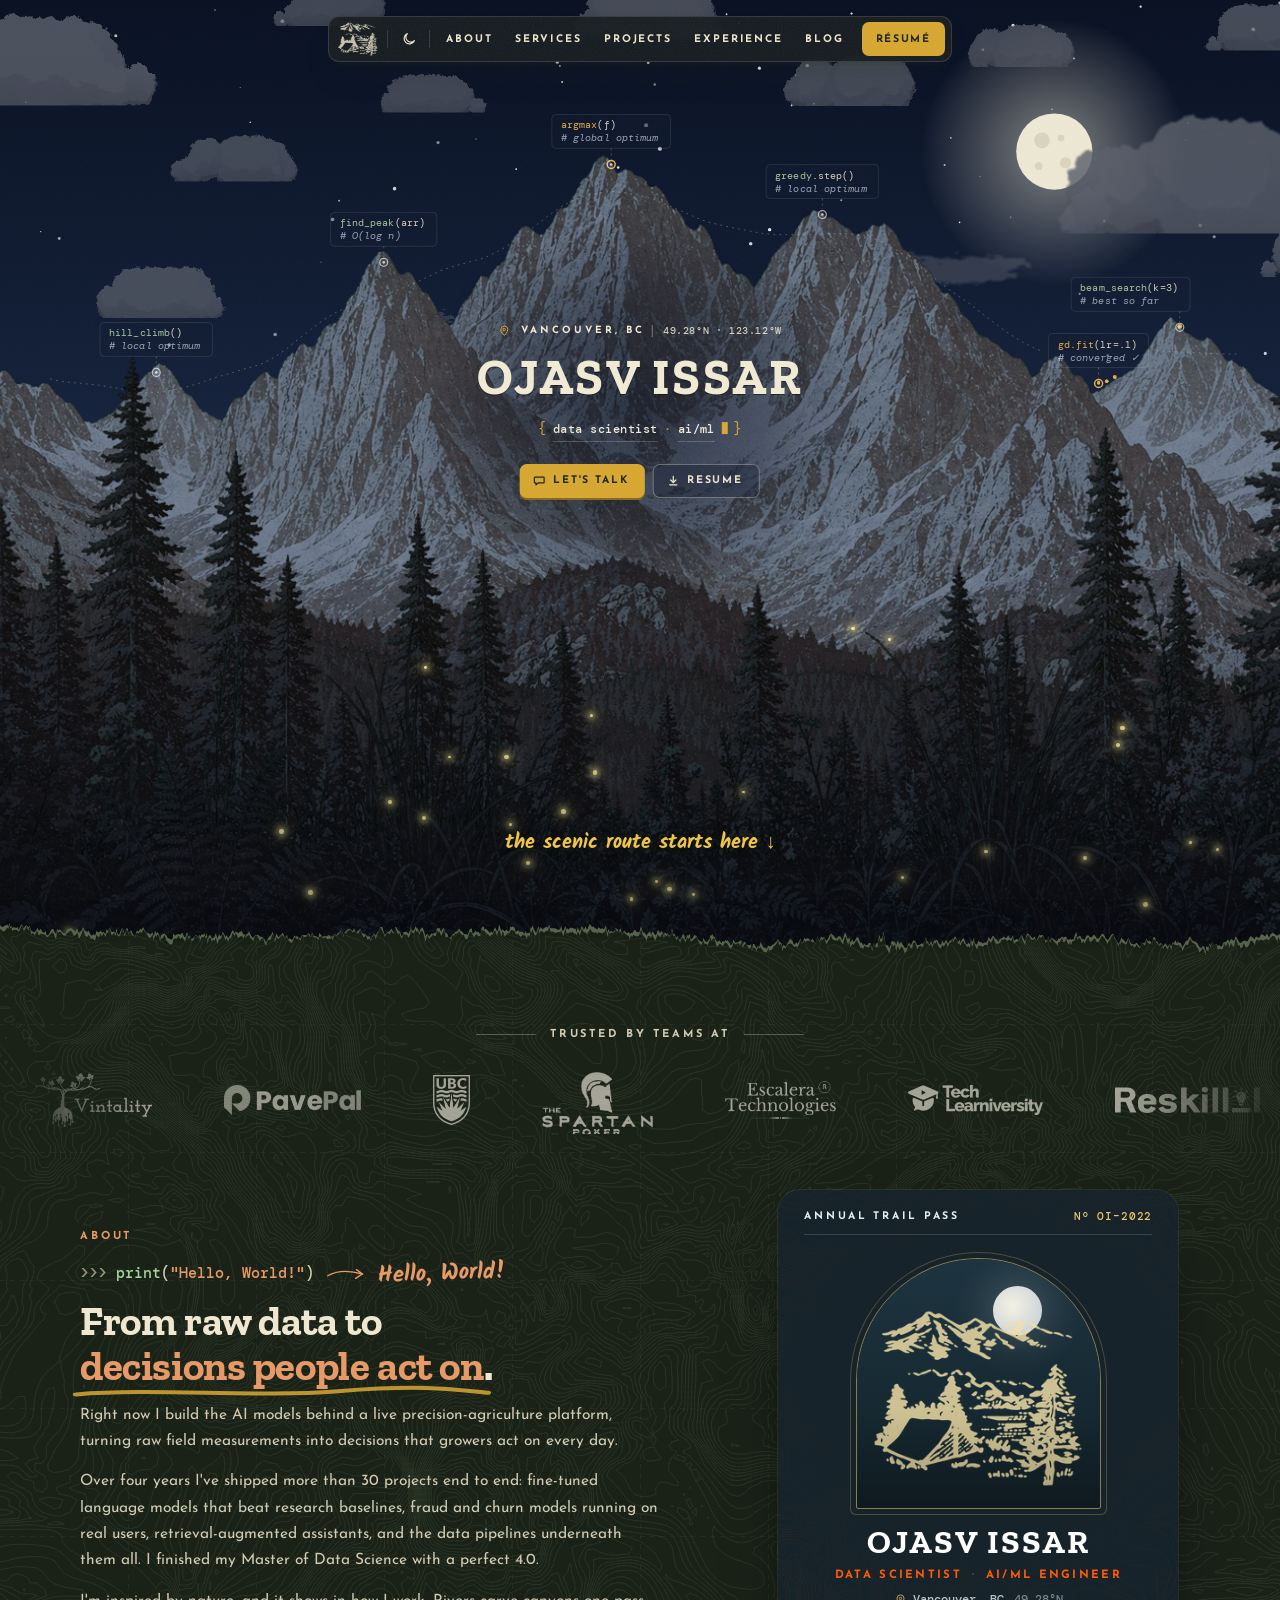
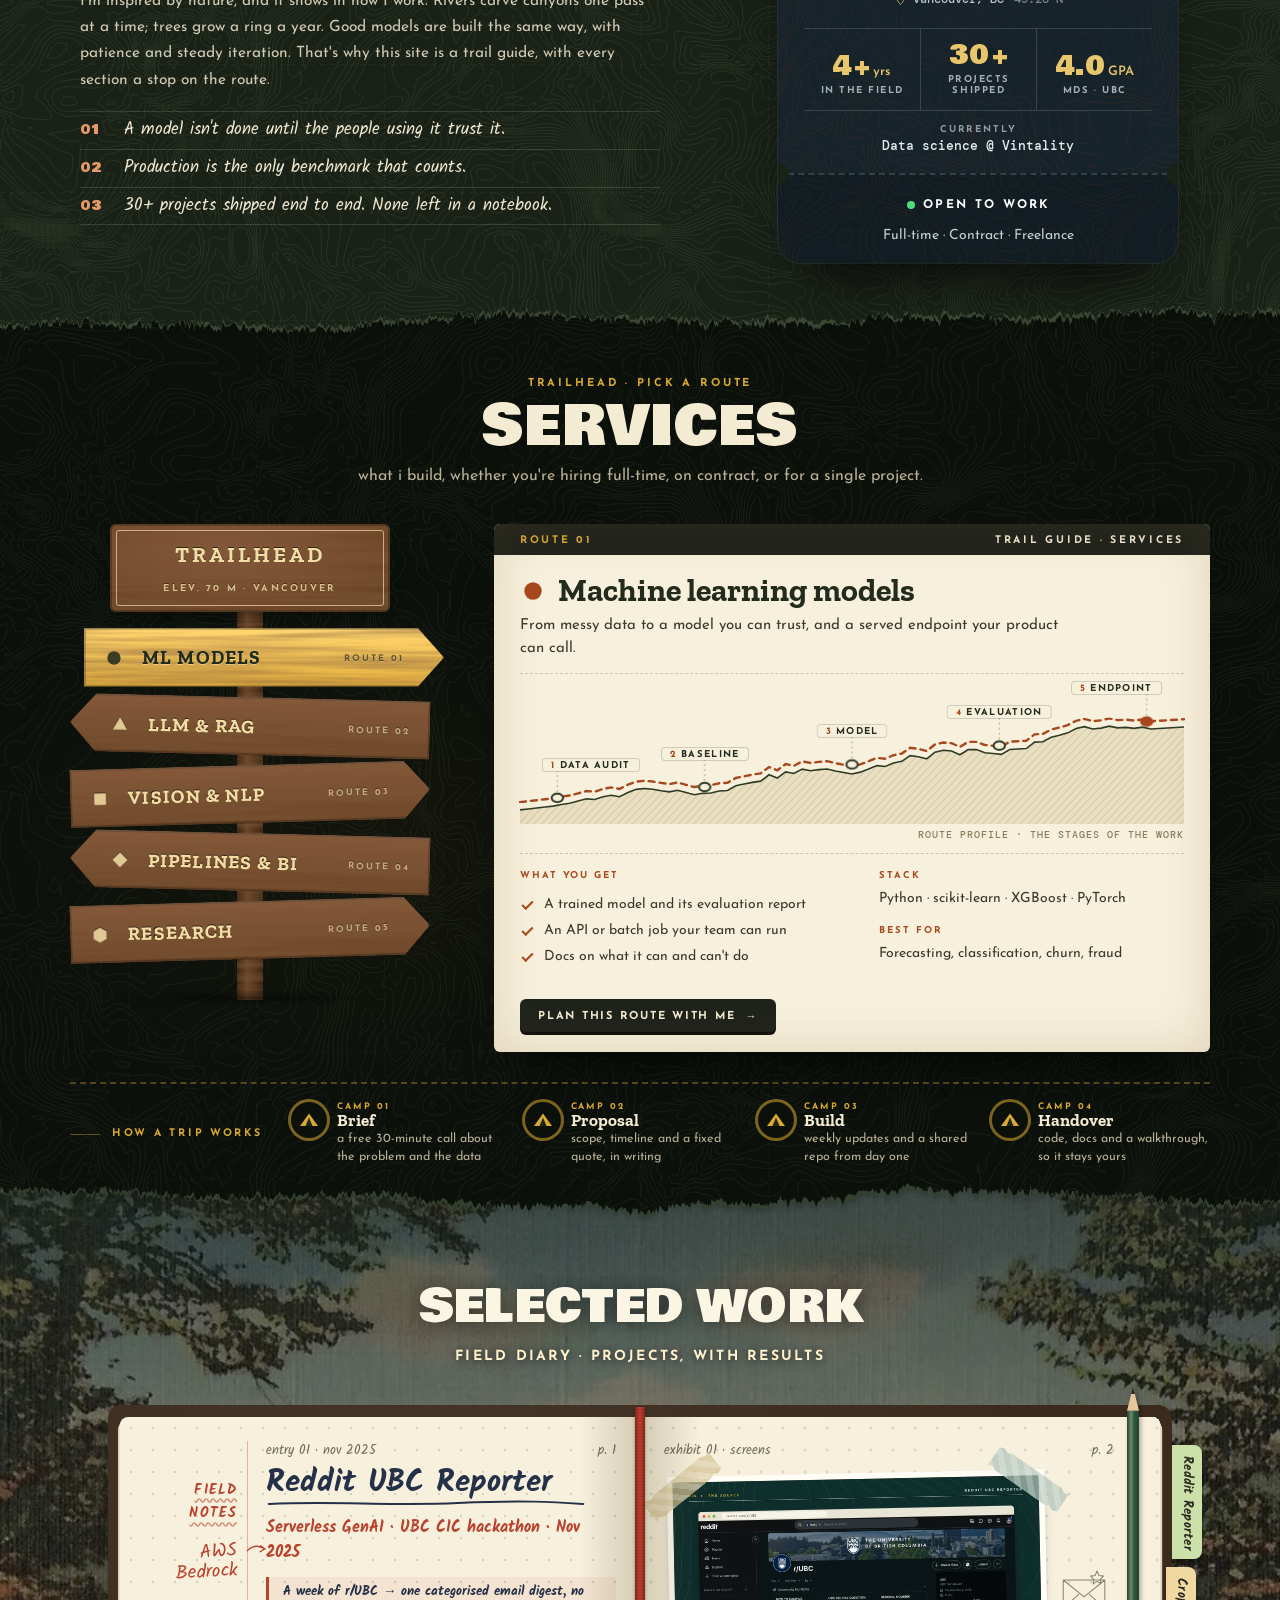
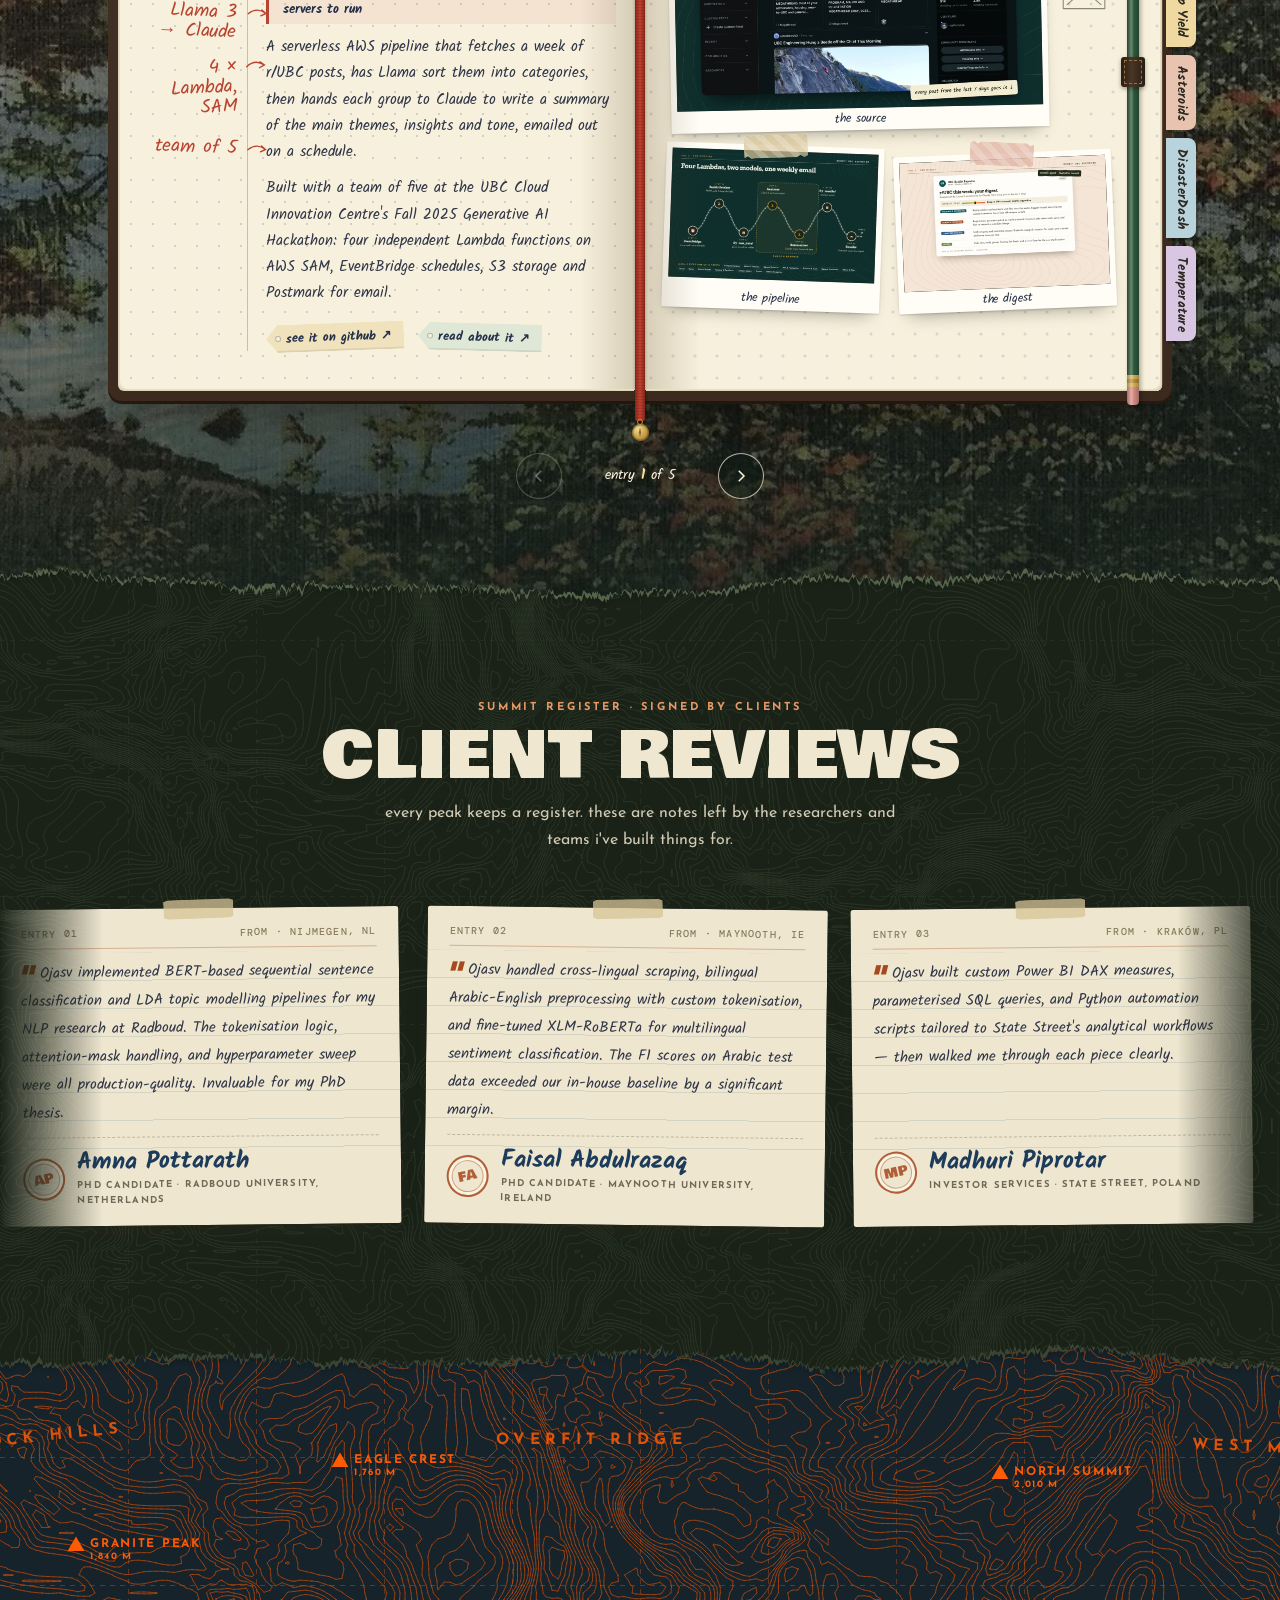
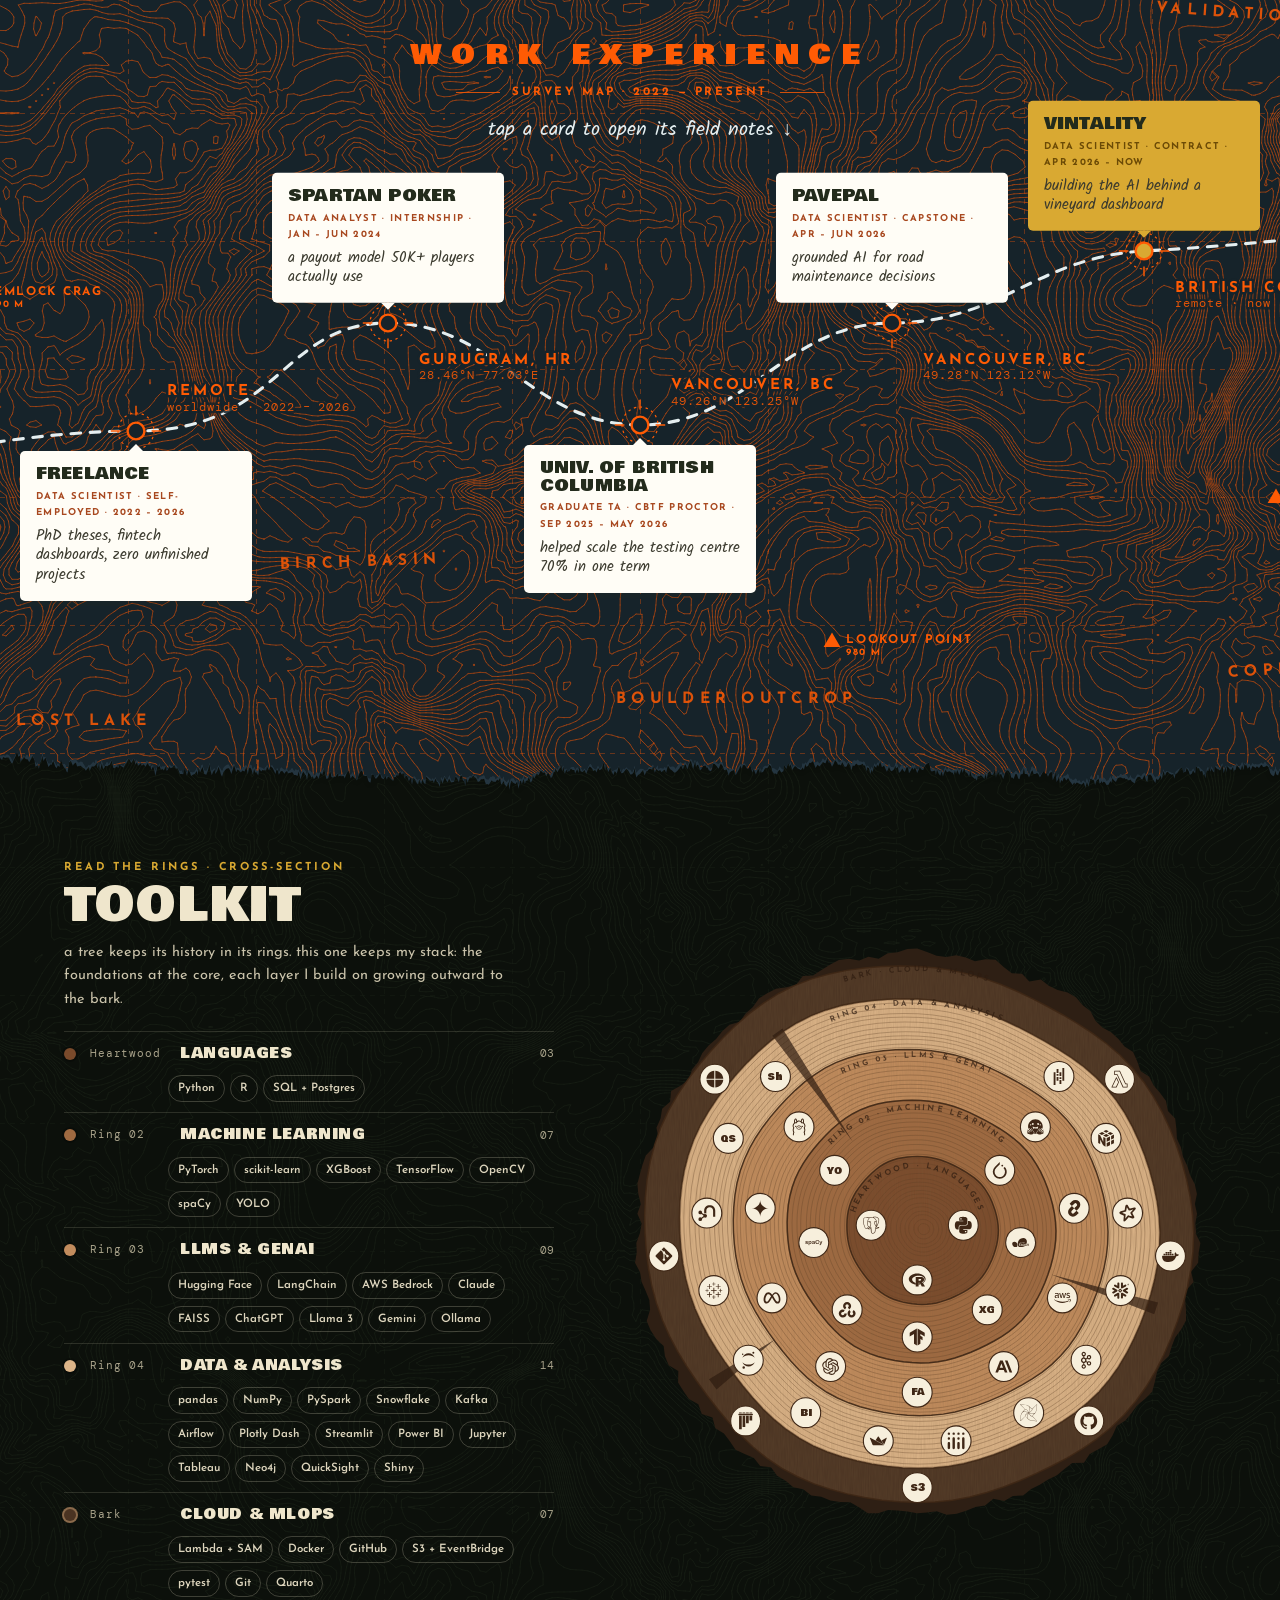
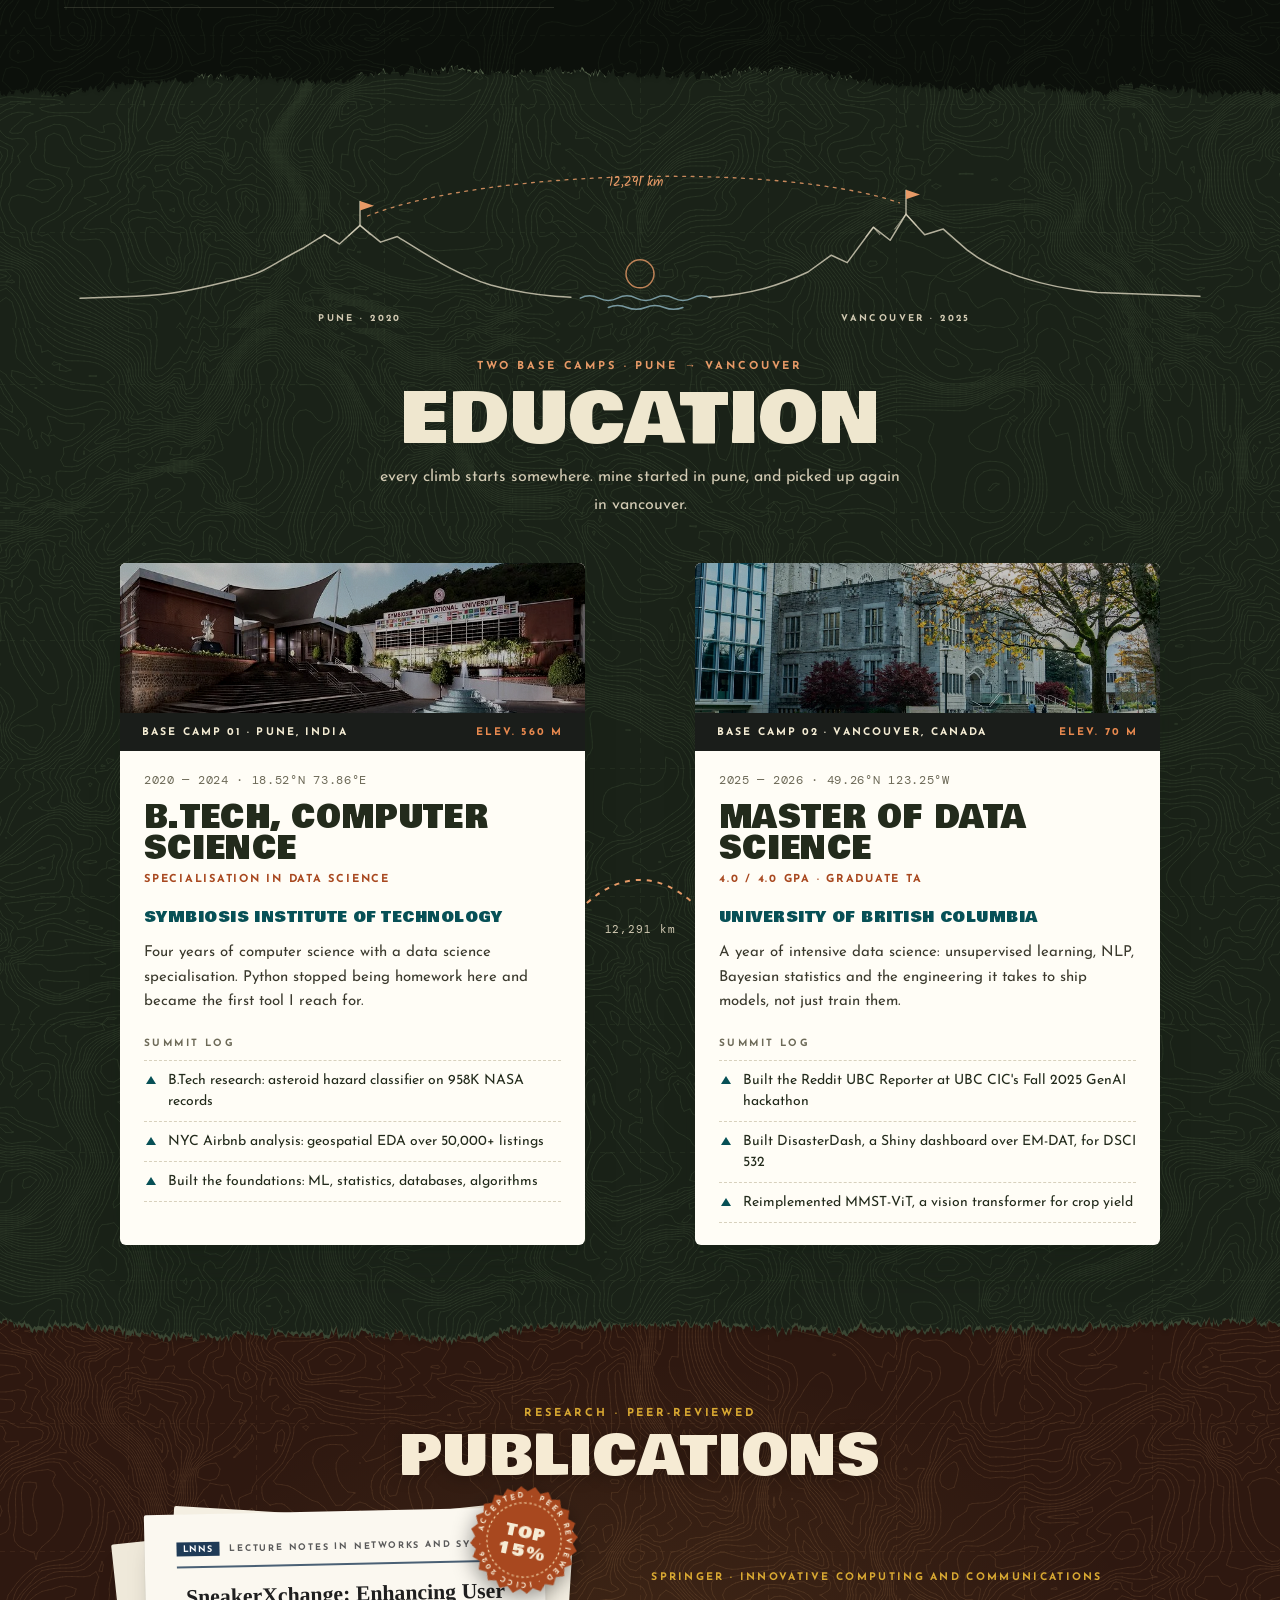
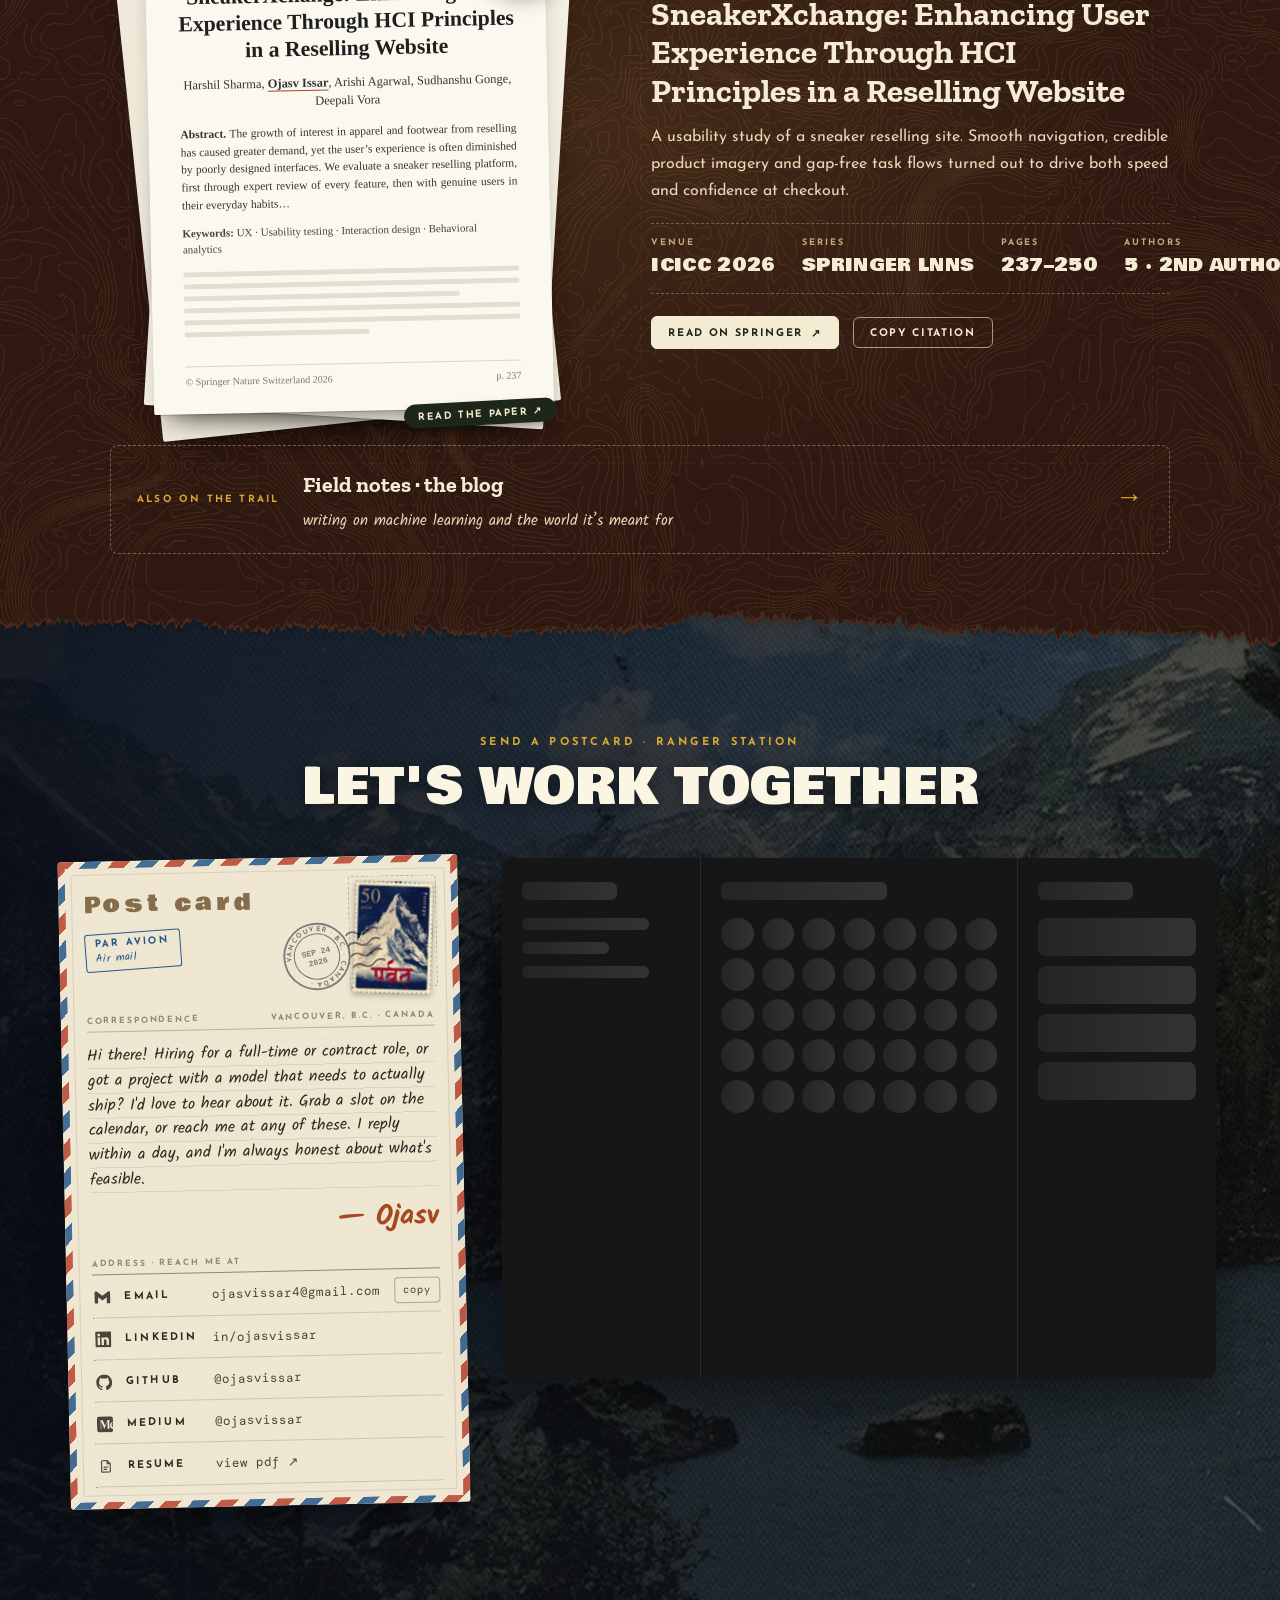
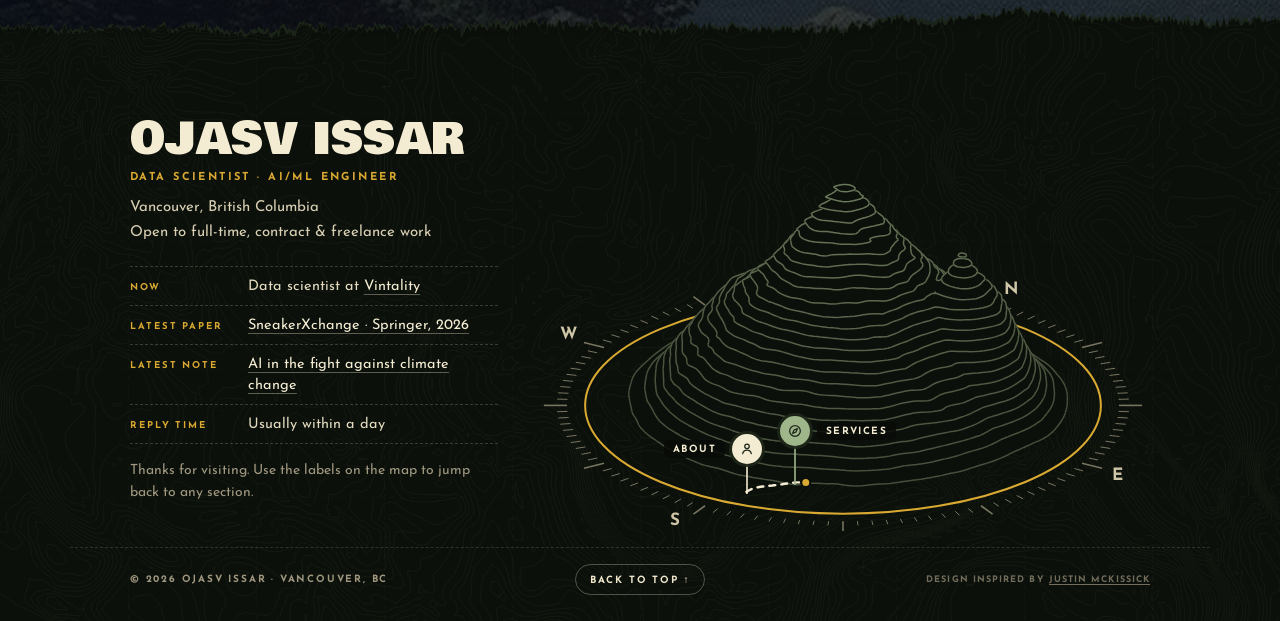
==== commit 563adde1: "Refresh portfolio branding, about section, and project visuals" ====
--- a/index.html
+++ b/index.html
@@ -75,6 +75,8 @@
 <header class="topbar" data-topbar>
 
   <div class="pill">
+    <a class="brand" href="#top" aria-label="Ojasv Issar, back to top"><span class="brand-mark" aria-hidden="true"></span></a>
+    <span class="pill-sep" aria-hidden="true"></span>
     <button type="button" class="pill-icon daynight" data-daynight aria-pressed="false" aria-label="switch to night">
       <svg class="i-sun" viewBox="0 0 24 24" aria-hidden="true"><path d="M12 8a4 4 0 1 0 0 8 4 4 0 0 0 0-8z M12 2.5v2 M12 19.5v2 M2.5 12h2 M19.5 12h2 M5.3 5.3l1.4 1.4 M17.3 17.3l1.4 1.4 M5.3 18.7l1.4-1.4 M17.3 6.7l1.4-1.4"/></svg>
       <svg class="i-moon" viewBox="0 0 24 24" aria-hidden="true"><path d="M20 14.5A8 8 0 1 1 9.5 4a6.5 6.5 0 0 0 10.5 10.5z"/></svg>
@@ -130,46 +132,44 @@
     <div class="co-marquee"><ul class="co-row" data-marquee><li><a href="https://vintality.com" target="_blank" rel="noopener noreferrer" aria-label="Vintality"><img decoding="async" src="assets/logos/co-vintality.svg" alt="Vintality" class="co-vintality" loading="lazy"/></a></li><li><span aria-label="PavePal"><img decoding="async" src="assets/logos/co-pavepal.webp" alt="PavePal" class="co-pavepal" loading="lazy"/></span></li><li><a href="https://www.ubc.ca" target="_blank" rel="noopener noreferrer" aria-label="University of British Columbia"><img decoding="async" src="assets/logos/co-ubc.webp" alt="University of British Columbia" class="co-ubc" loading="lazy"/></a></li><li><a href="https://spartan-poker.com/" target="_blank" rel="noopener noreferrer" aria-label="Spartan Poker"><img decoding="async" src="assets/logos/co-spartan.webp" alt="Spartan Poker" class="co-spartan" loading="lazy"/></a></li><li><a href="https://escaleratechnologies.com" target="_blank" rel="noopener noreferrer" aria-label="Escalera Technologies"><img decoding="async" src="assets/logos/co-escalera.webp" alt="Escalera Technologies" class="co-escalera" loading="lazy"/></a></li><li><a href="https://techlearniversity.com" target="_blank" rel="noopener noreferrer" aria-label="Tech Learniversity"><img decoding="async" src="assets/logos/co-learniversity.webp" alt="Tech Learniversity" class="co-learn" loading="lazy"/></a></li><li><a href="https://reskilll.com" target="_blank" rel="noopener noreferrer" aria-label="Reskilll"><img decoding="async" src="assets/logos/co-reskilll.webp" alt="Reskilll" class="co-reskilll" loading="lazy"/></a></li></ul></div>
   </div>
 
-  <!-- ── about: a statement, and a field credential ─────────── -->
+  <!-- ── about: a statement, and an annual trail pass ───────── -->
   <section class="about" id="about" data-cream-topo="4.2,2.6" aria-labelledby="about-title">
     <div class="about-grid">
       <div class="about-copy" data-anim="up">
         <p class="caps about-kicker">About</p>
-        <pre class="hello-code" data-hello-code aria-label="print Hello, World! Hello, World! I'm Ojasv, a data scientist and AI/ML engineer."><code><span class="hc-p">&gt;&gt;&gt;</span> <span class="hc-f">print</span>(<span class="hc-s">"Hello, World!"</span>)
-<span class="hc-out">Hello, World! I'm Ojasv, a data scientist &amp; AI/ML engineer.</span></code></pre>
-        <h2 class="about-title" id="about-title">I build machine learning that makes it <span class="scribble">out of the notebook<svg viewBox="0 0 300 20" preserveAspectRatio="none" aria-hidden="true"><path pathLength="1" d="M3 13 C 60 5, 130 17, 190 9 S 270 6, 297 11"/></svg></span>.</h2>
+        <p class="hw" data-hw aria-label="print Hello, World! prints Hello, World!">
+          <code class="hw-src" data-hw-src aria-hidden="true"><span class="hw-p">&gt;&gt;&gt;</span> <span class="hc-f">print</span>(<span class="hc-s">"Hello, World!"</span>)</code>
+          <svg class="hw-arrow" viewBox="0 0 46 18" aria-hidden="true"><path pathLength="1" d="M2 11 C 14 4, 28 5, 42 9"/><path pathLength="1" d="M35 4 L 42 9 L 34 14"/></svg>
+          <span class="hw-out" aria-hidden="true">Hello, World!</span>
+        </p>
+        <h2 class="about-title" id="about-title">From raw data to <span class="scribble">decisions people act on<svg viewBox="0 0 300 20" preserveAspectRatio="none" aria-hidden="true"><path pathLength="1" d="M3 13 C 60 5, 130 17, 190 9 S 270 6, 297 11"/></svg></span>.</h2>
         <p>Right now I build the AI models behind a live precision-agriculture platform, turning raw field measurements into decisions that growers act on every day.</p>
         <p>Over four years I've shipped more than 30 projects end to end: fine-tuned language models that beat research baselines, fraud and churn models running on real users, retrieval-augmented assistants, and the data pipelines underneath them all. I finished my Master of Data Science with a perfect 4.0.</p>
         <p>I'm inspired by nature, and it shows in how I work. Rivers carve canyons one pass at a time; trees grow a ring a year. Good models are built the same way, with patience and steady iteration. That's why this site is a trail guide, with every section a stop on the route.</p>
         <ol class="principles" aria-label="how i work">
-          <li><b>01</b><span>If you can't explain a model, it isn't finished.</span></li>
-          <li><b>02</b><span>Shipped beats perfect. Then make it better.</span></li>
-          <li><b>03</b><span>Zero unfinished projects. Still true.</span></li>
+          <li><b>01</b><span>A model isn't done until the people using it trust it.</span></li>
+          <li><b>02</b><span>Production is the only benchmark that counts.</span></li>
+          <li><b>03</b><span>30+ projects shipped end to end. None left in a notebook.</span></li>
         </ol>
       </div>
-      <aside class="cred" data-anim="cred" aria-label="field credential">
-        <div class="cred-card" data-tilt>
-          <span class="cred-clip" aria-hidden="true"></span>
-          <span class="cred-holo" aria-hidden="true"></span>
-          <header class="cred-band"><span>Park service · field credential</span><span>No. OI-2022</span></header>
-          <div class="cred-body">
-            <div class="cred-top">
-              <figure class="cred-photo"><img decoding="async" src="assets/photos/ojasv-wide.webp" alt="Ojasv Issar" width="500" height="500" loading="lazy" /></figure>
-              <div><p class="cred-name">Ojasv Issar</p><p class="cred-role">Data Scientist · AI/ML Engineer</p></div>
-            </div>
-            <dl class="cred-fields">
-              <div><dt>Base</dt><dd>Vancouver, BC</dd></div>
-              <div><dt>Currently</dt><dd>Data science @ Vintality</dd></div>
-              <div><dt>Experience</dt><dd>4+ years</dd></div>
-              <div><dt>Education</dt><dd>MDS, UBC</dd></div>
-              <div class="wide"><dt>Focus</dt><dd>Machine learning · LLMs &amp; RAG · data pipelines</dd></div>
-            </dl>
-            <div class="cred-open"><p>Cleared for</p><ul><li>Full-time</li><li>Contract</li><li>Freelance</li></ul></div>
-            <div class="cred-foot">
-              <p class="cred-sign"><span>Ojasv Issar</span><small>signature of bearer</small></p>
-              <div class="cred-code" aria-hidden="true"><svg viewBox="0 0 120 30" preserveAspectRatio="none"><rect x="0" y="0" width="2" height="30"/><rect x="4" y="0" width="1" height="30"/><rect x="7" y="0" width="3" height="30"/><rect x="12" y="0" width="1" height="30"/><rect x="15" y="0" width="2" height="30"/><rect x="19" y="0" width="1" height="30"/><rect x="22" y="0" width="3" height="30"/><rect x="27" y="0" width="2" height="30"/><rect x="31" y="0" width="1" height="30"/><rect x="34" y="0" width="1" height="30"/><rect x="37" y="0" width="3" height="30"/><rect x="42" y="0" width="2" height="30"/><rect x="46" y="0" width="1" height="30"/><rect x="49" y="0" width="3" height="30"/><rect x="54" y="0" width="1" height="30"/><rect x="57" y="0" width="2" height="30"/><rect x="61" y="0" width="1" height="30"/><rect x="64" y="0" width="3" height="30"/><rect x="69" y="0" width="2" height="30"/><rect x="73" y="0" width="1" height="30"/><rect x="76" y="0" width="1" height="30"/><rect x="79" y="0" width="3" height="30"/><rect x="84" y="0" width="2" height="30"/><rect x="88" y="0" width="1" height="30"/><rect x="91" y="0" width="2" height="30"/><rect x="95" y="0" width="3" height="30"/><rect x="100" y="0" width="1" height="30"/><rect x="103" y="0" width="2" height="30"/><rect x="107" y="0" width="1" height="30"/><rect x="110" y="0" width="3" height="30"/><rect x="115" y="0" width="2" height="30"/><rect x="118" y="0" width="1" height="30"/></svg><span>OI · 2022 · VAN · 0426</span></div>
-            </div>
-            <span class="cred-stamp" aria-hidden="true">Available<small>2026</small></span>
+      <aside class="pass" data-anim="pass" aria-labelledby="pass-name">
+        <div class="pass-card" data-pass>
+          <canvas class="pass-topo" data-pass-topo aria-hidden="true"></canvas>
+          <span class="pass-glare" aria-hidden="true"></span>
+          <header class="pass-head"><span>Annual trail pass</span><span>Nº OI–2022</span></header>
+          <div class="pass-view" aria-hidden="true"><span class="pass-sun"></span><span class="pass-art"></span></div>
+          <h3 class="pass-name" id="pass-name">Ojasv Issar</h3>
+          <p class="pass-role">Data Scientist <i aria-hidden="true">·</i> AI/ML Engineer</p>
+          <p class="pass-loc"><svg viewBox="0 0 24 24" aria-hidden="true"><path d="M12 21s-6.5-5.6-6.5-11a6.5 6.5 0 0 1 13 0c0 5.4-6.5 11-6.5 11z"/><circle cx="12" cy="10" r="2.2"/></svg>Vancouver, BC <span aria-hidden="true">49.28°N</span></p>
+          <dl class="pass-stats">
+            <div><dt>in the field</dt><dd><b data-count="4">4</b><b>+</b> yrs</dd></div>
+            <div><dt>projects shipped</dt><dd><b data-count="30">30</b><b>+</b></dd></div>
+            <div><dt>MDS · UBC</dt><dd><b>4.0</b> GPA</dd></div>
+          </dl>
+          <p class="pass-now"><span>Currently</span>Data science @ Vintality</p>
+          <div class="pass-stub">
+            <p class="pass-open"><i aria-hidden="true"></i>Open to work</p>
+            <p class="pass-kinds">Full-time · Contract · Freelance</p>
           </div>
         </div>
       </aside>
--- a/css/style.css
+++ b/css/style.css
@@ -114,8 +114,8 @@
 .topbar > * { pointer-events: auto; }
 .js .pill { animation: pill-in 1.1s cubic-bezier(.22, 1, .36, 1) .7s backwards; }
 @keyframes pill-in {
-  0% { opacity: 0; transform: translateY(-24px); clip-path: inset(0 calc(100% - 44px) 0 0 round 11px); }
-  35% { opacity: 1; transform: none; clip-path: inset(0 calc(100% - 44px) 0 0 round 11px); }
+  0% { opacity: 0; transform: translateY(-24px); clip-path: inset(0 calc(100% - 58px) 0 0 round 11px); }
+  35% { opacity: 1; transform: none; clip-path: inset(0 calc(100% - 58px) 0 0 round 11px); }
   100% { clip-path: inset(0 0 0 0 round 11px); }
 }
 .js .pill > *:not(.brand):not(.menu), .js .menu > a { animation: link-in .5s var(--ease) backwards; }
@@ -128,14 +128,15 @@
 @media (prefers-reduced-motion: reduce) { .js .pill, .js .pill > *, .js .menu > a, .brand-mark { animation: none !important; } }
 .topbar.hide { transform: translateY(-130%); }
 
-.brand { display: flex; align-items: center; justify-content: center; width: 36px; height: 32px; border-radius: 7px; color: var(--nb-ink); transition: background-color .2s; }
+.brand { display: flex; align-items: center; justify-content: center; width: 50px; height: 34px; border-radius: 7px; color: var(--nb-ink); transition: background-color .2s; }
 .brand:hover { background: var(--nb-soft); }
 .pill-sep { width: 1px; height: 18px; margin: 0 4px 0 3px; background: var(--nb-edge); }
-.brand-mark { width: 20px; height: 23px; flex-shrink: 0; filter: drop-shadow(0 3px 0 rgba(0, 0, 0, .18)); transition: transform .5s var(--ease); }
-.brand:hover .brand-mark { transform: rotate(-6deg) translateY(-2px); }
-.bm-shield { fill: #2f5a3a; stroke: #f4ecd4; stroke-width: 2; }
-.bm-peak { fill: #f4ecd4; } .bm-snow { fill: #2f5a3a; }
-.bm-ground { stroke: #d9a932; stroke-width: 2.2; stroke-linecap: round; }
+.brand-mark {
+  width: 40px; height: 34px; flex-shrink: 0; background: currentColor;
+  -webkit-mask: url(../assets/icons/logo.webp) center / contain no-repeat; mask: url(../assets/icons/logo.webp) center / contain no-repeat;
+  transition: transform .5s var(--ease);
+}
+.brand:hover .brand-mark { transform: rotate(-4deg) translateY(-1px); }
 .brand span { display: flex; flex-direction: column; line-height: 1; }
 .brand b { font-family: var(--display); font-weight: 400; font-size: 18px; letter-spacing: .06em; text-transform: uppercase; white-space: nowrap; }
 .brand small { margin-top: 5px; font-family: var(--sans); font-weight: 700; font-size: 9.5px; letter-spacing: .24em; text-transform: uppercase; opacity: .75; white-space: nowrap; }
@@ -862,50 +863,82 @@
 .principles b { font: 400 13px var(--display); color: var(--rust); }
 .principles span { font: 400 16.8px/1.35 var(--hand); color: var(--ink); }
 
-/* the credential */
-.cred { perspective: 1200px; }
-.cred-card { position: relative; border-radius: 10px; overflow: hidden; color: #2a2f22; transform: rotate(2deg); transition: transform .5s var(--ease);
-  background: repeating-radial-gradient(circle at 110% -10%, transparent 0 9px, rgba(7, 80, 86, .05) 9px 10px), #f4ecd6;
-  box-shadow: 0 2px 0 rgba(0, 0, 0, .06), 0 34px 50px -30px rgba(40, 30, 10, .55); }
-.cred-card::after { content: ""; position: absolute; inset: 0; pointer-events: none; border-radius: 10px; box-shadow: inset 0 0 0 1px rgba(47, 65, 40, .18), inset 0 0 40px rgba(120, 85, 40, .15); }
-.cred-band { display: flex; justify-content: space-between; gap: 10px; padding: 11px 20px 9px; background: #2f4128; color: #f4ecd2; font: 700 9.5px var(--sans); letter-spacing: .24em; text-transform: uppercase; }
-.cred-band span:last-child { color: var(--gold); letter-spacing: .12em; }
-.cred-body { position: relative; padding: 20px 22px 20px; }
-.cred-top { display: flex; align-items: center; gap: 18px; }
-/* the photo sits in the round seal: a forest ring, a dashed gold ring, then the picture */
-.cred-photo { position: relative; flex: 0 0 96px; width: 96px; height: 96px; margin: 0; padding: 5px; border-radius: 50%; background: #2f4128;
-  box-shadow: 0 0 0 3px #f4ecd6, 0 0 0 5px #d9a932, 0 6px 14px -6px rgba(0, 0, 0, .45); }
-.cred-photo::after { content: ""; position: absolute; inset: 2px; border-radius: 50%; border: 1.5px dashed rgba(217, 169, 50, .85); pointer-events: none; }
-.cred-photo img { display: block; width: 100%; height: 100%; border-radius: 50%; object-fit: cover; object-position: 50% 22%; border: 2px solid #f4ecd6; filter: sepia(.06) saturate(.95); }
-.cred-seal { flex: 0 0 84px; height: 84px; overflow: visible; }
-.cred-seal .o { fill: #2f4128; } .cred-seal .i { fill: none; stroke: #d9a932; stroke-width: 1.5; stroke-dasharray: 3 3; }
-.cred-seal text { font: 700 10.5px var(--sans); letter-spacing: .1em; fill: #f4ecd2; }
-.cred-seal .pk { fill: #d9a932; }
-.cred-seal .mono { font: 400 13px var(--display); fill: #f4ecd2; text-anchor: middle; letter-spacing: .08em; }
-.cred-name { font-family: "Zilla Slab", serif; font-weight: 700; font-size: 28px; line-height: 1.05; letter-spacing: .02em; text-transform: uppercase; color: #232b1c; }
-.cred-role { margin-top: 5px; font: 700 10.5px var(--sans); letter-spacing: .18em; text-transform: uppercase; color: var(--rust); }
-.cred-fields { display: grid; grid-template-columns: 1fr 1fr; gap: 12px 18px; margin-top: 18px; padding-top: 16px; border-top: 1px dashed rgba(47, 65, 40, .3); }
-.cred-fields .wide { grid-column: 1 / -1; }
-.cred-fields dt { font: 700 8.5px var(--sans); letter-spacing: .22em; text-transform: uppercase; color: #7a6a4c; }
-.cred-fields dd { margin-top: 3px; font: 500 13px/1.4 "DM Mono", monospace; color: #232b1c; }
-.cred-open { display: flex; align-items: center; flex-wrap: wrap; gap: 8px 12px; margin-top: 18px; padding-top: 16px; border-top: 1px dashed rgba(47, 65, 40, .3); }
-.cred-open p { font: 700 8.5px var(--sans); letter-spacing: .22em; text-transform: uppercase; color: #7a6a4c; }
-.cred-open ul { display: flex; flex-wrap: wrap; gap: 6px; }
-.cred-open li { padding: 5px 10px 3px; border: 1.5px solid #2f4128; border-radius: 4px; font: 700 10px var(--sans); letter-spacing: .14em; text-transform: uppercase; color: #2f4128; }
-.cred-sign { margin-top: 18px; }
-.cred-sign span { display: inline-block; padding: 0 30px 2px 2px; border-bottom: 1px solid rgba(35, 43, 28, .45); font: 700 25.2px/1 var(--hand); color: #1d3b5a; transform: rotate(-3deg); }
-.cred-sign small { display: block; margin-top: 5px; font: 700 8px var(--sans); letter-spacing: .22em; text-transform: uppercase; color: #7a6a4c; }
-.cred-stamp { position: absolute; right: 22px; bottom: 24px; display: flex; flex-direction: column; align-items: center; padding: 6px 12px 4px; border: 3px double var(--rust); border-radius: 6px;
-  font: 400 17px var(--display); letter-spacing: .06em; text-transform: uppercase; color: var(--rust); transform: rotate(-12deg); opacity: .85; mix-blend-mode: multiply; }
-.cred-stamp small { font: 700 8px var(--sans); letter-spacing: .3em; }
-.js .cred .cred-stamp { opacity: 0; transform: rotate(-20deg) scale(2.2); }
-.cred.in .cred-stamp { animation: cred-thud .55s cubic-bezier(.2, .9, .3, 1) .9s both; }
-@keyframes cred-thud { 0% { opacity: 0; transform: rotate(-24deg) scale(2.2); } 60% { opacity: .9; transform: rotate(-10deg) scale(.94); } 100% { opacity: .85; transform: rotate(-12deg) scale(1); } }
-.js .cred .cred-card { opacity: 0; transform: translateY(30px) rotate(6deg); transition: opacity .8s var(--ease), transform .9s var(--ease); }
-.cred.in .cred-card { opacity: 1; transform: rotate(2deg); }
-.cred.in .cred-card:hover { transform: rotate(0deg) translateY(-4px); }
-@media (max-width: 900px) { .about-grid { grid-template-columns: 1fr; } .cred { max-width: 440px; } }
-@media (max-width: 420px) { .cred-fields { grid-template-columns: 1fr; } .cred-name { font-size: 24px; } .cred-band span:last-child { display: none; } .cred-role { font-size: 9.5px; letter-spacing: .12em; } }
+@media (max-width: 900px) { .about-grid { grid-template-columns: 1fr; } }
+
+/* annual trail pass: a dark survey card in the Experience palette, an arched portrait, three summit stats and a tear-off stub */
+.pass { width: 100%; max-width: 400px; min-width: 0; justify-self: center; perspective: 1000px; }
+.pass-card {
+  --pb: #075056; --pi: #e4eef0; --pa: #ff5b04; --pg: #e8c66c; --pd: rgba(228, 238, 240, .2);
+  position: relative; isolation: isolate; overflow: hidden; display: flex; flex-direction: column; align-items: center; text-align: center;
+  padding: 22px 26px 0; border-radius: 22px; background: var(--pb); color: var(--pi);
+  box-shadow: 0 1px 0 rgba(255, 255, 255, .12) inset, 0 2px 4px rgba(7, 40, 43, .2), 0 30px 60px -28px rgba(7, 40, 43, .7);
+  transform: rotateX(var(--rx, 0deg)) rotateY(var(--ry, 0deg)); transition: transform .6s var(--ease);
+}
+:root[data-theme="night"] .pass-card { --pb: #16232a; --pi: #e4eef0; --pa: #ff5b04; --pd: rgba(228, 238, 240, .16); box-shadow: 0 0 0 1px rgba(228, 238, 240, .08), 0 30px 60px -28px #000; }
+.pass-card.tracking { transition: transform .12s linear; }
+.pass-card > * { position: relative; z-index: 1; }
+.pass-topo { position: absolute !important; z-index: 0 !important; inset: 0; opacity: .16; pointer-events: none;
+  -webkit-mask: radial-gradient(120% 70% at 50% 30%, transparent 25%, #000 75%); mask: radial-gradient(120% 70% at 50% 30%, transparent 25%, #000 75%); }
+.pass-card { --pass-ink: #e4eef0; } :root[data-theme="night"] .pass-card { --pass-ink: #ff5b04; }
+.pass-glare { position: absolute !important; z-index: 3 !important; inset: 0; pointer-events: none; opacity: 0; transition: opacity .4s;
+  background: radial-gradient(420px circle at calc(var(--mx, .5) * 100%) calc(var(--my, .3) * 100%), rgba(255, 255, 255, .16), transparent 45%); mix-blend-mode: soft-light; }
+.pass-card.tracking .pass-glare { opacity: 1; }
+
+.pass-head { align-self: stretch; display: flex; justify-content: space-between; padding-bottom: 12px; border-bottom: 1px solid var(--pd);
+  font: 700 10.5px/1 var(--sans); letter-spacing: .26em; text-transform: uppercase; }
+.pass-head span:last-child { font-family: var(--mono); font-weight: 500; letter-spacing: .08em; color: var(--pg); }
+.pass-view { position: relative; overflow: hidden; width: 70%; aspect-ratio: 1 / 1.02; margin-top: 24px; border-radius: 999px 999px 14px 14px;
+  background: linear-gradient(#0d6b6f, #0a5a5e 55%, #084a4e); box-shadow: 0 0 0 1px rgba(232, 198, 108, .55), 0 0 0 6px var(--pb), 0 0 0 7px rgba(232, 198, 108, .25); }
+:root[data-theme="night"] .pass-view { background: linear-gradient(#1d3440, #172a33 55%, #121f26); }
+.pass-sun { position: absolute; left: 66%; top: 11%; width: 20%; aspect-ratio: 1; margin-left: -10%; border-radius: 50%;
+  background: radial-gradient(circle, #ffd27a, #ff8a3d 70%); box-shadow: 0 0 40px 10px rgba(255, 138, 61, .35); }
+:root[data-theme="night"] .pass-sun { background: radial-gradient(circle at 40% 40%, #f4f1e4, #cfd6d8 70%); box-shadow: 0 0 40px 8px rgba(228, 238, 240, .2); }
+.pass-art { position: absolute; left: 6%; right: 6%; bottom: 8%; height: 72%; background: #f1dfa6;
+  -webkit-mask: url(../assets/icons/logo.webp) center bottom / contain no-repeat; mask: url(../assets/icons/logo.webp) center bottom / contain no-repeat; }
+.pass-view::after { content: ""; position: absolute; inset: 0; background: linear-gradient(transparent 60%, rgba(0, 0, 0, .18)); }
+.pass-name { margin-top: 18px; font: 700 clamp(28px, 2.6vw, 34px)/1 "Zilla Slab", serif; letter-spacing: .06em; text-transform: uppercase; color: #fff; }
+.pass-role { margin-top: 9px; font: 700 11.5px/1.3 var(--sans); letter-spacing: .2em; text-transform: uppercase; color: var(--pa); }
+.pass-role i { font-style: normal; opacity: .6; margin: 0 .3em; }
+.pass-loc { display: flex; align-items: center; gap: 6px; margin-top: 10px; font: 500 12px/1 var(--mono); opacity: .8; }
+.pass-loc svg { width: 13px; height: 13px; fill: none; stroke: var(--pg); stroke-width: 1.8; }
+.pass-loc span { opacity: .6; margin-left: 4px; }
+
+.pass-stats { align-self: stretch; display: grid; grid-template-columns: repeat(3, 1fr); margin-top: 22px; border-top: 1px solid var(--pd); border-bottom: 1px solid var(--pd); }
+.pass-stats > div { display: flex; flex-direction: column-reverse; gap: 5px; padding: 14px 4px 13px; }
+.pass-stats > div + div { border-left: 1px solid var(--pd); }
+.pass-stats dt { font: 700 9.5px/1.2 var(--sans); letter-spacing: .16em; text-transform: uppercase; opacity: .7; }
+.pass-stats dd { display: flex; align-items: baseline; justify-content: center; gap: 2px; margin: 0; font: 600 13px/1 var(--sans); color: var(--pg); }
+.pass-stats b { font: 400 26px/1 "Bowlby One", sans-serif; color: var(--pg); margin-right: 1px; }
+.pass-now { margin: 14px 0 18px; font: 500 13px/1.4 var(--mono); }
+.pass-now span { display: block; margin-bottom: 3px; font: 700 9.5px/1 var(--sans); letter-spacing: .2em; text-transform: uppercase; opacity: .6; }
+
+/* the stub: a perforated line with notches cut into the card edge */
+.pass-stub { align-self: stretch; margin: 0 -26px; padding: 16px 20px 18px; border-top: 2px dashed var(--pd); background: rgba(0, 0, 0, .16); }
+.pass-stub::before, .pass-stub::after { content: ""; position: absolute; top: -12px; width: 22px; height: 22px; border-radius: 50%; background: var(--cream); }
+.pass-stub::before { left: -11px; } .pass-stub::after { right: -11px; }
+.pass-open { display: inline-flex; align-items: center; gap: 8px; font: 700 12px/1 var(--sans); letter-spacing: .2em; text-transform: uppercase; color: #fff; }
+.pass-open i { width: 8px; height: 8px; border-radius: 50%; background: #4ade80; box-shadow: 0 0 0 0 rgba(74, 222, 128, .6); animation: pass-live 2s ease-out infinite; }
+@keyframes pass-live { 70% { box-shadow: 0 0 0 8px rgba(74, 222, 128, 0); } 100% { box-shadow: 0 0 0 0 rgba(74, 222, 128, 0); } }
+.pass-kinds { margin-top: 7px; font: 400 14px/1.3 var(--sans); opacity: .85; }
+
+/* entrance: the card rises, the portrait opens from the bottom of its arch, the stats settle in turn */
+.js .pass[data-anim] { opacity: 0; transform: translateY(30px); transition: opacity .9s var(--ease), transform 1s var(--ease); }
+.js .pass.in { opacity: 1; transform: none; }
+.js .pass .pass-sun { transform: translateY(120%); transition: transform 1.6s cubic-bezier(.22, 1, .36, 1) .35s; }
+.js .pass.in .pass-sun { transform: none; }
+.js .pass .pass-art { opacity: 0; transform: translateY(10px); transition: opacity 1s ease .2s, transform 1.2s var(--ease) .2s; }
+.js .pass.in .pass-art { opacity: 1; transform: none; }
+.js .pass .pass-stats > div { opacity: 0; transform: translateY(8px); transition: opacity .6s var(--ease), transform .6s var(--ease); }
+.js .pass.in .pass-stats > div { opacity: 1; transform: none; }
+.js .pass.in .pass-stats > div:nth-child(1) { transition-delay: .9s; } .js .pass.in .pass-stats > div:nth-child(2) { transition-delay: 1.02s; } .js .pass.in .pass-stats > div:nth-child(3) { transition-delay: 1.14s; }
+@media (max-width: 420px) {
+  .pass-card { padding: 20px 18px 0; } .pass-stub { margin: 0 -18px; }
+  .pass-stats b { font-size: 22px; } .pass-stats dt { font-size: 8.5px; letter-spacing: .12em; }
+}
+@media (prefers-reduced-motion: reduce) {
+  .js .pass .pass-sun, .js .pass .pass-art, .js .pass .pass-stats > div { clip-path: none; opacity: 1; transform: none; transition: none; }
+  .pass-open i { animation: none; }
+}
 
 /* ── services: a trailhead. carved boards on a post pick the route; the route card shows its profile ── */
 .services { position: relative; z-index: 1; isolation: isolate; padding: 92px clamp(20px, 5vw, 80px) 70px; background: #1d2619; color: #efe6cc; overflow: hidden; --svc-ink: #8fa878;
@@ -963,7 +996,7 @@
 .rc-blaze { flex: 0 0 26px; height: 26px; fill: var(--rust); }
 .rc-title h3 { font-family: "Zilla Slab", serif; font-weight: 700; font-size: clamp(24px, 2.6vw, 32px); line-height: 1.1; color: var(--ink); }
 .rc-tag { margin-top: 6px; max-width: 560px; font-size: 15px; line-height: 1.55; color: var(--ink-2); }
-.rc-prof { position: relative; margin: 12px 0 0; padding: 10px 0 0; border-top: 1px dashed rgba(35, 43, 28, .22); }
+.rc-prof { --k: calc(132 / 170); position: relative; margin: 12px 0 0; padding: 18px 0 0; border-top: 1px dashed rgba(35, 43, 28, .22); }
 .rc-prof svg { display: block; width: 100%; height: 132px; overflow: visible; }
 .rc-prof figcaption { margin-top: 4px; font: 500 10px "DM Mono", monospace; letter-spacing: .1em; text-transform: uppercase; color: #8a7d5e; text-align: right; }
 .rc-prof .land { fill: url(#rc-hatch); }
@@ -972,8 +1005,10 @@
 .rc-prof .wp circle { fill: #f7f0dc; stroke: #2f3a25; stroke-width: 2; vector-effect: non-scaling-stroke; }
 .rc-prof .wp.end circle { fill: var(--rust); stroke: var(--rust); }
 .rc-prof .wp line { stroke: rgba(47, 58, 37, .4); stroke-dasharray: 2 3; vector-effect: non-scaling-stroke; }
-.rc-prof .wp-lb { position: absolute; transform: translate(-50%, -100%); padding: 2px 8px 1px; border-radius: 3px; background: #f7f0dc; white-space: nowrap;
+.rc-prof .wp-lb { position: absolute; top: calc(19px + var(--y) * var(--k) * 1px); transform: translate(-50%, -100%); padding: 2px 8px 1px; border-radius: 3px; background: #f7f0dc; white-space: nowrap;
   font: 700 9.5px var(--sans); letter-spacing: .14em; text-transform: uppercase; color: var(--ink); box-shadow: 0 0 0 1px rgba(47, 58, 37, .2); }
+.rc-prof .wp-lb:first-of-type { transform: translate(-14px, -100%); }
+.rc-prof .wp-lb:last-of-type { transform: translate(calc(-100% + 14px), -100%); }
 .rc-prof .wp-lb i { font-style: normal; color: var(--rust); margin-right: 4px; }
 .rc-cols { min-height: 132px; display: grid; grid-template-columns: 1.1fr 1fr; gap: 24px; margin-top: 12px; padding-top: 14px; border-top: 1px dashed rgba(35, 43, 28, .22); }
 .rc-label, .rc-meta dt { font-weight: 700; font-size: 9.5px; letter-spacing: .2em; text-transform: uppercase; color: var(--rust); }
@@ -1021,7 +1056,7 @@
   .rc-body { padding: 20px 18px 22px; }
   .rc-cols { grid-template-columns: 1fr; }
   .rc-band { padding: 10px 18px 8px; font-size: 9px; }
-  .rc-prof svg { height: 130px; }
+  .rc-prof { --k: calc(130 / 170); } .rc-prof svg { height: 130px; }
   .rc-prof .wp-lb { font-size: 8px; letter-spacing: .06em; padding: 2px 5px 1px; }
   .sp-board span { font-size: 16px; }
 }
@@ -1572,30 +1607,20 @@
 .rt-meta { margin-top: 12px; }
 .rt-sub { margin-top: 16px; }
 
-/* about: a hello world, typed like a REPL */
-.hello-code { margin: 14px 0 6px; padding: 12px 16px 11px; border-radius: 8px; background: #1d2619; color: #efe6cc; font: 500 14px/1.65 "DM Mono", ui-monospace, monospace; white-space: pre-wrap; box-shadow: 0 10px 20px -14px rgba(0, 0, 0, .6); max-width: 560px; }
-:root[data-theme="night"] .hello-code { background: #0c100b; box-shadow: inset 0 0 0 1px rgba(239, 230, 204, .12); }
-.hc-p { color: #8fa878; } .hc-f { color: var(--gold); } .hc-s { color: #e8a37a; } .hc-out { color: #f4ecd2; }
-.hello-code .tc { display: inline-block; width: .55em; height: 1em; margin-left: 1px; vertical-align: -2px; background: var(--gold); animation: blink .9s steps(1) infinite; }
-
-/* the credential, reworked: lanyard clip, holographic foil, laminated gloss, barcode */
-.cred-card { padding-top: 0; overflow: visible; }
-.cred-clip { position: absolute; z-index: 3; left: 50%; top: -16px; width: 64px; height: 26px; margin-left: -32px; border-radius: 8px 8px 4px 4px;
-  background: linear-gradient(#c9c1ad, #8e877a); box-shadow: 0 2px 3px rgba(0, 0, 0, .35), inset 0 1px 0 rgba(255, 255, 255, .5); }
-.cred-clip::after { content: ""; position: absolute; left: 50%; top: 8px; width: 30px; height: 8px; margin-left: -15px; border-radius: 4px; background: #3a3527; box-shadow: inset 0 1px 2px rgba(0, 0, 0, .6); }
-.cred-band { border-radius: 10px 10px 0 0; background: linear-gradient(90deg, #2f4128, #3d5534 60%, #2f4128); }
-.cred-holo { position: absolute; z-index: 2; inset: 0; border-radius: 10px; pointer-events: none; mix-blend-mode: soft-light; opacity: .55;
-  background: linear-gradient(115deg, transparent 20%, rgba(255, 120, 180, .5) 36%, rgba(120, 220, 255, .55) 44%, rgba(255, 240, 150, .5) 52%, transparent 66%) -60% 0 / 220% 100% no-repeat;
-  transition: background-position 1.2s cubic-bezier(.22, 1, .36, 1); }
-.cred-card:hover .cred-holo { background-position: 120% 0; }
-.cred-card::before { content: ""; position: absolute; right: 18px; top: 60px; width: 150px; height: 150px; pointer-events: none; opacity: .07;
-  background: no-repeat center / contain url("data:image/svg+xml,%3Csvg xmlns='http://www.w3.org/2000/svg' viewBox='0 0 100 100'%3E%3Ccircle cx='50' cy='50' r='46' fill='none' stroke='%232f4128' stroke-width='4'/%3E%3Cpath d='M18 72 L40 40 L50 52 L62 34 L84 72 Z' fill='%232f4128'/%3E%3C/svg%3E"); }
-.cred-photo { flex: 0 0 112px !important; width: 112px !important; height: 112px !important; }
-.cred-photo img { object-position: 50% 30% !important; }
-.cred-foot { display: flex; align-items: flex-end; justify-content: space-between; gap: 14px; margin-top: 18px; }
-.cred-foot .cred-sign { margin-top: 0; }
-.cred-code { display: flex; flex-direction: column; align-items: flex-end; gap: 3px; }
-.cred-code svg { width: 118px; height: 28px; fill: #232b1c; }
-.cred-code span { font: 500 8.5px "DM Mono", monospace; letter-spacing: .12em; color: #7a6a4c; }
-.cred-stamp { left: 86px; right: auto; top: 104px; bottom: auto; z-index: 3; font-size: 14px !important; padding: 4px 9px 3px !important; }
-@media (max-width: 420px) { .cred-role { line-height: 1.5; letter-spacing: .1em; } .cred-photo { flex-basis: 88px !important; width: 88px !important; height: 88px !important; } .cred-code svg { width: 90px; } .cred-stamp { left: 66px; top: 86px; } }
+/* about: a one-line hello world under the kicker; the code types in softly, then the answer is pencilled beside it */
+.hw { display: flex; flex-wrap: wrap; align-items: center; gap: 6px 12px; margin: 12px 0 4px; min-height: 30px; }
+.hw-src { font: 500 14.5px/1.5 var(--mono); color: var(--ink-2); white-space: pre; }
+.hw-p { color: var(--muted); }
+.hw .hc-f { color: #2f6b45; } .hw .hc-s { color: var(--rust); }
+:root[data-theme="night"] .hw .hc-f { color: #9fd49a; }
+.hw-arrow { width: 40px; height: 16px; flex: none; overflow: visible; fill: none; stroke: var(--rust); stroke-width: 1.6; stroke-linecap: round; stroke-linejoin: round; }
+.hw-out { font: 700 23px/1.1 var(--hand); color: var(--rust); transform: rotate(-2deg); }
+.js .hw-src .ch { opacity: 0; filter: blur(3px); transition: opacity .28s ease, filter .28s ease; }
+.js .hw-src .ch.on { opacity: 1; filter: none; }
+.js .hw-arrow path { stroke-dasharray: 1; stroke-dashoffset: 1; transition: stroke-dashoffset .45s var(--ease); }
+.js .hw-arrow path + path { transition-delay: .35s; transition-duration: .2s; }
+.js .hw-out { clip-path: inset(-20% 100% -20% 0); transition: clip-path 1s cubic-bezier(.45, .05, .35, 1) .5s; }
+.js .hw.done .hw-arrow path { stroke-dashoffset: 0; }
+.js .hw.done .hw-out { clip-path: inset(-20% -15% -20% 0); }
+@media (max-width: 480px) { .hw-arrow { display: none; } .hw-out { margin-left: 30px; font-size: 21px; } }
+@media (prefers-reduced-motion: reduce) { .js .hw-src .ch, .js .hw-out, .js .hw-arrow path { opacity: 1; filter: none; clip-path: none; stroke-dashoffset: 0; transition: none; } }
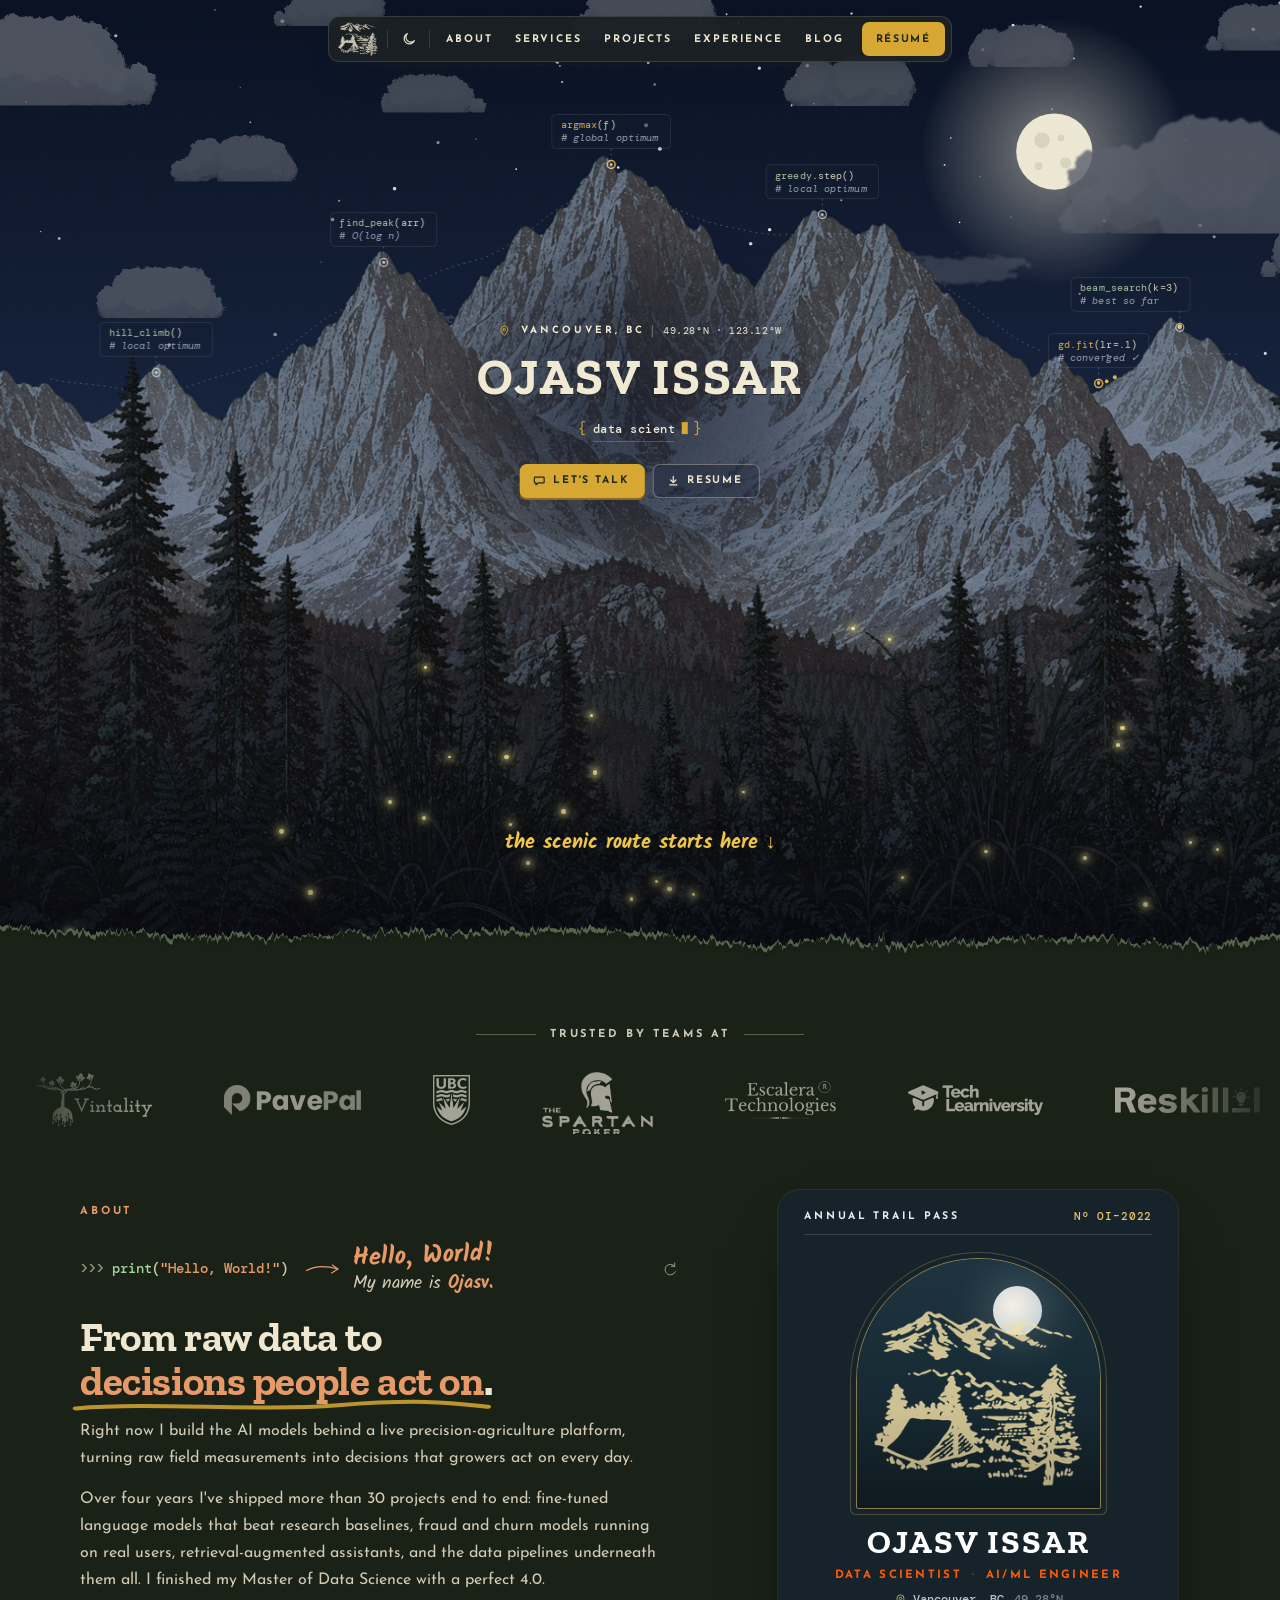
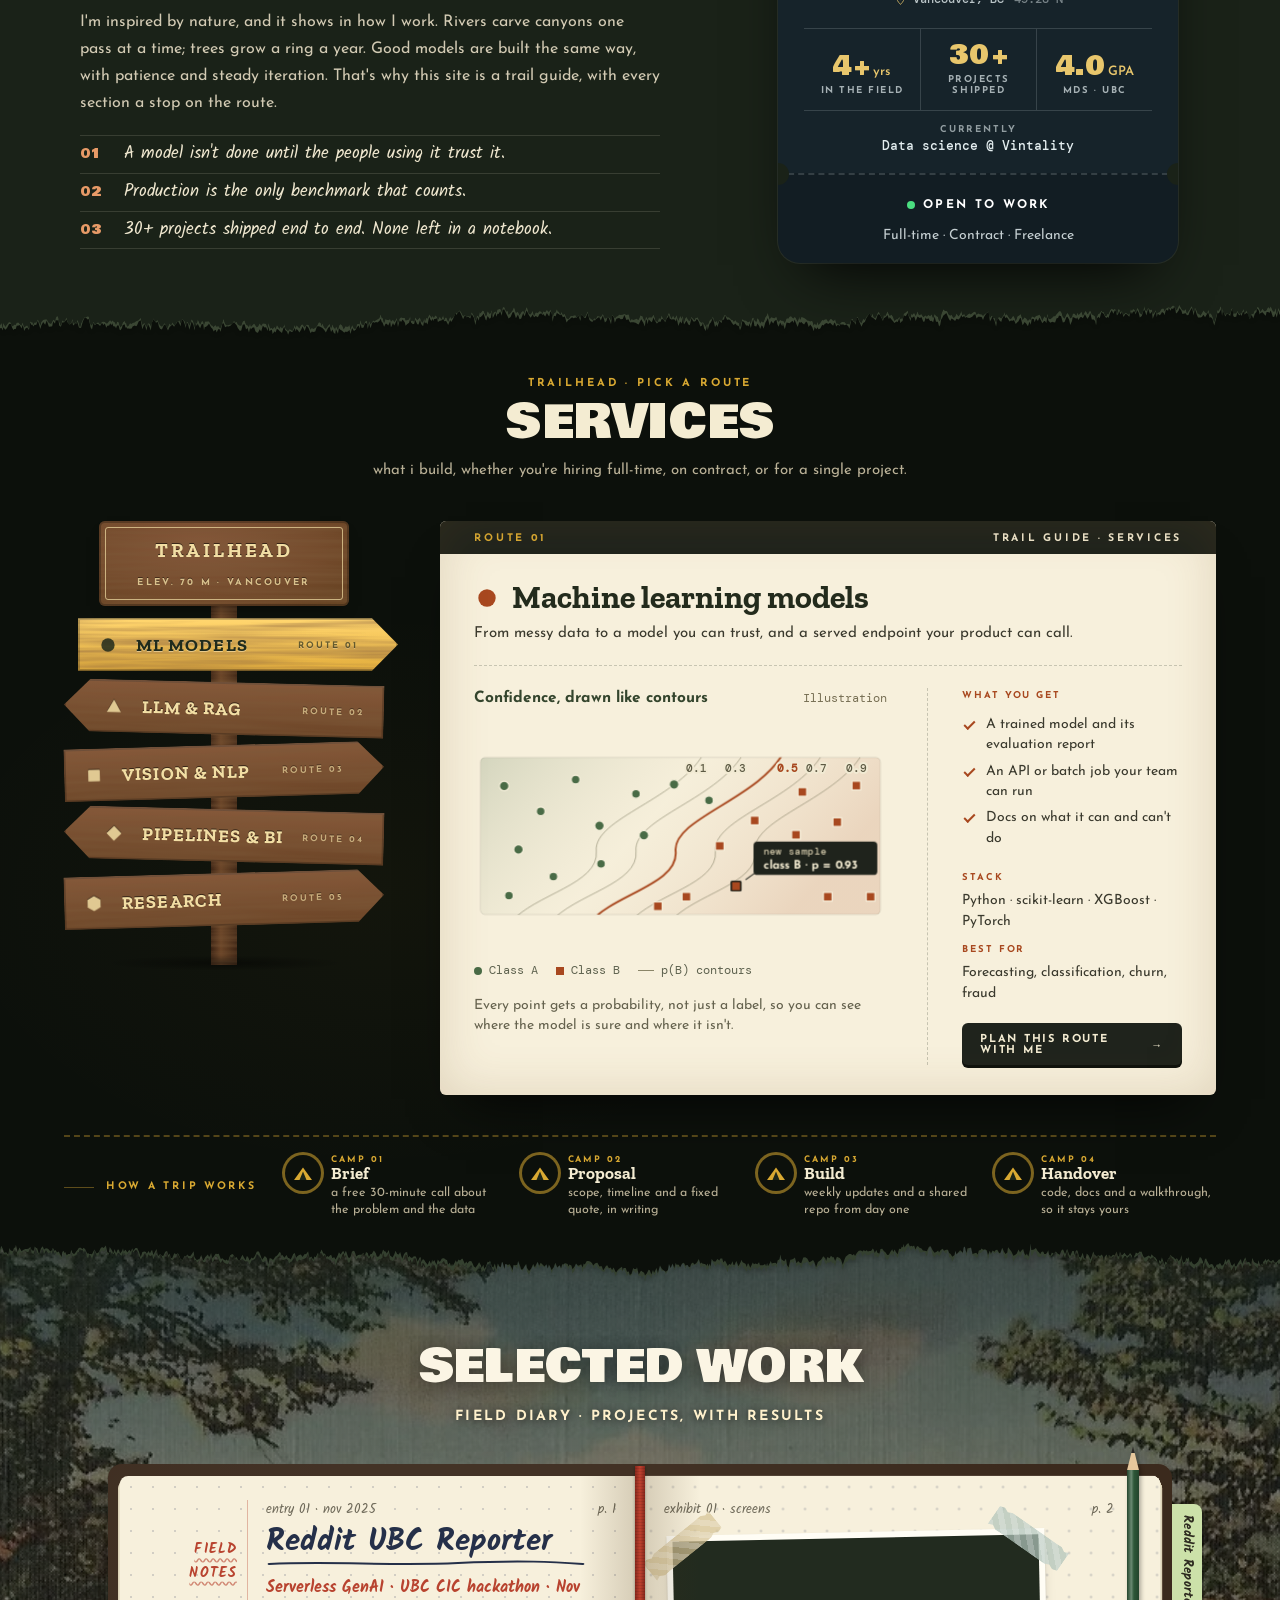
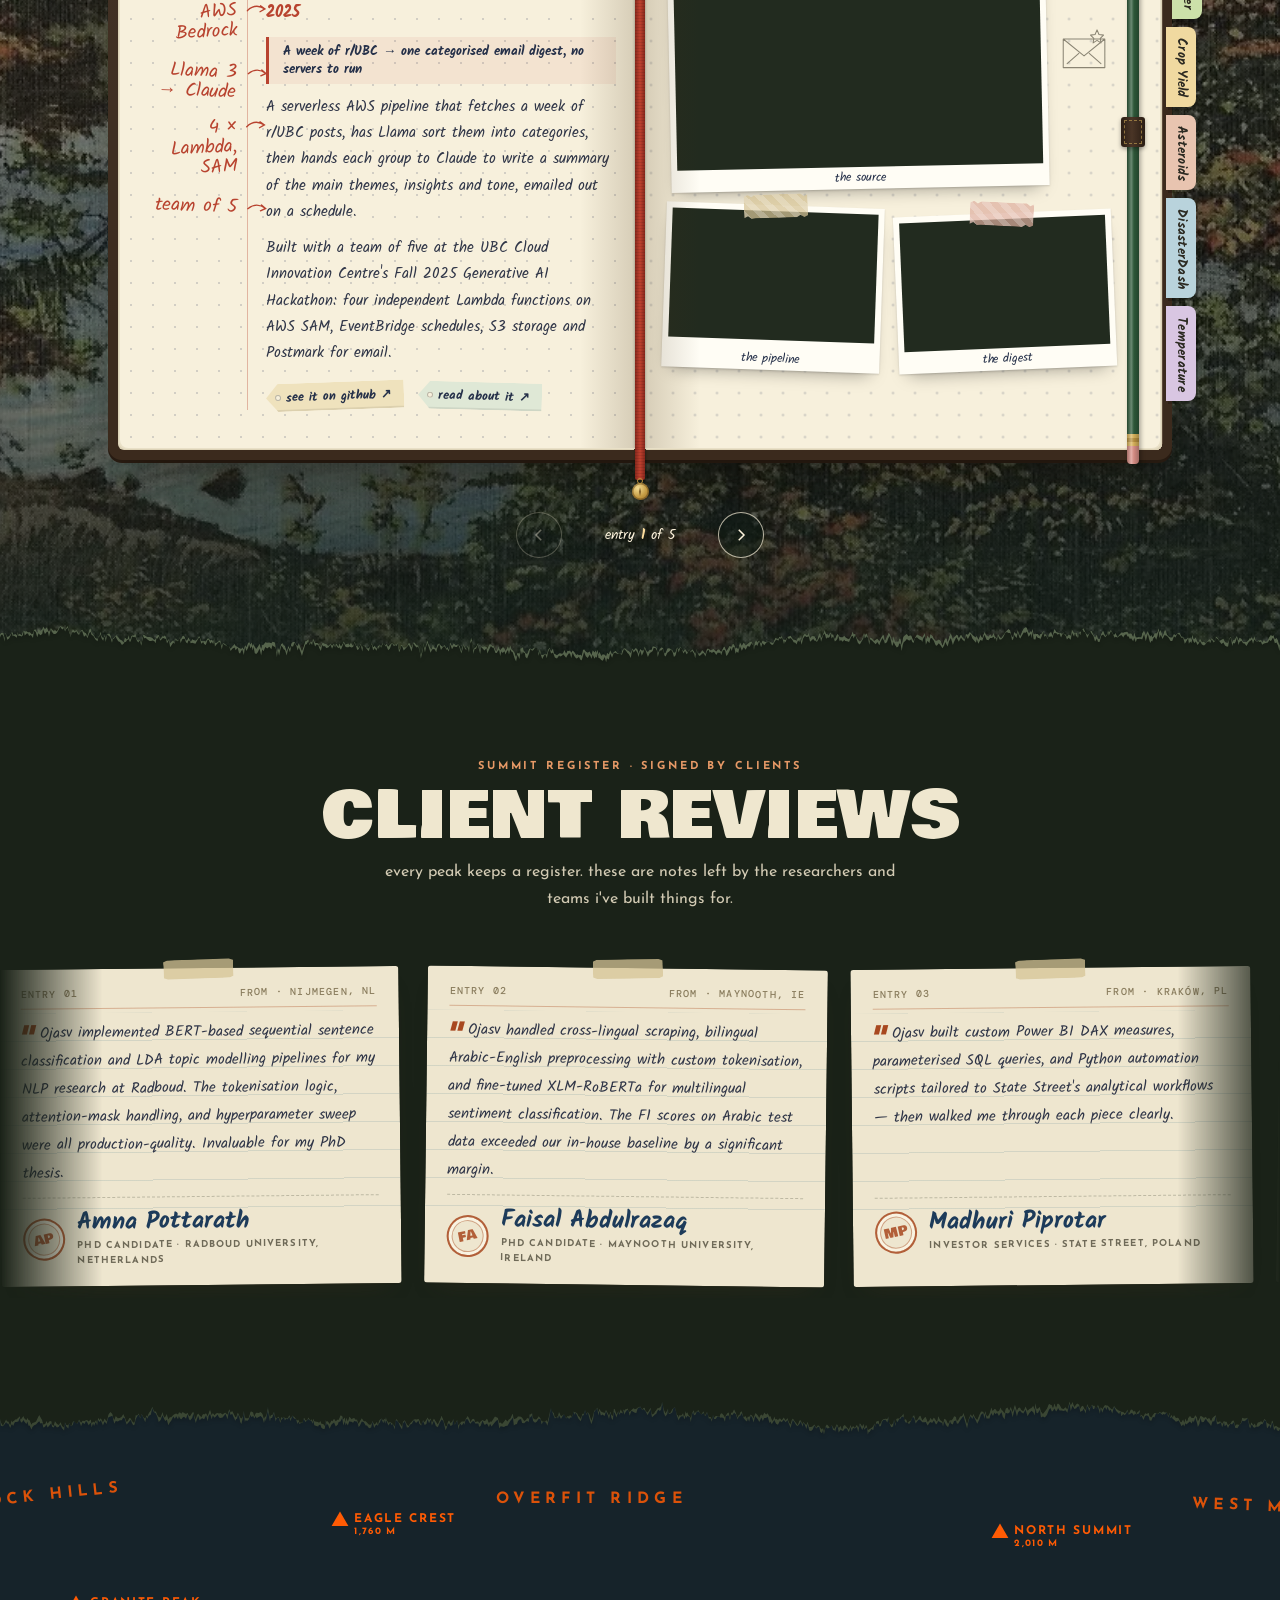
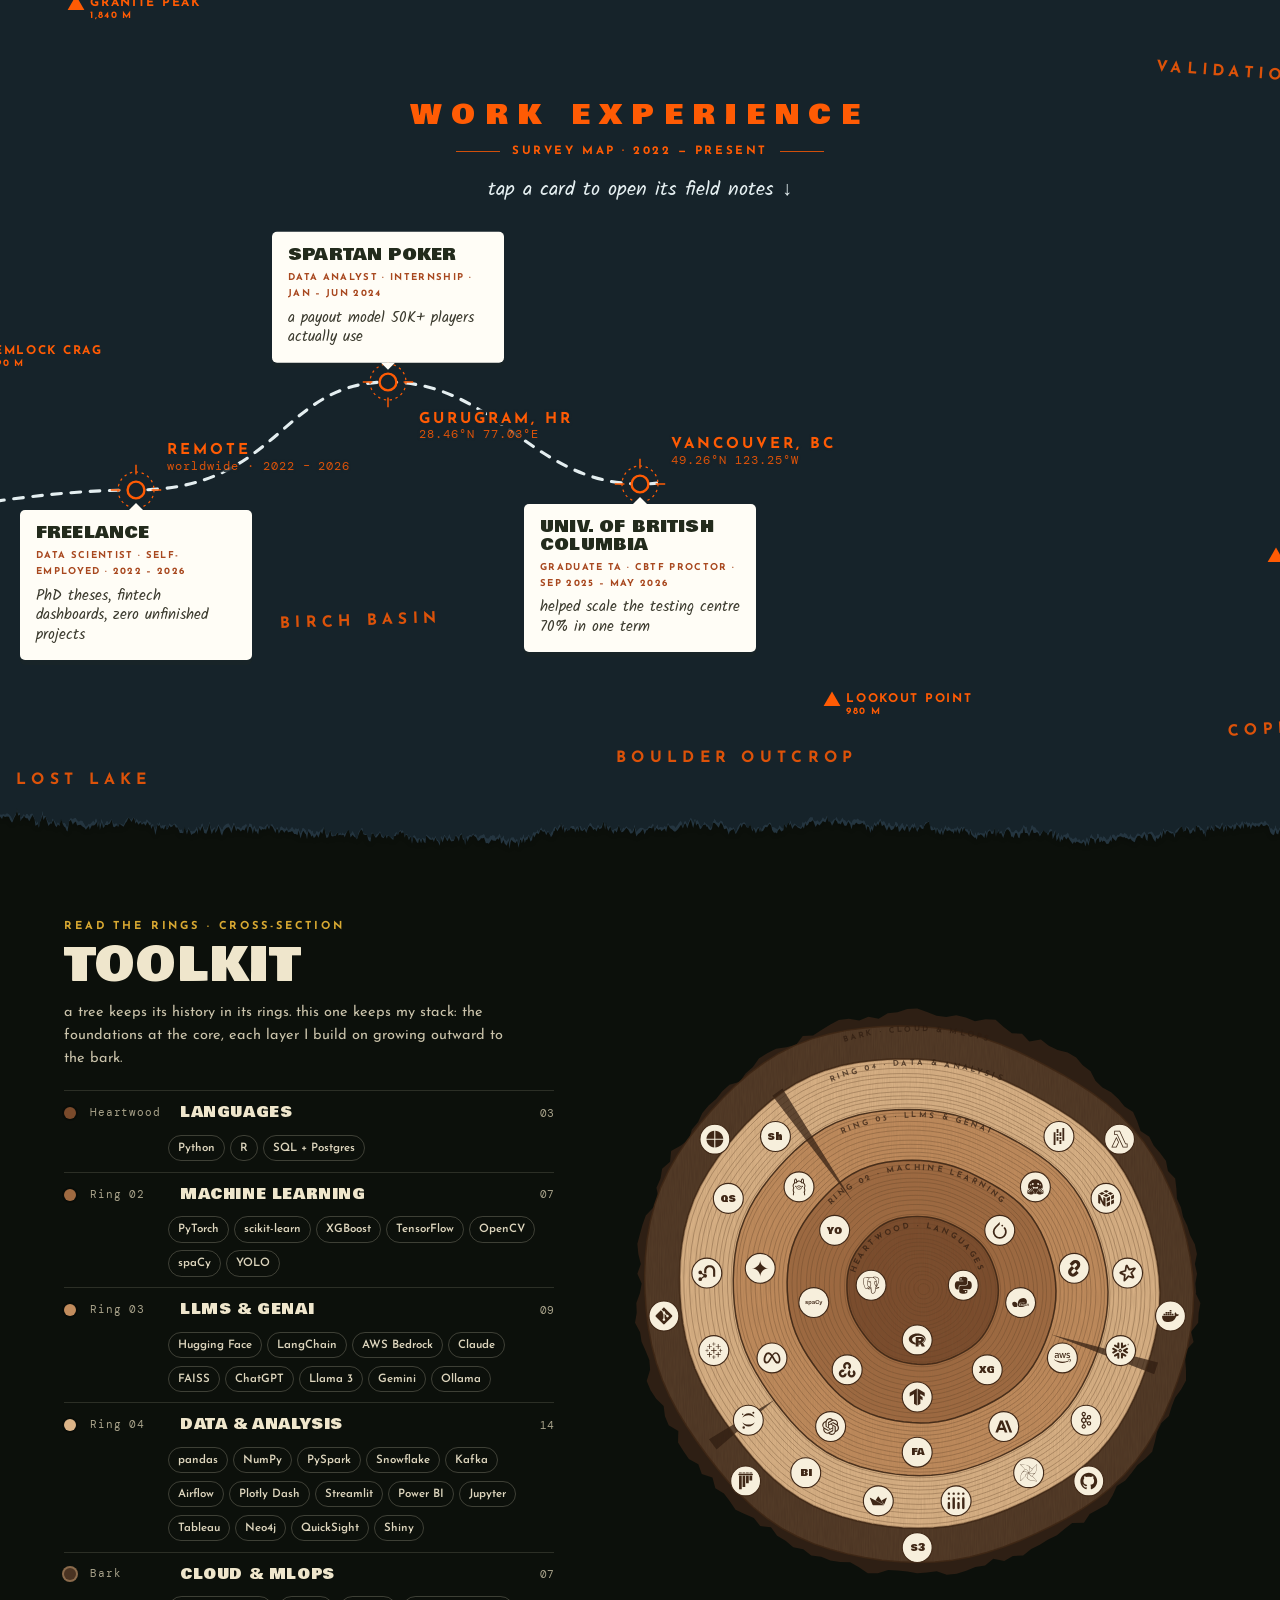
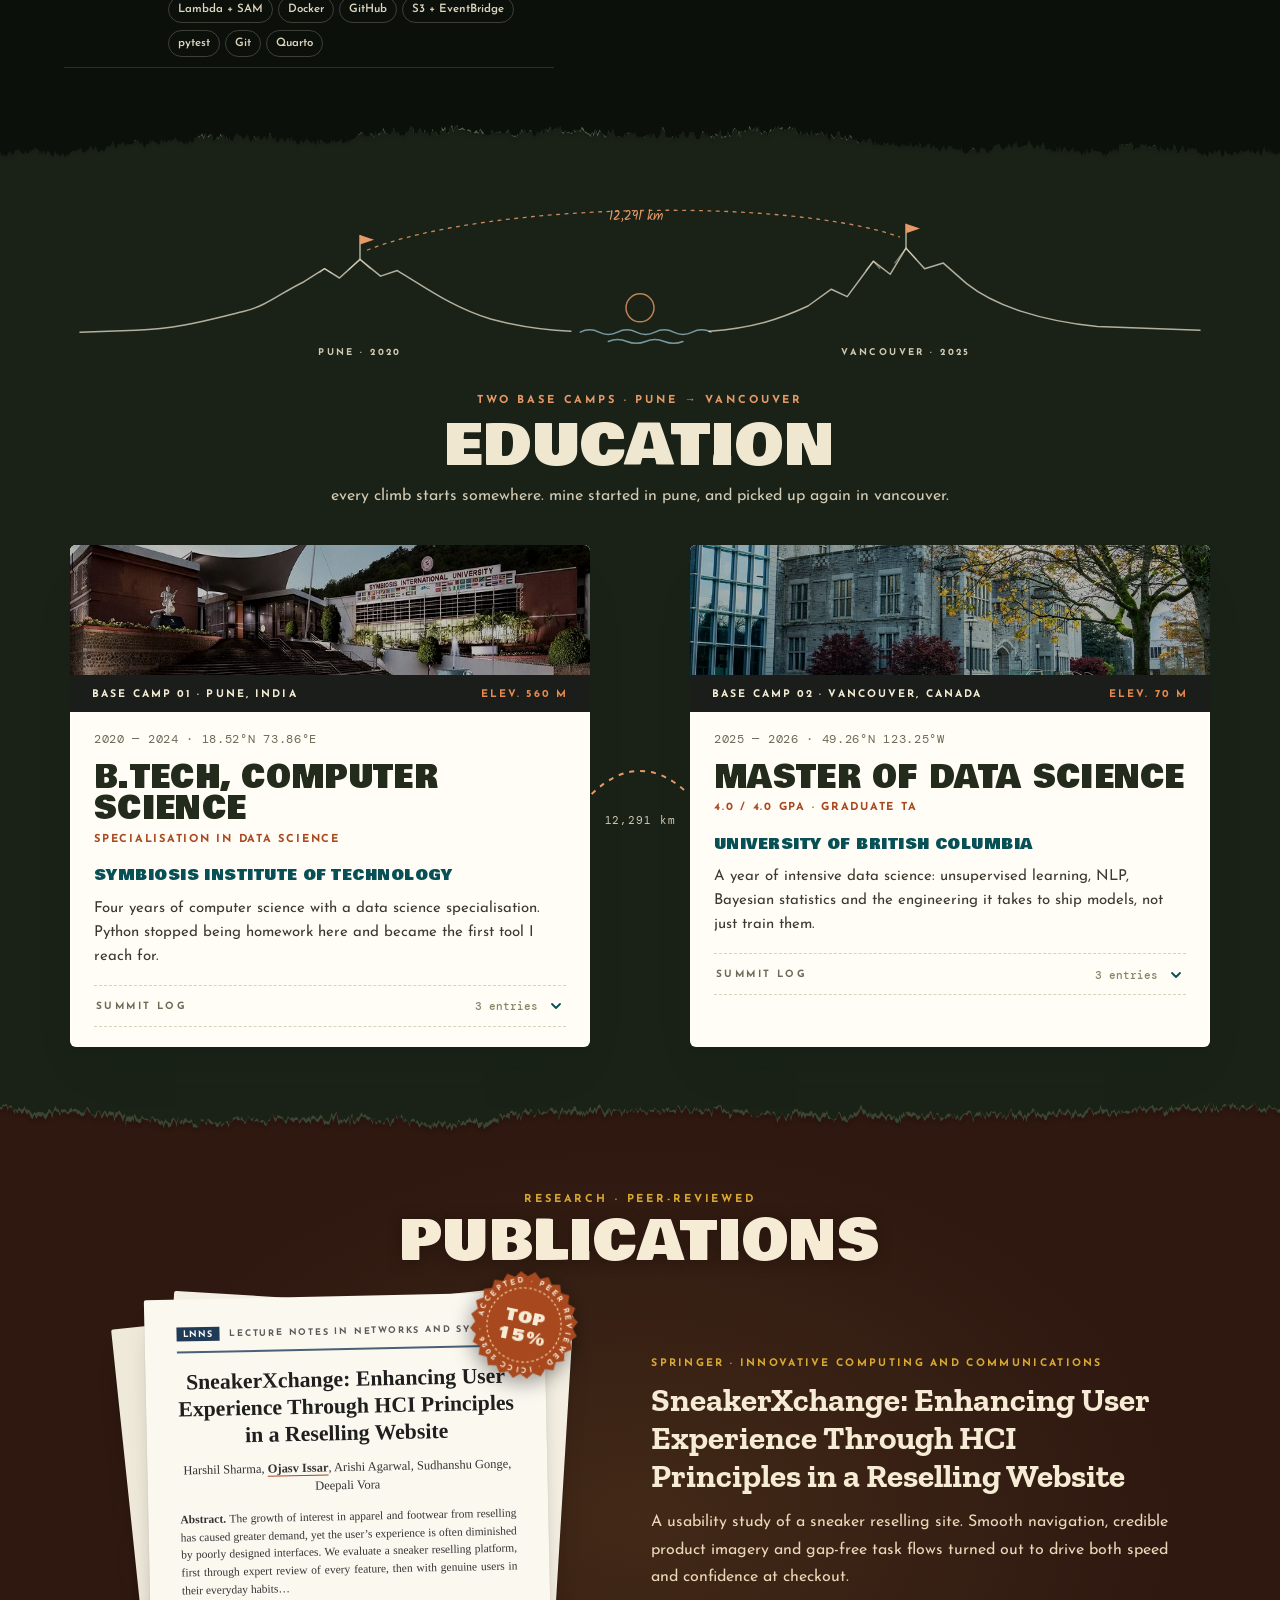
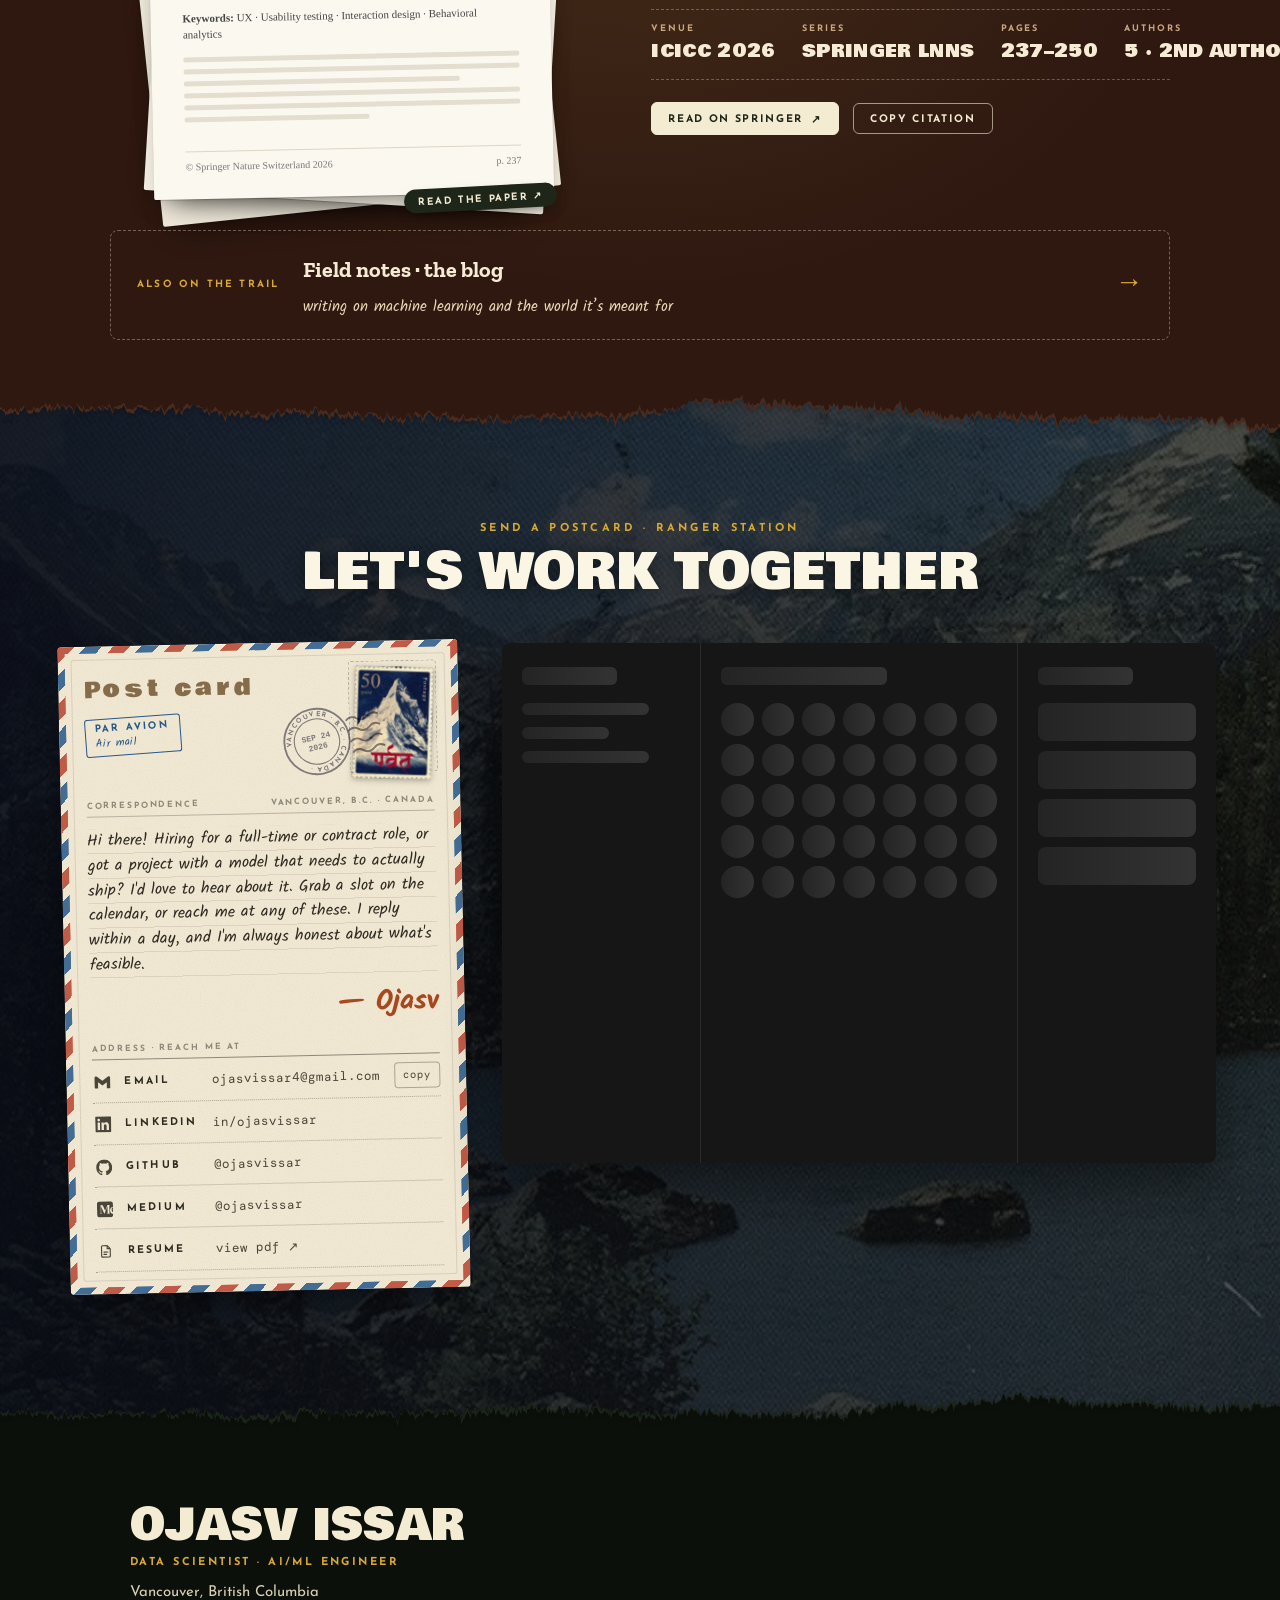
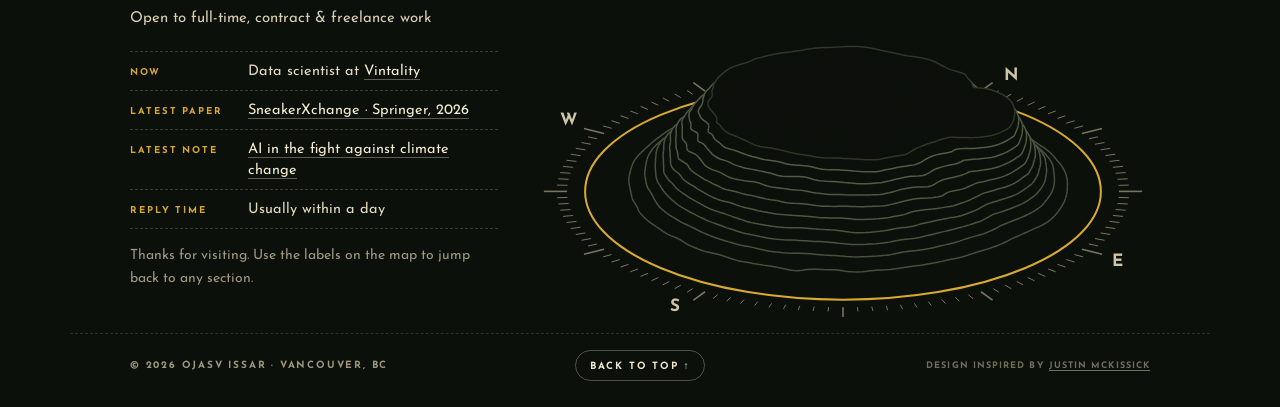
==== commit 42b7d278: "Services visualizations and layout, collapsible summit logs, clickable hero chips, performance - Ser" ====
--- a/index.html
+++ b/index.html
@@ -137,11 +137,12 @@
     <div class="about-grid">
       <div class="about-copy" data-anim="up">
         <p class="caps about-kicker">About</p>
-        <p class="hw" data-hw aria-label="print Hello, World! prints Hello, World!">
-          <code class="hw-src" data-hw-src aria-hidden="true"><span class="hw-p">&gt;&gt;&gt;</span> <span class="hc-f">print</span>(<span class="hc-s">"Hello, World!"</span>)</code>
+        <div class="hw" data-hw role="group" aria-label="Hello, World! My name is Ojasv.">
+          <div class="hw-command" aria-hidden="true"><code class="hw-src" data-hw-src><span class="hw-p">&gt;&gt;&gt;</span> <span class="hc-f">print</span>(<span class="hc-s">"Hello, World!"</span>)</code><span class="hw-cursor"></span></div>
           <svg class="hw-arrow" viewBox="0 0 46 18" aria-hidden="true"><path pathLength="1" d="M2 11 C 14 4, 28 5, 42 9"/><path pathLength="1" d="M35 4 L 42 9 L 34 14"/></svg>
-          <span class="hw-out" aria-hidden="true">Hello, World!</span>
-        </p>
+          <div class="hw-result" aria-hidden="true"><span class="hw-out">Hello, World!</span><span class="hw-name">My name is <b>Ojasv.</b></span></div>
+          <button class="hw-replay" type="button" data-hw-replay aria-label="Replay the Hello World animation" title="Replay greeting"><svg viewBox="0 0 24 24" aria-hidden="true"><path d="M19 8a8 8 0 1 0 1 8M19 3v5h-5"/></svg></button>
+        </div>
         <h2 class="about-title" id="about-title">From raw data to <span class="scribble">decisions people act on<svg viewBox="0 0 300 20" preserveAspectRatio="none" aria-hidden="true"><path pathLength="1" d="M3 13 C 60 5, 130 17, 190 9 S 270 6, 297 11"/></svg></span>.</h2>
         <p>Right now I build the AI models behind a live precision-agriculture platform, turning raw field measurements into decisions that growers act on every day.</p>
         <p>Over four years I've shipped more than 30 projects end to end: fine-tuned language models that beat research baselines, fraud and churn models running on real users, retrieval-augmented assistants, and the data pipelines underneath them all. I finished my Master of Data Science with a perfect 4.0.</p>
@@ -162,8 +163,8 @@
           <p class="pass-role">Data Scientist <i aria-hidden="true">·</i> AI/ML Engineer</p>
           <p class="pass-loc"><svg viewBox="0 0 24 24" aria-hidden="true"><path d="M12 21s-6.5-5.6-6.5-11a6.5 6.5 0 0 1 13 0c0 5.4-6.5 11-6.5 11z"/><circle cx="12" cy="10" r="2.2"/></svg>Vancouver, BC <span aria-hidden="true">49.28°N</span></p>
           <dl class="pass-stats">
-            <div><dt>in the field</dt><dd><b data-count="4">4</b><b>+</b> yrs</dd></div>
-            <div><dt>projects shipped</dt><dd><b data-count="30">30</b><b>+</b></dd></div>
+            <div><dt>in the field</dt><dd><b>4</b><b>+</b> yrs</dd></div>
+            <div><dt>projects shipped</dt><dd><b>30</b><b>+</b></dd></div>
             <div><dt>MDS · UBC</dt><dd><b>4.0</b> GPA</dd></div>
           </dl>
           <p class="pass-now"><span>Currently</span>Data science @ Vintality</p>
@@ -195,18 +196,138 @@
       <article class="rc" data-anim="right" id="sp-card" role="tabpanel" aria-live="polite" data-route-card>
         <header class="rc-band"><span data-rc-num>Route 01</span><span>Trail guide · services</span></header>
         <div class="rc-body">
-          <div class="rc-title"><svg class="rc-blaze" viewBox="0 0 24 24" aria-hidden="true" data-rc-blaze></svg><h3 data-rc-name></h3></div>
-          <p class="rc-tag" data-rc-tag></p>
-          <figure class="rc-prof" aria-hidden="true"><svg viewBox="0 0 640 170" preserveAspectRatio="none" data-rc-prof></svg><figcaption>route profile · the stages of the work</figcaption></figure>
-          <div class="rc-cols">
+          <div class="rc-top">
+            <div class="rc-title"><svg class="rc-blaze" viewBox="0 0 24 24" aria-hidden="true" data-rc-blaze></svg><h3 data-rc-name></h3></div>
+            <p class="rc-tag" data-rc-tag></p>
+          </div>
+          <figure class="rc-viz"><div data-rc-viz></div><figcaption data-rc-caption></figcaption></figure>
+          <div class="rc-side">
             <div><p class="rc-label">What you get</p><ul class="rc-get" data-rc-get></ul></div>
             <dl class="rc-meta"><div><dt>Stack</dt><dd data-rc-stack></dd></div><div><dt>Best for</dt><dd data-rc-best></dd></div></dl>
-          </div>
-          <a class="rc-cta" href="#book">Plan this route with me <span aria-hidden="true">→</span></a>
+            <a class="rc-cta" href="#book">Plan this route with me <span aria-hidden="true">→</span></a>
+          </div>
         </div>
       </article>
     </div>
     <script type="application/json" data-routes>[{"name": "Machine learning models", "tag": "From messy data to a model you can trust, and a served endpoint your product can call.", "pts": ["data audit", "baseline", "model", "evaluation", "endpoint"], "get": ["A trained model and its evaluation report", "An API or batch job your team can run", "Docs on what it can and can't do"], "stack": "Python \u00b7 scikit-learn \u00b7 XGBoost \u00b7 PyTorch", "best": "Forecasting, classification, churn, fraud", "blaze": "circle"}, {"name": "LLM & RAG apps", "tag": "Assistants and search that answer from your own documents, with retrieval quality you can actually measure.", "pts": ["documents", "retrieval", "generation", "eval set", "app"], "get": ["A working chatbot or search app", "A test set that scores retrieval and answers", "A list of known failure modes"], "stack": "AWS Bedrock \u00b7 LangChain \u00b7 Claude \u00b7 Llama \u00b7 FAISS", "best": "Support bots, internal knowledge search, report drafting", "blaze": "triangle"}, {"name": "Computer vision & NLP", "tag": "Detection, classification and text models fine-tuned to your data, in English, Arabic and beyond.", "pts": ["labelled data", "fine-tune", "benchmark", "error review", "deploy"], "get": ["A fine-tuned model beating your baseline", "Benchmarks on your own test data", "An inference script or endpoint"], "stack": "YOLO \u00b7 CNNs \u00b7 BERT \u00b7 XLM-RoBERTa \u00b7 spaCy", "best": "Image QA, document tagging, multilingual sentiment", "blaze": "square"}, {"name": "Data pipelines & dashboards", "tag": "ETL that keeps running while you sleep, and the dashboards that make the numbers usable.", "pts": ["sources", "ETL", "warehouse", "metrics", "dashboard"], "get": ["Scheduled pipelines with data checks", "A clean warehouse schema", "Dashboards your team will open"], "stack": "Airflow \u00b7 PySpark \u00b7 Kafka \u00b7 Snowflake \u00b7 Power BI", "best": "Teams outgrowing spreadsheets", "blaze": "diamond"}, {"name": "Research analytics", "tag": "Statistical modelling and ML pipelines for research teams, reproducible and documented end to end.", "pts": ["question", "method", "analysis", "checks", "write-up"], "get": ["Reproducible code and environment", "A write-up of methods and results", "A walkthrough of every choice"], "stack": "R \u00b7 Python \u00b7 Bayesian stats \u00b7 Quarto", "best": "PhD and lab research, NLP and survey data", "blaze": "hexagon"}]</script>
+    <template data-service-viz="0" data-caption="Every point gets a probability, not just a label, so you can see where the model is sure and where it isn't.">
+      <div class="sv-panel sv-ml" role="img" aria-label="Illustrative classifier: two classes of samples, a decision boundary at probability 0.5, and confidence contours at 0.1, 0.3, 0.7 and 0.9. A new sample is classified as class B with probability 0.93.">
+        <div class="sv-heading"><strong>Confidence, drawn like contours</strong><span>Illustration</span></div>
+        <div class="sv-stage">
+          <svg viewBox="0 0 520 210" preserveAspectRatio="xMidYMid meet" aria-hidden="true">
+            <defs>
+              <clipPath id="sv-ml-clip"><rect x="8" y="6" width="504" height="198" rx="6"/></clipPath>
+              <linearGradient id="sv-ml-wash" x1="0" x2="1" y1="0" y2=".35"><stop offset="0" stop-color="#496b46" stop-opacity=".2"/><stop offset=".5" stop-color="#e9e2c8" stop-opacity=".1"/><stop offset="1" stop-color="#a8481f" stop-opacity=".16"/></linearGradient>
+            </defs>
+            <g clip-path="url(#sv-ml-clip)">
+              <rect x="8" y="6" width="504" height="198" fill="url(#sv-ml-wash)"/>
+              <g class="sv-contours sv-enter" style="--sv-delay:.5s">
+                <path transform="translate(-100 0)" d="M392 -4C362 58 250 82 254 124S176 178 146 214"/>
+                <path transform="translate(-50 0)" d="M392 -4C362 58 250 82 254 124S176 178 146 214"/>
+                <path transform="translate(50 0)" d="M392 -4C362 58 250 82 254 124S176 178 146 214"/>
+                <path transform="translate(100 0)" d="M392 -4C362 58 250 82 254 124S176 178 146 214"/>
+              </g>
+              <path class="sv-boundary sv-ink" pathLength="1" d="M392 -4C362 58 250 82 254 124S176 178 146 214"/>
+            </g>
+            <rect x="8" y="6" width="504" height="198" rx="6" class="sv-frame"/>
+            <g class="sv-clabels sv-enter" style="--sv-delay:.9s"><text x="280" y="24">0.1</text><text x="330" y="24">0.3</text><text x="382" y="24" class="sv-c50">0.5</text><text x="432" y="24">0.7</text><text x="482" y="24">0.9</text></g>
+            <g class="sv-samples sv-green"><circle cx="38" cy="42" r="6"/><circle cx="84" cy="74" r="5.5"/><circle cx="56" cy="122" r="6"/><circle cx="128" cy="34" r="5.5"/><circle cx="158" cy="92" r="6"/><circle cx="204" cy="52" r="5.5"/><circle cx="100" cy="156" r="5.5"/><circle cx="214" cy="104" r="6"/><circle cx="44" cy="180" r="5.5"/><circle cx="160" cy="140" r="5.5"/><circle cx="252" cy="40" r="6"/><circle cx="296" cy="60" r="5.5"/></g>
+            <g class="sv-samples sv-rust"><rect x="304" y="112" width="11" height="11"/><rect x="348" y="80" width="11" height="11"/><rect x="408" y="44" width="11" height="11"/><rect x="452" y="82" width="11" height="11"/><rect x="400" y="98" width="11" height="11"/><rect x="494" y="176" width="11" height="11"/><rect x="262" y="176" width="11" height="11"/><rect x="440" y="176" width="11" height="11"/><rect x="226" y="188" width="11" height="11"/><rect x="476" y="36" width="11" height="11"/></g>
+            <g class="sv-prediction">
+              <circle class="sv-pulse" cx="330" cy="168" r="15"/>
+              <rect x="324" y="162" width="12" height="12" rx="1" class="sv-new"/>
+              <path d="M342 160L356 150" class="sv-leader"/>
+              <g transform="translate(352 112)"><rect width="156" height="42" rx="5" class="sv-callout"/><text x="12" y="17" class="sv-ct1">new sample</text><text x="12" y="34" class="sv-ct2">class B · p = 0.93</text></g>
+            </g>
+          </svg>
+        </div>
+        <div class="sv-legend"><span><i class="sv-key green"></i>Class A</span><span><i class="sv-key rust square"></i>Class B</span><span><i class="sv-key line"></i>p(B) contours</span></div>
+      </div>
+    </template>
+    <template data-service-viz="1" data-caption="Expand the question, retrieve the best passages, and answer only from them, with a citation for every claim.">
+      <div class="sv-panel sv-rag" role="img" aria-label="Illustrative retrieval pipeline: a question about road resurfacing is expanded with related terms, three passages are scored for relevance, the two above the cut-off are used, and the answer cites both.">
+        <div class="sv-heading"><strong>Answers with a paper trail</strong><span>Illustration</span></div>
+        <div class="sv-stage sv-rag-grid">
+          <div class="sv-rag-left">
+            <div class="sv-q sv-enter" style="--sv-delay:.05s"><span class="sv-small-label">Question</span><p>Which roads should we resurface first?</p>
+              <div class="sv-expand"><span>+ fatigue cracking</span><span>+ rutting</span></div></div>
+            <ol class="sv-hits">
+              <li class="sv-enter" style="--sv-delay:.35s;--s:.91"><b>1</b><span>Pavement survey · §3.2</span><i><em></em></i><code>.91</code></li>
+              <li class="sv-enter" style="--sv-delay:.5s;--s:.86"><b>2</b><span>DOT guideline 4.1</span><i><em></em></i><code>.86</code></li>
+              <li class="sv-enter sv-miss" style="--sv-delay:.65s;--s:.34"><b>3</b><span>Budget memo, Q2</span><i><em></em></i><code>.34</code></li>
+            </ol>
+          </div>
+          <div class="sv-answer sv-enter" style="--sv-delay:.9s"><span class="sv-small-label">Grounded answer</span>
+            <p>Start with segments showing fatigue cracking over 20%<sup>1</sup>, which the guideline ranks first for repair<sup>2</sup>.</p>
+            <span class="sv-answer-foot"><i></i>2 sources cited · 0 unsupported claims</span></div>
+        </div>
+        <div class="sv-legend"><span><i class="sv-key bar"></i>relevance score</span><span><i class="sv-key cut"></i>below cut-off, left out</span></div>
+      </div>
+    </template>
+    <template data-service-viz="2" data-caption="A vision model finds what's in the picture, a language model reads the caption, and the two agree.">
+      <div class="sv-panel sv-vision" role="img" aria-label="Illustrative image and text model: on a vintage postcard, two mountains and a lake are detected with confidence scores, and the postcard's caption is tagged with the matching mountain, lake and place names.">
+        <div class="sv-heading"><strong>Image and text, read together</strong><span>Illustration</span></div>
+        <div class="sv-stage sv-vis-stage">
+          <svg class="sv-photo" viewBox="48 168 1135 470" preserveAspectRatio="xMidYMid slice" aria-hidden="true">
+            <image href="assets/photos/work-willoughby.webp" width="1200" height="789"/>
+            <rect x="48" y="168" width="1135" height="470" class="sv-dim"/>
+            <g class="sv-box sv-b-mtn sv-enter" style="--sv-delay:.35s"><rect x="262" y="206" width="296" height="160"/><rect x="262" y="206" width="210" height="40" class="sv-tag"/><text x="274" y="235">mountain .96</text></g>
+            <g class="sv-box sv-b-mtn sv-enter" style="--sv-delay:.55s"><rect x="772" y="244" width="190" height="126"/><rect x="752" y="244" width="214" height="40" class="sv-tag"/><text x="762" y="273">mountain .89</text></g>
+            <g class="sv-box sv-b-lake sv-enter" style="--sv-delay:.75s"><rect x="196" y="378" width="500" height="214"/><rect x="196" y="552" width="148" height="40" class="sv-tag"/><text x="208" y="581">lake .98</text></g>
+          </svg>
+          <span class="sv-scan" aria-hidden="true"></span>
+        </div>
+        <p class="sv-caption-nlp"><mark class="sv-e-mtn sv-enter" style="--sv-delay:1s">Mt. Pisgah<b>mountain</b></mark> and <mark class="sv-e-mtn sv-enter" style="--sv-delay:1.1s">Mt. Hor<b>mountain</b></mark>, <mark class="sv-e-lake sv-enter" style="--sv-delay:1.2s">Willoughby Lake<b>lake</b></mark>, <mark class="sv-e-place sv-enter" style="--sv-delay:1.3s">Vermont<b>place</b></mark></p>
+      </div>
+    </template>
+    <template data-service-viz="3" data-caption="Scheduled loads, checks on every run, and a dashboard that's current when your team opens it.">
+      <div class="sv-panel sv-data" role="img" aria-label="Illustrative data pipeline: API, file and event sources flow on a daily schedule into a warehouse where 12 of 12 data checks pass, then into a dashboard with a trend line and two metrics.">
+        <div class="sv-heading"><strong>Many sources, one clear picture</strong><span>Illustration</span></div>
+        <div class="sv-stage">
+          <svg viewBox="0 0 520 200" preserveAspectRatio="xMidYMid meet" aria-hidden="true">
+            <g class="sv-stage-labels"><text x="43" y="14">sources</text><text x="260" y="14">clean + check</text><text x="446" y="14">dashboard</text></g>
+            <g class="sv-data-streams"><path d="M82 52C170 52 138 106 220 106"/><path d="M82 106H220"/><path d="M82 160C170 160 138 106 220 106"/><path d="M300 106H378"/></g>
+            <g class="sv-packets"><path d="M82 52C170 52 138 106 220 106"/><path d="M82 106H220"/><path d="M82 160C170 160 138 106 220 106"/><path d="M300 106H378"/></g>
+            <g class="sv-source"><rect x="5" y="32" width="77" height="40" rx="5"/><rect x="5" y="86" width="77" height="40" rx="5"/><rect x="5" y="140" width="77" height="40" rx="5"/><text x="43" y="58">API</text><text x="43" y="112">Files</text><text x="43" y="166">Events</text></g>
+            <g class="sv-warehouse sv-enter" style="--sv-delay:.2s"><rect x="220" y="66" width="80" height="80" rx="8"/><path d="M240 90h40M240 106h40M240 122h24"/></g>
+            <g class="sv-chip sv-enter" style="--sv-delay:.5s"><rect x="206" y="156" width="108" height="24" rx="12"/><path class="sv-check" d="m218 168 4 4 7-8"/><text x="236" y="172">checks 12/12</text></g>
+            <g class="sv-chip sv-clock sv-enter" style="--sv-delay:.35s"><rect x="210" y="30" width="100" height="24" rx="12"/><circle cx="224" cy="42" r="6"/><path d="M224 38.5V42l2.5 1.6"/><text x="236" y="46">daily 06:00</text></g>
+            <g class="sv-dashboard">
+              <rect x="378" y="26" width="136" height="164" rx="6"/>
+              <text x="390" y="46" class="sv-k">rows/day</text><text x="390" y="66" class="sv-kv">1.2M</text>
+              <text x="452" y="46" class="sv-k">freshness</text><text x="452" y="66" class="sv-kv">&lt; 1 h</text>
+              <path d="M390 80H502" class="sv-rule"/>
+              <path class="sv-area sv-enter" style="--sv-delay:.9s" d="M390 170L390 150L408 144L426 148L444 132L462 128L480 112L502 104L502 170Z"/>
+              <path class="sv-trend sv-ink" pathLength="1" d="M390 150L408 144L426 148L444 132L462 128L480 112L502 104"/>
+              <circle cx="502" cy="104" r="3.5" class="sv-dot sv-enter" style="--sv-delay:1.4s"/>
+              <path d="M390 170H502" class="sv-rule"/>
+            </g>
+          </svg>
+        </div>
+        <div class="sv-legend"><span><i class="sv-key flow"></i>data in flight</span><span><i class="sv-key green"></i>checked before it lands</span></div>
+      </div>
+    </template>
+    <template data-service-viz="4" data-caption="Report the estimate and the room for doubt, with methods anyone can rerun.">
+      <div class="sv-panel sv-research" role="img" aria-label="Illustrative forest plot of effect sizes with 95% confidence intervals: study 1 is 0.12, from minus 0.14 to 0.38, crossing no effect; study 2 is 0.31, from 0.12 to 0.50; the pooled estimate is 0.24, from 0.09 to 0.39. Example values, not reported results.">
+        <div class="sv-heading"><strong>The result, and the room for doubt</strong><span>Illustration</span></div>
+        <div class="sv-stage">
+          <svg viewBox="0 0 520 200" preserveAspectRatio="xMidYMid meet" aria-hidden="true">
+            <g class="sv-grid"><path d="M70 22V160M200 22V160M265 22V160M330 22V160"/></g>
+            <path class="sv-zero" d="M135 18V160"/>
+            <text x="135" y="12" class="sv-zero-t">no effect</text>
+            <g class="sv-rows"><text x="0" y="50">Study 1</text><text x="0" y="96">Study 2</text><text x="0" y="146" class="sv-strong">Pooled</text></g>
+            <g class="sv-ci sv-muted"><path class="sv-ink" pathLength="1" d="M89.5 46H258.5"/><path d="M89.5 40v12M258.5 40v12" class="sv-cap sv-enter" style="--sv-delay:.9s"/><circle cx="174" cy="46" r="6" class="sv-enter" style="--sv-delay:.2s"/></g>
+            <g class="sv-ci sv-good"><path class="sv-ink" pathLength="1" d="M174 92H297.5"/><path d="M174 86v12M297.5 86v12" class="sv-cap sv-enter" style="--sv-delay:.9s"/><circle cx="235.8" cy="92" r="6" class="sv-enter" style="--sv-delay:.35s"/></g>
+            <path class="sv-pooled sv-enter" style="--sv-delay:1.2s" d="M164.3 142L213 133L261.8 142L213 151Z"/>
+            <g class="sv-vals"><text x="516" y="50">0.12 [−0.14, 0.38]</text><text x="516" y="96">0.31 [0.12, 0.50]</text><text x="516" y="146" class="sv-strong">0.24 [0.09, 0.39]</text></g>
+            <path d="M70 164H330" class="sv-axis"/>
+            <g class="sv-ticks"><text x="70" y="180">−0.2</text><text x="135" y="180">0</text><text x="200" y="180">0.2</text><text x="265" y="180">0.4</text><text x="330" y="180">0.6</text></g>
+            <text x="200" y="197" class="sv-axis-t">effect size · 95% CI</text>
+          </svg>
+        </div>
+        <div class="sv-legend"><span><i class="sv-key good"></i>clears zero</span><span><i class="sv-key muted"></i>crosses zero</span><span><i class="sv-key diamond"></i>pooled estimate</span></div>
+      </div>
+    </template>
     <div class="camps-trail">
       <p class="caps ct-label"><i></i>How a trip works<i></i></p>
       <ol class="ct" data-anim="stagger"><li style="--i:0"><span class="cp-tent" aria-hidden="true"><svg viewBox="0 0 40 30"><path d="M2 28 L20 3 L38 28 Z"/><path class="door" d="M20 11 L27 28 H13 Z"/></svg></span><b>camp 01</b><strong>Brief</strong><span class="cp-text">a free 30-minute call about the problem and the data</span></li><li style="--i:1"><span class="cp-tent" aria-hidden="true"><svg viewBox="0 0 40 30"><path d="M2 28 L20 3 L38 28 Z"/><path class="door" d="M20 11 L27 28 H13 Z"/></svg></span><b>camp 02</b><strong>Proposal</strong><span class="cp-text">scope, timeline and a fixed quote, in writing</span></li><li style="--i:2"><span class="cp-tent" aria-hidden="true"><svg viewBox="0 0 40 30"><path d="M2 28 L20 3 L38 28 Z"/><path class="door" d="M20 11 L27 28 H13 Z"/></svg></span><b>camp 03</b><strong>Build</strong><span class="cp-text">weekly updates and a shared repo from day one</span></li><li style="--i:3"><span class="cp-tent" aria-hidden="true"><svg viewBox="0 0 40 30"><path d="M2 28 L20 3 L38 28 Z"/><path class="door" d="M20 11 L27 28 H13 Z"/></svg></span><b>camp 04</b><strong>Handover</strong><span class="cp-text">code, docs and a walkthrough, so it stays yours</span></li></ol>
@@ -422,12 +543,14 @@
           <p class="camp-spec">Specialisation in Data Science</p>
           <p class="camp-school">Symbiosis Institute of Technology</p>
           <p class="camp-text">Four years of computer science with a data science specialisation. Python stopped being homework here and became the first tool I reach for.</p>
-          <p class="camp-label">Summit log</p>
-          <ul class="camp-log">
-            <li>B.Tech research: asteroid hazard classifier on 958K NASA records</li>
-            <li>NYC Airbnb analysis: geospatial EDA over 50,000+ listings</li>
-            <li>Built the foundations: ML, statistics, databases, algorithms</li>
-          </ul>
+          <details class="camp-more">
+            <summary><span class="camp-label">Summit log</span><span class="camp-count">3 entries</span><svg class="camp-chev" viewBox="0 0 16 16" aria-hidden="true"><path d="M4 6l4 4 4-4"/></svg></summary>
+            <ul class="camp-log">
+              <li>B.Tech research: asteroid hazard classifier on 958K NASA records</li>
+              <li>NYC Airbnb analysis: geospatial EDA over 50,000+ listings</li>
+              <li>Built the foundations: ML, statistics, databases, algorithms</li>
+            </ul>
+          </details>
         </div>
       </article>
       <div class="camp-route" aria-hidden="true">
@@ -443,12 +566,14 @@
           <p class="camp-spec">4.0 / 4.0 GPA · graduate TA</p>
           <p class="camp-school">University of British Columbia</p>
           <p class="camp-text">A year of intensive data science: unsupervised learning, NLP, Bayesian statistics and the engineering it takes to ship models, not just train them.</p>
-          <p class="camp-label">Summit log</p>
-          <ul class="camp-log">
-            <li>Built the Reddit UBC Reporter at UBC CIC's Fall 2025 GenAI hackathon</li>
-            <li>Built DisasterDash, a Shiny dashboard over EM-DAT, for DSCI 532</li>
-            <li>Reimplemented MMST-ViT, a vision transformer for crop yield</li>
-          </ul>
+          <details class="camp-more">
+            <summary><span class="camp-label">Summit log</span><span class="camp-count">3 entries</span><svg class="camp-chev" viewBox="0 0 16 16" aria-hidden="true"><path d="M4 6l4 4 4-4"/></svg></summary>
+            <ul class="camp-log">
+              <li>Built the Reddit UBC Reporter at UBC CIC's Fall 2025 GenAI hackathon</li>
+              <li>Built DisasterDash, a Shiny dashboard over EM-DAT, for DSCI 532</li>
+              <li>Reimplemented MMST-ViT, a vision transformer for crop yield</li>
+            </ul>
+          </details>
         </div>
       </article>
     </div>
--- a/css/style.css
+++ b/css/style.css
@@ -216,7 +216,7 @@
 .hero::before { content: ""; position: absolute; inset: 0; z-index: 0; background: linear-gradient(180deg, #081022 0%, #13203a 40%, #2b3a55 72%, #3d4a60 100%); opacity: 0; transition: opacity 1.4s var(--ease); }
 :root[data-theme="night"] .hero::before { opacity: 1; }
 .hero-art { position: absolute; inset: 0; z-index: 0; }
-.hero-art .layer { position: absolute; left: -2%; right: -2%; bottom: 0; height: 104%; will-change: transform; }
+.hero-art .layer { position: absolute; left: -2%; right: -2%; bottom: 0; height: 104%; will-change: transform; pointer-events: none; }
 .hero-art .layer svg { width: 100%; height: 100%; }
 .hero-art .range { position: absolute; left: 0; bottom: 0; width: 100%; height: 116%; filter: contrast(1.06) saturate(1.1) brightness(1.02); object-fit: cover; object-position: 50% 100%; transition: filter 1.4s var(--ease); }
 /* the foothills only peek out between the pines, below the big range */
@@ -318,6 +318,10 @@
 :root[data-theme="night"] .ridge-ds .arg { fill: #d9d3bf; }
 :root[data-theme="night"] .ridge-ds .cm { fill: #9aa3b5; }
 :root[data-theme="night"] .ridge-ds .gd-dot { fill: #e6b04a; }
+.ridge-ds .ds-link { pointer-events: auto; cursor: pointer; }
+.ridge-ds .ds-link .chip { transition: fill .25s ease, stroke .25s ease; }
+.ridge-ds .ds-link:hover .chip { fill: rgba(246, 242, 228, .78); stroke: rgba(154, 74, 38, .55); }
+:root[data-theme="night"] .ridge-ds .ds-link:hover .chip { fill: rgba(20, 30, 52, .7); stroke: rgba(230, 176, 74, .6); }
 .ridge-ds .fit { fill: none; stroke: var(--ds-ink); stroke-width: 1; stroke-dasharray: 1 5; stroke-linecap: round; opacity: .3; }
 .js .ridge-ds g { opacity: 0; animation: ds-in .7s ease forwards; animation-delay: var(--d, 2.2s); }
 .js .ridge-ds .gd { opacity: 1; animation: none; }
@@ -744,19 +748,19 @@
 }
 
 /* ── education: two base camps ──────────────────────────────── */
-.camps { padding: 30px clamp(20px, 5vw, 80px) 120px; }
+.camps { padding: 30px clamp(20px, 5vw, 80px) 104px; }
 .camps-head { text-align: center; }
 .camps-head .caps { font-size: 11px; color: var(--rust); }
-.camps-head h2 { display: inline-block; margin-top: 8px; font-size: clamp(34px, 5.4vw, 72px); transform: scaleX(1.06); }
-.camps-sub { margin: 10px auto 0; max-width: 520px; font-size: 16px; color: var(--ink-2); }
-.camps-row { max-width: 1040px; margin: 44px auto 0; display: grid; grid-template-columns: 1fr 110px 1fr; align-items: stretch; }
+.camps-head h2 { display: inline-block; margin-top: 8px; font-size: clamp(34px, 4.4vw, 60px); transform: scaleX(1.06); }
+.camps-sub { margin: 8px auto 0; max-width: 640px; font-size: 16px; color: var(--ink-2); }
+.camps-row { max-width: 1140px; margin: 34px auto 0; display: grid; grid-template-columns: 1fr 100px 1fr; align-items: stretch; }
 .camp { position: relative; display: flex; flex-direction: column; background: #fffdf6; color: #232b1c; border-radius: 6px; overflow: hidden;
   box-shadow: 0 6px 0 rgba(20, 30, 20, .14), 0 30px 50px -30px rgba(20, 30, 20, .45);
   transform: translateY(24px); opacity: 0; transition: transform .9s var(--ease), opacity .7s ease, box-shadow .4s; }
 .camp[data-camp="vancouver"] { transition-delay: .18s; }
 html:not(.js) .camp, .camps.in .camp { transform: none; opacity: 1; }
 .camp:hover { box-shadow: 0 10px 0 rgba(20, 30, 20, .16), 0 40px 60px -30px rgba(20, 30, 20, .5); }
-.camp-art { position: relative; height: 150px; overflow: hidden; background: #d9d3c2; }
+.camp-art { position: relative; height: clamp(104px, calc(100vh - 770px), 150px); transition: height .35s var(--ease); overflow: hidden; background: #d9d3c2; }
 .camp-art img { width: 100%; height: 100%; object-fit: cover; display: block;
   filter: saturate(.9) contrast(1.03) sepia(.08); transition: transform 1.2s var(--ease), filter .6s; }
 .camp-art::after { content: ""; position: absolute; inset: 0; pointer-events: none; opacity: .28; mix-blend-mode: multiply;
@@ -768,15 +772,29 @@
 .camp-band { display: flex; justify-content: space-between; gap: 12px; padding: 11px 22px 9px; background: #1a1d1a; color: #f4ecd4;
   font-weight: 700; font-size: 10.5px; letter-spacing: .2em; text-transform: uppercase; }
 .camp-band span:last-child { color: #e8894f; white-space: nowrap; }
-.camp-body { padding: 20px 24px 22px; display: flex; flex-direction: column; flex: 1; }
+.camp-body { padding: 18px 24px 20px; display: flex; flex-direction: column; flex: 1; }
 .camp-years { font-size: 11.5px; letter-spacing: .06em; color: #6d6a58; }
 .camp-body h3 { margin-top: 12px; font-size: clamp(24px, 2.4vw, 32px); line-height: 1.02; color: #232b1c; }
 .camp-spec { margin-top: 6px; font-weight: 700; font-size: 11px; letter-spacing: .16em; text-transform: uppercase; color: #a8481f; }
-.camp-school { margin-top: 16px; font-family: var(--display); font-size: 15px; letter-spacing: .03em; text-transform: uppercase; color: #075056; }
-.camp-text { margin-top: 10px; font-size: 15px; line-height: 1.65; color: #3b3a2e; }
+.camp-school { margin-top: 14px; font-family: var(--display); font-size: 15px; letter-spacing: .03em; text-transform: uppercase; color: #075056; }
+.camp-text { margin-top: 8px; font-size: 15px; line-height: 1.6; color: #3b3a2e; }
 .camp-label { margin-top: 20px; font-weight: 700; font-size: 10px; letter-spacing: .24em; text-transform: uppercase; color: #6d6a58; }
-.camp-log { margin-top: 8px; border-top: 1px dashed #d8d1bd; }
-.camp-log li { position: relative; padding: 9px 0 9px 24px; border-bottom: 1px dashed #d8d1bd; font-size: 14px; line-height: 1.5; }
+.camp-more { margin-top: 16px; interpolate-size: allow-keywords; }
+.camp-more > summary { display: flex; align-items: center; gap: 10px; padding: 12px 2px 11px; cursor: pointer; list-style: none; border-top: 1px dashed #d8d1bd; border-bottom: 1px dashed #d8d1bd; }
+.camp-more > summary::-webkit-details-marker { display: none; }
+.camp-more .camp-label { margin: 0; }
+.camp-count { margin-left: auto; font: 500 11px var(--mono); color: #8a8568; }
+.camp-chev { width: 16px; height: 16px; fill: none; stroke: #075056; stroke-width: 1.8; stroke-linecap: round; stroke-linejoin: round; transition: transform .3s var(--ease); }
+.camp-more[open] .camp-chev { transform: rotate(180deg); }
+.camp-more > summary:hover .camp-label { color: #075056; }
+.camp-more > summary:focus-visible { outline: 2px dashed var(--rust); outline-offset: 3px; }
+/* a smooth open where the browser can animate to auto height; elsewhere it simply opens */
+.camp-more::details-content { block-size: 0; overflow: clip; transition: block-size .35s var(--ease), content-visibility .35s allow-discrete; }
+.camp-more[open]::details-content { block-size: auto; }
+.camp-log { margin-top: 0; }
+/* opening the logs trades a little photo for the entries, so the section still fits one screen */
+.camps:has(.camp-more[open]) .camp-art { height: clamp(88px, calc(100vh - 800px), 120px); }
+.camp-log li { position: relative; padding: 8px 0 8px 24px; border-bottom: 1px dashed #d8d1bd; font-size: 14px; line-height: 1.5; }
 .camp-log li::before { content: ""; position: absolute; left: 2px; top: 15px; border: 5px solid transparent; border-bottom: 8px solid #075056; border-top: 0; }
 .camp-route { position: relative; display: flex; flex-direction: column; align-items: center; justify-content: center; }
 .camp-route svg { width: 100%; height: 44px; overflow: visible; }
@@ -849,13 +867,14 @@
 /* ── about: a statement on the left, a park-service field credential on the right ── */
 .about { padding: 56px clamp(20px, 5vw, 80px) 90px; }
 .about-grid { max-width: 1120px; margin: 0 auto; display: grid; grid-template-columns: minmax(0, 1.15fr) minmax(320px, .85fr); gap: clamp(36px, 6vw, 90px); align-items: center; }
+.about-copy { min-width: 0; }
 .about-kicker { font-size: 11px; color: var(--rust); }
 .about-title { margin-top: 10px; font-family: "Zilla Slab", serif; font-weight: 700; font-size: clamp(30px, 3.2vw, 44px); line-height: 1.08; letter-spacing: -.01em; color: var(--ink); text-wrap: balance; }
-.scribble { position: relative; white-space: nowrap; color: var(--rust); }
+.scribble { position: relative; display: inline-block; max-width: 100%; white-space: normal; color: var(--rust); }
 .scribble svg { position: absolute; left: -2%; right: -2%; bottom: -10px; width: 104%; height: 16px; overflow: visible; }
 .scribble path { fill: none; stroke: var(--gold); stroke-width: 5; stroke-linecap: round; stroke-dasharray: 1; stroke-dashoffset: 1; opacity: .85; transition: stroke-dashoffset 1.1s cubic-bezier(.6, 0, .3, 1) .5s; }
 .about-copy.in .scribble path, html:not(.js) .scribble path { stroke-dashoffset: 0; }
-.about-copy > p:not(.caps) { max-width: 580px; margin-top: 14px; font-size: 15.5px; line-height: 1.7; color: var(--ink-2); }
+.about-copy > p:not(.caps) { max-width: 580px; margin-top: 14px; font-size: 16px; line-height: 1.7; color: var(--ink-2); }
 .about-copy a { color: var(--rust); text-decoration: underline; text-underline-offset: 3px; text-decoration-thickness: 1px; }
 .principles { display: grid; gap: 0; max-width: 580px; margin-top: 18px; border-top: 1px solid rgba(35, 43, 28, .14); }
 :root[data-theme="night"] .principles, :root[data-theme="night"] .principles li { border-color: rgba(239, 230, 204, .14); }
@@ -865,7 +884,7 @@
 
 @media (max-width: 900px) { .about-grid { grid-template-columns: 1fr; } }
 
-/* annual trail pass: a dark survey card in the Experience palette, an arched portrait, three summit stats and a tear-off stub */
+/* Annual trail pass: the original arched park emblem, stats, and perforated stub. */
 .pass { width: 100%; max-width: 400px; min-width: 0; justify-self: center; perspective: 1000px; }
 .pass-card {
   --pb: #075056; --pi: #e4eef0; --pa: #ff5b04; --pg: #e8c66c; --pd: rgba(228, 238, 240, .2);
@@ -903,11 +922,11 @@
 .pass-loc svg { width: 13px; height: 13px; fill: none; stroke: var(--pg); stroke-width: 1.8; }
 .pass-loc span { opacity: .6; margin-left: 4px; }
 
-.pass-stats { align-self: stretch; display: grid; grid-template-columns: repeat(3, 1fr); margin-top: 22px; border-top: 1px solid var(--pd); border-bottom: 1px solid var(--pd); }
+.pass-stats { align-self: stretch; display: grid; grid-template-columns: repeat(3, minmax(0, 1fr)); margin-top: 22px; border-top: 1px solid var(--pd); border-bottom: 1px solid var(--pd); }
 .pass-stats > div { display: flex; flex-direction: column-reverse; gap: 5px; padding: 14px 4px 13px; }
 .pass-stats > div + div { border-left: 1px solid var(--pd); }
 .pass-stats dt { font: 700 9.5px/1.2 var(--sans); letter-spacing: .16em; text-transform: uppercase; opacity: .7; }
-.pass-stats dd { display: flex; align-items: baseline; justify-content: center; gap: 2px; margin: 0; font: 600 13px/1 var(--sans); color: var(--pg); }
+.pass-stats dd { display: flex; flex-wrap: wrap; align-items: baseline; justify-content: center; gap: 2px; margin: 0; font: 600 13px/1 var(--sans); color: var(--pg); }
 .pass-stats b { font: 400 26px/1 "Bowlby One", sans-serif; color: var(--pg); margin-right: 1px; }
 .pass-now { margin: 14px 0 18px; font: 500 13px/1.4 var(--mono); }
 .pass-now span { display: block; margin-bottom: 3px; font: 700 9.5px/1 var(--sans); letter-spacing: .2em; text-transform: uppercase; opacity: .6; }
@@ -917,12 +936,12 @@
 .pass-stub::before, .pass-stub::after { content: ""; position: absolute; top: -12px; width: 22px; height: 22px; border-radius: 50%; background: var(--cream); }
 .pass-stub::before { left: -11px; } .pass-stub::after { right: -11px; }
 .pass-open { display: inline-flex; align-items: center; gap: 8px; font: 700 12px/1 var(--sans); letter-spacing: .2em; text-transform: uppercase; color: #fff; }
-.pass-open i { width: 8px; height: 8px; border-radius: 50%; background: #4ade80; box-shadow: 0 0 0 0 rgba(74, 222, 128, .6); animation: pass-live 2s ease-out infinite; }
+.pass-open i { width: 8px; height: 8px; border-radius: 50%; background: #4ade80; box-shadow: 0 0 0 0 rgba(74, 222, 128, .6);  }
 @keyframes pass-live { 70% { box-shadow: 0 0 0 8px rgba(74, 222, 128, 0); } 100% { box-shadow: 0 0 0 0 rgba(74, 222, 128, 0); } }
 .pass-kinds { margin-top: 7px; font: 400 14px/1.3 var(--sans); opacity: .85; }
 
 /* entrance: the card rises, the portrait opens from the bottom of its arch, the stats settle in turn */
-.js .pass[data-anim] { opacity: 0; transform: translateY(30px); transition: opacity .9s var(--ease), transform 1s var(--ease); }
+.js .pass[data-anim] { opacity: 0; transform: translateY(12px); transition: opacity .7s var(--ease), transform .8s var(--ease); }
 .js .pass.in { opacity: 1; transform: none; }
 .js .pass .pass-sun { transform: translateY(120%); transition: transform 1.6s cubic-bezier(.22, 1, .36, 1) .35s; }
 .js .pass.in .pass-sun { transform: none; }
@@ -940,8 +959,71 @@
   .pass-open i { animation: none; }
 }
 
+/* A tiny Python greeting: type, run, then write the introduction in the margin. */
+.hw { position: relative; display: flex; flex-wrap: wrap; align-items: center; gap: 8px 12px; margin: 16px 0 15px; padding-right: 26px; min-height: 63px; }
+.hw-command { display: flex; align-items: center; gap: 3px; min-width: 0; }
+.hw-src { font: 500 clamp(12px, 1.2vw, 14px)/1.6 var(--mono); color: var(--ink-2); white-space: pre; }
+.hw-p { color: var(--muted); }
+.hw .hc-f { color: #2f6b45; }
+.hw .hc-s { color: var(--rust); }
+:root[data-theme="night"] .hw .hc-f { color: #9fd49a; }
+.hw-arrow { width: 36px; height: 18px; flex: none; overflow: visible; fill: none; stroke: var(--rust); stroke-width: 1.6; stroke-linecap: round; stroke-linejoin: round; }
+.hw-result { display: flex; flex-direction: column; align-items: flex-start; gap: 2px; }
+.hw-out { display: block; font: 700 25px/1.15 var(--hand); color: var(--rust); transform: rotate(-2deg); }
+.hw-name { display: block; font: 400 18px/1.3 var(--hand); color: var(--ink-2); }
+.hw-name b { color: var(--rust); font-weight: 700; }
+.hw-cursor { display: none; width: 2px; height: 1em; flex-shrink: 0; background: var(--rust); }
+.hw-replay { display: none; position: absolute; right: -7px; top: 50%; transform: translateY(-50%); width: 34px; height: 44px; align-items: center; justify-content: center; color: var(--muted); border-radius: 50%; }
+.hw-replay svg { width: 16px; height: 16px; fill: none; stroke: currentColor; stroke-width: 1.5; stroke-linecap: round; stroke-linejoin: round; transition: transform .4s var(--ease); }
+.hw-replay:hover { color: var(--rust); }
+.hw-replay:hover svg { transform: rotate(-35deg); }
+.hw.ready .hw-src .ch { opacity: 0; transition: opacity .12s ease; }
+.hw.ready .hw-src .ch.on { opacity: 1; }
+.hw.ready .hw-cursor { display: block; opacity: 0; }
+.hw.typing .hw-cursor { animation: hw-caret .75s steps(1) infinite; }
+.hw.ready .hw-arrow path { stroke-dasharray: 1; stroke-dashoffset: 1; transition: stroke-dashoffset .5s var(--ease); }
+.hw.ready .hw-arrow path + path { transition-delay: .18s; }
+.hw.ready .hw-out { clip-path: inset(-25% 105% -25% -5%); transition: clip-path .8s cubic-bezier(.3, .6, .35, 1) .2s; }
+.hw.ready .hw-name { opacity: 0; transform: translateY(5px); transition: opacity .5s ease .65s, transform .6s var(--ease) .65s; }
+.hw.done .hw-arrow path { stroke-dashoffset: 0; }
+.hw.done .hw-out { clip-path: inset(-25% -10% -25% -5%); }
+.hw.done .hw-name { opacity: 1; transform: none; }
+.hw.done .hw-replay { display: flex; }
+.hw.resetting *, .hw.resetting *::after { transition: none !important; }
+@keyframes hw-caret { 0%, 50% { opacity: 1; } 51%, 100% { opacity: 0; } }
+@media (min-width: 901px) and (max-width: 1150px) {
+  .hw { column-gap: 8px; }
+  .hw-command { flex-basis: 100%; }
+  .hw-arrow { width: 26px; }
+  .hw-out { font-size: 22px; }
+  .hw-name { font-size: 16px; }
+}
+@media (max-width: 560px) {
+  .hw { padding-right: 30px; gap: 6px 10px; }
+  .hw-command { flex-basis: 100%; }
+  .hw-src { font-size: 13px; }
+  .hw-arrow { width: 28px; margin-left: 5px; }
+  .hw-result { flex-direction: row; flex-wrap: wrap; align-items: baseline; gap: 5px 10px; flex: 1; }
+  .hw-out { font-size: 23px; }
+  .hw-name { font-size: 17px; }
+  .hw-replay { top: auto; bottom: -2px; transform: none; }
+  .pass-loc { flex-wrap: wrap; justify-content: center; line-height: 1.4; }
+}
+@media (max-width: 380px) {
+  .hw-src { font-size: 11.5px; }
+  .pass-head { font-size: 9px; letter-spacing: .18em; }
+}
+@media (prefers-reduced-motion: reduce) {
+  .hw.ready .hw-src .ch { opacity: 1; transition: none; }
+  .hw.ready .hw-arrow path { stroke-dashoffset: 0; transition: none; }
+  .hw.ready .hw-out { clip-path: none; transition: none; }
+  .hw.ready .hw-name { opacity: 1; transform: none; transition: none; }
+  .hw-cursor, .hw.done .hw-replay { display: none !important; }
+  .scribble path { stroke-dashoffset: 0; transition: none; }
+}
+
 /* ── services: a trailhead. carved boards on a post pick the route; the route card shows its profile ── */
-.services { position: relative; z-index: 1; isolation: isolate; padding: 92px clamp(20px, 5vw, 80px) 70px; background: #1d2619; color: #efe6cc; overflow: hidden; --svc-ink: #8fa878;
+.services { position: relative; z-index: 1; isolation: isolate; padding: 92px clamp(20px, 5vw, 80px) 76px; background: #1d2619; color: #efe6cc; overflow: hidden; --svc-ink: #8fa878;
   --wood-grain: url("data:image/svg+xml,%3Csvg xmlns='http://www.w3.org/2000/svg' width='420' height='140'%3E%3Cfilter id='g'%3E%3CfeTurbulence type='fractalNoise' baseFrequency='.005 .16' numOctaves='3' seed='4'/%3E%3CfeColorMatrix values='0 0 0 0 .2 0 0 0 0 .1 0 0 0 0 .04 0 0 0 1.2 -.38'/%3E%3C/filter%3E%3Crect width='100%25' height='100%25' filter='url(%23g)'/%3E%3C/svg%3E"); }
 :root[data-theme="night"] .services { background: #0c100b; }
 .svc-contours { position: absolute; inset: 0; z-index: -1; opacity: .22; pointer-events: none; }
@@ -950,29 +1032,29 @@
   background: radial-gradient(ellipse 50% 40% at 30% 60%, rgba(217, 169, 50, .07), transparent 70%); }
 .svc-head { position: relative; text-align: center; }
 .svc-head .caps { font-size: 11px; color: var(--gold); }
-.svc-head h2 { display: inline-block; margin-top: 6px; font-size: clamp(32px, 4.2vw, 56px); color: #f4ecd2; transform: scaleX(1.06); }
-.svc-sub { margin: 8px auto 0; max-width: 680px; font-size: 16px; color: #b9b096; }
-.trailhead { position: relative; max-width: 1140px; margin: 34px auto 0; display: grid; grid-template-columns: 360px minmax(0, 1fr); gap: clamp(30px, 5vw, 70px); align-items: start; }
+.svc-head h2 { display: inline-block; margin-top: 6px; font-size: clamp(30px, 3.6vw, 48px); color: #f4ecd2; transform: scaleX(1.06); }
+.svc-sub { margin: 10px auto 0; max-width: 680px; font-size: 15px; color: #b9b096; }
+.trailhead { position: relative; max-width: 1280px; margin: 38px auto 0; display: grid; grid-template-columns: 320px minmax(0, 1fr); gap: clamp(36px, 4.4vw, 60px); align-items: start; }
 
 /* the signpost */
 .sp { position: relative; padding: 0 0 40px; }
 .sp-post { position: absolute; z-index: 0; left: 50%; top: 40px; bottom: 0; width: 26px; margin-left: -13px;
   background: var(--wood-grain), linear-gradient(90deg, #3a2213, #6a4427 38%, #5a3920 62%, #3e2515); border-radius: 3px 3px 0 0; }
 .sp-ground { position: absolute; left: 12%; right: 12%; bottom: -6px; height: 16px; border-radius: 50%; background: radial-gradient(ellipse, rgba(0, 0, 0, .45), transparent 70%); }
-.sp-cap { position: relative; z-index: 1; width: 78%; margin: 0 auto 16px; padding: 12px 14px 10px; text-align: center; border-radius: 6px; color: #f2dea4;
+.sp-cap { position: relative; z-index: 1; width: 78%; margin: 0 auto 12px; padding: 12px 14px 10px; text-align: center; border-radius: 6px; color: #f2dea4;
   background: var(--wood-grain), radial-gradient(ellipse at 40% 30%, #85573a, #734a2b 60%, #62401f); box-shadow: inset 0 0 0 2px rgba(0, 0, 0, .25), 0 8px 14px -8px rgba(0, 0, 0, .6);
   text-shadow: 0 -1px 0 rgba(0, 0, 0, .55); }
 .sp-cap::before { content: ""; position: absolute; inset: 6px; border: 1.5px solid rgba(242, 222, 164, .7); border-radius: 3px; pointer-events: none; }
-.sp-cap b { display: block; font-family: "Zilla Slab", serif; font-weight: 700; font-size: 22px; letter-spacing: .14em; text-transform: uppercase; }
+.sp-cap b { display: block; font-family: "Zilla Slab", serif; font-weight: 700; font-size: 20px; letter-spacing: .14em; text-transform: uppercase; }
 .sp-cap span { font: 700 9.5px var(--sans); letter-spacing: .24em; text-transform: uppercase; opacity: .8; }
-.sp-boards { position: relative; z-index: 1; display: grid; gap: 10px; }
+.sp-boards { position: relative; z-index: 1; display: grid; gap: 11px; }
 .sp-boards li:nth-child(odd) { --tilt: -1.6deg; --dir: 1; } .sp-boards li:nth-child(even) { --tilt: 1.4deg; --dir: -1; }
-.sp-board { position: relative; display: grid; grid-template-columns: 26px 1fr auto; align-items: center; gap: 12px; width: 100%; padding: 14px 40px 12px 20px; text-align: left; color: #f2dea4;
+.sp-board { position: relative; display: grid; grid-template-columns: 26px 1fr auto; align-items: center; gap: 12px; width: 100%; padding: 12px 40px 10px 20px; text-align: left; color: #f2dea4;
   background: var(--wood-grain), linear-gradient(180deg, #86593a, #6c4527); box-shadow: inset 0 0 0 2px rgba(0, 0, 0, .22), inset 0 2px 0 rgba(255, 255, 255, .08), 0 8px 14px -8px rgba(0, 0, 0, .7);
   clip-path: polygon(0 0, calc(100% - 26px) 0, 100% 50%, calc(100% - 26px) 100%, 0 100%); transform: rotate(var(--tilt)); transform-origin: 50% 50%;
   text-shadow: 0 -1px 0 rgba(0, 0, 0, .55); transition: transform .45s cubic-bezier(.34, 1.5, .5, 1), filter .3s; cursor: pointer; }
-.sp-boards li:nth-child(even) .sp-board { padding: 14px 20px 12px 40px; clip-path: polygon(26px 0, 100% 0, 100% 100%, 26px 100%, 0 50%); }
-.sp-board span { font-family: "Zilla Slab", serif; font-weight: 700; font-size: 19px; letter-spacing: .06em; text-transform: uppercase; }
+.sp-boards li:nth-child(even) .sp-board { padding: 12px 20px 10px 40px; clip-path: polygon(26px 0, 100% 0, 100% 100%, 26px 100%, 0 50%); }
+.sp-board span { white-space: nowrap; font-family: "Zilla Slab", serif; font-weight: 700; font-size: 18px; letter-spacing: .06em; text-transform: uppercase; }
 .sp-board em { font: 700 9px var(--sans); letter-spacing: .22em; text-transform: uppercase; font-style: normal; opacity: .65; }
 .sp-blaze { width: 20px; height: 20px; fill: #f2dea4; opacity: .85; filter: drop-shadow(0 -1px 0 rgba(0, 0, 0, .5)); }
 .js .sp:not(.in) .sp-board { opacity: 0; transform: rotate(var(--tilt)) translateX(calc(var(--dir) * -30px)); }
@@ -987,51 +1069,170 @@
 .sp-board:focus-visible { outline: 2px dashed var(--gold); outline-offset: 5px; }
 
 /* the route card, printed like a park trail guide */
-.rc { position: relative; border-radius: 6px; overflow: hidden; background: #f7f0dc; color: var(--ink); box-shadow: 0 30px 50px -26px rgba(0, 0, 0, .8); }
+.rc { position: relative; border-radius: 6px; overflow: hidden; background: #f7f0dc; color: var(--ink); box-shadow: 0 30px 50px -26px rgba(0, 0, 0, .8);
+  --sv-h: clamp(196px, calc(100vh - 668px), 240px); }
 .rc::after { content: ""; position: absolute; inset: 0; pointer-events: none; box-shadow: inset 0 0 50px rgba(120, 85, 40, .18); }
-.rc-band { display: flex; justify-content: space-between; gap: 12px; padding: 11px 26px 9px; background: #1f231c; color: #efe6cc; font: 700 10.5px var(--sans); letter-spacing: .26em; text-transform: uppercase; }
+.rc-band { display: flex; justify-content: space-between; gap: 12px; padding: 12px 34px 10px; background: #1f231c; color: #efe6cc; font: 700 10.5px var(--sans); letter-spacing: .26em; text-transform: uppercase; }
 .rc-band span:first-child { color: var(--gold); }
-.rc-body { padding: 18px 26px 20px; }
+.rc-body { padding: 26px 34px 30px; display: grid; grid-template-columns: minmax(0, 1.62fr) minmax(0, 1fr); grid-template-areas: "top top" "viz side"; column-gap: 40px; }
 .rc-title { display: flex; align-items: center; gap: 12px; }
 .rc-blaze { flex: 0 0 26px; height: 26px; fill: var(--rust); }
 .rc-title h3 { font-family: "Zilla Slab", serif; font-weight: 700; font-size: clamp(24px, 2.6vw, 32px); line-height: 1.1; color: var(--ink); }
-.rc-tag { margin-top: 6px; max-width: 560px; font-size: 15px; line-height: 1.55; color: var(--ink-2); }
-.rc-prof { --k: calc(132 / 170); position: relative; margin: 12px 0 0; padding: 18px 0 0; border-top: 1px dashed rgba(35, 43, 28, .22); }
-.rc-prof svg { display: block; width: 100%; height: 132px; overflow: visible; }
-.rc-prof figcaption { margin-top: 4px; font: 500 10px "DM Mono", monospace; letter-spacing: .1em; text-transform: uppercase; color: #8a7d5e; text-align: right; }
-.rc-prof .land { fill: url(#rc-hatch); }
-.rc-prof .ridge { fill: none; stroke: #2f3a25; stroke-width: 1.6; vector-effect: non-scaling-stroke; }
-.rc-prof .trail { fill: none; stroke: var(--rust); stroke-width: 2.4; stroke-dasharray: 6 5; stroke-linecap: round; vector-effect: non-scaling-stroke; }
-.rc-prof .wp circle { fill: #f7f0dc; stroke: #2f3a25; stroke-width: 2; vector-effect: non-scaling-stroke; }
-.rc-prof .wp.end circle { fill: var(--rust); stroke: var(--rust); }
-.rc-prof .wp line { stroke: rgba(47, 58, 37, .4); stroke-dasharray: 2 3; vector-effect: non-scaling-stroke; }
-.rc-prof .wp-lb { position: absolute; top: calc(19px + var(--y) * var(--k) * 1px); transform: translate(-50%, -100%); padding: 2px 8px 1px; border-radius: 3px; background: #f7f0dc; white-space: nowrap;
-  font: 700 9.5px var(--sans); letter-spacing: .14em; text-transform: uppercase; color: var(--ink); box-shadow: 0 0 0 1px rgba(47, 58, 37, .2); }
-.rc-prof .wp-lb:first-of-type { transform: translate(-14px, -100%); }
-.rc-prof .wp-lb:last-of-type { transform: translate(calc(-100% + 14px), -100%); }
-.rc-prof .wp-lb i { font-style: normal; color: var(--rust); margin-right: 4px; }
-.rc-cols { min-height: 132px; display: grid; grid-template-columns: 1.1fr 1fr; gap: 24px; margin-top: 12px; padding-top: 14px; border-top: 1px dashed rgba(35, 43, 28, .22); }
+.rc-tag { margin-top: 8px; font-size: 15px; line-height: 1.5; color: var(--ink-2); }
+/* Each service has its own diagram, printed in the same field-guide palette. It sits beside what you get,
+   and its height follows the window, so the whole trailhead fits on one screen. */
+.rc-top { grid-area: top; padding-bottom: 18px; border-bottom: 1px dashed #232b1c38; }
+.rc-viz { grid-area: viz; min-width: 0; margin: 22px 0 0; }
+.rc-viz figcaption { min-height: 2.9em; margin-top: 10px; font: 400 14px/1.45 var(--sans); color: #66634f; }
+.sv-panel { height: calc(var(--sv-h) + 66px); }
+.sv-heading { display: flex; align-items: baseline; justify-content: space-between; gap: 16px; margin-bottom: 12px; }
+.sv-heading strong { font: 700 15.5px/1.3 var(--sans); color: #34452d; }
+.sv-heading > span { font: 400 11.5px/1.3 var(--mono); color: #766e53; }
+.sv-stage { position: relative; height: var(--sv-h); }
+.sv-stage > svg { display: block; width: 100%; height: 100%; overflow: visible; }
+.sv-legend { display: flex; align-items: center; gap: 6px 18px; flex-wrap: wrap; margin-top: 10px; font: 400 12px/1.4 var(--mono); color: #5e624f; }
+.sv-legend > span { display: inline-flex; align-items: center; gap: 7px; }
+.sv-small-label { display: block; font: 500 10.5px/1.4 var(--mono); letter-spacing: .06em; text-transform: uppercase; color: #6f694f; }
+.sv-key { display: inline-block; width: 8px; height: 8px; border-radius: 50%; flex-shrink: 0; }
+.sv-key.green, .sv-key.good { background: #496b46; }
+.sv-key.rust { background: #a8481f; }
+.sv-key.muted { background: #b58465; }
+.sv-key.square { border-radius: 0; }
+.sv-key.line { width: 16px; height: 0; border-radius: 0; border-top: 1.5px solid #8a8568; }
+.sv-key.bar { width: 18px; height: 6px; border-radius: 3px; background: #496b46; }
+.sv-key.cut { width: 18px; height: 6px; border-radius: 3px; background: #c9c0a2; }
+.sv-key.flow { width: 18px; height: 0; border-radius: 0; border-top: 3px dotted #496b46; }
+.sv-key.diamond { width: 9px; height: 9px; border-radius: 0; background: #a8481f; transform: rotate(45deg); }
+
+/* ML: the classifier's confidence as contour lines, the 0.5 line as the boundary */
+.sv-frame { fill: none; stroke: #232b1c24; }
+.sv-contours path { fill: none; stroke: #6d6a4f; stroke-width: 1.2; opacity: .5; }
+.sv-boundary { fill: none; stroke: #a8481f; stroke-width: 2.4; }
+.sv-clabels text { font: 500 14px var(--mono); fill: #5d5a44; text-anchor: middle; paint-order: stroke; stroke: #f1ead3; stroke-width: 5px; stroke-linejoin: round; }
+.sv-clabels .sv-c50 { fill: #a8481f; font-weight: 700; text-anchor: start; }
+.sv-samples { stroke: #f7f0dc; stroke-width: 1.5; }
+.sv-green { fill: #496b46; }
+.sv-rust { fill: #a8481f; }
+.sv-new { fill: #a8481f; stroke: #1f231c; stroke-width: 2; }
+.sv-pulse { fill: none; stroke: #a8481f; stroke-width: 1.5; stroke-dasharray: 3 3; transform-box: fill-box; transform-origin: center; }
+.sv-leader { fill: none; stroke: #1f231c; stroke-width: 1.4; }
+.sv-callout { fill: #1f231c; }
+.sv-ct1 { font: 500 12px var(--mono); fill: #cfc6a8; letter-spacing: .04em; }
+.sv-ct2 { font: 700 15px var(--sans); fill: #f4ecd2; }
+
+/* LLM & RAG: question, expansion, scored passages, cited answer */
+.sv-rag-grid { display: grid; grid-template-columns: minmax(0, 1.15fr) minmax(0, 1fr); gap: 16px; }
+.sv-rag-left { display: flex; flex-direction: column; justify-content: space-between; gap: 8px; min-width: 0; }
+.sv-q { padding: 7px 10px 8px; border: 1px solid #cfc6a8; border-radius: 5px; background: #fbf6e6; }
+.sv-q p { margin-top: 2px; font: 700 16px/1.25 "Zilla Slab", serif; color: #2e3826; }
+.sv-expand { display: flex; flex-wrap: wrap; gap: 4px; margin-top: 5px; }
+.sv-expand span { padding: 0 6px; border-radius: 3px; background: #e0e5c9; color: #405533; font: 500 10.5px/1.6 var(--mono); }
+.sv-hits { display: grid; gap: 6px; margin: 0; padding: 0; list-style: none; }
+.sv-hits li { display: grid; grid-template-columns: 18px minmax(0, 1fr) 46px 26px; align-items: center; gap: 8px; font: 600 13px/1.3 var(--sans); color: #34452d; }
+.sv-hits b { display: grid; place-items: center; width: 18px; height: 18px; border-radius: 50%; background: #496b46; color: #f7f0dc; font: 700 9.5px/1 var(--sans); }
+.sv-hits span { overflow: hidden; white-space: nowrap; text-overflow: ellipsis; }
+.sv-hits i { height: 6px; overflow: hidden; border-radius: 3px; background: #e2dac1; }
+.sv-hits em { display: block; width: calc(var(--s) * 100%); height: 100%; border-radius: 3px; background: #496b46; transform-origin: left; }
+.sv-hits code { font: 500 11px var(--mono); color: #5e624f; text-align: right; }
+.sv-miss { color: #8d876e !important; }
+.sv-miss b, .sv-miss em { background: #bdb599; }
+.sv-miss span { text-decoration: line-through; text-decoration-color: #a8481f99; }
+.sv-answer { display: flex; flex-direction: column; min-width: 0; padding: 10px 14px 11px; border: 1px solid #bbc2a0; border-radius: 5px; background: #e9ebd7; box-shadow: 4px 4px 0 #4c643512; }
+.sv-answer p { margin-top: 6px; font: 400 14.5px/1.55 var(--sans); color: #2e3826; }
+.sv-answer sup { margin-left: 2px; padding: 0 4px; border-radius: 3px; background: #496b46; color: #f7f0dc; font: 700 9.5px/1.4 var(--sans); vertical-align: 5px; }
+.sv-answer-foot { display: flex; align-items: center; gap: 6px; margin-top: auto; padding-top: 6px; font: 500 10.5px/1.3 var(--mono); color: #405533; }
+.sv-answer-foot i { width: 7px; height: 7px; border-radius: 50%; background: #5f9c55; flex-shrink: 0; }
+
+/* vision & NLP: boxes on the postcard, entities in its caption, colour-matched */
+.sv-vis-stage { height: calc(var(--sv-h) - 22px); overflow: hidden; border: 1px solid #c6bca0; border-radius: 4px; }
+.sv-photo { display: block; width: 100%; height: 100%; }
+.sv-dim { fill: #1f231c; opacity: .14; }
+.sv-box rect { fill: none; stroke-width: 5; }
+.sv-box .sv-tag { stroke: none; }
+.sv-b-mtn rect { stroke: #ecd98c; } .sv-b-mtn .sv-tag { fill: #ecd98c; }
+.sv-b-lake rect { stroke: #a6dbe8; } .sv-b-lake .sv-tag { fill: #a6dbe8; }
+.sv-box text { font: 600 28px var(--mono); fill: #1f231c; }
+.sv-scan { position: absolute; inset: 0; pointer-events: none; opacity: 0; background: linear-gradient(180deg, transparent calc(100% - 26px), #f3e6a64d calc(100% - 26px), #f3e6a6 calc(100% - 2px)); will-change: transform; }
+.sv-caption-nlp { margin-top: 10px; font: 700 14px/1.9 "Zilla Slab", serif; color: #34452d; }
+.sv-caption-nlp mark { padding: 1px 3px; border-radius: 2px; border-bottom: 2px solid #b39b3c; background: #ecd98c66; color: inherit; box-decoration-break: clone; -webkit-box-decoration-break: clone; }
+.sv-caption-nlp mark b { margin-left: 3px; font: 600 8.5px var(--mono); letter-spacing: .06em; text-transform: uppercase; vertical-align: 1px; color: #6b5a17; }
+.sv-caption-nlp .sv-e-lake { border-color: #3d7f93; background: #a6dbe866; } .sv-e-lake b { color: #245e70; }
+.sv-caption-nlp .sv-e-place { border-color: #ad6644; background: #e5b79355; } .sv-e-place b { color: #8e482b; }
+
+/* pipelines: scheduled loads, checks, and a dashboard that's current */
+.sv-stage-labels text { font: 500 13px var(--mono); fill: #6f694f; text-anchor: middle; letter-spacing: .04em; }
+.sv-data-streams { fill: none; stroke: #72845a; stroke-width: 9; opacity: .2; }
+.sv-packets { fill: none; stroke: #496b46; stroke-width: 4; stroke-linecap: round; stroke-dasharray: 1 32; }
+.sv-source rect { fill: #eee7d0; stroke: #b8b99c; stroke-width: 1.5; }
+.sv-source text { text-anchor: middle; font: 600 19px var(--sans); fill: #4a583d; }
+.sv-warehouse > rect { fill: #304731; }
+.sv-warehouse path { fill: none; stroke: #b4bf89; stroke-width: 5; stroke-linecap: round; }
+.sv-chip rect { fill: #e2e6cc; stroke: #a3ae8e; }
+.sv-chip text { font: 600 12.5px var(--mono); fill: #34452d; }
+.sv-chip .sv-check { fill: none; stroke: #496b46; stroke-width: 2.2; stroke-linecap: round; stroke-linejoin: round; }
+.sv-clock circle, .sv-clock path { fill: none; stroke: #496b46; stroke-width: 1.6; stroke-linecap: round; }
+.sv-dashboard > rect { fill: #eee7d0; stroke: #b8b99c; stroke-width: 1.5; }
+.sv-k { font: 500 10.5px var(--mono); fill: #6f694f; }
+.sv-kv { font: 700 19px "Zilla Slab", serif; fill: #2e3826; }
+.sv-rule { stroke: #cfc6aa; stroke-width: 1; }
+.sv-area { fill: #496b4624; }
+.sv-trend { fill: none; stroke: #496b46; stroke-width: 2.6; stroke-linejoin: round; stroke-linecap: round; }
+.sv-dot { fill: #a8481f; }
+
+/* research: a proper forest plot */
+.sv-grid path { stroke: #dcd3b8; stroke-width: 1; }
+.sv-zero { stroke: #77765e; stroke-width: 1.2; stroke-dasharray: 3 4; }
+.sv-zero-t { font: 500 12px var(--mono); fill: #6f694f; text-anchor: middle; }
+.sv-rows text { font: 600 14px var(--sans); fill: #34452d; }
+.sv-rows .sv-strong { font-weight: 700; }
+.sv-ci path { fill: none; stroke-width: 2.6; }
+.sv-muted path { stroke: #b58465; } .sv-muted circle { fill: #b58465; }
+.sv-good path { stroke: #496b46; } .sv-good circle { fill: #496b46; }
+.sv-pooled { fill: #a8481f; }
+.sv-vals text { font: 500 13px var(--mono); fill: #4d4b3a; text-anchor: end; }
+.sv-vals .sv-strong { fill: #a8481f; font-weight: 700; }
+.sv-axis { stroke: #8f8a70; stroke-width: 1.2; }
+.sv-ticks text, .sv-axis-t { font: 500 12px var(--mono); fill: #6f694f; text-anchor: middle; }
+
+/* each diagram draws itself in when its route is picked */
+.rc.draw .sv-enter { animation: sv-reveal .6s var(--ease) var(--sv-delay, 0s) both; }
+.rc.draw .sv-ink { stroke-dasharray: 1; animation: sv-trace 1.2s var(--ease) .15s both; }
+.rc.draw .sv-samples { animation: sv-reveal .7s ease both; }
+.rc.draw .sv-rust { animation-delay: .12s; }
+.rc.draw .sv-prediction { animation: sv-reveal .5s ease 1.3s both; }
+.rc.draw .sv-pulse { animation: sv-pulse 1.8s ease-out 1.7s 3 both; }
+.rc.draw .sv-scan { animation: sv-scan 1.4s ease .1s both; }
+.rc.draw .sv-packets { animation: sv-flow 2.6s linear .3s 3 both; }
+.rc.draw .sv-hits em { animation: sv-grow .8s var(--ease) calc(var(--sv-delay, 0s) + .15s) both; }
+@keyframes sv-reveal { from { opacity: 0; } to { opacity: 1; } }
+@keyframes sv-trace { from { stroke-dashoffset: 1; } to { stroke-dashoffset: 0; } }
+@keyframes sv-scan { 0% { transform: translateY(-100%); opacity: 0; } 15% { opacity: 1; } 85% { opacity: 1; } 100% { transform: translateY(0); opacity: 0; } }
+@keyframes sv-flow { 0% { stroke-dashoffset: 160; opacity: 0; } 15% { opacity: 1; } 85% { opacity: 1; } 100% { stroke-dashoffset: 0; opacity: 0; } }
+@keyframes sv-pulse { from { transform: scale(.8); opacity: 1; } to { transform: scale(1.6); opacity: 0; } }
+@keyframes sv-grow { from { transform: scaleX(0); } }
+@media (prefers-reduced-motion: reduce) {
+  .rc.draw .sv-panel * { animation: none !important; }
+  .sv-scan, .sv-packets, .sv-pulse { display: none; }
+}
+.rc-side { grid-area: side; display: flex; flex-direction: column; gap: 18px; min-width: 0; margin-top: 22px; padding-left: 34px; border-left: 1px dashed rgba(35, 43, 28, .22); }
+.rc-side .rc-cta { align-self: flex-start; margin-top: auto; }
 .rc-label, .rc-meta dt { font-weight: 700; font-size: 9.5px; letter-spacing: .2em; text-transform: uppercase; color: var(--rust); }
 .rc-get { margin-top: 8px; }
 .rc-get li { position: relative; padding: 3px 0 3px 24px; font-size: 14px; line-height: 1.45; color: var(--ink-2); }
 .rc-get li::before { content: ""; position: absolute; left: 2px; top: 9px; width: 11px; height: 6px; border-left: 2px solid var(--rust); border-bottom: 2px solid var(--rust); transform: rotate(-45deg); }
-.rc-meta { display: grid; gap: 14px; align-content: start; }
+.rc-meta { display: grid; gap: 10px; align-content: start; }
 .rc-meta dd { margin-top: 4px; font-size: 14px; line-height: 1.5; color: var(--ink-2); }
 .rc-cta { display: inline-flex; align-items: center; gap: 10px; margin-top: 14px; padding: 11px 18px 9px; border-radius: 6px; background: #1f231c; color: #f4ecd2;
   font: 700 11px var(--sans); letter-spacing: .16em; text-transform: uppercase; box-shadow: 0 3px 0 #0e110c; transition: transform .25s var(--ease), background-color .25s; }
 .rc-cta:hover { background: var(--rust); transform: translateY(-2px); }
 .rc-cta span { transition: transform .3s var(--ease); } .rc-cta:hover span { transform: translateX(4px); }
-/* swapping routes: the card content fades, the profile redraws */
+/* Switching services keeps the shared field-guide card. */
 .rc-body > * { transition: opacity .25s ease, transform .35s var(--ease); }
 .rc.swap .rc-body > * { opacity: 0; transform: translateY(6px); }
-.rc-prof .trail { stroke-dashoffset: 0; }
-.rc.draw .rc-prof .trail { animation: rc-walk 1.4s cubic-bezier(.45, 0, .25, 1) both; }
-@keyframes rc-walk { from { clip-path: inset(0 100% 0 0); } to { clip-path: inset(0 0 0 0); } }
-.rc.draw .rc-prof .wp, .rc.draw .rc-prof .wp-lb { animation: rc-pop .4s cubic-bezier(.34, 1.6, .5, 1) both; animation-delay: calc(.2s + var(--i) * .22s); }
 @keyframes rc-pop { from { opacity: 0; } }
 
 /* how a trip works: one slim row of four camps along a dashed trail */
-.camps-trail { position: relative; max-width: 1140px; margin: 30px auto 0; padding-top: 18px; border-top: 2px dashed rgba(217, 169, 50, .35); display: grid; grid-template-columns: auto 1fr; align-items: center; gap: 28px; }
+.camps-trail { position: relative; max-width: 1280px; margin: 40px auto 0; padding-top: 18px; border-top: 2px dashed rgba(217, 169, 50, .35); display: grid; grid-template-columns: auto 1fr; align-items: center; gap: 28px; }
 .ct-label { display: flex; align-items: center; gap: 12px; font-size: 10.5px; color: var(--gold); white-space: nowrap; }
 .ct-label i { width: 30px; border-top: 1px solid currentColor; opacity: .4; }
 .ct-label i:last-child { display: none; }
@@ -1045,8 +1246,12 @@
 .ct strong { font-family: "Zilla Slab", serif; font-size: 17px; line-height: 1.1; color: #f4ecd2; }
 .ct .cp-text { margin-top: 2px; font-size: 12.5px; line-height: 1.4; color: #b9b096; }
 .camps-trail.in .cp-tent { animation: rc-pop .5s cubic-bezier(.34, 1.6, .5, 1) both; animation-delay: calc(.2s + var(--i) * .18s); }
+@media (max-width: 1100px) { .trailhead { grid-template-columns: 280px minmax(0, 1fr); gap: 28px; } .sp-board span { font-size: 16px; } }
 @media (max-width: 900px) {
   .trailhead { grid-template-columns: 1fr; }
+  .rc { --sv-h: 196px; }
+  .rc-body { grid-template-columns: 1fr; grid-template-areas: "top" "viz" "side"; }
+  .rc-side { margin-top: 14px; padding: 14px 0 0; border-left: 0; border-top: 1px dashed rgba(35, 43, 28, .22); }
   .sp { max-width: 420px; width: 100%; margin: 0 auto; }
   .camps-trail { grid-template-columns: 1fr; gap: 16px; }
   .ct { grid-template-columns: repeat(2, 1fr); row-gap: 20px; }
@@ -1054,13 +1259,14 @@
 }
 @media (max-width: 560px) {
   .rc-body { padding: 20px 18px 22px; }
-  .rc-cols { grid-template-columns: 1fr; }
+  .rc { --sv-h: 172px; }
+  .sv-panel { height: auto; }
+  .sv-rag-grid { grid-template-columns: 1fr; height: auto; }
+  .sv-heading strong { font-size: 13.5px; }
   .rc-band { padding: 10px 18px 8px; font-size: 9px; }
-  .rc-prof { --k: calc(130 / 170); } .rc-prof svg { height: 130px; }
-  .rc-prof .wp-lb { font-size: 8px; letter-spacing: .06em; padding: 2px 5px 1px; }
   .sp-board span { font-size: 16px; }
 }
-@media (prefers-reduced-motion: reduce) { .rc.draw .rc-prof *, .camps-trail.in .cp-tent { animation: none !important; } }
+@media (prefers-reduced-motion: reduce) { .camps-trail.in .cp-tent { animation: none !important; } }
 /* about → education: one inked line drawing of the move, pune's ghats to the north shore mountains */
 .ridge-sep { padding: 70px max(20px, calc((100% - 1120px) / 2)) 0; color: var(--ink); }
 .ridge-sep svg { display: block; width: 100%; height: auto; overflow: visible; }
@@ -1406,7 +1612,7 @@
 .reg-rows { margin-top: 44px !important; }
 .topo { z-index: 14 !important; margin-top: calc(var(--tear-h) * -1) !important; }
 .rings { z-index: 13; }
-.ridge-sep { position: relative; z-index: 12; margin-top: calc(var(--tear-h) * -1); padding-top: calc(70px + var(--tear-h)); }
+.ridge-sep { position: relative; z-index: 12; margin-top: calc(var(--tear-h) * -1); padding-top: calc(44px + var(--tear-h)); }
 .camps { position: relative; z-index: 11; background: var(--cream); }
 .writing { z-index: 10 !important; margin-top: calc(var(--tear-h) * -1); }
 .book { z-index: 9 !important; }
@@ -1449,12 +1655,8 @@
 .hbtn-primary::after, .rc-cta::after, .wr-btn:not(.ghost)::after, .pill-cta::after { content: ""; position: absolute; top: 0; bottom: 0; left: -60%; width: 40%; pointer-events: none;
   background: linear-gradient(100deg, transparent, rgba(255, 255, 255, .28), transparent); transform: skewX(-18deg); transition: left .7s cubic-bezier(.22, 1, .36, 1); }
 .hbtn-primary:hover::after, .rc-cta:hover::after, .wr-btn:not(.ghost):hover::after, .pill-cta:hover::after { left: 130%; }
-/* the about principles tick in one by one */
-.js .principles li { opacity: 0; translate: -14px 0; transition: opacity .6s ease, translate .7s cubic-bezier(.22, 1, .36, 1); }
-.about-copy.in .principles li { opacity: 1; translate: 0 0; }
-.about-copy.in .principles li:nth-child(1) { transition-delay: .5s; } .about-copy.in .principles li:nth-child(2) { transition-delay: .65s; } .about-copy.in .principles li:nth-child(3) { transition-delay: .8s; }
 @media (prefers-reduced-motion: reduce) {
-  .js .reveal h2, .js .reveal .caps, .js .camp-art img, .js .reg-rows .reg-slip, .js .principles li { clip-path: none !important; opacity: 1 !important; translate: none !important; scale: 1 !important; transition: none !important; }
+  .js .reveal h2, .js .reveal .caps, .js .camp-art img, .js .reg-rows .reg-slip { clip-path: none !important; opacity: 1 !important; translate: none !important; scale: 1 !important; transition: none !important; }
   .trail-progress { display: none; }
 }
 
@@ -1606,21 +1808,3 @@
 .rt-now a:hover { color: var(--gold); border-color: var(--gold); }
 .rt-meta { margin-top: 12px; }
 .rt-sub { margin-top: 16px; }
-
-/* about: a one-line hello world under the kicker; the code types in softly, then the answer is pencilled beside it */
-.hw { display: flex; flex-wrap: wrap; align-items: center; gap: 6px 12px; margin: 12px 0 4px; min-height: 30px; }
-.hw-src { font: 500 14.5px/1.5 var(--mono); color: var(--ink-2); white-space: pre; }
-.hw-p { color: var(--muted); }
-.hw .hc-f { color: #2f6b45; } .hw .hc-s { color: var(--rust); }
-:root[data-theme="night"] .hw .hc-f { color: #9fd49a; }
-.hw-arrow { width: 40px; height: 16px; flex: none; overflow: visible; fill: none; stroke: var(--rust); stroke-width: 1.6; stroke-linecap: round; stroke-linejoin: round; }
-.hw-out { font: 700 23px/1.1 var(--hand); color: var(--rust); transform: rotate(-2deg); }
-.js .hw-src .ch { opacity: 0; filter: blur(3px); transition: opacity .28s ease, filter .28s ease; }
-.js .hw-src .ch.on { opacity: 1; filter: none; }
-.js .hw-arrow path { stroke-dasharray: 1; stroke-dashoffset: 1; transition: stroke-dashoffset .45s var(--ease); }
-.js .hw-arrow path + path { transition-delay: .35s; transition-duration: .2s; }
-.js .hw-out { clip-path: inset(-20% 100% -20% 0); transition: clip-path 1s cubic-bezier(.45, .05, .35, 1) .5s; }
-.js .hw.done .hw-arrow path { stroke-dashoffset: 0; }
-.js .hw.done .hw-out { clip-path: inset(-20% -15% -20% 0); }
-@media (max-width: 480px) { .hw-arrow { display: none; } .hw-out { margin-left: 30px; font-size: 21px; } }
-@media (prefers-reduced-motion: reduce) { .js .hw-src .ch, .js .hw-out, .js .hw-arrow path { opacity: 1; filter: none; clip-path: none; stroke-dashoffset: 0; transition: none; } }
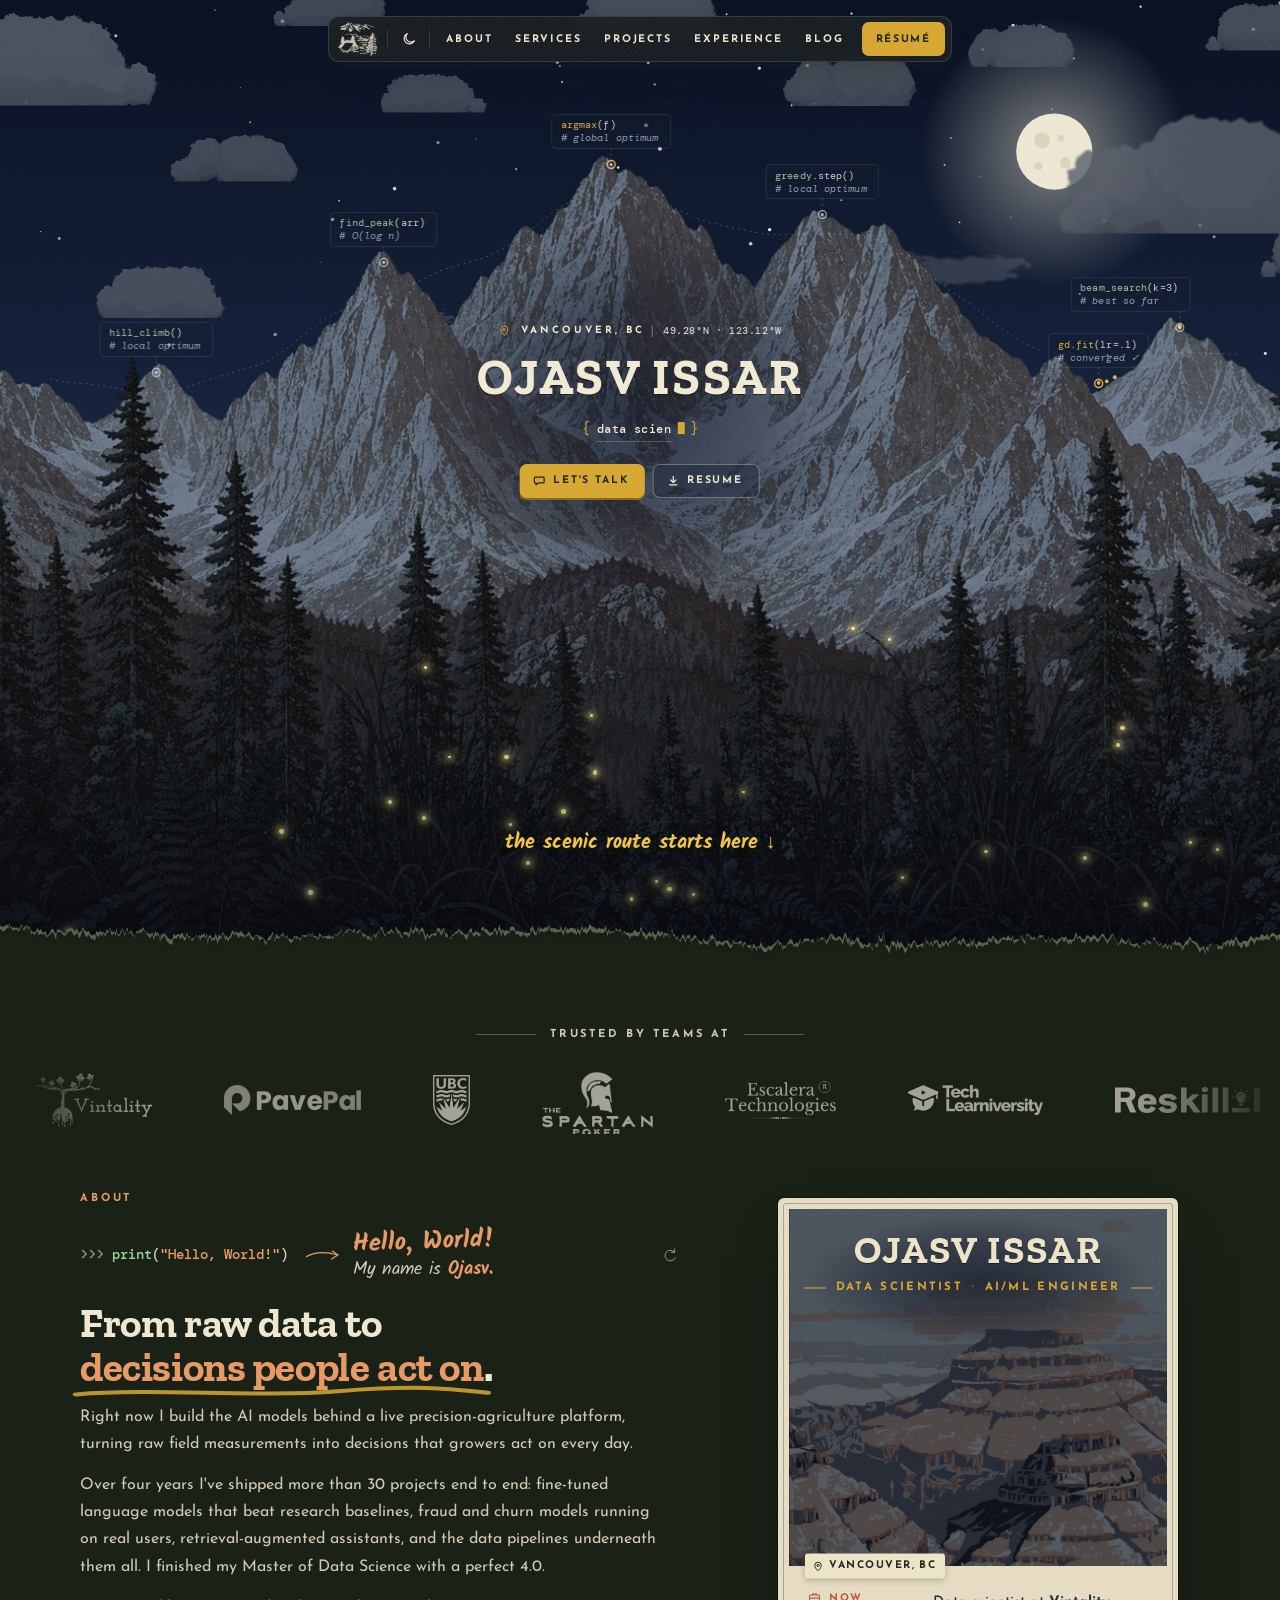
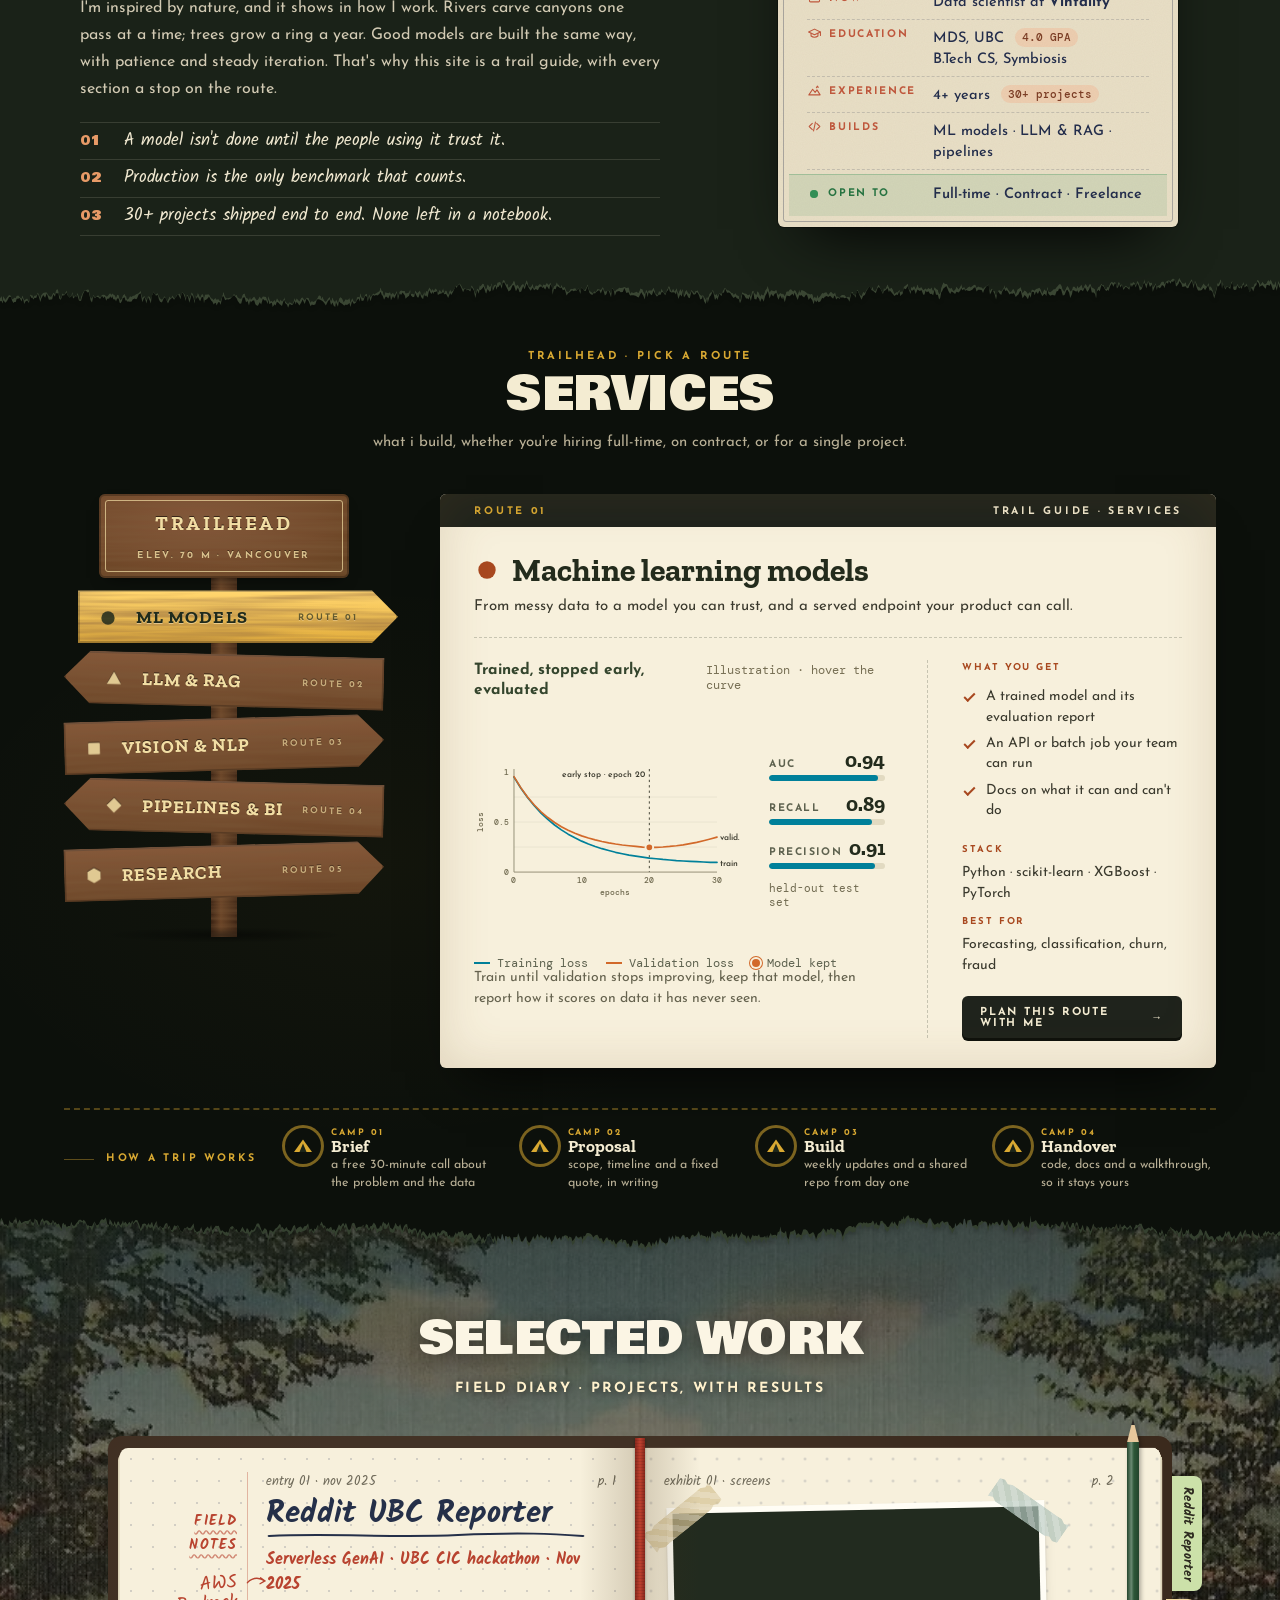
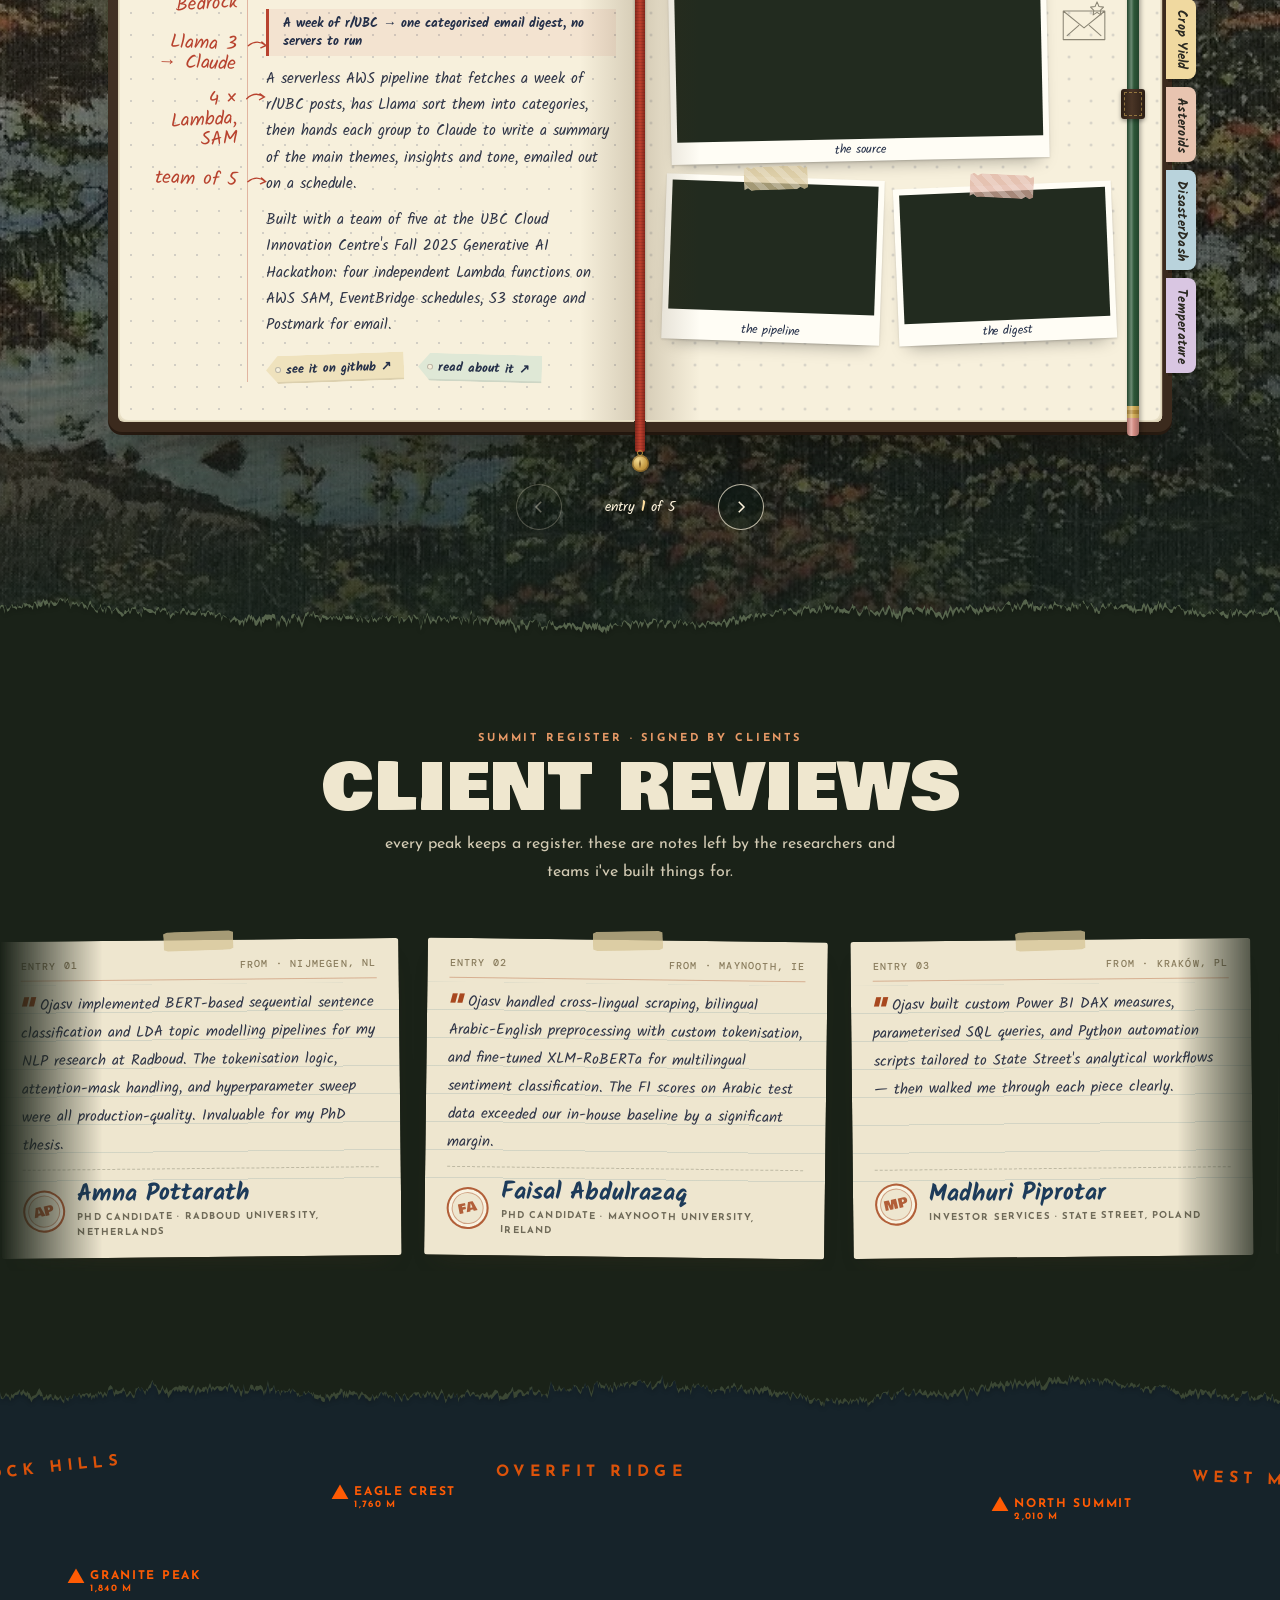
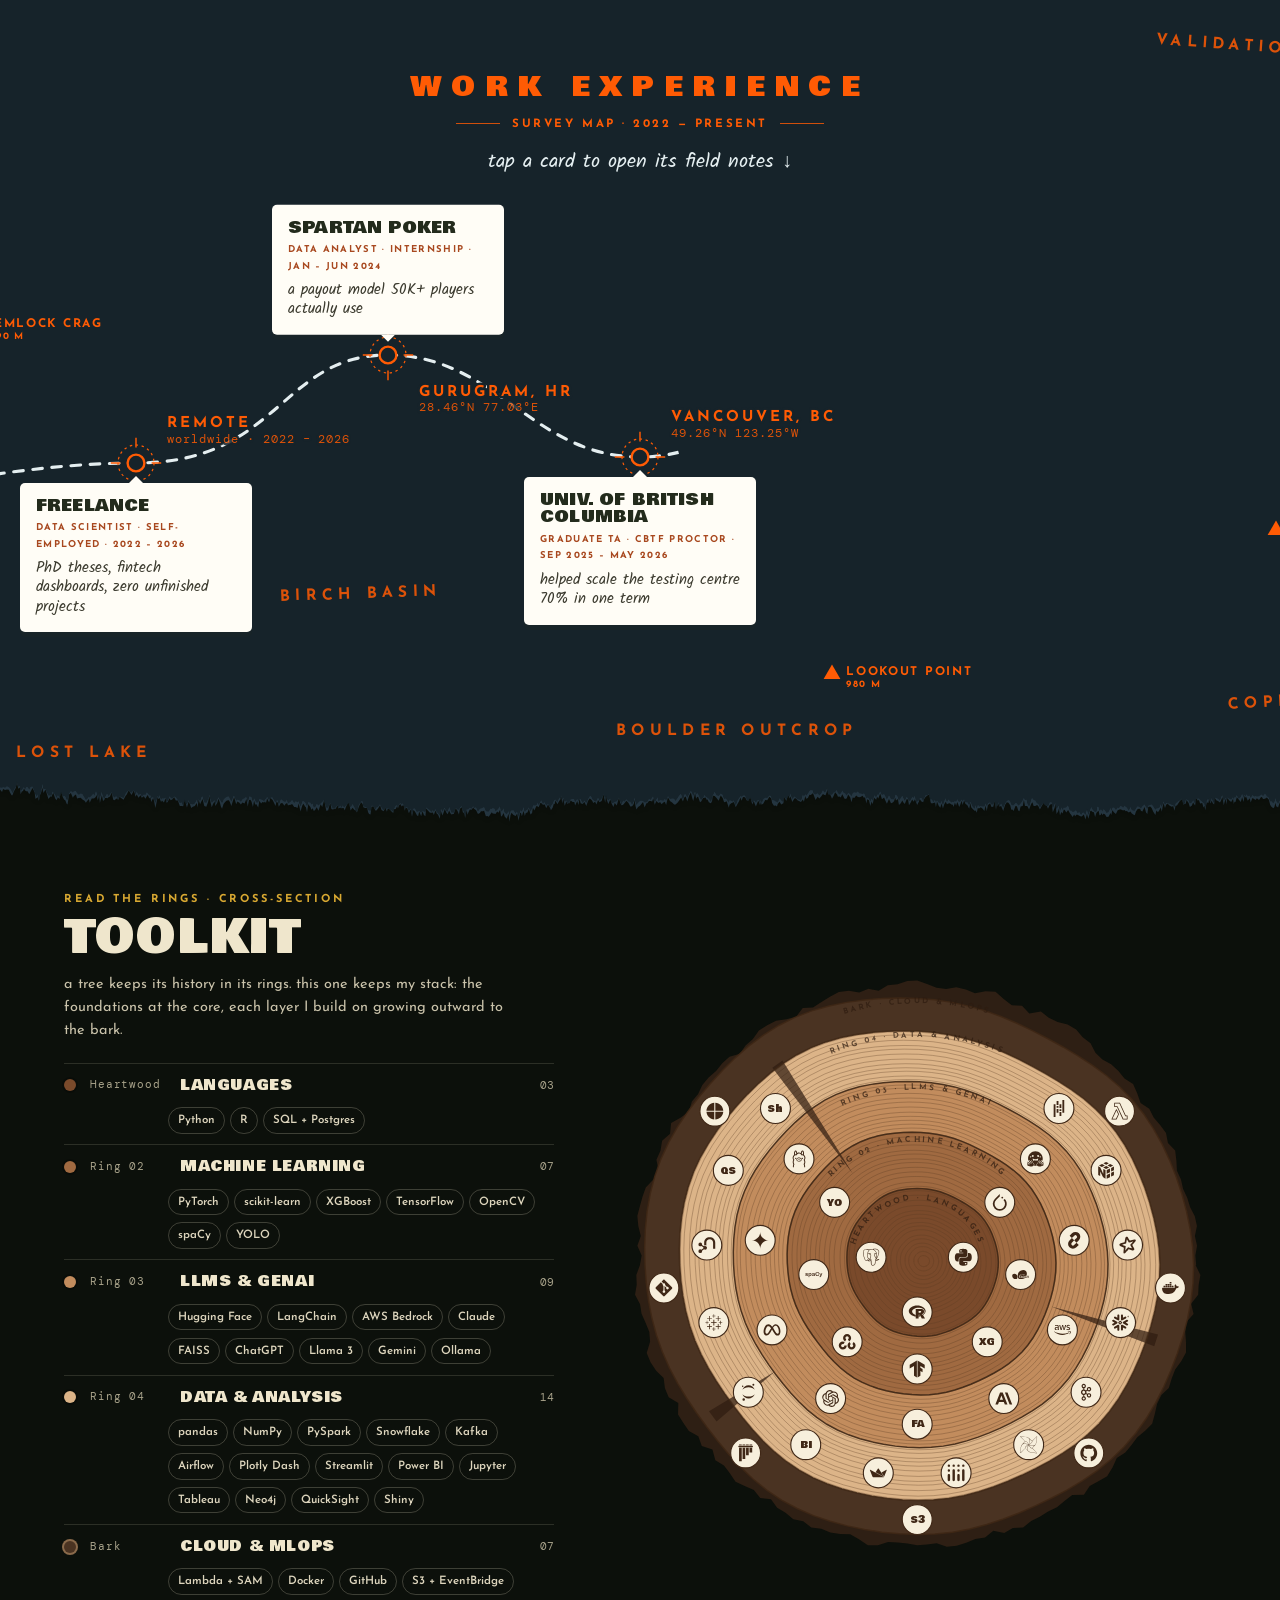
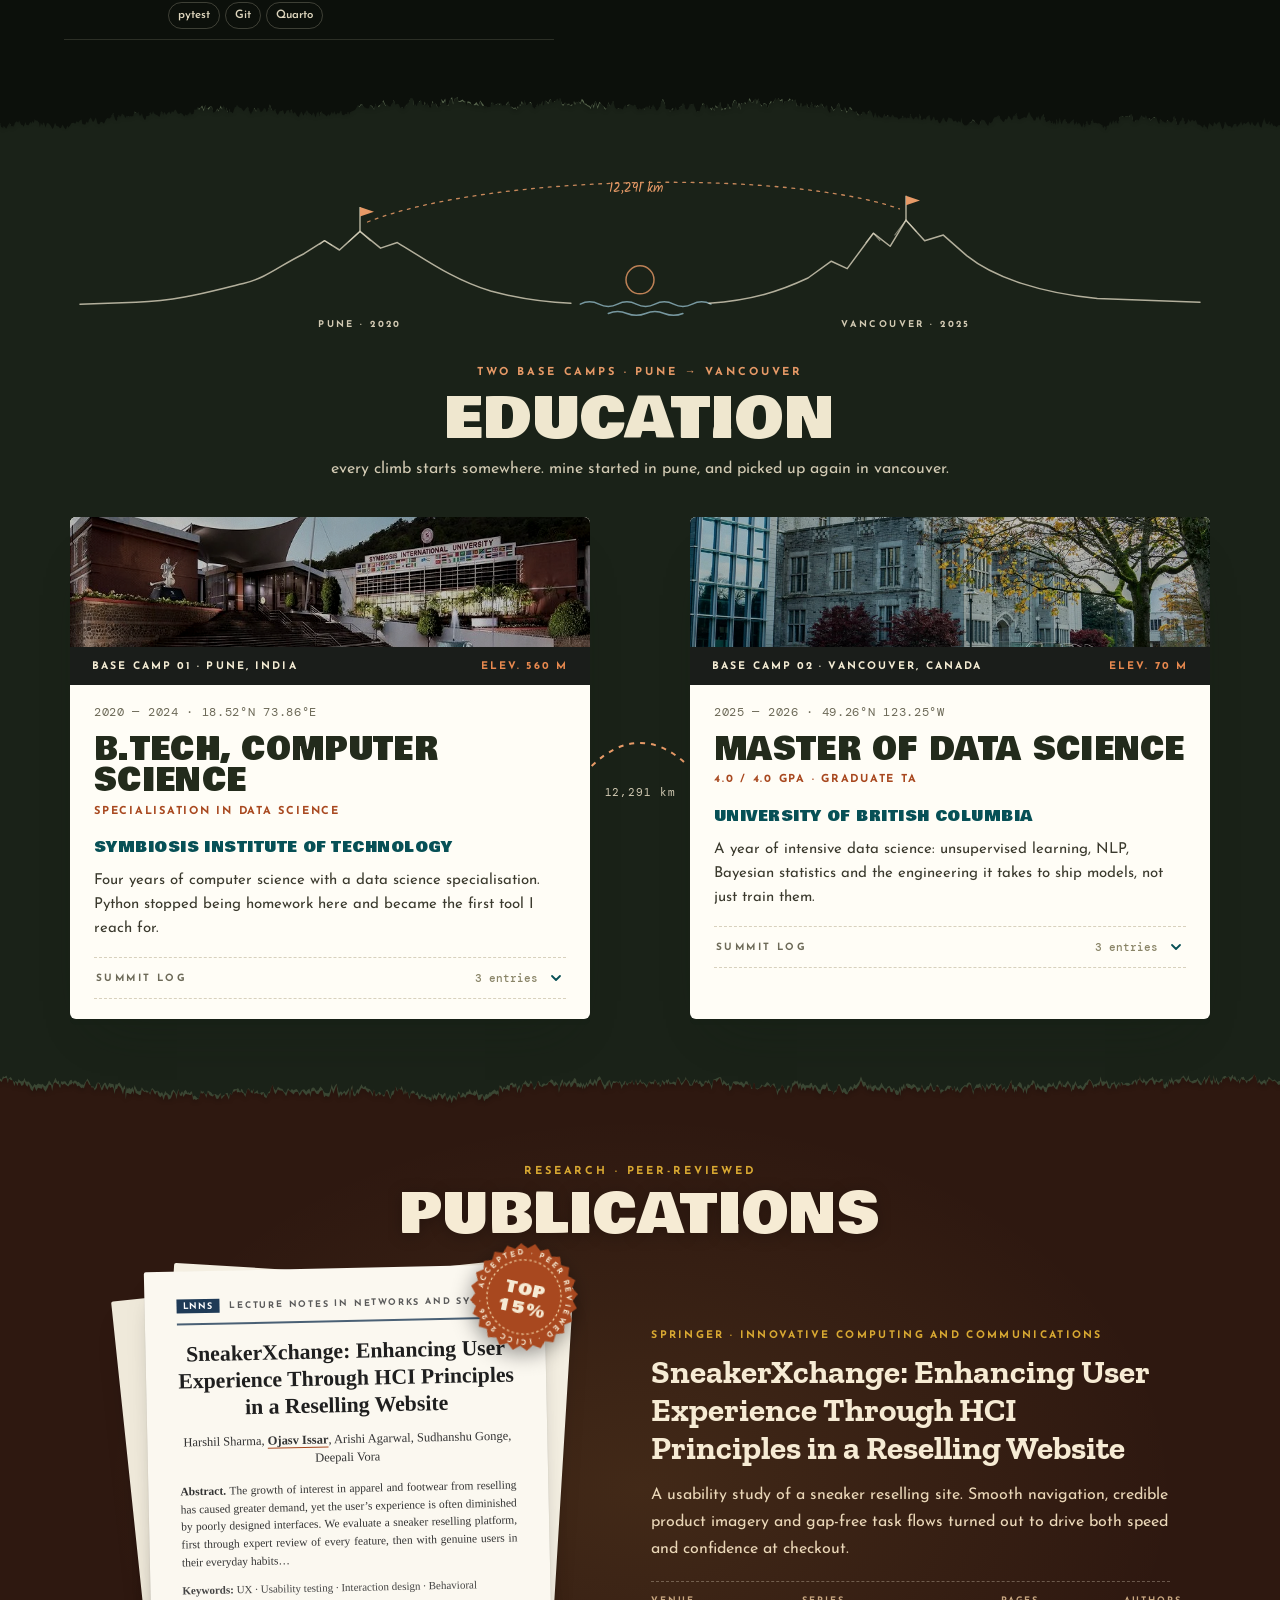
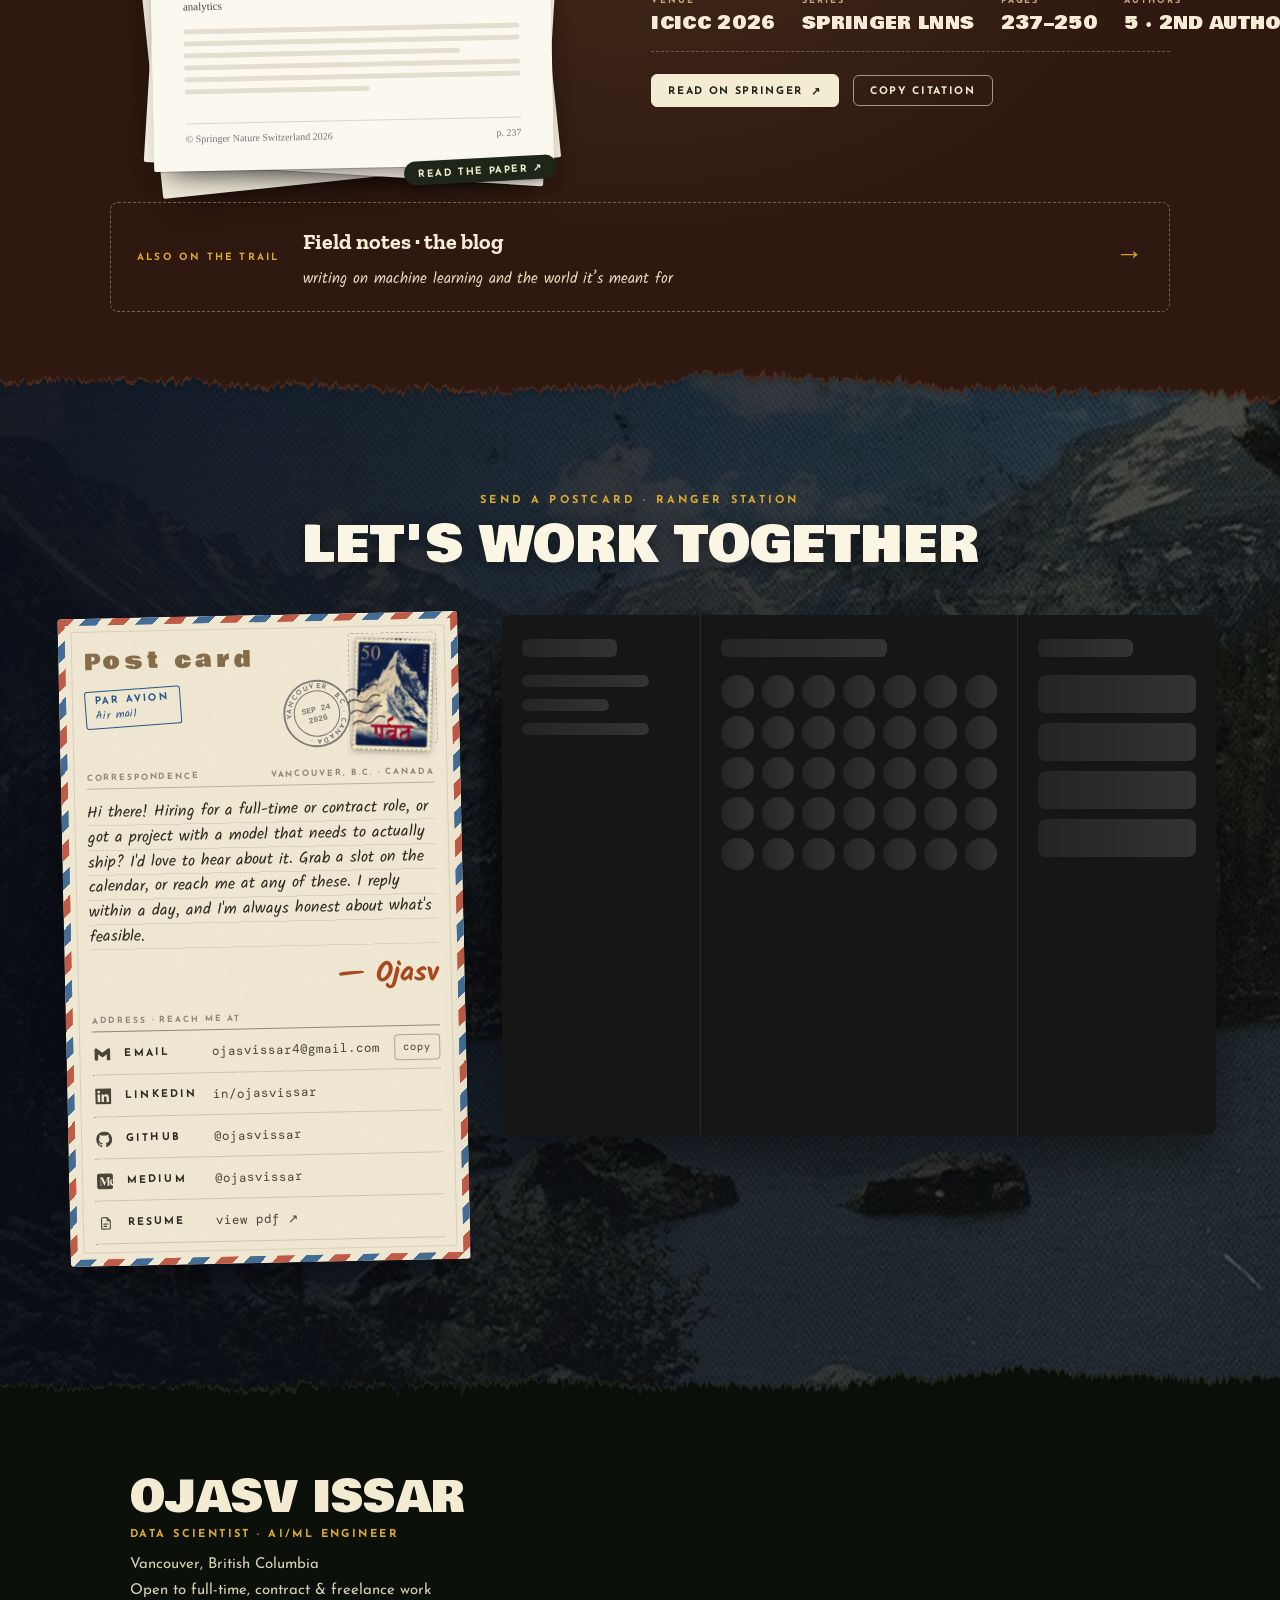
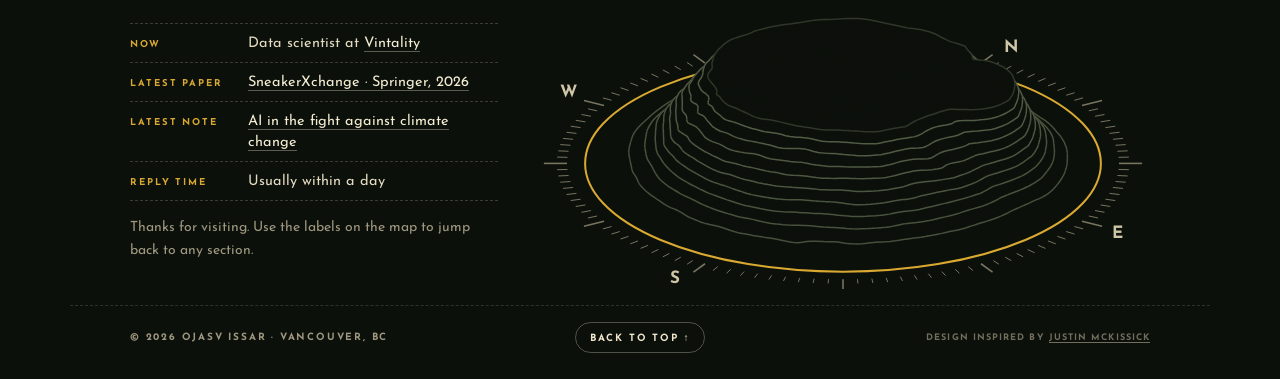
==== commit bd7db8cb: "About card on the Grand Canyon print, interactive Services diagrams, performance - About: a dawn-col" ====
--- a/index.html
+++ b/index.html
@@ -129,7 +129,7 @@
   <div class="trusted" data-cream-topo="1.3,8.1" aria-label="companies and teams i've worked with">
     <div class="tear tear-t fib-dark" data-tear="top" data-cut="top" aria-hidden="true"></div>
     <p class="caps trusted-label"><i></i>Trusted by teams at<i></i></p>
-    <div class="co-marquee"><ul class="co-row" data-marquee><li><a href="https://vintality.com" target="_blank" rel="noopener noreferrer" aria-label="Vintality"><img decoding="async" src="assets/logos/co-vintality.svg" alt="Vintality" class="co-vintality" loading="lazy"/></a></li><li><span aria-label="PavePal"><img decoding="async" src="assets/logos/co-pavepal.webp" alt="PavePal" class="co-pavepal" loading="lazy"/></span></li><li><a href="https://www.ubc.ca" target="_blank" rel="noopener noreferrer" aria-label="University of British Columbia"><img decoding="async" src="assets/logos/co-ubc.webp" alt="University of British Columbia" class="co-ubc" loading="lazy"/></a></li><li><a href="https://spartan-poker.com/" target="_blank" rel="noopener noreferrer" aria-label="Spartan Poker"><img decoding="async" src="assets/logos/co-spartan.webp" alt="Spartan Poker" class="co-spartan" loading="lazy"/></a></li><li><a href="https://escaleratechnologies.com" target="_blank" rel="noopener noreferrer" aria-label="Escalera Technologies"><img decoding="async" src="assets/logos/co-escalera.webp" alt="Escalera Technologies" class="co-escalera" loading="lazy"/></a></li><li><a href="https://techlearniversity.com" target="_blank" rel="noopener noreferrer" aria-label="Tech Learniversity"><img decoding="async" src="assets/logos/co-learniversity.webp" alt="Tech Learniversity" class="co-learn" loading="lazy"/></a></li><li><a href="https://reskilll.com" target="_blank" rel="noopener noreferrer" aria-label="Reskilll"><img decoding="async" src="assets/logos/co-reskilll.webp" alt="Reskilll" class="co-reskilll" loading="lazy"/></a></li></ul></div>
+    <div class="co-marquee"><ul class="co-row" data-marquee><li><a href="https://vintality.com" target="_blank" rel="noopener noreferrer" aria-label="Vintality"><img decoding="async" src="assets/logos/co-vintality.svg" alt="Vintality" class="co-vintality" loading="lazy"/></a></li><li><a href="https://pavepal.ai/" target="_blank" rel="noopener noreferrer" aria-label="PavePal"><img decoding="async" src="assets/logos/co-pavepal.webp" alt="PavePal" class="co-pavepal" loading="lazy"/></a></li><li><a href="https://www.ubc.ca" target="_blank" rel="noopener noreferrer" aria-label="University of British Columbia"><img decoding="async" src="assets/logos/co-ubc.webp" alt="University of British Columbia" class="co-ubc" loading="lazy"/></a></li><li><a href="https://spartan-poker.com/" target="_blank" rel="noopener noreferrer" aria-label="Spartan Poker"><img decoding="async" src="assets/logos/co-spartan.webp" alt="Spartan Poker" class="co-spartan" loading="lazy"/></a></li><li><a href="https://escaleratechnologies.com" target="_blank" rel="noopener noreferrer" aria-label="Escalera Technologies"><img decoding="async" src="assets/logos/co-escalera.webp" alt="Escalera Technologies" class="co-escalera" loading="lazy"/></a></li><li><a href="https://techlearniversity.com" target="_blank" rel="noopener noreferrer" aria-label="Tech Learniversity"><img decoding="async" src="assets/logos/co-learniversity.webp" alt="Tech Learniversity" class="co-learn" loading="lazy"/></a></li><li><a href="https://reskilll.com" target="_blank" rel="noopener noreferrer" aria-label="Reskilll"><img decoding="async" src="assets/logos/co-reskilll.webp" alt="Reskilll" class="co-reskilll" loading="lazy"/></a></li></ul></div>
   </div>
 
   <!-- ── about: a statement, and an annual trail pass ───────── -->
@@ -155,23 +155,25 @@
       </div>
       <aside class="pass" data-anim="pass" aria-labelledby="pass-name">
         <div class="pass-card" data-pass>
-          <canvas class="pass-topo" data-pass-topo aria-hidden="true"></canvas>
+          <!-- a 1930s park-service poster, reprinted for a data scientist -->
+          <div class="wpa">
+            <div class="wpa-art">
+              <div class="wpa-art-in"><img class="wpa-img" src="assets/photos/about-canyon.webp" width="900" height="1002" alt="" loading="lazy" decoding="async" /></div>
+              <header class="wpa-head">
+                <h3 class="pass-name" id="pass-name">Ojasv Issar</h3>
+                <p class="wpa-role"><b aria-hidden="true"></b><span>Data Scientist <i aria-hidden="true">·</i> AI/ML Engineer</span><b aria-hidden="true"></b></p>
+              </header>
+              <p class="wpa-tag"><svg viewBox="0 0 24 24" aria-hidden="true"><path d="M12 21s-6.5-5.6-6.5-11a6.5 6.5 0 0 1 13 0c0 5.4-6.5 11-6.5 11z"/><circle cx="12" cy="10" r="2.2"/></svg>Vancouver, BC</p>
+            </div>
+            <dl class="wpa-info">
+              <div><dt><svg class="wpa-ico" viewBox="0 0 24 24" aria-hidden="true"><rect x="4" y="8" width="16" height="11" rx="1.5"/><path d="M9 8V6h6v2M4 13h16"/></svg>Now</dt><dd>Data scientist at <b>Vintality</b></dd></div>
+              <div><dt><svg class="wpa-ico" viewBox="0 0 24 24" aria-hidden="true"><path d="M2.5 9.5L12 5l9.5 4.5L12 14z"/><path d="M6.5 11.5V16c1.6 1.4 3.4 2 5.5 2s3.9-.6 5.5-2v-4.5M21.5 9.5V15"/></svg>Education</dt><dd>MDS, UBC <span class="wpa-badge">4.0 GPA</span><br />B.Tech CS, Symbiosis</dd></div>
+              <div><dt><svg class="wpa-ico" viewBox="0 0 24 24" aria-hidden="true"><path d="M3 19l6-9 4 5 3-4 5 8z"/><path d="M15 7.5l1.6-2.5 1.4 2"/></svg>Experience</dt><dd>4+ years <span class="wpa-badge">30+ projects</span></dd></div>
+              <div><dt><svg class="wpa-ico" viewBox="0 0 24 24" aria-hidden="true"><path d="M8.5 7L3.5 12l5 5M15.5 7l5 5-5 5M13.5 5l-3 14"/></svg>Builds</dt><dd>ML models · LLM &amp; RAG · pipelines</dd></div>
+              <div class="wpa-open"><dt><i aria-hidden="true"></i>Open to</dt><dd>Full-time · Contract · Freelance</dd></div>
+            </dl>
+          </div>
           <span class="pass-glare" aria-hidden="true"></span>
-          <header class="pass-head"><span>Annual trail pass</span><span>Nº OI–2022</span></header>
-          <div class="pass-view" aria-hidden="true"><span class="pass-sun"></span><span class="pass-art"></span></div>
-          <h3 class="pass-name" id="pass-name">Ojasv Issar</h3>
-          <p class="pass-role">Data Scientist <i aria-hidden="true">·</i> AI/ML Engineer</p>
-          <p class="pass-loc"><svg viewBox="0 0 24 24" aria-hidden="true"><path d="M12 21s-6.5-5.6-6.5-11a6.5 6.5 0 0 1 13 0c0 5.4-6.5 11-6.5 11z"/><circle cx="12" cy="10" r="2.2"/></svg>Vancouver, BC <span aria-hidden="true">49.28°N</span></p>
-          <dl class="pass-stats">
-            <div><dt>in the field</dt><dd><b>4</b><b>+</b> yrs</dd></div>
-            <div><dt>projects shipped</dt><dd><b>30</b><b>+</b></dd></div>
-            <div><dt>MDS · UBC</dt><dd><b>4.0</b> GPA</dd></div>
-          </dl>
-          <p class="pass-now"><span>Currently</span>Data science @ Vintality</p>
-          <div class="pass-stub">
-            <p class="pass-open"><i aria-hidden="true"></i>Open to work</p>
-            <p class="pass-kinds">Full-time · Contract · Freelance</p>
-          </div>
         </div>
       </aside>
     </div>
@@ -210,55 +212,52 @@
       </article>
     </div>
     <script type="application/json" data-routes>[{"name": "Machine learning models", "tag": "From messy data to a model you can trust, and a served endpoint your product can call.", "pts": ["data audit", "baseline", "model", "evaluation", "endpoint"], "get": ["A trained model and its evaluation report", "An API or batch job your team can run", "Docs on what it can and can't do"], "stack": "Python \u00b7 scikit-learn \u00b7 XGBoost \u00b7 PyTorch", "best": "Forecasting, classification, churn, fraud", "blaze": "circle"}, {"name": "LLM & RAG apps", "tag": "Assistants and search that answer from your own documents, with retrieval quality you can actually measure.", "pts": ["documents", "retrieval", "generation", "eval set", "app"], "get": ["A working chatbot or search app", "A test set that scores retrieval and answers", "A list of known failure modes"], "stack": "AWS Bedrock \u00b7 LangChain \u00b7 Claude \u00b7 Llama \u00b7 FAISS", "best": "Support bots, internal knowledge search, report drafting", "blaze": "triangle"}, {"name": "Computer vision & NLP", "tag": "Detection, classification and text models fine-tuned to your data, in English, Arabic and beyond.", "pts": ["labelled data", "fine-tune", "benchmark", "error review", "deploy"], "get": ["A fine-tuned model beating your baseline", "Benchmarks on your own test data", "An inference script or endpoint"], "stack": "YOLO \u00b7 CNNs \u00b7 BERT \u00b7 XLM-RoBERTa \u00b7 spaCy", "best": "Image QA, document tagging, multilingual sentiment", "blaze": "square"}, {"name": "Data pipelines & dashboards", "tag": "ETL that keeps running while you sleep, and the dashboards that make the numbers usable.", "pts": ["sources", "ETL", "warehouse", "metrics", "dashboard"], "get": ["Scheduled pipelines with data checks", "A clean warehouse schema", "Dashboards your team will open"], "stack": "Airflow \u00b7 PySpark \u00b7 Kafka \u00b7 Snowflake \u00b7 Power BI", "best": "Teams outgrowing spreadsheets", "blaze": "diamond"}, {"name": "Research analytics", "tag": "Statistical modelling and ML pipelines for research teams, reproducible and documented end to end.", "pts": ["question", "method", "analysis", "checks", "write-up"], "get": ["Reproducible code and environment", "A write-up of methods and results", "A walkthrough of every choice"], "stack": "R \u00b7 Python \u00b7 Bayesian stats \u00b7 Quarto", "best": "PhD and lab research, NLP and survey data", "blaze": "hexagon"}]</script>
-    <template data-service-viz="0" data-caption="Every point gets a probability, not just a label, so you can see where the model is sure and where it isn't.">
-      <div class="sv-panel sv-ml" role="img" aria-label="Illustrative classifier: two classes of samples, a decision boundary at probability 0.5, and confidence contours at 0.1, 0.3, 0.7 and 0.9. A new sample is classified as class B with probability 0.93.">
-        <div class="sv-heading"><strong>Confidence, drawn like contours</strong><span>Illustration</span></div>
-        <div class="sv-stage">
-          <svg viewBox="0 0 520 210" preserveAspectRatio="xMidYMid meet" aria-hidden="true">
-            <defs>
-              <clipPath id="sv-ml-clip"><rect x="8" y="6" width="504" height="198" rx="6"/></clipPath>
-              <linearGradient id="sv-ml-wash" x1="0" x2="1" y1="0" y2=".35"><stop offset="0" stop-color="#496b46" stop-opacity=".2"/><stop offset=".5" stop-color="#e9e2c8" stop-opacity=".1"/><stop offset="1" stop-color="#a8481f" stop-opacity=".16"/></linearGradient>
-            </defs>
-            <g clip-path="url(#sv-ml-clip)">
-              <rect x="8" y="6" width="504" height="198" fill="url(#sv-ml-wash)"/>
-              <g class="sv-contours sv-enter" style="--sv-delay:.5s">
-                <path transform="translate(-100 0)" d="M392 -4C362 58 250 82 254 124S176 178 146 214"/>
-                <path transform="translate(-50 0)" d="M392 -4C362 58 250 82 254 124S176 178 146 214"/>
-                <path transform="translate(50 0)" d="M392 -4C362 58 250 82 254 124S176 178 146 214"/>
-                <path transform="translate(100 0)" d="M392 -4C362 58 250 82 254 124S176 178 146 214"/>
-              </g>
-              <path class="sv-boundary sv-ink" pathLength="1" d="M392 -4C362 58 250 82 254 124S176 178 146 214"/>
-            </g>
-            <rect x="8" y="6" width="504" height="198" rx="6" class="sv-frame"/>
-            <g class="sv-clabels sv-enter" style="--sv-delay:.9s"><text x="280" y="24">0.1</text><text x="330" y="24">0.3</text><text x="382" y="24" class="sv-c50">0.5</text><text x="432" y="24">0.7</text><text x="482" y="24">0.9</text></g>
-            <g class="sv-samples sv-green"><circle cx="38" cy="42" r="6"/><circle cx="84" cy="74" r="5.5"/><circle cx="56" cy="122" r="6"/><circle cx="128" cy="34" r="5.5"/><circle cx="158" cy="92" r="6"/><circle cx="204" cy="52" r="5.5"/><circle cx="100" cy="156" r="5.5"/><circle cx="214" cy="104" r="6"/><circle cx="44" cy="180" r="5.5"/><circle cx="160" cy="140" r="5.5"/><circle cx="252" cy="40" r="6"/><circle cx="296" cy="60" r="5.5"/></g>
-            <g class="sv-samples sv-rust"><rect x="304" y="112" width="11" height="11"/><rect x="348" y="80" width="11" height="11"/><rect x="408" y="44" width="11" height="11"/><rect x="452" y="82" width="11" height="11"/><rect x="400" y="98" width="11" height="11"/><rect x="494" y="176" width="11" height="11"/><rect x="262" y="176" width="11" height="11"/><rect x="440" y="176" width="11" height="11"/><rect x="226" y="188" width="11" height="11"/><rect x="476" y="36" width="11" height="11"/></g>
-            <g class="sv-prediction">
-              <circle class="sv-pulse" cx="330" cy="168" r="15"/>
-              <rect x="324" y="162" width="12" height="12" rx="1" class="sv-new"/>
-              <path d="M342 160L356 150" class="sv-leader"/>
-              <g transform="translate(352 112)"><rect width="156" height="42" rx="5" class="sv-callout"/><text x="12" y="17" class="sv-ct1">new sample</text><text x="12" y="34" class="sv-ct2">class B · p = 0.93</text></g>
-            </g>
+    <template data-service-viz="0" data-caption="Train until validation stops improving, keep that model, then report how it scores on data it has never seen.">
+      <div class="sv-panel sv-ml" role="img" aria-label="Illustrative learning curve: training loss keeps falling over 30 epochs while validation loss bottoms out at epoch 20, where training stops early. The kept model scores AUC 0.94, recall 0.89 and precision 0.91. Example values.">
+        <div class="sv-heading"><strong>Trained, stopped early, evaluated</strong><span>Illustration · hover the curve</span></div>
+        <div class="sv-stage sv-ml-grid">
+          <svg viewBox="0 0 360 184" preserveAspectRatio="xMidYMid meet" aria-hidden="true" data-lc='{"x0": 52, "x1": 316, "y0": 18, "y1": 148, "train": [0.95, 0.841, 0.746, 0.663, 0.59, 0.527, 0.471, 0.422, 0.379, 0.342, 0.309, 0.281, 0.256, 0.234, 0.215, 0.198, 0.183, 0.17, 0.159, 0.149, 0.14, 0.133, 0.126, 0.121, 0.115, 0.111, 0.107, 0.104, 0.101, 0.098, 0.096], "val": [0.955, 0.845, 0.751, 0.671, 0.603, 0.545, 0.496, 0.454, 0.419, 0.388, 0.362, 0.341, 0.322, 0.306, 0.292, 0.281, 0.271, 0.263, 0.256, 0.25, 0.248, 0.248, 0.251, 0.256, 0.263, 0.272, 0.284, 0.297, 0.313, 0.331, 0.35], "best": 20}'>
+            <g class="sv-lc-grid"><path d="M52 115.5H316"/><path d="M52 83.0H316"/><path d="M52 50.5H316"/></g>
+            <path class="sv-lc-axis" d="M52 14V148H316"/>
+            <g class="sv-lc-ticks"><text x="52.0" y="162">0</text><text x="140.0" y="162">10</text><text x="228.0" y="162">20</text><text x="316.0" y="162">30</text></g><g class="sv-lc-ticks sv-lc-y"><text x="45" y="152.0">0</text><text x="45" y="87.0">0.5</text><text x="45" y="22.0">1</text></g>
+            <text class="sv-lc-title" x="184" y="178">epochs</text>
+            <text class="sv-lc-title" x="12" y="83" transform="rotate(-90 12 83)">loss</text>
+            <path class="sv-lc-stop sv-enter" style="--sv-delay:1.3s" d="M228.0 14V148"/>
+            <text class="sv-lc-note sv-enter" style="--sv-delay:1.4s" x="222.0" y="24" text-anchor="end">early stop · epoch 20</text>
+            <path class="sv-lc-line sv-lc-train sv-ink" pathLength="1" d="M52.0 24.5 L60.8 38.7 L69.6 51.0 L78.4 61.8 L87.2 71.3 L96.0 79.5 L104.8 86.8 L113.6 93.1 L122.4 98.7 L131.2 103.5 L140.0 107.8 L148.8 111.5 L157.6 114.7 L166.4 117.6 L175.2 120.0 L184.0 122.3 L192.8 124.2 L201.6 125.9 L210.4 127.3 L219.2 128.6 L228.0 129.8 L236.8 130.7 L245.6 131.6 L254.4 132.3 L263.2 133.1 L272.0 133.6 L280.8 134.1 L289.6 134.5 L298.4 134.9 L307.2 135.3 L316.0 135.5"/>
+            <path class="sv-lc-line sv-lc-val sv-ink" pathLength="1" d="M52.0 23.9 L60.8 38.2 L69.6 50.4 L78.4 60.8 L87.2 69.6 L96.0 77.1 L104.8 83.5 L113.6 89.0 L122.4 93.5 L131.2 97.6 L140.0 100.9 L148.8 103.7 L157.6 106.1 L166.4 108.2 L175.2 110.0 L184.0 111.5 L192.8 112.8 L201.6 113.8 L210.4 114.7 L219.2 115.5 L228.0 115.8 L236.8 115.8 L245.6 115.4 L254.4 114.7 L263.2 113.8 L272.0 112.6 L280.8 111.1 L289.6 109.4 L298.4 107.3 L307.2 105.0 L316.0 102.5"/>
+            <circle class="sv-lc-best sv-enter" style="--sv-delay:1.3s" cx="228.0" cy="115.8" r="5"/>
+            <text class="sv-lc-lab sv-enter" style="--sv-delay:1.2s" x="320" y="139.5">train</text>
+            <text class="sv-lc-lab sv-enter" style="--sv-delay:1.2s" x="320" y="106.5">valid.</text>
+            <g class="sv-cross" data-cross><path class="sv-cross-line" d="M0 14V148"/><circle class="sv-cross-t" r="4"/><circle class="sv-cross-v" r="4"/></g>
+            <rect class="sv-hit" data-lc-hit x="52" y="10" width="264" height="142"/>
           </svg>
-        </div>
-        <div class="sv-legend"><span><i class="sv-key green"></i>Class A</span><span><i class="sv-key rust square"></i>Class B</span><span><i class="sv-key line"></i>p(B) contours</span></div>
+          <div class="sv-tip" data-tip hidden></div>
+          <dl class="sv-metrics">
+            <div class="sv-enter" style="--sv-delay:.5s;--v:.94"><dt>AUC</dt><dd>0.94</dd><i><em></em></i></div>
+            <div class="sv-enter" style="--sv-delay:.65s;--v:.89"><dt>Recall</dt><dd>0.89</dd><i><em></em></i></div>
+            <div class="sv-enter" style="--sv-delay:.8s;--v:.91"><dt>Precision</dt><dd>0.91</dd><i><em></em></i></div>
+            <p class="sv-metrics-note">held-out test set</p>
+          </dl>
+        </div>
+        <div class="sv-legend"><span><i class="sv-key lc-train"></i>Training loss</span><span><i class="sv-key lc-val"></i>Validation loss</span><span><i class="sv-key lc-best"></i>Model kept</span></div>
       </div>
     </template>
     <template data-service-viz="1" data-caption="Expand the question, retrieve the best passages, and answer only from them, with a citation for every claim.">
       <div class="sv-panel sv-rag" role="img" aria-label="Illustrative retrieval pipeline: a question about road resurfacing is expanded with related terms, three passages are scored for relevance, the two above the cut-off are used, and the answer cites both.">
-        <div class="sv-heading"><strong>Answers with a paper trail</strong><span>Illustration</span></div>
+        <div class="sv-heading"><strong>Answers with a paper trail</strong><span>Illustration · hover a source</span></div>
         <div class="sv-stage sv-rag-grid">
           <div class="sv-rag-left">
             <div class="sv-q sv-enter" style="--sv-delay:.05s"><span class="sv-small-label">Question</span><p>Which roads should we resurface first?</p>
               <div class="sv-expand"><span>+ fatigue cracking</span><span>+ rutting</span></div></div>
             <ol class="sv-hits">
-              <li class="sv-enter" style="--sv-delay:.35s;--s:.91"><b>1</b><span>Pavement survey · §3.2</span><i><em></em></i><code>.91</code></li>
-              <li class="sv-enter" style="--sv-delay:.5s;--s:.86"><b>2</b><span>DOT guideline 4.1</span><i><em></em></i><code>.86</code></li>
-              <li class="sv-enter sv-miss" style="--sv-delay:.65s;--s:.34"><b>3</b><span>Budget memo, Q2</span><i><em></em></i><code>.34</code></li>
+              <li class="sv-enter" style="--sv-delay:.35s;--s:.91" data-cite="1" tabindex="0"><b>1</b><span>Pavement survey · §3.2</span><i><em></em></i><code>.91</code></li>
+              <li class="sv-enter" style="--sv-delay:.5s;--s:.86" data-cite="2" tabindex="0"><b>2</b><span>DOT guideline 4.1</span><i><em></em></i><code>.86</code></li>
+              <li class="sv-enter sv-miss" style="--sv-delay:.65s;--s:.34" data-cite="3" tabindex="0" title="Below the relevance cut-off, so the answer doesn't use it"><b>3</b><span>Budget memo, Q2</span><i><em></em></i><code>.34</code></li>
             </ol>
           </div>
           <div class="sv-answer sv-enter" style="--sv-delay:.9s"><span class="sv-small-label">Grounded answer</span>
-            <p>Start with segments showing fatigue cracking over 20%<sup>1</sup>, which the guideline ranks first for repair<sup>2</sup>.</p>
+            <p>Start with segments showing <span data-cite="1">fatigue cracking over 20%<sup>1</sup></span>, which <span data-cite="2">the guideline ranks first for repair<sup>2</sup></span>.</p>
             <span class="sv-answer-foot"><i></i>2 sources cited · 0 unsupported claims</span></div>
         </div>
         <div class="sv-legend"><span><i class="sv-key bar"></i>relevance score</span><span><i class="sv-key cut"></i>below cut-off, left out</span></div>
@@ -266,32 +265,32 @@
     </template>
     <template data-service-viz="2" data-caption="A vision model finds what's in the picture, a language model reads the caption, and the two agree.">
       <div class="sv-panel sv-vision" role="img" aria-label="Illustrative image and text model: on a vintage postcard, two mountains and a lake are detected with confidence scores, and the postcard's caption is tagged with the matching mountain, lake and place names.">
-        <div class="sv-heading"><strong>Image and text, read together</strong><span>Illustration</span></div>
+        <div class="sv-heading"><strong>Image and text, read together</strong><span>Illustration · hover a box or a word</span></div>
         <div class="sv-stage sv-vis-stage">
           <svg class="sv-photo" viewBox="48 168 1135 470" preserveAspectRatio="xMidYMid slice" aria-hidden="true">
             <image href="assets/photos/work-willoughby.webp" width="1200" height="789"/>
             <rect x="48" y="168" width="1135" height="470" class="sv-dim"/>
-            <g class="sv-box sv-b-mtn sv-enter" style="--sv-delay:.35s"><rect x="262" y="206" width="296" height="160"/><rect x="262" y="206" width="210" height="40" class="sv-tag"/><text x="274" y="235">mountain .96</text></g>
-            <g class="sv-box sv-b-mtn sv-enter" style="--sv-delay:.55s"><rect x="772" y="244" width="190" height="126"/><rect x="752" y="244" width="214" height="40" class="sv-tag"/><text x="762" y="273">mountain .89</text></g>
-            <g class="sv-box sv-b-lake sv-enter" style="--sv-delay:.75s"><rect x="196" y="378" width="500" height="214"/><rect x="196" y="552" width="148" height="40" class="sv-tag"/><text x="208" y="581">lake .98</text></g>
+            <g class="sv-box sv-b-mtn sv-enter" style="--sv-delay:.35s" data-ent="a"><rect x="262" y="206" width="296" height="160"/><rect x="262" y="206" width="210" height="40" class="sv-tag"/><text x="274" y="235">mountain .96</text></g>
+            <g class="sv-box sv-b-mtn sv-enter" style="--sv-delay:.55s" data-ent="b"><rect x="772" y="244" width="190" height="126"/><rect x="752" y="244" width="214" height="40" class="sv-tag"/><text x="762" y="273">mountain .89</text></g>
+            <g class="sv-box sv-b-lake sv-enter" style="--sv-delay:.75s" data-ent="c"><rect x="196" y="378" width="500" height="214"/><rect x="196" y="552" width="148" height="40" class="sv-tag"/><text x="208" y="581">lake .98</text></g>
           </svg>
           <span class="sv-scan" aria-hidden="true"></span>
         </div>
-        <p class="sv-caption-nlp"><mark class="sv-e-mtn sv-enter" style="--sv-delay:1s">Mt. Pisgah<b>mountain</b></mark> and <mark class="sv-e-mtn sv-enter" style="--sv-delay:1.1s">Mt. Hor<b>mountain</b></mark>, <mark class="sv-e-lake sv-enter" style="--sv-delay:1.2s">Willoughby Lake<b>lake</b></mark>, <mark class="sv-e-place sv-enter" style="--sv-delay:1.3s">Vermont<b>place</b></mark></p>
+        <p class="sv-caption-nlp"><mark class="sv-e-mtn sv-enter" style="--sv-delay:1s" data-ent="a" tabindex="0">Mt. Pisgah<b>mountain</b></mark> and <mark class="sv-e-mtn sv-enter" style="--sv-delay:1.1s" data-ent="b" tabindex="0">Mt. Hor<b>mountain</b></mark>, <mark class="sv-e-lake sv-enter" style="--sv-delay:1.2s" data-ent="c" tabindex="0">Willoughby Lake<b>lake</b></mark>, <mark class="sv-e-place sv-enter" style="--sv-delay:1.3s">Vermont<b>place</b></mark></p>
       </div>
     </template>
     <template data-service-viz="3" data-caption="Scheduled loads, checks on every run, and a dashboard that's current when your team opens it.">
       <div class="sv-panel sv-data" role="img" aria-label="Illustrative data pipeline: API, file and event sources flow on a daily schedule into a warehouse where 12 of 12 data checks pass, then into a dashboard with a trend line and two metrics.">
-        <div class="sv-heading"><strong>Many sources, one clear picture</strong><span>Illustration</span></div>
+        <div class="sv-heading"><strong>Many sources, one clear picture</strong><span>Illustration · hover a source</span></div>
         <div class="sv-stage">
           <svg viewBox="0 0 520 200" preserveAspectRatio="xMidYMid meet" aria-hidden="true">
             <g class="sv-stage-labels"><text x="43" y="14">sources</text><text x="260" y="14">clean + check</text><text x="446" y="14">dashboard</text></g>
-            <g class="sv-data-streams"><path d="M82 52C170 52 138 106 220 106"/><path d="M82 106H220"/><path d="M82 160C170 160 138 106 220 106"/><path d="M300 106H378"/></g>
+            <g class="sv-data-streams"><path data-src="0" d="M82 52C170 52 138 106 220 106"/><path data-src="1" d="M82 106H220"/><path data-src="2" d="M82 160C170 160 138 106 220 106"/><path d="M300 106H378"/></g>
             <g class="sv-packets"><path d="M82 52C170 52 138 106 220 106"/><path d="M82 106H220"/><path d="M82 160C170 160 138 106 220 106"/><path d="M300 106H378"/></g>
-            <g class="sv-source"><rect x="5" y="32" width="77" height="40" rx="5"/><rect x="5" y="86" width="77" height="40" rx="5"/><rect x="5" y="140" width="77" height="40" rx="5"/><text x="43" y="58">API</text><text x="43" y="112">Files</text><text x="43" y="166">Events</text></g>
+            <g class="sv-source"><g data-src="0" tabindex="0"><rect x="5" y="32" width="77" height="40" rx="5"/><text x="43" y="58">API</text></g><g data-src="1" tabindex="0"><rect x="5" y="86" width="77" height="40" rx="5"/><text x="43" y="112">Files</text></g><g data-src="2" tabindex="0"><rect x="5" y="140" width="77" height="40" rx="5"/><text x="43" y="166">Events</text></g></g>
             <g class="sv-warehouse sv-enter" style="--sv-delay:.2s"><rect x="220" y="66" width="80" height="80" rx="8"/><path d="M240 90h40M240 106h40M240 122h24"/></g>
-            <g class="sv-chip sv-enter" style="--sv-delay:.5s"><rect x="206" y="156" width="108" height="24" rx="12"/><path class="sv-check" d="m218 168 4 4 7-8"/><text x="236" y="172">checks 12/12</text></g>
-            <g class="sv-chip sv-clock sv-enter" style="--sv-delay:.35s"><rect x="210" y="30" width="100" height="24" rx="12"/><circle cx="224" cy="42" r="6"/><path d="M224 38.5V42l2.5 1.6"/><text x="236" y="46">daily 06:00</text></g>
+            <g class="sv-chip sv-enter" style="--sv-delay:.5s"><rect x="192" y="156" width="136" height="24" rx="12"/><path class="sv-check" d="m205 168 4 4 7-8"/><text x="223" y="172" data-checks>checks 12/12</text></g>
+            <g class="sv-chip sv-clock sv-enter" style="--sv-delay:.35s"><rect x="198" y="30" width="124" height="24" rx="12"/><circle cx="213" cy="42" r="6"/><path d="M213 38.5V42l2.5 1.6"/><text x="226" y="46">daily 06:00</text></g>
             <g class="sv-dashboard">
               <rect x="378" y="26" width="136" height="164" rx="6"/>
               <text x="390" y="46" class="sv-k">rows/day</text><text x="390" y="66" class="sv-kv">1.2M</text>
@@ -304,26 +303,28 @@
             </g>
           </svg>
         </div>
-        <div class="sv-legend"><span><i class="sv-key flow"></i>data in flight</span><span><i class="sv-key green"></i>checked before it lands</span></div>
+        <div class="sv-legend"><span><i class="sv-key flow"></i>data in flight</span><span><i class="sv-key green"></i>checked before it lands</span><button type="button" class="sv-run" data-run><svg viewBox="0 0 16 16" aria-hidden="true"><path d="M5 3.5v9l7-4.5z"/></svg>Run now</button></div>
       </div>
     </template>
     <template data-service-viz="4" data-caption="Report the estimate and the room for doubt, with methods anyone can rerun.">
       <div class="sv-panel sv-research" role="img" aria-label="Illustrative forest plot of effect sizes with 95% confidence intervals: study 1 is 0.12, from minus 0.14 to 0.38, crossing no effect; study 2 is 0.31, from 0.12 to 0.50; the pooled estimate is 0.24, from 0.09 to 0.39. Example values, not reported results.">
-        <div class="sv-heading"><strong>The result, and the room for doubt</strong><span>Illustration</span></div>
+        <div class="sv-heading"><strong>The result, and the room for doubt</strong><span>Illustration · hover a row</span></div>
         <div class="sv-stage">
           <svg viewBox="0 0 520 200" preserveAspectRatio="xMidYMid meet" aria-hidden="true">
             <g class="sv-grid"><path d="M70 22V160M200 22V160M265 22V160M330 22V160"/></g>
             <path class="sv-zero" d="M135 18V160"/>
             <text x="135" y="12" class="sv-zero-t">no effect</text>
-            <g class="sv-rows"><text x="0" y="50">Study 1</text><text x="0" y="96">Study 2</text><text x="0" y="146" class="sv-strong">Pooled</text></g>
-            <g class="sv-ci sv-muted"><path class="sv-ink" pathLength="1" d="M89.5 46H258.5"/><path d="M89.5 40v12M258.5 40v12" class="sv-cap sv-enter" style="--sv-delay:.9s"/><circle cx="174" cy="46" r="6" class="sv-enter" style="--sv-delay:.2s"/></g>
-            <g class="sv-ci sv-good"><path class="sv-ink" pathLength="1" d="M174 92H297.5"/><path d="M174 86v12M297.5 86v12" class="sv-cap sv-enter" style="--sv-delay:.9s"/><circle cx="235.8" cy="92" r="6" class="sv-enter" style="--sv-delay:.35s"/></g>
-            <path class="sv-pooled sv-enter" style="--sv-delay:1.2s" d="M164.3 142L213 133L261.8 142L213 151Z"/>
-            <g class="sv-vals"><text x="516" y="50">0.12 [−0.14, 0.38]</text><text x="516" y="96">0.31 [0.12, 0.50]</text><text x="516" y="146" class="sv-strong">0.24 [0.09, 0.39]</text></g>
+            <g class="sv-rows"><text x="0" y="50" data-row="0">Study 1</text><text x="0" y="96" data-row="1">Study 2</text><text x="0" y="146" class="sv-strong" data-row="2">Pooled</text></g>
+            <g class="sv-ci sv-muted" data-row="0"><path class="sv-ink" pathLength="1" d="M89.5 46H258.5"/><path d="M89.5 40v12M258.5 40v12" class="sv-cap sv-enter" style="--sv-delay:.9s"/><circle cx="174" cy="46" r="6" class="sv-enter" style="--sv-delay:.2s"/></g>
+            <g class="sv-ci sv-good" data-row="1"><path class="sv-ink" pathLength="1" d="M174 92H297.5"/><path d="M174 86v12M297.5 86v12" class="sv-cap sv-enter" style="--sv-delay:.9s"/><circle cx="235.8" cy="92" r="6" class="sv-enter" style="--sv-delay:.35s"/></g>
+            <path class="sv-pooled sv-enter" data-row="2" style="--sv-delay:1.2s" d="M164.3 142L213 133L261.8 142L213 151Z"/>
+            <g class="sv-vals"><text x="516" y="50" data-row="0">0.12 [−0.14, 0.38]</text><text x="516" y="96" data-row="1">0.31 [0.12, 0.50]</text><text x="516" y="146" class="sv-strong" data-row="2">0.24 [0.09, 0.39]</text></g>
+            <g class="sv-rowhit"><rect data-row="0" x="0" y="30" width="520" height="34"/><rect data-row="1" x="0" y="76" width="520" height="34"/><rect data-row="2" x="0" y="124" width="520" height="34"/></g>
             <path d="M70 164H330" class="sv-axis"/>
             <g class="sv-ticks"><text x="70" y="180">−0.2</text><text x="135" y="180">0</text><text x="200" y="180">0.2</text><text x="265" y="180">0.4</text><text x="330" y="180">0.6</text></g>
             <text x="200" y="197" class="sv-axis-t">effect size · 95% CI</text>
           </svg>
+          <div class="sv-tip" data-tip hidden></div>
         </div>
         <div class="sv-legend"><span><i class="sv-key good"></i>clears zero</span><span><i class="sv-key muted"></i>crosses zero</span><span><i class="sv-key diamond"></i>pooled estimate</span></div>
       </div>
--- a/css/style.css
+++ b/css/style.css
@@ -318,10 +318,14 @@
 :root[data-theme="night"] .ridge-ds .arg { fill: #d9d3bf; }
 :root[data-theme="night"] .ridge-ds .cm { fill: #9aa3b5; }
 :root[data-theme="night"] .ridge-ds .gd-dot { fill: #e6b04a; }
-.ridge-ds .ds-link { pointer-events: auto; cursor: pointer; }
+/* the chips are a pointer shortcut to About (the nav link is the keyboard route), so no focus ring is left behind;
+   the hover tint only applies where there's a real hover, so it can't stick after a tap */
+.ridge-ds .ds-link { pointer-events: auto; cursor: pointer; outline: none; -webkit-tap-highlight-color: transparent; }
 .ridge-ds .ds-link .chip { transition: fill .25s ease, stroke .25s ease; }
-.ridge-ds .ds-link:hover .chip { fill: rgba(246, 242, 228, .78); stroke: rgba(154, 74, 38, .55); }
-:root[data-theme="night"] .ridge-ds .ds-link:hover .chip { fill: rgba(20, 30, 52, .7); stroke: rgba(230, 176, 74, .6); }
+@media (hover: hover) {
+  .ridge-ds .ds-link:hover .chip { fill: rgba(246, 242, 228, .78); stroke: rgba(154, 74, 38, .55); }
+  :root[data-theme="night"] .ridge-ds .ds-link:hover .chip { fill: rgba(20, 30, 52, .7); stroke: rgba(230, 176, 74, .6); }
+}
 .ridge-ds .fit { fill: none; stroke: var(--ds-ink); stroke-width: 1; stroke-dasharray: 1 5; stroke-linecap: round; opacity: .3; }
 .js .ridge-ds g { opacity: 0; animation: ds-in .7s ease forwards; animation-delay: var(--d, 2.2s); }
 .js .ridge-ds .gd { opacity: 1; animation: none; }
@@ -831,7 +835,9 @@
 .zone-tools button:hover, .zone-tools button.on, .zone-tools button:focus-visible { background: #d9a932; border-color: #d9a932; color: #1d2619; }
 .zone.on .zone-head, .zone-head:hover { color: #d9a932; }
 .slice-wrap { position: relative; }
-.slice { position: relative; width: 100%; max-width: min(600px, calc(100vh - 150px)); margin: 0 auto; aspect-ratio: 1; }
+.slice { position: relative; width: 100%; max-width: min(600px, calc(100vh - 150px)); margin: 0 auto; aspect-ratio: 1; will-change: transform; }
+.js .slice .grain { visibility: hidden; }
+.rings.grained .slice .grain { visibility: visible; }
 .slice svg { width: 100%; height: 100%; overflow: visible; }
 .slice .ringline { fill: none; stroke: #5b3a22; stroke-width: .7; opacity: .5; }
 .slice .zoneline { fill: none; stroke: #3f2716; stroke-width: 1.6; opacity: .9; transition: stroke .3s, stroke-width .3s; }
@@ -884,79 +890,92 @@
 
 @media (max-width: 900px) { .about-grid { grid-template-columns: 1fr; } }
 
-/* Annual trail pass: the original arched park emblem, stats, and perforated stub. */
+/* About card: a 1930s park-service poster (WPA screen-print), reprinted for a data scientist. Flat inks on a pale
+   sky: sunlit mountain foliage, pines, a winding road and a rock cliff, which shift in depth under the cursor.
+   At night the same print turns moonlit. */
 .pass { width: 100%; max-width: 400px; min-width: 0; justify-self: center; perspective: 1000px; }
 .pass-card {
-  --pb: #075056; --pi: #e4eef0; --pa: #ff5b04; --pg: #e8c66c; --pd: rgba(228, 238, 240, .2);
-  position: relative; isolation: isolate; overflow: hidden; display: flex; flex-direction: column; align-items: center; text-align: center;
-  padding: 22px 26px 0; border-radius: 22px; background: var(--pb); color: var(--pi);
-  box-shadow: 0 1px 0 rgba(255, 255, 255, .12) inset, 0 2px 4px rgba(7, 40, 43, .2), 0 30px 60px -28px rgba(7, 40, 43, .7);
+  --w-paper: #fbf6ee; --w-sky: #c4dbec; --w-text: #1f2a4a; --w-green: #1f2a4a; --w-sage: #8fa790; --w-dsage: #5e7e68;
+  --w-org: #e0703c; --w-gold: #ecb650; --w-gray: #a3aba7; --w-lgray: #d2d7d2; --w-road: #e2eaea; --w-hatch: #a9b4b4;
+  position: relative; isolation: isolate; overflow: hidden; padding: 11px; border-radius: 6px; background: var(--w-paper);
+  box-shadow: 0 1px 0 rgba(255, 255, 255, .6) inset, 0 2px 4px rgba(31, 42, 34, .16), 0 30px 60px -28px rgba(31, 42, 34, .6);
   transform: rotateX(var(--rx, 0deg)) rotateY(var(--ry, 0deg)); transition: transform .6s var(--ease);
 }
-:root[data-theme="night"] .pass-card { --pb: #16232a; --pi: #e4eef0; --pa: #ff5b04; --pd: rgba(228, 238, 240, .16); box-shadow: 0 0 0 1px rgba(228, 238, 240, .08), 0 30px 60px -28px #000; }
+:root[data-theme="night"] .pass-card {
+  --w-paper: #e9dfc6; --w-sky: #1a2418; --w-text: #efe6cc; --w-green: #0f1c1d; --w-sage: #3c5470; --w-dsage: #2b3f58;
+  --w-org: #8fa9c8; --w-gold: #d3dde8; --w-gray: #4a5a68; --w-lgray: #6d7d8a; --w-road: #3a4b67; --w-hatch: #56688a;
+  box-shadow: 0 0 0 1px rgba(0, 0, 0, .3), 0 30px 60px -28px #000;
+}
 .pass-card.tracking { transition: transform .12s linear; }
-.pass-card > * { position: relative; z-index: 1; }
-.pass-topo { position: absolute !important; z-index: 0 !important; inset: 0; opacity: .16; pointer-events: none;
-  -webkit-mask: radial-gradient(120% 70% at 50% 30%, transparent 25%, #000 75%); mask: radial-gradient(120% 70% at 50% 30%, transparent 25%, #000 75%); }
-.pass-card { --pass-ink: #e4eef0; } :root[data-theme="night"] .pass-card { --pass-ink: #ff5b04; }
-.pass-glare { position: absolute !important; z-index: 3 !important; inset: 0; pointer-events: none; opacity: 0; transition: opacity .4s;
-  background: radial-gradient(420px circle at calc(var(--mx, .5) * 100%) calc(var(--my, .3) * 100%), rgba(255, 255, 255, .16), transparent 45%); mix-blend-mode: soft-light; }
+.pass-card::before { content: ""; position: absolute; inset: 5px; z-index: 3; pointer-events: none; border: 1px solid rgba(31, 42, 74, .32); border-radius: 3px; }
+.pass-card::after { content: ""; position: absolute; inset: 0; z-index: 4; pointer-events: none; opacity: .16;
+  background: url("data:image/svg+xml,%3Csvg xmlns='http://www.w3.org/2000/svg' width='160' height='160'%3E%3Cfilter id='n'%3E%3CfeTurbulence type='fractalNoise' baseFrequency='.9' numOctaves='2' stitchTiles='stitch'/%3E%3CfeColorMatrix values='0 0 0 0 .35 0 0 0 0 .3 0 0 0 0 .22 0 0 0 .45 0'/%3E%3C/filter%3E%3Crect width='100%25' height='100%25' filter='url(%23n)'/%3E%3C/svg%3E"); }
+.pass-glare { position: absolute; z-index: 5; inset: 0; pointer-events: none; opacity: 0; transition: opacity .4s;
+  background: radial-gradient(420px circle at calc(var(--mx, .5) * 100%) calc(var(--my, .3) * 100%), rgba(255, 255, 255, .22), transparent 45%); mix-blend-mode: soft-light; }
 .pass-card.tracking .pass-glare { opacity: 1; }
 
-.pass-head { align-self: stretch; display: flex; justify-content: space-between; padding-bottom: 12px; border-bottom: 1px solid var(--pd);
-  font: 700 10.5px/1 var(--sans); letter-spacing: .26em; text-transform: uppercase; }
-.pass-head span:last-child { font-family: var(--mono); font-weight: 500; letter-spacing: .08em; color: var(--pg); }
-.pass-view { position: relative; overflow: hidden; width: 70%; aspect-ratio: 1 / 1.02; margin-top: 24px; border-radius: 999px 999px 14px 14px;
-  background: linear-gradient(#0d6b6f, #0a5a5e 55%, #084a4e); box-shadow: 0 0 0 1px rgba(232, 198, 108, .55), 0 0 0 6px var(--pb), 0 0 0 7px rgba(232, 198, 108, .25); }
-:root[data-theme="night"] .pass-view { background: linear-gradient(#1d3440, #172a33 55%, #121f26); }
-.pass-sun { position: absolute; left: 66%; top: 11%; width: 20%; aspect-ratio: 1; margin-left: -10%; border-radius: 50%;
-  background: radial-gradient(circle, #ffd27a, #ff8a3d 70%); box-shadow: 0 0 40px 10px rgba(255, 138, 61, .35); }
-:root[data-theme="night"] .pass-sun { background: radial-gradient(circle at 40% 40%, #f4f1e4, #cfd6d8 70%); box-shadow: 0 0 40px 8px rgba(228, 238, 240, .2); }
-.pass-art { position: absolute; left: 6%; right: 6%; bottom: 8%; height: 72%; background: #f1dfa6;
-  -webkit-mask: url(../assets/icons/logo.webp) center bottom / contain no-repeat; mask: url(../assets/icons/logo.webp) center bottom / contain no-repeat; }
-.pass-view::after { content: ""; position: absolute; inset: 0; background: linear-gradient(transparent 60%, rgba(0, 0, 0, .18)); }
-.pass-name { margin-top: 18px; font: 700 clamp(28px, 2.6vw, 34px)/1 "Zilla Slab", serif; letter-spacing: .06em; text-transform: uppercase; color: #fff; }
-.pass-role { margin-top: 9px; font: 700 11.5px/1.3 var(--sans); letter-spacing: .2em; text-transform: uppercase; color: var(--pa); }
-.pass-role i { font-style: normal; opacity: .6; margin: 0 .3em; }
-.pass-loc { display: flex; align-items: center; gap: 6px; margin-top: 10px; font: 500 12px/1 var(--mono); opacity: .8; }
-.pass-loc svg { width: 13px; height: 13px; fill: none; stroke: var(--pg); stroke-width: 1.8; }
-.pass-loc span { opacity: .6; margin-left: 4px; }
-
-.pass-stats { align-self: stretch; display: grid; grid-template-columns: repeat(3, minmax(0, 1fr)); margin-top: 22px; border-top: 1px solid var(--pd); border-bottom: 1px solid var(--pd); }
-.pass-stats > div { display: flex; flex-direction: column-reverse; gap: 5px; padding: 14px 4px 13px; }
-.pass-stats > div + div { border-left: 1px solid var(--pd); }
-.pass-stats dt { font: 700 9.5px/1.2 var(--sans); letter-spacing: .16em; text-transform: uppercase; opacity: .7; }
-.pass-stats dd { display: flex; flex-wrap: wrap; align-items: baseline; justify-content: center; gap: 2px; margin: 0; font: 600 13px/1 var(--sans); color: var(--pg); }
-.pass-stats b { font: 400 26px/1 "Bowlby One", sans-serif; color: var(--pg); margin-right: 1px; }
-.pass-now { margin: 14px 0 18px; font: 500 13px/1.4 var(--mono); }
-.pass-now span { display: block; margin-bottom: 3px; font: 700 9.5px/1 var(--sans); letter-spacing: .2em; text-transform: uppercase; opacity: .6; }
-
-/* the stub: a perforated line with notches cut into the card edge */
-.pass-stub { align-self: stretch; margin: 0 -26px; padding: 16px 20px 18px; border-top: 2px dashed var(--pd); background: rgba(0, 0, 0, .16); }
-.pass-stub::before, .pass-stub::after { content: ""; position: absolute; top: -12px; width: 22px; height: 22px; border-radius: 50%; background: var(--cream); }
-.pass-stub::before { left: -11px; } .pass-stub::after { right: -11px; }
-.pass-open { display: inline-flex; align-items: center; gap: 8px; font: 700 12px/1 var(--sans); letter-spacing: .2em; text-transform: uppercase; color: #fff; }
-.pass-open i { width: 8px; height: 8px; border-radius: 50%; background: #4ade80; box-shadow: 0 0 0 0 rgba(74, 222, 128, .6);  }
-@keyframes pass-live { 70% { box-shadow: 0 0 0 8px rgba(74, 222, 128, 0); } 100% { box-shadow: 0 0 0 0 rgba(74, 222, 128, 0); } }
-.pass-kinds { margin-top: 7px; font: 400 14px/1.3 var(--sans); opacity: .85; }
-
-/* entrance: the card rises, the portrait opens from the bottom of its arch, the stats settle in turn */
+/* the printed sheet: every word in the same dark ink on the sky */
+.wpa { position: relative; padding: 0 14px 10px; background: var(--w-sky); color: var(--w-text); text-align: center; font-family: var(--sans); text-transform: uppercase; }
+.wpa-head { position: absolute; z-index: 3; left: 0; right: 0; top: 0; padding: 22px 14px 0; }
+/* a soft wash of the print's own sky behind the lettering, so it reads over the clouds */
+.wpa-head::before { content: ""; position: absolute; z-index: -1; left: 4%; right: 4%; top: 6px; height: 128px; pointer-events: none;
+  background: radial-gradient(closest-side, rgba(200, 222, 238, .92), rgba(200, 222, 238, .7) 55%, rgba(200, 222, 238, 0)); }
+:root[data-theme="night"] .wpa-head::before { background: radial-gradient(closest-side, rgba(20, 28, 44, .75), rgba(20, 28, 44, .45) 55%, rgba(20, 28, 44, 0)); }
+.pass-name { font: 700 clamp(34px, 3vw, 42px)/1 "Zilla Slab", Rockwell, serif; letter-spacing: .05em; text-shadow: 0 1px 0 rgba(235, 245, 252, .7); }
+.wpa-role { display: flex; align-items: center; justify-content: center; gap: 10px; white-space: nowrap; margin-top: 9px; font-weight: 700; font-size: 11.5px; letter-spacing: .2em; color: #b4452a; }
+:root[data-theme="night"] .pass-name { text-shadow: 0 1px 0 rgba(0, 0, 0, .45); }
+:root[data-theme="night"] .wpa-role { color: #d9a932; }
+.wpa-role b { width: 22px; height: 1.5px; background: currentColor; opacity: .5; }
+.wpa-role i { font-style: normal; opacity: .6; margin: 0 .2em; }
+.wpa-art { position: relative; overflow: visible; margin: 0 -14px; clip-path: inset(0 0 -20px 0); aspect-ratio: 900 / 850; }
+/* the illustration is a real 1930s park-service print (public domain), cropped clear of its lettering */
+.wpa-art-in { position: absolute; inset: 0; overflow: hidden; }
+.wpa-img { position: absolute; left: -3%; top: -3%; width: 106%; height: 106%; object-fit: cover; object-position: 50% 0;
+  transform: translate(calc((var(--mx, .5) - .5) * -10px), calc((var(--my, .5) - .5) * -6px)); transition: transform .7s var(--ease), filter .9s var(--ease); }
+.pass-card.tracking .wpa-img { transition: transform .15s linear, filter .9s var(--ease); }
+/* night: the same print under moonlight, a cool ink wash over a dimmed sheet */
+:root[data-theme="night"] .wpa-img { filter: brightness(.78) saturate(.5) contrast(1.05); }
+.wpa-art::after { content: ""; position: absolute; z-index: 1; inset: 0; pointer-events: none; background: #1c2a3a; mix-blend-mode: multiply; opacity: 0; transition: opacity .9s var(--ease); }
+:root[data-theme="night"] .wpa-art::after { opacity: .62; }
+.wpa-tag { position: absolute; z-index: 2; left: 16px; bottom: 0; transform: translateY(50%); box-shadow: 0 2px 6px rgba(20, 30, 25, .25); display: inline-flex; align-items: center; gap: 5px; padding: 4px 9px 3px 7px; border-radius: 3px;
+  background: var(--w-green); color: #f4ecd6; font-weight: 700; font-size: 10.5px; letter-spacing: .14em; }
+.wpa-tag svg { width: 12px; height: 12px; fill: none; stroke: currentColor; stroke-width: 2; }
+:root[data-theme="night"] .wpa-tag { background: #efe6cc; color: #1d2619; }
+/* the facts, as a ruled sheet under the print */
+.wpa-info { margin: 0 -14px -10px; padding: 18px 18px 0; background: var(--w-paper); color: #1f2a4a; text-align: left; text-transform: none; }
+.wpa-info > div { display: grid; grid-template-columns: 116px minmax(0, 1fr); gap: 10px; align-items: baseline; padding: 7px 0 6px; border-bottom: 1px dashed rgba(31, 42, 74, .18); }
+.wpa-info > div:last-child { border-bottom: 0; }
+.wpa-info > .wpa-open { margin: 4px -18px 0; padding: 10px 18px 11px; background: rgba(47, 143, 85, .12); border-top: 1px solid rgba(47, 143, 85, .3); }
+.wpa-info dt { display: flex; align-items: center; gap: 7px; font: 700 10.5px/1.3 var(--sans); letter-spacing: .16em; text-transform: uppercase; color: #c0553a; }
+.wpa-ico { width: 15px; height: 15px; flex-shrink: 0; fill: none; stroke: currentColor; stroke-width: 1.7; stroke-linecap: round; stroke-linejoin: round; transform: translateY(-1px); }
+.wpa-info dd b { font-weight: 700; }
+.wpa-info dd { margin: 0; font: 500 14.5px/1.4 var(--sans); color: #1f2a4a; }
+.wpa-badge { display: inline-block; margin-left: 6px; padding: 2px 7px 1px; border-radius: 99px; background: rgba(243, 176, 140, .38); font: 500 11px/1.4 var(--mono); color: #7a3a22; vertical-align: 1px; }
+.wpa-open dt { color: #22723f; }
+.wpa-open dd { font-weight: 600; }
+.wpa-open i { position: relative; width: 8px; height: 8px; margin: 0 3px; border-radius: 50%; background: #2f8f55; flex-shrink: 0; }
+/* the pulse is a ring that scales and fades: transform and opacity only, so it never repaints */
+.wpa-open i::after { content: ""; position: absolute; inset: 0; border-radius: 50%; background: rgba(47, 143, 85, .45); animation: wpa-live 2.4s ease-out infinite; }
+@keyframes wpa-live { from { transform: scale(1); opacity: 1; } to { transform: scale(2.8); opacity: 0; } }
+
+
+/* entrance: the sheet rises, then the print and its lettering settle in */
 .js .pass[data-anim] { opacity: 0; transform: translateY(12px); transition: opacity .7s var(--ease), transform .8s var(--ease); }
 .js .pass.in { opacity: 1; transform: none; }
-.js .pass .pass-sun { transform: translateY(120%); transition: transform 1.6s cubic-bezier(.22, 1, .36, 1) .35s; }
-.js .pass.in .pass-sun { transform: none; }
-.js .pass .pass-art { opacity: 0; transform: translateY(10px); transition: opacity 1s ease .2s, transform 1.2s var(--ease) .2s; }
-.js .pass.in .pass-art { opacity: 1; transform: none; }
-.js .pass .pass-stats > div { opacity: 0; transform: translateY(8px); transition: opacity .6s var(--ease), transform .6s var(--ease); }
-.js .pass.in .pass-stats > div { opacity: 1; transform: none; }
-.js .pass.in .pass-stats > div:nth-child(1) { transition-delay: .9s; } .js .pass.in .pass-stats > div:nth-child(2) { transition-delay: 1.02s; } .js .pass.in .pass-stats > div:nth-child(3) { transition-delay: 1.14s; }
+.js .pass .wpa-art { clip-path: inset(0 0 100% 0); transition: clip-path 1.1s cubic-bezier(.65, 0, .35, 1) .25s; }
+.js .pass.in .wpa-art { clip-path: inset(0 0 -20px 0); }
+.js .pass .wpa-info > div { opacity: 0; transform: translateY(6px); transition: opacity .6s var(--ease), transform .6s var(--ease); }
+.js .pass.in .wpa-info > div { opacity: 1; transform: none; }
+.js .pass.in .wpa-info > div:nth-child(1) { transition-delay: .9s; } .js .pass.in .wpa-info > div:nth-child(2) { transition-delay: 1s; } .js .pass.in .wpa-info > div:nth-child(3) { transition-delay: 1.1s; }
+.js .pass.in .wpa-info > div:nth-child(4) { transition-delay: 1.2s; } .js .pass.in .wpa-info > div:nth-child(5) { transition-delay: 1.3s; }
 @media (max-width: 420px) {
-  .pass-card { padding: 20px 18px 0; } .pass-stub { margin: 0 -18px; }
-  .pass-stats b { font-size: 22px; } .pass-stats dt { font-size: 8.5px; letter-spacing: .12em; }
+  .pass-name { font-size: 38px; } .wpa-role { font-size: 12px; letter-spacing: .1em; }
+  .wpa-info > div { grid-template-columns: 108px minmax(0, 1fr); } .wpa-info dt { letter-spacing: .1em; } .wpa-info dd { font-size: 13.5px; }
+  .wpa-role { font-size: 10.5px; letter-spacing: .14em; } .wpa-role b { width: 14px; }
 }
 @media (prefers-reduced-motion: reduce) {
-  .js .pass .pass-sun, .js .pass .pass-art, .js .pass .pass-stats > div { clip-path: none; opacity: 1; transform: none; transition: none; }
-  .pass-open i { animation: none; }
+  .js .pass .wpa-art { clip-path: inset(0 0 -20px 0); transition: none; } .js .pass .wpa-info > div { opacity: 1; transform: none; transition: none; }
+  .wpa-img { transition: none; } .wpa-open i::after { animation: none; }
 }
 
 /* A tiny Python greeting: type, run, then write the introduction in the margin. */
@@ -1007,11 +1026,9 @@
   .hw-out { font-size: 23px; }
   .hw-name { font-size: 17px; }
   .hw-replay { top: auto; bottom: -2px; transform: none; }
-  .pass-loc { flex-wrap: wrap; justify-content: center; line-height: 1.4; }
 }
 @media (max-width: 380px) {
   .hw-src { font-size: 11.5px; }
-  .pass-head { font-size: 9px; letter-spacing: .18em; }
 }
 @media (prefers-reduced-motion: reduce) {
   .hw.ready .hw-src .ch { opacity: 1; transition: none; }
@@ -1104,21 +1121,29 @@
 .sv-key.flow { width: 18px; height: 0; border-radius: 0; border-top: 3px dotted #496b46; }
 .sv-key.diamond { width: 9px; height: 9px; border-radius: 0; background: #a8481f; transform: rotate(45deg); }
 
-/* ML: the classifier's confidence as contour lines, the 0.5 line as the boundary */
-.sv-frame { fill: none; stroke: #232b1c24; }
-.sv-contours path { fill: none; stroke: #6d6a4f; stroke-width: 1.2; opacity: .5; }
-.sv-boundary { fill: none; stroke: #a8481f; stroke-width: 2.4; }
-.sv-clabels text { font: 500 14px var(--mono); fill: #5d5a44; text-anchor: middle; paint-order: stroke; stroke: #f1ead3; stroke-width: 5px; stroke-linejoin: round; }
-.sv-clabels .sv-c50 { fill: #a8481f; font-weight: 700; text-anchor: start; }
-.sv-samples { stroke: #f7f0dc; stroke-width: 1.5; }
-.sv-green { fill: #496b46; }
-.sv-rust { fill: #a8481f; }
-.sv-new { fill: #a8481f; stroke: #1f231c; stroke-width: 2; }
-.sv-pulse { fill: none; stroke: #a8481f; stroke-width: 1.5; stroke-dasharray: 3 3; transform-box: fill-box; transform-origin: center; }
-.sv-leader { fill: none; stroke: #1f231c; stroke-width: 1.4; }
-.sv-callout { fill: #1f231c; }
-.sv-ct1 { font: 500 12px var(--mono); fill: #cfc6a8; letter-spacing: .04em; }
-.sv-ct2 { font: 700 15px var(--sans); fill: #f4ecd2; }
+/* ML: a learning curve with the early-stopping point, beside the kept model's test scores */
+.sv-ml-grid { position: relative; display: grid; grid-template-columns: minmax(0, 1fr) 116px; gap: 18px; align-items: center; padding-right: 2px; }
+.sv-lc-grid path { stroke: #232b1c; stroke-opacity: .08; stroke-width: 1; }
+.sv-lc-axis { fill: none; stroke: #8f8a70; stroke-width: 1.2; }
+.sv-lc-ticks text { font: 500 10.5px var(--mono); fill: #6f694f; text-anchor: middle; }
+.sv-lc-y text { text-anchor: end; }
+.sv-lc-title { font: 500 11px var(--mono); fill: #6f694f; text-anchor: middle; }
+.sv-lc-line { fill: none; stroke-width: 2.2; stroke-linecap: round; stroke-linejoin: round; }
+.sv-lc-train { stroke: #00809a; } .sv-lc-val { stroke: #d2692a; }
+.sv-lc-stop { stroke: #3b3a2e; stroke-width: 1.2; stroke-dasharray: 3 4; }
+.sv-lc-note { font: 600 11px var(--sans); fill: #3b3a2e; }
+.sv-lc-best { fill: #d2692a; stroke: #f7f0dc; stroke-width: 2.5; }
+.sv-lc-lab { font: 600 11px var(--sans); fill: #3b3a2e; }
+.sv-metrics { display: grid; gap: 12px; margin: 0; }
+.sv-metrics > div { display: grid; grid-template-columns: 1fr auto; align-items: baseline; row-gap: 5px; }
+.sv-metrics dt { font: 700 10.5px var(--sans); letter-spacing: .14em; text-transform: uppercase; color: #5e624f; }
+.sv-metrics dd { margin: 0; font: 700 21px/1 "Zilla Slab", serif; color: #232b1c; }
+.sv-metrics i { grid-column: 1 / -1; height: 6px; overflow: hidden; border-radius: 3px; background: #e2dac1; }
+.sv-metrics em { display: block; width: calc(var(--v) * 100%); height: 100%; border-radius: 3px; background: #00809a; transform-origin: left; }
+.sv-metrics-note { font: 400 11px var(--mono); color: #6f694f; }
+.sv-key.lc-train { width: 16px; height: 0; border-radius: 0; border-top: 2.2px solid #00809a; }
+.sv-key.lc-val { width: 16px; height: 0; border-radius: 0; border-top: 2.2px solid #d2692a; }
+.sv-key.lc-best { background: #d2692a; box-shadow: 0 0 0 2px #f7f0dc, 0 0 0 3px #d2692a; }
 
 /* LLM & RAG: question, expansion, scored passages, cited answer */
 .sv-rag-grid { display: grid; grid-template-columns: minmax(0, 1.15fr) minmax(0, 1fr); gap: 16px; }
@@ -1147,7 +1172,7 @@
 .sv-vis-stage { height: calc(var(--sv-h) - 22px); overflow: hidden; border: 1px solid #c6bca0; border-radius: 4px; }
 .sv-photo { display: block; width: 100%; height: 100%; }
 .sv-dim { fill: #1f231c; opacity: .14; }
-.sv-box rect { fill: none; stroke-width: 5; }
+.sv-box rect { fill: none; stroke-width: 5; pointer-events: all; }
 .sv-box .sv-tag { stroke: none; }
 .sv-b-mtn rect { stroke: #ecd98c; } .sv-b-mtn .sv-tag { fill: #ecd98c; }
 .sv-b-lake rect { stroke: #a6dbe8; } .sv-b-lake .sv-tag { fill: #a6dbe8; }
@@ -1194,25 +1219,55 @@
 .sv-axis { stroke: #8f8a70; stroke-width: 1.2; }
 .sv-ticks text, .sv-axis-t { font: 500 12px var(--mono); fill: #6f694f; text-anchor: middle; }
 
+/* interaction: a shared tooltip, a crosshair on the curve, and linked highlights; the rest dims while one thing is in focus */
+.sv-tip { position: absolute; z-index: 5; pointer-events: none; display: grid; gap: 2px; min-width: 128px; padding: 7px 10px 8px; border-radius: 6px;
+  background: #1f231c; color: #f4ecd2; box-shadow: 0 8px 20px -8px rgba(0, 0, 0, .5); font: 500 11.5px/1.35 var(--mono); white-space: nowrap; }
+.sv-tip[hidden] { display: none; }
+.sv-tip b { font: 700 12.5px var(--sans); }
+.sv-tip span { display: flex; align-items: center; gap: 6px; }
+.sv-tip i { width: 10px; height: 2.5px; border-radius: 2px; }
+.sv-tip i.t { background: #33b3c9; } .sv-tip i.v { background: #f0894a; }
+.sv-tip em { margin-top: 2px; font: italic 500 11px var(--sans); color: #e8c66c; }
+.sv-hit { fill: transparent; cursor: crosshair; pointer-events: all; touch-action: none; }
+.sv-cross { opacity: 0; transition: opacity .15s; pointer-events: none; }
+.sv-cross.on { opacity: 1; }
+.sv-cross-line { stroke: #3b3a2e; stroke-width: 1; stroke-dasharray: 2 3; }
+.sv-cross-t, .sv-cross-v { stroke: #f7f0dc; stroke-width: 2; }
+.sv-cross-t { fill: #00809a; } .sv-cross-v { fill: #d2692a; }
+[data-cite], [data-ent], .sv-source [data-src], .sv-rowhit [data-row] { cursor: pointer; }
+[data-cite]:focus-visible, [data-ent]:focus-visible, .sv-source [data-src]:focus-visible { outline: 2px dashed var(--rust); outline-offset: 2px; }
+.sv-hits li, .sv-answer [data-cite], .sv-box, .sv-caption-nlp mark, .sv-source [data-src], .sv-data-streams path, [data-row] { transition: opacity .2s ease, background-color .2s ease, stroke .2s ease; }
+.sv-focus .sv-hits li:not(.sv-lit), .sv-focus .sv-caption-nlp mark:not(.sv-lit), .sv-focus .sv-source [data-src]:not(.sv-lit) { opacity: .4; }
+.sv-focus .sv-box:not(.sv-lit) { opacity: .25; }
+.sv-box.sv-lit rect:not(.sv-tag) { stroke-width: 9; }
+.sv-answer [data-cite].sv-lit { background: #cfe0c4; border-radius: 3px; box-shadow: 0 0 0 2px #cfe0c4; }
+.sv-hits li.sv-lit b { box-shadow: 0 0 0 3px rgba(73, 107, 70, .25); }
+.sv-data-streams path.sv-lit { opacity: 1; stroke: #00809a; }
+.sv-source [data-src].sv-lit rect { fill: #d8ecee; stroke: #00809a; }
+.sv-rowhit rect { fill: transparent; }
+.sv-focus g[data-row]:not(.sv-lit), .sv-focus path[data-row]:not(.sv-lit), .sv-focus text[data-row]:not(.sv-lit) { opacity: .3; }
+.sv-run { display: inline-flex; align-items: center; gap: 6px; margin-left: auto; padding: 5px 11px 4px 9px; border: 0; border-radius: 99px; background: #1f231c; color: #f4ecd2;
+  font: 700 10.5px var(--sans); letter-spacing: .14em; text-transform: uppercase; cursor: pointer; transition: background-color .2s, transform .2s var(--ease); }
+.sv-run svg { width: 11px; height: 11px; fill: currentColor; }
+.sv-run:hover { background: var(--rust); transform: translateY(-1px); } .sv-run:disabled { opacity: .55; cursor: default; transform: none; }
+.sv-run:focus-visible { outline: 2px dashed var(--rust); outline-offset: 3px; }
+.rc.draw .sv-running .sv-packets { animation: sv-flow 1.2s linear 0s 2 both; }
+
 /* each diagram draws itself in when its route is picked */
-.rc.draw .sv-enter { animation: sv-reveal .6s var(--ease) var(--sv-delay, 0s) both; }
+.rc.draw .sv-enter { animation: sv-reveal .6s var(--ease) var(--sv-delay, 0s) backwards; }   /* backwards: once in, hover states can dim it again */
 .rc.draw .sv-ink { stroke-dasharray: 1; animation: sv-trace 1.2s var(--ease) .15s both; }
-.rc.draw .sv-samples { animation: sv-reveal .7s ease both; }
-.rc.draw .sv-rust { animation-delay: .12s; }
-.rc.draw .sv-prediction { animation: sv-reveal .5s ease 1.3s both; }
-.rc.draw .sv-pulse { animation: sv-pulse 1.8s ease-out 1.7s 3 both; }
 .rc.draw .sv-scan { animation: sv-scan 1.4s ease .1s both; }
 .rc.draw .sv-packets { animation: sv-flow 2.6s linear .3s 3 both; }
+.rc.draw .sv-metrics em { animation: sv-grow .9s var(--ease) calc(var(--sv-delay, 0s) + .2s) both; }
 .rc.draw .sv-hits em { animation: sv-grow .8s var(--ease) calc(var(--sv-delay, 0s) + .15s) both; }
 @keyframes sv-reveal { from { opacity: 0; } to { opacity: 1; } }
 @keyframes sv-trace { from { stroke-dashoffset: 1; } to { stroke-dashoffset: 0; } }
 @keyframes sv-scan { 0% { transform: translateY(-100%); opacity: 0; } 15% { opacity: 1; } 85% { opacity: 1; } 100% { transform: translateY(0); opacity: 0; } }
 @keyframes sv-flow { 0% { stroke-dashoffset: 160; opacity: 0; } 15% { opacity: 1; } 85% { opacity: 1; } 100% { stroke-dashoffset: 0; opacity: 0; } }
-@keyframes sv-pulse { from { transform: scale(.8); opacity: 1; } to { transform: scale(1.6); opacity: 0; } }
 @keyframes sv-grow { from { transform: scaleX(0); } }
 @media (prefers-reduced-motion: reduce) {
   .rc.draw .sv-panel * { animation: none !important; }
-  .sv-scan, .sv-packets, .sv-pulse { display: none; }
+  .sv-scan, .sv-packets { display: none; }
 }
 .rc-side { grid-area: side; display: flex; flex-direction: column; gap: 18px; min-width: 0; margin-top: 22px; padding-left: 34px; border-left: 1px dashed rgba(35, 43, 28, .22); }
 .rc-side .rc-cta { align-self: flex-start; margin-top: auto; }
@@ -1261,6 +1316,11 @@
   .rc-body { padding: 20px 18px 22px; }
   .rc { --sv-h: 172px; }
   .sv-panel { height: auto; }
+  .sv-ml-grid { grid-template-columns: 1fr; gap: 10px; height: auto; }
+  .sv-ml-grid > svg { height: 190px; }
+  .sv-metrics { grid-template-columns: repeat(3, minmax(0, 1fr)); gap: 12px; }
+  .sv-metrics > div { grid-template-columns: 1fr; } .sv-metrics dt { letter-spacing: .08em; } .sv-metrics dd { font-size: 18px; }
+  .sv-metrics-note { grid-column: 1 / -1; margin-top: -4px; }
   .sv-rag-grid { grid-template-columns: 1fr; height: auto; }
   .sv-heading strong { font-size: 13.5px; }
   .rc-band { padding: 10px 18px 8px; font-size: 9px; }
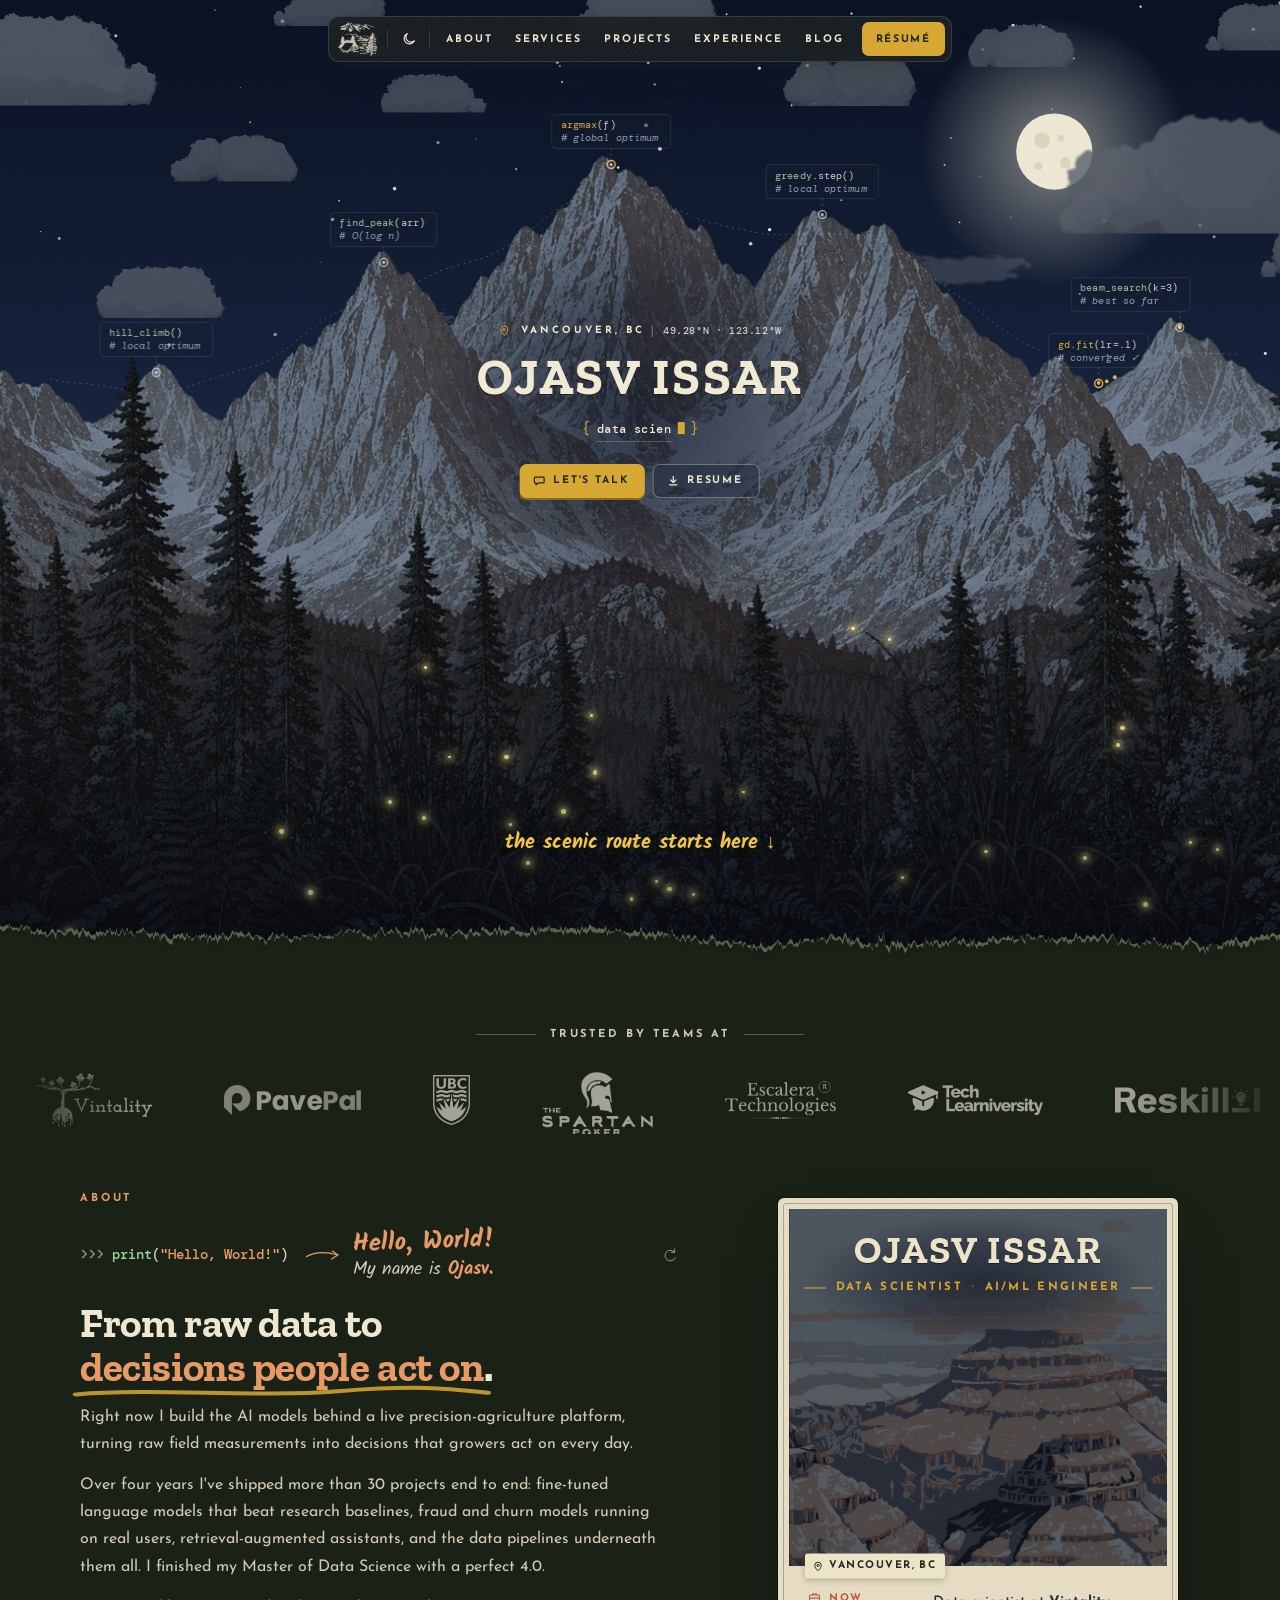
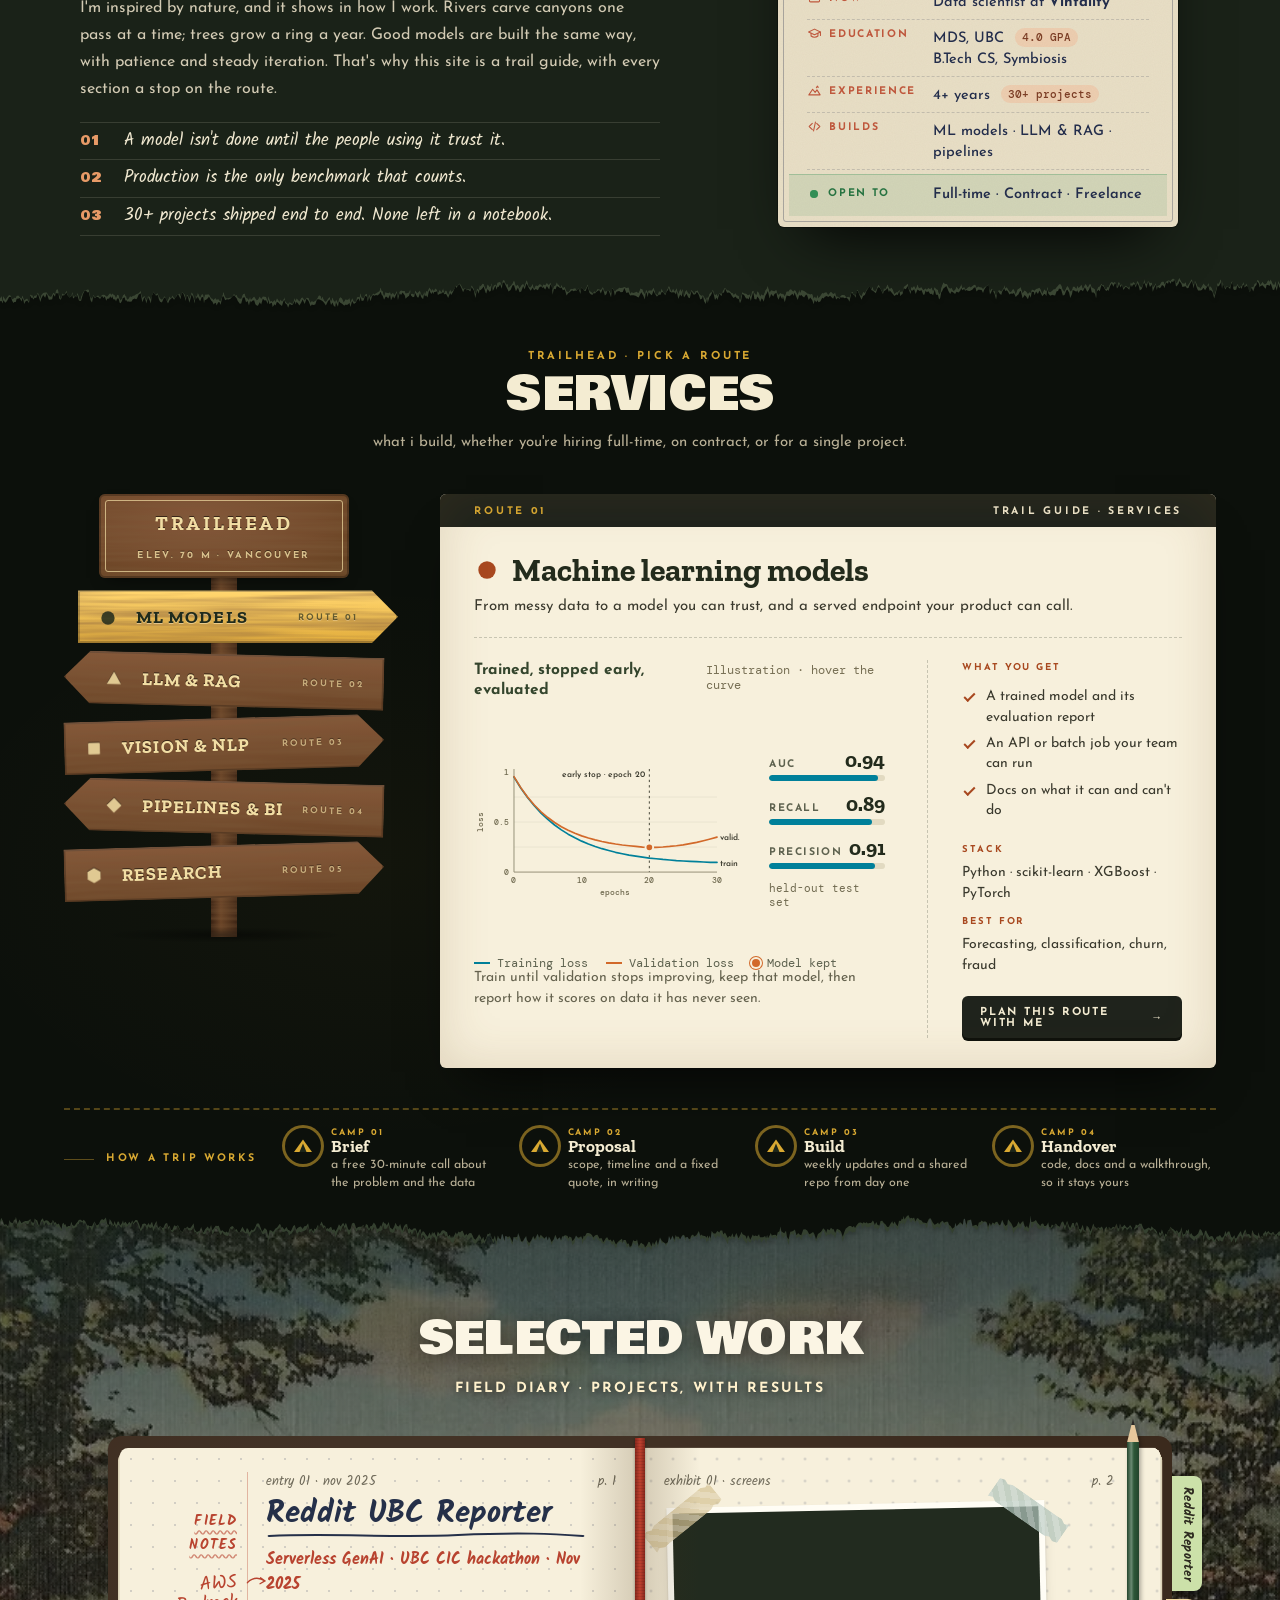
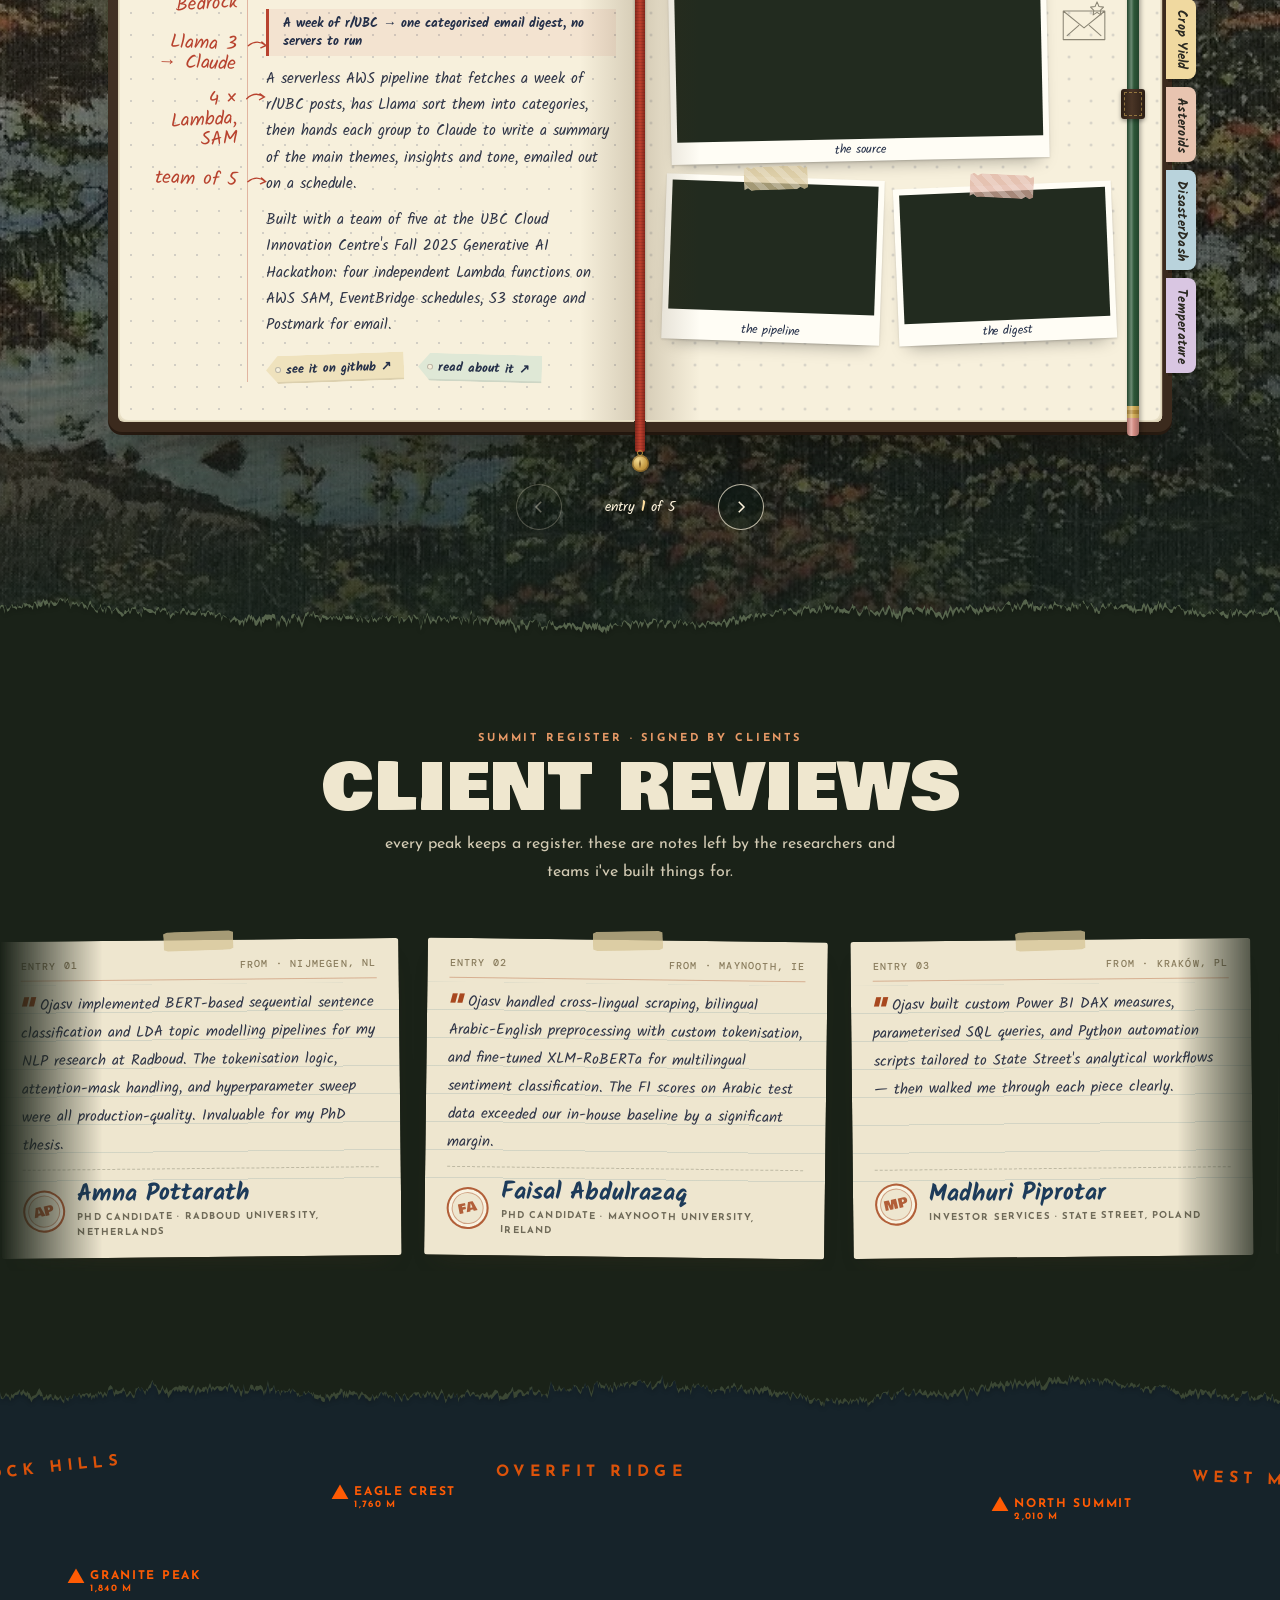
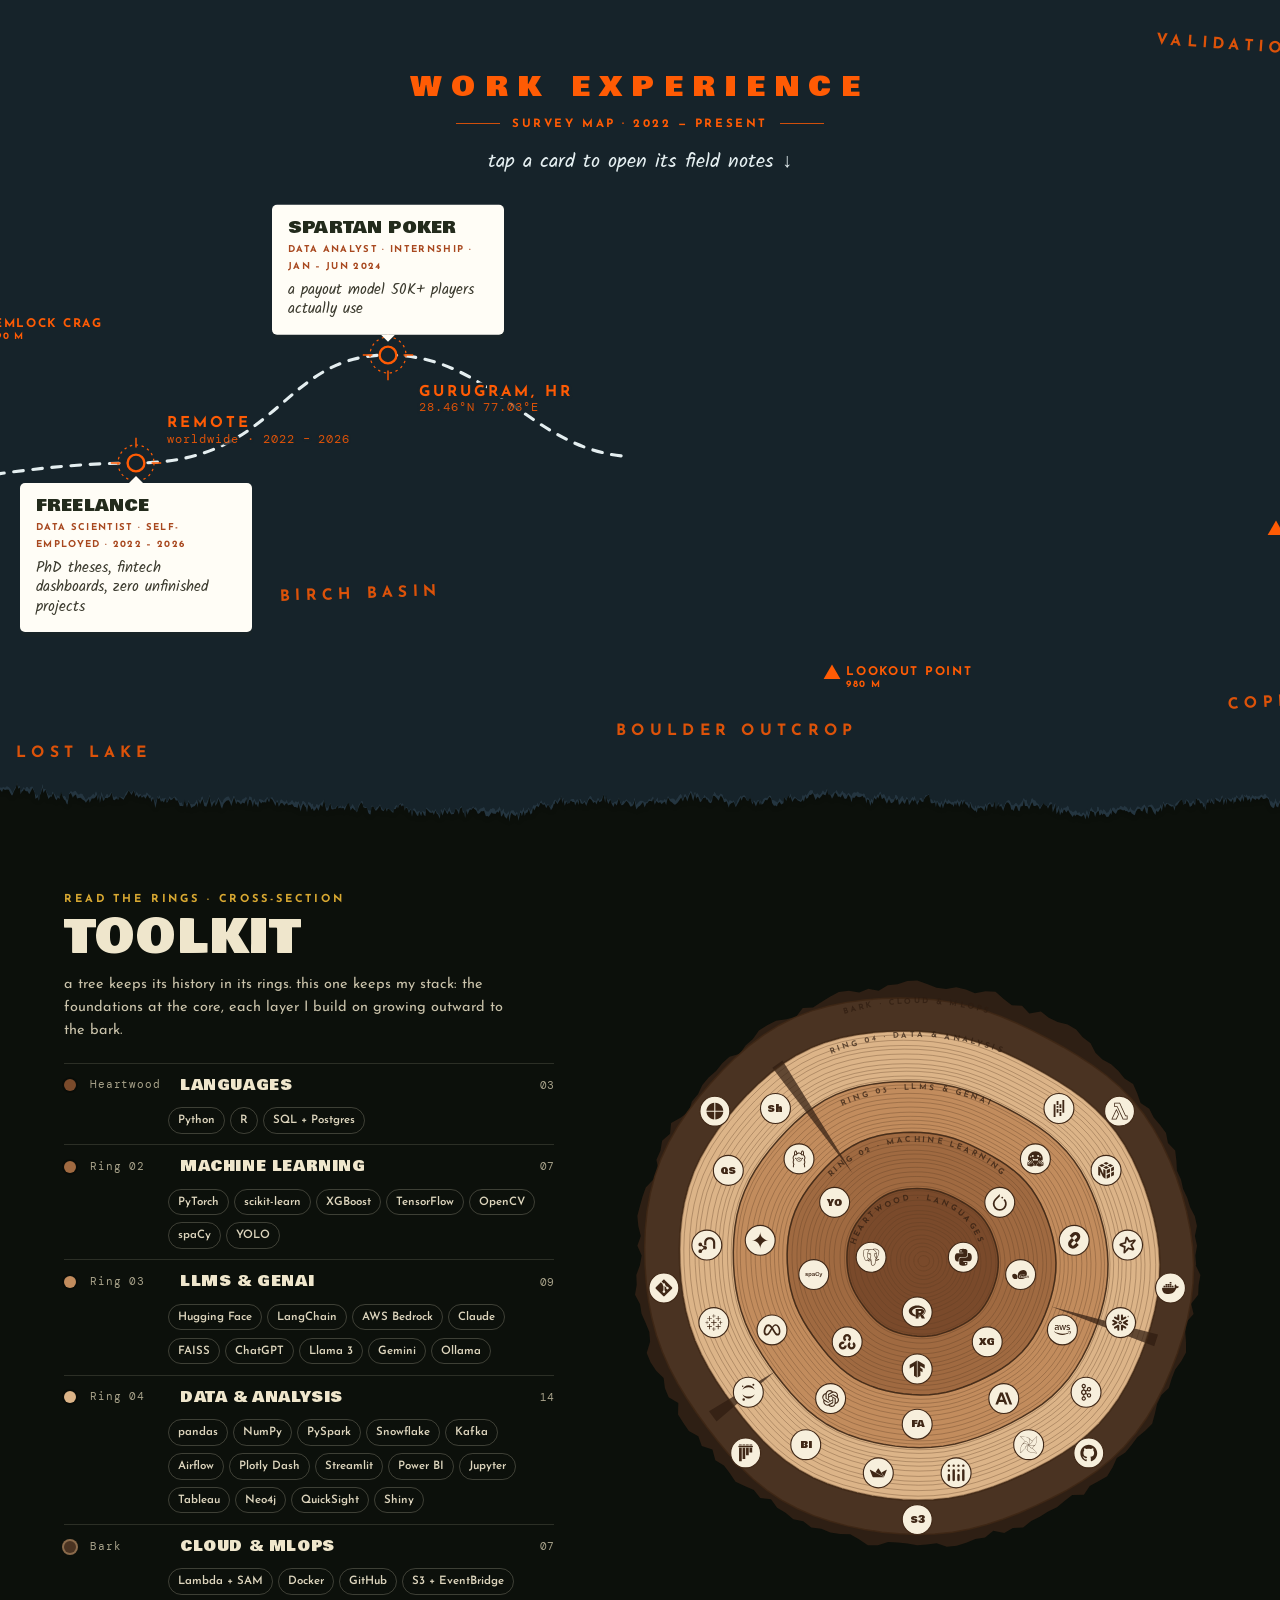
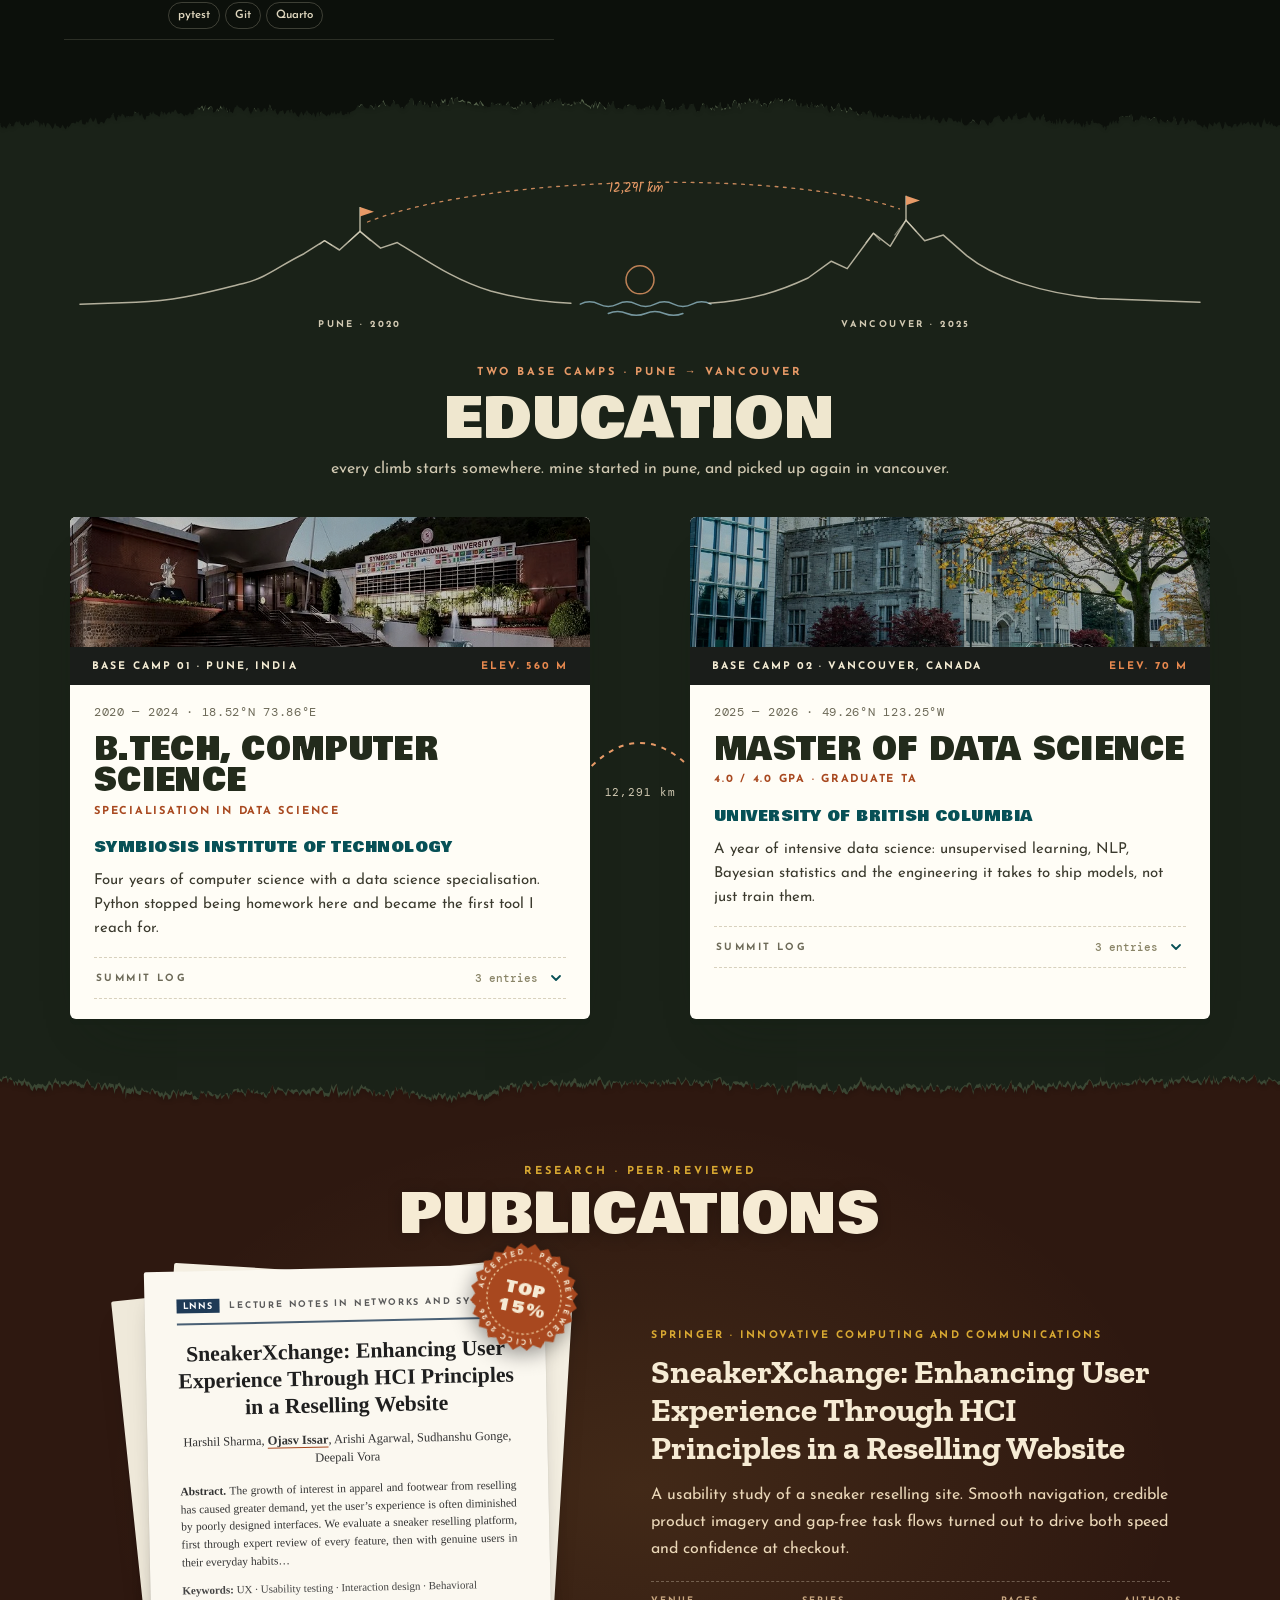
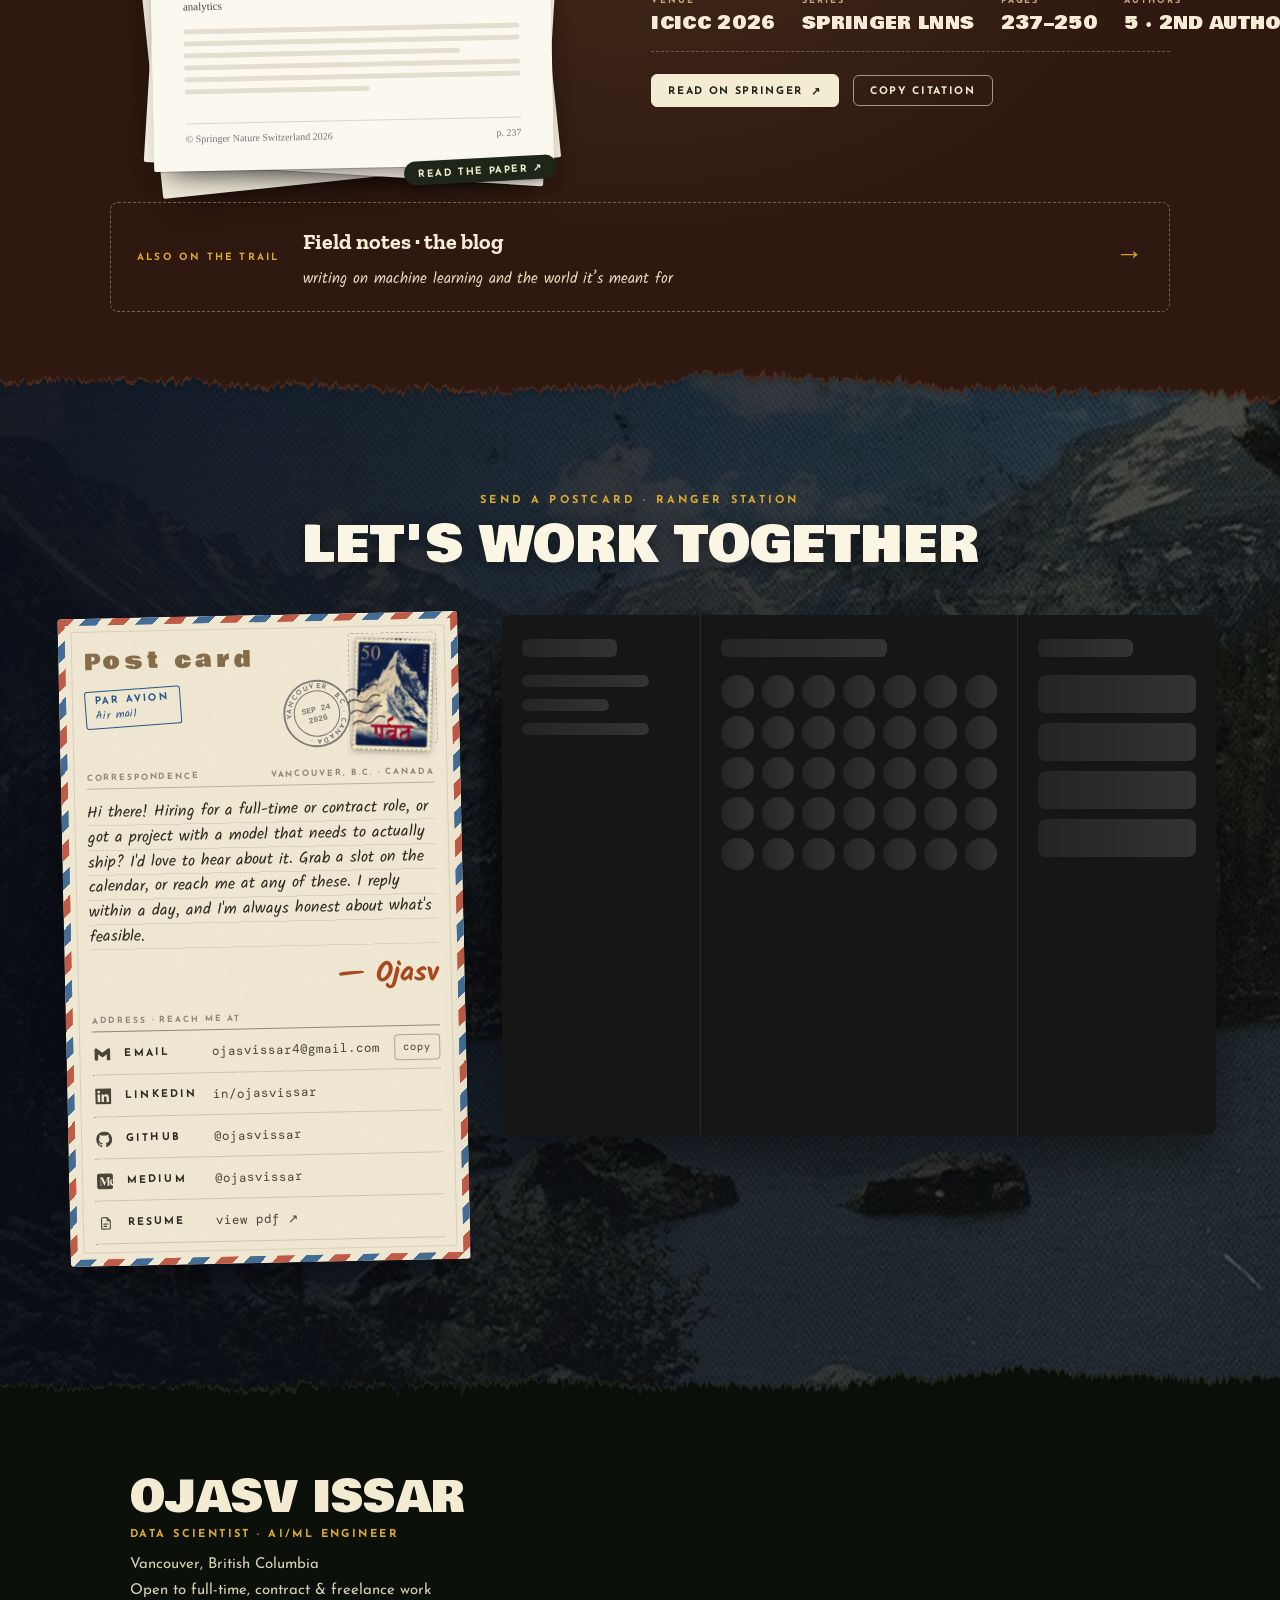
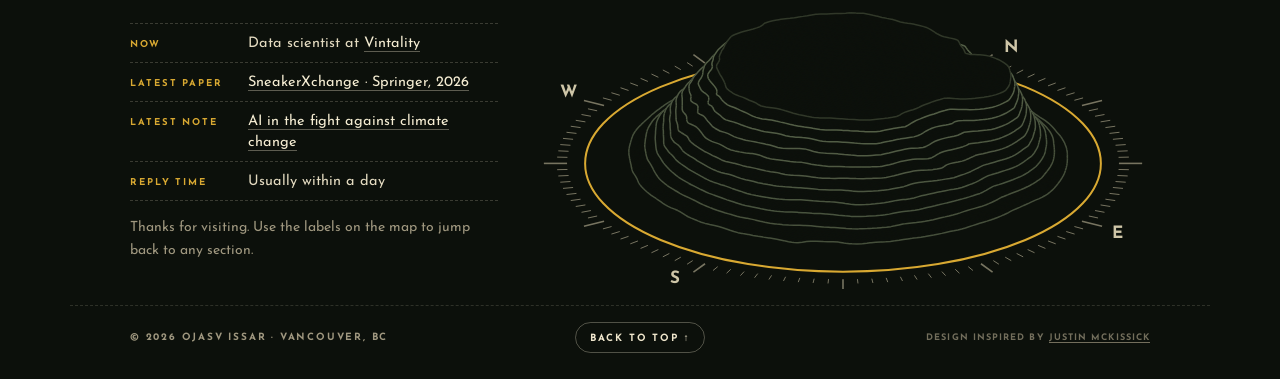
==== commit f83a4079: "Compact mobile layout and add the /info contact card page - Phones: tighter section spacing, shorter" ====
--- a/index.html
+++ b/index.html
@@ -146,7 +146,7 @@
         <h2 class="about-title" id="about-title">From raw data to <span class="scribble">decisions people act on<svg viewBox="0 0 300 20" preserveAspectRatio="none" aria-hidden="true"><path pathLength="1" d="M3 13 C 60 5, 130 17, 190 9 S 270 6, 297 11"/></svg></span>.</h2>
         <p>Right now I build the AI models behind a live precision-agriculture platform, turning raw field measurements into decisions that growers act on every day.</p>
         <p>Over four years I've shipped more than 30 projects end to end: fine-tuned language models that beat research baselines, fraud and churn models running on real users, retrieval-augmented assistants, and the data pipelines underneath them all. I finished my Master of Data Science with a perfect 4.0.</p>
-        <p>I'm inspired by nature, and it shows in how I work. Rivers carve canyons one pass at a time; trees grow a ring a year. Good models are built the same way, with patience and steady iteration. That's why this site is a trail guide, with every section a stop on the route.</p>
+        <p class="about-extra">I'm inspired by nature, and it shows in how I work. Rivers carve canyons one pass at a time; trees grow a ring a year. Good models are built the same way, with patience and steady iteration. That's why this site is a trail guide, with every section a stop on the route.</p>
         <ol class="principles" aria-label="how i work">
           <li><b>01</b><span>A model isn't done until the people using it trust it.</span></li>
           <li><b>02</b><span>Production is the only benchmark that counts.</span></li>
@@ -670,6 +670,11 @@
           </ul>
         </article>
         <div class="book-card">
+          <a class="book-call" href="https://cal.com/ojasvissar/30min" target="_blank" rel="noopener noreferrer">
+            <span class="bc-ico" aria-hidden="true"><svg viewBox="0 0 24 24"><rect x="3.5" y="5" width="17" height="15" rx="2"/><path d="M3.5 10h17M8 3v4M16 3v4M8 14h3"/></svg></span>
+            <span class="bc-txt"><b>Book a 30-min call</b><small>free · pick a time on my calendar</small></span>
+            <span class="bc-go" aria-hidden="true">↗</span>
+          </a>
           <div id="cal-inline" class="cal-inline" data-cal-link="ojasvissar/30min"><div class="cal-skel" aria-label="loading the calendar"><div class="cs-side"><b></b><i></i><i></i><i></i></div><div class="cs-cal"><b></b><div class="cs-days"><i></i><i></i><i></i><i></i><i></i><i></i><i></i><i></i><i></i><i></i><i></i><i></i><i></i><i></i><i></i><i></i><i></i><i></i><i></i><i></i><i></i><i></i><i></i><i></i><i></i><i></i><i></i><i></i><i></i><i></i><i></i><i></i><i></i><i></i><i></i></div></div><div class="cs-times"><b></b><i></i><i></i><i></i><i></i></div></div></div>
         </div>
       </div>
--- a/css/style.css
+++ b/css/style.css
@@ -1868,3 +1868,188 @@
 .rt-now a:hover { color: var(--gold); border-color: var(--gold); }
 .rt-meta { margin-top: 12px; }
 .rt-sub { margin-top: 16px; }
+
+/* ══ phones: the same trail, packed lighter ══════════════════════════════════════════
+   One place for the small-screen pass: tighter section rhythm, shorter art, no duplicated
+   content, and the map labels that crowd a narrow screen tucked away. */
+.book-call { display: none; }
+@media (max-width: 860px) {
+  /* experience: the map's place names collide with the title and cards on a narrow map */
+  .topo-map svg { display: none; }
+  .topo-title { padding-top: 84px; }
+  .trail { padding-top: 34px; }
+  .topo { padding-bottom: 64px; }
+}
+@media (max-width: 960px) {
+  /* toolkit: heading first, then the rings, then the legend */
+  .rings-grid { gap: 0; }
+  .rings-copy { display: contents; }
+  .rings-copy h2 { justify-self: start; }
+  .slice-wrap { order: 1; width: 100%; max-width: 340px; margin: 10px auto 0; }
+  .zones { order: 2; }
+}
+@media (max-width: 600px) {
+  body { font-size: 16px; line-height: 1.6; }
+
+  /* trusted strip */
+  .trusted { padding-top: calc(34px + var(--tear-h)); }
+  .co-marquee { margin-top: 12px; }
+  .co-row { gap: 44px; }
+  .co-row a, .co-row li > span { height: 44px; transform: scale(.82); }
+
+  /* about */
+  .about { padding: 34px 20px 64px; }
+  .about-grid { gap: 30px; }
+  .hw { margin: 10px 0 6px; min-height: 0; }
+  .about-title { font-size: 28px; }
+  .about-copy > p:not(.caps) { margin-top: 12px; font-size: 15.5px; line-height: 1.6; }
+  .about-copy > .about-extra { display: none; }
+  .principles { margin-top: 16px; }
+  .principles li { grid-template-columns: 34px 1fr; padding: 5px 0; }
+  .principles li:nth-child(3) { display: none; }   /* "30+ projects" is already in the copy and on the card */
+  .principles span { font-size: 16px; }
+  .pass { max-width: 360px; }
+  .wpa-art { aspect-ratio: 900 / 640; }
+  .wpa-head { padding-top: 16px; }
+  .pass-name { font-size: 32px; }
+  .wpa-info { padding-top: 16px; }
+  .wpa-info > div { padding: 5px 0 4px; }
+
+  /* services */
+  .services { padding: 64px 16px 52px; }
+  .svc-sub { font-size: 14px; line-height: 1.55; }
+  .trailhead { margin-top: 22px; gap: 22px; }
+  .sp { padding-bottom: 20px; max-width: 360px; }
+  .sp-cap { display: none; }
+  .sp-boards { gap: 6px; }
+  .sp-post { top: 0; }
+  .sp-board { padding: 8px 34px 7px 16px; gap: 10px; grid-template-columns: 18px 1fr auto; }
+  .sp-boards li:nth-child(even) .sp-board { padding: 8px 16px 7px 34px; }
+  .sp-board span { font-size: 14.5px; }
+  .sp-blaze { width: 15px; height: 15px; }
+  .sp-board.on { transform: rotate(0deg) translateX(calc(var(--dir) * 8px)); }
+  .rc-body { padding: 18px 16px 20px; }
+  .rc-top { padding-bottom: 14px; }
+  .rc-tag { font-size: 14px; }
+  .rc-viz { margin-top: 16px; }
+  .rc-viz figcaption { min-height: 0; font-size: 13px; }
+  .sv-heading > span { display: none; }   /* "illustration · hover the curve": there's no hover on a phone */
+  .sv-legend { margin-top: 6px; gap: 4px 12px; font-size: 11px; }
+  .rc-side { gap: 12px; }
+  .rc-meta { grid-template-columns: 1fr 1fr; gap: 12px; }
+  .rc-meta dd { font-size: 13px; }
+  .rc-get li { font-size: 13.5px; }
+  .rc-cta { align-self: stretch; justify-content: center; margin-top: 4px; }
+  .camps-trail { margin-top: 26px; padding-top: 14px; gap: 12px; }
+  .ct { row-gap: 14px; gap: 10px; }
+  .ct li { grid-template-columns: 30px 1fr; column-gap: 8px; }
+  .cp-tent { width: 30px; height: 30px; }
+  .cp-tent svg { width: 16px; height: 12px; }
+  .ct strong { font-size: 15px; }
+  .ct .cp-text { font-size: 12px; line-height: 1.35; }
+
+  /* projects */
+  .work { padding-top: 100px; padding-bottom: 84px; }
+  .jn-tabs { margin-top: 24px; }
+  .jn-tabs button { min-height: 34px; padding: 4px 11px 2px; font-size: .9rem; }
+  .jn-shots { padding-bottom: 56px; }
+  .jn-controls { margin-top: 18px; }
+
+  /* reviews */
+  .register { padding-top: calc(48px + var(--tear-h)); padding-bottom: calc(var(--tear-h) + 48px); }
+  .reg-sub { font-size: 14.5px; line-height: 1.55; }
+  .reg-rows { margin-top: 26px !important; }
+  .reg-slip { width: 300px; padding: 16px 18px; }
+  .reg-q { min-height: 0; font-size: 14px; line-height: 25px; }
+  .reg-name { font-size: 21px; }
+
+  /* experience */
+  .topo-title h2 { font-size: 21px; letter-spacing: .2em; }
+  .topo-title .topo-hint { font-size: 17px; }
+  .stops { gap: 12px; }
+  .stops > li { padding: 12px 14px 13px; }
+
+  /* toolkit */
+  .rings { padding: 84px 20px 70px; }
+  .rings-sub { font-size: 14px; }
+  .zones { margin-top: 14px; }
+  .zone-head { grid-template-columns: 12px 1fr auto; gap: 10px; padding: 8px 0 6px; }
+  .zone-ring { display: none; }
+  .zone-tools { padding: 0 0 9px 22px; gap: 4px; }
+  .zone-tools button { padding: 2px 8px 1px; font-size: 11px; }
+
+  /* education */
+  .camps { padding: 18px 16px 64px; }
+  .camps-sub { font-size: 14.5px; line-height: 1.55; }
+  .camps-row { margin-top: 22px; }
+  .camp-art, .camps:has(.camp-more[open]) .camp-art { height: 96px; }
+  .camp-band { padding: 9px 16px 7px; font-size: 9.5px; }
+  .camp-body { padding: 14px 18px 16px; }
+  .camp-body h3 { margin-top: 8px; font-size: 22px; }
+  .camp-school { margin-top: 10px; font-size: 13px; }
+  .camp-text { font-size: 14.5px; line-height: 1.55; }
+  .camp-more { margin-top: 12px; }
+  .camp-more > summary { padding: 9px 2px 8px; }
+  .camp-route { height: 54px; }
+  .camp-route svg { width: 44px; height: 26px; }
+
+  /* publications: the reprint already shows the title, so the info column drops its copy of it */
+  .writing { padding-top: calc(var(--tear-h) + 28px); padding-bottom: calc(var(--tear-h) + 28px); }
+  .paper { margin-top: 18px; gap: 34px; }
+  .reprint { max-width: 290px; }
+  .rp-page { gap: 7px; }
+  .rp-title { font-size: 15px; }
+  .rp-authors { font-size: 11px; }
+  .rp-abs { font-size: 10.5px; line-height: 1.5; display: -webkit-box; -webkit-box-orient: vertical; -webkit-line-clamp: 5; overflow: hidden; }
+  .rp-lines { display: none; }
+  .writing .seal { width: 70px; height: 70px; }
+  .pi-title { display: none; }
+  .pi-kicker { line-height: 1.6; letter-spacing: .16em; }
+  .pi-text { margin-top: 10px; font-size: 15px; line-height: 1.6; }
+  .pi-facts { margin-top: 14px; padding: 10px 0; gap: 8px 18px; }
+  .pi-facts dd { font-size: 15px; }
+  .paper-info .wr-actions { padding-top: 16px; }
+  .wr-btn { padding: 9px 13px 7px; }
+  .to-blog { margin-top: 24px; padding: 14px 16px; gap: 4px 12px; }
+  .to-blog strong { font-size: 18px; }
+  .tb-text { font-size: 13.5px; }
+
+  /* contact: a booking link stands in for the inline calendar */
+  .book { padding: 84px 14px 76px; }
+  .book-head { margin-bottom: 26px; }
+  .book-grid { gap: 18px; }
+  .postcard { padding: 20px 18px 16px; }
+  .pc-top { min-height: 96px; }
+  .pc-note { font-size: 15px; }
+  .pc-sign { font-size: 24px; margin-top: 0; }
+  .pc-lines a { padding: 9px 2px 7px; }
+  .cal-inline { display: none; }
+  .book-card { filter: none; }
+  .book-call { display: grid; grid-template-columns: 44px 1fr auto; align-items: center; gap: 12px; max-width: 520px; margin: 0 auto; padding: 14px 16px; border-radius: 8px;
+    background: #d9a932; color: #1d2619; box-shadow: 0 4px 0 #8a6512, 0 22px 30px -18px rgba(0, 0, 0, .6); transition: transform .2s var(--ease), box-shadow .2s; }
+  .book-call:active { transform: translateY(3px); box-shadow: 0 1px 0 #8a6512; }
+  .bc-ico { display: grid; place-items: center; width: 44px; height: 44px; border-radius: 50%; background: #1d2619; color: #d9a932; }
+  .bc-ico svg { width: 22px; height: 22px; fill: none; stroke: currentColor; stroke-width: 1.8; stroke-linecap: round; stroke-linejoin: round; }
+  .bc-txt b { display: block; font: 700 17px/1.2 "Zilla Slab", serif; }
+  .bc-txt small { display: block; margin-top: 2px; font-size: 12px; font-weight: 600; letter-spacing: .02em; opacity: .75; }
+  .bc-go { font-size: 22px; }
+
+  /* footer: the waypoints become a tidy list of jump links (the mountain is too narrow for eight labels) */
+  .rt-wrap { gap: 18px; padding: calc(var(--tear-h) + 18px) 20px 0; }
+  .rt-meta { font-size: 14px; }
+  .rt-now { margin-top: 14px; }
+  .rt-now div { grid-template-columns: 96px 1fr; gap: 10px; padding: 7px 0 6px; }
+  .rt-now dd { font-size: 13.5px; }
+  .rt-sub { display: none; }
+  .rt-stage { aspect-ratio: auto; margin: 0; }
+  .rt-art { display: none; }
+  .rt-pins { position: static; display: grid; grid-template-columns: 1fr 1fr; gap: 8px; }
+  .rt-pins::before { content: "Jump back to"; grid-column: 1 / -1; font: 700 9.5px var(--sans); letter-spacing: .2em; text-transform: uppercase; color: var(--gold); }
+  .rt-pin { position: static; width: auto; height: auto; display: flex; align-items: center; gap: 8px; padding: 6px 8px; border-radius: 999px; background: rgba(239, 230, 204, .06); border: 1px solid rgba(239, 230, 204, .14); }
+  .rt-pin::before { display: none; }
+  .rt-head { position: static; flex: none; width: 26px; height: 26px; margin: 0; box-shadow: none; }
+  .rt-head svg { width: 14px; height: 14px; }
+  .rt-lab, .rt-side-r .rt-lab, .rt-side-l .rt-lab { position: static; transform: none; padding: 0; background: none; font-size: 10px; letter-spacing: .1em; white-space: normal; line-height: 1.2; }
+  .js .rt-pin { translate: 0 8px; }
+  .rt-bottom { padding: 14px 20px 22px; gap: 8px; }
+}
